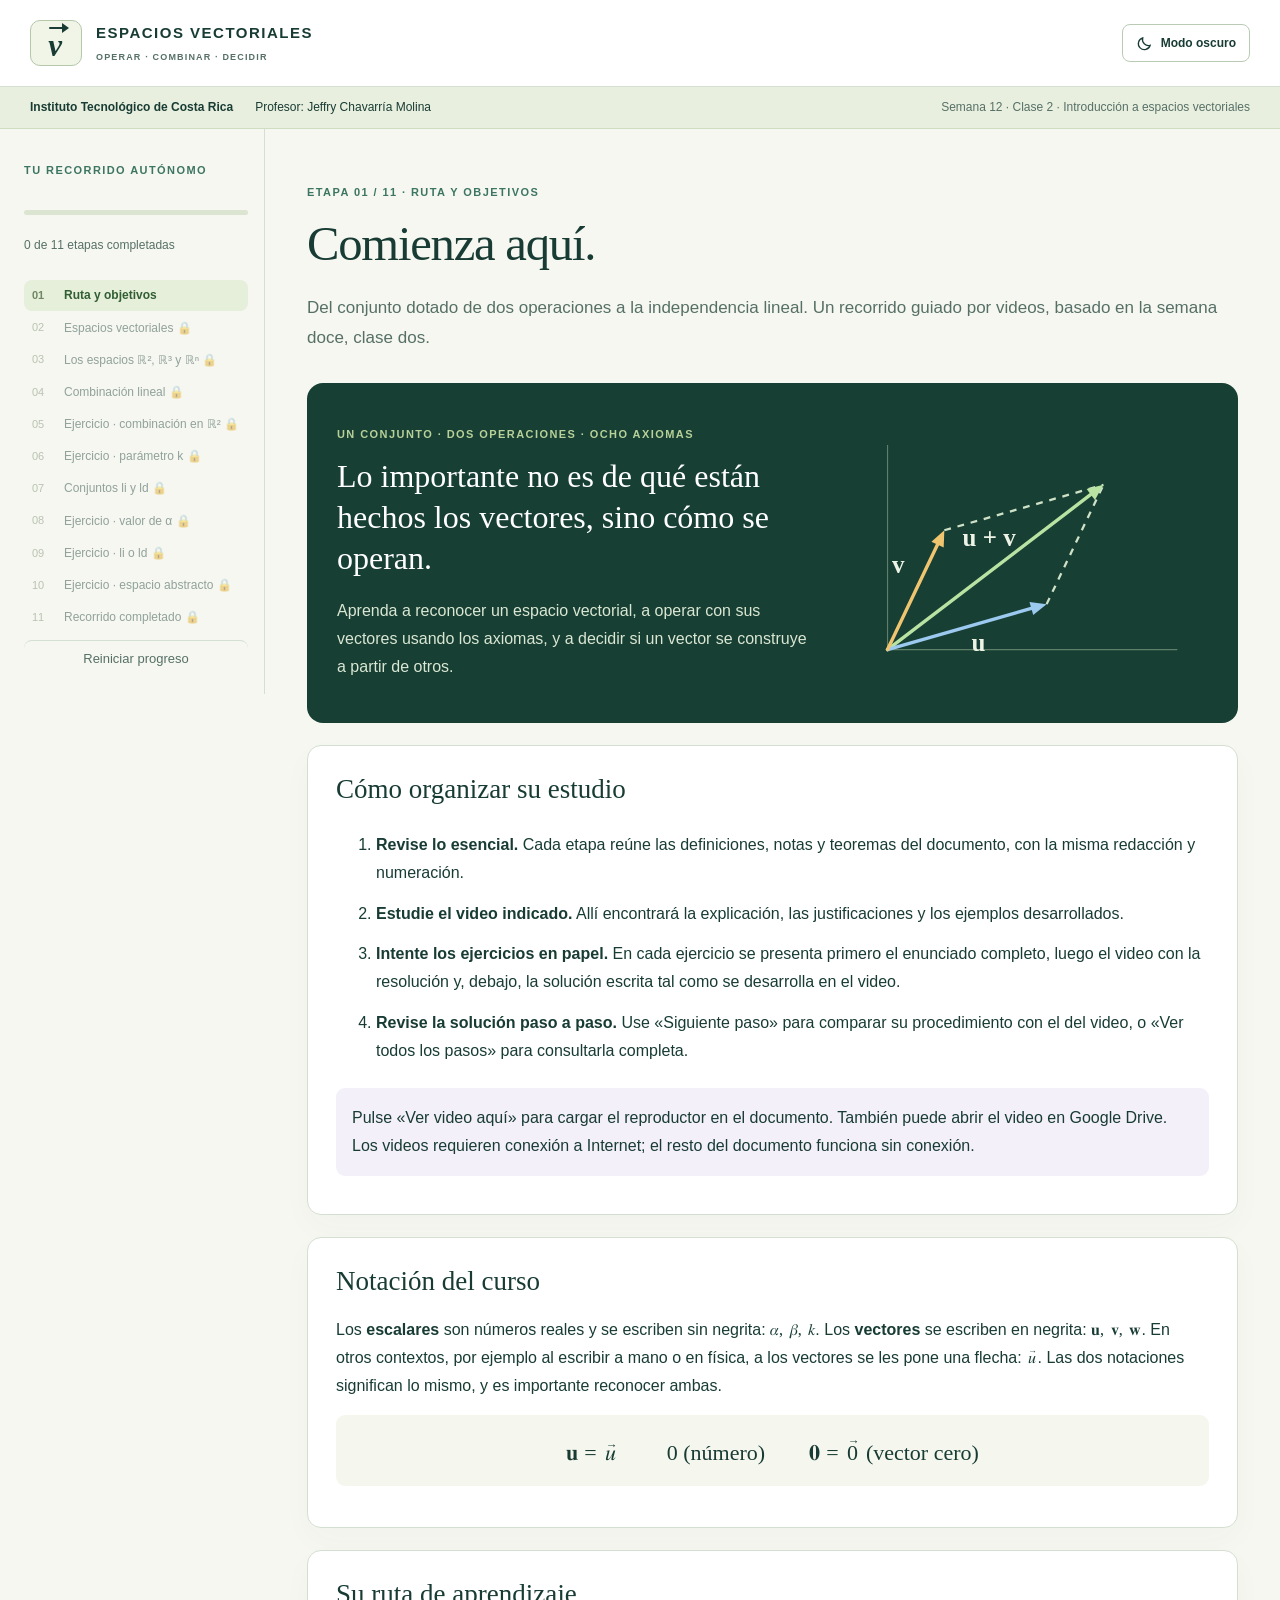
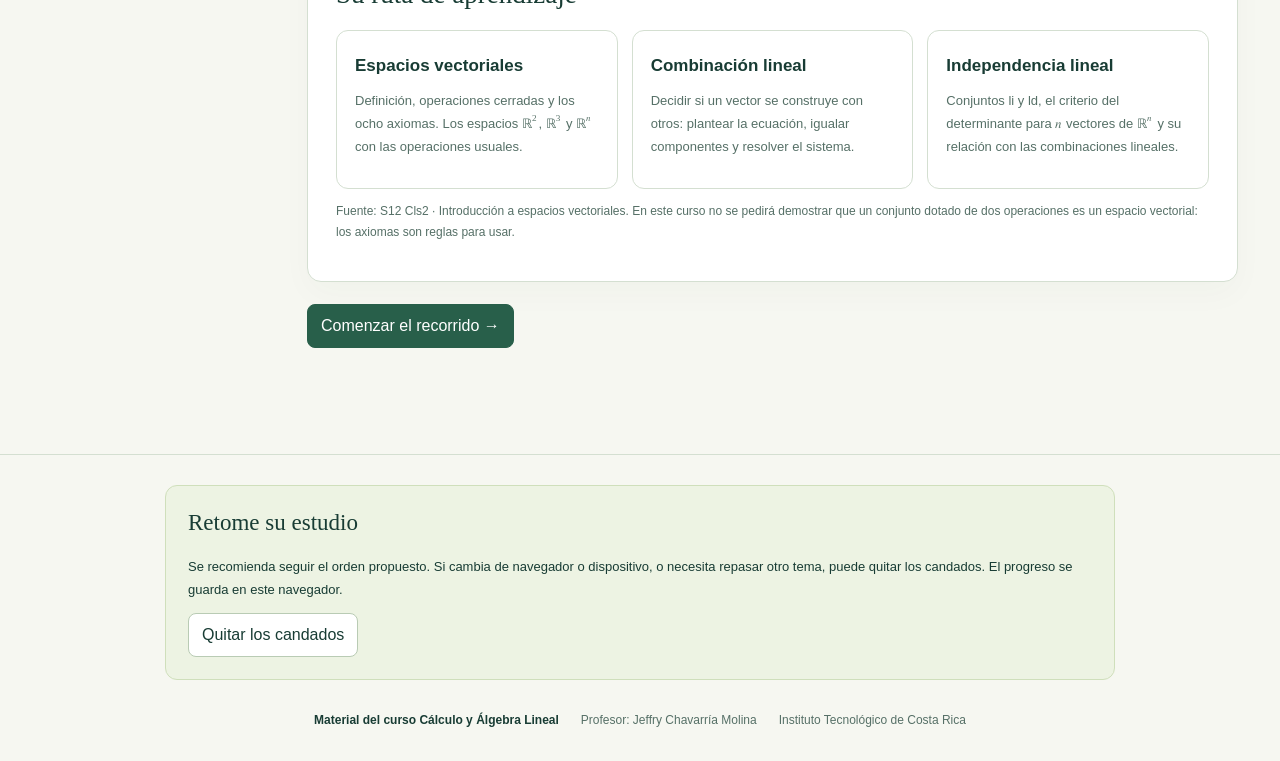
==== CAL/EspaciosVectoriales/index.html @ 29727b68 "Publicar guia de Espacios Vectoriales" ====
<!doctype html><html lang="es"><head><meta charset="utf-8"><meta name="viewport" content="width=device-width,initial-scale=1"><meta name="author" content="Jeffry Chavarría Molina"><meta name="description" content="Guía autónoma de espacios vectoriales: definición y axiomas, ℝ² y ℝⁿ, combinación lineal e independencia lineal. Semana 12, clase 2. Instituto Tecnológico de Costa Rica."><title>Espacios vectoriales · Cálculo y Álgebra Lineal</title><script>try{const t=localStorage.getItem('cal-espacios-vectoriales-tema-v1');document.documentElement.dataset.theme=t==='light'||t==='dark'?t:matchMedia('(prefers-color-scheme: dark)').matches?'dark':'light';}catch{document.documentElement.dataset.theme='light';}</script><style>:root{--ink:#183c34;--muted:#567067;--paper:#f6f7f1;--card:#fff;--line:#d4dfd1;--green:#387855;--blue:#3474ae;--amber:#b77d14;--violet:#674399;--shadow:0 12px 32px #24402d07;color-scheme:light;font-family:"Segoe UI",Arial,sans-serif;font-size:16px}*{box-sizing:border-box}body{margin:0;background:var(--paper);color:var(--ink);line-height:1.75}button,input,select{font:inherit}button,select,input{border:1px solid #b9cbb4;border-radius:8px;background:#fff;color:var(--ink);padding:9px 13px}button{cursor:pointer;line-height:1.5}button:hover{background:#edf4e6;border-color:#85a679}button:disabled{cursor:default;opacity:.45}button:focus-visible,a:focus-visible,select:focus-visible,input:focus-visible,[tabindex]:focus-visible{outline:3px solid #bb8c27;outline-offset:3px}a{color:var(--green)}.primary{background:#285f4a;color:white;border-color:#285f4a}.primary:hover{background:#397a60}.text-button{border:0;background:transparent;color:var(--muted);font-size:13px}.skip{position:absolute;top:-100px;left:20px;z-index:99;background:white;padding:10px}.skip:focus{top:10px}header{display:flex;align-items:center;justify-content:space-between;gap:20px;padding:20px 30px;background:#fff;border-bottom:1px solid var(--line)}.brand{display:flex;align-items:center;gap:14px;text-decoration:none;color:var(--ink);font-weight:750;font-size:15px;letter-spacing:.1em}.brand small{display:block;font-size:9px;letter-spacing:.13em;color:var(--muted);margin-top:4px}.brand-mark{font:italic 31px Georgia,serif;border:1px solid #b5c8a9;border-radius:10px;padding:2px 12px;background:#f0f5e7}.audio-controls{display:flex;gap:8px;align-items:center;flex-wrap:wrap;font-size:12px}.audio-controls select{max-width:220px;padding:7px}.audio-controls button{font-size:12px}.identity{display:flex;gap:22px;align-items:center;flex-wrap:wrap;padding:10px 30px;font-size:12px;background:#e9efdf;border-bottom:1px solid #d0ddc1}.identity #audio-status{font-size:11px;margin-left:auto;color:#604281}.layout{display:grid;grid-template-columns:265px minmax(0,1fr);max-width:1700px;margin:auto}aside{padding:28px 16px 28px 24px;border-right:1px solid var(--line)}.eyebrow{font-size:11px;font-weight:700;letter-spacing:.13em;text-transform:uppercase;color:#3d7563}.small{font-size:12px;color:var(--muted)}.progress-track{height:5px;border-radius:9px;overflow:hidden;background:#dce5d2;margin:18px 0 8px}#progress{height:100%;background:#709347;transition:width .4s}#navigation{display:grid;gap:4px;margin-top:20px}#navigation button{display:flex;gap:10px;text-align:left;border:0;background:transparent;font-size:12px;padding:10px 8px;align-items:center}#navigation button.active{background:#e6efda;font-weight:700;color:#315e32}#navigation .num{min-width:22px;font-size:11px;color:#718665}main{min-width:0;max-width:1260px;width:100%;padding:42px 42px 70px;outline:none}h1{font:clamp(32px,3.8vw,54px)/1.15 Georgia,serif;margin:15px 0 20px;letter-spacing:-.025em}h2{font:27px/1.28 Georgia,serif;margin:0 0 18px}h3{font-size:17px;line-height:1.5;margin:20px 0 12px}p{margin:12px 0}.lead{font-size:17px;color:var(--muted);margin-bottom:30px}.card{padding:26px 28px;border:1px solid var(--line);border-radius:14px;background:var(--card);margin:22px 0;box-shadow:var(--shadow);min-width:0}.card.theory{background:#eef3e5;border-color:#cadbb6}.card.warning{background:#fff7e7;border-color:#e7d3a0}.source{font-size:11px;text-transform:uppercase;letter-spacing:.06em;color:#4e735b;background:#eaf0e1;padding:5px 10px;border-radius:20px;display:inline-block;margin-bottom:14px}.hero{background:#173f34;color:#fff;padding:30px;border-radius:16px;display:grid;grid-template-columns:minmax(0,1.3fr) minmax(200px,1fr);gap:25px;align-items:center}.hero h2{color:#fff;font-size:32px}.hero p{color:#dae7d3}.hero .eyebrow{color:#b8d198}.hero svg{width:100%;max-height:250px}.goals{display:grid;grid-template-columns:repeat(3,minmax(0,1fr));gap:14px}.goal{border:1px solid var(--line);border-radius:12px;padding:18px;background:#fff}.goal h3{margin:4px 0}.goal p{font-size:13px;color:var(--muted)}.audio-box{display:flex;align-items:center;justify-content:space-between;flex-wrap:wrap;gap:12px;background:#eee7fa;border-radius:9px;padding:13px 15px;font-size:12px;margin:20px 0}.audio-button{display:inline-flex;align-items:center;gap:9px;background:#f1ebfb;border:1px solid #b89dd7;color:#57398a;font-size:12px;font-weight:600;padding:9px 12px}.audio-button svg{width:20px;height:20px;flex-shrink:0}.audio-button:hover{background:#e7dcf8;border-color:#936dbc}.read-button{display:inline-flex;gap:4px;font-size:10px;padding:2px 5px;margin-left:7px;border:0;color:#657c70;background:transparent}.audio-button.playing{background:#ddcff3}.formula{background:#f5f7ef;border-radius:9px;padding:17px 20px;margin:15px 0;max-width:100%;overflow-x:auto;font-size:22px}.formula math{font-size:22px}.inline-math{display:inline;white-space:nowrap}.inline-math math{font-size:1.08em}.equation{display:flex;align-items:center;justify-content:center;flex-wrap:wrap;gap:16px;margin:18px 0;max-width:100%}.equation-nowrap{flex-wrap:nowrap;min-width:max-content;justify-content:flex-start}.math-scroll{max-width:100%;overflow-x:auto;padding:6px}.matrix{position:relative;display:inline-grid;grid-template-columns:repeat(var(--cols),auto);gap:5px;padding:12px 17px;margin:7px 3px;font-family:"Cambria Math",Cambria,serif;font-size:23px;flex-shrink:0;vertical-align:middle;border:0}.matrix:before,.matrix:after{content:"";position:absolute;top:3px;bottom:3px;width:9px;border:2px solid #3a6552}.matrix:before{left:0;border-right:0;border-radius:5px 0 0 5px}.matrix:after{right:0;border-left:0;border-radius:0 5px 5px 0}.matrix.determinant:before,.matrix.determinant:after{width:0;border-top:0;border-bottom:0;border-radius:0}.matrix .cell{display:flex;align-items:center;justify-content:center;min-width:51px;min-height:48px;padding:6px 9px;border:1px solid transparent;background:#f0f3ec;border-radius:5px;transition:background .22s,opacity .3s,box-shadow .2s;position:relative}.matrix .cell math{font-size:23px}.matrix.small-matrix .cell{min-width:43px;min-height:39px}.matrix.small-matrix,.matrix.small-matrix .cell math{font-size:20px}.cell[tabindex]{cursor:pointer}.cell.source-a,.green-highlight{background:#dfedca!important;box-shadow:inset 0 0 0 2px #659543}.cell.source-b,.blue-highlight{background:#dfebfb!important;box-shadow:inset 0 0 0 2px #4f83b7}.cell.target,.amber-highlight{background:#fff0c8!important;box-shadow:inset 0 0 0 2px #b98923}.cell.deleted{background:#f5e5e1!important;opacity:.52}.cell.kept{background:#dfebfb}.cell.constant{border-left:2px solid #77936c;margin-left:5px}.cell input{width:82px;max-width:100%;font:18px "Segoe UI",sans-serif;text-align:center;padding:8px;border-color:#afc3a0}.cell.invalid input{background:#fff0e9;border-color:#bd7151}.cell.correct input{background:#e4f0d8;border-color:#73a455}.lab{border:1px solid #cbd9bb;border-radius:12px;background:#fbfcf8;margin:20px 0;padding:20px;min-width:0}.toolbar{display:flex;flex-wrap:wrap;align-items:center;gap:12px;padding:14px;background:#ecf2e2;border-radius:10px;margin:18px 0}.toolbar label{display:flex;gap:8px;align-items:center;font-size:13px;font-weight:600}.toolbar select{max-width:260px;font-size:13px}.toolbar input{width:90px}.mode-control{padding:9px;background:#fff0ca;border:1px solid #cba34b;border-radius:9px}.mode-control select{border:2px solid #ba8b24;font-weight:700}.actions{display:flex;gap:10px;align-items:center;flex-wrap:wrap;margin:16px 0}.legend{display:flex;flex-wrap:wrap;gap:20px;font-size:11px;color:var(--muted);margin:14px 0}.legend span:before{content:"";width:10px;height:10px;border-radius:2px;display:inline-block;margin-right:6px;background:var(--green)}.legend .blue:before{background:var(--blue)}.legend .amber:before{background:var(--amber)}.legend .red:before{background:#c07c6d}.calculation{padding:20px;text-align:center;background:#eef3e4;border:1px dashed #abc58c;border-radius:10px;margin:18px 0;min-height:100px}.calculation math{font-size:22px}.scene{position:relative;padding:30px 12px 62px;min-width:max-content}.scene svg.connectors{position:absolute;inset:0;width:100%;height:100%;pointer-events:none;overflow:visible}.flow-scroll{overflow-x:auto;max-width:100%}.matrix-block{display:flex;flex-direction:column;align-items:center;flex-shrink:0}.matrix-name{font-size:13px;font-weight:600;color:#4b6c59;min-height:25px}.operation-arrow{display:inline-flex;flex-shrink:0;align-items:center;font-size:21px;color:#356b55}.operation-arrow math{font-size:20px}.system{max-width:100%;overflow-x:auto;padding:14px;font-size:23px}.system math{font-size:23px}.step-list{border-left:2px solid #dce6d3;padding-left:22px;margin:25px 0;display:grid;gap:20px}.paper-step{border:1px solid #d5dfce;border-radius:10px;padding:18px;background:#fff;position:relative;min-width:0}.paper-step:before{content:"";position:absolute;left:-28px;top:25px;width:10px;height:10px;border-radius:50%;background:#779457;border:2px solid #f6f7f1}.step-caption{display:flex;align-items:center;gap:14px;flex-wrap:wrap;justify-content:space-between}.step-caption h3{margin:0}.paper-step .step-formula{font-size:23px;overflow:auto;max-width:100%;padding:14px 0}.step-formula math{font-size:23px}.paper-step p{font-size:14px;color:#466455}.paper-step.active{border-color:#8ba968;background:#f8fbf2}.hidden{display:none!important}.columns{display:grid;grid-template-columns:repeat(2,minmax(0,1fr));gap:20px}.columns>*{min-width:0}.feedback{background:#fff0e7;border:1px solid #dfb090;border-radius:10px;padding:17px;margin:14px 0}.feedback.success{background:#eaf4de;border-color:#a2c385}.feedback h3{margin:0 0 10px}.practice-prompt{border:1px solid #cbd7bc;border-radius:10px;padding:20px;margin:18px 0}.practice-fields{display:flex;flex-wrap:wrap;gap:16px;align-items:center;margin:18px 0}.practice-fields label{display:flex;gap:10px;align-items:center}.practice-fields input{max-width:125px}.choice{display:flex;align-items:flex-start;gap:10px;padding:12px;border:1px solid #d2ddc8;border-radius:8px;margin:9px 0;cursor:pointer}.choice input{margin-top:7px;flex-shrink:0}.quiz-question{border-top:1px solid var(--line);padding-top:20px;margin-top:20px}.property-list{display:grid;gap:12px}.property{border:1px solid var(--line);border-radius:11px;background:#fcfdf9;padding:19px}.property h3{margin:0;font-size:16px}.property .formula{font-size:20px}.property .formula math{font-size:20px}.property details,.property-panel{margin-top:14px;background:#f1f5e9;border-radius:9px;padding:15px}summary{cursor:pointer;font-weight:600;font-size:13px}.property table{border-collapse:collapse;width:100%;font-size:13px}.property td,.property th{padding:10px;border-bottom:1px solid #d5dfcf;text-align:left}.sign-board .cell{min-width:48px}.term-list{display:flex;gap:8px;flex-wrap:wrap}.term-list button{font-size:12px}.term-list button.active{background:#e4efcc;border-color:#86a856}.cofactor-map{display:grid;gap:15px}.factor-ledger{padding:15px;background:#fff6df;border:1px solid #e2c686;border-radius:9px}.coverage-list{columns:2;font-size:13px}.coverage-list li{margin-bottom:8px;break-inside:avoid}.parameter-case{padding:20px;border-left:4px solid #7b9a54;background:#f4f7eb;margin:16px 0}.area-svg{background:#edf3e8;border:1px solid var(--line);border-radius:10px;width:100%;max-width:460px;height:auto}footer{max-width:1660px;margin:20px auto 0;padding:30px;border-top:1px solid var(--line)}.access-note{max-width:950px;margin:0 auto 30px;background:#edf3e3;border:1px solid #cfdfbb;padding:22px;border-radius:12px}.access-note h2{font-size:23px}.access-note p{font-size:13px}.footer-ribbon{display:flex;justify-content:center;gap:22px;flex-wrap:wrap;font-size:12px;color:var(--muted)}.footer-ribbon strong{color:var(--ink)}.finish{font-size:70px;color:#5b8b36;text-align:center}.pulse{animation:pulse .6s ease}.fade-in{animation:arrive .5s ease}.term-flight{animation:arrive .45s ease}@keyframes arrive{from{opacity:.15;transform:translateY(9px)}to{opacity:1;transform:none}}@keyframes pulse{50%{box-shadow:inset 0 0 0 3px #b98923;background:#ffe9ad}}@media(min-width:1100px){aside{align-self:start;position:sticky;top:0;max-height:100vh;overflow-y:auto}}@media(max-width:1100px){header{align-items:flex-start;flex-direction:column}.layout{grid-template-columns:210px minmax(0,1fr)}main{padding:28px 22px}.brand{font-size:14px}.audio-controls{font-size:11px}.matrix .cell{min-width:44px}}@media(max-width:760px){.layout{display:block}aside{border-right:0;border-bottom:1px solid var(--line);padding:15px 20px}#navigation{display:flex;overflow-x:auto;margin-top:10px;padding-bottom:8px}#navigation button{min-width:135px;max-width:175px;flex-shrink:0}.progress-track{margin-top:9px}aside .eyebrow{margin:0}#reset-progress{display:none}header{padding:18px 20px}.identity{padding:10px 20px;gap:8px 18px}.identity #audio-status{margin-left:0;width:100%}main{padding:25px 18px 40px}.hero,.columns{grid-template-columns:1fr}.hero{padding:24px}.hero svg{max-height:180px}.goals{grid-template-columns:1fr}.card{padding:22px 18px;margin:18px 0}h1{font-size:35px}h2{font-size:25px}.matrix{font-size:21px;padding:10px 13px;gap:4px}.matrix .cell{min-width:43px;min-height:43px;padding:5px 7px}.matrix .cell math{font-size:21px}.formula{padding:14px;font-size:20px}.formula math{font-size:20px}.coverage-list{columns:1}.lab{padding:15px}.scene{padding:22px 8px 65px}.paper-step{padding:15px}.step-list{padding-left:16px}.paper-step:before{left:-22px}.audio-controls #voice{max-width:190px}footer{padding:22px 18px}.cell input{width:65px}.step-formula math{font-size:21px}}
@media(prefers-reduced-motion:reduce){*,*:before,*:after{animation:none!important;transition:none!important;scroll-behavior:auto!important}}
.property-list{grid-template-columns:minmax(0,1fr)}.property{min-width:0}.toolbar label{flex-wrap:wrap;max-width:100%}.toolbar select{max-width:100%}main:focus-visible{outline:none}.quiz-question{border:0;border-top:1px solid var(--line);min-width:0;padding:20px 0}.quiz-question legend{max-width:100%;padding:0 8px 0 0;font-weight:600}.quiz-question legend .matrix{vertical-align:middle}
.video-slot{display:flex;align-items:center;gap:1.4rem;padding:1.5rem;margin:1.5rem 0 0;border:1.5px dashed #8b79b7;border-radius:14px;background:#f4f0fa;min-width:0}
.video-slot figcaption{min-width:0}.video-slot h3{margin:.4rem 0 .75rem;color:#41335f}.video-slot p{margin:.65rem 0 0}
.video-icon{display:grid;place-items:center;flex:0 0 54px;height:54px;border-radius:50%;background:#e4daf3;color:#654593;font-size:1.3rem}
.video-filename{font-family:inherit;font-size:.95rem;overflow-wrap:anywhere;color:#4e3a70}
.video-reference{padding:1rem 1.25rem;border-left:4px solid #8b79b7;background:#f5f1fa;margin-top:1rem}.video-reference button{max-width:100%;white-space:normal;text-align:left}
.attempt{padding:1rem 1.2rem;background:#f4f5ed;border-left:3px solid #759259}
.optional-lab{background:#fff;border:1px solid #d6dfd0;border-radius:12px;margin:1.3rem 0;min-width:0}.optional-lab>summary{padding:1.2rem;cursor:pointer;font-weight:600;color:#345a45;line-height:1.6}.optional-lab>.card{margin:0;border:0;border-top:1px solid #e0e6da;border-radius:0 0 12px 12px}
.study-route li{padding:.4rem 0}.notice{padding:1rem;background:#f4f0fa;border-radius:9px}.det-operation{display:inline-flex;flex-direction:column;align-items:center;gap:.3rem}
@media(max-width:600px){.video-slot{padding:1.1rem;gap:.8rem;align-items:flex-start}.video-icon{flex-basis:34px;height:34px;font-size:.9rem}.video-slot .eyebrow{font-size:.65rem}.optional-lab>summary{padding:1rem}.video-reference{padding:.9rem}}
.theme-toggle{display:inline-flex;align-items:center;gap:8px;font-weight:600;white-space:nowrap}.theme-toggle svg{width:17px;height:17px}.theme-toggle .sun-icon{display:none}[data-theme="dark"] .theme-toggle .sun-icon{display:block}[data-theme="dark"] .theme-toggle .moon-icon{display:none}
:root[data-theme="dark"]{color-scheme:dark;--ink:#e4efe8;--muted:#b2c8bc;--paper:#111d19;--card:#1a2b24;--line:#41574b;--green:#a2dcb6;--blue:#92bfee;--amber:#ebbf65;--violet:#cfb8f3;--shadow:0 12px 32px #0002}
[data-theme="dark"] header{background:#15231d}[data-theme="dark"] button,[data-theme="dark"] input,[data-theme="dark"] select{background:#23392e;border-color:#607765;color:var(--ink)}
[data-theme="dark"] button:hover{background:#304b3b;border-color:#9cbb94}[data-theme="dark"] .primary{background:#abd4ad;color:#14251b;border-color:#abd4ad}[data-theme="dark"] .primary:hover{background:#c2e5bf}
[data-theme="dark"] .brand-mark{background:#20362a;border-color:#607b58}[data-theme="dark"] .identity{background:#203328;border-color:var(--line)}[data-theme="dark"] .identity #audio-status{color:#d1bdf1}[data-theme="dark"] .eyebrow{color:#afd4bc}
[data-theme="dark"] #navigation button{background:transparent}[data-theme="dark"] #navigation button.active{background:#2b4532;color:#d0ebc3}[data-theme="dark"] #navigation .num{color:#aec6a0}[data-theme="dark"] .progress-track{background:#354736}[data-theme="dark"] #progress{background:#9aba73}
[data-theme="dark"] .card.theory,[data-theme="dark"] .access-note{background:#22362a;border-color:#536c42}[data-theme="dark"] .card.warning{background:#3b3020;border-color:#917140}[data-theme="dark"] .source{background:#2d4431;color:#c5dfb7}[data-theme="dark"] .goal{background:#1c3026}
[data-theme="dark"] .formula{background:#14261d}[data-theme="dark"] .matrix:before,[data-theme="dark"] .matrix:after{border-color:#adc9b6}[data-theme="dark"] .matrix .cell{background:#263c30}[data-theme="dark"] .matrix-name,[data-theme="dark"] .operation-arrow{color:#c3dfca}
[data-theme="dark"] .cell.source-a,[data-theme="dark"] .green-highlight{background:#3b5426!important;box-shadow:inset 0 0 0 2px #a2c779}[data-theme="dark"] .cell.source-b,[data-theme="dark"] .blue-highlight{background:#25425c!important;box-shadow:inset 0 0 0 2px #91bce5}
[data-theme="dark"] .cell.target,[data-theme="dark"] .amber-highlight{background:#574319!important;box-shadow:inset 0 0 0 2px #e6ba58}[data-theme="dark"] .cell.deleted{background:#52312d!important;opacity:.7}[data-theme="dark"] .cell.kept{background:#25425c}[data-theme="dark"] .cell.constant{border-color:#aac398}
[data-theme="dark"] .cell.invalid input{background:#4b2c23;border-color:#e0a17e}[data-theme="dark"] .cell.correct input{background:#304a2a;border-color:#9bbf7f}
[data-theme="dark"] .lab{background:#1b3023;border-color:var(--line)}[data-theme="dark"] .toolbar{background:#24392a}[data-theme="dark"] .mode-control{background:#473b1f;border-color:#caa955}[data-theme="dark"] .mode-control select{border-color:#d4af54}
[data-theme="dark"] .calculation{background:#213625;border-color:#839d67}[data-theme="dark"] .step-list{border-color:#506747}[data-theme="dark"] .paper-step{background:#1c3026;border-color:var(--line)}[data-theme="dark"] .paper-step:before{background:#a5c17f;border-color:var(--paper)}[data-theme="dark"] .paper-step p{color:#c2d5c6}[data-theme="dark"] .paper-step.active{background:#2a3e2a;border-color:#9bb37b}
[data-theme="dark"] .feedback{background:#422f24;border-color:#bd8c62}[data-theme="dark"] .feedback.success{background:#2b4125;border-color:#8ba96d}[data-theme="dark"] .practice-prompt,[data-theme="dark"] .choice{border-color:#5d7356}
[data-theme="dark"] .property{background:#1c3025}[data-theme="dark"] .property details,[data-theme="dark"] .property-panel{background:#293f2b}[data-theme="dark"] .property td,[data-theme="dark"] .property th{border-color:var(--line)}[data-theme="dark"] .term-list button.active{background:#40552a;border-color:#aec781}
[data-theme="dark"] .factor-ledger{background:#3c331f;border-color:#a18950}[data-theme="dark"] .parameter-case{background:#293b26;border-color:#9db37a}[data-theme="dark"] .area-svg{background:#213328}[data-theme="dark"] .area-svg text{fill:#e4efe8}[data-theme="dark"] .area-svg polygon{fill:#3d552f;stroke:#adc792}[data-theme="dark"] .area-svg polygon[fill="#ead8b6"]{fill:#63502b}[data-theme="dark"] .area-svg g[stroke]{stroke:#4a6351}
[data-theme="dark"] .audio-box{background:#342b47}[data-theme="dark"] .audio-button{background:#3c3053;border-color:#a38ac6;color:#e0cef8}[data-theme="dark"] .audio-button:hover,[data-theme="dark"] .audio-button.playing{background:#514168}[data-theme="dark"] .read-button{background:transparent;color:#b6cabd;border:0}[data-theme="dark"] .text-button{background:transparent;color:var(--muted);border:0}
[data-theme="dark"] .video-slot{background:#30283f;border-color:#a38dc1}[data-theme="dark"] .video-slot h3,[data-theme="dark"] .video-filename{color:#e2d3fa}[data-theme="dark"] .video-icon{background:#504164;color:#e1cef9}[data-theme="dark"] .video-reference,[data-theme="dark"] .notice{background:#30283f}[data-theme="dark"] .attempt{background:#283b28;border-color:#a4bb83}[data-theme="dark"] .optional-lab{background:var(--card);border-color:var(--line)}[data-theme="dark"] .optional-lab>summary{color:#c4dfc9}[data-theme="dark"] .optional-lab>.card{border-color:var(--line)}[data-theme="dark"] .skip{background:#23392e}[data-theme="dark"] .finish{color:#b1d987}
@media(prefers-reduced-motion:no-preference){body,header,.card,button,input,select,.identity,.formula,.video-slot{transition:background-color .18s,color .18s,border-color .18s}}
main[tabindex]:focus-visible{outline:none}[data-theme="dark"] input::placeholder{color:#b2c8bc;opacity:1}

/* Una sola escala para cada expresión; los índices conservan su tamaño semántico. */
:root{--math-size:22px}
math{font-family:"Cambria Math","STIX Two Math",math;font-style:normal;font-weight:400}
.equation,.matrix,.calculation,.step-formula,.system,.formula{font-size:var(--math-size)}
.equation math,.matrix .cell math,.calculation math,.paper-step .step-formula math,.system math,.formula math,.property .formula math{font-size:1em}
.matrix .cell,.matrix.small-matrix .cell{font-size:inherit}
.matrix .cell input{font-family:"Cambria Math",math;font-size:1em}
.matrix.small-matrix,.matrix-name math,.operation-arrow math{font-size:1em}
.matrix-name{font-size:13px;font-weight:600}.matrix-name math{font-size:var(--math-size)}
.paper-step .step-formula,.property .formula{font-size:var(--math-size)}
.inline-math math{font-size:1em}
.equation .operation-arrow,.det-operation{font-size:inherit}
.equation .matrix{font-size:inherit}
.matrix .deletion-lines{position:absolute;inset:0;width:100%;height:100%;overflow:visible;pointer-events:none;z-index:4}
.deletion-lines line{stroke:#a34d43;stroke-width:2.5;stroke-linecap:round;vector-effect:non-scaling-stroke}
[data-theme="dark"] .deletion-lines line{stroke:#f4b2a0}
@media(max-width:760px){:root{--math-size:20px}}
.visual-explanation{display:flex;gap:20px;align-items:center;justify-content:space-between;padding:20px;background:#f0eafa;border:1px solid #b8a2d2;border-left:5px solid #7953a8;border-radius:12px;margin:20px 0}.visual-explanation p{margin:4px 0 0;max-width:640px}.visual-explanation .eyebrow{color:#65438b}.audio-button{font-size:14px;padding:12px 16px;border-width:1.5px;box-shadow:0 3px 9px #58358016}.audio-button svg{width:24px;height:24px}.visual-explanation .audio-button{flex-shrink:0;background:#684398;color:white;border-color:#684398;font-weight:700}.visual-explanation .audio-button:hover{background:#513177}.visual-explanation .audio-button.playing{background:#473060}
.group-flow-arrow{display:flex;flex-direction:column;align-items:center;gap:7px;min-width:104px;flex-shrink:0;color:#3474ae;text-align:center;font-size:13px;line-height:1.5}.group-flow-arrow svg{width:90px;height:30px;overflow:visible}.group-flow-arrow path{stroke:currentColor;stroke-width:3;stroke-linecap:round;stroke-linejoin:round;fill:none}.group-flow-arrow.active{color:#245d9b;filter:drop-shadow(0 0 5px #75b6ec88)}
.retained-selection .cell.kept{background:#dceafa;box-shadow:inset 0 0 0 1px #8cb0d2}.submatrix-block{background:#eaf2fb;border-radius:10px}.submatrix-block .cell{background:#dceafa;border-color:#8cb0d2}.submatrix-block:before,.submatrix-block:after{border-color:#3474ae}.block-caption{font-size:12px;line-height:1.5;margin-top:6px;max-width:235px;text-align:center;color:#3b6590}
.observation-guide{background:#edf4fb;border:1px solid #a9c4de;border-radius:11px;padding:20px;margin:15px 0}.observation-guide h3{margin-top:0}.block-phases{list-style:none;padding:0;display:flex;gap:10px;flex-wrap:wrap;counter-reset:block}.block-phases li{counter-increment:block;padding:8px 12px;border:1px solid #b7cbe1;border-radius:20px;font-size:12px;background:var(--card)}.block-phases li:before{content:counter(block) '. ';font-weight:700}.block-phases li.active{background:#d2e6f8;border-color:#4d84b4;color:#164c7c;font-weight:700}.block-status{font-size:14px;min-height:2em}
.matrix.submatrix-transfer{position:absolute;margin:0;pointer-events:none;z-index:8;background:transparent;border-radius:10px;overflow:visible}.submatrix-transfer .cell{background:#dceafa!important;border-color:#4d84b4;box-shadow:0 2px 8px #255c8c22}.submatrix-transfer:before,.submatrix-transfer:after{opacity:0}.submatrix-transfer.assembled{background:#eaf2fb}.submatrix-transfer.assembled:before,.submatrix-transfer.assembled:after{opacity:1}.is-transferring .cell.kept{opacity:.2}.submatrix-waiting .cell{color:#6a8299}
[data-theme="dark"] .visual-explanation{background:#352a46;border-color:#a38ac5;border-left-color:#d2b6f6}[data-theme="dark"] .visual-explanation .eyebrow{color:#dec5fc}[data-theme="dark"] .visual-explanation .audio-button{background:#cdb3ef;color:#261938;border-color:#dec5fc}[data-theme="dark"] .visual-explanation .audio-button:hover,[data-theme="dark"] .visual-explanation .audio-button.playing{background:#e0cbfc}[data-theme="dark"] .group-flow-arrow,[data-theme="dark"] .block-caption{color:#a6caed}[data-theme="dark"] .group-flow-arrow.active{color:#c2def9}[data-theme="dark"] .retained-selection .cell.kept,[data-theme="dark"] .submatrix-block .cell{background:#25435e;box-shadow:inset 0 0 0 1px #83afd6}[data-theme="dark"] .submatrix-block,[data-theme="dark"] .submatrix-transfer.assembled{background:#1b344b}[data-theme="dark"] .submatrix-block:before,[data-theme="dark"] .submatrix-block:after{border-color:#9cc7ed}[data-theme="dark"] .observation-guide{background:#1d3448;border-color:#638caf}[data-theme="dark"] .block-phases li{border-color:#7193af}[data-theme="dark"] .block-phases li.active{background:#365c7c;color:#f0f7ff}[data-theme="dark"] .submatrix-transfer .cell{background:#25435e!important;border-color:#a6caed}[data-theme="dark"] .submatrix-waiting .cell{color:#b7cde1}
@media(max-width:900px){.visual-explanation{align-items:flex-start;flex-direction:column;gap:12px}.visual-explanation .audio-button{max-width:100%;white-space:normal}}@media(max-width:760px){.visual-explanation,.observation-guide{padding:16px}.group-flow-arrow{min-width:85px}.group-flow-arrow svg{width:75px}}
@media(max-width:760px){#minor-scene{min-width:0;padding-bottom:22px}#minor-scene>.equation{flex-direction:column;gap:18px}#minor-scene .group-flow-arrow{flex-direction:row;gap:12px;min-width:0;min-height:65px}#minor-scene .group-flow-arrow svg{width:60px;height:26px;transform:rotate(90deg);margin:16px 0}}
.minor-interaction{margin:18px 0;border:1px solid var(--line);border-radius:12px;padding:14px;background:var(--card);scroll-margin-top:16px}.minor-interaction>.toolbar{margin:0 0 12px;padding:10px;gap:10px}.minor-interaction .toolbar label{gap:6px}.minor-interaction .toolbar select{padding:7px 9px}.minor-interaction .toolbar button{padding:8px 11px}
.minor-workbench{display:grid;grid-template-columns:minmax(0,1.25fr) minmax(0,1fr);gap:16px;align-items:start}.minor-diagram{min-width:0}.minor-workbench #minor-scene{min-width:0;padding:14px 0 16px}.minor-workbench #minor-scene>.equation{gap:10px;margin:8px 0;flex-wrap:nowrap}.minor-workbench .matrix{padding:10px 12px;gap:4px}.minor-workbench .matrix .cell{min-width:36px;min-height:38px;padding:4px 5px}.minor-workbench .block-caption{font-size:11px;max-width:200px;line-height:1.4}.minor-workbench .group-flow-arrow{min-width:50px;font-size:11px}.minor-workbench .group-flow-arrow svg{width:48px;height:24px}.minor-workbench .matrix-name{font-size:11px}
.minor-workbench #minor-calc{padding:16px 12px;margin:0;min-width:0;min-height:0;text-align:center;border-style:solid;background:#edf4fb;border-color:#b3cbe0}.minor-workbench #minor-calc h3{margin:0 0 8px;font-size:16px}.minor-live-position{font-size:12px;margin:5px 0}.minor-live-matrix>.equation{margin:5px 0;gap:8px}.minor-live-note,.minor-live-hint{font-size:12px;line-height:1.5;margin:10px 0 5px}.minor-live-hint{color:var(--muted)}.minor-live-value{max-width:100%;overflow-x:auto;padding:6px 0}.minor-live-cofactor{border-top:1px solid var(--line);margin-top:12px;padding-top:8px}.minor-live-cofactor .equation{margin:6px 0}.minor-live-cofactor .formula{padding:10px;margin:6px 0}
.minor-complete-procedure{border:1px solid var(--line);border-radius:10px;padding:12px 16px;margin:16px 0}.minor-complete-procedure>summary{color:var(--green)}.minor-complete-procedure #minor-paper:empty{display:none}.minor-exploration>.visual-explanation{padding:14px 16px;gap:14px;margin:14px 0}.minor-exploration>.visual-explanation p{font-size:13px;line-height:1.55}.minor-exploration>p{font-size:13px;line-height:1.6}.minor-exploration .observation-guide{margin-top:15px}
[data-theme="dark"] .minor-workbench #minor-calc{background:#1d3448;border-color:#638caf}
.minor-auxiliary{border-top:1px solid var(--line);padding-top:7px;margin-top:10px}.minor-auxiliary-grid{display:grid;grid-template-columns:repeat(3,minmax(0,1fr));gap:5px;max-width:100%;overflow-x:auto}.minor-auxiliary-item{min-width:0}.minor-workbench .minor-auxiliary .matrix{padding:7px 7px;margin:4px 0;gap:3px}.minor-workbench .minor-auxiliary .matrix .cell{min-width:28px;min-height:29px;padding:3px}.minor-auxiliary-item .equation{gap:4px;margin:2px 0;font-size:var(--math-size)}
.minor-workbench .minor-live-value{display:flex;justify-content:center;align-items:center;gap:0 7px;flex-wrap:wrap}.minor-workbench .minor-auxiliary-item>div{line-height:1.3}
@media(min-width:761px) and (max-width:1100px){.minor-workbench{grid-template-columns:minmax(0,1.2fr) minmax(0,1fr)}.minor-workbench .matrix .cell{min-width:32px;padding:4px 3px}.minor-workbench .group-flow-arrow{min-width:42px}.minor-workbench .group-flow-arrow svg{width:40px}.minor-workbench #minor-scene>.equation{gap:6px}.minor-workbench .matrix{padding:9px 10px}}
@media(max-width:760px){.minor-interaction{padding:10px}.minor-workbench{grid-template-columns:1fr;gap:10px}.minor-workbench #minor-scene>.equation{flex-direction:column;gap:9px}.minor-workbench #minor-scene .group-flow-arrow{min-height:42px;gap:9px}.minor-workbench #minor-scene .group-flow-arrow svg{width:42px;height:20px;margin:8px 0}.minor-workbench .matrix .cell{min-height:34px}.minor-workbench .minor-live-matrix{display:none}.minor-workbench #minor-calc{padding:12px}.minor-workbench #minor-calc h3{font-size:15px}.minor-workbench .minor-live-hint{margin:6px 0}.minor-complete-procedure{padding:12px}.minor-exploration>.visual-explanation{padding:14px}}
@media(min-width:761px) and (max-width:1150px){.minor-workbench{grid-template-columns:1fr;gap:10px}.minor-workbench #minor-scene{padding:4px 0 8px}.minor-workbench #minor-calc{display:grid;grid-template-columns:minmax(210px,.8fr) minmax(0,1.2fr);column-gap:14px;align-items:center}.minor-workbench #minor-calc h3{grid-column:1/-1}.minor-workbench .minor-live-position{grid-column:1;grid-row:2}.minor-workbench .minor-live-matrix{grid-column:1;grid-row:3/7}.minor-workbench #minor-calc>.minor-live-note{grid-column:2;grid-row:2}.minor-workbench .minor-live-value{grid-column:2;grid-row:3}.minor-workbench .minor-auxiliary{grid-column:2;grid-row:4}.minor-workbench .minor-live-cofactor{grid-column:2;grid-row:5}.minor-workbench .minor-live-hint{grid-column:1/-1;grid-row:7}}
@media(max-width:1150px){.minor-workbench .block-caption,.minor-workbench .minor-live-hint{display:none}.minor-workbench .matrix-name{line-height:1.35;min-height:22px}}
@media(max-width:760px){.minor-interaction>.toolbar{display:grid;grid-template-columns:repeat(3,minmax(0,1fr));gap:8px;padding:9px}.minor-interaction .toolbar>label:first-child{grid-column:1/-1;justify-content:space-between}.minor-interaction .toolbar label{font-size:12px;flex-wrap:nowrap;gap:3px;min-width:0}.minor-interaction .toolbar select{font-size:12px;min-width:0;max-width:100%;padding:5px}.minor-interaction .toolbar>label:first-child select{max-width:155px}.minor-interaction .toolbar>button{grid-column:1/-1;font-size:12px;padding:7px}.minor-workbench #minor-scene{padding:2px 0 6px}.minor-workbench #minor-scene>.equation{gap:4px;margin:4px 0}.minor-workbench #minor-scene .matrix{padding-top:7px;padding-bottom:7px;margin-top:3px;margin-bottom:3px;gap:3px}.minor-workbench #minor-scene .matrix .cell{min-height:30px;padding:3px 5px}.minor-workbench #minor-scene .group-flow-arrow{min-height:30px;gap:9px}.minor-workbench #minor-scene .group-flow-arrow svg{width:30px;height:16px;margin:0}.minor-workbench .minor-live-position{display:none}.minor-workbench #minor-calc h3{margin-bottom:5px}.minor-workbench .minor-live-note{font-size:11px;line-height:1.4;margin:5px 0}.minor-workbench .minor-live-value{padding:3px 0}.minor-workbench .minor-auxiliary{padding-top:5px;margin-top:5px}.minor-workbench .minor-auxiliary-item>div{white-space:nowrap}.minor-workbench .minor-auxiliary .matrix{margin-top:2px;margin-bottom:2px}}
.video-slot.video-linked{display:block;border-style:solid;padding:20px}.video-linked figcaption{margin-bottom:15px}.video-linked h3{margin:.35rem 0}.video-linked .video-filename{font-size:12px;color:var(--muted)}.video-screen{aspect-ratio:16/9;background:#132d25;border-radius:10px;overflow:hidden;position:relative;display:grid;place-items:center}.video-screen iframe{position:absolute;inset:0;border:0;width:100%;height:100%;background:#111}.video-launch{display:flex;flex-direction:column;align-items:center;gap:14px;justify-content:center;background:transparent;color:#fff;border:0;border-radius:0;width:100%;height:100%;font-weight:700;font-size:18px}.video-launch:hover{background:#254b3a;color:#fff;border:0}.video-play-symbol{display:grid;place-items:center;width:68px;height:68px;border-radius:50%;background:#e4d5f5;color:#4a2f73;padding-left:4px;font-size:25px}.video-links{display:flex;justify-content:space-between;align-items:center;gap:12px;flex-wrap:wrap;margin-top:13px;font-size:12px}.video-links a{font-weight:600}.video-links>span{color:var(--muted)}
[data-theme="dark"] .video-screen{background:#101b17}[data-theme="dark"] .video-launch{background:transparent;color:#edf7ef;border:0}[data-theme="dark"] .video-launch:hover{background:#273b2e}[data-theme="dark"] .video-play-symbol{background:#d0b5f0;color:#291a3d}
@media(max-width:600px){.video-slot.video-linked{padding:14px}.video-launch{font-size:15px;gap:10px}.video-play-symbol{width:50px;height:50px;font-size:20px}.video-links{font-size:11px;gap:6px}}
.guided-progress{display:flex;align-items:center;justify-content:space-between;gap:12px;flex-wrap:wrap;border:1px solid #a7c091;background:#edf5e5;border-radius:10px;padding:12px 16px;margin:18px 0;font-size:13px}.guided-progress>span{font-weight:700}.guided-progress-dots{display:flex;gap:7px}.guided-progress-dots i{display:block;width:20px;height:8px;border:1px solid #839e6c;border-radius:8px}.guided-progress-dots i.done{background:#5e8d3d}.guided-question{border-width:2px;border-color:#a7be97;background:var(--card)}.guided-question-title{font-size:19px;margin:0 0 12px}.guided-request{font-size:17px;line-height:1.7}.guided-question-board{display:grid;grid-template-columns:minmax(0,1fr) minmax(0,1fr);gap:24px;align-items:center;margin:20px 0}.guided-answer-panel{padding:20px;border:1px solid #b4c9db;border-radius:12px;background:#eef5fb;min-width:0}.guided-answer-panel p{font-size:13px}.guided-answer-label{display:flex;align-items:center;gap:12px;flex-wrap:wrap;font-size:var(--math-size)}.guided-answer-label math{font-size:1em}.guided-answer-label input{font-family:"Cambria Math",math;font-size:22px;width:150px;max-width:100%;padding:11px 12px;border:2px solid #7297b9}.guided-answer-label input[aria-invalid="true"]{border-color:#bf7352;background:#fff0e8}.guided-answer-label input:read-only{background:#e7f2de;border-color:#779e58}.guided-question-hint{border-left:3px solid #83a366;padding:10px 14px;background:#f1f6eb;font-size:13px;line-height:1.7}.guided-actions{gap:14px}.guided-actions button{font-weight:600;min-height:44px}.guided-confirmation .matrix .cell{min-width:40px}.guided-confirmation .equation{gap:10px}.guided-instructions .audio-button{max-width:320px}.visible-exploration{scroll-margin-top:15px}
[data-theme="dark"] .guided-progress{background:#293e28;border-color:#86a06b}[data-theme="dark"] .guided-progress-dots i.done{background:#a9cc83}[data-theme="dark"] .guided-question{border-color:#85a269}[data-theme="dark"] .guided-answer-panel{background:#20394e;border-color:#6f97ba}[data-theme="dark"] .guided-question-hint{background:#283b25;border-color:#a3bb82}[data-theme="dark"] .guided-answer-label input[aria-invalid="true"]{background:#4a2e26;border-color:#e3a282}[data-theme="dark"] .guided-answer-label input:read-only{background:#2a442a;border-color:#a3c481}
@media(max-width:760px){.guided-question-board{grid-template-columns:1fr;gap:14px}.guided-answer-panel{padding:16px}.guided-question{padding:16px}.guided-request{font-size:16px}.guided-question .matrix .cell{min-width:40px}.guided-actions{display:grid;grid-template-columns:1fr}.guided-actions button{width:100%}.guided-progress{padding:12px}.guided-confirmation .equation{gap:7px}.guided-instructions .audio-button{max-width:100%;white-space:normal}}
/* Navegación persistente durante el estudio. */
.layout>aside{position:sticky;top:0;align-self:start;z-index:30;background:var(--paper);max-height:100dvh;display:flex;flex-direction:column;overflow:hidden;box-sizing:border-box}
.layout>aside #navigation{min-height:0;overflow-y:auto;overscroll-behavior:contain;flex:1}
.layout>aside>.eyebrow,.layout>aside>.progress-track,.layout>aside>#progress-label,.layout>aside>#reset-progress{flex-shrink:0}
@media(max-width:1024px){
 .layout{display:block}
 .layout>aside{padding:10px 20px 8px;border-right:0;border-bottom:1px solid var(--line);max-height:155px;box-shadow:0 4px 12px #00000012}
 .layout>aside>.eyebrow{display:none}
 .layout>aside>.progress-track{margin:0 0 4px;height:4px}
 .layout>aside>#progress-label{font-size:11px;line-height:1.4;margin:2px 0}
 .layout>aside #navigation{display:flex;flex:0 0 auto;overflow-x:auto;overflow-y:hidden;gap:5px;margin:5px 0 0;padding-bottom:5px;max-height:80px;overscroll-behavior-x:contain}
 .layout>aside #navigation button{min-width:145px;max-width:190px;flex-shrink:0;font-size:12px;line-height:1.4;padding:9px 8px}
 .layout>aside>#reset-progress{display:none}
 html{scroll-padding-top:145px}
 main :is(input,button,select,[tabindex],section,details){scroll-margin-top:145px}
}
@media(max-width:450px){.layout>aside{padding-left:14px;padding-right:14px}.layout>aside #navigation button{min-width:135px;max-width:170px}}
/* Determinantes simbólicos con composición matemática tradicional. */
.generic-operation .generic-determinant{flex-shrink:0}
.generic-operation .generic-determinant mtd{background:transparent;border:0;box-shadow:none;padding:0}
.generic-operation .equation-nowrap{gap:12px;margin:12px 0}
.generic-operation .generic-determinant mtd.generic-ellipsis{padding:.22em .32em}
.generic-operation .generic-determinant mtd.generic-line-a{color:#24642c;font-weight:600}
.generic-operation .generic-determinant mtd.generic-line-b{color:#225c9d;font-weight:600}
[data-theme="dark"] .generic-operation .generic-determinant mtd.generic-line-a{color:#b8e58e}
[data-theme="dark"] .generic-operation .generic-determinant mtd.generic-line-b{color:#a8cfff}
.exercise-statement-box{border:1px solid var(--line);border-left:4px solid #74944e;border-radius:10px;padding:18px 22px;margin:18px 0;background:var(--card)}
.exercise-statement-box>h3{margin:0 0 12px}.exercise-statement-box>p:last-child{margin-bottom:0}
.exercise-statement-box .equation{margin:12px 0}.exercise-statement-box mtd{background:transparent;border:0;padding:0}
[data-theme="dark"] .exercise-statement-box{border-left-color:#aac88c}
@media(max-width:760px){.exercise-statement-box{padding:16px}}
/* El espaciado de tablas matemáticas se define en CSS para MathML Core. */
.exercise-matrix-math mtd,.exercise-statement-box .exercise-matrix-math mtd{padding:.2em .55em;background:transparent;border:0;line-height:normal}
.exercise-matrix-math mtable{border-spacing:0;line-height:normal}
.exercise-matrix-math{vertical-align:middle}


/* ===== Mejoras de index2 ===== */
/* Matrices con paréntesis, como en las notas del curso. */
.matrix:not(.determinant):before,.matrix:not(.determinant):after{width:10px;border-width:2px;border-top-color:transparent;border-bottom-color:transparent}
.matrix:not(.determinant):before{border-radius:100% 0 0 100% / 50% 0 0 50%}
.matrix:not(.determinant):after{border-radius:0 100% 100% 0 / 0 50% 50% 0}
/* Videos: tamaño moderado y centrado. */
.video-slot.video-linked{max-width:760px}
.video-linked .video-filename{display:none}
/* Sistemas alineados por incógnita. */
.system{display:flex;justify-content:flex-start}
/* Menú lateral más compacto: las 19 etapas caben en pantallas de 900 px. */
@media(min-width:1025px){
 .layout>aside{padding-top:20px;padding-bottom:16px}
 .layout>aside #navigation{gap:2px;margin-top:12px}
 .layout>aside #navigation button{padding:7px 8px;line-height:1.35}
 .layout>aside>#reset-progress{margin-top:8px;padding-top:8px;border-top:1px solid var(--line)}
}
/* Encabezado compacto en teléfonos. */
@media(max-width:760px){
 header{flex-direction:row;flex-wrap:wrap;align-items:center;gap:8px 10px;padding:10px 14px}
 .brand{gap:9px;font-size:13px}
 .brand small{display:none}
 .brand-mark{font-size:22px;padding:0 8px}
 .audio-controls{width:100%;flex-wrap:nowrap;gap:6px}
 .audio-controls .control-label{position:absolute;width:1px;height:1px;overflow:hidden;clip:rect(0 0 0 0)}
 .audio-controls #voice{flex:1 1 auto;min-width:0;max-width:none}
 .audio-controls #speed{flex:0 0 auto;width:auto}
 .audio-controls button{padding:7px 9px}
 .theme-toggle span,#stop-audio .button-text{display:none}
 .identity{gap:4px 14px;padding:6px 14px;font-size:11px}
 .identity #audio-status{display:none}
}

/* ===== Espacios vectoriales: agregados sobre la base de Determinantes ===== */
:root{--def:#2f6fa8;--def-bg:#eef4fb;--def-line:#bcd3ea;--nota:#3f8a5c;--nota-bg:#eef7f0;--nota-line:#bfdcc8;--teo:#5c6670;--teo-bg:#f2f3f4;--teo-line:#cfd4d8;--ej:#a06a12;--ej-bg:#fbf5e9;--ej-line:#e5cf9f;--va:#2f6fa8;--vb:#c0821b;--vc:#3c8a55;--vd:#b0503b;--grid:#e3e9df;--axis:#5d7268}
[data-theme="dark"]{--def:#9cc6ef;--def-bg:#18283a;--def-line:#33506d;--nota:#9fd7b1;--nota-bg:#16291f;--nota-line:#35573f;--teo:#c9d0d6;--teo-bg:#20262b;--teo-line:#47515a;--ej:#ecc777;--ej-bg:#2b2416;--ej-line:#655430;--va:#8fc0f0;--vb:#efbf63;--vc:#9ad9a9;--vd:#f0a08d;--grid:#2c3f36;--axis:#9fb5aa}
math{font-family:"Cambria Math","STIX Two Math",math}
math.tml-display{display:block;margin:.2em 0}
.math-row{display:flex;flex-wrap:wrap;justify-content:center;align-items:center;column-gap:2.2em;row-gap:.2em}
.math-row>math.tml-display{margin:.2em 0}
.tml-right{text-align:right}.tml-left{text-align:left}
menclose{position:relative;padding:.5ex 0}
.tml-overline{padding:.1em 0 0;border-top:.065em solid}
.tml-underline{padding:0 0 .1em;border-bottom:.065em solid}
.brand-mark{display:inline-grid;place-items:center;min-width:52px;font-style:normal}
.bm-v{position:relative;font:italic 700 31px Georgia,serif;line-height:1.1;padding-top:6px}
.bm-v::before{content:"";position:absolute;left:1px;right:-3px;top:4px;height:2px;background:currentColor;border-radius:2px}
.bm-v::after{content:"";position:absolute;right:-5px;top:0;border:5px solid transparent;border-left:7px solid currentColor;border-right:0}
.identity-topic{margin-left:auto;color:var(--muted)}
/* cajas del documento */
.doc-box{border:1px solid var(--line);border-left:5px solid var(--teo);border-radius:10px;background:var(--teo-bg);margin:16px 0;overflow:hidden;min-width:0}
.doc-box-title{margin:0;padding:9px 18px;font-weight:700;font-size:15px;letter-spacing:.01em;border-bottom:1px solid var(--line);color:var(--teo)}
.doc-box-body{padding:6px 20px 8px}
.doc-box-body>p,.doc-box-body li{line-height:1.7}
.doc-box-body ul{padding-left:20px}
.doc-box .formula{background:transparent;padding:4px 0;margin:6px 0}
.doc-box.def{border-color:var(--def-line);border-left-color:var(--def);background:var(--def-bg)}
.doc-box.def .doc-box-title{color:var(--def);border-color:var(--def-line)}
.doc-box.nota{border-color:var(--nota-line);border-left-color:var(--nota);background:var(--nota-bg)}
.doc-box.nota .doc-box-title{color:var(--nota);border-color:var(--nota-line)}
.doc-box.teo{border-color:var(--teo-line);border-left-color:var(--teo);background:var(--teo-bg)}
.doc-box.teo .doc-box-title{border-color:var(--teo-line)}
.doc-box.ej{border-color:var(--ej-line);border-left-color:var(--ej);background:var(--ej-bg)}
.doc-box.ej .doc-box-title{color:var(--ej);border-color:var(--ej-line)}
main>.doc-box{margin:22px 0}
/* enunciados y soluciones */
.video-exercise-statement{border:1px solid var(--ej-line);border-left:5px solid var(--ej);background:var(--ej-bg);border-radius:10px;padding:10px 20px;margin-bottom:6px}
.video-exercise-statement .formula{background:transparent;padding:2px 0;margin:4px 0}
.solution-block{margin-top:30px;padding-top:22px;border-top:2px dashed var(--line)}
.solution-block>.small{margin:4px 0 0}
.step-caption h3{font-size:16px}
.step-why{font-size:12px;color:var(--muted);background:var(--paper);border:1px solid var(--line);border-radius:20px;padding:2px 11px;line-height:1.6}
.paper-step>p{margin:8px 0}
.step-formula{font-size:21px;padding:8px 0}
.step-formula math{overflow-x:auto;overflow-y:hidden;max-width:100%}
.formula math{overflow-x:auto;overflow-y:hidden;max-width:100%}
.paper-step.fade-in{animation:ev-fade .35s ease}
@keyframes ev-fade{from{opacity:0;transform:translateY(6px)}to{opacity:1;transform:none}}
@media(prefers-reduced-motion:reduce){.paper-step.fade-in{animation:none}}
.result-box{border:1px solid var(--nota-line);background:var(--nota-bg);border-radius:10px;padding:8px 18px}
.axioms-split{margin-top:26px}
.property .formula{margin:8px 0}
.property p{margin:6px 0 0}
.goals.two{grid-template-columns:repeat(2,minmax(0,1fr))}
.video-card .video-description{margin-top:0}
/* figuras */
.figure-pair{display:grid;grid-template-columns:repeat(2,minmax(0,1fr));gap:18px;margin:10px 0 6px;align-items:start}
.figure-pair.single{grid-template-columns:minmax(0,1fr) minmax(0,1.1fr);align-items:center}
.plane-figure{margin:0;border:1px solid var(--line);border-radius:12px;background:var(--card);padding:10px 10px 6px;min-width:0}
.plane-figure figcaption{font-size:14px;color:var(--muted);padding:6px 6px 2px;line-height:1.55}
.plane{display:block;width:100%;height:auto;max-height:360px}
.pl-grid{stroke:var(--grid);stroke-width:1}
.pl-axis{stroke:var(--axis);stroke-width:1.4}
.pl-axis-head{fill:var(--axis)}
.pl-tick{fill:var(--muted);font:12px "Segoe UI",Arial,sans-serif}
.pl-seg{stroke:var(--muted);stroke-width:1.3;stroke-dasharray:4 4}
.pl-seg.line{stroke:var(--vd);opacity:.55;stroke-dasharray:7 5}
.pl-vec line{stroke-width:3;stroke-linecap:round}
.pl-vec.thick line{stroke-width:4}
.pl-vec text,.pl-point text{font:italic 17px Georgia,serif;paint-order:stroke;stroke:var(--card);stroke-width:4px;stroke-linejoin:round}
.pl-vec .bold,.pl-point .bold{font-weight:700;font-style:normal}
.pl-vec.va line{stroke:var(--va)}.pl-vec.va polygon,.pl-vec.va text{fill:var(--va)}
.pl-vec.vb line{stroke:var(--vb)}.pl-vec.vb polygon,.pl-vec.vb text{fill:var(--vb)}
.pl-vec.vc line{stroke:var(--vc)}.pl-vec.vc polygon,.pl-vec.vc text{fill:var(--vc)}
.pl-vec.vd line{stroke:var(--vd)}.pl-vec.vd polygon,.pl-vec.vd text{fill:var(--vd)}
.pl-vec.ghost{opacity:.5}.pl-vec.ghost line{stroke-dasharray:6 5;stroke-width:2.2}
.pl-point circle{fill:var(--va)}.pl-point text{fill:var(--ink);font-style:normal;font-family:"Segoe UI",Arial,sans-serif;font-size:15px;font-weight:600}
/* cierre */
.summary-grid{display:grid;grid-template-columns:repeat(2,minmax(0,1fr));gap:14px}
.summary-item{border:1px solid var(--line);border-radius:12px;padding:16px 18px;background:var(--card);min-width:0}
.summary-item h3{margin:0 0 6px}
.summary-item p{margin:0}
.video-index{padding-left:22px;margin:0}
.video-index li{padding:5px 0}
.video-index .small{display:block}
[data-theme="dark"] .goal,[data-theme="dark"] .summary-item{background:#1c3026}
@media(max-width:760px){
  .figure-pair,.figure-pair.single,.summary-grid,.goals.two{grid-template-columns:minmax(0,1fr)}
  .doc-box-body{padding:4px 14px 6px}
  .video-exercise-statement{padding:8px 14px}
  .step-formula{font-size:17px}
  .formula{font-size:18px}
}
@media(max-width:450px){
  .step-formula,.formula{font-size:15.5px}
  .paper-step{padding:13px}
  .identity-topic{margin-left:0}
}
</style></head><body><a class="skip" href="#main">Saltar al contenido</a><header><a href="#" id="home" class="brand"><span class="brand-mark" aria-hidden="true"><span class="bm-v">v</span></span><span>ESPACIOS VECTORIALES<small>OPERAR · COMBINAR · DECIDIR</small></span></a><div class="audio-controls"><button type="button" id="theme-toggle" class="theme-toggle" aria-pressed="false" aria-label="Cambiar a modo oscuro"><svg class="moon-icon" viewBox="0 0 24 24" fill="none" stroke="currentColor" stroke-width="1.8" aria-hidden="true"><path d="M20 14.5A8.5 8.5 0 0 1 9.5 4 8.5 8.5 0 1 0 20 14.5Z"/></svg><svg class="sun-icon" viewBox="0 0 24 24" fill="none" stroke="currentColor" stroke-width="1.8" aria-hidden="true"><circle cx="12" cy="12" r="4"/><path d="M12 1v3m0 16v3M1 12h3m16 0h3M4 4l2 2m12 12 2 2M4 20l2-2M18 6l2-2"/></svg><span>Modo oscuro</span></button></div></header><div class="identity"><strong>Instituto Tecnológico de Costa Rica</strong><span>Profesor: Jeffry Chavarría Molina</span><span class="identity-topic">Semana 12 · Clase 2 · Introducción a espacios vectoriales</span></div><div class="layout"><aside><p class="eyebrow">TU RECORRIDO AUTÓNOMO</p><div class="progress-track"><div id="progress"></div></div><p class="small" id="progress-label"></p><nav id="navigation" aria-label="Secciones del documento"></nav><button id="reset-progress" class="text-button">Reiniciar progreso</button></aside><main id="main" tabindex="-1"></main></div><footer><section class="access-note"><h2>Retome su estudio</h2><p>Se recomienda seguir el orden propuesto. Si cambia de navegador o dispositivo, o necesita repasar otro tema, puede quitar los candados. El progreso se guarda en este navegador.</p><button id="unlock-all">Quitar los candados</button><span id="access-status" role="status"></span></section><div class="footer-ribbon"><strong>Material del curso Cálculo y Álgebra Lineal</strong><span>Profesor: Jeffry Chavarría Molina</span><span>Instituto Tecnológico de Costa Rica</span></div></footer><script>const THEME_KEY='cal-espacios-vectoriales-tema-v1';
const themeButton=document.getElementById('theme-toggle');
function setTheme(theme,persist=false){
  document.documentElement.dataset.theme=theme;
  const dark=theme==='dark';
  themeButton.setAttribute('aria-pressed',String(dark));
  themeButton.setAttribute('aria-label',dark?'Cambiar a modo claro':'Cambiar a modo oscuro');
  themeButton.title=dark?'Cambiar a modo claro':'Cambiar a modo oscuro';
  themeButton.querySelector('span').textContent=dark?'Modo claro':'Modo oscuro';
  if(persist){try{localStorage.setItem(THEME_KEY,theme);}catch{}}
}
setTheme(document.documentElement.dataset.theme||'light');
themeButton.addEventListener('click',()=>setTheme(document.documentElement.dataset.theme==='dark'?'light':'dark',true));
const themePreference=matchMedia('(prefers-color-scheme: dark)');
themePreference.addEventListener('change',e=>{
  try{if(localStorage.getItem(THEME_KEY))return;}catch{}
  setTheme(e.matches?'dark':'light');
});

;
// Enlaces de Google Drive de los videos de Espacios vectoriales.
// Para incorporar un video: compártalo en Drive como «Cualquier persona con el enlace»,
// copie su enlace y péguelo en "url". El "id" es el texto entre /d/ y /view en ese enlace.
// Ejemplo:
//   "1": {"id": "1AbCdEf…", "url": "https://drive.google.com/file/d/1AbCdEf…/view?usp=drivesdk", "file": "1. DefinicionEspacioVectorial.mp4"},
// Un video sin enlace aparece como «Video pendiente de incorporar».
// Después de editar este archivo, ejecute:  node build.cjs
const VIDEO_LINKS={
  "1": {"id": "", "url": "", "file": "1. DefinicionEspacioVectorial.mp4"},
  "2": {"id": "", "url": "", "file": "2. EspaciosR2yRn.mp4"},
  "3": {"id": "", "url": "", "file": "3. CombinacionLineal.mp4"},
  "4": {"id": "", "url": "", "file": "4. EjemploCombinacionLinealR2.mp4"},
  "5": {"id": "", "url": "", "file": "5. EjemploCombinacionLinealParametro.mp4"},
  "6": {"id": "", "url": "", "file": "6. IndependenciaLineal.mp4"},
  "7": {"id": "", "url": "", "file": "7. EjemploLiConParametro.mp4"},
  "8": {"id": "", "url": "", "file": "8. EjemploLiOLd.mp4"},
  "9": {"id": "", "url": "", "file": "9. EjemploLiEspacioAbstracto.mp4"}
};

;
const CHAPTERS=[["Comienza aquí","Ruta y objetivos"],["Un conjunto, dos operaciones y ocho reglas","Espacios vectoriales"],["Pares, ternas y n-tuplas","Los espacios ℝ², ℝ³ y ℝⁿ"],["Construir vectores a partir de otros","Combinación lineal"],["Una combinación lineal en el plano","Ejercicio · combinación en ℝ²"],["Un parámetro que decide la combinación","Ejercicio · parámetro k"],["Independencia y dependencia lineal","Conjuntos li y ld"],["El valor que rompe la independencia","Ejercicio · valor de α"],["Tres vectores y un determinante","Ejercicio · li o ld"],["Independencia sin coordenadas","Ejercicio · espacio abstracto"],["Conserve las ideas esenciales","Recorrido completado"]];
const STUDY_VIDEOS={"1":["DefinicionEspacioVectorial","Espacios vectoriales: definición y axiomas"],"2":["EspaciosR2yRn","Los espacios ℝ², ℝ³ y ℝⁿ"],"3":["CombinacionLineal","Combinación lineal de vectores"],"4":["EjemploCombinacionLinealR2","Ejemplo: combinación lineal en ℝ²"],"5":["EjemploCombinacionLinealParametro","Ejemplo: combinación lineal con un parámetro"],"6":["IndependenciaLineal","Independencia y dependencia lineal"],"7":["EjemploLiConParametro","Ejemplo: independencia lineal con un parámetro"],"8":["EjemploLiOLd","Ejemplo: ¿li o ld?"],"9":["EjemploLiEspacioAbstracto","Ejemplo: independencia lineal en un espacio vectorial"]};
const PAGES=["<p class=\"eyebrow\">ETAPA 01 / 11 · Ruta y objetivos</p><h1>Comienza aquí.</h1><p class=\"lead\">Del conjunto dotado de dos operaciones a la independencia lineal. Un recorrido guiado por videos, basado en la semana doce, clase dos.</p><section class=\"hero\"><div><p class=\"eyebrow\">UN CONJUNTO · DOS OPERACIONES · OCHO AXIOMAS</p><h2>Lo importante no es de qué están hechos los vectores, sino cómo se operan.</h2><p>Aprenda a reconocer un espacio vectorial, a operar con sus vectores usando los axiomas, y a decidir si un vector se construye a partir de otros.</p></div><svg viewBox=\"0 0 300 220\" role=\"img\" aria-label=\"Suma de dos vectores: la diagonal del paralelogramo\"><path d=\"M30 195H285M30 195V15\" stroke=\"#5f7f6a\" fill=\"none\"/><path d=\"M170 155L220 50M80 90L220 50\" stroke=\"#cfe1c7\" stroke-dasharray=\"6 6\" stroke-width=\"2\" fill=\"none\"/><path d=\"M30 195L208.9 58.5\" stroke=\"#b9e3a3\" stroke-width=\"3\" stroke-linecap=\"round\"/><polygon fill=\"#b9e3a3\" points=\"220,50 212.5,63.3 205.2,53.7\"/><path d=\"M30 195L156.5 158.8\" stroke=\"#9cc9f0\" stroke-width=\"3\" stroke-linecap=\"round\"/><polygon fill=\"#9cc9f0\" points=\"170,155 158.2,164.6 154.9,153.1\"/><path d=\"M30 195L74.0 102.6\" stroke=\"#f0c56f\" stroke-width=\"3\" stroke-linecap=\"round\"/><polygon fill=\"#f0c56f\" points=\"80,90 79.4,105.2 68.6,100.1\"/><g fill=\"#edf3e5\" font-family=\"Georgia,serif\" font-size=\"22\" font-weight=\"700\"><text x=\"104\" y=\"196\">u</text><text x=\"34\" y=\"128\">v</text><text x=\"96\" y=\"104\">u + v</text></g></svg></section><section class=\"card \"><h2>Cómo organizar su estudio</h2><ol class=\"study-route\"><li><strong>Revise lo esencial.</strong> Cada etapa reúne las definiciones, notas y teoremas del documento, con la misma redacción y numeración.</li><li><strong>Estudie el video indicado.</strong> Allí encontrará la explicación, las justificaciones y los ejemplos desarrollados.</li><li><strong>Intente los ejercicios en papel.</strong> En cada ejercicio se presenta primero el enunciado completo, luego el video con la resolución y, debajo, la solución escrita tal como se desarrolla en el video.</li><li><strong>Revise la solución paso a paso.</strong> Use «Siguiente paso» para comparar su procedimiento con el del video, o «Ver todos los pasos» para consultarla completa.</li></ol><p class=\"notice\">Pulse «Ver video aquí» para cargar el reproductor en el documento. También puede abrir el video en Google Drive. Los videos requieren conexión a Internet; el resto del documento funciona sin conexión.</p></section><section class=\"card \"><h2>Notación del curso</h2><p>Los <strong>escalares</strong> son números reales y se escriben sin negrita: <math><mrow><mi>α</mi><mo separator=\"true\">,</mo></mrow><mrow><mtext> </mtext><mi>β</mi><mo separator=\"true\">,</mo></mrow><mrow><mtext> </mtext><mi>k</mi></mrow></math>. Los <strong>vectores</strong> se escriben en negrita: <math><mrow><mi>𝐮</mi><mo separator=\"true\">,</mo></mrow><mrow><mtext> </mtext><mi>𝐯</mi><mo separator=\"true\">,</mo></mrow><mrow><mtext> </mtext><mi>𝐰</mi></mrow></math>. En otros contextos, por ejemplo al escribir a mano o en física, a los vectores se les pone una flecha: <math><mover><mi>u</mi><mo stretchy=\"false\" style=\"transform:scale(0.75) translate(10%, 30%);\">→</mo></mover></math>. Las dos notaciones significan lo mismo, y es importante reconocer ambas.</p><div class=\"formula\"><span class=\"math-row\"><math display=\"block\" class=\"tml-display\" style=\"display:block math;\"><mrow><mi>𝐮</mi><mo>=</mo><mover><mi>u</mi><mo stretchy=\"false\" style=\"transform:scale(0.75) translate(10%, 30%);\">→</mo></mover></mrow></math><math display=\"block\" class=\"tml-display\" style=\"display:block math;\"><mrow><mn>0</mn><mtext> </mtext><mtext>(número)</mtext><mspace width=\"2em\"></mspace><mn>𝟎</mn><mo>=</mo><mover><mn>0</mn><mo stretchy=\"false\" style=\"transform:scale(0.75) translate(10%, 30%);\">→</mo></mover><mtext> </mtext><mtext>(vector cero)</mtext></mrow></math></span></div></section><section class=\"card \"><h2>Su ruta de aprendizaje</h2><div class=\"goals\"><div class=\"goal\"><h3>Espacios vectoriales</h3><p>Definición, operaciones cerradas y los ocho axiomas. Los espacios <math><msup><mi>ℝ</mi><mn>2</mn></msup></math>, <math><msup><mi>ℝ</mi><mn>3</mn></msup></math> y <math><msup><mi>ℝ</mi><mi>n</mi></msup></math> con las operaciones usuales.</p></div><div class=\"goal\"><h3>Combinación lineal</h3><p>Decidir si un vector se construye con otros: plantear la ecuación, igualar componentes y resolver el sistema.</p></div><div class=\"goal\"><h3>Independencia lineal</h3><p>Conjuntos li y ld, el criterio del determinante para <math><mi>n</mi></math> vectores de <math><msup><mi>ℝ</mi><mi>n</mi></msup></math> y su relación con las combinaciones lineales.</p></div></div><p class=\"small\">Fuente: S12 Cls2 · Introducción a espacios vectoriales. En este curso no se pedirá demostrar que un conjunto dotado de dos operaciones es un espacio vectorial: los axiomas son reglas para usar.</p></section><div class=\"actions\"><button class=\"primary\" data-next>Comenzar el recorrido →</button></div>","<p class=\"eyebrow\">ETAPA 02 / 11 · Espacios vectoriales</p><h1>Un conjunto, dos operaciones y ocho reglas.</h1><p class=\"lead\">Un espacio vectorial es un conjunto con una suma y una multiplicación por escalar que cumplen ocho axiomas. En este curso, los axiomas no se demuestran: se usan.</p><section class=\"card video-card\"><h2>Estudie el video</h2><p class=\"video-description\">En el siguiente video se presentan los escalares y los vectores con sus dos notaciones, la definición de espacio vectorial, las operaciones cerradas y los ocho axiomas, comentados uno por uno. También se muestra cómo usar los axiomas y se estudia el ejemplo del documento: las matrices cuadradas de orden dos.</p><div class=\"video-mount\" data-video=\"1\" data-kind=\"Teoría\"></div></section><section class=\"card \"><h2>Escalares y vectores</h2><p>Los <strong>escalares</strong> son números; en este curso, números reales. Se escriben con letras sin negrita, como <math><mi>α</mi></math>, <math><mi>β</mi></math> o <math><mi>k</mi></math>. Los <strong>vectores</strong> son los elementos del conjunto <math><mi class=\"mathcal\">𝒱</mi></math> y se escriben en negrita, como <math><mi>𝐮</mi></math>, <math><mi>𝐯</mi></math> y <math><mi>𝐰</mi></math>. Al escribir a mano, o en física, se les suele poner una flecha.</p><div class=\"formula\"><span class=\"math-row\"><math display=\"block\" class=\"tml-display\" style=\"display:block math;\"><mrow><mtext>Escalares: </mtext><mtext> </mtext><mi>α</mi><mo separator=\"true\">,</mo><mtext> </mtext><mi>β</mi><mo separator=\"true\">,</mo><mtext> </mtext><mi>k</mi></mrow></math><math display=\"block\" class=\"tml-display\" style=\"display:block math;\"><mrow><mtext>Vectores: </mtext><mtext> </mtext><mi>𝐮</mi><mo>=</mo><mover><mi>u</mi><mo stretchy=\"false\" style=\"transform:scale(0.75) translate(10%, 30%);\">→</mo></mover><mo separator=\"true\">,</mo><mspace width=\"1em\"></mspace><mi>𝐯</mi><mo>=</mo><mover><mi>v</mi><mo stretchy=\"false\" style=\"transform:scale(0.75) translate(10%, 30%);\">→</mo></mover><mo separator=\"true\">,</mo><mspace width=\"1em\"></mspace><mi>𝐰</mi><mo>=</mo><mover><mi>w</mi><mo stretchy=\"false\" style=\"transform:scale(0.75) translate(10%, 30%);\">→</mo></mover></mrow></math></span></div><p>En particular, distinguiremos el número <math><mn>0</mn></math>, sin negrita, del vector cero <math><mrow><mn>𝟎</mn><mo>=</mo></mrow><mrow><mover><mn>0</mn><mo stretchy=\"false\" style=\"transform:scale(0.75) translate(10%, 30%);\">→</mo></mover></mrow></math>.</p></section><section class=\"card \"><h2>Definición</h2><div class=\"doc-box def\"><p class=\"doc-box-title\">Definición: Espacio vectorial</p><div class=\"doc-box-body\"><p>Sea <math><mi class=\"mathcal\">𝒦</mi></math> un campo y sea <math><mi class=\"mathcal\">𝒱</mi></math> un conjunto no vacío dotado de dos operaciones, a saber:</p><ul><li><strong>Adición (+):</strong> la cual debe ser un operador cerrado para elementos de <math><mi class=\"mathcal\">𝒱</mi></math>. Lo que significa que para cualquier <math><mrow><mi>𝐮</mi><mo separator=\"true\">,</mo></mrow><mrow><mi>𝐯</mi><mo>∈</mo></mrow><mrow><mi class=\"mathcal\">𝒱</mi></mrow></math> se cumple que <math><mrow><mi>𝐮</mi><mo>+</mo></mrow><mrow><mi>𝐯</mi><mo>∈</mo></mrow><mrow><mi class=\"mathcal\">𝒱</mi></mrow></math>.</li><li><strong>Multiplicación por escalar (·):</strong> la cual debe cumplir que para cualquier <math><mrow><mi>𝐮</mi><mo>∈</mo></mrow><mrow><mi class=\"mathcal\">𝒱</mi></mrow></math> y para cualquier escalar <math><mrow><mi>α</mi><mo>∈</mo></mrow><mrow><mi class=\"mathcal\">𝒦</mi></mrow></math> se cumple que <math><mrow><mi>α</mi><mo>⋅</mo></mrow><mrow><mi>𝐮</mi><mo>∈</mo></mrow><mrow><mi class=\"mathcal\">𝒱</mi></mrow></math>.</li></ul><p>Si los siguientes axiomas son válidos para todo <math><mrow><mi>𝐮</mi><mo separator=\"true\">,</mo></mrow><mrow><mi>𝐯</mi><mo separator=\"true\">,</mo></mrow><mrow><mi>𝐰</mi><mo>∈</mo></mrow><mrow><mi class=\"mathcal\">𝒱</mi></mrow></math> y para todos los escalares <math><mi>α</mi></math> y <math><mi>β</mi></math> en <math><mi class=\"mathcal\">𝒦</mi></math>, entonces <math><mrow><mo form=\"prefix\" stretchy=\"false\">(</mo><mi class=\"mathcal\">𝒱</mi><mo separator=\"true\">,</mo><mo form=\"prefix\" stretchy=\"false\">+</mo><mo separator=\"true\">,</mo><mo form=\"prefix\" stretchy=\"false\">⋅</mo><mo form=\"postfix\" stretchy=\"false\">)</mo></mrow></math> es un espacio vectorial y sus elementos reciben el nombre de vectores.</p></div></div><p>Las dos condiciones dicen que las operaciones son <strong>cerradas</strong>: si sumamos dos vectores del conjunto, o multiplicamos un vector por un escalar, el resultado vuelve a estar en <math><mi class=\"mathcal\">𝒱</mi></math>. Al operar, nunca nos salimos del conjunto. En este curso los escalares son números reales, por eso hablaremos de <strong>espacios vectoriales reales</strong>.</p></section><section class=\"card \"><h2>Axiomas para espacios vectoriales</h2><p class=\"eyebrow\">De la adición</p><div class=\"property-list\"><div class=\"property\"><h3>Axioma 1 · la adición es conmutativa</h3><div class=\"formula\"><math display=\"block\" class=\"tml-display\" style=\"display:block math;\"><mrow><mi>𝐮</mi><mo>+</mo><mi>𝐯</mi><mo>=</mo><mi>𝐯</mi><mo>+</mo><mi>𝐮</mi></mrow></math></div><p>El orden en que sumamos dos vectores no altera el resultado.</p></div><div class=\"property\"><h3>Axioma 2 · la adición es asociativa</h3><div class=\"formula\"><math display=\"block\" class=\"tml-display\" style=\"display:block math;\"><mrow><mo form=\"prefix\" stretchy=\"false\">(</mo><mi>𝐮</mi><mo>+</mo><mi>𝐯</mi><mo form=\"postfix\" stretchy=\"false\">)</mo><mo>+</mo><mi>𝐰</mi><mo>=</mo><mi>𝐮</mi><mo>+</mo><mo form=\"prefix\" stretchy=\"false\">(</mo><mi>𝐯</mi><mo>+</mo><mi>𝐰</mi><mo form=\"postfix\" stretchy=\"false\">)</mo></mrow></math></div><p>Podemos agrupar los sumandos como queramos. Por eso, en adelante, escribiremos <math><mrow><mi>𝐮</mi><mo>+</mo></mrow><mrow><mi>𝐯</mi><mo>+</mo></mrow><mrow><mi>𝐰</mi></mrow></math> sin paréntesis.</p></div><div class=\"property\"><h3>Axioma 3 · existencia del neutro aditivo</h3><div class=\"formula\"><math display=\"block\" class=\"tml-display\" style=\"display:block math;\"><mrow><mtext>Existe </mtext><mn>𝟎</mn><mo>∈</mo><mi class=\"mathcal\">𝒱</mi><mtext> tal que </mtext><mtext> </mtext><mi>𝐮</mi><mo>+</mo><mn>𝟎</mn><mo>=</mo><mn>𝟎</mn><mo>+</mo><mi>𝐮</mi><mo>=</mo><mi>𝐮</mi></mrow></math></div><p>El vector cero, o vector nulo, no cambia ningún vector al sumarlo. Este cero es un vector: va en negrita, o con flecha; no es el número cero.</p></div><div class=\"property\"><h3>Axioma 4 · existencia de inversos aditivos</h3><div class=\"formula\"><math display=\"block\" class=\"tml-display\" style=\"display:block math;\"><mrow><mtext>Para cada </mtext><mi>𝐮</mi><mo>∈</mo><mi class=\"mathcal\">𝒱</mi><mtext> existe </mtext><mo>−</mo><mi>𝐮</mi><mo>∈</mo><mi class=\"mathcal\">𝒱</mi><mtext> tal que </mtext><mtext> </mtext><mi>𝐮</mi><mo>+</mo><mo form=\"prefix\" stretchy=\"false\">(</mo><mo form=\"prefix\" stretchy=\"false\">−</mo><mi>𝐮</mi><mo form=\"postfix\" stretchy=\"false\">)</mo><mo>=</mo><mo form=\"prefix\" stretchy=\"false\">(</mo><mo form=\"prefix\" stretchy=\"false\">−</mo><mi>𝐮</mi><mo form=\"postfix\" stretchy=\"false\">)</mo><mo>+</mo><mi>𝐮</mi><mo>=</mo><mn>𝟎</mn></mrow></math></div><p>Es el vector opuesto. Gracias a él podemos restar vectores: <math><mrow><mi>𝐮</mi><mo>−</mo></mrow><mrow><mi>𝐯</mi></mrow></math> significa <math><mrow><mi>𝐮</mi><mo>+</mo></mrow><mrow><mo form=\"prefix\" stretchy=\"false\">(</mo><mo form=\"prefix\" stretchy=\"false\">−</mo><mi>𝐯</mi><mo form=\"postfix\" stretchy=\"false\">)</mo></mrow></math>.</p></div></div><p class=\"eyebrow axioms-split\">De la multiplicación por escalar</p><div class=\"property-list\"><div class=\"property\"><h3>Axioma 5 · distributiva respecto a la adición de vectores</h3><div class=\"formula\"><math display=\"block\" class=\"tml-display\" style=\"display:block math;\"><mrow><mi>α</mi><mo>⋅</mo><mo form=\"prefix\" stretchy=\"false\">(</mo><mi>𝐮</mi><mo>+</mo><mi>𝐯</mi><mo form=\"postfix\" stretchy=\"false\">)</mo><mo>=</mo><mi>α</mi><mo>⋅</mo><mi>𝐮</mi><mo>+</mo><mi>α</mi><mo>⋅</mo><mi>𝐯</mi></mrow></math></div><p>El escalar se distribuye sobre una suma de vectores. Por ejemplo, <math><mrow><mn>3</mn><mo form=\"prefix\" stretchy=\"false\">(</mo><mi>𝐮</mi><mo>+</mo><mi>𝐯</mi><mo form=\"postfix\" stretchy=\"false\">)</mo><mo>=</mo></mrow><mrow><mn>3</mn><mi>𝐮</mi><mo>+</mo></mrow><mrow><mn>3</mn><mi>𝐯</mi></mrow></math>.</p></div><div class=\"property\"><h3>Axioma 6 · distributiva respecto a la adición de escalares</h3><div class=\"formula\"><math display=\"block\" class=\"tml-display\" style=\"display:block math;\"><mrow><mo form=\"prefix\" stretchy=\"false\">(</mo><mi>α</mi><mo>+</mo><mi>β</mi><mo form=\"postfix\" stretchy=\"false\">)</mo><mo>⋅</mo><mi>𝐮</mi><mo>=</mo><mi>α</mi><mo>⋅</mo><mi>𝐮</mi><mo>+</mo><mi>β</mi><mo>⋅</mo><mi>𝐮</mi></mrow></math></div><p>Aunque se usa el mismo símbolo, las dos sumas son distintas: a la izquierda, <math><mrow><mi>α</mi><mo>+</mo></mrow><mrow><mi>β</mi></mrow></math> es una suma de números; a la derecha, se suman dos vectores.</p></div><div class=\"property\"><h3>Axioma 7 · asociatividad</h3><div class=\"formula\"><math display=\"block\" class=\"tml-display\" style=\"display:block math;\"><mrow><mi>α</mi><mo>⋅</mo><mo form=\"prefix\" stretchy=\"false\">(</mo><mi>β</mi><mo>⋅</mo><mi>𝐮</mi><mo form=\"postfix\" stretchy=\"false\">)</mo><mo>=</mo><mo form=\"prefix\" stretchy=\"false\">(</mo><mi>α</mi><mi>β</mi><mo form=\"postfix\" stretchy=\"false\">)</mo><mo>⋅</mo><mi>𝐮</mi></mrow></math></div><p>Multiplicar dos veces por un escalar equivale a multiplicar primero los números y luego el resultado por el vector. Por ejemplo, <math><mrow><mn>2</mn><mo form=\"prefix\" stretchy=\"false\">(</mo><mn>3</mn><mi>𝐮</mi><mo form=\"postfix\" stretchy=\"false\">)</mo><mo>=</mo></mrow><mrow><mn>6</mn><mi>𝐮</mi></mrow></math>.</p></div><div class=\"property\"><h3>Axioma 8 · neutro multiplicativo y escalar cero</h3><div class=\"formula\"><math display=\"block\" class=\"tml-display\" style=\"display:block math;\"><mrow><mn>1</mn><mo>⋅</mo><mi>𝐮</mi><mo>=</mo><mi>𝐮</mi><mspace width=\"2em\"></mspace><mtext>y</mtext><mspace width=\"2em\"></mspace><mn>0</mn><mo>⋅</mo><mi>𝐮</mi><mo>=</mo><mn>𝟎</mn></mrow></math></div><p>El número uno no cambia ningún vector, y el número cero multiplicado por cualquier vector da el vector cero. A la izquierda el cero es un número; a la derecha, un vector.</p></div></div></section><div class=\"doc-box nota\"><p class=\"doc-box-title\">Nota</p><div class=\"doc-box-body\"><p>En este curso no se pedirá demostrar que un conjunto dotado de dos operaciones es un espacio vectorial. Para nosotros, los axiomas son reglas que podemos usar con confianza al operar con vectores.</p></div></div><section class=\"card \"><h2>Cómo se usan los axiomas</h2><p>Simplifiquemos <math><mrow><mn>3</mn><mo form=\"prefix\" stretchy=\"false\">(</mo><mi>𝐮</mi><mo>+</mo><mi>𝐯</mi><mo form=\"postfix\" stretchy=\"false\">)</mo><mo>+</mo></mrow><mrow><mn>2</mn><mi>𝐮</mi></mrow></math>. Cada paso está respaldado por un axioma.</p><div class=\"actions paper-controls\" data-paper=\"paper-1\"><button data-step-next>Siguiente paso</button><button data-step-all>Ver todos los pasos</button><button data-step-reset>Volver al inicio</button></div><div id=\"paper-1\" class=\"step-list\" data-visible=\"5\"><article class=\"paper-step\" data-step=\"0\"><div class=\"step-caption\"><h3>1. Distribuimos el 3</h3><span class=\"step-why\">Axioma 5</span></div><div class=\"step-formula\"><math display=\"block\" class=\"tml-display\" style=\"display:block math;\"><mrow><mn>3</mn><mo form=\"prefix\" stretchy=\"false\">(</mo><mi>𝐮</mi><mo>+</mo><mi>𝐯</mi><mo form=\"postfix\" stretchy=\"false\">)</mo><mo>+</mo><mn>2</mn><mi>𝐮</mi><mo>=</mo><mo form=\"prefix\" stretchy=\"false\">(</mo><mn>3</mn><mi>𝐮</mi><mo>+</mo><mn>3</mn><mi>𝐯</mi><mo form=\"postfix\" stretchy=\"false\">)</mo><mo>+</mo><mn>2</mn><mi>𝐮</mi></mrow></math></div></article><article class=\"paper-step\" data-step=\"1\"><div class=\"step-caption\"><h3>2. Cambiamos el orden de 3u y 3v</h3><span class=\"step-why\">Axioma 1</span></div><div class=\"step-formula\"><math display=\"block\" class=\"tml-display\" style=\"display:block math;\"><mrow><mo>=</mo><mo form=\"prefix\" stretchy=\"false\">(</mo><mn>3</mn><mi>𝐯</mi><mo>+</mo><mn>3</mn><mi>𝐮</mi><mo form=\"postfix\" stretchy=\"false\">)</mo><mo>+</mo><mn>2</mn><mi>𝐮</mi></mrow></math></div></article><article class=\"paper-step\" data-step=\"2\"><div class=\"step-caption\"><h3>3. Agrupamos 3u con 2u</h3><span class=\"step-why\">Axioma 2</span></div><div class=\"step-formula\"><math display=\"block\" class=\"tml-display\" style=\"display:block math;\"><mrow><mo>=</mo><mn>3</mn><mi>𝐯</mi><mo>+</mo><mo form=\"prefix\" stretchy=\"false\">(</mo><mn>3</mn><mi>𝐮</mi><mo>+</mo><mn>2</mn><mi>𝐮</mi><mo form=\"postfix\" stretchy=\"false\">)</mo></mrow></math></div></article><article class=\"paper-step\" data-step=\"3\"><div class=\"step-caption\"><h3>4. Sacamos u como factor común</h3><span class=\"step-why\">Axioma 6</span></div><div class=\"step-formula\"><math display=\"block\" class=\"tml-display\" style=\"display:block math;\"><mrow><mo>=</mo><mn>3</mn><mi>𝐯</mi><mo>+</mo><mo form=\"prefix\" stretchy=\"false\">(</mo><mn>3</mn><mo>+</mo><mn>2</mn><mo form=\"postfix\" stretchy=\"false\">)</mo><mi>𝐮</mi></mrow></math></div></article><article class=\"paper-step\" data-step=\"4\"><div class=\"step-caption\"><h3>5. Resultado</h3><span class=\"step-why\">Axioma 1</span></div><div class=\"step-formula\"><math display=\"block\" class=\"tml-display\" style=\"display:block math;\"><mrow><mo>=</mo><mn>3</mn><mi>𝐯</mi><mo>+</mo><mn>5</mn><mi>𝐮</mi><mo>=</mo><mn>5</mn><mi>𝐮</mi><mo>+</mo><mn>3</mn><mi>𝐯</mi></mrow></math></div></article></div></section><section class=\"card \"><h2>Ejemplo del documento: matrices de orden 2</h2><div class=\"doc-box ej\"><p class=\"doc-box-title\">Ejemplo</p><div class=\"doc-box-body\"><p>Considere el conjunto <math><mi class=\"mathcal\">𝒱</mi></math> formado por todas las matrices cuadradas de orden 2 definido con la adición usual de matrices y la multiplicación de un número real por una matriz tal y como se estableció en el capítulo anterior. ¿Será <math><mrow><mo form=\"prefix\" stretchy=\"false\">(</mo><mi class=\"mathcal\">𝒱</mi><mo separator=\"true\">,</mo><mo form=\"prefix\" stretchy=\"false\">+</mo><mo separator=\"true\">,</mo><mo form=\"prefix\" stretchy=\"false\">⋅</mo><mo form=\"postfix\" stretchy=\"false\">)</mo></mrow></math> un espacio vectorial real?</p></div></div><div class=\"solution-block\"><p class=\"eyebrow\">Solución · tal como se desarrolla en el video</p><p class=\"small\">Antes de revisar la solución, piense qué significa sumar dos matrices de orden 2 y multiplicar una matriz por un número.</p><div class=\"actions paper-controls\" data-paper=\"paper-2\"><button data-step-next>Siguiente paso</button><button data-step-all>Ver todos los pasos</button><button data-step-reset>Volver al inicio</button></div><div id=\"paper-2\" class=\"step-list\" data-visible=\"1\"><article class=\"paper-step\" data-step=\"0\"><div class=\"step-caption\"><h3>1. El conjunto</h3></div><p>Una matriz cuadrada de orden 2 es un arreglo de cuatro números reales, acomodados en dos filas y dos columnas. Por ejemplo:</p><div class=\"step-formula\"><math display=\"block\" class=\"tml-display\" style=\"display:block math;\"><mrow><mi class=\"mathcal\">𝒱</mi><mo>=</mo><mrow><mo fence=\"true\" form=\"prefix\">{</mo><mrow><mo fence=\"true\" form=\"prefix\">(</mo><mtable columnalign=\"center center\"><mtr><mtd style=\"padding-left:0em;\"><mi>a</mi></mtd><mtd style=\"padding-right:0em;\"><mi>b</mi></mtd></mtr><mtr><mtd style=\"padding-left:0em;\"><mi>c</mi></mtd><mtd style=\"padding-right:0em;\"><mi>d</mi></mtd></mtr></mtable><mo fence=\"true\" form=\"postfix\">)</mo></mrow><mtext> </mtext><mo fence=\"true\" form=\"prefix\" lspace=\"0.05em\" rspace=\"0.05em\">/</mo><mtext> </mtext><mi>a</mi><mo separator=\"true\">,</mo><mi>b</mi><mo separator=\"true\">,</mo><mi>c</mi><mo separator=\"true\">,</mo><mi>d</mi><mo>∈</mo><mi>ℝ</mi><mo fence=\"true\" form=\"postfix\">}</mo></mrow><mo separator=\"true\">,</mo><mspace width=\"2em\"></mspace><mrow><mo fence=\"true\" form=\"prefix\">(</mo><mtable columnalign=\"center center\"><mtr><mtd style=\"padding-left:0em;\"><mn>1</mn></mtd><mtd style=\"padding-right:0em;\"><mn>2</mn></mtd></mtr><mtr><mtd style=\"padding-left:0em;\"><mn>0</mn></mtd><mtd style=\"padding-right:0em;\"><mrow><mo>−</mo><mn>1</mn></mrow></mtd></mtr></mtable><mo fence=\"true\" form=\"postfix\">)</mo></mrow><mo>∈</mo><mi class=\"mathcal\">𝒱</mi></mrow></math></div></article><article class=\"paper-step hidden\" data-step=\"1\"><div class=\"step-caption\"><h3>2. La suma es cerrada</h3></div><p>Dos matrices de orden 2 se suman entrada por entrada: se suman los números que ocupan la misma posición.</p><div class=\"step-formula\"><math display=\"block\" class=\"tml-display\" style=\"display:block math;\"><mrow><mrow><mo fence=\"true\" form=\"prefix\">(</mo><mtable columnalign=\"center center\"><mtr><mtd style=\"padding-left:0em;\"><mn>1</mn></mtd><mtd style=\"padding-right:0em;\"><mn>2</mn></mtd></mtr><mtr><mtd style=\"padding-left:0em;\"><mn>0</mn></mtd><mtd style=\"padding-right:0em;\"><mrow><mo>−</mo><mn>1</mn></mrow></mtd></mtr></mtable><mo fence=\"true\" form=\"postfix\">)</mo></mrow><mo>+</mo><mrow><mo fence=\"true\" form=\"prefix\">(</mo><mtable columnalign=\"center center\"><mtr><mtd style=\"padding-left:0em;\"><mn>3</mn></mtd><mtd style=\"padding-right:0em;\"><mn>0</mn></mtd></mtr><mtr><mtd style=\"padding-left:0em;\"><mn>1</mn></mtd><mtd style=\"padding-right:0em;\"><mn>1</mn></mtd></mtr></mtable><mo fence=\"true\" form=\"postfix\">)</mo></mrow><mo>=</mo><mrow><mo fence=\"true\" form=\"prefix\">(</mo><mtable columnalign=\"center center\"><mtr><mtd style=\"padding-left:0em;\"><mrow><mn>1</mn><mo>+</mo><mn>3</mn></mrow></mtd><mtd style=\"padding-right:0em;\"><mrow><mn>2</mn><mo>+</mo><mn>0</mn></mrow></mtd></mtr><mtr><mtd style=\"padding-left:0em;\"><mrow><mn>0</mn><mo>+</mo><mn>1</mn></mrow></mtd><mtd style=\"padding-right:0em;\"><mrow><mo>−</mo><mn>1</mn><mo>+</mo><mn>1</mn></mrow></mtd></mtr></mtable><mo fence=\"true\" form=\"postfix\">)</mo></mrow><mo>=</mo><mrow><mo fence=\"true\" form=\"prefix\">(</mo><mtable columnalign=\"center center\"><mtr><mtd style=\"padding-left:0em;\"><mn>4</mn></mtd><mtd style=\"padding-right:0em;\"><mn>2</mn></mtd></mtr><mtr><mtd style=\"padding-left:0em;\"><mn>1</mn></mtd><mtd style=\"padding-right:0em;\"><mn>0</mn></mtd></mtr></mtable><mo fence=\"true\" form=\"postfix\">)</mo></mrow></mrow></math></div><p>El resultado es otra matriz de orden 2.</p></article><article class=\"paper-step hidden\" data-step=\"2\"><div class=\"step-caption\"><h3>3. La multiplicación por escalar es cerrada</h3></div><p>Para multiplicar una matriz por un número real, se multiplica cada entrada por ese número.</p><div class=\"step-formula\"><math display=\"block\" class=\"tml-display\" style=\"display:block math;\"><mrow><mn>2</mn><mo>⋅</mo><mrow><mo fence=\"true\" form=\"prefix\">(</mo><mtable columnalign=\"center center\"><mtr><mtd style=\"padding-left:0em;\"><mn>3</mn></mtd><mtd style=\"padding-right:0em;\"><mn>0</mn></mtd></mtr><mtr><mtd style=\"padding-left:0em;\"><mn>1</mn></mtd><mtd style=\"padding-right:0em;\"><mn>1</mn></mtd></mtr></mtable><mo fence=\"true\" form=\"postfix\">)</mo></mrow><mo>=</mo><mrow><mo fence=\"true\" form=\"prefix\">(</mo><mtable columnalign=\"center center\"><mtr><mtd style=\"padding-left:0em;\"><mrow><mn>2</mn><mo>⋅</mo><mn>3</mn></mrow></mtd><mtd style=\"padding-right:0em;\"><mrow><mn>2</mn><mo>⋅</mo><mn>0</mn></mrow></mtd></mtr><mtr><mtd style=\"padding-left:0em;\"><mrow><mn>2</mn><mo>⋅</mo><mn>1</mn></mrow></mtd><mtd style=\"padding-right:0em;\"><mrow><mn>2</mn><mo>⋅</mo><mn>1</mn></mrow></mtd></mtr></mtable><mo fence=\"true\" form=\"postfix\">)</mo></mrow><mo>=</mo><mrow><mo fence=\"true\" form=\"prefix\">(</mo><mtable columnalign=\"center center\"><mtr><mtd style=\"padding-left:0em;\"><mn>6</mn></mtd><mtd style=\"padding-right:0em;\"><mn>0</mn></mtd></mtr><mtr><mtd style=\"padding-left:0em;\"><mn>2</mn></mtd><mtd style=\"padding-right:0em;\"><mn>2</mn></mtd></mtr></mtable><mo fence=\"true\" form=\"postfix\">)</mo></mrow></mrow></math></div><p>De nuevo, el resultado es una matriz de orden 2.</p></article><article class=\"paper-step hidden\" data-step=\"3\"><div class=\"step-caption\"><h3>4. Conclusión</h3></div><p>Con estas operaciones se cumplen los ocho axiomas; así, <math><mrow><mo form=\"prefix\" stretchy=\"false\">(</mo><mi class=\"mathcal\">𝒱</mi><mo separator=\"true\">,</mo><mo form=\"prefix\" stretchy=\"false\">+</mo><mo separator=\"true\">,</mo><mo form=\"prefix\" stretchy=\"false\">⋅</mo><mo form=\"postfix\" stretchy=\"false\">)</mo></mrow></math> <strong>sí es un espacio vectorial real</strong>. En este espacio los vectores son matrices: el vector cero es la matriz nula y el opuesto de una matriz se obtiene cambiando el signo de cada entrada.</p><div class=\"step-formula\"><span class=\"math-row\"><math display=\"block\" class=\"tml-display\" style=\"display:block math;\"><mrow><mn>𝟎</mn><mo>=</mo><mrow><mo fence=\"true\" form=\"prefix\">(</mo><mtable columnalign=\"center center\"><mtr><mtd style=\"padding-left:0em;\"><mn>0</mn></mtd><mtd style=\"padding-right:0em;\"><mn>0</mn></mtd></mtr><mtr><mtd style=\"padding-left:0em;\"><mn>0</mn></mtd><mtd style=\"padding-right:0em;\"><mn>0</mn></mtd></mtr></mtable><mo fence=\"true\" form=\"postfix\">)</mo></mrow></mrow></math><math display=\"block\" class=\"tml-display\" style=\"display:block math;\"><mrow><mo>−</mo><mrow><mo fence=\"true\" form=\"prefix\">(</mo><mtable columnalign=\"center center\"><mtr><mtd style=\"padding-left:0em;\"><mi>a</mi></mtd><mtd style=\"padding-right:0em;\"><mi>b</mi></mtd></mtr><mtr><mtd style=\"padding-left:0em;\"><mi>c</mi></mtd><mtd style=\"padding-right:0em;\"><mi>d</mi></mtd></mtr></mtable><mo fence=\"true\" form=\"postfix\">)</mo></mrow><mo>=</mo><mrow><mo fence=\"true\" form=\"prefix\">(</mo><mtable columnalign=\"center center\"><mtr><mtd style=\"padding-left:0em;\"><mrow><mo>−</mo><mi>a</mi></mrow></mtd><mtd style=\"padding-right:0em;\"><mrow><mo>−</mo><mi>b</mi></mrow></mtd></mtr><mtr><mtd style=\"padding-left:0em;\"><mrow><mo>−</mo><mi>c</mi></mrow></mtd><mtd style=\"padding-right:0em;\"><mrow><mo>−</mo><mi>d</mi></mrow></mtd></mtr></mtable><mo fence=\"true\" form=\"postfix\">)</mo></mrow></mrow></math></span></div><p>Como acordamos, no demostramos los axiomas: los usamos.</p></article></div></div></section><div class=\"actions\"><button class=\"primary\" data-next>Continuar →</button></div>","<p class=\"eyebrow\">ETAPA 03 / 11 · Los espacios ℝ², ℝ³ y ℝⁿ</p><h1>Pares, ternas y n-tuplas.</h1><p class=\"lead\">Los ejemplos más importantes de espacios vectoriales: listas ordenadas de números reales que se suman y se multiplican por escalares componente a componente.</p><section class=\"card video-card\"><h2>Estudie el video</h2><p class=\"video-description\">En el siguiente video se presentan <math><msup><mi>ℝ</mi><mn>2</mn></msup></math>, <math><msup><mi>ℝ</mi><mn>3</mn></msup></math> y <math><msup><mi>ℝ</mi><mi>n</mi></msup></math> con sus operaciones usuales, se resuelve paso a paso un ejemplo, se explica la diferencia entre un punto y un vector, y se interpretan geométricamente la suma y la multiplicación por escalar, en el plano y en el espacio.</p><div class=\"video-mount\" data-video=\"2\" data-kind=\"Teoría\"></div></section><section class=\"card \"><h2>El espacio vectorial ℝ²</h2><div class=\"doc-box def\"><p class=\"doc-box-title\">Definición 1.1: Espacio vectorial <math><msup><mi>ℝ</mi><mn>2</mn></msup></math></p><div class=\"doc-box-body\"><p>El conjunto <math><msup><mi>ℝ</mi><mn>2</mn></msup></math> formado por todos los pares ordenados de la forma <math><mrow><mo form=\"prefix\" stretchy=\"false\">(</mo><mi>x</mi><mo separator=\"true\">,</mo><mi>y</mi><mo form=\"postfix\" stretchy=\"false\">)</mo></mrow></math>, donde <math><mrow><mi>x</mi><mo separator=\"true\">,</mo></mrow><mrow><mi>y</mi><mo>∈</mo></mrow><mrow><mi>ℝ</mi></mrow></math>, tal que:</p><div class=\"formula\"><math display=\"block\" class=\"tml-display\" style=\"display:block math;\"><mrow><msup><mi>ℝ</mi><mn>2</mn></msup><mo>=</mo><mo form=\"prefix\" stretchy=\"false\">{</mo><mo form=\"prefix\" stretchy=\"false\">(</mo><mi>x</mi><mo separator=\"true\">,</mo><mi>y</mi><mo form=\"postfix\" stretchy=\"false\">)</mo><mtext> </mtext><mi>/</mi><mtext> </mtext><mi>x</mi><mo>∈</mo><mi>ℝ</mi><mo separator=\"true\">,</mo><mtext> </mtext><mi>y</mi><mo>∈</mo><mi>ℝ</mi><mo form=\"postfix\" stretchy=\"false\">}</mo></mrow></math></div><p>es un espacio vectorial real con la suma y la multiplicación por escalar definidas por:</p><div class=\"formula\"><math display=\"block\" class=\"tml-display\" style=\"display:block math;\"><mrow><mi>𝐮</mi><mo>+</mo><mi>𝐯</mi><mo>=</mo><mo form=\"prefix\" stretchy=\"false\">(</mo><mi>a</mi><mo separator=\"true\">,</mo><mi>b</mi><mo form=\"postfix\" stretchy=\"false\">)</mo><mo>+</mo><mo form=\"prefix\" stretchy=\"false\">(</mo><mi>c</mi><mo separator=\"true\">,</mo><mi>d</mi><mo form=\"postfix\" stretchy=\"false\">)</mo><mo>=</mo><mo form=\"prefix\" stretchy=\"false\">(</mo><mi>a</mi><mo>+</mo><mi>c</mi><mo separator=\"true\">,</mo><mspace width=\"0.1667em\"></mspace><mi>b</mi><mo>+</mo><mi>d</mi><mo form=\"postfix\" stretchy=\"false\">)</mo><mo>∈</mo><msup><mi>ℝ</mi><mn>2</mn></msup></mrow></math></div><div class=\"formula\"><math display=\"block\" class=\"tml-display\" style=\"display:block math;\"><mrow><mi>k</mi><mo>⋅</mo><mi>𝐮</mi><mo>=</mo><mi>k</mi><mo form=\"prefix\" stretchy=\"false\">(</mo><mi>a</mi><mo separator=\"true\">,</mo><mi>b</mi><mo form=\"postfix\" stretchy=\"false\">)</mo><mo>=</mo><mo form=\"prefix\" stretchy=\"false\">(</mo><mi>k</mi><mi>a</mi><mo separator=\"true\">,</mo><mspace width=\"0.1667em\"></mspace><mi>k</mi><mi>b</mi><mo form=\"postfix\" stretchy=\"false\">)</mo><mo>∈</mo><msup><mi>ℝ</mi><mn>2</mn></msup></mrow></math></div></div></div><p>Para sumar, se suman las primeras componentes entre sí y las segundas entre sí. Para multiplicar por un escalar <math><mi>k</mi></math>, el número <math><mi>k</mi></math> multiplica a cada componente. En ambos casos el resultado es otro par ordenado.</p></section><section class=\"card \"><h2>Ejemplo: (5, 3) + 2(3, 4)</h2><div class=\"actions paper-controls\" data-paper=\"paper-3\"><button data-step-next>Siguiente paso</button><button data-step-all>Ver todos los pasos</button><button data-step-reset>Volver al inicio</button></div><div id=\"paper-3\" class=\"step-list\" data-visible=\"3\"><article class=\"paper-step\" data-step=\"0\"><div class=\"step-caption\"><h3>1. Primero, la multiplicación por escalar</h3><span class=\"step-why\">el 2 multiplica a cada componente</span></div><div class=\"step-formula\"><math display=\"block\" class=\"tml-display\" style=\"display:block math;\"><mrow><mo form=\"prefix\" stretchy=\"false\">(</mo><mn>5</mn><mo separator=\"true\">,</mo><mspace width=\"0.1667em\"></mspace><mn>3</mn><mo form=\"postfix\" stretchy=\"false\">)</mo><mo>+</mo><mn>2</mn><mo form=\"prefix\" stretchy=\"false\">(</mo><mn>3</mn><mo separator=\"true\">,</mo><mspace width=\"0.1667em\"></mspace><mn>4</mn><mo form=\"postfix\" stretchy=\"false\">)</mo><mo>=</mo><mo form=\"prefix\" stretchy=\"false\">(</mo><mn>5</mn><mo separator=\"true\">,</mo><mspace width=\"0.1667em\"></mspace><mn>3</mn><mo form=\"postfix\" stretchy=\"false\">)</mo><mo>+</mo><mo form=\"prefix\" stretchy=\"false\">(</mo><mn>2</mn><mo>⋅</mo><mn>3</mn><mo separator=\"true\">,</mo><mspace width=\"0.1667em\"></mspace><mn>2</mn><mo>⋅</mo><mn>4</mn><mo form=\"postfix\" stretchy=\"false\">)</mo><mo>=</mo><mo form=\"prefix\" stretchy=\"false\">(</mo><mn>5</mn><mo separator=\"true\">,</mo><mspace width=\"0.1667em\"></mspace><mn>3</mn><mo form=\"postfix\" stretchy=\"false\">)</mo><mo>+</mo><mo form=\"prefix\" stretchy=\"false\">(</mo><mn>6</mn><mo separator=\"true\">,</mo><mspace width=\"0.1667em\"></mspace><mn>8</mn><mo form=\"postfix\" stretchy=\"false\">)</mo></mrow></math></div></article><article class=\"paper-step\" data-step=\"1\"><div class=\"step-caption\"><h3>2. Luego, la suma componente a componente</h3><span class=\"step-why\">primeras con primeras, segundas con segundas</span></div><div class=\"step-formula\"><math display=\"block\" class=\"tml-display\" style=\"display:block math;\"><mrow><mo>=</mo><mo form=\"prefix\" stretchy=\"false\">(</mo><mn>5</mn><mo>+</mo><mn>6</mn><mo separator=\"true\">,</mo><mspace width=\"0.1667em\"></mspace><mn>3</mn><mo>+</mo><mn>8</mn><mo form=\"postfix\" stretchy=\"false\">)</mo></mrow></math></div></article><article class=\"paper-step\" data-step=\"2\"><div class=\"step-caption\"><h3>3. Resultado</h3></div><div class=\"step-formula\"><math display=\"block\" class=\"tml-display\" style=\"display:block math;\"><mrow><mo>=</mo><mo form=\"prefix\" stretchy=\"false\">(</mo><mn>11</mn><mo separator=\"true\">,</mo><mspace width=\"0.1667em\"></mspace><mn>11</mn><mo form=\"postfix\" stretchy=\"false\">)</mo></mrow></math></div></article></div></section><section class=\"card \"><h2>Punto y vector</h2><div class=\"figure-pair\"><figure class=\"plane-figure\"><svg class=\"plane\" viewBox=\"0 0 282 236\" role=\"img\" aria-label=\"Punto P de coordenadas 3, 2\"><line class=\"pl-grid\" x1=\"26\" y1=\"210\" x2=\"26\" y2=\"26\"/><line class=\"pl-grid\" x1=\"72\" y1=\"210\" x2=\"72\" y2=\"26\"/><line class=\"pl-grid\" x1=\"118\" y1=\"210\" x2=\"118\" y2=\"26\"/><line class=\"pl-grid\" x1=\"164\" y1=\"210\" x2=\"164\" y2=\"26\"/><line class=\"pl-grid\" x1=\"210\" y1=\"210\" x2=\"210\" y2=\"26\"/><line class=\"pl-grid\" x1=\"256\" y1=\"210\" x2=\"256\" y2=\"26\"/><line class=\"pl-grid\" x1=\"26\" y1=\"210\" x2=\"256\" y2=\"210\"/><line class=\"pl-grid\" x1=\"26\" y1=\"164\" x2=\"256\" y2=\"164\"/><line class=\"pl-grid\" x1=\"26\" y1=\"118\" x2=\"256\" y2=\"118\"/><line class=\"pl-grid\" x1=\"26\" y1=\"72\" x2=\"256\" y2=\"72\"/><line class=\"pl-grid\" x1=\"26\" y1=\"26\" x2=\"256\" y2=\"26\"/><line class=\"pl-axis\" x1=\"26\" y1=\"164\" x2=\"268\" y2=\"164\"/><line class=\"pl-axis\" x1=\"72\" y1=\"210\" x2=\"72\" y2=\"14\"/><polygon class=\"pl-axis-head\" points=\"272,164 262,159 262,169\"/><polygon class=\"pl-axis-head\" points=\"72,10 67,20 77,20\"/><text class=\"pl-tick\" x=\"26\" y=\"179\" text-anchor=\"middle\">−1</text><text class=\"pl-tick\" x=\"118\" y=\"179\" text-anchor=\"middle\">1</text><text class=\"pl-tick\" x=\"164\" y=\"179\" text-anchor=\"middle\">2</text><text class=\"pl-tick\" x=\"210\" y=\"179\" text-anchor=\"middle\">3</text><text class=\"pl-tick\" x=\"256\" y=\"179\" text-anchor=\"middle\">4</text><text class=\"pl-tick\" x=\"65\" y=\"214\" text-anchor=\"end\">−1</text><text class=\"pl-tick\" x=\"65\" y=\"122\" text-anchor=\"end\">1</text><text class=\"pl-tick\" x=\"65\" y=\"76\" text-anchor=\"end\">2</text><text class=\"pl-tick\" x=\"65\" y=\"30\" text-anchor=\"end\">3</text><text class=\"pl-tick\" x=\"65\" y=\"179\" text-anchor=\"end\">O</text><line class=\"pl-seg guide\" x1=\"210\" y1=\"164\" x2=\"210\" y2=\"72\"/><line class=\"pl-seg guide\" x1=\"72\" y1=\"72\" x2=\"210\" y2=\"72\"/><g class=\"pl-point va\"><circle cx=\"210\" cy=\"72\" r=\"4.5\"/><text x=\"216.9\" y=\"60.5\" text-anchor=\"start\">P(3, 2)</text></g></svg><figcaption>El punto <math><mrow><mi>P</mi><mo form=\"prefix\" stretchy=\"false\">(</mo><mn>3</mn><mo separator=\"true\">,</mo><mspace width=\"0.1667em\"></mspace><mn>2</mn><mo form=\"postfix\" stretchy=\"false\">)</mo></mrow></math> es solo una ubicación en el plano.</figcaption></figure><figure class=\"plane-figure\"><svg class=\"plane\" viewBox=\"0 0 282 236\" role=\"img\" aria-label=\"Vector u del origen al punto P\"><line class=\"pl-grid\" x1=\"26\" y1=\"210\" x2=\"26\" y2=\"26\"/><line class=\"pl-grid\" x1=\"72\" y1=\"210\" x2=\"72\" y2=\"26\"/><line class=\"pl-grid\" x1=\"118\" y1=\"210\" x2=\"118\" y2=\"26\"/><line class=\"pl-grid\" x1=\"164\" y1=\"210\" x2=\"164\" y2=\"26\"/><line class=\"pl-grid\" x1=\"210\" y1=\"210\" x2=\"210\" y2=\"26\"/><line class=\"pl-grid\" x1=\"256\" y1=\"210\" x2=\"256\" y2=\"26\"/><line class=\"pl-grid\" x1=\"26\" y1=\"210\" x2=\"256\" y2=\"210\"/><line class=\"pl-grid\" x1=\"26\" y1=\"164\" x2=\"256\" y2=\"164\"/><line class=\"pl-grid\" x1=\"26\" y1=\"118\" x2=\"256\" y2=\"118\"/><line class=\"pl-grid\" x1=\"26\" y1=\"72\" x2=\"256\" y2=\"72\"/><line class=\"pl-grid\" x1=\"26\" y1=\"26\" x2=\"256\" y2=\"26\"/><line class=\"pl-axis\" x1=\"26\" y1=\"164\" x2=\"268\" y2=\"164\"/><line class=\"pl-axis\" x1=\"72\" y1=\"210\" x2=\"72\" y2=\"14\"/><polygon class=\"pl-axis-head\" points=\"272,164 262,159 262,169\"/><polygon class=\"pl-axis-head\" points=\"72,10 67,20 77,20\"/><text class=\"pl-tick\" x=\"26\" y=\"179\" text-anchor=\"middle\">−1</text><text class=\"pl-tick\" x=\"118\" y=\"179\" text-anchor=\"middle\">1</text><text class=\"pl-tick\" x=\"164\" y=\"179\" text-anchor=\"middle\">2</text><text class=\"pl-tick\" x=\"210\" y=\"179\" text-anchor=\"middle\">3</text><text class=\"pl-tick\" x=\"256\" y=\"179\" text-anchor=\"middle\">4</text><text class=\"pl-tick\" x=\"65\" y=\"214\" text-anchor=\"end\">−1</text><text class=\"pl-tick\" x=\"65\" y=\"122\" text-anchor=\"end\">1</text><text class=\"pl-tick\" x=\"65\" y=\"76\" text-anchor=\"end\">2</text><text class=\"pl-tick\" x=\"65\" y=\"30\" text-anchor=\"end\">3</text><text class=\"pl-tick\" x=\"65\" y=\"179\" text-anchor=\"end\">O</text><g class=\"pl-vec va\"><line x1=\"72\" y1=\"164\" x2=\"199.2\" y2=\"79.2\"/><polygon points=\"210,72 202.2,83.8 196.1,74.6\"/><text x=\"131.8\" y=\"97.3\" text-anchor=\"middle\"><tspan class=\"bold\">u</tspan> = (3, 2)</text></g><g class=\"pl-point va\"><circle cx=\"210\" cy=\"72\" r=\"4.5\"/><text x=\"216.9\" y=\"60.5\" text-anchor=\"start\">P</text></g></svg><figcaption>El vector <math><mrow><mi>𝐮</mi><mo>=</mo></mrow><mrow><mo form=\"prefix\" stretchy=\"false\">(</mo><mn>3</mn><mo separator=\"true\">,</mo><mspace width=\"0.1667em\"></mspace><mn>2</mn><mo form=\"postfix\" stretchy=\"false\">)</mo></mrow></math> es la flecha que inicia en <math><mi>O</mi></math> y termina en <math><mi>P</mi></math>.</figcaption></figure></div><p>Un par ordenado puede verse como un <strong>punto</strong>: una ubicación. También puede verse como un <strong>vector</strong>: un desplazamiento, con una longitud y una dirección, que va desde el origen <math><mi>O</mi></math> hasta el punto <math><mi>P</mi></math>. Por eso se escribe</p><div class=\"formula\"><math display=\"block\" class=\"tml-display\" style=\"display:block math;\"><mrow><mi>𝐮</mi><mo>=</mo><mover><mrow><mi>O</mi><mi>P</mi></mrow><mo stretchy=\"true\" style=\"math-style:normal;math-depth:0;\">→</mo></mover><mo>=</mo><mo form=\"prefix\" stretchy=\"false\">(</mo><mn>3</mn><mo separator=\"true\">,</mo><mspace width=\"0.1667em\"></mspace><mn>2</mn><mo form=\"postfix\" stretchy=\"false\">)</mo></mrow></math></div><p>Las coordenadas del punto final son las componentes del vector: tres unidades en horizontal y dos en vertical.</p></section><section class=\"card \"><h2>Interpretación geométrica de las operaciones</h2><div class=\"figure-pair\"><figure class=\"plane-figure\"><svg class=\"plane\" viewBox=\"0 0 292 252\" role=\"img\" aria-label=\"Suma de u y v como diagonal del paralelogramo\"><line class=\"pl-grid\" x1=\"26\" y1=\"226\" x2=\"26\" y2=\"26\"/><line class=\"pl-grid\" x1=\"66\" y1=\"226\" x2=\"66\" y2=\"26\"/><line class=\"pl-grid\" x1=\"106\" y1=\"226\" x2=\"106\" y2=\"26\"/><line class=\"pl-grid\" x1=\"146\" y1=\"226\" x2=\"146\" y2=\"26\"/><line class=\"pl-grid\" x1=\"186\" y1=\"226\" x2=\"186\" y2=\"26\"/><line class=\"pl-grid\" x1=\"226\" y1=\"226\" x2=\"226\" y2=\"26\"/><line class=\"pl-grid\" x1=\"266\" y1=\"226\" x2=\"266\" y2=\"26\"/><line class=\"pl-grid\" x1=\"26\" y1=\"226\" x2=\"266\" y2=\"226\"/><line class=\"pl-grid\" x1=\"26\" y1=\"186\" x2=\"266\" y2=\"186\"/><line class=\"pl-grid\" x1=\"26\" y1=\"146\" x2=\"266\" y2=\"146\"/><line class=\"pl-grid\" x1=\"26\" y1=\"106\" x2=\"266\" y2=\"106\"/><line class=\"pl-grid\" x1=\"26\" y1=\"66\" x2=\"266\" y2=\"66\"/><line class=\"pl-grid\" x1=\"26\" y1=\"26\" x2=\"266\" y2=\"26\"/><line class=\"pl-axis\" x1=\"26\" y1=\"186\" x2=\"278\" y2=\"186\"/><line class=\"pl-axis\" x1=\"66\" y1=\"226\" x2=\"66\" y2=\"14\"/><polygon class=\"pl-axis-head\" points=\"282,186 272,181 272,191\"/><polygon class=\"pl-axis-head\" points=\"66,10 61,20 71,20\"/><text class=\"pl-tick\" x=\"26\" y=\"201\" text-anchor=\"middle\">−1</text><text class=\"pl-tick\" x=\"106\" y=\"201\" text-anchor=\"middle\">1</text><text class=\"pl-tick\" x=\"146\" y=\"201\" text-anchor=\"middle\">2</text><text class=\"pl-tick\" x=\"186\" y=\"201\" text-anchor=\"middle\">3</text><text class=\"pl-tick\" x=\"226\" y=\"201\" text-anchor=\"middle\">4</text><text class=\"pl-tick\" x=\"266\" y=\"201\" text-anchor=\"middle\">5</text><text class=\"pl-tick\" x=\"59\" y=\"230\" text-anchor=\"end\">−1</text><text class=\"pl-tick\" x=\"59\" y=\"150\" text-anchor=\"end\">1</text><text class=\"pl-tick\" x=\"59\" y=\"110\" text-anchor=\"end\">2</text><text class=\"pl-tick\" x=\"59\" y=\"70\" text-anchor=\"end\">3</text><text class=\"pl-tick\" x=\"59\" y=\"30\" text-anchor=\"end\">4</text><text class=\"pl-tick\" x=\"59\" y=\"201\" text-anchor=\"end\">O</text><g class=\"pl-vec vb ghost\"><line x1=\"186\" y1=\"146\" x2=\"220.2\" y2=\"77.6\"/><polygon points=\"226,66 225.1,80.1 215.3,75.2\"/></g><g class=\"pl-vec va ghost\"><line x1=\"106\" y1=\"106\" x2=\"213.7\" y2=\"70.1\"/><polygon points=\"226,66 215.4,75.3 211.9,64.9\"/></g><g class=\"pl-vec va\"><line x1=\"66\" y1=\"186\" x2=\"173.7\" y2=\"150.1\"/><polygon points=\"186,146 175.4,155.3 171.9,144.9\"/><text x=\"134\" y=\"174\" text-anchor=\"middle\"><tspan class=\"bold\">u</tspan></text></g><g class=\"pl-vec vb\"><line x1=\"66\" y1=\"186\" x2=\"100.2\" y2=\"117.6\"/><polygon points=\"106,106 105.1,120.1 95.3,115.2\"/><text x=\"76\" y=\"132\" text-anchor=\"middle\"><tspan class=\"bold\">v</tspan></text></g><g class=\"pl-vec vc\"><line x1=\"66\" y1=\"186\" x2=\"215.6\" y2=\"73.8\"/><polygon points=\"226,66 218.9,78.2 212.3,69.4\"/><text x=\"144\" y=\"117.2\" text-anchor=\"middle\"><tspan class=\"bold\">u</tspan> + <tspan class=\"bold\">v</tspan></text></g></svg><figcaption>Suma: <math><mrow><mi>𝐮</mi><mo>+</mo></mrow><mrow><mi>𝐯</mi><mo>=</mo></mrow><mrow><mo form=\"prefix\" stretchy=\"false\">(</mo><mn>3</mn><mo separator=\"true\">,</mo><mspace width=\"0.1667em\"></mspace><mn>1</mn><mo form=\"postfix\" stretchy=\"false\">)</mo><mo>+</mo></mrow><mrow><mo form=\"prefix\" stretchy=\"false\">(</mo><mn>1</mn><mo separator=\"true\">,</mo><mspace width=\"0.1667em\"></mspace><mn>2</mn><mo form=\"postfix\" stretchy=\"false\">)</mo><mo>=</mo></mrow><mrow><mo form=\"prefix\" stretchy=\"false\">(</mo><mn>4</mn><mo separator=\"true\">,</mo><mspace width=\"0.1667em\"></mspace><mn>3</mn><mo form=\"postfix\" stretchy=\"false\">)</mo></mrow></math>, la diagonal del paralelogramo.</figcaption></figure><figure class=\"plane-figure\"><svg class=\"plane\" viewBox=\"0 0 252 332\" role=\"img\" aria-label=\"Múltiplos escalares del vector v\"><line class=\"pl-grid\" x1=\"26\" y1=\"306\" x2=\"26\" y2=\"26\"/><line class=\"pl-grid\" x1=\"66\" y1=\"306\" x2=\"66\" y2=\"26\"/><line class=\"pl-grid\" x1=\"106\" y1=\"306\" x2=\"106\" y2=\"26\"/><line class=\"pl-grid\" x1=\"146\" y1=\"306\" x2=\"146\" y2=\"26\"/><line class=\"pl-grid\" x1=\"186\" y1=\"306\" x2=\"186\" y2=\"26\"/><line class=\"pl-grid\" x1=\"226\" y1=\"306\" x2=\"226\" y2=\"26\"/><line class=\"pl-grid\" x1=\"26\" y1=\"306\" x2=\"226\" y2=\"306\"/><line class=\"pl-grid\" x1=\"26\" y1=\"266\" x2=\"226\" y2=\"266\"/><line class=\"pl-grid\" x1=\"26\" y1=\"226\" x2=\"226\" y2=\"226\"/><line class=\"pl-grid\" x1=\"26\" y1=\"186\" x2=\"226\" y2=\"186\"/><line class=\"pl-grid\" x1=\"26\" y1=\"146\" x2=\"226\" y2=\"146\"/><line class=\"pl-grid\" x1=\"26\" y1=\"106\" x2=\"226\" y2=\"106\"/><line class=\"pl-grid\" x1=\"26\" y1=\"66\" x2=\"226\" y2=\"66\"/><line class=\"pl-grid\" x1=\"26\" y1=\"26\" x2=\"226\" y2=\"26\"/><line class=\"pl-axis\" x1=\"26\" y1=\"186\" x2=\"238\" y2=\"186\"/><line class=\"pl-axis\" x1=\"106\" y1=\"306\" x2=\"106\" y2=\"14\"/><polygon class=\"pl-axis-head\" points=\"242,186 232,181 232,191\"/><polygon class=\"pl-axis-head\" points=\"106,10 101,20 111,20\"/><text class=\"pl-tick\" x=\"26\" y=\"201\" text-anchor=\"middle\">−2</text><text class=\"pl-tick\" x=\"66\" y=\"201\" text-anchor=\"middle\">−1</text><text class=\"pl-tick\" x=\"146\" y=\"201\" text-anchor=\"middle\">1</text><text class=\"pl-tick\" x=\"186\" y=\"201\" text-anchor=\"middle\">2</text><text class=\"pl-tick\" x=\"226\" y=\"201\" text-anchor=\"middle\">3</text><text class=\"pl-tick\" x=\"99\" y=\"310\" text-anchor=\"end\">−3</text><text class=\"pl-tick\" x=\"99\" y=\"270\" text-anchor=\"end\">−2</text><text class=\"pl-tick\" x=\"99\" y=\"230\" text-anchor=\"end\">−1</text><text class=\"pl-tick\" x=\"99\" y=\"150\" text-anchor=\"end\">1</text><text class=\"pl-tick\" x=\"99\" y=\"110\" text-anchor=\"end\">2</text><text class=\"pl-tick\" x=\"99\" y=\"70\" text-anchor=\"end\">3</text><text class=\"pl-tick\" x=\"99\" y=\"30\" text-anchor=\"end\">4</text><text class=\"pl-tick\" x=\"99\" y=\"201\" text-anchor=\"end\">O</text><g class=\"pl-vec vc\"><line x1=\"106\" y1=\"186\" x2=\"180.2\" y2=\"37.6\"/><polygon points=\"186,26 185.1,40.1 175.3,35.2\"/><text x=\"202\" y=\"42\" text-anchor=\"middle\">2<tspan class=\"bold\">v</tspan></text></g><g class=\"pl-vec vd\"><line x1=\"106\" y1=\"186\" x2=\"71.8\" y2=\"254.4\"/><polygon points=\"66,266 66.9,251.9 76.7,256.8\"/><text x=\"48\" y=\"242\" text-anchor=\"middle\">−<tspan class=\"bold\">v</tspan></text></g><g class=\"pl-vec vb\"><line x1=\"106\" y1=\"186\" x2=\"140.2\" y2=\"117.6\"/><polygon points=\"146,106 145.1,120.1 135.3,115.2\"/><text x=\"128\" y=\"118\" text-anchor=\"middle\"><tspan class=\"bold\">v</tspan></text></g><g class=\"pl-vec va\"><line x1=\"106\" y1=\"186\" x2=\"120.2\" y2=\"157.6\"/><polygon points=\"126,146 125.1,160.1 115.3,155.2\"/><text x=\"142\" y=\"160\" text-anchor=\"middle\">½<tspan class=\"bold\">v</tspan></text></g></svg><figcaption>Escalar: <math><mrow><mn>2</mn><mi>𝐯</mi><mo>=</mo></mrow><mrow><mo form=\"prefix\" stretchy=\"false\">(</mo><mn>2</mn><mo separator=\"true\">,</mo><mspace width=\"0.1667em\"></mspace><mn>4</mn><mo form=\"postfix\" stretchy=\"false\">)</mo></mrow></math>, <math><mrow><mstyle displaystyle=\"false\" scriptlevel=\"0\"><mfrac><mn>1</mn><mn>2</mn></mfrac></mstyle><mi>𝐯</mi><mo>=</mo></mrow><mrow><mo form=\"prefix\" stretchy=\"false\">(</mo><mstyle displaystyle=\"false\" scriptlevel=\"0\"><mfrac><mn>1</mn><mn>2</mn></mfrac></mstyle><mo separator=\"true\">,</mo><mn>1</mn><mo form=\"postfix\" stretchy=\"false\">)</mo></mrow></math> y <math><mrow><mo>−</mo></mrow><mrow><mi>𝐯</mi><mo>=</mo></mrow><mrow><mo form=\"prefix\" stretchy=\"false\">(</mo><mo form=\"prefix\" stretchy=\"false\">−</mo><mn>1</mn><mo separator=\"true\">,</mo><mspace width=\"0.1667em\"></mspace><mo lspace=\"0em\" rspace=\"0em\">−</mo><mn>2</mn><mo form=\"postfix\" stretchy=\"false\">)</mo></mrow></math>.</figcaption></figure></div><p>Para sumar, se coloca una copia de <math><mi>𝐯</mi></math> a partir de la punta de <math><mi>𝐮</mi></math>: la flecha que va del origen a la nueva punta es <math><mrow><mi>𝐮</mi><mo>+</mo></mrow><mrow><mi>𝐯</mi></mrow></math>. Multiplicar por un escalar estira o encoge el vector y, si el escalar es negativo, además invierte su sentido.</p></section><section class=\"card \"><h2>El espacio ℝ³</h2><p>Todo lo anterior se extiende a <math><msup><mi>ℝ</mi><mn>3</mn></msup></math>, el conjunto de las ternas ordenadas <math><mrow><mo form=\"prefix\" stretchy=\"false\">(</mo><mi>x</mi><mo separator=\"true\">,</mo><mi>y</mi><mo separator=\"true\">,</mo><mi>z</mi><mo form=\"postfix\" stretchy=\"false\">)</mo></mrow></math> de números reales. Las operaciones se hacen componente a componente:</p><div class=\"formula\"><span class=\"math-row\"><math display=\"block\" class=\"tml-display\" style=\"display:block math;\"><mrow><mo form=\"prefix\" stretchy=\"false\">(</mo><mn>1</mn><mo separator=\"true\">,</mo><mspace width=\"0.1667em\"></mspace><mn>2</mn><mo separator=\"true\">,</mo><mspace width=\"0.1667em\"></mspace><mn>3</mn><mo form=\"postfix\" stretchy=\"false\">)</mo><mo>+</mo><mo form=\"prefix\" stretchy=\"false\">(</mo><mn>2</mn><mo separator=\"true\">,</mo><mspace width=\"0.1667em\"></mspace><mn>0</mn><mo separator=\"true\">,</mo><mspace width=\"0.1667em\"></mspace><mn>1</mn><mo form=\"postfix\" stretchy=\"false\">)</mo><mo>=</mo><mo form=\"prefix\" stretchy=\"false\">(</mo><mn>3</mn><mo separator=\"true\">,</mo><mspace width=\"0.1667em\"></mspace><mn>2</mn><mo separator=\"true\">,</mo><mspace width=\"0.1667em\"></mspace><mn>4</mn><mo form=\"postfix\" stretchy=\"false\">)</mo></mrow></math><math display=\"block\" class=\"tml-display\" style=\"display:block math;\"><mrow><mn>2</mn><mo form=\"prefix\" stretchy=\"false\">(</mo><mn>1</mn><mo separator=\"true\">,</mo><mspace width=\"0.1667em\"></mspace><mn>2</mn><mo separator=\"true\">,</mo><mspace width=\"0.1667em\"></mspace><mn>3</mn><mo form=\"postfix\" stretchy=\"false\">)</mo><mo>=</mo><mo form=\"prefix\" stretchy=\"false\">(</mo><mn>2</mn><mo separator=\"true\">,</mo><mspace width=\"0.1667em\"></mspace><mn>4</mn><mo separator=\"true\">,</mo><mspace width=\"0.1667em\"></mspace><mn>6</mn><mo form=\"postfix\" stretchy=\"false\">)</mo></mrow></math></span></div><p>Geométricamente se usan tres ejes perpendiculares entre sí. El punto <math><mrow><mi>P</mi><mo form=\"prefix\" stretchy=\"false\">(</mo><mn>2</mn><mo separator=\"true\">,</mo><mspace width=\"0.1667em\"></mspace><mn>3</mn><mo separator=\"true\">,</mo><mspace width=\"0.1667em\"></mspace><mn>4</mn><mo form=\"postfix\" stretchy=\"false\">)</mo></mrow></math> se ubica avanzando dos unidades en la dirección del eje <math><mi>x</mi></math>, tres en la del eje <math><mi>y</mi></math> y cuatro en la del eje <math><mi>z</mi></math>; el vector <math><mrow><mi>𝐮</mi><mo>=</mo></mrow><mrow><mover><mrow><mi>O</mi><mi>P</mi></mrow><mo stretchy=\"true\" style=\"math-style:normal;math-depth:0;\">→</mo></mover><mo>=</mo></mrow><mrow><mo form=\"prefix\" stretchy=\"false\">(</mo><mn>2</mn><mo separator=\"true\">,</mo><mspace width=\"0.1667em\"></mspace><mn>3</mn><mo separator=\"true\">,</mo><mspace width=\"0.1667em\"></mspace><mn>4</mn><mo form=\"postfix\" stretchy=\"false\">)</mo></mrow></math> es la flecha que va del origen a <math><mi>P</mi></math>. La suma y el escalar tienen la misma interpretación que en el plano: por ejemplo, <math><mrow><mo form=\"prefix\" stretchy=\"false\">(</mo><mn>2</mn><mo separator=\"true\">,</mo><mspace width=\"0.1667em\"></mspace><mn>0</mn><mo separator=\"true\">,</mo><mspace width=\"0.1667em\"></mspace><mn>1</mn><mo form=\"postfix\" stretchy=\"false\">)</mo><mo>+</mo></mrow><mrow><mo form=\"prefix\" stretchy=\"false\">(</mo><mn>0</mn><mo separator=\"true\">,</mo><mspace width=\"0.1667em\"></mspace><mn>3</mn><mo separator=\"true\">,</mo><mspace width=\"0.1667em\"></mspace><mn>2</mn><mo form=\"postfix\" stretchy=\"false\">)</mo><mo>=</mo></mrow><mrow><mo form=\"prefix\" stretchy=\"false\">(</mo><mn>2</mn><mo separator=\"true\">,</mo><mspace width=\"0.1667em\"></mspace><mn>3</mn><mo separator=\"true\">,</mo><mspace width=\"0.1667em\"></mspace><mn>3</mn><mo form=\"postfix\" stretchy=\"false\">)</mo></mrow></math> es la diagonal de un paralelogramo en el espacio. En el video se gira la figura para apreciarlo desde varios ángulos.</p></section><section class=\"card \"><h2>El espacio vectorial ℝⁿ</h2><div class=\"doc-box def\"><p class=\"doc-box-title\">Definición 1.2: Espacio vectorial <math><msup><mi>ℝ</mi><mi>n</mi></msup></math></p><div class=\"doc-box-body\"><p>En general, se define <math><msup><mi>ℝ</mi><mi>n</mi></msup></math> como el conjunto formado por todas las <math><mi>n</mi></math>-tuplas de la forma <math><mrow><mo form=\"prefix\" stretchy=\"false\">(</mo><msub><mi>x</mi><mn>1</mn></msub><mo separator=\"true\">,</mo><msub><mi>x</mi><mn>2</mn></msub><mo separator=\"true\">,</mo><msub><mi>x</mi><mn>3</mn></msub><mo separator=\"true\">,</mo><mo>…</mo><mo separator=\"true\">,</mo><msub><mi>x</mi><mi>n</mi></msub><mo form=\"postfix\" stretchy=\"false\">)</mo></mrow></math> tal que <math><mrow><msub><mi>x</mi><mi>j</mi></msub><mo>∈</mo></mrow><mrow><mi>ℝ</mi></mrow></math> con <math><mrow><mi>j</mi><mo>=</mo></mrow><mrow><mn>1</mn><mo separator=\"true\">,</mo><mspace width=\"0.1667em\"></mspace></mrow><mrow><mn>2</mn><mo separator=\"true\">,</mo><mspace width=\"0.1667em\"></mspace></mrow><mrow><mn>3</mn><mo separator=\"true\">,</mo></mrow><mrow><mo>…</mo></mrow><mrow><mo separator=\"true\">,</mo></mrow><mrow><mi>n</mi></mrow></math>. Es decir:</p><div class=\"formula\"><math display=\"block\" class=\"tml-display\" style=\"display:block math;\"><mrow><msup><mi>ℝ</mi><mi>n</mi></msup><mo>=</mo><mo form=\"prefix\" stretchy=\"false\">{</mo><mo form=\"prefix\" stretchy=\"false\">(</mo><msub><mi>x</mi><mn>1</mn></msub><mo separator=\"true\">,</mo><msub><mi>x</mi><mn>2</mn></msub><mo separator=\"true\">,</mo><msub><mi>x</mi><mn>3</mn></msub><mo separator=\"true\">,</mo><mo>…</mo><mo separator=\"true\">,</mo><msub><mi>x</mi><mi>n</mi></msub><mo form=\"postfix\" stretchy=\"false\">)</mo><mtext> </mtext><mi>/</mi><mtext> </mtext><msub><mi>x</mi><mi>j</mi></msub><mo>∈</mo><mi>ℝ</mi><mtext> </mtext><mtext>para</mtext><mtext> </mtext><mi>j</mi><mo>=</mo><mn>1</mn><mo separator=\"true\">,</mo><mspace width=\"0.1667em\"></mspace><mn>2</mn><mo separator=\"true\">,</mo><mspace width=\"0.1667em\"></mspace><mn>3</mn><mo separator=\"true\">,</mo><mo>…</mo><mo separator=\"true\">,</mo><mi>n</mi><mo form=\"postfix\" stretchy=\"false\">}</mo></mrow></math></div><p>Así, <math><msup><mi>ℝ</mi><mi>n</mi></msup></math> es un espacio vectorial real con la suma y la multiplicación por un escalar definidas como sigue. Sean <math><mrow><mi>𝐮</mi><mo>=</mo></mrow><mrow><mo form=\"prefix\" stretchy=\"false\">(</mo><msub><mi>x</mi><mn>1</mn></msub><mo separator=\"true\">,</mo><msub><mi>x</mi><mn>2</mn></msub><mo separator=\"true\">,</mo><msub><mi>x</mi><mn>3</mn></msub><mo separator=\"true\">,</mo><mo>…</mo><mo separator=\"true\">,</mo><msub><mi>x</mi><mi>n</mi></msub><mo form=\"postfix\" stretchy=\"false\">)</mo></mrow></math> y <math><mrow><mi>𝐯</mi><mo>=</mo></mrow><mrow><mo form=\"prefix\" stretchy=\"false\">(</mo><msub><mi>y</mi><mn>1</mn></msub><mo separator=\"true\">,</mo><msub><mi>y</mi><mn>2</mn></msub><mo separator=\"true\">,</mo><msub><mi>y</mi><mn>3</mn></msub><mo separator=\"true\">,</mo><mo>…</mo><mo separator=\"true\">,</mo><msub><mi>y</mi><mi>n</mi></msub><mo form=\"postfix\" stretchy=\"false\">)</mo></mrow></math> dos elementos de <math><msup><mi>ℝ</mi><mi>n</mi></msup></math>, y sea <math><mrow><mi>k</mi><mo>∈</mo></mrow><mrow><mi>ℝ</mi></mrow></math>, entonces:</p><div class=\"formula\"><math display=\"block\" class=\"tml-display\" style=\"display:block math;\"><mtable displaystyle=\"true\" columnalign=\"right left\"><mtr><mtd class=\"tml-right\" style=\"padding:0.7ex 0em 0.7ex 0em;\"><mrow><mi>𝐮</mi><mo>+</mo><mi>𝐯</mi></mrow></mtd><mtd class=\"tml-left\" style=\"padding:0.7ex 0em 0.7ex 0em;\"><mrow><mo>=</mo><mo form=\"prefix\" stretchy=\"false\">(</mo><msub><mi>x</mi><mn>1</mn></msub><mo separator=\"true\">,</mo><msub><mi>x</mi><mn>2</mn></msub><mo separator=\"true\">,</mo><msub><mi>x</mi><mn>3</mn></msub><mo separator=\"true\">,</mo><mo>…</mo><mo separator=\"true\">,</mo><msub><mi>x</mi><mi>n</mi></msub><mo form=\"postfix\" stretchy=\"false\">)</mo><mo>+</mo><mo form=\"prefix\" stretchy=\"false\">(</mo><msub><mi>y</mi><mn>1</mn></msub><mo separator=\"true\">,</mo><msub><mi>y</mi><mn>2</mn></msub><mo separator=\"true\">,</mo><msub><mi>y</mi><mn>3</mn></msub><mo separator=\"true\">,</mo><mo>…</mo><mo separator=\"true\">,</mo><msub><mi>y</mi><mi>n</mi></msub><mo form=\"postfix\" stretchy=\"false\">)</mo></mrow></mtd></mtr><mtr><mtd class=\"tml-right\" style=\"padding:0.7ex 0em 0.7ex 0em;\"><mrow></mrow></mtd><mtd class=\"tml-left\" style=\"padding:0.7ex 0em 0.7ex 0em;\"><mrow><mo>=</mo><mo form=\"prefix\" stretchy=\"false\">(</mo><msub><mi>x</mi><mn>1</mn></msub><mo>+</mo><msub><mi>y</mi><mn>1</mn></msub><mo separator=\"true\">,</mo><mspace width=\"0.1667em\"></mspace><msub><mi>x</mi><mn>2</mn></msub><mo>+</mo><msub><mi>y</mi><mn>2</mn></msub><mo separator=\"true\">,</mo><mspace width=\"0.1667em\"></mspace><msub><mi>x</mi><mn>3</mn></msub><mo>+</mo><msub><mi>y</mi><mn>3</mn></msub><mo separator=\"true\">,</mo><mo>…</mo><mo separator=\"true\">,</mo><msub><mi>x</mi><mi>n</mi></msub><mo>+</mo><msub><mi>y</mi><mi>n</mi></msub><mo form=\"postfix\" stretchy=\"false\">)</mo><mo>∈</mo><msup><mi>ℝ</mi><mi>n</mi></msup></mrow></mtd></mtr></mtable></math></div><div class=\"formula\"><math display=\"block\" class=\"tml-display\" style=\"display:block math;\"><mrow><mi>k</mi><mo>⋅</mo><mi>𝐮</mi><mo>=</mo><mi>k</mi><mo form=\"prefix\" stretchy=\"false\">(</mo><msub><mi>x</mi><mn>1</mn></msub><mo separator=\"true\">,</mo><msub><mi>x</mi><mn>2</mn></msub><mo separator=\"true\">,</mo><msub><mi>x</mi><mn>3</mn></msub><mo separator=\"true\">,</mo><mo>…</mo><mo separator=\"true\">,</mo><msub><mi>x</mi><mi>n</mi></msub><mo form=\"postfix\" stretchy=\"false\">)</mo><mo>=</mo><mo form=\"prefix\" stretchy=\"false\">(</mo><mi>k</mi><msub><mi>x</mi><mn>1</mn></msub><mo separator=\"true\">,</mo><mi>k</mi><msub><mi>x</mi><mn>2</mn></msub><mo separator=\"true\">,</mo><mi>k</mi><msub><mi>x</mi><mn>3</mn></msub><mo separator=\"true\">,</mo><mo>…</mo><mo separator=\"true\">,</mo><mi>k</mi><msub><mi>x</mi><mi>n</mi></msub><mo form=\"postfix\" stretchy=\"false\">)</mo><mo>∈</mo><msup><mi>ℝ</mi><mi>n</mi></msup></mrow></math></div></div></div><p class=\"notice\">En adelante, las operaciones definidas de esta manera en <math><msup><mi>ℝ</mi><mi>n</mi></msup></math> serán denominadas las operaciones de <strong>adición y multiplicación por escalar usuales</strong> en dicho conjunto. Cuando <math><mrow><mi>n</mi><mo>&gt;</mo></mrow><mrow><mn>3</mn></mrow></math> ya no podemos dibujar los vectores, pero las operaciones funcionan exactamente igual.</p></section><div class=\"actions\"><button class=\"primary\" data-next>Continuar →</button></div>","<p class=\"eyebrow\">ETAPA 04 / 11 · Combinación lineal</p><h1>Construir vectores a partir de otros.</h1><p class=\"lead\">¿Se puede construir un vector multiplicando otros por escalares y sumando los resultados? Esa pregunta es la idea de combinación lineal.</p><section class=\"card video-card\"><h2>Estudie el video</h2><p class=\"video-description\">En el siguiente video se presenta la definición de combinación lineal, se interpreta con un ejemplo en <math><msup><mi>ℝ</mi><mn>2</mn></msup></math> y se explica cómo se demuestra que un vector es combinación lineal de otros. Se resuelven dos ejemplos en <math><msup><mi>ℝ</mi><mn>3</mn></msup></math> por el método de Gauss-Jordan: uno en el que sí lo es y otro en el que no.</p><div class=\"video-mount\" data-video=\"3\" data-kind=\"Teoría\"></div></section><section class=\"card \"><h2>Definición</h2><div class=\"doc-box def\"><p class=\"doc-box-title\">Definición 1.3: Combinación lineal de vectores</p><div class=\"doc-box-body\"><p>Sean <math><mrow><msub><mi>𝐯</mi><mn>1</mn></msub><mo separator=\"true\">,</mo></mrow><mrow><msub><mi>𝐯</mi><mn>2</mn></msub><mo separator=\"true\">,</mo></mrow><mrow><msub><mi>𝐯</mi><mn>3</mn></msub><mo separator=\"true\">,</mo></mrow><mrow><mo>…</mo></mrow><mrow><mo separator=\"true\">,</mo></mrow><mrow><msub><mi>𝐯</mi><mi>n</mi></msub></mrow></math> vectores de un espacio vectorial <math><mi class=\"mathcal\">𝒱</mi></math>. Sea <math><mi>𝐰</mi></math> otro vector en <math><mi class=\"mathcal\">𝒱</mi></math>. Se dice que <math><mi>𝐰</mi></math> se puede expresar como combinación lineal de los vectores <math><mrow><msub><mi>𝐯</mi><mn>1</mn></msub><mo separator=\"true\">,</mo></mrow><mrow><msub><mi>𝐯</mi><mn>2</mn></msub><mo separator=\"true\">,</mo></mrow><mrow><msub><mi>𝐯</mi><mn>3</mn></msub><mo separator=\"true\">,</mo></mrow><mrow><mo>…</mo></mrow><mrow><mo separator=\"true\">,</mo></mrow><mrow><msub><mi>𝐯</mi><mi>n</mi></msub></mrow></math> si existen escalares <math><mrow><msub><mi>a</mi><mn>1</mn></msub><mo separator=\"true\">,</mo></mrow><mrow><msub><mi>a</mi><mn>2</mn></msub><mo separator=\"true\">,</mo></mrow><mrow><msub><mi>a</mi><mn>3</mn></msub><mo separator=\"true\">,</mo></mrow><mrow><mo>…</mo></mrow><mrow><mo separator=\"true\">,</mo></mrow><mrow><msub><mi>a</mi><mi>n</mi></msub></mrow></math> tales que:</p><div class=\"formula\"><math display=\"block\" class=\"tml-display\" style=\"display:block math;\"><mrow><mi>𝐰</mi><mo>=</mo><msub><mi>a</mi><mn>1</mn></msub><msub><mi>𝐯</mi><mn>1</mn></msub><mo>+</mo><msub><mi>a</mi><mn>2</mn></msub><msub><mi>𝐯</mi><mn>2</mn></msub><mo>+</mo><msub><mi>a</mi><mn>3</mn></msub><msub><mi>𝐯</mi><mn>3</mn></msub><mo>+</mo><mo>⋯</mo><mo>+</mo><msub><mi>a</mi><mi>n</mi></msub><msub><mi>𝐯</mi><mi>n</mi></msub></mrow></math></div></div></div><p>A los escalares <math><mrow><msub><mi>a</mi><mn>1</mn></msub><mo separator=\"true\">,</mo></mrow><mrow><mo>…</mo></mrow><mrow><mo separator=\"true\">,</mo></mrow><mrow><msub><mi>a</mi><mi>n</mi></msub></mrow></math> se les llama <strong>coeficientes</strong> de la combinación lineal. Es decir, <math><mi>𝐰</mi></math> se puede construir con los vectores <math><mrow><msub><mi>𝐯</mi><mn>1</mn></msub><mo separator=\"true\">,</mo></mrow><mrow><mo>…</mo></mrow><mrow><mo separator=\"true\">,</mo></mrow><mrow><msub><mi>𝐯</mi><mi>n</mi></msub></mrow></math> usando solo las dos operaciones del espacio: multiplicar por escalares y sumar.</p></section><section class=\"card \"><h2>Un ejemplo en ℝ²</h2><div class=\"figure-pair single\"><figure class=\"plane-figure\"><svg class=\"plane\" viewBox=\"0 0 332 332\" role=\"img\" aria-label=\"w igual a tres v uno más dos v dos\"><line class=\"pl-grid\" x1=\"26\" y1=\"306\" x2=\"26\" y2=\"26\"/><line class=\"pl-grid\" x1=\"66\" y1=\"306\" x2=\"66\" y2=\"26\"/><line class=\"pl-grid\" x1=\"106\" y1=\"306\" x2=\"106\" y2=\"26\"/><line class=\"pl-grid\" x1=\"146\" y1=\"306\" x2=\"146\" y2=\"26\"/><line class=\"pl-grid\" x1=\"186\" y1=\"306\" x2=\"186\" y2=\"26\"/><line class=\"pl-grid\" x1=\"226\" y1=\"306\" x2=\"226\" y2=\"26\"/><line class=\"pl-grid\" x1=\"266\" y1=\"306\" x2=\"266\" y2=\"26\"/><line class=\"pl-grid\" x1=\"306\" y1=\"306\" x2=\"306\" y2=\"26\"/><line class=\"pl-grid\" x1=\"26\" y1=\"306\" x2=\"306\" y2=\"306\"/><line class=\"pl-grid\" x1=\"26\" y1=\"266\" x2=\"306\" y2=\"266\"/><line class=\"pl-grid\" x1=\"26\" y1=\"226\" x2=\"306\" y2=\"226\"/><line class=\"pl-grid\" x1=\"26\" y1=\"186\" x2=\"306\" y2=\"186\"/><line class=\"pl-grid\" x1=\"26\" y1=\"146\" x2=\"306\" y2=\"146\"/><line class=\"pl-grid\" x1=\"26\" y1=\"106\" x2=\"306\" y2=\"106\"/><line class=\"pl-grid\" x1=\"26\" y1=\"66\" x2=\"306\" y2=\"66\"/><line class=\"pl-grid\" x1=\"26\" y1=\"26\" x2=\"306\" y2=\"26\"/><line class=\"pl-axis\" x1=\"26\" y1=\"186\" x2=\"318\" y2=\"186\"/><line class=\"pl-axis\" x1=\"66\" y1=\"306\" x2=\"66\" y2=\"14\"/><polygon class=\"pl-axis-head\" points=\"322,186 312,181 312,191\"/><polygon class=\"pl-axis-head\" points=\"66,10 61,20 71,20\"/><text class=\"pl-tick\" x=\"26\" y=\"201\" text-anchor=\"middle\">−1</text><text class=\"pl-tick\" x=\"106\" y=\"201\" text-anchor=\"middle\">1</text><text class=\"pl-tick\" x=\"146\" y=\"201\" text-anchor=\"middle\">2</text><text class=\"pl-tick\" x=\"186\" y=\"201\" text-anchor=\"middle\">3</text><text class=\"pl-tick\" x=\"226\" y=\"201\" text-anchor=\"middle\">4</text><text class=\"pl-tick\" x=\"266\" y=\"201\" text-anchor=\"middle\">5</text><text class=\"pl-tick\" x=\"306\" y=\"201\" text-anchor=\"middle\">6</text><text class=\"pl-tick\" x=\"59\" y=\"310\" text-anchor=\"end\">−3</text><text class=\"pl-tick\" x=\"59\" y=\"270\" text-anchor=\"end\">−2</text><text class=\"pl-tick\" x=\"59\" y=\"230\" text-anchor=\"end\">−1</text><text class=\"pl-tick\" x=\"59\" y=\"150\" text-anchor=\"end\">1</text><text class=\"pl-tick\" x=\"59\" y=\"110\" text-anchor=\"end\">2</text><text class=\"pl-tick\" x=\"59\" y=\"70\" text-anchor=\"end\">3</text><text class=\"pl-tick\" x=\"59\" y=\"30\" text-anchor=\"end\">4</text><text class=\"pl-tick\" x=\"59\" y=\"201\" text-anchor=\"end\">O</text><g class=\"pl-vec va\"><line x1=\"66\" y1=\"186\" x2=\"176.8\" y2=\"75.2\"/><polygon points=\"186,66 180.7,79.1 172.9,71.3\"/><text x=\"112\" y=\"102\" text-anchor=\"middle\">3<tspan class=\"bold\">v</tspan>₁</text></g><g class=\"pl-vec vb\"><line x1=\"186\" y1=\"66\" x2=\"256.8\" y2=\"136.8\"/><polygon points=\"266,146 252.9,140.7 260.7,132.9\"/><text x=\"248\" y=\"90\" text-anchor=\"middle\">2<tspan class=\"bold\">v</tspan>₂</text></g><g class=\"pl-vec va thick\"><line x1=\"66\" y1=\"186\" x2=\"96.8\" y2=\"155.2\"/><polygon points=\"106,146 100.7,159.1 92.9,151.3\"/><text x=\"80\" y=\"144\" text-anchor=\"middle\"><tspan class=\"bold\">v</tspan>₁</text></g><g class=\"pl-vec vb thick\"><line x1=\"66\" y1=\"186\" x2=\"96.8\" y2=\"216.8\"/><polygon points=\"106,226 92.9,220.7 100.7,212.9\"/><text x=\"112\" y=\"246\" text-anchor=\"middle\"><tspan class=\"bold\">v</tspan>₂</text></g><g class=\"pl-vec vc\"><line x1=\"66\" y1=\"186\" x2=\"253.3\" y2=\"148.5\"/><polygon points=\"266,146 254.3,153.9 252.2,143.2\"/><text x=\"194\" y=\"176\" text-anchor=\"middle\"><tspan class=\"bold\">w</tspan></text></g></svg><figcaption>Con <math><mrow><msub><mi>𝐯</mi><mn>1</mn></msub><mo>=</mo></mrow><mrow><mo form=\"prefix\" stretchy=\"false\">(</mo><mn>1</mn><mo separator=\"true\">,</mo><mspace width=\"0.1667em\"></mspace><mn>1</mn><mo form=\"postfix\" stretchy=\"false\">)</mo></mrow></math> y <math><mrow><msub><mi>𝐯</mi><mn>2</mn></msub><mo>=</mo></mrow><mrow><mo form=\"prefix\" stretchy=\"false\">(</mo><mn>1</mn><mo separator=\"true\">,</mo><mspace width=\"0.1667em\"></mspace><mo lspace=\"0em\" rspace=\"0em\">−</mo><mn>1</mn><mo form=\"postfix\" stretchy=\"false\">)</mo></mrow></math> se llega a <math><mrow><mi>𝐰</mi><mo>=</mo></mrow><mrow><mo form=\"prefix\" stretchy=\"false\">(</mo><mn>5</mn><mo separator=\"true\">,</mo><mspace width=\"0.1667em\"></mspace><mn>1</mn><mo form=\"postfix\" stretchy=\"false\">)</mo></mrow></math>.</figcaption></figure><div><div class=\"formula\"><math display=\"block\" class=\"tml-display\" style=\"display:block math;\"><mrow><mn>3</mn><msub><mi>𝐯</mi><mn>1</mn></msub><mo>=</mo><mo form=\"prefix\" stretchy=\"false\">(</mo><mn>3</mn><mo separator=\"true\">,</mo><mspace width=\"0.1667em\"></mspace><mn>3</mn><mo form=\"postfix\" stretchy=\"false\">)</mo><mspace width=\"2em\"></mspace><mn>2</mn><msub><mi>𝐯</mi><mn>2</mn></msub><mo>=</mo><mo form=\"prefix\" stretchy=\"false\">(</mo><mn>2</mn><mo separator=\"true\">,</mo><mspace width=\"0.1667em\"></mspace><mo lspace=\"0em\" rspace=\"0em\">−</mo><mn>2</mn><mo form=\"postfix\" stretchy=\"false\">)</mo></mrow></math></div><div class=\"formula\"><math display=\"block\" class=\"tml-display\" style=\"display:block math;\"><mrow><mn>3</mn><msub><mi>𝐯</mi><mn>1</mn></msub><mo>+</mo><mn>2</mn><msub><mi>𝐯</mi><mn>2</mn></msub><mo>=</mo><mo form=\"prefix\" stretchy=\"false\">(</mo><mn>3</mn><mo separator=\"true\">,</mo><mspace width=\"0.1667em\"></mspace><mn>3</mn><mo form=\"postfix\" stretchy=\"false\">)</mo><mo>+</mo><mo form=\"prefix\" stretchy=\"false\">(</mo><mn>2</mn><mo separator=\"true\">,</mo><mspace width=\"0.1667em\"></mspace><mo lspace=\"0em\" rspace=\"0em\">−</mo><mn>2</mn><mo form=\"postfix\" stretchy=\"false\">)</mo><mo>=</mo><mo form=\"prefix\" stretchy=\"false\">(</mo><mn>5</mn><mo separator=\"true\">,</mo><mspace width=\"0.1667em\"></mspace><mn>1</mn><mo form=\"postfix\" stretchy=\"false\">)</mo><mo>=</mo><mi>𝐰</mi></mrow></math></div><p>Al colocar <math><mrow><mn>2</mn><msub><mi>𝐯</mi><mn>2</mn></msub></mrow></math> a partir de la punta de <math><mrow><mn>3</mn><msub><mi>𝐯</mi><mn>1</mn></msub></mrow></math> se llega exactamente a <math><mi>𝐰</mi></math>. Así, <math><mrow><mi>𝐰</mi><mo>=</mo></mrow><mrow><mn>3</mn><msub><mi>𝐯</mi><mn>1</mn></msub><mo>+</mo></mrow><mrow><mn>2</mn><msub><mi>𝐯</mi><mn>2</mn></msub></mrow></math>: los coeficientes son <math><mn>3</mn></math> y <math><mn>2</mn></math>.</p></div></div></section><section class=\"card \"><h2>¿Cómo se demuestra que un vector es combinación lineal de otros?</h2><p>Debemos encontrar los escalares:</p><ol class=\"study-route\"><li><strong>Plantear la ecuación</strong> <math><mrow><mi>𝐰</mi><mo>=</mo></mrow><mrow><msub><mi>a</mi><mn>1</mn></msub><msub><mi>𝐯</mi><mn>1</mn></msub><mo>+</mo></mrow><mrow><mo>⋯</mo></mrow><mrow><mo>+</mo></mrow><mrow><msub><mi>a</mi><mi>n</mi></msub><msub><mi>𝐯</mi><mi>n</mi></msub></mrow></math>, con los escalares como incógnitas.</li><li><strong>Operar e igualar componentes</strong> para obtener un sistema de ecuaciones.</li><li><strong>Resolver el sistema.</strong> Si tiene solución, los escalares encontrados demuestran que <math><mi>𝐰</mi></math> es combinación lineal; conviene verificarlo sustituyendo.</li><li>Si el sistema <strong>no tiene solución</strong>, <math><mi>𝐰</mi></math> no es combinación lineal de esos vectores.</li></ol></section><section class=\"card \"><h2>Ejemplo en ℝ³: sí es combinación lineal</h2><div class=\"doc-box ej\"><p class=\"doc-box-title\">Ejemplo</p><div class=\"doc-box-body\"><p>¿Es el vector <math><mrow><mo form=\"prefix\" stretchy=\"false\">(</mo><mn>7</mn><mo separator=\"true\">,</mo><mspace width=\"0.1667em\"></mspace><mn>8</mn><mo separator=\"true\">,</mo><mspace width=\"0.1667em\"></mspace><mn>9</mn><mo form=\"postfix\" stretchy=\"false\">)</mo></mrow></math> combinación lineal de los vectores <math><mrow><mo form=\"prefix\" stretchy=\"false\">(</mo><mn>1</mn><mo separator=\"true\">,</mo><mspace width=\"0.1667em\"></mspace><mn>2</mn><mo separator=\"true\">,</mo><mspace width=\"0.1667em\"></mspace><mn>1</mn><mo form=\"postfix\" stretchy=\"false\">)</mo></mrow></math> y <math><mrow><mo form=\"prefix\" stretchy=\"false\">(</mo><mn>2</mn><mo separator=\"true\">,</mo><mspace width=\"0.1667em\"></mspace><mn>1</mn><mo separator=\"true\">,</mo><mspace width=\"0.1667em\"></mspace><mn>3</mn><mo form=\"postfix\" stretchy=\"false\">)</mo></mrow></math>?</p></div></div><div class=\"solution-block\"><p class=\"eyebrow\">Solución · tal como se desarrolla en el video</p><p class=\"small\">Intente resolver el ejercicio en papel antes de revisar la solución. Puede avanzar paso a paso o mostrar todos los pasos.</p><div class=\"actions paper-controls\" data-paper=\"paper-4\"><button data-step-next>Siguiente paso</button><button data-step-all>Ver todos los pasos</button><button data-step-reset>Volver al inicio</button></div><div id=\"paper-4\" class=\"step-list\" data-visible=\"1\"><article class=\"paper-step\" data-step=\"0\"><div class=\"step-caption\"><h3>1. Planteamos la ecuación</h3></div><div class=\"step-formula\"><math display=\"block\" class=\"tml-display\" style=\"display:block math;\"><mrow><mo form=\"prefix\" stretchy=\"false\">(</mo><mn>7</mn><mo separator=\"true\">,</mo><mspace width=\"0.1667em\"></mspace><mn>8</mn><mo separator=\"true\">,</mo><mspace width=\"0.1667em\"></mspace><mn>9</mn><mo form=\"postfix\" stretchy=\"false\">)</mo><mo>=</mo><mi>a</mi><mspace width=\"0.1667em\"></mspace><mo form=\"prefix\" stretchy=\"false\">(</mo><mn>1</mn><mo separator=\"true\">,</mo><mspace width=\"0.1667em\"></mspace><mn>2</mn><mo separator=\"true\">,</mo><mspace width=\"0.1667em\"></mspace><mn>1</mn><mo form=\"postfix\" stretchy=\"false\">)</mo><mo>+</mo><mi>b</mi><mspace width=\"0.1667em\"></mspace><mo form=\"prefix\" stretchy=\"false\">(</mo><mn>2</mn><mo separator=\"true\">,</mo><mspace width=\"0.1667em\"></mspace><mn>1</mn><mo separator=\"true\">,</mo><mspace width=\"0.1667em\"></mspace><mn>3</mn><mo form=\"postfix\" stretchy=\"false\">)</mo></mrow></math></div></article><article class=\"paper-step hidden\" data-step=\"1\"><div class=\"step-caption\"><h3>2. Multiplicamos y sumamos componente a componente</h3></div><div class=\"step-formula\"><math display=\"block\" class=\"tml-display\" style=\"display:block math;\"><mrow><mo form=\"prefix\" stretchy=\"false\">(</mo><mn>7</mn><mo separator=\"true\">,</mo><mspace width=\"0.1667em\"></mspace><mn>8</mn><mo separator=\"true\">,</mo><mspace width=\"0.1667em\"></mspace><mn>9</mn><mo form=\"postfix\" stretchy=\"false\">)</mo><mo>=</mo><mo form=\"prefix\" stretchy=\"false\">(</mo><mi>a</mi><mo>+</mo><mn>2</mn><mi>b</mi><mo separator=\"true\">,</mo><mtext> </mtext><mn>2</mn><mi>a</mi><mo>+</mo><mi>b</mi><mo separator=\"true\">,</mo><mtext> </mtext><mi>a</mi><mo>+</mo><mn>3</mn><mi>b</mi><mo form=\"postfix\" stretchy=\"false\">)</mo></mrow></math></div></article><article class=\"paper-step hidden\" data-step=\"2\"><div class=\"step-caption\"><h3>3. Igualamos componentes</h3></div><p>Obtenemos un sistema de tres ecuaciones con dos incógnitas:</p><div class=\"step-formula\"><math display=\"block\" class=\"tml-display\" style=\"display:block math;\"><mrow><mo fence=\"true\" form=\"prefix\">{</mo><mtable><mtr><mtd class=\"tml-left\" style=\"padding:0.5ex 0em 0.5ex 0em;\"><mrow><mi>a</mi><mo>+</mo><mn>2</mn><mi>b</mi><mo>=</mo><mn>7</mn></mrow></mtd></mtr><mtr><mtd class=\"tml-left\" style=\"padding:0.5ex 0em 0.5ex 0em;\"><mrow><mn>2</mn><mi>a</mi><mo>+</mo><mi>b</mi><mo>=</mo><mn>8</mn></mrow></mtd></mtr><mtr><mtd class=\"tml-left\" style=\"padding:0.5ex 0em 0.5ex 0em;\"><mrow><mi>a</mi><mo>+</mo><mn>3</mn><mi>b</mi><mo>=</mo><mn>9</mn></mrow></mtd></mtr></mtable><mo fence=\"true\" form=\"postfix\"></mo></mrow></math></div></article><article class=\"paper-step hidden\" data-step=\"3\"><div class=\"step-caption\"><h3>4. Matriz aumentada y Gauss-Jordan</h3></div><p>En las dos primeras columnas, los coeficientes de <math><mi>a</mi></math> y de <math><mi>b</mi></math>; después de la barra, los términos independientes.</p><div class=\"step-formula\"><math display=\"block\" class=\"tml-display\" style=\"display:block math;\"><mtable displaystyle=\"true\" columnalign=\"right left\"><mtr><mtd class=\"tml-right\" style=\"padding:0.7ex 0em 0.7ex 0em;\"><mrow><mo fence=\"true\" form=\"prefix\">(</mo><mtable columnalign=\"center center center\"><mtr><mtd style=\"padding:0.5ex 5.9776pt 0.5ex 0pt;\"><mn>1</mn></mtd><mtd style=\"padding:0.5ex 5.9776pt 0.5ex 5.9776pt;border-right:0.06em solid;\"><mn>2</mn></mtd><mtd style=\"padding:0.5ex 0pt 0.5ex 5.9776pt;\"><mn>7</mn></mtd></mtr><mtr><mtd style=\"padding:0.5ex 5.9776pt 0.5ex 0pt;\"><mn>2</mn></mtd><mtd style=\"padding:0.5ex 5.9776pt 0.5ex 5.9776pt;border-right:0.06em solid;\"><mn>1</mn></mtd><mtd style=\"padding:0.5ex 0pt 0.5ex 5.9776pt;\"><mn>8</mn></mtd></mtr><mtr><mtd style=\"padding:0.5ex 5.9776pt 0.5ex 0pt;\"><mn>1</mn></mtd><mtd style=\"padding:0.5ex 5.9776pt 0.5ex 5.9776pt;border-right:0.06em solid;\"><mn>3</mn></mtd><mtd style=\"padding:0.5ex 0pt 0.5ex 5.9776pt;\"><mn>9</mn></mtd></mtr></mtable><mo fence=\"true\" form=\"postfix\">)</mo></mrow></mtd><mtd class=\"tml-left\" style=\"padding:0.7ex 0em 0.7ex 0em;\"><mrow><mrow><mspace width=\"0.2778em\"></mspace><munderover accent=\"false\"><mo stretchy=\"true\" lspace=\"0\" rspace=\"0\">→</mo><munder><mrow><mspace width=\"0.4286em\"></mspace><mrow><menclose notation=\"top\" class=\"tml-overline\"><msub><mi>F</mi><mn>3</mn></msub></menclose><mo>+</mo><mo form=\"prefix\" stretchy=\"false\">(</mo><mo form=\"prefix\" stretchy=\"false\">−</mo><mn>1</mn><mo form=\"postfix\" stretchy=\"false\">)</mo><msub><mi>F</mi><mn>1</mn></msub></mrow><mspace width=\"0.4286em\"></mspace></mrow><mspace width=\"3.5000em\"></mspace></munder><mover><mrow><mspace width=\"0.4286em\"></mspace><mrow><menclose notation=\"top\" class=\"tml-overline\"><msub><mi>F</mi><mn>2</mn></msub></menclose><mo>+</mo><mo form=\"prefix\" stretchy=\"false\">(</mo><mo form=\"prefix\" stretchy=\"false\">−</mo><mn>2</mn><mo form=\"postfix\" stretchy=\"false\">)</mo><msub><mi>F</mi><mn>1</mn></msub></mrow><mspace width=\"0.4286em\"></mspace></mrow><mspace width=\"3.5000em\"></mspace></mover></munderover><mspace width=\"0.2778em\"></mspace></mrow><mrow><mo fence=\"true\" form=\"prefix\">(</mo><mtable columnalign=\"center center center\"><mtr><mtd style=\"padding:0.5ex 5.9776pt 0.5ex 0pt;\"><mn>1</mn></mtd><mtd style=\"padding:0.5ex 5.9776pt 0.5ex 5.9776pt;border-right:0.06em solid;\"><mn>2</mn></mtd><mtd style=\"padding:0.5ex 0pt 0.5ex 5.9776pt;\"><mn>7</mn></mtd></mtr><mtr><mtd style=\"padding:0.5ex 5.9776pt 0.5ex 0pt;\"><mn>0</mn></mtd><mtd style=\"padding:0.5ex 5.9776pt 0.5ex 5.9776pt;border-right:0.06em solid;\"><mrow><mo>−</mo><mn>3</mn></mrow></mtd><mtd style=\"padding:0.5ex 0pt 0.5ex 5.9776pt;\"><mrow><mo>−</mo><mn>6</mn></mrow></mtd></mtr><mtr><mtd style=\"padding:0.5ex 5.9776pt 0.5ex 0pt;\"><mn>0</mn></mtd><mtd style=\"padding:0.5ex 5.9776pt 0.5ex 5.9776pt;border-right:0.06em solid;\"><mn>1</mn></mtd><mtd style=\"padding:0.5ex 0pt 0.5ex 5.9776pt;\"><mn>2</mn></mtd></mtr></mtable><mo fence=\"true\" form=\"postfix\">)</mo></mrow></mrow></mtd></mtr><mtr><mtd class=\"tml-right\" style=\"padding:0.7ex 0em 0.7ex 0em;\"><mrow></mrow></mtd><mtd class=\"tml-left\" style=\"padding:0.7ex 0em 0.7ex 0em;\"><mrow><mrow><mspace width=\"0.2778em\"></mspace><mover accent=\"false\"><mo stretchy=\"true\" lspace=\"0\" rspace=\"0\">→</mo><mover><mrow><mspace width=\"0.4286em\"></mspace><mrow><mo lspace=\"0em\" rspace=\"0em\">−</mo><mstyle displaystyle=\"false\" scriptlevel=\"0\"><mfrac><mn>1</mn><mn>3</mn></mfrac></mstyle><msub><mi>F</mi><mn>2</mn></msub></mrow><mspace width=\"0.4286em\"></mspace></mrow><mspace width=\"3.5000em\"></mspace></mover></mover><mspace width=\"0.2778em\"></mspace></mrow><mrow><mo fence=\"true\" form=\"prefix\">(</mo><mtable columnalign=\"center center center\"><mtr><mtd style=\"padding:0.5ex 5.9776pt 0.5ex 0pt;\"><mn>1</mn></mtd><mtd style=\"padding:0.5ex 5.9776pt 0.5ex 5.9776pt;border-right:0.06em solid;\"><mn>2</mn></mtd><mtd style=\"padding:0.5ex 0pt 0.5ex 5.9776pt;\"><mn>7</mn></mtd></mtr><mtr><mtd style=\"padding:0.5ex 5.9776pt 0.5ex 0pt;\"><mn>0</mn></mtd><mtd style=\"padding:0.5ex 5.9776pt 0.5ex 5.9776pt;border-right:0.06em solid;\"><mn>1</mn></mtd><mtd style=\"padding:0.5ex 0pt 0.5ex 5.9776pt;\"><mn>2</mn></mtd></mtr><mtr><mtd style=\"padding:0.5ex 5.9776pt 0.5ex 0pt;\"><mn>0</mn></mtd><mtd style=\"padding:0.5ex 5.9776pt 0.5ex 5.9776pt;border-right:0.06em solid;\"><mn>1</mn></mtd><mtd style=\"padding:0.5ex 0pt 0.5ex 5.9776pt;\"><mn>2</mn></mtd></mtr></mtable><mo fence=\"true\" form=\"postfix\">)</mo></mrow></mrow></mtd></mtr><mtr><mtd class=\"tml-right\" style=\"padding:0.7ex 0em 0.7ex 0em;\"><mrow></mrow></mtd><mtd class=\"tml-left\" style=\"padding:0.7ex 0em 0.7ex 0em;\"><mrow><mrow><mspace width=\"0.2778em\"></mspace><munderover accent=\"false\"><mo stretchy=\"true\" lspace=\"0\" rspace=\"0\">→</mo><munder><mrow><mspace width=\"0.4286em\"></mspace><mrow><menclose notation=\"top\" class=\"tml-overline\"><msub><mi>F</mi><mn>3</mn></msub></menclose><mo>+</mo><mo form=\"prefix\" stretchy=\"false\">(</mo><mo form=\"prefix\" stretchy=\"false\">−</mo><mn>1</mn><mo form=\"postfix\" stretchy=\"false\">)</mo><msub><mi>F</mi><mn>2</mn></msub></mrow><mspace width=\"0.4286em\"></mspace></mrow><mspace width=\"3.5000em\"></mspace></munder><mover><mrow><mspace width=\"0.4286em\"></mspace><mrow><menclose notation=\"top\" class=\"tml-overline\"><msub><mi>F</mi><mn>1</mn></msub></menclose><mo>+</mo><mo form=\"prefix\" stretchy=\"false\">(</mo><mo form=\"prefix\" stretchy=\"false\">−</mo><mn>2</mn><mo form=\"postfix\" stretchy=\"false\">)</mo><msub><mi>F</mi><mn>2</mn></msub></mrow><mspace width=\"0.4286em\"></mspace></mrow><mspace width=\"3.5000em\"></mspace></mover></munderover><mspace width=\"0.2778em\"></mspace></mrow><mrow><mo fence=\"true\" form=\"prefix\">(</mo><mtable columnalign=\"center center center\"><mtr><mtd style=\"padding:0.5ex 5.9776pt 0.5ex 0pt;\"><mn>1</mn></mtd><mtd style=\"padding:0.5ex 5.9776pt 0.5ex 5.9776pt;border-right:0.06em solid;\"><mn>0</mn></mtd><mtd style=\"padding:0.5ex 0pt 0.5ex 5.9776pt;\"><mn>3</mn></mtd></mtr><mtr><mtd style=\"padding:0.5ex 5.9776pt 0.5ex 0pt;\"><mn>0</mn></mtd><mtd style=\"padding:0.5ex 5.9776pt 0.5ex 5.9776pt;border-right:0.06em solid;\"><mn>1</mn></mtd><mtd style=\"padding:0.5ex 0pt 0.5ex 5.9776pt;\"><mn>2</mn></mtd></mtr><mtr><mtd style=\"padding:0.5ex 5.9776pt 0.5ex 0pt;\"><mn>0</mn></mtd><mtd style=\"padding:0.5ex 5.9776pt 0.5ex 5.9776pt;border-right:0.06em solid;\"><mn>0</mn></mtd><mtd style=\"padding:0.5ex 0pt 0.5ex 5.9776pt;\"><mn>0</mn></mtd></mtr></mtable><mo fence=\"true\" form=\"postfix\">)</mo></mrow></mrow></mtd></mtr></mtable></math></div></article><article class=\"paper-step hidden\" data-step=\"4\"><div class=\"step-caption\"><h3>5. Conclusión</h3></div><p>La matriz final indica <math><mrow><mi>a</mi><mo>=</mo></mrow><mrow><mn>3</mn></mrow></math> y <math><mrow><mi>b</mi><mo>=</mo></mrow><mrow><mn>2</mn></mrow></math>; la última fila, <math><mrow><mn>0</mn><mo>=</mo></mrow><mrow><mn>0</mn></mrow></math>, no presenta contradicción. El sistema tiene solución:</p><div class=\"step-formula\"><math display=\"block\" class=\"tml-display\" style=\"display:block math;\"><mrow><mo form=\"prefix\" stretchy=\"false\">(</mo><mn>7</mn><mo separator=\"true\">,</mo><mspace width=\"0.1667em\"></mspace><mn>8</mn><mo separator=\"true\">,</mo><mspace width=\"0.1667em\"></mspace><mn>9</mn><mo form=\"postfix\" stretchy=\"false\">)</mo><mo>=</mo><mn>3</mn><mspace width=\"0.1667em\"></mspace><mo form=\"prefix\" stretchy=\"false\">(</mo><mn>1</mn><mo separator=\"true\">,</mo><mspace width=\"0.1667em\"></mspace><mn>2</mn><mo separator=\"true\">,</mo><mspace width=\"0.1667em\"></mspace><mn>1</mn><mo form=\"postfix\" stretchy=\"false\">)</mo><mo>+</mo><mn>2</mn><mspace width=\"0.1667em\"></mspace><mo form=\"prefix\" stretchy=\"false\">(</mo><mn>2</mn><mo separator=\"true\">,</mo><mspace width=\"0.1667em\"></mspace><mn>1</mn><mo separator=\"true\">,</mo><mspace width=\"0.1667em\"></mspace><mn>3</mn><mo form=\"postfix\" stretchy=\"false\">)</mo></mrow></math></div><p>Por lo tanto, <math><mrow><mo form=\"prefix\" stretchy=\"false\">(</mo><mn>7</mn><mo separator=\"true\">,</mo><mspace width=\"0.1667em\"></mspace><mn>8</mn><mo separator=\"true\">,</mo><mspace width=\"0.1667em\"></mspace><mn>9</mn><mo form=\"postfix\" stretchy=\"false\">)</mo></mrow></math> <strong>sí es combinación lineal</strong> de <math><mrow><mo form=\"prefix\" stretchy=\"false\">(</mo><mn>1</mn><mo separator=\"true\">,</mo><mspace width=\"0.1667em\"></mspace><mn>2</mn><mo separator=\"true\">,</mo><mspace width=\"0.1667em\"></mspace><mn>1</mn><mo form=\"postfix\" stretchy=\"false\">)</mo></mrow></math> y <math><mrow><mo form=\"prefix\" stretchy=\"false\">(</mo><mn>2</mn><mo separator=\"true\">,</mo><mspace width=\"0.1667em\"></mspace><mn>1</mn><mo separator=\"true\">,</mo><mspace width=\"0.1667em\"></mspace><mn>3</mn><mo form=\"postfix\" stretchy=\"false\">)</mo></mrow></math>.</p></article></div></div></section><section class=\"card \"><h2>Ejemplo en ℝ³: no es combinación lineal</h2><div class=\"doc-box ej\"><p class=\"doc-box-title\">Ejemplo</p><div class=\"doc-box-body\"><p>¿Es el vector <math><mrow><mo form=\"prefix\" stretchy=\"false\">(</mo><mn>7</mn><mo separator=\"true\">,</mo><mspace width=\"0.1667em\"></mspace><mn>8</mn><mo separator=\"true\">,</mo><mspace width=\"0.1667em\"></mspace><mn>10</mn><mo form=\"postfix\" stretchy=\"false\">)</mo></mrow></math> combinación lineal de los vectores <math><mrow><mo form=\"prefix\" stretchy=\"false\">(</mo><mn>1</mn><mo separator=\"true\">,</mo><mspace width=\"0.1667em\"></mspace><mn>2</mn><mo separator=\"true\">,</mo><mspace width=\"0.1667em\"></mspace><mn>1</mn><mo form=\"postfix\" stretchy=\"false\">)</mo></mrow></math> y <math><mrow><mo form=\"prefix\" stretchy=\"false\">(</mo><mn>2</mn><mo separator=\"true\">,</mo><mspace width=\"0.1667em\"></mspace><mn>1</mn><mo separator=\"true\">,</mo><mspace width=\"0.1667em\"></mspace><mn>3</mn><mo form=\"postfix\" stretchy=\"false\">)</mo></mrow></math>?</p></div></div><div class=\"solution-block\"><p class=\"eyebrow\">Solución · tal como se desarrolla en el video</p><p class=\"small\">Intente resolver el ejercicio en papel antes de revisar la solución. Puede avanzar paso a paso o mostrar todos los pasos.</p><div class=\"actions paper-controls\" data-paper=\"paper-5\"><button data-step-next>Siguiente paso</button><button data-step-all>Ver todos los pasos</button><button data-step-reset>Volver al inicio</button></div><div id=\"paper-5\" class=\"step-list\" data-visible=\"1\"><article class=\"paper-step\" data-step=\"0\"><div class=\"step-caption\"><h3>1. El mismo planteamiento</h3></div><p>Solo cambia el último término independiente, que ahora es <math><mn>10</mn></math>:</p><div class=\"step-formula\"><math display=\"block\" class=\"tml-display\" style=\"display:block math;\"><mrow><mo fence=\"true\" form=\"prefix\">{</mo><mtable><mtr><mtd class=\"tml-left\" style=\"padding:0.5ex 0em 0.5ex 0em;\"><mrow><mi>a</mi><mo>+</mo><mn>2</mn><mi>b</mi><mo>=</mo><mn>7</mn></mrow></mtd></mtr><mtr><mtd class=\"tml-left\" style=\"padding:0.5ex 0em 0.5ex 0em;\"><mrow><mn>2</mn><mi>a</mi><mo>+</mo><mi>b</mi><mo>=</mo><mn>8</mn></mrow></mtd></mtr><mtr><mtd class=\"tml-left\" style=\"padding:0.5ex 0em 0.5ex 0em;\"><mrow><mi>a</mi><mo>+</mo><mn>3</mn><mi>b</mi><mo>=</mo><mn>10</mn></mrow></mtd></mtr></mtable><mo fence=\"true\" form=\"postfix\"></mo></mrow></math></div></article><article class=\"paper-step hidden\" data-step=\"1\"><div class=\"step-caption\"><h3>2. Las mismas operaciones de Gauss-Jordan</h3></div><div class=\"step-formula\"><math display=\"block\" class=\"tml-display\" style=\"display:block math;\"><mtable displaystyle=\"true\" columnalign=\"right left\"><mtr><mtd class=\"tml-right\" style=\"padding:0.7ex 0em 0.7ex 0em;\"><mrow><mo fence=\"true\" form=\"prefix\">(</mo><mtable columnalign=\"center center center\"><mtr><mtd style=\"padding:0.5ex 5.9776pt 0.5ex 0pt;\"><mn>1</mn></mtd><mtd style=\"padding:0.5ex 5.9776pt 0.5ex 5.9776pt;border-right:0.06em solid;\"><mn>2</mn></mtd><mtd style=\"padding:0.5ex 0pt 0.5ex 5.9776pt;\"><mn>7</mn></mtd></mtr><mtr><mtd style=\"padding:0.5ex 5.9776pt 0.5ex 0pt;\"><mn>2</mn></mtd><mtd style=\"padding:0.5ex 5.9776pt 0.5ex 5.9776pt;border-right:0.06em solid;\"><mn>1</mn></mtd><mtd style=\"padding:0.5ex 0pt 0.5ex 5.9776pt;\"><mn>8</mn></mtd></mtr><mtr><mtd style=\"padding:0.5ex 5.9776pt 0.5ex 0pt;\"><mn>1</mn></mtd><mtd style=\"padding:0.5ex 5.9776pt 0.5ex 5.9776pt;border-right:0.06em solid;\"><mn>3</mn></mtd><mtd style=\"padding:0.5ex 0pt 0.5ex 5.9776pt;\"><mn>10</mn></mtd></mtr></mtable><mo fence=\"true\" form=\"postfix\">)</mo></mrow></mtd><mtd class=\"tml-left\" style=\"padding:0.7ex 0em 0.7ex 0em;\"><mrow><mrow><mspace width=\"0.2778em\"></mspace><munderover accent=\"false\"><mo stretchy=\"true\" lspace=\"0\" rspace=\"0\">→</mo><munder><mrow><mspace width=\"0.4286em\"></mspace><mrow><menclose notation=\"top\" class=\"tml-overline\"><msub><mi>F</mi><mn>3</mn></msub></menclose><mo>+</mo><mo form=\"prefix\" stretchy=\"false\">(</mo><mo form=\"prefix\" stretchy=\"false\">−</mo><mn>1</mn><mo form=\"postfix\" stretchy=\"false\">)</mo><msub><mi>F</mi><mn>1</mn></msub></mrow><mspace width=\"0.4286em\"></mspace></mrow><mspace width=\"3.5000em\"></mspace></munder><mover><mrow><mspace width=\"0.4286em\"></mspace><mrow><menclose notation=\"top\" class=\"tml-overline\"><msub><mi>F</mi><mn>2</mn></msub></menclose><mo>+</mo><mo form=\"prefix\" stretchy=\"false\">(</mo><mo form=\"prefix\" stretchy=\"false\">−</mo><mn>2</mn><mo form=\"postfix\" stretchy=\"false\">)</mo><msub><mi>F</mi><mn>1</mn></msub></mrow><mspace width=\"0.4286em\"></mspace></mrow><mspace width=\"3.5000em\"></mspace></mover></munderover><mspace width=\"0.2778em\"></mspace></mrow><mrow><mo fence=\"true\" form=\"prefix\">(</mo><mtable columnalign=\"center center center\"><mtr><mtd style=\"padding:0.5ex 5.9776pt 0.5ex 0pt;\"><mn>1</mn></mtd><mtd style=\"padding:0.5ex 5.9776pt 0.5ex 5.9776pt;border-right:0.06em solid;\"><mn>2</mn></mtd><mtd style=\"padding:0.5ex 0pt 0.5ex 5.9776pt;\"><mn>7</mn></mtd></mtr><mtr><mtd style=\"padding:0.5ex 5.9776pt 0.5ex 0pt;\"><mn>0</mn></mtd><mtd style=\"padding:0.5ex 5.9776pt 0.5ex 5.9776pt;border-right:0.06em solid;\"><mrow><mo>−</mo><mn>3</mn></mrow></mtd><mtd style=\"padding:0.5ex 0pt 0.5ex 5.9776pt;\"><mrow><mo>−</mo><mn>6</mn></mrow></mtd></mtr><mtr><mtd style=\"padding:0.5ex 5.9776pt 0.5ex 0pt;\"><mn>0</mn></mtd><mtd style=\"padding:0.5ex 5.9776pt 0.5ex 5.9776pt;border-right:0.06em solid;\"><mn>1</mn></mtd><mtd style=\"padding:0.5ex 0pt 0.5ex 5.9776pt;\"><mn>3</mn></mtd></mtr></mtable><mo fence=\"true\" form=\"postfix\">)</mo></mrow></mrow></mtd></mtr><mtr><mtd class=\"tml-right\" style=\"padding:0.7ex 0em 0.7ex 0em;\"><mrow></mrow></mtd><mtd class=\"tml-left\" style=\"padding:0.7ex 0em 0.7ex 0em;\"><mrow><mrow><mspace width=\"0.2778em\"></mspace><mover accent=\"false\"><mo stretchy=\"true\" lspace=\"0\" rspace=\"0\">→</mo><mover><mrow><mspace width=\"0.4286em\"></mspace><mrow><mo lspace=\"0em\" rspace=\"0em\">−</mo><mstyle displaystyle=\"false\" scriptlevel=\"0\"><mfrac><mn>1</mn><mn>3</mn></mfrac></mstyle><msub><mi>F</mi><mn>2</mn></msub></mrow><mspace width=\"0.4286em\"></mspace></mrow><mspace width=\"3.5000em\"></mspace></mover></mover><mspace width=\"0.2778em\"></mspace></mrow><mrow><mo fence=\"true\" form=\"prefix\">(</mo><mtable columnalign=\"center center center\"><mtr><mtd style=\"padding:0.5ex 5.9776pt 0.5ex 0pt;\"><mn>1</mn></mtd><mtd style=\"padding:0.5ex 5.9776pt 0.5ex 5.9776pt;border-right:0.06em solid;\"><mn>2</mn></mtd><mtd style=\"padding:0.5ex 0pt 0.5ex 5.9776pt;\"><mn>7</mn></mtd></mtr><mtr><mtd style=\"padding:0.5ex 5.9776pt 0.5ex 0pt;\"><mn>0</mn></mtd><mtd style=\"padding:0.5ex 5.9776pt 0.5ex 5.9776pt;border-right:0.06em solid;\"><mn>1</mn></mtd><mtd style=\"padding:0.5ex 0pt 0.5ex 5.9776pt;\"><mn>2</mn></mtd></mtr><mtr><mtd style=\"padding:0.5ex 5.9776pt 0.5ex 0pt;\"><mn>0</mn></mtd><mtd style=\"padding:0.5ex 5.9776pt 0.5ex 5.9776pt;border-right:0.06em solid;\"><mn>1</mn></mtd><mtd style=\"padding:0.5ex 0pt 0.5ex 5.9776pt;\"><mn>3</mn></mtd></mtr></mtable><mo fence=\"true\" form=\"postfix\">)</mo></mrow></mrow></mtd></mtr><mtr><mtd class=\"tml-right\" style=\"padding:0.7ex 0em 0.7ex 0em;\"><mrow></mrow></mtd><mtd class=\"tml-left\" style=\"padding:0.7ex 0em 0.7ex 0em;\"><mrow><mrow><mspace width=\"0.2778em\"></mspace><munderover accent=\"false\"><mo stretchy=\"true\" lspace=\"0\" rspace=\"0\">→</mo><munder><mrow><mspace width=\"0.4286em\"></mspace><mrow><menclose notation=\"top\" class=\"tml-overline\"><msub><mi>F</mi><mn>3</mn></msub></menclose><mo>+</mo><mo form=\"prefix\" stretchy=\"false\">(</mo><mo form=\"prefix\" stretchy=\"false\">−</mo><mn>1</mn><mo form=\"postfix\" stretchy=\"false\">)</mo><msub><mi>F</mi><mn>2</mn></msub></mrow><mspace width=\"0.4286em\"></mspace></mrow><mspace width=\"3.5000em\"></mspace></munder><mover><mrow><mspace width=\"0.4286em\"></mspace><mrow><menclose notation=\"top\" class=\"tml-overline\"><msub><mi>F</mi><mn>1</mn></msub></menclose><mo>+</mo><mo form=\"prefix\" stretchy=\"false\">(</mo><mo form=\"prefix\" stretchy=\"false\">−</mo><mn>2</mn><mo form=\"postfix\" stretchy=\"false\">)</mo><msub><mi>F</mi><mn>2</mn></msub></mrow><mspace width=\"0.4286em\"></mspace></mrow><mspace width=\"3.5000em\"></mspace></mover></munderover><mspace width=\"0.2778em\"></mspace></mrow><mrow><mo fence=\"true\" form=\"prefix\">(</mo><mtable columnalign=\"center center center\"><mtr><mtd style=\"padding:0.5ex 5.9776pt 0.5ex 0pt;\"><mn>1</mn></mtd><mtd style=\"padding:0.5ex 5.9776pt 0.5ex 5.9776pt;border-right:0.06em solid;\"><mn>0</mn></mtd><mtd style=\"padding:0.5ex 0pt 0.5ex 5.9776pt;\"><mn>3</mn></mtd></mtr><mtr><mtd style=\"padding:0.5ex 5.9776pt 0.5ex 0pt;\"><mn>0</mn></mtd><mtd style=\"padding:0.5ex 5.9776pt 0.5ex 5.9776pt;border-right:0.06em solid;\"><mn>1</mn></mtd><mtd style=\"padding:0.5ex 0pt 0.5ex 5.9776pt;\"><mn>2</mn></mtd></mtr><mtr><mtd style=\"padding:0.5ex 5.9776pt 0.5ex 0pt;\"><mn>0</mn></mtd><mtd style=\"padding:0.5ex 5.9776pt 0.5ex 5.9776pt;border-right:0.06em solid;\"><mn>0</mn></mtd><mtd style=\"padding:0.5ex 0pt 0.5ex 5.9776pt;\"><mn>1</mn></mtd></mtr></mtable><mo fence=\"true\" form=\"postfix\">)</mo></mrow></mrow></mtd></mtr></mtable></math></div></article><article class=\"paper-step hidden\" data-step=\"2\"><div class=\"step-caption\"><h3>3. Conclusión</h3></div><p>La última fila dice <math><mrow><mn>0</mn><mo>=</mo></mrow><mrow><mn>1</mn></mrow></math>, lo cual es imposible:</p><div class=\"step-formula\"><math display=\"block\" class=\"tml-display\" style=\"display:block math;\"><mrow><mn>0</mn><mspace width=\"0.1667em\"></mspace><mi>a</mi><mo>+</mo><mn>0</mn><mspace width=\"0.1667em\"></mspace><mi>b</mi><mo>=</mo><mn>1</mn></mrow></math></div><p>El sistema no tiene solución. Por lo tanto, <math><mrow><mo form=\"prefix\" stretchy=\"false\">(</mo><mn>7</mn><mo separator=\"true\">,</mo><mspace width=\"0.1667em\"></mspace><mn>8</mn><mo separator=\"true\">,</mo><mspace width=\"0.1667em\"></mspace><mn>10</mn><mo form=\"postfix\" stretchy=\"false\">)</mo></mrow></math> <strong>no es combinación lineal</strong> de <math><mrow><mo form=\"prefix\" stretchy=\"false\">(</mo><mn>1</mn><mo separator=\"true\">,</mo><mspace width=\"0.1667em\"></mspace><mn>2</mn><mo separator=\"true\">,</mo><mspace width=\"0.1667em\"></mspace><mn>1</mn><mo form=\"postfix\" stretchy=\"false\">)</mo></mrow></math> y <math><mrow><mo form=\"prefix\" stretchy=\"false\">(</mo><mn>2</mn><mo separator=\"true\">,</mo><mspace width=\"0.1667em\"></mspace><mn>1</mn><mo separator=\"true\">,</mo><mspace width=\"0.1667em\"></mspace><mn>3</mn><mo form=\"postfix\" stretchy=\"false\">)</mo></mrow></math>.</p></article></div></div></section><div class=\"actions\"><button class=\"primary\" data-next>Continuar →</button></div>","<p class=\"eyebrow\">ETAPA 05 / 11 · Ejercicio · combinación en ℝ²</p><h1>Una combinación lineal en el plano.</h1><p class=\"lead\">Expresar un vector como combinación lineal de otros es resolver un sistema de ecuaciones. Para saber si es posible, basta revisar el determinante del sistema.</p><section class=\"card exercise-card\"><h2>Ejercicio: combinación lineal en ℝ²</h2><div class=\"video-exercise-statement\"><p>Sean <math><mrow><mi>𝐮</mi><mo>=</mo></mrow><mrow><mo form=\"prefix\" stretchy=\"false\">(</mo><mo form=\"prefix\" stretchy=\"false\">−</mo><mn>1</mn><mo separator=\"true\">,</mo><mspace width=\"0.1667em\"></mspace><mn>2</mn><mo form=\"postfix\" stretchy=\"false\">)</mo></mrow></math>, <math><mrow><mi>𝐯</mi><mo>=</mo></mrow><mrow><mo form=\"prefix\" stretchy=\"false\">(</mo><mn>1</mn><mo separator=\"true\">,</mo><mspace width=\"0.1667em\"></mspace><mn>2</mn><mo form=\"postfix\" stretchy=\"false\">)</mo></mrow></math> y <math><mrow><mi>𝐰</mi><mo>=</mo></mrow><mrow><mo form=\"prefix\" stretchy=\"false\">(</mo><mn>2</mn><mo separator=\"true\">,</mo><mspace width=\"0.1667em\"></mspace><mn>3</mn><mo form=\"postfix\" stretchy=\"false\">)</mo></mrow></math> vectores en <math><msup><mi>ℝ</mi><mn>2</mn></msup></math>. Exprese, si es posible, <math><mi>𝐮</mi></math> como combinación lineal de <math><mi>𝐯</mi></math> y <math><mi>𝐰</mi></math>.</p></div><p class=\"video-description\">En el siguiente video encontrará la solución detallada de este ejercicio.</p><div class=\"video-mount\" data-video=\"4\" data-kind=\"Resolución\"></div><div class=\"solution-block\"><p class=\"eyebrow\">Solución · tal como se desarrolla en el video</p><p class=\"small\">Intente resolver el ejercicio en papel antes de revisar la solución. Puede avanzar paso a paso o mostrar todos los pasos.</p><div class=\"actions paper-controls\" data-paper=\"paper-6\"><button data-step-next>Siguiente paso</button><button data-step-all>Ver todos los pasos</button><button data-step-reset>Volver al inicio</button></div><div id=\"paper-6\" class=\"step-list\" data-visible=\"1\"><article class=\"paper-step\" data-step=\"0\"><div class=\"step-caption\"><h3>1. Estrategia</h3></div><p>Buscamos dos escalares <math><mi>α</mi></math> y <math><mi>β</mi></math> tales que <math><mrow><mi>𝐮</mi><mo>=</mo></mrow><mrow><mi>α</mi><mi>𝐯</mi><mo>+</mo></mrow><mrow><mi>β</mi><mi>𝐰</mi></mrow></math>. Al igualar componentes obtendremos un sistema <math><mrow><mn>2</mn><mo>×</mo></mrow><mrow><mn>2</mn></mrow></math>, que resolveremos con la regla de Cramer; al final verificaremos el resultado.</p></article><article class=\"paper-step hidden\" data-step=\"1\"><div class=\"step-caption\"><h3>2. Planteamos la ecuación</h3><span class=\"step-why\">multiplicación por escalar y suma</span></div><div class=\"step-formula\"><math display=\"block\" class=\"tml-display\" style=\"display:block math;\"><mtable displaystyle=\"true\" columnalign=\"right left\"><mtr><mtd class=\"tml-right\" style=\"padding:0.7ex 0em 0.7ex 0em;\"><mrow><mo form=\"prefix\" stretchy=\"false\">(</mo><mo form=\"prefix\" stretchy=\"false\">−</mo><mn>1</mn><mo separator=\"true\">,</mo><mspace width=\"0.1667em\"></mspace><mn>2</mn><mo form=\"postfix\" stretchy=\"false\">)</mo></mrow></mtd><mtd class=\"tml-left\" style=\"padding:0.7ex 0em 0.7ex 0em;\"><mrow><mo>=</mo><mi>α</mi><mspace width=\"0.1667em\"></mspace><mo form=\"prefix\" stretchy=\"false\">(</mo><mn>1</mn><mo separator=\"true\">,</mo><mspace width=\"0.1667em\"></mspace><mn>2</mn><mo form=\"postfix\" stretchy=\"false\">)</mo><mo>+</mo><mi>β</mi><mspace width=\"0.1667em\"></mspace><mo form=\"prefix\" stretchy=\"false\">(</mo><mn>2</mn><mo separator=\"true\">,</mo><mspace width=\"0.1667em\"></mspace><mn>3</mn><mo form=\"postfix\" stretchy=\"false\">)</mo></mrow></mtd></mtr><mtr><mtd class=\"tml-right\" style=\"padding:0.7ex 0em 0.7ex 0em;\"><mrow></mrow></mtd><mtd class=\"tml-left\" style=\"padding:0.7ex 0em 0.7ex 0em;\"><mrow><mo>=</mo><mo form=\"prefix\" stretchy=\"false\">(</mo><mi>α</mi><mo separator=\"true\">,</mo><mspace width=\"0.1667em\"></mspace><mn>2</mn><mi>α</mi><mo form=\"postfix\" stretchy=\"false\">)</mo><mo>+</mo><mo form=\"prefix\" stretchy=\"false\">(</mo><mn>2</mn><mi>β</mi><mo separator=\"true\">,</mo><mspace width=\"0.1667em\"></mspace><mn>3</mn><mi>β</mi><mo form=\"postfix\" stretchy=\"false\">)</mo></mrow></mtd></mtr><mtr><mtd class=\"tml-right\" style=\"padding:0.7ex 0em 0.7ex 0em;\"><mrow></mrow></mtd><mtd class=\"tml-left\" style=\"padding:0.7ex 0em 0.7ex 0em;\"><mrow><mo>=</mo><mo form=\"prefix\" stretchy=\"false\">(</mo><mi>α</mi><mo>+</mo><mn>2</mn><mi>β</mi><mo separator=\"true\">,</mo><mtext> </mtext><mn>2</mn><mi>α</mi><mo>+</mo><mn>3</mn><mi>β</mi><mo form=\"postfix\" stretchy=\"false\">)</mo></mrow></mtd></mtr></mtable></math></div></article><article class=\"paper-step hidden\" data-step=\"2\"><div class=\"step-caption\"><h3>3. Igualamos componentes</h3><span class=\"step-why\">dos pares ordenados son iguales si sus componentes lo son</span></div><div class=\"step-formula\"><math display=\"block\" class=\"tml-display\" style=\"display:block math;\"><mrow><mo fence=\"true\" form=\"prefix\">{</mo><mtable><mtr><mtd class=\"tml-left\" style=\"padding:0.5ex 0em 0.5ex 0em;\"><mrow><mi>α</mi><mo>+</mo><mn>2</mn><mi>β</mi><mo>=</mo><mo form=\"prefix\" stretchy=\"false\">−</mo><mn>1</mn></mrow></mtd></mtr><mtr><mtd class=\"tml-left\" style=\"padding:0.5ex 0em 0.5ex 0em;\"><mrow><mn>2</mn><mi>α</mi><mo>+</mo><mn>3</mn><mi>β</mi><mo>=</mo><mn>2</mn></mrow></mtd></mtr></mtable><mo fence=\"true\" form=\"postfix\"></mo></mrow></math></div></article><article class=\"paper-step hidden\" data-step=\"3\"><div class=\"step-caption\"><h3>4. Forma matricial y determinante</h3></div><p>Las columnas de la matriz del sistema son los vectores <math><mi>𝐯</mi></math> y <math><mi>𝐰</mi></math>.</p><div class=\"step-formula\"><span class=\"math-row\"><math display=\"block\" class=\"tml-display\" style=\"display:block math;\"><mrow><mrow><mo fence=\"true\" form=\"prefix\">(</mo><mtable columnalign=\"center center\"><mtr><mtd style=\"padding-left:0em;\"><mn>1</mn></mtd><mtd style=\"padding-right:0em;\"><mn>2</mn></mtd></mtr><mtr><mtd style=\"padding-left:0em;\"><mn>2</mn></mtd><mtd style=\"padding-right:0em;\"><mn>3</mn></mtd></mtr></mtable><mo fence=\"true\" form=\"postfix\">)</mo></mrow><mrow><mo fence=\"true\" form=\"prefix\">(</mo><mtable columnalign=\"center\"><mtr><mtd style=\"padding-left:0em;padding-right:0em;\"><mi>α</mi></mtd></mtr><mtr><mtd style=\"padding-left:0em;padding-right:0em;\"><mi>β</mi></mtd></mtr></mtable><mo fence=\"true\" form=\"postfix\">)</mo></mrow><mo>=</mo><mrow><mo fence=\"true\" form=\"prefix\">(</mo><mtable columnalign=\"center\"><mtr><mtd style=\"padding-left:0em;padding-right:0em;\"><mrow><mo>−</mo><mn>1</mn></mrow></mtd></mtr><mtr><mtd style=\"padding-left:0em;padding-right:0em;\"><mn>2</mn></mtd></mtr></mtable><mo fence=\"true\" form=\"postfix\">)</mo></mrow></mrow></math><math display=\"block\" class=\"tml-display\" style=\"display:block math;\"><mrow><mrow><mo fence=\"true\" form=\"prefix\">|</mo><mtable columnalign=\"center center\"><mtr><mtd style=\"padding-left:0em;\"><mn>1</mn></mtd><mtd style=\"padding-right:0em;\"><mn>2</mn></mtd></mtr><mtr><mtd style=\"padding-left:0em;\"><mn>2</mn></mtd><mtd style=\"padding-right:0em;\"><mn>3</mn></mtd></mtr></mtable><mo fence=\"true\" form=\"postfix\">|</mo></mrow><mo>=</mo><mn>3</mn><mo>−</mo><mn>4</mn><mo>=</mo><mo form=\"prefix\" stretchy=\"false\">−</mo><mn>1</mn><mo>≠</mo><mn>0</mn></mrow></math></span></div><p>Como el determinante es distinto de cero, el sistema tiene solución única: sí es posible expresar <math><mi>𝐮</mi></math> como combinación lineal de <math><mi>𝐯</mi></math> y <math><mi>𝐰</mi></math>.</p></article><article class=\"paper-step hidden\" data-step=\"4\"><div class=\"step-caption\"><h3>5. Observación sobre el determinante</h3></div><p>Si el ejercicio solo pidiera <strong>demostrar</strong> que <math><mi>𝐮</mi></math> es combinación lineal de <math><mi>𝐯</mi></math> y <math><mi>𝐰</mi></math>, sin calcular los escalares, bastaría con revisar el determinante del sistema: si es distinto de cero, el sistema tiene solución y la combinación lineal existe. Como aquí se pide <strong>expresar</strong> <math><mi>𝐮</mi></math>, debemos calcular los escalares.</p></article><article class=\"paper-step hidden\" data-step=\"5\"><div class=\"step-caption\"><h3>6. Regla de Cramer</h3><span class=\"step-why\">se cambia la columna de cada incógnita por los términos independientes</span></div><div class=\"step-formula\"><span class=\"math-row\"><math display=\"block\" class=\"tml-display\" style=\"display:block math;\"><mrow><mi>α</mi><mo>=</mo><mfrac><mrow><mo fence=\"true\" form=\"prefix\">|</mo><mtable columnalign=\"center center\"><mtr><mtd style=\"padding-left:0em;\"><mrow><mo>−</mo><mn>1</mn></mrow></mtd><mtd style=\"padding-right:0em;\"><mn>2</mn></mtd></mtr><mtr><mtd style=\"padding-left:0em;\"><mn>2</mn></mtd><mtd style=\"padding-right:0em;\"><mn>3</mn></mtd></mtr></mtable><mo fence=\"true\" form=\"postfix\">|</mo></mrow><mrow><mo lspace=\"0em\" rspace=\"0em\">−</mo><mn>1</mn></mrow></mfrac><mo>=</mo><mfrac><mrow><mo lspace=\"0em\" rspace=\"0em\">−</mo><mn>3</mn><mo>−</mo><mn>4</mn></mrow><mrow><mo lspace=\"0em\" rspace=\"0em\">−</mo><mn>1</mn></mrow></mfrac><mo>=</mo><mn>7</mn></mrow></math><math display=\"block\" class=\"tml-display\" style=\"display:block math;\"><mrow><mi>β</mi><mo>=</mo><mfrac><mrow><mo fence=\"true\" form=\"prefix\">|</mo><mtable columnalign=\"center center\"><mtr><mtd style=\"padding-left:0em;\"><mn>1</mn></mtd><mtd style=\"padding-right:0em;\"><mrow><mo>−</mo><mn>1</mn></mrow></mtd></mtr><mtr><mtd style=\"padding-left:0em;\"><mn>2</mn></mtd><mtd style=\"padding-right:0em;\"><mn>2</mn></mtd></mtr></mtable><mo fence=\"true\" form=\"postfix\">|</mo></mrow><mrow><mo lspace=\"0em\" rspace=\"0em\">−</mo><mn>1</mn></mrow></mfrac><mo>=</mo><mfrac><mrow><mn>2</mn><mo>+</mo><mn>2</mn></mrow><mrow><mo lspace=\"0em\" rspace=\"0em\">−</mo><mn>1</mn></mrow></mfrac><mo>=</mo><mo form=\"prefix\" stretchy=\"false\">−</mo><mn>4</mn></mrow></math></span></div></article><article class=\"paper-step hidden\" data-step=\"6\"><div class=\"step-caption\"><h3>7. Verificación</h3></div><div class=\"step-formula\"><math display=\"block\" class=\"tml-display\" style=\"display:block math;\"><mrow><mn>7</mn><mspace width=\"0.1667em\"></mspace><mo form=\"prefix\" stretchy=\"false\">(</mo><mn>1</mn><mo separator=\"true\">,</mo><mspace width=\"0.1667em\"></mspace><mn>2</mn><mo form=\"postfix\" stretchy=\"false\">)</mo><mo>+</mo><mo form=\"prefix\" stretchy=\"false\">(</mo><mo form=\"prefix\" stretchy=\"false\">−</mo><mn>4</mn><mo form=\"postfix\" stretchy=\"false\">)</mo><mspace width=\"0.1667em\"></mspace><mo form=\"prefix\" stretchy=\"false\">(</mo><mn>2</mn><mo separator=\"true\">,</mo><mspace width=\"0.1667em\"></mspace><mn>3</mn><mo form=\"postfix\" stretchy=\"false\">)</mo><mo>=</mo><mo form=\"prefix\" stretchy=\"false\">(</mo><mn>7</mn><mo separator=\"true\">,</mo><mspace width=\"0.1667em\"></mspace><mn>14</mn><mo form=\"postfix\" stretchy=\"false\">)</mo><mo>+</mo><mo form=\"prefix\" stretchy=\"false\">(</mo><mo form=\"prefix\" stretchy=\"false\">−</mo><mn>8</mn><mo separator=\"true\">,</mo><mspace width=\"0.1667em\"></mspace><mo lspace=\"0em\" rspace=\"0em\">−</mo><mn>12</mn><mo form=\"postfix\" stretchy=\"false\">)</mo><mo>=</mo><mo form=\"prefix\" stretchy=\"false\">(</mo><mo form=\"prefix\" stretchy=\"false\">−</mo><mn>1</mn><mo separator=\"true\">,</mo><mspace width=\"0.1667em\"></mspace><mn>2</mn><mo form=\"postfix\" stretchy=\"false\">)</mo><mo>=</mo><mi>𝐮</mi></mrow></math></div></article><article class=\"paper-step hidden\" data-step=\"7\"><div class=\"step-caption\"><h3>8. Respuesta</h3></div><div class=\"step-formula\"><math display=\"block\" class=\"tml-display\" style=\"display:block math;\"><mrow><mi>𝐮</mi><mo>=</mo><mn>7</mn><mi>𝐯</mi><mo>−</mo><mn>4</mn><mi>𝐰</mi></mrow></math></div></article></div></div></section><div class=\"actions\"><button class=\"primary\" data-next>Continuar →</button></div>","<p class=\"eyebrow\">ETAPA 06 / 11 · Ejercicio · parámetro k</p><h1>Un parámetro que decide la combinación.</h1><p class=\"lead\">Cuando hay más ecuaciones que incógnitas, se resuelve primero un sistema con algunas de ellas y luego se impone que se cumpla la ecuación restante.</p><section class=\"card exercise-card\"><h2>Ejercicio: combinación lineal con un parámetro</h2><div class=\"video-exercise-statement\"><p>Sean <math><mrow><mi>𝐮</mi><mo>=</mo></mrow><mrow><mo form=\"prefix\" stretchy=\"false\">(</mo><mn>2</mn><mo separator=\"true\">,</mo><mspace width=\"0.1667em\"></mspace><mo lspace=\"0em\" rspace=\"0em\">−</mo><mn>1</mn><mo separator=\"true\">,</mo><mspace width=\"0.1667em\"></mspace><mn>1</mn><mo form=\"postfix\" stretchy=\"false\">)</mo></mrow></math> y <math><mrow><mi>𝐯</mi><mo>=</mo></mrow><mrow><mo form=\"prefix\" stretchy=\"false\">(</mo><mn>1</mn><mo separator=\"true\">,</mo><mspace width=\"0.1667em\"></mspace><mo lspace=\"0em\" rspace=\"0em\">−</mo><mn>6</mn><mo separator=\"true\">,</mo><mspace width=\"0.1667em\"></mspace><mn>2</mn><mo form=\"postfix\" stretchy=\"false\">)</mo></mrow></math> dos vectores en <math><msup><mi>ℝ</mi><mn>3</mn></msup></math>. Determine para qué valor de <math><mi>k</mi></math> se cumple que el vector <math><mrow><mi>𝐰</mi><mo>=</mo></mrow><mrow><mo form=\"prefix\" stretchy=\"false\">(</mo><mn>4</mn><mo separator=\"true\">,</mo><mi>k</mi><mo separator=\"true\">,</mo><mo form=\"prefix\" stretchy=\"false\">−</mo><mn>1</mn><mo form=\"postfix\" stretchy=\"false\">)</mo></mrow></math> se puede expresar como combinación lineal de <math><mi>𝐮</mi></math> y <math><mi>𝐯</mi></math>.</p></div><p class=\"video-description\">En el siguiente video encontrará la solución detallada de este ejercicio.</p><div class=\"video-mount\" data-video=\"5\" data-kind=\"Resolución\"></div><div class=\"solution-block\"><p class=\"eyebrow\">Solución · tal como se desarrolla en el video</p><p class=\"small\">Intente resolver el ejercicio en papel antes de revisar la solución. Puede avanzar paso a paso o mostrar todos los pasos.</p><div class=\"actions paper-controls\" data-paper=\"paper-7\"><button data-step-next>Siguiente paso</button><button data-step-all>Ver todos los pasos</button><button data-step-reset>Volver al inicio</button></div><div id=\"paper-7\" class=\"step-list\" data-visible=\"1\"><article class=\"paper-step\" data-step=\"0\"><div class=\"step-caption\"><h3>1. Estrategia</h3></div><p>Planteamos <math><mrow><mi>𝐰</mi><mo>=</mo></mrow><mrow><mi>α</mi><mi>𝐮</mi><mo>+</mo></mrow><mrow><mi>β</mi><mi>𝐯</mi></mrow></math> y obtenemos un sistema de tres ecuaciones con dos incógnitas. Con las dos ecuaciones que no dependen de <math><mi>k</mi></math> calculamos <math><mi>α</mi></math> y <math><mi>β</mi></math> por la regla de Cramer; la ecuación restante nos dirá cuánto debe valer <math><mi>k</mi></math>.</p></article><article class=\"paper-step hidden\" data-step=\"1\"><div class=\"step-caption\"><h3>2. Planteamos la ecuación</h3><span class=\"step-why\">multiplicación por escalar y suma</span></div><div class=\"step-formula\"><math display=\"block\" class=\"tml-display\" style=\"display:block math;\"><mtable displaystyle=\"true\" columnalign=\"right left\"><mtr><mtd class=\"tml-right\" style=\"padding:0.7ex 0em 0.7ex 0em;\"><mrow><mo form=\"prefix\" stretchy=\"false\">(</mo><mn>4</mn><mo separator=\"true\">,</mo><mi>k</mi><mo separator=\"true\">,</mo><mo form=\"prefix\" stretchy=\"false\">−</mo><mn>1</mn><mo form=\"postfix\" stretchy=\"false\">)</mo></mrow></mtd><mtd class=\"tml-left\" style=\"padding:0.7ex 0em 0.7ex 0em;\"><mrow><mo>=</mo><mi>α</mi><mspace width=\"0.1667em\"></mspace><mo form=\"prefix\" stretchy=\"false\">(</mo><mn>2</mn><mo separator=\"true\">,</mo><mspace width=\"0.1667em\"></mspace><mo lspace=\"0em\" rspace=\"0em\">−</mo><mn>1</mn><mo separator=\"true\">,</mo><mspace width=\"0.1667em\"></mspace><mn>1</mn><mo form=\"postfix\" stretchy=\"false\">)</mo><mo>+</mo><mi>β</mi><mspace width=\"0.1667em\"></mspace><mo form=\"prefix\" stretchy=\"false\">(</mo><mn>1</mn><mo separator=\"true\">,</mo><mspace width=\"0.1667em\"></mspace><mo lspace=\"0em\" rspace=\"0em\">−</mo><mn>6</mn><mo separator=\"true\">,</mo><mspace width=\"0.1667em\"></mspace><mn>2</mn><mo form=\"postfix\" stretchy=\"false\">)</mo></mrow></mtd></mtr><mtr><mtd class=\"tml-right\" style=\"padding:0.7ex 0em 0.7ex 0em;\"><mrow></mrow></mtd><mtd class=\"tml-left\" style=\"padding:0.7ex 0em 0.7ex 0em;\"><mrow><mo>=</mo><mo form=\"prefix\" stretchy=\"false\">(</mo><mn>2</mn><mi>α</mi><mo separator=\"true\">,</mo><mspace width=\"0.1667em\"></mspace><mo>−</mo><mi>α</mi><mo separator=\"true\">,</mo><mspace width=\"0.1667em\"></mspace><mi>α</mi><mo form=\"postfix\" stretchy=\"false\">)</mo><mo>+</mo><mo form=\"prefix\" stretchy=\"false\">(</mo><mi>β</mi><mo separator=\"true\">,</mo><mspace width=\"0.1667em\"></mspace><mo>−</mo><mn>6</mn><mi>β</mi><mo separator=\"true\">,</mo><mspace width=\"0.1667em\"></mspace><mn>2</mn><mi>β</mi><mo form=\"postfix\" stretchy=\"false\">)</mo></mrow></mtd></mtr><mtr><mtd class=\"tml-right\" style=\"padding:0.7ex 0em 0.7ex 0em;\"><mrow></mrow></mtd><mtd class=\"tml-left\" style=\"padding:0.7ex 0em 0.7ex 0em;\"><mrow><mo>=</mo><mo form=\"prefix\" stretchy=\"false\">(</mo><mn>2</mn><mi>α</mi><mo>+</mo><mi>β</mi><mo separator=\"true\">,</mo><mtext> </mtext><mo>−</mo><mi>α</mi><mo>−</mo><mn>6</mn><mi>β</mi><mo separator=\"true\">,</mo><mtext> </mtext><mi>α</mi><mo>+</mo><mn>2</mn><mi>β</mi><mo form=\"postfix\" stretchy=\"false\">)</mo></mrow></mtd></mtr></mtable></math></div></article><article class=\"paper-step hidden\" data-step=\"2\"><div class=\"step-caption\"><h3>3. Igualamos componentes</h3></div><div class=\"step-formula\"><math display=\"block\" class=\"tml-display\" style=\"display:block math;\"><mrow><mo fence=\"true\" form=\"prefix\">{</mo><mtable><mtr><mtd class=\"tml-left\" style=\"padding:0.5ex 0em 0.5ex 0em;\"><mrow><mn>2</mn><mi>α</mi><mo>+</mo><mi>β</mi><mo>=</mo><mn>4</mn></mrow></mtd></mtr><mtr><mtd class=\"tml-left\" style=\"padding:0.5ex 0em 0.5ex 0em;\"><mrow><mo>−</mo><mi>α</mi><mo>−</mo><mn>6</mn><mi>β</mi><mo>=</mo><mi>k</mi></mrow></mtd></mtr><mtr><mtd class=\"tml-left\" style=\"padding:0.5ex 0em 0.5ex 0em;\"><mrow><mi>α</mi><mo>+</mo><mn>2</mn><mi>β</mi><mo>=</mo><mo form=\"prefix\" stretchy=\"false\">−</mo><mn>1</mn></mrow></mtd></mtr></mtable><mo fence=\"true\" form=\"postfix\"></mo></mrow></math></div></article><article class=\"paper-step hidden\" data-step=\"3\"><div class=\"step-caption\"><h3>4. Las ecuaciones que no dependen de k</h3></div><p>La primera y la tercera ecuación forman un sistema de dos ecuaciones con dos incógnitas:</p><div class=\"step-formula\"><span class=\"math-row\"><math display=\"block\" class=\"tml-display\" style=\"display:block math;\"><mrow><mo fence=\"true\" form=\"prefix\">{</mo><mtable><mtr><mtd class=\"tml-left\" style=\"padding:0.5ex 0em 0.5ex 0em;\"><mrow><mn>2</mn><mi>α</mi><mo>+</mo><mi>β</mi><mo>=</mo><mn>4</mn></mrow></mtd></mtr><mtr><mtd class=\"tml-left\" style=\"padding:0.5ex 0em 0.5ex 0em;\"><mrow><mi>α</mi><mo>+</mo><mn>2</mn><mi>β</mi><mo>=</mo><mo form=\"prefix\" stretchy=\"false\">−</mo><mn>1</mn></mrow></mtd></mtr></mtable><mo fence=\"true\" form=\"postfix\"></mo></mrow></math><math display=\"block\" class=\"tml-display\" style=\"display:block math;\"><mrow><mrow><mo fence=\"true\" form=\"prefix\">|</mo><mtable columnalign=\"center center\"><mtr><mtd style=\"padding-left:0em;\"><mn>2</mn></mtd><mtd style=\"padding-right:0em;\"><mn>1</mn></mtd></mtr><mtr><mtd style=\"padding-left:0em;\"><mn>1</mn></mtd><mtd style=\"padding-right:0em;\"><mn>2</mn></mtd></mtr></mtable><mo fence=\"true\" form=\"postfix\">|</mo></mrow><mo>=</mo><mn>4</mn><mo>−</mo><mn>1</mn><mo>=</mo><mn>3</mn><mo>≠</mo><mn>0</mn></mrow></math></span></div><p>Como el determinante es distinto de cero, este sistema tiene solución única.</p></article><article class=\"paper-step hidden\" data-step=\"4\"><div class=\"step-caption\"><h3>5. Observación sobre el determinante</h3></div><p>En el ejercicio anterior el sistema tenía dos ecuaciones y dos incógnitas, y bastaba revisar su determinante para saber si la combinación lineal existía. Aquí hay tres ecuaciones y solo dos incógnitas: el determinante distinto de cero garantiza que las ecuaciones 1 y 3 tienen una única solución, pero todavía falta que se cumpla la segunda ecuación. Por eso, en este caso, debemos calcular <math><mi>α</mi></math> y <math><mi>β</mi></math>.</p></article><article class=\"paper-step hidden\" data-step=\"5\"><div class=\"step-caption\"><h3>6. Regla de Cramer</h3></div><div class=\"step-formula\"><span class=\"math-row\"><math display=\"block\" class=\"tml-display\" style=\"display:block math;\"><mrow><mi>α</mi><mo>=</mo><mfrac><mrow><mo fence=\"true\" form=\"prefix\">|</mo><mtable columnalign=\"center center\"><mtr><mtd style=\"padding-left:0em;\"><mn>4</mn></mtd><mtd style=\"padding-right:0em;\"><mn>1</mn></mtd></mtr><mtr><mtd style=\"padding-left:0em;\"><mrow><mo>−</mo><mn>1</mn></mrow></mtd><mtd style=\"padding-right:0em;\"><mn>2</mn></mtd></mtr></mtable><mo fence=\"true\" form=\"postfix\">|</mo></mrow><mn>3</mn></mfrac><mo>=</mo><mfrac><mrow><mn>8</mn><mo>+</mo><mn>1</mn></mrow><mn>3</mn></mfrac><mo>=</mo><mn>3</mn></mrow></math><math display=\"block\" class=\"tml-display\" style=\"display:block math;\"><mrow><mi>β</mi><mo>=</mo><mfrac><mrow><mo fence=\"true\" form=\"prefix\">|</mo><mtable columnalign=\"center center\"><mtr><mtd style=\"padding-left:0em;\"><mn>2</mn></mtd><mtd style=\"padding-right:0em;\"><mn>4</mn></mtd></mtr><mtr><mtd style=\"padding-left:0em;\"><mn>1</mn></mtd><mtd style=\"padding-right:0em;\"><mrow><mo>−</mo><mn>1</mn></mrow></mtd></mtr></mtable><mo fence=\"true\" form=\"postfix\">|</mo></mrow><mn>3</mn></mfrac><mo>=</mo><mfrac><mrow><mo lspace=\"0em\" rspace=\"0em\">−</mo><mn>2</mn><mo>−</mo><mn>4</mn></mrow><mn>3</mn></mfrac><mo>=</mo><mo form=\"prefix\" stretchy=\"false\">−</mo><mn>2</mn></mrow></math></span></div></article><article class=\"paper-step hidden\" data-step=\"6\"><div class=\"step-caption\"><h3>7. Sustituimos en la ecuación que contiene a k</h3></div><div class=\"step-formula\"><math display=\"block\" class=\"tml-display\" style=\"display:block math;\"><mrow><mo>−</mo><mi>α</mi><mo>−</mo><mn>6</mn><mi>β</mi><mo>=</mo><mi>k</mi><mspace width=\"1em\"></mspace><mo stretchy=\"false\">⟹</mo><mspace width=\"1em\"></mspace><mo>−</mo><mn>3</mn><mo>−</mo><mn>6</mn><mo form=\"prefix\" stretchy=\"false\">(</mo><mo form=\"prefix\" stretchy=\"false\">−</mo><mn>2</mn><mo form=\"postfix\" stretchy=\"false\">)</mo><mo>=</mo><mi>k</mi><mspace width=\"1em\"></mspace><mo stretchy=\"false\">⟹</mo><mspace width=\"1em\"></mspace><mi>k</mi><mo>=</mo><mn>9</mn></mrow></math></div></article><article class=\"paper-step hidden\" data-step=\"7\"><div class=\"step-caption\"><h3>8. Respuesta</h3></div><p>Si <math><mrow><mi>k</mi><mo>=</mo></mrow><mrow><mn>9</mn></mrow></math>, <math><mi>𝐰</mi></math> sí es combinación lineal de <math><mi>𝐮</mi></math> y <math><mi>𝐯</mi></math>:</p><div class=\"step-formula\"><span class=\"math-row\"><math display=\"block\" class=\"tml-display\" style=\"display:block math;\"><mrow><mi>𝐰</mi><mo>=</mo><mn>3</mn><mi>𝐮</mi><mo>−</mo><mn>2</mn><mi>𝐯</mi></mrow></math><math display=\"block\" class=\"tml-display\" style=\"display:block math;\"><mrow><mn>3</mn><mspace width=\"0.1667em\"></mspace><mo form=\"prefix\" stretchy=\"false\">(</mo><mn>2</mn><mo separator=\"true\">,</mo><mspace width=\"0.1667em\"></mspace><mo lspace=\"0em\" rspace=\"0em\">−</mo><mn>1</mn><mo separator=\"true\">,</mo><mspace width=\"0.1667em\"></mspace><mn>1</mn><mo form=\"postfix\" stretchy=\"false\">)</mo><mo>−</mo><mn>2</mn><mspace width=\"0.1667em\"></mspace><mo form=\"prefix\" stretchy=\"false\">(</mo><mn>1</mn><mo separator=\"true\">,</mo><mspace width=\"0.1667em\"></mspace><mo lspace=\"0em\" rspace=\"0em\">−</mo><mn>6</mn><mo separator=\"true\">,</mo><mspace width=\"0.1667em\"></mspace><mn>2</mn><mo form=\"postfix\" stretchy=\"false\">)</mo><mo>=</mo><mo form=\"prefix\" stretchy=\"false\">(</mo><mn>6</mn><mo separator=\"true\">,</mo><mspace width=\"0.1667em\"></mspace><mo lspace=\"0em\" rspace=\"0em\">−</mo><mn>3</mn><mo separator=\"true\">,</mo><mspace width=\"0.1667em\"></mspace><mn>3</mn><mo form=\"postfix\" stretchy=\"false\">)</mo><mo>−</mo><mo form=\"prefix\" stretchy=\"false\">(</mo><mn>2</mn><mo separator=\"true\">,</mo><mspace width=\"0.1667em\"></mspace><mo lspace=\"0em\" rspace=\"0em\">−</mo><mn>12</mn><mo separator=\"true\">,</mo><mspace width=\"0.1667em\"></mspace><mn>4</mn><mo form=\"postfix\" stretchy=\"false\">)</mo><mo>=</mo><mo form=\"prefix\" stretchy=\"false\">(</mo><mn>4</mn><mo separator=\"true\">,</mo><mspace width=\"0.1667em\"></mspace><mn>9</mn><mo separator=\"true\">,</mo><mspace width=\"0.1667em\"></mspace><mo lspace=\"0em\" rspace=\"0em\">−</mo><mn>1</mn><mo form=\"postfix\" stretchy=\"false\">)</mo></mrow></math></span></div><p>Si <math><mrow><mi>k</mi><mo>≠</mo></mrow><mrow><mn>9</mn></mrow></math>, la segunda ecuación no se cumple y <math><mi>𝐰</mi></math> no se puede expresar como combinación lineal de <math><mi>𝐮</mi></math> y <math><mi>𝐯</mi></math>.</p></article></div></div></section><div class=\"actions\"><button class=\"primary\" data-next>Continuar →</button></div>","<p class=\"eyebrow\">ETAPA 07 / 11 · Conjuntos li y ld</p><h1>Independencia y dependencia lineal.</h1><p class=\"lead\">Un conjunto es li cuando la única forma de obtener el vector cero es la trivial, y es ld cuando alguno de sus vectores es combinación lineal de los otros.</p><section class=\"card video-card\"><h2>Estudie el video</h2><p class=\"video-description\">En el siguiente video se presentan la definición de conjunto linealmente independiente y linealmente dependiente, la relación con los sistemas homogéneos, el criterio del determinante (Teorema 1.1) con su interpretación en <math><msup><mi>ℝ</mi><mn>2</mn></msup></math>, y la relación entre dependencia lineal y combinación lineal (Teorema 1.2), con su justificación.</p><div class=\"video-mount\" data-video=\"6\" data-kind=\"Teoría\"></div></section><section class=\"card \"><h2>Definición</h2><div class=\"doc-box def\"><p class=\"doc-box-title\">Definición 1.4: Conjunto li o conjunto ld</p><div class=\"doc-box-body\"><p>Si <math><mrow><mi class=\"mathcal\">𝒲</mi><mo>=</mo></mrow><mrow><mo form=\"prefix\" stretchy=\"false\">{</mo><msub><mi>𝐯</mi><mn>1</mn></msub><mo separator=\"true\">,</mo><msub><mi>𝐯</mi><mn>2</mn></msub><mo separator=\"true\">,</mo><msub><mi>𝐯</mi><mn>3</mn></msub><mo separator=\"true\">,</mo><mo>…</mo><mo separator=\"true\">,</mo><msub><mi>𝐯</mi><mi>n</mi></msub><mo form=\"postfix\" stretchy=\"false\">}</mo></mrow></math> es un subconjunto no vacío de vectores de un espacio vectorial <math><mrow><mo form=\"prefix\" stretchy=\"false\">(</mo><mi class=\"mathcal\">𝒱</mi><mo separator=\"true\">,</mo><mo form=\"prefix\" stretchy=\"false\">+</mo><mo separator=\"true\">,</mo><mo form=\"prefix\" stretchy=\"false\">⋅</mo><mo form=\"postfix\" stretchy=\"false\">)</mo></mrow></math>, se dice que <math><mi class=\"mathcal\">𝒲</mi></math> es un conjunto de vectores <strong>linealmente independiente</strong> (li) si la única solución de la ecuación:</p><div class=\"formula\"><math display=\"block\" class=\"tml-display\" style=\"display:block math;\"><mrow><msub><mi>a</mi><mn>1</mn></msub><msub><mi>𝐯</mi><mn>1</mn></msub><mo>+</mo><msub><mi>a</mi><mn>2</mn></msub><msub><mi>𝐯</mi><mn>2</mn></msub><mo>+</mo><msub><mi>a</mi><mn>3</mn></msub><msub><mi>𝐯</mi><mn>3</mn></msub><mo>+</mo><mo>⋯</mo><mo>+</mo><msub><mi>a</mi><mi>n</mi></msub><msub><mi>𝐯</mi><mi>n</mi></msub><mo>=</mo><mn>𝟎</mn></mrow></math></div><p>es la solución trivial <math><mrow><msub><mi>a</mi><mn>1</mn></msub><mo>=</mo></mrow><mrow><msub><mi>a</mi><mn>2</mn></msub><mo>=</mo></mrow><mrow><msub><mi>a</mi><mn>3</mn></msub><mo>=</mo></mrow><mrow><mo>⋯</mo></mrow><mrow><mo>=</mo></mrow><mrow><msub><mi>a</mi><mi>n</mi></msub><mo>=</mo></mrow><mrow><mn>0</mn></mrow></math>.</p><p>En caso que existan otras soluciones de la ecuación, en donde al menos un escalar en la ecuación no sea nulo, se dice que <math><mi class=\"mathcal\">𝒲</mi></math> es un conjunto de vectores <strong>linealmente dependientes</strong> (ld).</p></div></div><div class=\"doc-box nota\"><p class=\"doc-box-title\">Nota 1.1: Notación</p><div class=\"doc-box-body\"><p>Si <math><mrow><mi class=\"mathcal\">𝒲</mi><mo>=</mo></mrow><mrow><mo form=\"prefix\" stretchy=\"false\">{</mo><msub><mi>𝐯</mi><mn>1</mn></msub><mo separator=\"true\">,</mo><msub><mi>𝐯</mi><mn>2</mn></msub><mo separator=\"true\">,</mo><msub><mi>𝐯</mi><mn>3</mn></msub><mo separator=\"true\">,</mo><mo>…</mo><mo separator=\"true\">,</mo><msub><mi>𝐯</mi><mi>n</mi></msub><mo form=\"postfix\" stretchy=\"false\">}</mo></mrow></math> es un conjunto de vectores linealmente independientes, entonces se dirá que <math><mi class=\"mathcal\">𝒲</mi></math> es un conjunto linealmente independiente o li. De manera análoga, si <math><mi class=\"mathcal\">𝒲</mi></math> es un conjunto de vectores linealmente dependientes, entonces se dirá que <math><mi class=\"mathcal\">𝒲</mi></math> es un conjunto ld o linealmente dependiente.</p></div></div></section><section class=\"card \"><h2>Un sistema homogéneo</h2><p>Al plantear la ecuación de la definición y operar, se obtiene un sistema <strong>homogéneo</strong>: todos sus términos independientes son cero. Un sistema homogéneo siempre tiene solución, porque la solución trivial siempre funciona. Por eso solo hay dos posibilidades:</p><div class=\"goals two\"><div class=\"goal\"><h3>Solución única</h3><p>La única solución es la trivial: el conjunto es <strong>li</strong>.</p></div><div class=\"goal\"><h3>Infinitas soluciones</h3><p>Hay soluciones con algún escalar distinto de cero: el conjunto es <strong>ld</strong>.</p></div></div></section><section class=\"card \"><h2>El criterio del determinante</h2><div class=\"doc-box teo\"><p class=\"doc-box-title\">Teorema 1.1</p><div class=\"doc-box-body\"><p>Sean <math><mrow><mi class=\"mathcal\">𝒱</mi><mo>=</mo></mrow><mrow><mo form=\"prefix\" stretchy=\"false\">{</mo><msub><mi>𝐯</mi><mn>1</mn></msub><mo separator=\"true\">,</mo><msub><mi>𝐯</mi><mn>2</mn></msub><mo separator=\"true\">,</mo><msub><mi>𝐯</mi><mn>3</mn></msub><mo separator=\"true\">,</mo><mo>…</mo><mo separator=\"true\">,</mo><msub><mi>𝐯</mi><mi>n</mi></msub><mo form=\"postfix\" stretchy=\"false\">}</mo></mrow></math> un conjunto de <math><mi>n</mi></math> vectores en <math><msup><mi>ℝ</mi><mi>n</mi></msup></math> tal que <math><mrow><msub><mi>𝐯</mi><mi>i</mi></msub><mo>=</mo></mrow><mrow><mo form=\"prefix\" stretchy=\"false\">(</mo><msub><mi>x</mi><mrow><mi>i</mi><mn>1</mn></mrow></msub><mo separator=\"true\">,</mo><msub><mi>x</mi><mrow><mi>i</mi><mn>2</mn></mrow></msub><mo separator=\"true\">,</mo><msub><mi>x</mi><mrow><mi>i</mi><mn>3</mn></mrow></msub><mo separator=\"true\">,</mo><mo>…</mo><mo separator=\"true\">,</mo><msub><mi>x</mi><mrow><mi>i</mi><mi>n</mi></mrow></msub><mo form=\"postfix\" stretchy=\"false\">)</mo></mrow></math> para todo <math><mrow><mi>i</mi><mo>=</mo></mrow><mrow><mn>1</mn><mo separator=\"true\">,</mo><mspace width=\"0.1667em\"></mspace></mrow><mrow><mn>2</mn><mo separator=\"true\">,</mo><mspace width=\"0.1667em\"></mspace></mrow><mrow><mn>3</mn><mo separator=\"true\">,</mo></mrow><mrow><mo>…</mo></mrow><mrow><mo separator=\"true\">,</mo></mrow><mrow><mi>n</mi></mrow></math>. Entonces, el conjunto <math><mi class=\"mathcal\">𝒱</mi></math> es un conjunto de <math><mi>n</mi></math> vectores linealmente independientes si y solo si:</p><div class=\"formula\"><math display=\"block\" class=\"tml-display\" style=\"display:block math;\"><mrow><mrow><mo fence=\"true\" form=\"prefix\">|</mo><mtable columnalign=\"center center center center center\"><mtr><mtd style=\"padding-left:0em;\"><msub><mi>x</mi><mn>11</mn></msub></mtd><mtd><msub><mi>x</mi><mn>12</mn></msub></mtd><mtd><msub><mi>x</mi><mn>13</mn></msub></mtd><mtd><mo>⋯</mo></mtd><mtd style=\"padding-right:0em;\"><msub><mi>x</mi><mrow><mn>1</mn><mi>n</mi></mrow></msub></mtd></mtr><mtr><mtd style=\"padding-left:0em;\"><msub><mi>x</mi><mn>21</mn></msub></mtd><mtd><msub><mi>x</mi><mn>22</mn></msub></mtd><mtd><msub><mi>x</mi><mn>23</mn></msub></mtd><mtd><mo>⋯</mo></mtd><mtd style=\"padding-right:0em;\"><msub><mi>x</mi><mrow><mn>2</mn><mi>n</mi></mrow></msub></mtd></mtr><mtr><mtd style=\"padding-left:0em;\"><msub><mi>x</mi><mn>31</mn></msub></mtd><mtd><msub><mi>x</mi><mn>32</mn></msub></mtd><mtd><msub><mi>x</mi><mn>33</mn></msub></mtd><mtd><mo>⋯</mo></mtd><mtd style=\"padding-right:0em;\"><msub><mi>x</mi><mrow><mn>3</mn><mi>n</mi></mrow></msub></mtd></mtr><mtr><mtd style=\"padding-left:0em;\"><mrow><mi>⋮</mi><mspace width=\"0pt\" height=\"14.944pt\"></mspace></mrow></mtd><mtd><mrow><mi>⋮</mi><mspace width=\"0pt\" height=\"14.944pt\"></mspace></mrow></mtd><mtd><mrow><mi>⋮</mi><mspace width=\"0pt\" height=\"14.944pt\"></mspace></mrow></mtd><mtd><mo>⋱</mo></mtd><mtd style=\"padding-right:0em;\"><mrow><mi>⋮</mi><mspace width=\"0pt\" height=\"14.944pt\"></mspace></mrow></mtd></mtr><mtr><mtd style=\"padding-left:0em;\"><msub><mi>x</mi><mrow><mi>n</mi><mn>1</mn></mrow></msub></mtd><mtd><msub><mi>x</mi><mrow><mi>n</mi><mn>2</mn></mrow></msub></mtd><mtd><msub><mi>x</mi><mrow><mi>n</mi><mn>3</mn></mrow></msub></mtd><mtd><mo>⋯</mo></mtd><mtd style=\"padding-right:0em;\"><msub><mi>x</mi><mrow><mi>n</mi><mi>n</mi></mrow></msub></mtd></mtr></mtable><mo fence=\"true\" form=\"postfix\">|</mo></mrow><mo>≠</mo><mn>0</mn><mspace width=\"2em\"></mspace><mo form=\"prefix\" stretchy=\"false\">(</mo><mo lspace=\"0em\" rspace=\"0em\">*</mo><mo form=\"postfix\" stretchy=\"false\">)</mo></mrow></math></div></div></div><p>El teorema anterior establece que el conjunto <math><mi class=\"mathcal\">𝒱</mi></math> es li si el determinante presente en (*) es distinto de cero, mientras que el conjunto es ld si dicho determinante es cero. Como el determinante de la transpuesta es igual al de la matriz, también se pueden escribir los vectores como columnas.</p></section><section class=\"card \"><h2>El caso de ℝ²</h2><p>Si <math><mrow><mi>𝐮</mi><mo>=</mo></mrow><mrow><mo form=\"prefix\" stretchy=\"false\">(</mo><msub><mi>x</mi><mn>1</mn></msub><mo separator=\"true\">,</mo><msub><mi>y</mi><mn>1</mn></msub><mo form=\"postfix\" stretchy=\"false\">)</mo></mrow></math> y <math><mrow><mi>𝐯</mi><mo>=</mo></mrow><mrow><mo form=\"prefix\" stretchy=\"false\">(</mo><msub><mi>x</mi><mn>2</mn></msub><mo separator=\"true\">,</mo><msub><mi>y</mi><mn>2</mn></msub><mo form=\"postfix\" stretchy=\"false\">)</mo></mrow></math>, entonces:</p><div class=\"formula\"><span class=\"math-row\"><math display=\"block\" class=\"tml-display\" style=\"display:block math;\"><mrow><mrow><mo fence=\"true\" form=\"prefix\">|</mo><mtable columnalign=\"center center\"><mtr><mtd style=\"padding-left:0em;\"><msub><mi>x</mi><mn>1</mn></msub></mtd><mtd style=\"padding-right:0em;\"><msub><mi>y</mi><mn>1</mn></msub></mtd></mtr><mtr><mtd style=\"padding-left:0em;\"><msub><mi>x</mi><mn>2</mn></msub></mtd><mtd style=\"padding-right:0em;\"><msub><mi>y</mi><mn>2</mn></msub></mtd></mtr></mtable><mo fence=\"true\" form=\"postfix\">|</mo></mrow><mo>=</mo><mn>0</mn><mtext> </mtext><mo stretchy=\"false\">⟹</mo><mtext> </mtext><mi>𝐮</mi><mtext> y </mtext><mi>𝐯</mi><mtext> son ld</mtext></mrow></math><math display=\"block\" class=\"tml-display\" style=\"display:block math;\"><mrow><mrow><mo fence=\"true\" form=\"prefix\">|</mo><mtable columnalign=\"center center\"><mtr><mtd style=\"padding-left:0em;\"><msub><mi>x</mi><mn>1</mn></msub></mtd><mtd style=\"padding-right:0em;\"><msub><mi>y</mi><mn>1</mn></msub></mtd></mtr><mtr><mtd style=\"padding-left:0em;\"><msub><mi>x</mi><mn>2</mn></msub></mtd><mtd style=\"padding-right:0em;\"><msub><mi>y</mi><mn>2</mn></msub></mtd></mtr></mtable><mo fence=\"true\" form=\"postfix\">|</mo></mrow><mo>≠</mo><mn>0</mn><mtext> </mtext><mo stretchy=\"false\">⟹</mo><mtext> </mtext><mi>𝐮</mi><mtext> y </mtext><mi>𝐯</mi><mtext> son li</mtext></mrow></math></span></div><div class=\"figure-pair\"><figure class=\"plane-figure\"><svg class=\"plane\" viewBox=\"0 0 204 280\" role=\"img\" aria-label=\"Vectores uno dos y dos cuatro sobre la misma recta\"><line class=\"pl-grid\" x1=\"26\" y1=\"254\" x2=\"26\" y2=\"26\"/><line class=\"pl-grid\" x1=\"64\" y1=\"254\" x2=\"64\" y2=\"26\"/><line class=\"pl-grid\" x1=\"102\" y1=\"254\" x2=\"102\" y2=\"26\"/><line class=\"pl-grid\" x1=\"140\" y1=\"254\" x2=\"140\" y2=\"26\"/><line class=\"pl-grid\" x1=\"178\" y1=\"254\" x2=\"178\" y2=\"26\"/><line class=\"pl-grid\" x1=\"26\" y1=\"254\" x2=\"178\" y2=\"254\"/><line class=\"pl-grid\" x1=\"26\" y1=\"216\" x2=\"178\" y2=\"216\"/><line class=\"pl-grid\" x1=\"26\" y1=\"178\" x2=\"178\" y2=\"178\"/><line class=\"pl-grid\" x1=\"26\" y1=\"140\" x2=\"178\" y2=\"140\"/><line class=\"pl-grid\" x1=\"26\" y1=\"102\" x2=\"178\" y2=\"102\"/><line class=\"pl-grid\" x1=\"26\" y1=\"64\" x2=\"178\" y2=\"64\"/><line class=\"pl-grid\" x1=\"26\" y1=\"26\" x2=\"178\" y2=\"26\"/><line class=\"pl-axis\" x1=\"26\" y1=\"216\" x2=\"190\" y2=\"216\"/><line class=\"pl-axis\" x1=\"64\" y1=\"254\" x2=\"64\" y2=\"14\"/><polygon class=\"pl-axis-head\" points=\"194,216 184,211 184,221\"/><polygon class=\"pl-axis-head\" points=\"64,10 59,20 69,20\"/><text class=\"pl-tick\" x=\"26\" y=\"231\" text-anchor=\"middle\">−1</text><text class=\"pl-tick\" x=\"102\" y=\"231\" text-anchor=\"middle\">1</text><text class=\"pl-tick\" x=\"140\" y=\"231\" text-anchor=\"middle\">2</text><text class=\"pl-tick\" x=\"178\" y=\"231\" text-anchor=\"middle\">3</text><text class=\"pl-tick\" x=\"57\" y=\"258\" text-anchor=\"end\">−1</text><text class=\"pl-tick\" x=\"57\" y=\"182\" text-anchor=\"end\">1</text><text class=\"pl-tick\" x=\"57\" y=\"144\" text-anchor=\"end\">2</text><text class=\"pl-tick\" x=\"57\" y=\"106\" text-anchor=\"end\">3</text><text class=\"pl-tick\" x=\"57\" y=\"68\" text-anchor=\"end\">4</text><text class=\"pl-tick\" x=\"57\" y=\"30\" text-anchor=\"end\">5</text><text class=\"pl-tick\" x=\"57\" y=\"231\" text-anchor=\"end\">O</text><line class=\"pl-seg line\" x1=\"52.6\" y1=\"238.8\" x2=\"159\" y2=\"26\"/><g class=\"pl-vec vb\"><line x1=\"64\" y1=\"216\" x2=\"134.2\" y2=\"75.6\"/><polygon points=\"140,64 139.1,78.1 129.3,73.2\"/><text x=\"160.9\" y=\"79.2\" text-anchor=\"middle\">(2, 4)</text></g><g class=\"pl-vec va thick\"><line x1=\"64\" y1=\"216\" x2=\"96.2\" y2=\"151.6\"/><polygon points=\"102,140 101.1,154.1 91.3,149.2\"/><text x=\"122.9\" y=\"155.2\" text-anchor=\"middle\">(1, 2)</text></g></svg><figcaption><math><mrow><mrow><mo fence=\"true\" form=\"prefix\">|</mo><mtable columnalign=\"center center\"><mtr><mtd style=\"padding-left:0em;\"><mn>1</mn></mtd><mtd style=\"padding-right:0em;\"><mn>2</mn></mtd></mtr><mtr><mtd style=\"padding-left:0em;\"><mn>2</mn></mtd><mtd style=\"padding-right:0em;\"><mn>4</mn></mtd></mtr></mtable><mo fence=\"true\" form=\"postfix\">|</mo></mrow><mo>=</mo></mrow><mrow><mn>4</mn><mo>−</mo></mrow><mrow><mn>4</mn><mo>=</mo></mrow><mrow><mn>0</mn></mrow></math>: son <strong>ld</strong>. Están sobre la misma recta: <math><mrow><mo form=\"prefix\" stretchy=\"false\">(</mo><mn>2</mn><mo separator=\"true\">,</mo><mspace width=\"0.1667em\"></mspace><mn>4</mn><mo form=\"postfix\" stretchy=\"false\">)</mo><mo>=</mo></mrow><mrow><mn>2</mn><mspace width=\"0.1667em\"></mspace><mo form=\"prefix\" stretchy=\"false\">(</mo><mn>1</mn><mo separator=\"true\">,</mo><mspace width=\"0.1667em\"></mspace><mn>2</mn><mo form=\"postfix\" stretchy=\"false\">)</mo></mrow></math>.</figcaption></figure><figure class=\"plane-figure\"><svg class=\"plane\" viewBox=\"0 0 204 280\" role=\"img\" aria-label=\"Vectores uno dos y dos uno en direcciones distintas\"><line class=\"pl-grid\" x1=\"26\" y1=\"254\" x2=\"26\" y2=\"26\"/><line class=\"pl-grid\" x1=\"64\" y1=\"254\" x2=\"64\" y2=\"26\"/><line class=\"pl-grid\" x1=\"102\" y1=\"254\" x2=\"102\" y2=\"26\"/><line class=\"pl-grid\" x1=\"140\" y1=\"254\" x2=\"140\" y2=\"26\"/><line class=\"pl-grid\" x1=\"178\" y1=\"254\" x2=\"178\" y2=\"26\"/><line class=\"pl-grid\" x1=\"26\" y1=\"254\" x2=\"178\" y2=\"254\"/><line class=\"pl-grid\" x1=\"26\" y1=\"216\" x2=\"178\" y2=\"216\"/><line class=\"pl-grid\" x1=\"26\" y1=\"178\" x2=\"178\" y2=\"178\"/><line class=\"pl-grid\" x1=\"26\" y1=\"140\" x2=\"178\" y2=\"140\"/><line class=\"pl-grid\" x1=\"26\" y1=\"102\" x2=\"178\" y2=\"102\"/><line class=\"pl-grid\" x1=\"26\" y1=\"64\" x2=\"178\" y2=\"64\"/><line class=\"pl-grid\" x1=\"26\" y1=\"26\" x2=\"178\" y2=\"26\"/><line class=\"pl-axis\" x1=\"26\" y1=\"216\" x2=\"190\" y2=\"216\"/><line class=\"pl-axis\" x1=\"64\" y1=\"254\" x2=\"64\" y2=\"14\"/><polygon class=\"pl-axis-head\" points=\"194,216 184,211 184,221\"/><polygon class=\"pl-axis-head\" points=\"64,10 59,20 69,20\"/><text class=\"pl-tick\" x=\"26\" y=\"231\" text-anchor=\"middle\">−1</text><text class=\"pl-tick\" x=\"102\" y=\"231\" text-anchor=\"middle\">1</text><text class=\"pl-tick\" x=\"140\" y=\"231\" text-anchor=\"middle\">2</text><text class=\"pl-tick\" x=\"178\" y=\"231\" text-anchor=\"middle\">3</text><text class=\"pl-tick\" x=\"57\" y=\"258\" text-anchor=\"end\">−1</text><text class=\"pl-tick\" x=\"57\" y=\"182\" text-anchor=\"end\">1</text><text class=\"pl-tick\" x=\"57\" y=\"144\" text-anchor=\"end\">2</text><text class=\"pl-tick\" x=\"57\" y=\"106\" text-anchor=\"end\">3</text><text class=\"pl-tick\" x=\"57\" y=\"68\" text-anchor=\"end\">4</text><text class=\"pl-tick\" x=\"57\" y=\"30\" text-anchor=\"end\">5</text><text class=\"pl-tick\" x=\"57\" y=\"231\" text-anchor=\"end\">O</text><g class=\"pl-vec vb\"><line x1=\"64\" y1=\"216\" x2=\"128.4\" y2=\"183.8\"/><polygon points=\"140,178 130.8,188.7 125.9,178.9\"/><text x=\"155.2\" y=\"195.1\" text-anchor=\"middle\">(2, 1)</text></g><g class=\"pl-vec va thick\"><line x1=\"64\" y1=\"216\" x2=\"96.2\" y2=\"151.6\"/><polygon points=\"102,140 101.1,154.1 91.3,149.2\"/><text x=\"84.9\" y=\"124.8\" text-anchor=\"middle\">(1, 2)</text></g></svg><figcaption><math><mrow><mrow><mo fence=\"true\" form=\"prefix\">|</mo><mtable columnalign=\"center center\"><mtr><mtd style=\"padding-left:0em;\"><mn>1</mn></mtd><mtd style=\"padding-right:0em;\"><mn>2</mn></mtd></mtr><mtr><mtd style=\"padding-left:0em;\"><mn>2</mn></mtd><mtd style=\"padding-right:0em;\"><mn>1</mn></mtd></mtr></mtable><mo fence=\"true\" form=\"postfix\">|</mo></mrow><mo>=</mo></mrow><mrow><mn>1</mn><mo>−</mo></mrow><mrow><mn>4</mn><mo>=</mo></mrow><mrow><mo form=\"prefix\" stretchy=\"false\">−</mo></mrow><mrow><mn>3</mn><mo>≠</mo></mrow><mrow><mn>0</mn></mrow></math>: son <strong>li</strong>. No están sobre la misma recta.</figcaption></figure></div></section><section class=\"card \"><h2>Dependencia lineal y combinación lineal</h2><div class=\"doc-box teo\"><p class=\"doc-box-title\">Teorema 1.2</p><div class=\"doc-box-body\"><p>Un conjunto de vectores <math><mrow><mi class=\"mathcal\">ℬ</mi><mo>=</mo></mrow><mrow><mo form=\"prefix\" stretchy=\"false\">{</mo><msub><mi>𝐯</mi><mn>1</mn></msub><mo separator=\"true\">,</mo><msub><mi>𝐯</mi><mn>2</mn></msub><mo separator=\"true\">,</mo><msub><mi>𝐯</mi><mn>3</mn></msub><mo separator=\"true\">,</mo><mo>…</mo><mo separator=\"true\">,</mo><msub><mi>𝐯</mi><mi>n</mi></msub><mo form=\"postfix\" stretchy=\"false\">}</mo></mrow></math> de un espacio vectorial <math><mrow><mo form=\"prefix\" stretchy=\"false\">(</mo><mi class=\"mathcal\">𝒱</mi><mo separator=\"true\">,</mo><mo form=\"prefix\" stretchy=\"false\">+</mo><mo separator=\"true\">,</mo><mo form=\"prefix\" stretchy=\"false\">⋅</mo><mo form=\"postfix\" stretchy=\"false\">)</mo></mrow></math> es linealmente dependiente si, y sólo si, alguno de sus vectores es combinación lineal de otros vectores de <math><mi class=\"mathcal\">ℬ</mi></math>.</p></div></div><p class=\"eyebrow\">¿Por qué?</p><div class=\"actions paper-controls\" data-paper=\"paper-8\"><button data-step-next>Siguiente paso</button><button data-step-all>Ver todos los pasos</button><button data-step-reset>Volver al inicio</button></div><div id=\"paper-8\" class=\"step-list\" data-visible=\"3\"><article class=\"paper-step\" data-step=\"0\"><div class=\"step-caption\"><h3>1. Supongamos que v₁ es combinación lineal de los demás</h3></div><div class=\"step-formula\"><math display=\"block\" class=\"tml-display\" style=\"display:block math;\"><mrow><msub><mi>𝐯</mi><mn>1</mn></msub><mo>=</mo><msub><mi>α</mi><mn>2</mn></msub><msub><mi>𝐯</mi><mn>2</mn></msub><mo>+</mo><msub><mi>α</mi><mn>3</mn></msub><msub><mi>𝐯</mi><mn>3</mn></msub><mo>+</mo><mo>⋯</mo><mo>+</mo><msub><mi>α</mi><mi>n</mi></msub><msub><mi>𝐯</mi><mi>n</mi></msub></mrow></math></div></article><article class=\"paper-step\" data-step=\"1\"><div class=\"step-caption\"><h3>2. Pasamos v₁ al otro lado</h3></div><div class=\"step-formula\"><math display=\"block\" class=\"tml-display\" style=\"display:block math;\"><mrow><mn>𝟎</mn><mo>=</mo><mo form=\"prefix\" stretchy=\"false\">(</mo><mo form=\"prefix\" stretchy=\"false\">−</mo><mn>1</mn><mo form=\"postfix\" stretchy=\"false\">)</mo><mspace width=\"0.1667em\"></mspace><msub><mi>𝐯</mi><mn>1</mn></msub><mo>+</mo><msub><mi>α</mi><mn>2</mn></msub><msub><mi>𝐯</mi><mn>2</mn></msub><mo>+</mo><msub><mi>α</mi><mn>3</mn></msub><msub><mi>𝐯</mi><mn>3</mn></msub><mo>+</mo><mo>⋯</mo><mo>+</mo><msub><mi>α</mi><mi>n</mi></msub><msub><mi>𝐯</mi><mi>n</mi></msub></mrow></math></div><p>Es una solución no trivial de la ecuación, porque el coeficiente de <math><msub><mi>𝐯</mi><mn>1</mn></msub></math> es <math><mrow><mo>−</mo></mrow><mrow><mn>1</mn><mo>≠</mo></mrow><mrow><mn>0</mn></mrow></math>. Por lo tanto, el conjunto es ld.</p></article><article class=\"paper-step\" data-step=\"2\"><div class=\"step-caption\"><h3>3. El recíproco</h3></div><p>Si hay una solución con algún escalar distinto de cero, se despeja el vector que lo acompaña, y queda como combinación lineal de los otros.</p></article></div></section><div class=\"actions\"><button class=\"primary\" data-next>Continuar →</button></div>","<p class=\"eyebrow\">ETAPA 08 / 11 · Ejercicio · valor de α</p><h1>El valor que rompe la independencia.</h1><p class=\"lead\">Para n vectores de ℝⁿ, decidir si forman un conjunto li se reduce a calcular un determinante.</p><section class=\"card exercise-card\"><h2>Ejercicio: independencia lineal con un parámetro</h2><div class=\"video-exercise-statement\"><p>Determine el valor de <math><mi>α</mi></math> para que el conjunto</p><div class=\"formula\"><math display=\"block\" class=\"tml-display\" style=\"display:block math;\"><mrow><mi class=\"mathcal\">𝒮</mi><mo>=</mo><mo form=\"prefix\" stretchy=\"false\">{</mo><mo form=\"prefix\" stretchy=\"false\">(</mo><mn>1</mn><mo separator=\"true\">,</mo><mspace width=\"0.1667em\"></mspace><mn>0</mn><mo separator=\"true\">,</mo><mspace width=\"0.1667em\"></mspace><mo lspace=\"0em\" rspace=\"0em\">−</mo><mn>2</mn><mo form=\"postfix\" stretchy=\"false\">)</mo><mo separator=\"true\">,</mo><mtext> </mtext><mo form=\"prefix\" stretchy=\"false\">(</mo><mn>2</mn><mo separator=\"true\">,</mo><mspace width=\"0.1667em\"></mspace><mn>5</mn><mo separator=\"true\">,</mo><mspace width=\"0.1667em\"></mspace><mn>3</mn><mo form=\"postfix\" stretchy=\"false\">)</mo><mo separator=\"true\">,</mo><mtext> </mtext><mo form=\"prefix\" stretchy=\"false\">(</mo><mn>4</mn><mo separator=\"true\">,</mo><mspace width=\"0.1667em\"></mspace><mn>10</mn><mo separator=\"true\">,</mo><mspace width=\"0.1667em\"></mspace><mn>5</mn><mo>−</mo><mi>α</mi><mo form=\"postfix\" stretchy=\"false\">)</mo><mo form=\"postfix\" stretchy=\"false\">}</mo></mrow></math></div><p>represente un conjunto de vectores linealmente independiente.</p></div><p class=\"video-description\">En el siguiente video encontrará la solución detallada de este ejercicio.</p><div class=\"video-mount\" data-video=\"7\" data-kind=\"Resolución\"></div><div class=\"solution-block\"><p class=\"eyebrow\">Solución · tal como se desarrolla en el video</p><p class=\"small\">Intente resolver el ejercicio en papel antes de revisar la solución. Puede avanzar paso a paso o mostrar todos los pasos.</p><div class=\"actions paper-controls\" data-paper=\"paper-9\"><button data-step-next>Siguiente paso</button><button data-step-all>Ver todos los pasos</button><button data-step-reset>Volver al inicio</button></div><div id=\"paper-9\" class=\"step-list\" data-visible=\"1\"><article class=\"paper-step\" data-step=\"0\"><div class=\"step-caption\"><h3>1. Estrategia</h3></div><p>Por la definición, igualamos una combinación lineal de los tres vectores al vector cero. Obtendremos un sistema homogéneo, que siempre tiene la solución trivial. El conjunto es li cuando esa es la única solución, es decir, cuando el determinante de la matriz del sistema es distinto de cero.</p></article><article class=\"paper-step hidden\" data-step=\"1\"><div class=\"step-caption\"><h3>2. Planteamos la ecuación</h3><span class=\"step-why\">Definición de li</span></div><div class=\"step-formula\"><math display=\"block\" class=\"tml-display\" style=\"display:block math;\"><mtable displaystyle=\"true\" columnalign=\"right left\"><mtr><mtd class=\"tml-right\" style=\"padding:0.7ex 0em 0.7ex 0em;\"><mrow><mo form=\"prefix\" stretchy=\"false\">(</mo><mn>0</mn><mo separator=\"true\">,</mo><mspace width=\"0.1667em\"></mspace><mn>0</mn><mo separator=\"true\">,</mo><mspace width=\"0.1667em\"></mspace><mn>0</mn><mo form=\"postfix\" stretchy=\"false\">)</mo></mrow></mtd><mtd class=\"tml-left\" style=\"padding:0.7ex 0em 0.7ex 0em;\"><mrow><mo>=</mo><mi>x</mi><mspace width=\"0.1667em\"></mspace><mo form=\"prefix\" stretchy=\"false\">(</mo><mn>1</mn><mo separator=\"true\">,</mo><mspace width=\"0.1667em\"></mspace><mn>0</mn><mo separator=\"true\">,</mo><mspace width=\"0.1667em\"></mspace><mo lspace=\"0em\" rspace=\"0em\">−</mo><mn>2</mn><mo form=\"postfix\" stretchy=\"false\">)</mo><mo>+</mo><mi>y</mi><mspace width=\"0.1667em\"></mspace><mo form=\"prefix\" stretchy=\"false\">(</mo><mn>2</mn><mo separator=\"true\">,</mo><mspace width=\"0.1667em\"></mspace><mn>5</mn><mo separator=\"true\">,</mo><mspace width=\"0.1667em\"></mspace><mn>3</mn><mo form=\"postfix\" stretchy=\"false\">)</mo><mo>+</mo><mi>z</mi><mspace width=\"0.1667em\"></mspace><mo form=\"prefix\" stretchy=\"false\">(</mo><mn>4</mn><mo separator=\"true\">,</mo><mspace width=\"0.1667em\"></mspace><mn>10</mn><mo separator=\"true\">,</mo><mspace width=\"0.1667em\"></mspace><mn>5</mn><mo>−</mo><mi>α</mi><mo form=\"postfix\" stretchy=\"false\">)</mo></mrow></mtd></mtr><mtr><mtd class=\"tml-right\" style=\"padding:0.7ex 0em 0.7ex 0em;\"><mrow></mrow></mtd><mtd class=\"tml-left\" style=\"padding:0.7ex 0em 0.7ex 0em;\"><mrow><mo>=</mo><mo form=\"prefix\" stretchy=\"false\">(</mo><mi>x</mi><mo>+</mo><mn>2</mn><mi>y</mi><mo>+</mo><mn>4</mn><mi>z</mi><mo separator=\"true\">,</mo><mtext> </mtext><mtext> </mtext><mn>5</mn><mi>y</mi><mo>+</mo><mn>10</mn><mi>z</mi><mo separator=\"true\">,</mo><mtext> </mtext><mtext> </mtext><mo>−</mo><mn>2</mn><mi>x</mi><mo>+</mo><mn>3</mn><mi>y</mi><mo>+</mo><mo form=\"prefix\" stretchy=\"false\">(</mo><mn>5</mn><mo>−</mo><mi>α</mi><mo form=\"postfix\" stretchy=\"false\">)</mo><mi>z</mi><mo form=\"postfix\" stretchy=\"false\">)</mo></mrow></mtd></mtr></mtable></math></div></article><article class=\"paper-step hidden\" data-step=\"2\"><div class=\"step-caption\"><h3>3. Sistema homogéneo</h3></div><p>Al igualar componentes, las columnas de la matriz del sistema son los vectores del conjunto:</p><div class=\"step-formula\"><span class=\"math-row\"><math display=\"block\" class=\"tml-display\" style=\"display:block math;\"><mrow><mo fence=\"true\" form=\"prefix\">{</mo><mtable><mtr><mtd class=\"tml-left\" style=\"padding:0.5ex 0em 0.5ex 0em;\"><mrow><mi>x</mi><mo>+</mo><mn>2</mn><mi>y</mi><mo>+</mo><mn>4</mn><mi>z</mi><mo>=</mo><mn>0</mn></mrow></mtd></mtr><mtr><mtd class=\"tml-left\" style=\"padding:0.5ex 0em 0.5ex 0em;\"><mrow><mn>5</mn><mi>y</mi><mo>+</mo><mn>10</mn><mi>z</mi><mo>=</mo><mn>0</mn></mrow></mtd></mtr><mtr><mtd class=\"tml-left\" style=\"padding:0.5ex 0em 0.5ex 0em;\"><mrow><mo>−</mo><mn>2</mn><mi>x</mi><mo>+</mo><mn>3</mn><mi>y</mi><mo>+</mo><mo form=\"prefix\" stretchy=\"false\">(</mo><mn>5</mn><mo>−</mo><mi>α</mi><mo form=\"postfix\" stretchy=\"false\">)</mo><mi>z</mi><mo>=</mo><mn>0</mn></mrow></mtd></mtr></mtable><mo fence=\"true\" form=\"postfix\"></mo></mrow></math><math display=\"block\" class=\"tml-display\" style=\"display:block math;\"><mrow><mrow><mo fence=\"true\" form=\"prefix\">(</mo><mtable columnalign=\"center center center\"><mtr><mtd style=\"padding-left:0em;\"><mn>1</mn></mtd><mtd><mn>2</mn></mtd><mtd style=\"padding-right:0em;\"><mn>4</mn></mtd></mtr><mtr><mtd style=\"padding-left:0em;\"><mn>0</mn></mtd><mtd><mn>5</mn></mtd><mtd style=\"padding-right:0em;\"><mn>10</mn></mtd></mtr><mtr><mtd style=\"padding-left:0em;\"><mrow><mo>−</mo><mn>2</mn></mrow></mtd><mtd><mn>3</mn></mtd><mtd style=\"padding-right:0em;\"><mrow><mn>5</mn><mo>−</mo><mi>α</mi></mrow></mtd></mtr></mtable><mo fence=\"true\" form=\"postfix\">)</mo></mrow><mrow><mo fence=\"true\" form=\"prefix\">(</mo><mtable columnalign=\"center\"><mtr><mtd style=\"padding-left:0em;padding-right:0em;\"><mi>x</mi></mtd></mtr><mtr><mtd style=\"padding-left:0em;padding-right:0em;\"><mi>y</mi></mtd></mtr><mtr><mtd style=\"padding-left:0em;padding-right:0em;\"><mi>z</mi></mtd></mtr></mtable><mo fence=\"true\" form=\"postfix\">)</mo></mrow><mo>=</mo><mrow><mo fence=\"true\" form=\"prefix\">(</mo><mtable columnalign=\"center\"><mtr><mtd style=\"padding-left:0em;padding-right:0em;\"><mn>0</mn></mtd></mtr><mtr><mtd style=\"padding-left:0em;padding-right:0em;\"><mn>0</mn></mtd></mtr><mtr><mtd style=\"padding-left:0em;padding-right:0em;\"><mn>0</mn></mtd></mtr></mtable><mo fence=\"true\" form=\"postfix\">)</mo></mrow></mrow></math></span></div><p><math><mrow><mi>x</mi><mo>=</mo></mrow><mrow><mi>y</mi><mo>=</mo></mrow><mrow><mi>z</mi><mo>=</mo></mrow><mrow><mn>0</mn></mrow></math> siempre es solución. Nos interesa que sea la única, y un sistema cuadrado tiene solución única exactamente cuando el determinante de su matriz es distinto de cero.</p></article><article class=\"paper-step hidden\" data-step=\"3\"><div class=\"step-caption\"><h3>4. Determinante por la segunda fila</h3><span class=\"step-why\">la fila que tiene un cero</span></div><div class=\"step-formula\"><math display=\"block\" class=\"tml-display\" style=\"display:block math;\"><mtable displaystyle=\"true\" columnalign=\"right left\"><mtr><mtd class=\"tml-right\" style=\"padding:0.7ex 0em 0.7ex 0em;\"><mrow><mo fence=\"true\" form=\"prefix\">|</mo><mtable columnalign=\"center center center\"><mtr><mtd style=\"padding-left:0em;\"><mn>1</mn></mtd><mtd><mn>2</mn></mtd><mtd style=\"padding-right:0em;\"><mn>4</mn></mtd></mtr><mtr><mtd style=\"padding-left:0em;\"><mn>0</mn></mtd><mtd><mn>5</mn></mtd><mtd style=\"padding-right:0em;\"><mn>10</mn></mtd></mtr><mtr><mtd style=\"padding-left:0em;\"><mrow><mo>−</mo><mn>2</mn></mrow></mtd><mtd><mn>3</mn></mtd><mtd style=\"padding-right:0em;\"><mrow><mn>5</mn><mo>−</mo><mi>α</mi></mrow></mtd></mtr></mtable><mo fence=\"true\" form=\"postfix\">|</mo></mrow></mtd><mtd class=\"tml-left\" style=\"padding:0.7ex 0em 0.7ex 0em;\"><mrow><mo>=</mo><mo form=\"prefix\" stretchy=\"false\">−</mo><mn>0</mn><mspace width=\"0.1667em\"></mspace><msub><mi>M</mi><mn>21</mn></msub><mo>+</mo><mn>5</mn><mrow><mo fence=\"true\" form=\"prefix\">|</mo><mtable columnalign=\"center center\"><mtr><mtd style=\"padding-left:0em;\"><mn>1</mn></mtd><mtd style=\"padding-right:0em;\"><mn>4</mn></mtd></mtr><mtr><mtd style=\"padding-left:0em;\"><mrow><mo>−</mo><mn>2</mn></mrow></mtd><mtd style=\"padding-right:0em;\"><mrow><mn>5</mn><mo>−</mo><mi>α</mi></mrow></mtd></mtr></mtable><mo fence=\"true\" form=\"postfix\">|</mo></mrow><mo>−</mo><mn>10</mn><mrow><mo fence=\"true\" form=\"prefix\">|</mo><mtable columnalign=\"center center\"><mtr><mtd style=\"padding-left:0em;\"><mn>1</mn></mtd><mtd style=\"padding-right:0em;\"><mn>2</mn></mtd></mtr><mtr><mtd style=\"padding-left:0em;\"><mrow><mo>−</mo><mn>2</mn></mrow></mtd><mtd style=\"padding-right:0em;\"><mn>3</mn></mtd></mtr></mtable><mo fence=\"true\" form=\"postfix\">|</mo></mrow></mrow></mtd></mtr><mtr><mtd class=\"tml-right\" style=\"padding:0.7ex 0em 0.7ex 0em;\"><mrow></mrow></mtd><mtd class=\"tml-left\" style=\"padding:0.7ex 0em 0.7ex 0em;\"><mrow><mo>=</mo><mn>5</mn><mspace width=\"0.1667em\"></mspace><mo form=\"prefix\" stretchy=\"false\">(</mo><mn>13</mn><mo>−</mo><mi>α</mi><mo form=\"postfix\" stretchy=\"false\">)</mo><mo>−</mo><mn>10</mn><mspace width=\"0.1667em\"></mspace><mo form=\"prefix\" stretchy=\"false\">(</mo><mn>7</mn><mo form=\"postfix\" stretchy=\"false\">)</mo></mrow></mtd></mtr><mtr><mtd class=\"tml-right\" style=\"padding:0.7ex 0em 0.7ex 0em;\"><mrow></mrow></mtd><mtd class=\"tml-left\" style=\"padding:0.7ex 0em 0.7ex 0em;\"><mrow><mo>=</mo><mn>65</mn><mo>−</mo><mn>5</mn><mi>α</mi><mo>−</mo><mn>70</mn><mo>=</mo><mo form=\"prefix\" stretchy=\"false\">−</mo><mn>5</mn><mo>−</mo><mn>5</mn><mi>α</mi></mrow></mtd></mtr></mtable></math></div></article><article class=\"paper-step hidden\" data-step=\"4\"><div class=\"step-caption\"><h3>5. Condición</h3></div><div class=\"step-formula\"><math display=\"block\" class=\"tml-display\" style=\"display:block math;\"><mrow><mo>−</mo><mn>5</mn><mo>−</mo><mn>5</mn><mi>α</mi><mo>≠</mo><mn>0</mn><mspace width=\"1em\"></mspace><mo stretchy=\"false\">⟺</mo><mspace width=\"1em\"></mspace><mi>α</mi><mo>≠</mo><mo form=\"prefix\" stretchy=\"false\">−</mo><mn>1</mn></mrow></math></div><p>Por lo tanto, <math><mi class=\"mathcal\">𝒮</mi></math> es un conjunto de vectores li si y solo si <math><mrow><mi>α</mi><mo>≠</mo></mrow><mrow><mo form=\"prefix\" stretchy=\"false\">−</mo></mrow><mrow><mn>1</mn></mrow></math>.</p></article><article class=\"paper-step hidden\" data-step=\"5\"><div class=\"step-caption\"><h3>6. ¿Qué ocurre si α = −1?</h3></div><p>El tercer vector es <math><mrow><mo form=\"prefix\" stretchy=\"false\">(</mo><mn>4</mn><mo separator=\"true\">,</mo><mspace width=\"0.1667em\"></mspace><mn>10</mn><mo separator=\"true\">,</mo><mspace width=\"0.1667em\"></mspace><mn>6</mn><mo form=\"postfix\" stretchy=\"false\">)</mo></mrow></math>, que es el doble del segundo:</p><div class=\"step-formula\"><math display=\"block\" class=\"tml-display\" style=\"display:block math;\"><mrow><mo form=\"prefix\" stretchy=\"false\">(</mo><mn>4</mn><mo separator=\"true\">,</mo><mspace width=\"0.1667em\"></mspace><mn>10</mn><mo separator=\"true\">,</mo><mspace width=\"0.1667em\"></mspace><mn>6</mn><mo form=\"postfix\" stretchy=\"false\">)</mo><mo>=</mo><mn>2</mn><mspace width=\"0.1667em\"></mspace><mo form=\"prefix\" stretchy=\"false\">(</mo><mn>2</mn><mo separator=\"true\">,</mo><mspace width=\"0.1667em\"></mspace><mn>5</mn><mo separator=\"true\">,</mo><mspace width=\"0.1667em\"></mspace><mn>3</mn><mo form=\"postfix\" stretchy=\"false\">)</mo></mrow></math></div><p>Uno de los vectores es combinación lineal de los otros, y el conjunto es linealmente dependiente (Teorema 1.2).</p></article></div></div></section><div class=\"actions\"><button class=\"primary\" data-next>Continuar →</button></div>","<p class=\"eyebrow\">ETAPA 09 / 11 · Ejercicio · li o ld</p><h1>Tres vectores y un determinante.</h1><p class=\"lead\">Para tres vectores de ℝ³: si el determinante es distinto de cero son li, y si es cero son ld.</p><section class=\"card exercise-card\"><h2>Ejercicio: ¿li o ld?</h2><div class=\"video-exercise-statement\"><p>Determine si los vectores</p><div class=\"formula\"><span class=\"math-row\"><math display=\"block\" class=\"tml-display\" style=\"display:block math;\"><mrow><msub><mi>𝐯</mi><mn>1</mn></msub><mo>=</mo><mo form=\"prefix\" stretchy=\"false\">(</mo><mn>3</mn><mo separator=\"true\">,</mo><mspace width=\"0.1667em\"></mspace><mo lspace=\"0em\" rspace=\"0em\">−</mo><mn>2</mn><mo separator=\"true\">,</mo><mspace width=\"0.1667em\"></mspace><mn>3</mn><mo form=\"postfix\" stretchy=\"false\">)</mo></mrow></math><math display=\"block\" class=\"tml-display\" style=\"display:block math;\"><mrow><msub><mi>𝐯</mi><mn>2</mn></msub><mo>=</mo><mo form=\"prefix\" stretchy=\"false\">(</mo><mn>2</mn><mo separator=\"true\">,</mo><mspace width=\"0.1667em\"></mspace><mn>1</mn><mo separator=\"true\">,</mo><mspace width=\"0.1667em\"></mspace><mo lspace=\"0em\" rspace=\"0em\">−</mo><mn>1</mn><mo form=\"postfix\" stretchy=\"false\">)</mo></mrow></math><math display=\"block\" class=\"tml-display\" style=\"display:block math;\"><mrow><msub><mi>𝐯</mi><mn>3</mn></msub><mo>=</mo><mo form=\"prefix\" stretchy=\"false\">(</mo><mn>1</mn><mo separator=\"true\">,</mo><mspace width=\"0.1667em\"></mspace><mo lspace=\"0em\" rspace=\"0em\">−</mo><mn>1</mn><mo separator=\"true\">,</mo><mspace width=\"0.1667em\"></mspace><mn>2</mn><mo form=\"postfix\" stretchy=\"false\">)</mo></mrow></math></span></div><p>forman un conjunto linealmente independiente o linealmente dependiente en <math><msup><mi>ℝ</mi><mn>3</mn></msup></math>.</p></div><p class=\"video-description\">En el siguiente video encontrará la solución detallada de este ejercicio.</p><div class=\"video-mount\" data-video=\"8\" data-kind=\"Resolución\"></div><div class=\"solution-block\"><p class=\"eyebrow\">Solución · tal como se desarrolla en el video</p><p class=\"small\">Intente resolver el ejercicio en papel antes de revisar la solución. Puede avanzar paso a paso o mostrar todos los pasos.</p><div class=\"actions paper-controls\" data-paper=\"paper-10\"><button data-step-next>Siguiente paso</button><button data-step-all>Ver todos los pasos</button><button data-step-reset>Volver al inicio</button></div><div id=\"paper-10\" class=\"step-list\" data-visible=\"1\"><article class=\"paper-step\" data-step=\"0\"><div class=\"step-caption\"><h3>1. Estrategia</h3></div><p>Igualamos una combinación lineal de los tres vectores al vector cero y obtenemos un sistema homogéneo. Si la única solución es la trivial, los vectores son li; si hay infinitas soluciones, son ld. Para decidirlo, calculamos un determinante.</p></article><article class=\"paper-step hidden\" data-step=\"1\"><div class=\"step-caption\"><h3>2. Planteamos la ecuación</h3><span class=\"step-why\">Definición de li</span></div><div class=\"step-formula\"><math display=\"block\" class=\"tml-display\" style=\"display:block math;\"><mtable displaystyle=\"true\" columnalign=\"right left\"><mtr><mtd class=\"tml-right\" style=\"padding:0.7ex 0em 0.7ex 0em;\"><mrow><mo form=\"prefix\" stretchy=\"false\">(</mo><mn>0</mn><mo separator=\"true\">,</mo><mspace width=\"0.1667em\"></mspace><mn>0</mn><mo separator=\"true\">,</mo><mspace width=\"0.1667em\"></mspace><mn>0</mn><mo form=\"postfix\" stretchy=\"false\">)</mo></mrow></mtd><mtd class=\"tml-left\" style=\"padding:0.7ex 0em 0.7ex 0em;\"><mrow><mo>=</mo><mi>x</mi><mspace width=\"0.1667em\"></mspace><mo form=\"prefix\" stretchy=\"false\">(</mo><mn>3</mn><mo separator=\"true\">,</mo><mspace width=\"0.1667em\"></mspace><mo lspace=\"0em\" rspace=\"0em\">−</mo><mn>2</mn><mo separator=\"true\">,</mo><mspace width=\"0.1667em\"></mspace><mn>3</mn><mo form=\"postfix\" stretchy=\"false\">)</mo><mo>+</mo><mi>y</mi><mspace width=\"0.1667em\"></mspace><mo form=\"prefix\" stretchy=\"false\">(</mo><mn>2</mn><mo separator=\"true\">,</mo><mspace width=\"0.1667em\"></mspace><mn>1</mn><mo separator=\"true\">,</mo><mspace width=\"0.1667em\"></mspace><mo lspace=\"0em\" rspace=\"0em\">−</mo><mn>1</mn><mo form=\"postfix\" stretchy=\"false\">)</mo><mo>+</mo><mi>z</mi><mspace width=\"0.1667em\"></mspace><mo form=\"prefix\" stretchy=\"false\">(</mo><mn>1</mn><mo separator=\"true\">,</mo><mspace width=\"0.1667em\"></mspace><mo lspace=\"0em\" rspace=\"0em\">−</mo><mn>1</mn><mo separator=\"true\">,</mo><mspace width=\"0.1667em\"></mspace><mn>2</mn><mo form=\"postfix\" stretchy=\"false\">)</mo></mrow></mtd></mtr><mtr><mtd class=\"tml-right\" style=\"padding:0.7ex 0em 0.7ex 0em;\"><mrow></mrow></mtd><mtd class=\"tml-left\" style=\"padding:0.7ex 0em 0.7ex 0em;\"><mrow><mo>=</mo><mo form=\"prefix\" stretchy=\"false\">(</mo><mn>3</mn><mi>x</mi><mo>+</mo><mn>2</mn><mi>y</mi><mo>+</mo><mi>z</mi><mo separator=\"true\">,</mo><mtext> </mtext><mtext> </mtext><mo>−</mo><mn>2</mn><mi>x</mi><mo>+</mo><mi>y</mi><mo>−</mo><mi>z</mi><mo separator=\"true\">,</mo><mtext> </mtext><mtext> </mtext><mn>3</mn><mi>x</mi><mo>−</mo><mi>y</mi><mo>+</mo><mn>2</mn><mi>z</mi><mo form=\"postfix\" stretchy=\"false\">)</mo></mrow></mtd></mtr></mtable></math></div></article><article class=\"paper-step hidden\" data-step=\"2\"><div class=\"step-caption\"><h3>3. Sistema homogéneo</h3></div><div class=\"step-formula\"><math display=\"block\" class=\"tml-display\" style=\"display:block math;\"><mrow><mo fence=\"true\" form=\"prefix\">{</mo><mtable><mtr><mtd class=\"tml-left\" style=\"padding:0.5ex 0em 0.5ex 0em;\"><mrow><mn>3</mn><mi>x</mi><mo>+</mo><mn>2</mn><mi>y</mi><mo>+</mo><mi>z</mi><mo>=</mo><mn>0</mn></mrow></mtd></mtr><mtr><mtd class=\"tml-left\" style=\"padding:0.5ex 0em 0.5ex 0em;\"><mrow><mo>−</mo><mn>2</mn><mi>x</mi><mo>+</mo><mi>y</mi><mo>−</mo><mi>z</mi><mo>=</mo><mn>0</mn></mrow></mtd></mtr><mtr><mtd class=\"tml-left\" style=\"padding:0.5ex 0em 0.5ex 0em;\"><mrow><mn>3</mn><mi>x</mi><mo>−</mo><mi>y</mi><mo>+</mo><mn>2</mn><mi>z</mi><mo>=</mo><mn>0</mn></mrow></mtd></mtr></mtable><mo fence=\"true\" form=\"postfix\"></mo></mrow></math></div><p>Tiene solución, al menos la trivial. Como el sistema es cuadrado, basta calcular el determinante de su matriz para saber si esa solución es única.</p></article><article class=\"paper-step hidden\" data-step=\"3\"><div class=\"step-caption\"><h3>4. Columnas o filas</h3><span class=\"step-why\">determinante de la transpuesta</span></div><p>Las columnas de la matriz del sistema son <math><mrow><msub><mi>𝐯</mi><mn>1</mn></msub><mo separator=\"true\">,</mo></mrow><mrow><msub><mi>𝐯</mi><mn>2</mn></msub><mo separator=\"true\">,</mo></mrow><mrow><msub><mi>𝐯</mi><mn>3</mn></msub></mrow></math>. Da lo mismo escribir los vectores como columnas o como filas, que es la forma del Teorema 1.1:</p><div class=\"step-formula\"><math display=\"block\" class=\"tml-display\" style=\"display:block math;\"><mrow><mrow><mo fence=\"true\" form=\"prefix\">|</mo><mtable columnalign=\"center center center\"><mtr><mtd style=\"padding-left:0em;\"><mn>3</mn></mtd><mtd><mn>2</mn></mtd><mtd style=\"padding-right:0em;\"><mn>1</mn></mtd></mtr><mtr><mtd style=\"padding-left:0em;\"><mrow><mo>−</mo><mn>2</mn></mrow></mtd><mtd><mn>1</mn></mtd><mtd style=\"padding-right:0em;\"><mrow><mo>−</mo><mn>1</mn></mrow></mtd></mtr><mtr><mtd style=\"padding-left:0em;\"><mn>3</mn></mtd><mtd><mrow><mo>−</mo><mn>1</mn></mrow></mtd><mtd style=\"padding-right:0em;\"><mn>2</mn></mtd></mtr></mtable><mo fence=\"true\" form=\"postfix\">|</mo></mrow><mo>=</mo><mrow><mo fence=\"true\" form=\"prefix\">|</mo><mtable columnalign=\"center center center\"><mtr><mtd style=\"padding-left:0em;\"><mn>3</mn></mtd><mtd><mrow><mo>−</mo><mn>2</mn></mrow></mtd><mtd style=\"padding-right:0em;\"><mn>3</mn></mtd></mtr><mtr><mtd style=\"padding-left:0em;\"><mn>2</mn></mtd><mtd><mn>1</mn></mtd><mtd style=\"padding-right:0em;\"><mrow><mo>−</mo><mn>1</mn></mrow></mtd></mtr><mtr><mtd style=\"padding-left:0em;\"><mn>1</mn></mtd><mtd><mrow><mo>−</mo><mn>1</mn></mrow></mtd><mtd style=\"padding-right:0em;\"><mn>2</mn></mtd></mtr></mtable><mo fence=\"true\" form=\"postfix\">|</mo></mrow></mrow></math></div></article><article class=\"paper-step hidden\" data-step=\"4\"><div class=\"step-caption\"><h3>5. Desarrollo por la primera fila</h3></div><div class=\"step-formula\"><math display=\"block\" class=\"tml-display\" style=\"display:block math;\"><mtable displaystyle=\"true\" columnalign=\"right left\"><mtr><mtd class=\"tml-right\" style=\"padding:0.7ex 0em 0.7ex 0em;\"><mrow><mo fence=\"true\" form=\"prefix\">|</mo><mtable columnalign=\"center center center\"><mtr><mtd style=\"padding-left:0em;\"><mn>3</mn></mtd><mtd><mn>2</mn></mtd><mtd style=\"padding-right:0em;\"><mn>1</mn></mtd></mtr><mtr><mtd style=\"padding-left:0em;\"><mrow><mo>−</mo><mn>2</mn></mrow></mtd><mtd><mn>1</mn></mtd><mtd style=\"padding-right:0em;\"><mrow><mo>−</mo><mn>1</mn></mrow></mtd></mtr><mtr><mtd style=\"padding-left:0em;\"><mn>3</mn></mtd><mtd><mrow><mo>−</mo><mn>1</mn></mrow></mtd><mtd style=\"padding-right:0em;\"><mn>2</mn></mtd></mtr></mtable><mo fence=\"true\" form=\"postfix\">|</mo></mrow></mtd><mtd class=\"tml-left\" style=\"padding:0.7ex 0em 0.7ex 0em;\"><mrow><mo>=</mo><mn>3</mn><mrow><mo fence=\"true\" form=\"prefix\">|</mo><mtable columnalign=\"center center\"><mtr><mtd style=\"padding-left:0em;\"><mn>1</mn></mtd><mtd style=\"padding-right:0em;\"><mrow><mo>−</mo><mn>1</mn></mrow></mtd></mtr><mtr><mtd style=\"padding-left:0em;\"><mrow><mo>−</mo><mn>1</mn></mrow></mtd><mtd style=\"padding-right:0em;\"><mn>2</mn></mtd></mtr></mtable><mo fence=\"true\" form=\"postfix\">|</mo></mrow><mo>−</mo><mn>2</mn><mrow><mo fence=\"true\" form=\"prefix\">|</mo><mtable columnalign=\"center center\"><mtr><mtd style=\"padding-left:0em;\"><mrow><mo>−</mo><mn>2</mn></mrow></mtd><mtd style=\"padding-right:0em;\"><mrow><mo>−</mo><mn>1</mn></mrow></mtd></mtr><mtr><mtd style=\"padding-left:0em;\"><mn>3</mn></mtd><mtd style=\"padding-right:0em;\"><mn>2</mn></mtd></mtr></mtable><mo fence=\"true\" form=\"postfix\">|</mo></mrow><mo>+</mo><mn>1</mn><mrow><mo fence=\"true\" form=\"prefix\">|</mo><mtable columnalign=\"center center\"><mtr><mtd style=\"padding-left:0em;\"><mrow><mo>−</mo><mn>2</mn></mrow></mtd><mtd style=\"padding-right:0em;\"><mn>1</mn></mtd></mtr><mtr><mtd style=\"padding-left:0em;\"><mn>3</mn></mtd><mtd style=\"padding-right:0em;\"><mrow><mo>−</mo><mn>1</mn></mrow></mtd></mtr></mtable><mo fence=\"true\" form=\"postfix\">|</mo></mrow></mrow></mtd></mtr><mtr><mtd class=\"tml-right\" style=\"padding:0.7ex 0em 0.7ex 0em;\"><mrow></mrow></mtd><mtd class=\"tml-left\" style=\"padding:0.7ex 0em 0.7ex 0em;\"><mrow><mo>=</mo><mn>3</mn><mspace width=\"0.1667em\"></mspace><mo form=\"prefix\" stretchy=\"false\">(</mo><mn>2</mn><mo>−</mo><mn>1</mn><mo form=\"postfix\" stretchy=\"false\">)</mo><mo>−</mo><mn>2</mn><mspace width=\"0.1667em\"></mspace><mo form=\"prefix\" stretchy=\"false\">(</mo><mo form=\"prefix\" stretchy=\"false\">−</mo><mn>4</mn><mo>+</mo><mn>3</mn><mo form=\"postfix\" stretchy=\"false\">)</mo><mo>+</mo><mn>1</mn><mspace width=\"0.1667em\"></mspace><mo form=\"prefix\" stretchy=\"false\">(</mo><mn>2</mn><mo>−</mo><mn>3</mn><mo form=\"postfix\" stretchy=\"false\">)</mo></mrow></mtd></mtr><mtr><mtd class=\"tml-right\" style=\"padding:0.7ex 0em 0.7ex 0em;\"><mrow></mrow></mtd><mtd class=\"tml-left\" style=\"padding:0.7ex 0em 0.7ex 0em;\"><mrow><mo>=</mo><mn>3</mn><mspace width=\"0.1667em\"></mspace><mo form=\"prefix\" stretchy=\"false\">(</mo><mn>1</mn><mo form=\"postfix\" stretchy=\"false\">)</mo><mo>−</mo><mn>2</mn><mspace width=\"0.1667em\"></mspace><mo form=\"prefix\" stretchy=\"false\">(</mo><mo form=\"prefix\" stretchy=\"false\">−</mo><mn>1</mn><mo form=\"postfix\" stretchy=\"false\">)</mo><mo>+</mo><mn>1</mn><mspace width=\"0.1667em\"></mspace><mo form=\"prefix\" stretchy=\"false\">(</mo><mo form=\"prefix\" stretchy=\"false\">−</mo><mn>1</mn><mo form=\"postfix\" stretchy=\"false\">)</mo></mrow></mtd></mtr><mtr><mtd class=\"tml-right\" style=\"padding:0.7ex 0em 0.7ex 0em;\"><mrow></mrow></mtd><mtd class=\"tml-left\" style=\"padding:0.7ex 0em 0.7ex 0em;\"><mrow><mo>=</mo><mn>3</mn><mo>+</mo><mn>2</mn><mo>−</mo><mn>1</mn><mo>=</mo><mn>4</mn><mo>≠</mo><mn>0</mn></mrow></mtd></mtr></mtable></math></div></article><article class=\"paper-step hidden\" data-step=\"5\"><div class=\"step-caption\"><h3>6. Conclusión</h3></div><p>Como el determinante es distinto de cero, el sistema tiene solución única, que es la trivial: <math><mrow><mi>x</mi><mo>=</mo></mrow><mrow><mi>y</mi><mo>=</mo></mrow><mrow><mi>z</mi><mo>=</mo></mrow><mrow><mn>0</mn></mrow></math>.</p><div class=\"step-formula\"><math display=\"block\" class=\"tml-display\" style=\"display:block math;\"><mrow><mo form=\"prefix\" stretchy=\"false\">{</mo><msub><mi>𝐯</mi><mn>1</mn></msub><mo separator=\"true\">,</mo><msub><mi>𝐯</mi><mn>2</mn></msub><mo separator=\"true\">,</mo><msub><mi>𝐯</mi><mn>3</mn></msub><mo form=\"postfix\" stretchy=\"false\">}</mo><mtext> </mtext><mtext>es linealmente independiente.</mtext></mrow></math></div></article></div></div></section><div class=\"actions\"><button class=\"primary\" data-next>Continuar →</button></div>","<p class=\"eyebrow\">ETAPA 10 / 11 · Ejercicio · espacio abstracto</p><h1>Independencia sin coordenadas.</h1><p class=\"lead\">Para probar que un conjunto es li, se plantea una combinación lineal igual a cero y se muestra que solo admite la solución trivial.</p><section class=\"card exercise-card\"><h2>Ejercicio: independencia lineal en un espacio vectorial</h2><div class=\"video-exercise-statement\"><p>Suponga que <math><mrow><mi class=\"mathcal\">𝒮</mi><mo>=</mo></mrow><mrow><mo form=\"prefix\" stretchy=\"false\">{</mo><msub><mi>𝐯</mi><mn>1</mn></msub><mo separator=\"true\">,</mo><msub><mi>𝐯</mi><mn>2</mn></msub><mo separator=\"true\">,</mo><msub><mi>𝐯</mi><mn>3</mn></msub><mo form=\"postfix\" stretchy=\"false\">}</mo></mrow></math> es un conjunto linealmente independiente de vectores en un espacio vectorial <math><mrow><mo form=\"prefix\" stretchy=\"false\">(</mo><mi class=\"mathcal\">𝒱</mi><mo separator=\"true\">,</mo><mo form=\"prefix\" stretchy=\"false\">+</mo><mo separator=\"true\">,</mo><mo form=\"prefix\" stretchy=\"false\">⋅</mo><mo form=\"postfix\" stretchy=\"false\">)</mo></mrow></math>. Muestre que <math><mrow><mi class=\"mathcal\">𝒯</mi><mo>=</mo></mrow><mrow><mo form=\"prefix\" stretchy=\"false\">{</mo><msub><mi>𝐰</mi><mn>1</mn></msub><mo separator=\"true\">,</mo><msub><mi>𝐰</mi><mn>2</mn></msub><mo separator=\"true\">,</mo><msub><mi>𝐰</mi><mn>3</mn></msub><mo form=\"postfix\" stretchy=\"false\">}</mo></mrow></math>, donde:</p><div class=\"formula\"><span class=\"math-row\"><math display=\"block\" class=\"tml-display\" style=\"display:block math;\"><mrow><msub><mi>𝐰</mi><mn>1</mn></msub><mo>=</mo><msub><mi>𝐯</mi><mn>1</mn></msub><mo>+</mo><msub><mi>𝐯</mi><mn>2</mn></msub><mo>+</mo><msub><mi>𝐯</mi><mn>3</mn></msub></mrow></math><math display=\"block\" class=\"tml-display\" style=\"display:block math;\"><mrow><msub><mi>𝐰</mi><mn>2</mn></msub><mo>=</mo><msub><mi>𝐯</mi><mn>2</mn></msub><mo>+</mo><msub><mi>𝐯</mi><mn>3</mn></msub></mrow></math><math display=\"block\" class=\"tml-display\" style=\"display:block math;\"><mrow><msub><mi>𝐰</mi><mn>3</mn></msub><mo>=</mo><msub><mi>𝐯</mi><mn>3</mn></msub></mrow></math></span></div><p>también es un conjunto de vectores linealmente independiente.</p></div><p class=\"video-description\">En el siguiente video encontrará la solución detallada de este ejercicio.</p><div class=\"video-mount\" data-video=\"9\" data-kind=\"Resolución\"></div><div class=\"solution-block\"><p class=\"eyebrow\">Solución · tal como se desarrolla en el video</p><p class=\"small\">Intente resolver el ejercicio en papel antes de revisar la solución. Puede avanzar paso a paso o mostrar todos los pasos.</p><div class=\"actions paper-controls\" data-paper=\"paper-11\"><button data-step-next>Siguiente paso</button><button data-step-all>Ver todos los pasos</button><button data-step-reset>Volver al inicio</button></div><div id=\"paper-11\" class=\"step-list\" data-visible=\"1\"><article class=\"paper-step\" data-step=\"0\"><div class=\"step-caption\"><h3>1. Estrategia</h3></div><p>Usamos la definición: igualamos <math><mrow><mi>x</mi><msub><mi>𝐰</mi><mn>1</mn></msub><mo>+</mo></mrow><mrow><mi>y</mi><msub><mi>𝐰</mi><mn>2</mn></msub><mo>+</mo></mrow><mrow><mi>z</mi><msub><mi>𝐰</mi><mn>3</mn></msub></mrow></math> al vector <math><mn>𝟎</mn></math> y mostramos que la única solución es la trivial. Para lograrlo, escribimos todo en términos de <math><mrow><msub><mi>𝐯</mi><mn>1</mn></msub><mo separator=\"true\">,</mo></mrow><mrow><msub><mi>𝐯</mi><mn>2</mn></msub><mo separator=\"true\">,</mo></mrow><mrow><msub><mi>𝐯</mi><mn>3</mn></msub></mrow></math> y usamos que <math><mi class=\"mathcal\">𝒮</mi></math> es li.</p></article><article class=\"paper-step hidden\" data-step=\"1\"><div class=\"step-caption\"><h3>2. Hipótesis: 𝒮 es li</h3><span class=\"step-why\">es la única forma de obtener el vector cero</span></div><div class=\"step-formula\"><math display=\"block\" class=\"tml-display\" style=\"display:block math;\"><mrow><mn>𝟎</mn><mo>=</mo><mi>α</mi><mspace width=\"0.1667em\"></mspace><msub><mi>𝐯</mi><mn>1</mn></msub><mo>+</mo><mi>β</mi><mspace width=\"0.1667em\"></mspace><msub><mi>𝐯</mi><mn>2</mn></msub><mo>+</mo><mi>θ</mi><mspace width=\"0.1667em\"></mspace><msub><mi>𝐯</mi><mn>3</mn></msub><mspace width=\"1em\"></mspace><mo stretchy=\"false\">⟹</mo><mspace width=\"1em\"></mspace><mi>α</mi><mo>=</mo><mi>β</mi><mo>=</mo><mi>θ</mi><mo>=</mo><mn>0</mn></mrow></math></div></article><article class=\"paper-step hidden\" data-step=\"2\"><div class=\"step-caption\"><h3>3. Planteamos la ecuación con los vectores w</h3><span class=\"step-why\">Definición de li</span></div><div class=\"step-formula\"><math display=\"block\" class=\"tml-display\" style=\"display:block math;\"><mrow><mn>𝟎</mn><mo>=</mo><mi>x</mi><mspace width=\"0.1667em\"></mspace><msub><mi>𝐰</mi><mn>1</mn></msub><mo>+</mo><mi>y</mi><mspace width=\"0.1667em\"></mspace><msub><mi>𝐰</mi><mn>2</mn></msub><mo>+</mo><mi>z</mi><mspace width=\"0.1667em\"></mspace><msub><mi>𝐰</mi><mn>3</mn></msub></mrow></math></div></article><article class=\"paper-step hidden\" data-step=\"3\"><div class=\"step-caption\"><h3>4. Sustituimos</h3></div><div class=\"step-formula\"><math display=\"block\" class=\"tml-display\" style=\"display:block math;\"><mrow><mn>𝟎</mn><mo>=</mo><mi>x</mi><mspace width=\"0.1667em\"></mspace><mo form=\"prefix\" stretchy=\"false\">(</mo><msub><mi>𝐯</mi><mn>1</mn></msub><mo>+</mo><msub><mi>𝐯</mi><mn>2</mn></msub><mo>+</mo><msub><mi>𝐯</mi><mn>3</mn></msub><mo form=\"postfix\" stretchy=\"false\">)</mo><mo>+</mo><mi>y</mi><mspace width=\"0.1667em\"></mspace><mo form=\"prefix\" stretchy=\"false\">(</mo><msub><mi>𝐯</mi><mn>2</mn></msub><mo>+</mo><msub><mi>𝐯</mi><mn>3</mn></msub><mo form=\"postfix\" stretchy=\"false\">)</mo><mo>+</mo><mi>z</mi><mspace width=\"0.1667em\"></mspace><msub><mi>𝐯</mi><mn>3</mn></msub></mrow></math></div></article><article class=\"paper-step hidden\" data-step=\"4\"><div class=\"step-caption\"><h3>5. Distribuimos cada escalar</h3><span class=\"step-why\">Axioma 5</span></div><div class=\"step-formula\"><math display=\"block\" class=\"tml-display\" style=\"display:block math;\"><mrow><mn>𝟎</mn><mo>=</mo><mi>x</mi><msub><mi>𝐯</mi><mn>1</mn></msub><mo>+</mo><mi>x</mi><msub><mi>𝐯</mi><mn>2</mn></msub><mo>+</mo><mi>x</mi><msub><mi>𝐯</mi><mn>3</mn></msub><mo>+</mo><mi>y</mi><msub><mi>𝐯</mi><mn>2</mn></msub><mo>+</mo><mi>y</mi><msub><mi>𝐯</mi><mn>3</mn></msub><mo>+</mo><mi>z</mi><msub><mi>𝐯</mi><mn>3</mn></msub></mrow></math></div></article><article class=\"paper-step hidden\" data-step=\"5\"><div class=\"step-caption\"><h3>6. Agrupamos los términos con v₂ y con v₃</h3><span class=\"step-why\">Axiomas 1 y 2</span></div><div class=\"step-formula\"><math display=\"block\" class=\"tml-display\" style=\"display:block math;\"><mrow><mn>𝟎</mn><mo>=</mo><mi>x</mi><msub><mi>𝐯</mi><mn>1</mn></msub><mo>+</mo><mo form=\"prefix\" stretchy=\"false\">(</mo><mi>x</mi><msub><mi>𝐯</mi><mn>2</mn></msub><mo>+</mo><mi>y</mi><msub><mi>𝐯</mi><mn>2</mn></msub><mo form=\"postfix\" stretchy=\"false\">)</mo><mo>+</mo><mo form=\"prefix\" stretchy=\"false\">(</mo><mi>x</mi><msub><mi>𝐯</mi><mn>3</mn></msub><mo>+</mo><mi>y</mi><msub><mi>𝐯</mi><mn>3</mn></msub><mo>+</mo><mi>z</mi><msub><mi>𝐯</mi><mn>3</mn></msub><mo form=\"postfix\" stretchy=\"false\">)</mo></mrow></math></div></article><article class=\"paper-step hidden\" data-step=\"6\"><div class=\"step-caption\"><h3>7. Factor común</h3><span class=\"step-why\">Axioma 6</span></div><div class=\"step-formula\"><math display=\"block\" class=\"tml-display\" style=\"display:block math;\"><mrow><mn>𝟎</mn><mo>=</mo><mrow><munder><munder><mi>x</mi><mo stretchy=\"true\" style=\"math-depth:0;\">⏟</mo></munder><mi>α</mi></munder></mrow><mspace width=\"0.1667em\"></mspace><msub><mi>𝐯</mi><mn>1</mn></msub><mo>+</mo><mrow><munder><munder><mrow><mo form=\"prefix\" stretchy=\"false\" lspace=\"0em\" rspace=\"0em\">(</mo><mi>x</mi><mo>+</mo><mi>y</mi><mo form=\"postfix\" stretchy=\"false\" lspace=\"0em\" rspace=\"0em\">)</mo></mrow><mo stretchy=\"true\" style=\"math-depth:0;\">⏟</mo></munder><mi>β</mi></munder></mrow><mspace width=\"0.1667em\"></mspace><msub><mi>𝐯</mi><mn>2</mn></msub><mo>+</mo><mrow><munder><munder><mrow><mo form=\"prefix\" stretchy=\"false\" lspace=\"0em\" rspace=\"0em\">(</mo><mi>x</mi><mo>+</mo><mi>y</mi><mo>+</mo><mi>z</mi><mo form=\"postfix\" stretchy=\"false\" lspace=\"0em\" rspace=\"0em\">)</mo></mrow><mo stretchy=\"true\" style=\"math-depth:0;\">⏟</mo></munder><mi>θ</mi></munder></mrow><mspace width=\"0.1667em\"></mspace><msub><mi>𝐯</mi><mn>3</mn></msub></mrow></math></div><p>Es una combinación lineal de <math><mrow><msub><mi>𝐯</mi><mn>1</mn></msub><mo separator=\"true\">,</mo></mrow><mrow><msub><mi>𝐯</mi><mn>2</mn></msub><mo separator=\"true\">,</mo></mrow><mrow><msub><mi>𝐯</mi><mn>3</mn></msub></mrow></math> igual al vector cero.</p></article><article class=\"paper-step hidden\" data-step=\"7\"><div class=\"step-caption\"><h3>8. Como 𝒮 es li, los coeficientes son cero</h3></div><div class=\"step-formula\"><math display=\"block\" class=\"tml-display\" style=\"display:block math;\"><mrow><mrow><mo fence=\"true\" form=\"prefix\">{</mo><mtable><mtr><mtd class=\"tml-left\" style=\"padding:0.5ex 0em 0.5ex 0em;\"><mrow><mi>x</mi><mo>=</mo><mn>0</mn></mrow></mtd></mtr><mtr><mtd class=\"tml-left\" style=\"padding:0.5ex 0em 0.5ex 0em;\"><mrow><mi>x</mi><mo>+</mo><mi>y</mi><mo>=</mo><mn>0</mn></mrow></mtd></mtr><mtr><mtd class=\"tml-left\" style=\"padding:0.5ex 0em 0.5ex 0em;\"><mrow><mi>x</mi><mo>+</mo><mi>y</mi><mo>+</mo><mi>z</mi><mo>=</mo><mn>0</mn></mrow></mtd></mtr></mtable><mo fence=\"true\" form=\"postfix\"></mo></mrow><mspace width=\"1em\"></mspace><mo stretchy=\"false\">⟺</mo><mspace width=\"1em\"></mspace><mrow><mo fence=\"true\" form=\"prefix\">(</mo><mtable columnalign=\"center center center\"><mtr><mtd style=\"padding-left:0em;\"><mn>1</mn></mtd><mtd><mn>0</mn></mtd><mtd style=\"padding-right:0em;\"><mn>0</mn></mtd></mtr><mtr><mtd style=\"padding-left:0em;\"><mn>1</mn></mtd><mtd><mn>1</mn></mtd><mtd style=\"padding-right:0em;\"><mn>0</mn></mtd></mtr><mtr><mtd style=\"padding-left:0em;\"><mn>1</mn></mtd><mtd><mn>1</mn></mtd><mtd style=\"padding-right:0em;\"><mn>1</mn></mtd></mtr></mtable><mo fence=\"true\" form=\"postfix\">)</mo></mrow><mrow><mo fence=\"true\" form=\"prefix\">(</mo><mtable columnalign=\"center\"><mtr><mtd style=\"padding-left:0em;padding-right:0em;\"><mi>x</mi></mtd></mtr><mtr><mtd style=\"padding-left:0em;padding-right:0em;\"><mi>y</mi></mtd></mtr><mtr><mtd style=\"padding-left:0em;padding-right:0em;\"><mi>z</mi></mtd></mtr></mtable><mo fence=\"true\" form=\"postfix\">)</mo></mrow><mo>=</mo><mrow><mo fence=\"true\" form=\"prefix\">(</mo><mtable columnalign=\"center\"><mtr><mtd style=\"padding-left:0em;padding-right:0em;\"><mn>0</mn></mtd></mtr><mtr><mtd style=\"padding-left:0em;padding-right:0em;\"><mn>0</mn></mtd></mtr><mtr><mtd style=\"padding-left:0em;padding-right:0em;\"><mn>0</mn></mtd></mtr></mtable><mo fence=\"true\" form=\"postfix\">)</mo></mrow></mrow></math></div></article><article class=\"paper-step hidden\" data-step=\"8\"><div class=\"step-caption\"><h3>9. Determinante</h3><span class=\"step-why\">matriz triangular: producto de la diagonal</span></div><div class=\"step-formula\"><math display=\"block\" class=\"tml-display\" style=\"display:block math;\"><mrow><mrow><mo fence=\"true\" form=\"prefix\">|</mo><mtable columnalign=\"center center center\"><mtr><mtd style=\"padding-left:0em;\"><mn>1</mn></mtd><mtd><mn>0</mn></mtd><mtd style=\"padding-right:0em;\"><mn>0</mn></mtd></mtr><mtr><mtd style=\"padding-left:0em;\"><mn>1</mn></mtd><mtd><mn>1</mn></mtd><mtd style=\"padding-right:0em;\"><mn>0</mn></mtd></mtr><mtr><mtd style=\"padding-left:0em;\"><mn>1</mn></mtd><mtd><mn>1</mn></mtd><mtd style=\"padding-right:0em;\"><mn>1</mn></mtd></mtr></mtable><mo fence=\"true\" form=\"postfix\">|</mo></mrow><mo>=</mo><mn>1</mn><mo>⋅</mo><mn>1</mn><mo>⋅</mo><mn>1</mn><mo>=</mo><mn>1</mn><mo>≠</mo><mn>0</mn></mrow></math></div></article><article class=\"paper-step hidden\" data-step=\"9\"><div class=\"step-caption\"><h3>10. Conclusión</h3></div><p>El sistema tiene solución única, que es la trivial: <math><mrow><mi>x</mi><mo>=</mo></mrow><mrow><mi>y</mi><mo>=</mo></mrow><mrow><mi>z</mi><mo>=</mo></mrow><mrow><mn>0</mn></mrow></math>. Por lo tanto,</p><div class=\"step-formula\"><math display=\"block\" class=\"tml-display\" style=\"display:block math;\"><mrow><mi class=\"mathcal\">𝒯</mi><mo>=</mo><mo form=\"prefix\" stretchy=\"false\">{</mo><msub><mi>𝐰</mi><mn>1</mn></msub><mo separator=\"true\">,</mo><msub><mi>𝐰</mi><mn>2</mn></msub><mo separator=\"true\">,</mo><msub><mi>𝐰</mi><mn>3</mn></msub><mo form=\"postfix\" stretchy=\"false\">}</mo><mtext> </mtext><mtext>también es li.</mtext></mrow></math></div></article></div></div></section><div class=\"actions\"><button class=\"primary\" data-next>Finalizar el recorrido →</button></div>","<p class=\"eyebrow\">ETAPA 11 / 11 · Recorrido completado</p><h1>Conserve las ideas esenciales.</h1><p class=\"lead\">Estas son las ideas que conviene conservar del tema. Puede volver a cualquier etapa desde el menú lateral.</p><section class=\"card \"><h2>Ideas esenciales</h2><div class=\"summary-grid\"><div class=\"summary-item\"><h3>Espacio vectorial</h3><p>Un conjunto con una suma y una multiplicación por escalar, cerradas, que cumplen los ocho axiomas. Los axiomas se usan para operar.</p><div class=\"formula\"><math display=\"block\" class=\"tml-display\" style=\"display:block math;\"><mrow><mo form=\"prefix\" stretchy=\"false\">(</mo><mi class=\"mathcal\">𝒱</mi><mo separator=\"true\">,</mo><mo form=\"prefix\" stretchy=\"false\">+</mo><mo separator=\"true\">,</mo><mo form=\"prefix\" stretchy=\"false\">⋅</mo><mo form=\"postfix\" stretchy=\"false\">)</mo><mspace width=\"2em\"></mspace><mi>𝐮</mi><mo>=</mo><mover><mi>u</mi><mo stretchy=\"false\" style=\"transform:scale(0.75) translate(10%, 30%);\">→</mo></mover></mrow></math></div></div><div class=\"summary-item\"><h3>ℝⁿ con las operaciones usuales</h3><p>Se suma y se multiplica por un escalar componente a componente. Un vector es un desplazamiento: <math><mrow><mi>𝐮</mi><mo>=</mo></mrow><mrow><mover><mrow><mi>O</mi><mi>P</mi></mrow><mo stretchy=\"true\" style=\"math-style:normal;math-depth:0;\">→</mo></mover></mrow></math>.</p><div class=\"formula\"><math display=\"block\" class=\"tml-display\" style=\"display:block math;\"><mrow><mi>k</mi><mo form=\"prefix\" stretchy=\"false\">(</mo><msub><mi>x</mi><mn>1</mn></msub><mo separator=\"true\">,</mo><mo>…</mo><mo separator=\"true\">,</mo><msub><mi>x</mi><mi>n</mi></msub><mo form=\"postfix\" stretchy=\"false\">)</mo><mo>=</mo><mo form=\"prefix\" stretchy=\"false\">(</mo><mi>k</mi><msub><mi>x</mi><mn>1</mn></msub><mo separator=\"true\">,</mo><mo>…</mo><mo separator=\"true\">,</mo><mi>k</mi><msub><mi>x</mi><mi>n</mi></msub><mo form=\"postfix\" stretchy=\"false\">)</mo></mrow></math></div></div><div class=\"summary-item\"><h3>Combinación lineal</h3><p>Se plantea la ecuación, se igualan componentes y se resuelve el sistema: si tiene solución, sí lo es; si no, no lo es.</p><div class=\"formula\"><math display=\"block\" class=\"tml-display\" style=\"display:block math;\"><mrow><mi>𝐰</mi><mo>=</mo><msub><mi>a</mi><mn>1</mn></msub><msub><mi>𝐯</mi><mn>1</mn></msub><mo>+</mo><mo>⋯</mo><mo>+</mo><msub><mi>a</mi><mi>n</mi></msub><msub><mi>𝐯</mi><mi>n</mi></msub></mrow></math></div></div><div class=\"summary-item\"><h3>Independencia lineal</h3><p>li: la única solución es la trivial. ld: alguno de los vectores es combinación lineal de los otros. Para <math><mi>n</mi></math> vectores de <math><msup><mi>ℝ</mi><mi>n</mi></msup></math>:</p><div class=\"formula\"><math display=\"block\" class=\"tml-display\" style=\"display:block math;\"><mrow><mrow><mi>det</mi><mo>⁡</mo><mspace width=\"0.1667em\"></mspace></mrow><mo>≠</mo><mn>0</mn><mspace width=\"0.2778em\"></mspace><mo stretchy=\"false\">⟺</mo><mspace width=\"0.2778em\"></mspace><mtext>li</mtext><mspace width=\"2em\"></mspace><mrow><mi>det</mi><mo>⁡</mo><mspace width=\"0.1667em\"></mspace></mrow><mo>=</mo><mn>0</mn><mspace width=\"0.2778em\"></mspace><mo stretchy=\"false\">⟺</mo><mspace width=\"0.2778em\"></mspace><mtext>ld</mtext></mrow></math></div></div></div></section><section class=\"card \"><h2>Videos del tema</h2><ol class=\"video-index\"><li><strong>Espacios vectoriales: definición y axiomas</strong><span class=\"small\">1. DefinicionEspacioVectorial.mp4</span></li><li><strong>Los espacios ℝ², ℝ³ y ℝⁿ</strong><span class=\"small\">2. EspaciosR2yRn.mp4</span></li><li><strong>Combinación lineal de vectores</strong><span class=\"small\">3. CombinacionLineal.mp4</span></li><li><strong>Ejemplo: combinación lineal en ℝ²</strong><span class=\"small\">4. EjemploCombinacionLinealR2.mp4</span></li><li><strong>Ejemplo: combinación lineal con un parámetro</strong><span class=\"small\">5. EjemploCombinacionLinealParametro.mp4</span></li><li><strong>Independencia y dependencia lineal</strong><span class=\"small\">6. IndependenciaLineal.mp4</span></li><li><strong>Ejemplo: independencia lineal con un parámetro</strong><span class=\"small\">7. EjemploLiConParametro.mp4</span></li><li><strong>Ejemplo: ¿li o ld?</strong><span class=\"small\">8. EjemploLiOLd.mp4</span></li><li><strong>Ejemplo: independencia lineal en un espacio vectorial</strong><span class=\"small\">9. EjemploLiEspacioAbstracto.mp4</span></li></ol></section><div class=\"actions\"><button class=\"primary\" data-go=\"0\">Volver al inicio</button></div>"];
;
// Motor de la guía (navegación, progreso, candados, videos y pasos).
// PAGES, CHAPTERS y STUDY_VIDEOS los inserta build.cjs; VIDEO_LINKS viene de videos-enlaces.js.
const STORAGE='cal-espacios-vectoriales-v1',LAST=CHAPTERS.length-1;
const esc=s=>String(s).replace(/[&<>"']/g,c=>({'&':'&amp;','<':'&lt;','>':'&gt;','"':'&quot;',"'":'&#39;'}[c]));
let saved={};try{saved=JSON.parse(localStorage.getItem(STORAGE)||'{}')||{};}catch{}
let state={page:Number.isInteger(saved.page)?saved.page:0,unlocked:Number.isInteger(saved.unlocked)?Math.max(0,Math.min(LAST,saved.unlocked)):0,free:saved.free===true};
const main=document.getElementById('main');
const save=()=>{try{localStorage.setItem(STORAGE,JSON.stringify(state));}catch{}};

function driveId(link){
  if(!link)return '';
  if(link.id)return link.id;
  const m=String(link.url||'').match(/\/d\/([\w-]+)|[?&]id=([\w-]+)/);
  return m?(m[1]||m[2]):'';
}
function videoSlot(id,kind){
  const [file,title]=STUDY_VIDEOS[id],link=VIDEO_LINKS[id],name=(link&&link.file)||`${id}. ${file}.mp4`,did=driveId(link);
  if(did){
    const url=link.url||`https://drive.google.com/file/d/${did}/view`;
    return `<figure class="video-slot video-linked" data-video-id="${id}"><figcaption><span class="eyebrow">${kind}</span><h3>${title}</h3><span class="video-filename">${esc(name)}</span></figcaption><div class="video-screen"><button type="button" class="video-launch" data-load-video="${id}" aria-label="Ver ${esc(title)}"><span class="video-play-symbol" aria-hidden="true">▶</span><span>Ver video aquí</span></button></div><div class="video-links"><a href="${esc(url)}" target="_blank" rel="noopener noreferrer">Abrir video en Google Drive ↗</a><span>Requiere conexión a Internet</span></div></figure>`;
  }
  return `<figure class="video-slot" data-video-id="${id}" aria-label="${kind}: ${esc(title)}"><div class="video-icon" aria-hidden="true">▶</div><figcaption><span class="eyebrow">${kind}</span><h3>${title}</h3><strong class="video-filename">${esc(name)}</strong><p class="small">Video pendiente de incorporar.</p></figcaption></figure>`;
}
function bindVideoPlayers(root){
  root.querySelectorAll('.video-mount').forEach(m=>{m.outerHTML=videoSlot(+m.dataset.video,m.dataset.kind||'Teoría');});
  root.querySelectorAll('[data-load-video]').forEach(button=>button.onclick=()=>{
    const id=+button.dataset.loadVideo,did=driveId(VIDEO_LINKS[id]),screen=button.closest('.video-screen');
    if(!did)return;
    const frame=document.createElement('iframe');
    frame.src='https://drive.google.com/file/d/'+encodeURIComponent(did)+'/preview';
    frame.title=STUDY_VIDEOS[id][1];frame.allow='autoplay; fullscreen; picture-in-picture';frame.allowFullscreen=true;frame.referrerPolicy='strict-origin-when-cross-origin';
    screen.replaceChildren(frame);
  });
}
function revealPaper(id,count){
  const root=document.getElementById(id);if(!root)return;
  const steps=[...root.children].filter(c=>c.classList.contains('paper-step'));
  root.dataset.visible=Math.min(count,steps.length);
  steps.forEach((step,i)=>step.classList.toggle('hidden',i>=count));
  document.querySelectorAll(`.paper-controls[data-paper="${id}"] [data-step-next]`).forEach(b=>b.disabled=count>=steps.length);
  document.querySelectorAll(`.paper-controls[data-paper="${id}"] [data-step-all]`).forEach(b=>b.disabled=count>=steps.length);
}
function bindPapers(root){
  root.querySelectorAll('.paper-controls').forEach(controls=>{
    const paper=document.getElementById(controls.dataset.paper);if(!paper)return;
    const n=paper.children.length;
    controls.querySelector('[data-step-next]').onclick=()=>{const count=Math.min(n,+paper.dataset.visible+1);revealPaper(paper.id,count);const s=paper.children[count-1];if(s){s.classList.add('fade-in');s.scrollIntoView({block:'nearest',behavior:'smooth'});}};
    controls.querySelector('[data-step-all]').onclick=()=>revealPaper(paper.id,n);
    controls.querySelector('[data-step-reset]').onclick=()=>revealPaper(paper.id,1);
    revealPaper(paper.id,+paper.dataset.visible);
  });
}
function stagesDone(){return state.unlocked>=LAST&&state.page===LAST?CHAPTERS.length:state.unlocked;}
function navigation(){
  const nav=document.getElementById('navigation');
  nav.innerHTML=CHAPTERS.map(([,title],i)=>{const locked=!state.free&&i>state.unlocked;return `<button data-page="${i}" class="${i===state.page?'active':''}"${locked?' disabled':''}${i===state.page?' aria-current="step"':''}><span class="num">${i<state.unlocked?'✓':String(i+1).padStart(2,'0')}</span>${title}${locked?' 🔒':''}</button>`;}).join('');
  nav.querySelectorAll('[data-page]').forEach(b=>b.onclick=()=>go(+b.dataset.page));
  document.getElementById('progress').style.width=(stagesDone()/CHAPTERS.length*100)+'%';
  document.getElementById('progress-label').textContent=state.free?'Acceso libre · conserva tu progreso':stagesDone()+' de '+CHAPTERS.length+' etapas completadas';
  document.getElementById('unlock-all').disabled=state.free;
  document.getElementById('access-status').textContent=state.free?' Todas las secciones están disponibles.':'';
}
function go(page){
  page=Math.max(0,Math.min(LAST,page));
  if(!state.free&&page>state.unlocked)page=state.unlocked;
  state.page=page;if(page===LAST)state.unlocked=LAST;save();
  main.innerHTML=PAGES[page];
  bindVideoPlayers(main);bindPapers(main);
  main.querySelectorAll('[data-next]').forEach(b=>b.onclick=()=>{state.unlocked=Math.max(state.unlocked,state.page+1);save();go(state.page+1);});
  main.querySelectorAll('[data-go]').forEach(b=>b.onclick=()=>go(+b.dataset.go));
  navigation();
  main.focus({preventScroll:true});window.scrollTo(0,0);
}
document.getElementById('home').onclick=e=>{e.preventDefault();go(0);};
document.getElementById('unlock-all').onclick=()=>{state.free=true;save();navigation();};
document.getElementById('reset-progress').onclick=()=>{if(confirm('¿Reiniciar el progreso de Espacios vectoriales en este navegador?')){state={page:0,unlocked:0,free:false};save();go(0);}};
go(Math.min(state.page,state.free?LAST:state.unlocked));
</script></body></html>
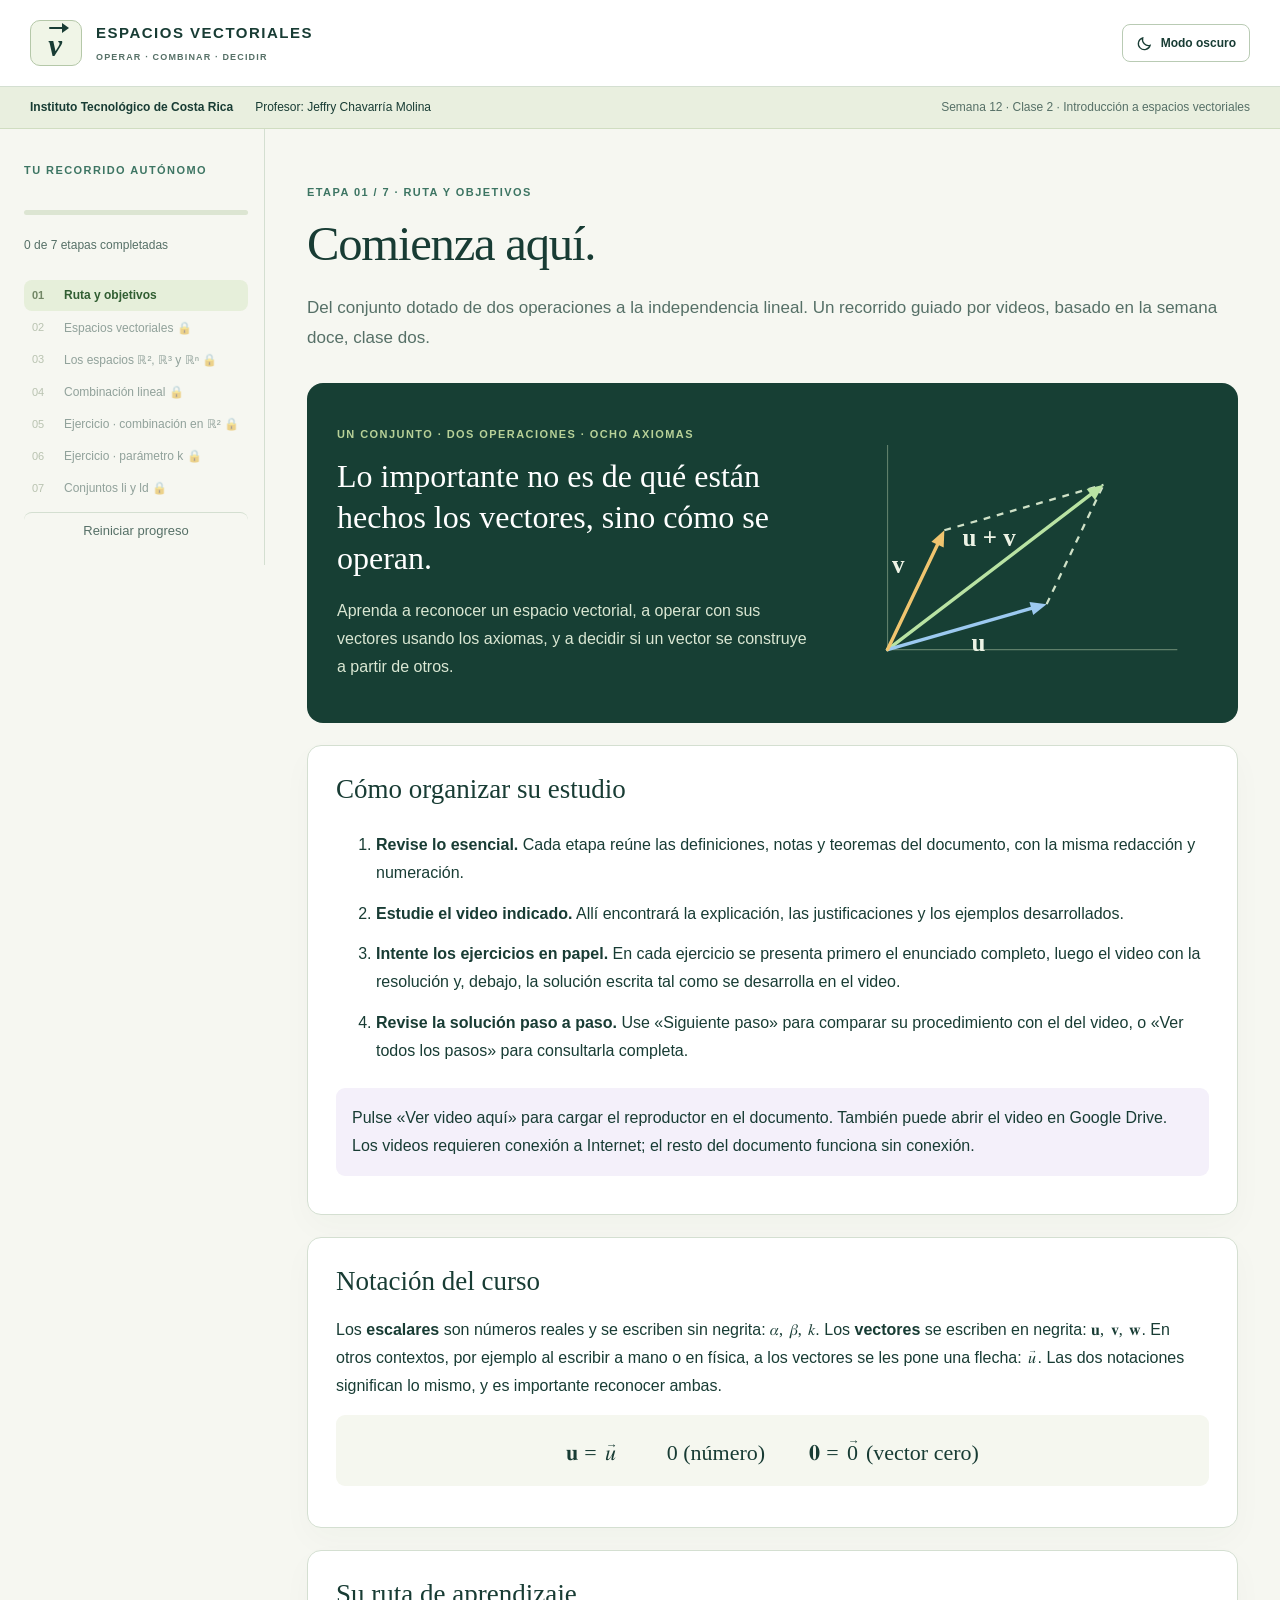
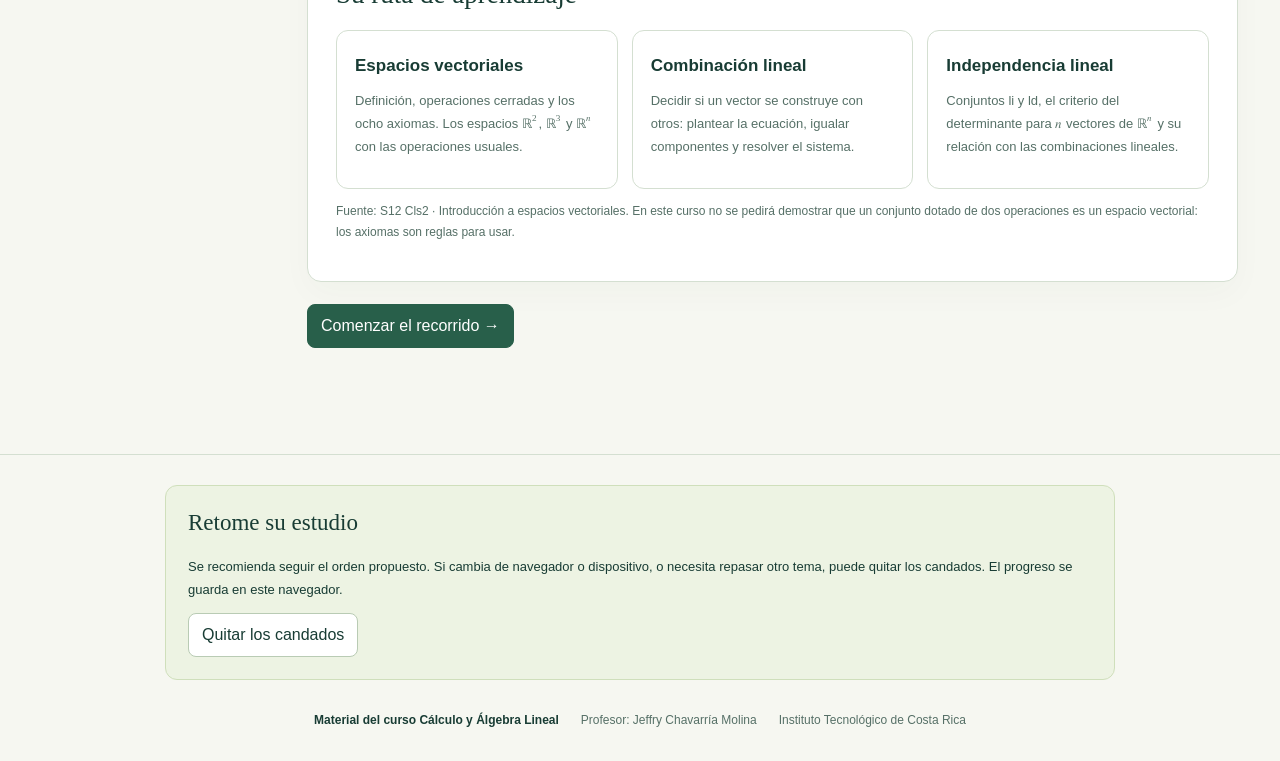
==== commit 376f70dc: "Retirar paginas 08 a 11 de Espacios Vectoriales" ====
--- a/CAL/EspaciosVectoriales/index.html
+++ b/CAL/EspaciosVectoriales/index.html
@@ -259,29 +259,44 @@
 });
 
 ;
-// Enlaces de Google Drive de los videos de Espacios vectoriales.
-// Para incorporar un video: compártalo en Drive como «Cualquier persona con el enlace»,
-// copie su enlace y péguelo en "url". El "id" es el texto entre /d/ y /view en ese enlace.
-// Ejemplo:
-//   "1": {"id": "1AbCdEf…", "url": "https://drive.google.com/file/d/1AbCdEf…/view?usp=drivesdk", "file": "1. DefinicionEspacioVectorial.mp4"},
-// Un video sin enlace aparece como «Video pendiente de incorporar».
-// Después de editar este archivo, ejecute:  node build.cjs
+// Videos de las siete etapas vigentes.
 const VIDEO_LINKS={
-  "1": {"id": "", "url": "", "file": "1. DefinicionEspacioVectorial.mp4"},
-  "2": {"id": "", "url": "", "file": "2. EspaciosR2yRn.mp4"},
-  "3": {"id": "", "url": "", "file": "3. CombinacionLineal.mp4"},
-  "4": {"id": "", "url": "", "file": "4. EjemploCombinacionLinealR2.mp4"},
-  "5": {"id": "", "url": "", "file": "5. EjemploCombinacionLinealParametro.mp4"},
-  "6": {"id": "", "url": "", "file": "6. IndependenciaLineal.mp4"},
-  "7": {"id": "", "url": "", "file": "7. EjemploLiConParametro.mp4"},
-  "8": {"id": "", "url": "", "file": "8. EjemploLiOLd.mp4"},
-  "9": {"id": "", "url": "", "file": "9. EjemploLiEspacioAbstracto.mp4"}
+  "1": {
+    "id": "116pQ8wULjU_vow3WptoELJul73aOFf9p",
+    "url": "https://drive.google.com/file/d/116pQ8wULjU_vow3WptoELJul73aOFf9p/view?usp=drivesdk",
+    "file": "1. EspacioVectorialDefinicion.mp4"
+  },
+  "2": {
+    "id": "1yx2_dSezG_05xwC4MExFaUlQOuW0vejn",
+    "url": "https://drive.google.com/file/d/1yx2_dSezG_05xwC4MExFaUlQOuW0vejn/view?usp=drivesdk",
+    "file": "2. EspaciosRn.mp4"
+  },
+  "3": {
+    "id": "1NjgcNObx_3LvnvDK_rNYVODMIDIlgfwj",
+    "url": "https://drive.google.com/file/d/1NjgcNObx_3LvnvDK_rNYVODMIDIlgfwj/view?usp=drivesdk",
+    "file": "3. CombinacionLineal.mp4"
+  },
+  "4": {
+    "id": "1SoXf9JDHeXqjwvXsfdIFC_vagw7yp04z",
+    "url": "https://drive.google.com/file/d/1SoXf9JDHeXqjwvXsfdIFC_vagw7yp04z/view?usp=drivesdk",
+    "file": "4. EjemploCombinacionR2.mp4"
+  },
+  "5": {
+    "id": "1dnzb4z_d4xZEs0FFe7yYmJCuwt7LAHfU",
+    "url": "https://drive.google.com/file/d/1dnzb4z_d4xZEs0FFe7yYmJCuwt7LAHfU/view?usp=drivesdk",
+    "file": "5. EjemploCombinacionParametro.mp4"
+  },
+  "6": {
+    "id": "1JZvBxhkYOTpTEN-RcJtc6HJZm-ZgAUOr",
+    "url": "https://drive.google.com/file/d/1JZvBxhkYOTpTEN-RcJtc6HJZm-ZgAUOr/view?usp=drivesdk",
+    "file": "6. IndependenciaLineal.mp4"
+  }
 };
 
 ;
-const CHAPTERS=[["Comienza aquí","Ruta y objetivos"],["Un conjunto, dos operaciones y ocho reglas","Espacios vectoriales"],["Pares, ternas y n-tuplas","Los espacios ℝ², ℝ³ y ℝⁿ"],["Construir vectores a partir de otros","Combinación lineal"],["Una combinación lineal en el plano","Ejercicio · combinación en ℝ²"],["Un parámetro que decide la combinación","Ejercicio · parámetro k"],["Independencia y dependencia lineal","Conjuntos li y ld"],["El valor que rompe la independencia","Ejercicio · valor de α"],["Tres vectores y un determinante","Ejercicio · li o ld"],["Independencia sin coordenadas","Ejercicio · espacio abstracto"],["Conserve las ideas esenciales","Recorrido completado"]];
-const STUDY_VIDEOS={"1":["DefinicionEspacioVectorial","Espacios vectoriales: definición y axiomas"],"2":["EspaciosR2yRn","Los espacios ℝ², ℝ³ y ℝⁿ"],"3":["CombinacionLineal","Combinación lineal de vectores"],"4":["EjemploCombinacionLinealR2","Ejemplo: combinación lineal en ℝ²"],"5":["EjemploCombinacionLinealParametro","Ejemplo: combinación lineal con un parámetro"],"6":["IndependenciaLineal","Independencia y dependencia lineal"],"7":["EjemploLiConParametro","Ejemplo: independencia lineal con un parámetro"],"8":["EjemploLiOLd","Ejemplo: ¿li o ld?"],"9":["EjemploLiEspacioAbstracto","Ejemplo: independencia lineal en un espacio vectorial"]};
-const PAGES=["<p class=\"eyebrow\">ETAPA 01 / 11 · Ruta y objetivos</p><h1>Comienza aquí.</h1><p class=\"lead\">Del conjunto dotado de dos operaciones a la independencia lineal. Un recorrido guiado por videos, basado en la semana doce, clase dos.</p><section class=\"hero\"><div><p class=\"eyebrow\">UN CONJUNTO · DOS OPERACIONES · OCHO AXIOMAS</p><h2>Lo importante no es de qué están hechos los vectores, sino cómo se operan.</h2><p>Aprenda a reconocer un espacio vectorial, a operar con sus vectores usando los axiomas, y a decidir si un vector se construye a partir de otros.</p></div><svg viewBox=\"0 0 300 220\" role=\"img\" aria-label=\"Suma de dos vectores: la diagonal del paralelogramo\"><path d=\"M30 195H285M30 195V15\" stroke=\"#5f7f6a\" fill=\"none\"/><path d=\"M170 155L220 50M80 90L220 50\" stroke=\"#cfe1c7\" stroke-dasharray=\"6 6\" stroke-width=\"2\" fill=\"none\"/><path d=\"M30 195L208.9 58.5\" stroke=\"#b9e3a3\" stroke-width=\"3\" stroke-linecap=\"round\"/><polygon fill=\"#b9e3a3\" points=\"220,50 212.5,63.3 205.2,53.7\"/><path d=\"M30 195L156.5 158.8\" stroke=\"#9cc9f0\" stroke-width=\"3\" stroke-linecap=\"round\"/><polygon fill=\"#9cc9f0\" points=\"170,155 158.2,164.6 154.9,153.1\"/><path d=\"M30 195L74.0 102.6\" stroke=\"#f0c56f\" stroke-width=\"3\" stroke-linecap=\"round\"/><polygon fill=\"#f0c56f\" points=\"80,90 79.4,105.2 68.6,100.1\"/><g fill=\"#edf3e5\" font-family=\"Georgia,serif\" font-size=\"22\" font-weight=\"700\"><text x=\"104\" y=\"196\">u</text><text x=\"34\" y=\"128\">v</text><text x=\"96\" y=\"104\">u + v</text></g></svg></section><section class=\"card \"><h2>Cómo organizar su estudio</h2><ol class=\"study-route\"><li><strong>Revise lo esencial.</strong> Cada etapa reúne las definiciones, notas y teoremas del documento, con la misma redacción y numeración.</li><li><strong>Estudie el video indicado.</strong> Allí encontrará la explicación, las justificaciones y los ejemplos desarrollados.</li><li><strong>Intente los ejercicios en papel.</strong> En cada ejercicio se presenta primero el enunciado completo, luego el video con la resolución y, debajo, la solución escrita tal como se desarrolla en el video.</li><li><strong>Revise la solución paso a paso.</strong> Use «Siguiente paso» para comparar su procedimiento con el del video, o «Ver todos los pasos» para consultarla completa.</li></ol><p class=\"notice\">Pulse «Ver video aquí» para cargar el reproductor en el documento. También puede abrir el video en Google Drive. Los videos requieren conexión a Internet; el resto del documento funciona sin conexión.</p></section><section class=\"card \"><h2>Notación del curso</h2><p>Los <strong>escalares</strong> son números reales y se escriben sin negrita: <math><mrow><mi>α</mi><mo separator=\"true\">,</mo></mrow><mrow><mtext> </mtext><mi>β</mi><mo separator=\"true\">,</mo></mrow><mrow><mtext> </mtext><mi>k</mi></mrow></math>. Los <strong>vectores</strong> se escriben en negrita: <math><mrow><mi>𝐮</mi><mo separator=\"true\">,</mo></mrow><mrow><mtext> </mtext><mi>𝐯</mi><mo separator=\"true\">,</mo></mrow><mrow><mtext> </mtext><mi>𝐰</mi></mrow></math>. En otros contextos, por ejemplo al escribir a mano o en física, a los vectores se les pone una flecha: <math><mover><mi>u</mi><mo stretchy=\"false\" style=\"transform:scale(0.75) translate(10%, 30%);\">→</mo></mover></math>. Las dos notaciones significan lo mismo, y es importante reconocer ambas.</p><div class=\"formula\"><span class=\"math-row\"><math display=\"block\" class=\"tml-display\" style=\"display:block math;\"><mrow><mi>𝐮</mi><mo>=</mo><mover><mi>u</mi><mo stretchy=\"false\" style=\"transform:scale(0.75) translate(10%, 30%);\">→</mo></mover></mrow></math><math display=\"block\" class=\"tml-display\" style=\"display:block math;\"><mrow><mn>0</mn><mtext> </mtext><mtext>(número)</mtext><mspace width=\"2em\"></mspace><mn>𝟎</mn><mo>=</mo><mover><mn>0</mn><mo stretchy=\"false\" style=\"transform:scale(0.75) translate(10%, 30%);\">→</mo></mover><mtext> </mtext><mtext>(vector cero)</mtext></mrow></math></span></div></section><section class=\"card \"><h2>Su ruta de aprendizaje</h2><div class=\"goals\"><div class=\"goal\"><h3>Espacios vectoriales</h3><p>Definición, operaciones cerradas y los ocho axiomas. Los espacios <math><msup><mi>ℝ</mi><mn>2</mn></msup></math>, <math><msup><mi>ℝ</mi><mn>3</mn></msup></math> y <math><msup><mi>ℝ</mi><mi>n</mi></msup></math> con las operaciones usuales.</p></div><div class=\"goal\"><h3>Combinación lineal</h3><p>Decidir si un vector se construye con otros: plantear la ecuación, igualar componentes y resolver el sistema.</p></div><div class=\"goal\"><h3>Independencia lineal</h3><p>Conjuntos li y ld, el criterio del determinante para <math><mi>n</mi></math> vectores de <math><msup><mi>ℝ</mi><mi>n</mi></msup></math> y su relación con las combinaciones lineales.</p></div></div><p class=\"small\">Fuente: S12 Cls2 · Introducción a espacios vectoriales. En este curso no se pedirá demostrar que un conjunto dotado de dos operaciones es un espacio vectorial: los axiomas son reglas para usar.</p></section><div class=\"actions\"><button class=\"primary\" data-next>Comenzar el recorrido →</button></div>","<p class=\"eyebrow\">ETAPA 02 / 11 · Espacios vectoriales</p><h1>Un conjunto, dos operaciones y ocho reglas.</h1><p class=\"lead\">Un espacio vectorial es un conjunto con una suma y una multiplicación por escalar que cumplen ocho axiomas. En este curso, los axiomas no se demuestran: se usan.</p><section class=\"card video-card\"><h2>Estudie el video</h2><p class=\"video-description\">En el siguiente video se presentan los escalares y los vectores con sus dos notaciones, la definición de espacio vectorial, las operaciones cerradas y los ocho axiomas, comentados uno por uno. También se muestra cómo usar los axiomas y se estudia el ejemplo del documento: las matrices cuadradas de orden dos.</p><div class=\"video-mount\" data-video=\"1\" data-kind=\"Teoría\"></div></section><section class=\"card \"><h2>Escalares y vectores</h2><p>Los <strong>escalares</strong> son números; en este curso, números reales. Se escriben con letras sin negrita, como <math><mi>α</mi></math>, <math><mi>β</mi></math> o <math><mi>k</mi></math>. Los <strong>vectores</strong> son los elementos del conjunto <math><mi class=\"mathcal\">𝒱</mi></math> y se escriben en negrita, como <math><mi>𝐮</mi></math>, <math><mi>𝐯</mi></math> y <math><mi>𝐰</mi></math>. Al escribir a mano, o en física, se les suele poner una flecha.</p><div class=\"formula\"><span class=\"math-row\"><math display=\"block\" class=\"tml-display\" style=\"display:block math;\"><mrow><mtext>Escalares: </mtext><mtext> </mtext><mi>α</mi><mo separator=\"true\">,</mo><mtext> </mtext><mi>β</mi><mo separator=\"true\">,</mo><mtext> </mtext><mi>k</mi></mrow></math><math display=\"block\" class=\"tml-display\" style=\"display:block math;\"><mrow><mtext>Vectores: </mtext><mtext> </mtext><mi>𝐮</mi><mo>=</mo><mover><mi>u</mi><mo stretchy=\"false\" style=\"transform:scale(0.75) translate(10%, 30%);\">→</mo></mover><mo separator=\"true\">,</mo><mspace width=\"1em\"></mspace><mi>𝐯</mi><mo>=</mo><mover><mi>v</mi><mo stretchy=\"false\" style=\"transform:scale(0.75) translate(10%, 30%);\">→</mo></mover><mo separator=\"true\">,</mo><mspace width=\"1em\"></mspace><mi>𝐰</mi><mo>=</mo><mover><mi>w</mi><mo stretchy=\"false\" style=\"transform:scale(0.75) translate(10%, 30%);\">→</mo></mover></mrow></math></span></div><p>En particular, distinguiremos el número <math><mn>0</mn></math>, sin negrita, del vector cero <math><mrow><mn>𝟎</mn><mo>=</mo></mrow><mrow><mover><mn>0</mn><mo stretchy=\"false\" style=\"transform:scale(0.75) translate(10%, 30%);\">→</mo></mover></mrow></math>.</p></section><section class=\"card \"><h2>Definición</h2><div class=\"doc-box def\"><p class=\"doc-box-title\">Definición: Espacio vectorial</p><div class=\"doc-box-body\"><p>Sea <math><mi class=\"mathcal\">𝒦</mi></math> un campo y sea <math><mi class=\"mathcal\">𝒱</mi></math> un conjunto no vacío dotado de dos operaciones, a saber:</p><ul><li><strong>Adición (+):</strong> la cual debe ser un operador cerrado para elementos de <math><mi class=\"mathcal\">𝒱</mi></math>. Lo que significa que para cualquier <math><mrow><mi>𝐮</mi><mo separator=\"true\">,</mo></mrow><mrow><mi>𝐯</mi><mo>∈</mo></mrow><mrow><mi class=\"mathcal\">𝒱</mi></mrow></math> se cumple que <math><mrow><mi>𝐮</mi><mo>+</mo></mrow><mrow><mi>𝐯</mi><mo>∈</mo></mrow><mrow><mi class=\"mathcal\">𝒱</mi></mrow></math>.</li><li><strong>Multiplicación por escalar (·):</strong> la cual debe cumplir que para cualquier <math><mrow><mi>𝐮</mi><mo>∈</mo></mrow><mrow><mi class=\"mathcal\">𝒱</mi></mrow></math> y para cualquier escalar <math><mrow><mi>α</mi><mo>∈</mo></mrow><mrow><mi class=\"mathcal\">𝒦</mi></mrow></math> se cumple que <math><mrow><mi>α</mi><mo>⋅</mo></mrow><mrow><mi>𝐮</mi><mo>∈</mo></mrow><mrow><mi class=\"mathcal\">𝒱</mi></mrow></math>.</li></ul><p>Si los siguientes axiomas son válidos para todo <math><mrow><mi>𝐮</mi><mo separator=\"true\">,</mo></mrow><mrow><mi>𝐯</mi><mo separator=\"true\">,</mo></mrow><mrow><mi>𝐰</mi><mo>∈</mo></mrow><mrow><mi class=\"mathcal\">𝒱</mi></mrow></math> y para todos los escalares <math><mi>α</mi></math> y <math><mi>β</mi></math> en <math><mi class=\"mathcal\">𝒦</mi></math>, entonces <math><mrow><mo form=\"prefix\" stretchy=\"false\">(</mo><mi class=\"mathcal\">𝒱</mi><mo separator=\"true\">,</mo><mo form=\"prefix\" stretchy=\"false\">+</mo><mo separator=\"true\">,</mo><mo form=\"prefix\" stretchy=\"false\">⋅</mo><mo form=\"postfix\" stretchy=\"false\">)</mo></mrow></math> es un espacio vectorial y sus elementos reciben el nombre de vectores.</p></div></div><p>Las dos condiciones dicen que las operaciones son <strong>cerradas</strong>: si sumamos dos vectores del conjunto, o multiplicamos un vector por un escalar, el resultado vuelve a estar en <math><mi class=\"mathcal\">𝒱</mi></math>. Al operar, nunca nos salimos del conjunto. En este curso los escalares son números reales, por eso hablaremos de <strong>espacios vectoriales reales</strong>.</p></section><section class=\"card \"><h2>Axiomas para espacios vectoriales</h2><p class=\"eyebrow\">De la adición</p><div class=\"property-list\"><div class=\"property\"><h3>Axioma 1 · la adición es conmutativa</h3><div class=\"formula\"><math display=\"block\" class=\"tml-display\" style=\"display:block math;\"><mrow><mi>𝐮</mi><mo>+</mo><mi>𝐯</mi><mo>=</mo><mi>𝐯</mi><mo>+</mo><mi>𝐮</mi></mrow></math></div><p>El orden en que sumamos dos vectores no altera el resultado.</p></div><div class=\"property\"><h3>Axioma 2 · la adición es asociativa</h3><div class=\"formula\"><math display=\"block\" class=\"tml-display\" style=\"display:block math;\"><mrow><mo form=\"prefix\" stretchy=\"false\">(</mo><mi>𝐮</mi><mo>+</mo><mi>𝐯</mi><mo form=\"postfix\" stretchy=\"false\">)</mo><mo>+</mo><mi>𝐰</mi><mo>=</mo><mi>𝐮</mi><mo>+</mo><mo form=\"prefix\" stretchy=\"false\">(</mo><mi>𝐯</mi><mo>+</mo><mi>𝐰</mi><mo form=\"postfix\" stretchy=\"false\">)</mo></mrow></math></div><p>Podemos agrupar los sumandos como queramos. Por eso, en adelante, escribiremos <math><mrow><mi>𝐮</mi><mo>+</mo></mrow><mrow><mi>𝐯</mi><mo>+</mo></mrow><mrow><mi>𝐰</mi></mrow></math> sin paréntesis.</p></div><div class=\"property\"><h3>Axioma 3 · existencia del neutro aditivo</h3><div class=\"formula\"><math display=\"block\" class=\"tml-display\" style=\"display:block math;\"><mrow><mtext>Existe </mtext><mn>𝟎</mn><mo>∈</mo><mi class=\"mathcal\">𝒱</mi><mtext> tal que </mtext><mtext> </mtext><mi>𝐮</mi><mo>+</mo><mn>𝟎</mn><mo>=</mo><mn>𝟎</mn><mo>+</mo><mi>𝐮</mi><mo>=</mo><mi>𝐮</mi></mrow></math></div><p>El vector cero, o vector nulo, no cambia ningún vector al sumarlo. Este cero es un vector: va en negrita, o con flecha; no es el número cero.</p></div><div class=\"property\"><h3>Axioma 4 · existencia de inversos aditivos</h3><div class=\"formula\"><math display=\"block\" class=\"tml-display\" style=\"display:block math;\"><mrow><mtext>Para cada </mtext><mi>𝐮</mi><mo>∈</mo><mi class=\"mathcal\">𝒱</mi><mtext> existe </mtext><mo>−</mo><mi>𝐮</mi><mo>∈</mo><mi class=\"mathcal\">𝒱</mi><mtext> tal que </mtext><mtext> </mtext><mi>𝐮</mi><mo>+</mo><mo form=\"prefix\" stretchy=\"false\">(</mo><mo form=\"prefix\" stretchy=\"false\">−</mo><mi>𝐮</mi><mo form=\"postfix\" stretchy=\"false\">)</mo><mo>=</mo><mo form=\"prefix\" stretchy=\"false\">(</mo><mo form=\"prefix\" stretchy=\"false\">−</mo><mi>𝐮</mi><mo form=\"postfix\" stretchy=\"false\">)</mo><mo>+</mo><mi>𝐮</mi><mo>=</mo><mn>𝟎</mn></mrow></math></div><p>Es el vector opuesto. Gracias a él podemos restar vectores: <math><mrow><mi>𝐮</mi><mo>−</mo></mrow><mrow><mi>𝐯</mi></mrow></math> significa <math><mrow><mi>𝐮</mi><mo>+</mo></mrow><mrow><mo form=\"prefix\" stretchy=\"false\">(</mo><mo form=\"prefix\" stretchy=\"false\">−</mo><mi>𝐯</mi><mo form=\"postfix\" stretchy=\"false\">)</mo></mrow></math>.</p></div></div><p class=\"eyebrow axioms-split\">De la multiplicación por escalar</p><div class=\"property-list\"><div class=\"property\"><h3>Axioma 5 · distributiva respecto a la adición de vectores</h3><div class=\"formula\"><math display=\"block\" class=\"tml-display\" style=\"display:block math;\"><mrow><mi>α</mi><mo>⋅</mo><mo form=\"prefix\" stretchy=\"false\">(</mo><mi>𝐮</mi><mo>+</mo><mi>𝐯</mi><mo form=\"postfix\" stretchy=\"false\">)</mo><mo>=</mo><mi>α</mi><mo>⋅</mo><mi>𝐮</mi><mo>+</mo><mi>α</mi><mo>⋅</mo><mi>𝐯</mi></mrow></math></div><p>El escalar se distribuye sobre una suma de vectores. Por ejemplo, <math><mrow><mn>3</mn><mo form=\"prefix\" stretchy=\"false\">(</mo><mi>𝐮</mi><mo>+</mo><mi>𝐯</mi><mo form=\"postfix\" stretchy=\"false\">)</mo><mo>=</mo></mrow><mrow><mn>3</mn><mi>𝐮</mi><mo>+</mo></mrow><mrow><mn>3</mn><mi>𝐯</mi></mrow></math>.</p></div><div class=\"property\"><h3>Axioma 6 · distributiva respecto a la adición de escalares</h3><div class=\"formula\"><math display=\"block\" class=\"tml-display\" style=\"display:block math;\"><mrow><mo form=\"prefix\" stretchy=\"false\">(</mo><mi>α</mi><mo>+</mo><mi>β</mi><mo form=\"postfix\" stretchy=\"false\">)</mo><mo>⋅</mo><mi>𝐮</mi><mo>=</mo><mi>α</mi><mo>⋅</mo><mi>𝐮</mi><mo>+</mo><mi>β</mi><mo>⋅</mo><mi>𝐮</mi></mrow></math></div><p>Aunque se usa el mismo símbolo, las dos sumas son distintas: a la izquierda, <math><mrow><mi>α</mi><mo>+</mo></mrow><mrow><mi>β</mi></mrow></math> es una suma de números; a la derecha, se suman dos vectores.</p></div><div class=\"property\"><h3>Axioma 7 · asociatividad</h3><div class=\"formula\"><math display=\"block\" class=\"tml-display\" style=\"display:block math;\"><mrow><mi>α</mi><mo>⋅</mo><mo form=\"prefix\" stretchy=\"false\">(</mo><mi>β</mi><mo>⋅</mo><mi>𝐮</mi><mo form=\"postfix\" stretchy=\"false\">)</mo><mo>=</mo><mo form=\"prefix\" stretchy=\"false\">(</mo><mi>α</mi><mi>β</mi><mo form=\"postfix\" stretchy=\"false\">)</mo><mo>⋅</mo><mi>𝐮</mi></mrow></math></div><p>Multiplicar dos veces por un escalar equivale a multiplicar primero los números y luego el resultado por el vector. Por ejemplo, <math><mrow><mn>2</mn><mo form=\"prefix\" stretchy=\"false\">(</mo><mn>3</mn><mi>𝐮</mi><mo form=\"postfix\" stretchy=\"false\">)</mo><mo>=</mo></mrow><mrow><mn>6</mn><mi>𝐮</mi></mrow></math>.</p></div><div class=\"property\"><h3>Axioma 8 · neutro multiplicativo y escalar cero</h3><div class=\"formula\"><math display=\"block\" class=\"tml-display\" style=\"display:block math;\"><mrow><mn>1</mn><mo>⋅</mo><mi>𝐮</mi><mo>=</mo><mi>𝐮</mi><mspace width=\"2em\"></mspace><mtext>y</mtext><mspace width=\"2em\"></mspace><mn>0</mn><mo>⋅</mo><mi>𝐮</mi><mo>=</mo><mn>𝟎</mn></mrow></math></div><p>El número uno no cambia ningún vector, y el número cero multiplicado por cualquier vector da el vector cero. A la izquierda el cero es un número; a la derecha, un vector.</p></div></div></section><div class=\"doc-box nota\"><p class=\"doc-box-title\">Nota</p><div class=\"doc-box-body\"><p>En este curso no se pedirá demostrar que un conjunto dotado de dos operaciones es un espacio vectorial. Para nosotros, los axiomas son reglas que podemos usar con confianza al operar con vectores.</p></div></div><section class=\"card \"><h2>Cómo se usan los axiomas</h2><p>Simplifiquemos <math><mrow><mn>3</mn><mo form=\"prefix\" stretchy=\"false\">(</mo><mi>𝐮</mi><mo>+</mo><mi>𝐯</mi><mo form=\"postfix\" stretchy=\"false\">)</mo><mo>+</mo></mrow><mrow><mn>2</mn><mi>𝐮</mi></mrow></math>. Cada paso está respaldado por un axioma.</p><div class=\"actions paper-controls\" data-paper=\"paper-1\"><button data-step-next>Siguiente paso</button><button data-step-all>Ver todos los pasos</button><button data-step-reset>Volver al inicio</button></div><div id=\"paper-1\" class=\"step-list\" data-visible=\"5\"><article class=\"paper-step\" data-step=\"0\"><div class=\"step-caption\"><h3>1. Distribuimos el 3</h3><span class=\"step-why\">Axioma 5</span></div><div class=\"step-formula\"><math display=\"block\" class=\"tml-display\" style=\"display:block math;\"><mrow><mn>3</mn><mo form=\"prefix\" stretchy=\"false\">(</mo><mi>𝐮</mi><mo>+</mo><mi>𝐯</mi><mo form=\"postfix\" stretchy=\"false\">)</mo><mo>+</mo><mn>2</mn><mi>𝐮</mi><mo>=</mo><mo form=\"prefix\" stretchy=\"false\">(</mo><mn>3</mn><mi>𝐮</mi><mo>+</mo><mn>3</mn><mi>𝐯</mi><mo form=\"postfix\" stretchy=\"false\">)</mo><mo>+</mo><mn>2</mn><mi>𝐮</mi></mrow></math></div></article><article class=\"paper-step\" data-step=\"1\"><div class=\"step-caption\"><h3>2. Cambiamos el orden de 3u y 3v</h3><span class=\"step-why\">Axioma 1</span></div><div class=\"step-formula\"><math display=\"block\" class=\"tml-display\" style=\"display:block math;\"><mrow><mo>=</mo><mo form=\"prefix\" stretchy=\"false\">(</mo><mn>3</mn><mi>𝐯</mi><mo>+</mo><mn>3</mn><mi>𝐮</mi><mo form=\"postfix\" stretchy=\"false\">)</mo><mo>+</mo><mn>2</mn><mi>𝐮</mi></mrow></math></div></article><article class=\"paper-step\" data-step=\"2\"><div class=\"step-caption\"><h3>3. Agrupamos 3u con 2u</h3><span class=\"step-why\">Axioma 2</span></div><div class=\"step-formula\"><math display=\"block\" class=\"tml-display\" style=\"display:block math;\"><mrow><mo>=</mo><mn>3</mn><mi>𝐯</mi><mo>+</mo><mo form=\"prefix\" stretchy=\"false\">(</mo><mn>3</mn><mi>𝐮</mi><mo>+</mo><mn>2</mn><mi>𝐮</mi><mo form=\"postfix\" stretchy=\"false\">)</mo></mrow></math></div></article><article class=\"paper-step\" data-step=\"3\"><div class=\"step-caption\"><h3>4. Sacamos u como factor común</h3><span class=\"step-why\">Axioma 6</span></div><div class=\"step-formula\"><math display=\"block\" class=\"tml-display\" style=\"display:block math;\"><mrow><mo>=</mo><mn>3</mn><mi>𝐯</mi><mo>+</mo><mo form=\"prefix\" stretchy=\"false\">(</mo><mn>3</mn><mo>+</mo><mn>2</mn><mo form=\"postfix\" stretchy=\"false\">)</mo><mi>𝐮</mi></mrow></math></div></article><article class=\"paper-step\" data-step=\"4\"><div class=\"step-caption\"><h3>5. Resultado</h3><span class=\"step-why\">Axioma 1</span></div><div class=\"step-formula\"><math display=\"block\" class=\"tml-display\" style=\"display:block math;\"><mrow><mo>=</mo><mn>3</mn><mi>𝐯</mi><mo>+</mo><mn>5</mn><mi>𝐮</mi><mo>=</mo><mn>5</mn><mi>𝐮</mi><mo>+</mo><mn>3</mn><mi>𝐯</mi></mrow></math></div></article></div></section><section class=\"card \"><h2>Ejemplo del documento: matrices de orden 2</h2><div class=\"doc-box ej\"><p class=\"doc-box-title\">Ejemplo</p><div class=\"doc-box-body\"><p>Considere el conjunto <math><mi class=\"mathcal\">𝒱</mi></math> formado por todas las matrices cuadradas de orden 2 definido con la adición usual de matrices y la multiplicación de un número real por una matriz tal y como se estableció en el capítulo anterior. ¿Será <math><mrow><mo form=\"prefix\" stretchy=\"false\">(</mo><mi class=\"mathcal\">𝒱</mi><mo separator=\"true\">,</mo><mo form=\"prefix\" stretchy=\"false\">+</mo><mo separator=\"true\">,</mo><mo form=\"prefix\" stretchy=\"false\">⋅</mo><mo form=\"postfix\" stretchy=\"false\">)</mo></mrow></math> un espacio vectorial real?</p></div></div><div class=\"solution-block\"><p class=\"eyebrow\">Solución · tal como se desarrolla en el video</p><p class=\"small\">Antes de revisar la solución, piense qué significa sumar dos matrices de orden 2 y multiplicar una matriz por un número.</p><div class=\"actions paper-controls\" data-paper=\"paper-2\"><button data-step-next>Siguiente paso</button><button data-step-all>Ver todos los pasos</button><button data-step-reset>Volver al inicio</button></div><div id=\"paper-2\" class=\"step-list\" data-visible=\"1\"><article class=\"paper-step\" data-step=\"0\"><div class=\"step-caption\"><h3>1. El conjunto</h3></div><p>Una matriz cuadrada de orden 2 es un arreglo de cuatro números reales, acomodados en dos filas y dos columnas. Por ejemplo:</p><div class=\"step-formula\"><math display=\"block\" class=\"tml-display\" style=\"display:block math;\"><mrow><mi class=\"mathcal\">𝒱</mi><mo>=</mo><mrow><mo fence=\"true\" form=\"prefix\">{</mo><mrow><mo fence=\"true\" form=\"prefix\">(</mo><mtable columnalign=\"center center\"><mtr><mtd style=\"padding-left:0em;\"><mi>a</mi></mtd><mtd style=\"padding-right:0em;\"><mi>b</mi></mtd></mtr><mtr><mtd style=\"padding-left:0em;\"><mi>c</mi></mtd><mtd style=\"padding-right:0em;\"><mi>d</mi></mtd></mtr></mtable><mo fence=\"true\" form=\"postfix\">)</mo></mrow><mtext> </mtext><mo fence=\"true\" form=\"prefix\" lspace=\"0.05em\" rspace=\"0.05em\">/</mo><mtext> </mtext><mi>a</mi><mo separator=\"true\">,</mo><mi>b</mi><mo separator=\"true\">,</mo><mi>c</mi><mo separator=\"true\">,</mo><mi>d</mi><mo>∈</mo><mi>ℝ</mi><mo fence=\"true\" form=\"postfix\">}</mo></mrow><mo separator=\"true\">,</mo><mspace width=\"2em\"></mspace><mrow><mo fence=\"true\" form=\"prefix\">(</mo><mtable columnalign=\"center center\"><mtr><mtd style=\"padding-left:0em;\"><mn>1</mn></mtd><mtd style=\"padding-right:0em;\"><mn>2</mn></mtd></mtr><mtr><mtd style=\"padding-left:0em;\"><mn>0</mn></mtd><mtd style=\"padding-right:0em;\"><mrow><mo>−</mo><mn>1</mn></mrow></mtd></mtr></mtable><mo fence=\"true\" form=\"postfix\">)</mo></mrow><mo>∈</mo><mi class=\"mathcal\">𝒱</mi></mrow></math></div></article><article class=\"paper-step hidden\" data-step=\"1\"><div class=\"step-caption\"><h3>2. La suma es cerrada</h3></div><p>Dos matrices de orden 2 se suman entrada por entrada: se suman los números que ocupan la misma posición.</p><div class=\"step-formula\"><math display=\"block\" class=\"tml-display\" style=\"display:block math;\"><mrow><mrow><mo fence=\"true\" form=\"prefix\">(</mo><mtable columnalign=\"center center\"><mtr><mtd style=\"padding-left:0em;\"><mn>1</mn></mtd><mtd style=\"padding-right:0em;\"><mn>2</mn></mtd></mtr><mtr><mtd style=\"padding-left:0em;\"><mn>0</mn></mtd><mtd style=\"padding-right:0em;\"><mrow><mo>−</mo><mn>1</mn></mrow></mtd></mtr></mtable><mo fence=\"true\" form=\"postfix\">)</mo></mrow><mo>+</mo><mrow><mo fence=\"true\" form=\"prefix\">(</mo><mtable columnalign=\"center center\"><mtr><mtd style=\"padding-left:0em;\"><mn>3</mn></mtd><mtd style=\"padding-right:0em;\"><mn>0</mn></mtd></mtr><mtr><mtd style=\"padding-left:0em;\"><mn>1</mn></mtd><mtd style=\"padding-right:0em;\"><mn>1</mn></mtd></mtr></mtable><mo fence=\"true\" form=\"postfix\">)</mo></mrow><mo>=</mo><mrow><mo fence=\"true\" form=\"prefix\">(</mo><mtable columnalign=\"center center\"><mtr><mtd style=\"padding-left:0em;\"><mrow><mn>1</mn><mo>+</mo><mn>3</mn></mrow></mtd><mtd style=\"padding-right:0em;\"><mrow><mn>2</mn><mo>+</mo><mn>0</mn></mrow></mtd></mtr><mtr><mtd style=\"padding-left:0em;\"><mrow><mn>0</mn><mo>+</mo><mn>1</mn></mrow></mtd><mtd style=\"padding-right:0em;\"><mrow><mo>−</mo><mn>1</mn><mo>+</mo><mn>1</mn></mrow></mtd></mtr></mtable><mo fence=\"true\" form=\"postfix\">)</mo></mrow><mo>=</mo><mrow><mo fence=\"true\" form=\"prefix\">(</mo><mtable columnalign=\"center center\"><mtr><mtd style=\"padding-left:0em;\"><mn>4</mn></mtd><mtd style=\"padding-right:0em;\"><mn>2</mn></mtd></mtr><mtr><mtd style=\"padding-left:0em;\"><mn>1</mn></mtd><mtd style=\"padding-right:0em;\"><mn>0</mn></mtd></mtr></mtable><mo fence=\"true\" form=\"postfix\">)</mo></mrow></mrow></math></div><p>El resultado es otra matriz de orden 2.</p></article><article class=\"paper-step hidden\" data-step=\"2\"><div class=\"step-caption\"><h3>3. La multiplicación por escalar es cerrada</h3></div><p>Para multiplicar una matriz por un número real, se multiplica cada entrada por ese número.</p><div class=\"step-formula\"><math display=\"block\" class=\"tml-display\" style=\"display:block math;\"><mrow><mn>2</mn><mo>⋅</mo><mrow><mo fence=\"true\" form=\"prefix\">(</mo><mtable columnalign=\"center center\"><mtr><mtd style=\"padding-left:0em;\"><mn>3</mn></mtd><mtd style=\"padding-right:0em;\"><mn>0</mn></mtd></mtr><mtr><mtd style=\"padding-left:0em;\"><mn>1</mn></mtd><mtd style=\"padding-right:0em;\"><mn>1</mn></mtd></mtr></mtable><mo fence=\"true\" form=\"postfix\">)</mo></mrow><mo>=</mo><mrow><mo fence=\"true\" form=\"prefix\">(</mo><mtable columnalign=\"center center\"><mtr><mtd style=\"padding-left:0em;\"><mrow><mn>2</mn><mo>⋅</mo><mn>3</mn></mrow></mtd><mtd style=\"padding-right:0em;\"><mrow><mn>2</mn><mo>⋅</mo><mn>0</mn></mrow></mtd></mtr><mtr><mtd style=\"padding-left:0em;\"><mrow><mn>2</mn><mo>⋅</mo><mn>1</mn></mrow></mtd><mtd style=\"padding-right:0em;\"><mrow><mn>2</mn><mo>⋅</mo><mn>1</mn></mrow></mtd></mtr></mtable><mo fence=\"true\" form=\"postfix\">)</mo></mrow><mo>=</mo><mrow><mo fence=\"true\" form=\"prefix\">(</mo><mtable columnalign=\"center center\"><mtr><mtd style=\"padding-left:0em;\"><mn>6</mn></mtd><mtd style=\"padding-right:0em;\"><mn>0</mn></mtd></mtr><mtr><mtd style=\"padding-left:0em;\"><mn>2</mn></mtd><mtd style=\"padding-right:0em;\"><mn>2</mn></mtd></mtr></mtable><mo fence=\"true\" form=\"postfix\">)</mo></mrow></mrow></math></div><p>De nuevo, el resultado es una matriz de orden 2.</p></article><article class=\"paper-step hidden\" data-step=\"3\"><div class=\"step-caption\"><h3>4. Conclusión</h3></div><p>Con estas operaciones se cumplen los ocho axiomas; así, <math><mrow><mo form=\"prefix\" stretchy=\"false\">(</mo><mi class=\"mathcal\">𝒱</mi><mo separator=\"true\">,</mo><mo form=\"prefix\" stretchy=\"false\">+</mo><mo separator=\"true\">,</mo><mo form=\"prefix\" stretchy=\"false\">⋅</mo><mo form=\"postfix\" stretchy=\"false\">)</mo></mrow></math> <strong>sí es un espacio vectorial real</strong>. En este espacio los vectores son matrices: el vector cero es la matriz nula y el opuesto de una matriz se obtiene cambiando el signo de cada entrada.</p><div class=\"step-formula\"><span class=\"math-row\"><math display=\"block\" class=\"tml-display\" style=\"display:block math;\"><mrow><mn>𝟎</mn><mo>=</mo><mrow><mo fence=\"true\" form=\"prefix\">(</mo><mtable columnalign=\"center center\"><mtr><mtd style=\"padding-left:0em;\"><mn>0</mn></mtd><mtd style=\"padding-right:0em;\"><mn>0</mn></mtd></mtr><mtr><mtd style=\"padding-left:0em;\"><mn>0</mn></mtd><mtd style=\"padding-right:0em;\"><mn>0</mn></mtd></mtr></mtable><mo fence=\"true\" form=\"postfix\">)</mo></mrow></mrow></math><math display=\"block\" class=\"tml-display\" style=\"display:block math;\"><mrow><mo>−</mo><mrow><mo fence=\"true\" form=\"prefix\">(</mo><mtable columnalign=\"center center\"><mtr><mtd style=\"padding-left:0em;\"><mi>a</mi></mtd><mtd style=\"padding-right:0em;\"><mi>b</mi></mtd></mtr><mtr><mtd style=\"padding-left:0em;\"><mi>c</mi></mtd><mtd style=\"padding-right:0em;\"><mi>d</mi></mtd></mtr></mtable><mo fence=\"true\" form=\"postfix\">)</mo></mrow><mo>=</mo><mrow><mo fence=\"true\" form=\"prefix\">(</mo><mtable columnalign=\"center center\"><mtr><mtd style=\"padding-left:0em;\"><mrow><mo>−</mo><mi>a</mi></mrow></mtd><mtd style=\"padding-right:0em;\"><mrow><mo>−</mo><mi>b</mi></mrow></mtd></mtr><mtr><mtd style=\"padding-left:0em;\"><mrow><mo>−</mo><mi>c</mi></mrow></mtd><mtd style=\"padding-right:0em;\"><mrow><mo>−</mo><mi>d</mi></mrow></mtd></mtr></mtable><mo fence=\"true\" form=\"postfix\">)</mo></mrow></mrow></math></span></div><p>Como acordamos, no demostramos los axiomas: los usamos.</p></article></div></div></section><div class=\"actions\"><button class=\"primary\" data-next>Continuar →</button></div>","<p class=\"eyebrow\">ETAPA 03 / 11 · Los espacios ℝ², ℝ³ y ℝⁿ</p><h1>Pares, ternas y n-tuplas.</h1><p class=\"lead\">Los ejemplos más importantes de espacios vectoriales: listas ordenadas de números reales que se suman y se multiplican por escalares componente a componente.</p><section class=\"card video-card\"><h2>Estudie el video</h2><p class=\"video-description\">En el siguiente video se presentan <math><msup><mi>ℝ</mi><mn>2</mn></msup></math>, <math><msup><mi>ℝ</mi><mn>3</mn></msup></math> y <math><msup><mi>ℝ</mi><mi>n</mi></msup></math> con sus operaciones usuales, se resuelve paso a paso un ejemplo, se explica la diferencia entre un punto y un vector, y se interpretan geométricamente la suma y la multiplicación por escalar, en el plano y en el espacio.</p><div class=\"video-mount\" data-video=\"2\" data-kind=\"Teoría\"></div></section><section class=\"card \"><h2>El espacio vectorial ℝ²</h2><div class=\"doc-box def\"><p class=\"doc-box-title\">Definición 1.1: Espacio vectorial <math><msup><mi>ℝ</mi><mn>2</mn></msup></math></p><div class=\"doc-box-body\"><p>El conjunto <math><msup><mi>ℝ</mi><mn>2</mn></msup></math> formado por todos los pares ordenados de la forma <math><mrow><mo form=\"prefix\" stretchy=\"false\">(</mo><mi>x</mi><mo separator=\"true\">,</mo><mi>y</mi><mo form=\"postfix\" stretchy=\"false\">)</mo></mrow></math>, donde <math><mrow><mi>x</mi><mo separator=\"true\">,</mo></mrow><mrow><mi>y</mi><mo>∈</mo></mrow><mrow><mi>ℝ</mi></mrow></math>, tal que:</p><div class=\"formula\"><math display=\"block\" class=\"tml-display\" style=\"display:block math;\"><mrow><msup><mi>ℝ</mi><mn>2</mn></msup><mo>=</mo><mo form=\"prefix\" stretchy=\"false\">{</mo><mo form=\"prefix\" stretchy=\"false\">(</mo><mi>x</mi><mo separator=\"true\">,</mo><mi>y</mi><mo form=\"postfix\" stretchy=\"false\">)</mo><mtext> </mtext><mi>/</mi><mtext> </mtext><mi>x</mi><mo>∈</mo><mi>ℝ</mi><mo separator=\"true\">,</mo><mtext> </mtext><mi>y</mi><mo>∈</mo><mi>ℝ</mi><mo form=\"postfix\" stretchy=\"false\">}</mo></mrow></math></div><p>es un espacio vectorial real con la suma y la multiplicación por escalar definidas por:</p><div class=\"formula\"><math display=\"block\" class=\"tml-display\" style=\"display:block math;\"><mrow><mi>𝐮</mi><mo>+</mo><mi>𝐯</mi><mo>=</mo><mo form=\"prefix\" stretchy=\"false\">(</mo><mi>a</mi><mo separator=\"true\">,</mo><mi>b</mi><mo form=\"postfix\" stretchy=\"false\">)</mo><mo>+</mo><mo form=\"prefix\" stretchy=\"false\">(</mo><mi>c</mi><mo separator=\"true\">,</mo><mi>d</mi><mo form=\"postfix\" stretchy=\"false\">)</mo><mo>=</mo><mo form=\"prefix\" stretchy=\"false\">(</mo><mi>a</mi><mo>+</mo><mi>c</mi><mo separator=\"true\">,</mo><mspace width=\"0.1667em\"></mspace><mi>b</mi><mo>+</mo><mi>d</mi><mo form=\"postfix\" stretchy=\"false\">)</mo><mo>∈</mo><msup><mi>ℝ</mi><mn>2</mn></msup></mrow></math></div><div class=\"formula\"><math display=\"block\" class=\"tml-display\" style=\"display:block math;\"><mrow><mi>k</mi><mo>⋅</mo><mi>𝐮</mi><mo>=</mo><mi>k</mi><mo form=\"prefix\" stretchy=\"false\">(</mo><mi>a</mi><mo separator=\"true\">,</mo><mi>b</mi><mo form=\"postfix\" stretchy=\"false\">)</mo><mo>=</mo><mo form=\"prefix\" stretchy=\"false\">(</mo><mi>k</mi><mi>a</mi><mo separator=\"true\">,</mo><mspace width=\"0.1667em\"></mspace><mi>k</mi><mi>b</mi><mo form=\"postfix\" stretchy=\"false\">)</mo><mo>∈</mo><msup><mi>ℝ</mi><mn>2</mn></msup></mrow></math></div></div></div><p>Para sumar, se suman las primeras componentes entre sí y las segundas entre sí. Para multiplicar por un escalar <math><mi>k</mi></math>, el número <math><mi>k</mi></math> multiplica a cada componente. En ambos casos el resultado es otro par ordenado.</p></section><section class=\"card \"><h2>Ejemplo: (5, 3) + 2(3, 4)</h2><div class=\"actions paper-controls\" data-paper=\"paper-3\"><button data-step-next>Siguiente paso</button><button data-step-all>Ver todos los pasos</button><button data-step-reset>Volver al inicio</button></div><div id=\"paper-3\" class=\"step-list\" data-visible=\"3\"><article class=\"paper-step\" data-step=\"0\"><div class=\"step-caption\"><h3>1. Primero, la multiplicación por escalar</h3><span class=\"step-why\">el 2 multiplica a cada componente</span></div><div class=\"step-formula\"><math display=\"block\" class=\"tml-display\" style=\"display:block math;\"><mrow><mo form=\"prefix\" stretchy=\"false\">(</mo><mn>5</mn><mo separator=\"true\">,</mo><mspace width=\"0.1667em\"></mspace><mn>3</mn><mo form=\"postfix\" stretchy=\"false\">)</mo><mo>+</mo><mn>2</mn><mo form=\"prefix\" stretchy=\"false\">(</mo><mn>3</mn><mo separator=\"true\">,</mo><mspace width=\"0.1667em\"></mspace><mn>4</mn><mo form=\"postfix\" stretchy=\"false\">)</mo><mo>=</mo><mo form=\"prefix\" stretchy=\"false\">(</mo><mn>5</mn><mo separator=\"true\">,</mo><mspace width=\"0.1667em\"></mspace><mn>3</mn><mo form=\"postfix\" stretchy=\"false\">)</mo><mo>+</mo><mo form=\"prefix\" stretchy=\"false\">(</mo><mn>2</mn><mo>⋅</mo><mn>3</mn><mo separator=\"true\">,</mo><mspace width=\"0.1667em\"></mspace><mn>2</mn><mo>⋅</mo><mn>4</mn><mo form=\"postfix\" stretchy=\"false\">)</mo><mo>=</mo><mo form=\"prefix\" stretchy=\"false\">(</mo><mn>5</mn><mo separator=\"true\">,</mo><mspace width=\"0.1667em\"></mspace><mn>3</mn><mo form=\"postfix\" stretchy=\"false\">)</mo><mo>+</mo><mo form=\"prefix\" stretchy=\"false\">(</mo><mn>6</mn><mo separator=\"true\">,</mo><mspace width=\"0.1667em\"></mspace><mn>8</mn><mo form=\"postfix\" stretchy=\"false\">)</mo></mrow></math></div></article><article class=\"paper-step\" data-step=\"1\"><div class=\"step-caption\"><h3>2. Luego, la suma componente a componente</h3><span class=\"step-why\">primeras con primeras, segundas con segundas</span></div><div class=\"step-formula\"><math display=\"block\" class=\"tml-display\" style=\"display:block math;\"><mrow><mo>=</mo><mo form=\"prefix\" stretchy=\"false\">(</mo><mn>5</mn><mo>+</mo><mn>6</mn><mo separator=\"true\">,</mo><mspace width=\"0.1667em\"></mspace><mn>3</mn><mo>+</mo><mn>8</mn><mo form=\"postfix\" stretchy=\"false\">)</mo></mrow></math></div></article><article class=\"paper-step\" data-step=\"2\"><div class=\"step-caption\"><h3>3. Resultado</h3></div><div class=\"step-formula\"><math display=\"block\" class=\"tml-display\" style=\"display:block math;\"><mrow><mo>=</mo><mo form=\"prefix\" stretchy=\"false\">(</mo><mn>11</mn><mo separator=\"true\">,</mo><mspace width=\"0.1667em\"></mspace><mn>11</mn><mo form=\"postfix\" stretchy=\"false\">)</mo></mrow></math></div></article></div></section><section class=\"card \"><h2>Punto y vector</h2><div class=\"figure-pair\"><figure class=\"plane-figure\"><svg class=\"plane\" viewBox=\"0 0 282 236\" role=\"img\" aria-label=\"Punto P de coordenadas 3, 2\"><line class=\"pl-grid\" x1=\"26\" y1=\"210\" x2=\"26\" y2=\"26\"/><line class=\"pl-grid\" x1=\"72\" y1=\"210\" x2=\"72\" y2=\"26\"/><line class=\"pl-grid\" x1=\"118\" y1=\"210\" x2=\"118\" y2=\"26\"/><line class=\"pl-grid\" x1=\"164\" y1=\"210\" x2=\"164\" y2=\"26\"/><line class=\"pl-grid\" x1=\"210\" y1=\"210\" x2=\"210\" y2=\"26\"/><line class=\"pl-grid\" x1=\"256\" y1=\"210\" x2=\"256\" y2=\"26\"/><line class=\"pl-grid\" x1=\"26\" y1=\"210\" x2=\"256\" y2=\"210\"/><line class=\"pl-grid\" x1=\"26\" y1=\"164\" x2=\"256\" y2=\"164\"/><line class=\"pl-grid\" x1=\"26\" y1=\"118\" x2=\"256\" y2=\"118\"/><line class=\"pl-grid\" x1=\"26\" y1=\"72\" x2=\"256\" y2=\"72\"/><line class=\"pl-grid\" x1=\"26\" y1=\"26\" x2=\"256\" y2=\"26\"/><line class=\"pl-axis\" x1=\"26\" y1=\"164\" x2=\"268\" y2=\"164\"/><line class=\"pl-axis\" x1=\"72\" y1=\"210\" x2=\"72\" y2=\"14\"/><polygon class=\"pl-axis-head\" points=\"272,164 262,159 262,169\"/><polygon class=\"pl-axis-head\" points=\"72,10 67,20 77,20\"/><text class=\"pl-tick\" x=\"26\" y=\"179\" text-anchor=\"middle\">−1</text><text class=\"pl-tick\" x=\"118\" y=\"179\" text-anchor=\"middle\">1</text><text class=\"pl-tick\" x=\"164\" y=\"179\" text-anchor=\"middle\">2</text><text class=\"pl-tick\" x=\"210\" y=\"179\" text-anchor=\"middle\">3</text><text class=\"pl-tick\" x=\"256\" y=\"179\" text-anchor=\"middle\">4</text><text class=\"pl-tick\" x=\"65\" y=\"214\" text-anchor=\"end\">−1</text><text class=\"pl-tick\" x=\"65\" y=\"122\" text-anchor=\"end\">1</text><text class=\"pl-tick\" x=\"65\" y=\"76\" text-anchor=\"end\">2</text><text class=\"pl-tick\" x=\"65\" y=\"30\" text-anchor=\"end\">3</text><text class=\"pl-tick\" x=\"65\" y=\"179\" text-anchor=\"end\">O</text><line class=\"pl-seg guide\" x1=\"210\" y1=\"164\" x2=\"210\" y2=\"72\"/><line class=\"pl-seg guide\" x1=\"72\" y1=\"72\" x2=\"210\" y2=\"72\"/><g class=\"pl-point va\"><circle cx=\"210\" cy=\"72\" r=\"4.5\"/><text x=\"216.9\" y=\"60.5\" text-anchor=\"start\">P(3, 2)</text></g></svg><figcaption>El punto <math><mrow><mi>P</mi><mo form=\"prefix\" stretchy=\"false\">(</mo><mn>3</mn><mo separator=\"true\">,</mo><mspace width=\"0.1667em\"></mspace><mn>2</mn><mo form=\"postfix\" stretchy=\"false\">)</mo></mrow></math> es solo una ubicación en el plano.</figcaption></figure><figure class=\"plane-figure\"><svg class=\"plane\" viewBox=\"0 0 282 236\" role=\"img\" aria-label=\"Vector u del origen al punto P\"><line class=\"pl-grid\" x1=\"26\" y1=\"210\" x2=\"26\" y2=\"26\"/><line class=\"pl-grid\" x1=\"72\" y1=\"210\" x2=\"72\" y2=\"26\"/><line class=\"pl-grid\" x1=\"118\" y1=\"210\" x2=\"118\" y2=\"26\"/><line class=\"pl-grid\" x1=\"164\" y1=\"210\" x2=\"164\" y2=\"26\"/><line class=\"pl-grid\" x1=\"210\" y1=\"210\" x2=\"210\" y2=\"26\"/><line class=\"pl-grid\" x1=\"256\" y1=\"210\" x2=\"256\" y2=\"26\"/><line class=\"pl-grid\" x1=\"26\" y1=\"210\" x2=\"256\" y2=\"210\"/><line class=\"pl-grid\" x1=\"26\" y1=\"164\" x2=\"256\" y2=\"164\"/><line class=\"pl-grid\" x1=\"26\" y1=\"118\" x2=\"256\" y2=\"118\"/><line class=\"pl-grid\" x1=\"26\" y1=\"72\" x2=\"256\" y2=\"72\"/><line class=\"pl-grid\" x1=\"26\" y1=\"26\" x2=\"256\" y2=\"26\"/><line class=\"pl-axis\" x1=\"26\" y1=\"164\" x2=\"268\" y2=\"164\"/><line class=\"pl-axis\" x1=\"72\" y1=\"210\" x2=\"72\" y2=\"14\"/><polygon class=\"pl-axis-head\" points=\"272,164 262,159 262,169\"/><polygon class=\"pl-axis-head\" points=\"72,10 67,20 77,20\"/><text class=\"pl-tick\" x=\"26\" y=\"179\" text-anchor=\"middle\">−1</text><text class=\"pl-tick\" x=\"118\" y=\"179\" text-anchor=\"middle\">1</text><text class=\"pl-tick\" x=\"164\" y=\"179\" text-anchor=\"middle\">2</text><text class=\"pl-tick\" x=\"210\" y=\"179\" text-anchor=\"middle\">3</text><text class=\"pl-tick\" x=\"256\" y=\"179\" text-anchor=\"middle\">4</text><text class=\"pl-tick\" x=\"65\" y=\"214\" text-anchor=\"end\">−1</text><text class=\"pl-tick\" x=\"65\" y=\"122\" text-anchor=\"end\">1</text><text class=\"pl-tick\" x=\"65\" y=\"76\" text-anchor=\"end\">2</text><text class=\"pl-tick\" x=\"65\" y=\"30\" text-anchor=\"end\">3</text><text class=\"pl-tick\" x=\"65\" y=\"179\" text-anchor=\"end\">O</text><g class=\"pl-vec va\"><line x1=\"72\" y1=\"164\" x2=\"199.2\" y2=\"79.2\"/><polygon points=\"210,72 202.2,83.8 196.1,74.6\"/><text x=\"131.8\" y=\"97.3\" text-anchor=\"middle\"><tspan class=\"bold\">u</tspan> = (3, 2)</text></g><g class=\"pl-point va\"><circle cx=\"210\" cy=\"72\" r=\"4.5\"/><text x=\"216.9\" y=\"60.5\" text-anchor=\"start\">P</text></g></svg><figcaption>El vector <math><mrow><mi>𝐮</mi><mo>=</mo></mrow><mrow><mo form=\"prefix\" stretchy=\"false\">(</mo><mn>3</mn><mo separator=\"true\">,</mo><mspace width=\"0.1667em\"></mspace><mn>2</mn><mo form=\"postfix\" stretchy=\"false\">)</mo></mrow></math> es la flecha que inicia en <math><mi>O</mi></math> y termina en <math><mi>P</mi></math>.</figcaption></figure></div><p>Un par ordenado puede verse como un <strong>punto</strong>: una ubicación. También puede verse como un <strong>vector</strong>: un desplazamiento, con una longitud y una dirección, que va desde el origen <math><mi>O</mi></math> hasta el punto <math><mi>P</mi></math>. Por eso se escribe</p><div class=\"formula\"><math display=\"block\" class=\"tml-display\" style=\"display:block math;\"><mrow><mi>𝐮</mi><mo>=</mo><mover><mrow><mi>O</mi><mi>P</mi></mrow><mo stretchy=\"true\" style=\"math-style:normal;math-depth:0;\">→</mo></mover><mo>=</mo><mo form=\"prefix\" stretchy=\"false\">(</mo><mn>3</mn><mo separator=\"true\">,</mo><mspace width=\"0.1667em\"></mspace><mn>2</mn><mo form=\"postfix\" stretchy=\"false\">)</mo></mrow></math></div><p>Las coordenadas del punto final son las componentes del vector: tres unidades en horizontal y dos en vertical.</p></section><section class=\"card \"><h2>Interpretación geométrica de las operaciones</h2><div class=\"figure-pair\"><figure class=\"plane-figure\"><svg class=\"plane\" viewBox=\"0 0 292 252\" role=\"img\" aria-label=\"Suma de u y v como diagonal del paralelogramo\"><line class=\"pl-grid\" x1=\"26\" y1=\"226\" x2=\"26\" y2=\"26\"/><line class=\"pl-grid\" x1=\"66\" y1=\"226\" x2=\"66\" y2=\"26\"/><line class=\"pl-grid\" x1=\"106\" y1=\"226\" x2=\"106\" y2=\"26\"/><line class=\"pl-grid\" x1=\"146\" y1=\"226\" x2=\"146\" y2=\"26\"/><line class=\"pl-grid\" x1=\"186\" y1=\"226\" x2=\"186\" y2=\"26\"/><line class=\"pl-grid\" x1=\"226\" y1=\"226\" x2=\"226\" y2=\"26\"/><line class=\"pl-grid\" x1=\"266\" y1=\"226\" x2=\"266\" y2=\"26\"/><line class=\"pl-grid\" x1=\"26\" y1=\"226\" x2=\"266\" y2=\"226\"/><line class=\"pl-grid\" x1=\"26\" y1=\"186\" x2=\"266\" y2=\"186\"/><line class=\"pl-grid\" x1=\"26\" y1=\"146\" x2=\"266\" y2=\"146\"/><line class=\"pl-grid\" x1=\"26\" y1=\"106\" x2=\"266\" y2=\"106\"/><line class=\"pl-grid\" x1=\"26\" y1=\"66\" x2=\"266\" y2=\"66\"/><line class=\"pl-grid\" x1=\"26\" y1=\"26\" x2=\"266\" y2=\"26\"/><line class=\"pl-axis\" x1=\"26\" y1=\"186\" x2=\"278\" y2=\"186\"/><line class=\"pl-axis\" x1=\"66\" y1=\"226\" x2=\"66\" y2=\"14\"/><polygon class=\"pl-axis-head\" points=\"282,186 272,181 272,191\"/><polygon class=\"pl-axis-head\" points=\"66,10 61,20 71,20\"/><text class=\"pl-tick\" x=\"26\" y=\"201\" text-anchor=\"middle\">−1</text><text class=\"pl-tick\" x=\"106\" y=\"201\" text-anchor=\"middle\">1</text><text class=\"pl-tick\" x=\"146\" y=\"201\" text-anchor=\"middle\">2</text><text class=\"pl-tick\" x=\"186\" y=\"201\" text-anchor=\"middle\">3</text><text class=\"pl-tick\" x=\"226\" y=\"201\" text-anchor=\"middle\">4</text><text class=\"pl-tick\" x=\"266\" y=\"201\" text-anchor=\"middle\">5</text><text class=\"pl-tick\" x=\"59\" y=\"230\" text-anchor=\"end\">−1</text><text class=\"pl-tick\" x=\"59\" y=\"150\" text-anchor=\"end\">1</text><text class=\"pl-tick\" x=\"59\" y=\"110\" text-anchor=\"end\">2</text><text class=\"pl-tick\" x=\"59\" y=\"70\" text-anchor=\"end\">3</text><text class=\"pl-tick\" x=\"59\" y=\"30\" text-anchor=\"end\">4</text><text class=\"pl-tick\" x=\"59\" y=\"201\" text-anchor=\"end\">O</text><g class=\"pl-vec vb ghost\"><line x1=\"186\" y1=\"146\" x2=\"220.2\" y2=\"77.6\"/><polygon points=\"226,66 225.1,80.1 215.3,75.2\"/></g><g class=\"pl-vec va ghost\"><line x1=\"106\" y1=\"106\" x2=\"213.7\" y2=\"70.1\"/><polygon points=\"226,66 215.4,75.3 211.9,64.9\"/></g><g class=\"pl-vec va\"><line x1=\"66\" y1=\"186\" x2=\"173.7\" y2=\"150.1\"/><polygon points=\"186,146 175.4,155.3 171.9,144.9\"/><text x=\"134\" y=\"174\" text-anchor=\"middle\"><tspan class=\"bold\">u</tspan></text></g><g class=\"pl-vec vb\"><line x1=\"66\" y1=\"186\" x2=\"100.2\" y2=\"117.6\"/><polygon points=\"106,106 105.1,120.1 95.3,115.2\"/><text x=\"76\" y=\"132\" text-anchor=\"middle\"><tspan class=\"bold\">v</tspan></text></g><g class=\"pl-vec vc\"><line x1=\"66\" y1=\"186\" x2=\"215.6\" y2=\"73.8\"/><polygon points=\"226,66 218.9,78.2 212.3,69.4\"/><text x=\"144\" y=\"117.2\" text-anchor=\"middle\"><tspan class=\"bold\">u</tspan> + <tspan class=\"bold\">v</tspan></text></g></svg><figcaption>Suma: <math><mrow><mi>𝐮</mi><mo>+</mo></mrow><mrow><mi>𝐯</mi><mo>=</mo></mrow><mrow><mo form=\"prefix\" stretchy=\"false\">(</mo><mn>3</mn><mo separator=\"true\">,</mo><mspace width=\"0.1667em\"></mspace><mn>1</mn><mo form=\"postfix\" stretchy=\"false\">)</mo><mo>+</mo></mrow><mrow><mo form=\"prefix\" stretchy=\"false\">(</mo><mn>1</mn><mo separator=\"true\">,</mo><mspace width=\"0.1667em\"></mspace><mn>2</mn><mo form=\"postfix\" stretchy=\"false\">)</mo><mo>=</mo></mrow><mrow><mo form=\"prefix\" stretchy=\"false\">(</mo><mn>4</mn><mo separator=\"true\">,</mo><mspace width=\"0.1667em\"></mspace><mn>3</mn><mo form=\"postfix\" stretchy=\"false\">)</mo></mrow></math>, la diagonal del paralelogramo.</figcaption></figure><figure class=\"plane-figure\"><svg class=\"plane\" viewBox=\"0 0 252 332\" role=\"img\" aria-label=\"Múltiplos escalares del vector v\"><line class=\"pl-grid\" x1=\"26\" y1=\"306\" x2=\"26\" y2=\"26\"/><line class=\"pl-grid\" x1=\"66\" y1=\"306\" x2=\"66\" y2=\"26\"/><line class=\"pl-grid\" x1=\"106\" y1=\"306\" x2=\"106\" y2=\"26\"/><line class=\"pl-grid\" x1=\"146\" y1=\"306\" x2=\"146\" y2=\"26\"/><line class=\"pl-grid\" x1=\"186\" y1=\"306\" x2=\"186\" y2=\"26\"/><line class=\"pl-grid\" x1=\"226\" y1=\"306\" x2=\"226\" y2=\"26\"/><line class=\"pl-grid\" x1=\"26\" y1=\"306\" x2=\"226\" y2=\"306\"/><line class=\"pl-grid\" x1=\"26\" y1=\"266\" x2=\"226\" y2=\"266\"/><line class=\"pl-grid\" x1=\"26\" y1=\"226\" x2=\"226\" y2=\"226\"/><line class=\"pl-grid\" x1=\"26\" y1=\"186\" x2=\"226\" y2=\"186\"/><line class=\"pl-grid\" x1=\"26\" y1=\"146\" x2=\"226\" y2=\"146\"/><line class=\"pl-grid\" x1=\"26\" y1=\"106\" x2=\"226\" y2=\"106\"/><line class=\"pl-grid\" x1=\"26\" y1=\"66\" x2=\"226\" y2=\"66\"/><line class=\"pl-grid\" x1=\"26\" y1=\"26\" x2=\"226\" y2=\"26\"/><line class=\"pl-axis\" x1=\"26\" y1=\"186\" x2=\"238\" y2=\"186\"/><line class=\"pl-axis\" x1=\"106\" y1=\"306\" x2=\"106\" y2=\"14\"/><polygon class=\"pl-axis-head\" points=\"242,186 232,181 232,191\"/><polygon class=\"pl-axis-head\" points=\"106,10 101,20 111,20\"/><text class=\"pl-tick\" x=\"26\" y=\"201\" text-anchor=\"middle\">−2</text><text class=\"pl-tick\" x=\"66\" y=\"201\" text-anchor=\"middle\">−1</text><text class=\"pl-tick\" x=\"146\" y=\"201\" text-anchor=\"middle\">1</text><text class=\"pl-tick\" x=\"186\" y=\"201\" text-anchor=\"middle\">2</text><text class=\"pl-tick\" x=\"226\" y=\"201\" text-anchor=\"middle\">3</text><text class=\"pl-tick\" x=\"99\" y=\"310\" text-anchor=\"end\">−3</text><text class=\"pl-tick\" x=\"99\" y=\"270\" text-anchor=\"end\">−2</text><text class=\"pl-tick\" x=\"99\" y=\"230\" text-anchor=\"end\">−1</text><text class=\"pl-tick\" x=\"99\" y=\"150\" text-anchor=\"end\">1</text><text class=\"pl-tick\" x=\"99\" y=\"110\" text-anchor=\"end\">2</text><text class=\"pl-tick\" x=\"99\" y=\"70\" text-anchor=\"end\">3</text><text class=\"pl-tick\" x=\"99\" y=\"30\" text-anchor=\"end\">4</text><text class=\"pl-tick\" x=\"99\" y=\"201\" text-anchor=\"end\">O</text><g class=\"pl-vec vc\"><line x1=\"106\" y1=\"186\" x2=\"180.2\" y2=\"37.6\"/><polygon points=\"186,26 185.1,40.1 175.3,35.2\"/><text x=\"202\" y=\"42\" text-anchor=\"middle\">2<tspan class=\"bold\">v</tspan></text></g><g class=\"pl-vec vd\"><line x1=\"106\" y1=\"186\" x2=\"71.8\" y2=\"254.4\"/><polygon points=\"66,266 66.9,251.9 76.7,256.8\"/><text x=\"48\" y=\"242\" text-anchor=\"middle\">−<tspan class=\"bold\">v</tspan></text></g><g class=\"pl-vec vb\"><line x1=\"106\" y1=\"186\" x2=\"140.2\" y2=\"117.6\"/><polygon points=\"146,106 145.1,120.1 135.3,115.2\"/><text x=\"128\" y=\"118\" text-anchor=\"middle\"><tspan class=\"bold\">v</tspan></text></g><g class=\"pl-vec va\"><line x1=\"106\" y1=\"186\" x2=\"120.2\" y2=\"157.6\"/><polygon points=\"126,146 125.1,160.1 115.3,155.2\"/><text x=\"142\" y=\"160\" text-anchor=\"middle\">½<tspan class=\"bold\">v</tspan></text></g></svg><figcaption>Escalar: <math><mrow><mn>2</mn><mi>𝐯</mi><mo>=</mo></mrow><mrow><mo form=\"prefix\" stretchy=\"false\">(</mo><mn>2</mn><mo separator=\"true\">,</mo><mspace width=\"0.1667em\"></mspace><mn>4</mn><mo form=\"postfix\" stretchy=\"false\">)</mo></mrow></math>, <math><mrow><mstyle displaystyle=\"false\" scriptlevel=\"0\"><mfrac><mn>1</mn><mn>2</mn></mfrac></mstyle><mi>𝐯</mi><mo>=</mo></mrow><mrow><mo form=\"prefix\" stretchy=\"false\">(</mo><mstyle displaystyle=\"false\" scriptlevel=\"0\"><mfrac><mn>1</mn><mn>2</mn></mfrac></mstyle><mo separator=\"true\">,</mo><mn>1</mn><mo form=\"postfix\" stretchy=\"false\">)</mo></mrow></math> y <math><mrow><mo>−</mo></mrow><mrow><mi>𝐯</mi><mo>=</mo></mrow><mrow><mo form=\"prefix\" stretchy=\"false\">(</mo><mo form=\"prefix\" stretchy=\"false\">−</mo><mn>1</mn><mo separator=\"true\">,</mo><mspace width=\"0.1667em\"></mspace><mo lspace=\"0em\" rspace=\"0em\">−</mo><mn>2</mn><mo form=\"postfix\" stretchy=\"false\">)</mo></mrow></math>.</figcaption></figure></div><p>Para sumar, se coloca una copia de <math><mi>𝐯</mi></math> a partir de la punta de <math><mi>𝐮</mi></math>: la flecha que va del origen a la nueva punta es <math><mrow><mi>𝐮</mi><mo>+</mo></mrow><mrow><mi>𝐯</mi></mrow></math>. Multiplicar por un escalar estira o encoge el vector y, si el escalar es negativo, además invierte su sentido.</p></section><section class=\"card \"><h2>El espacio ℝ³</h2><p>Todo lo anterior se extiende a <math><msup><mi>ℝ</mi><mn>3</mn></msup></math>, el conjunto de las ternas ordenadas <math><mrow><mo form=\"prefix\" stretchy=\"false\">(</mo><mi>x</mi><mo separator=\"true\">,</mo><mi>y</mi><mo separator=\"true\">,</mo><mi>z</mi><mo form=\"postfix\" stretchy=\"false\">)</mo></mrow></math> de números reales. Las operaciones se hacen componente a componente:</p><div class=\"formula\"><span class=\"math-row\"><math display=\"block\" class=\"tml-display\" style=\"display:block math;\"><mrow><mo form=\"prefix\" stretchy=\"false\">(</mo><mn>1</mn><mo separator=\"true\">,</mo><mspace width=\"0.1667em\"></mspace><mn>2</mn><mo separator=\"true\">,</mo><mspace width=\"0.1667em\"></mspace><mn>3</mn><mo form=\"postfix\" stretchy=\"false\">)</mo><mo>+</mo><mo form=\"prefix\" stretchy=\"false\">(</mo><mn>2</mn><mo separator=\"true\">,</mo><mspace width=\"0.1667em\"></mspace><mn>0</mn><mo separator=\"true\">,</mo><mspace width=\"0.1667em\"></mspace><mn>1</mn><mo form=\"postfix\" stretchy=\"false\">)</mo><mo>=</mo><mo form=\"prefix\" stretchy=\"false\">(</mo><mn>3</mn><mo separator=\"true\">,</mo><mspace width=\"0.1667em\"></mspace><mn>2</mn><mo separator=\"true\">,</mo><mspace width=\"0.1667em\"></mspace><mn>4</mn><mo form=\"postfix\" stretchy=\"false\">)</mo></mrow></math><math display=\"block\" class=\"tml-display\" style=\"display:block math;\"><mrow><mn>2</mn><mo form=\"prefix\" stretchy=\"false\">(</mo><mn>1</mn><mo separator=\"true\">,</mo><mspace width=\"0.1667em\"></mspace><mn>2</mn><mo separator=\"true\">,</mo><mspace width=\"0.1667em\"></mspace><mn>3</mn><mo form=\"postfix\" stretchy=\"false\">)</mo><mo>=</mo><mo form=\"prefix\" stretchy=\"false\">(</mo><mn>2</mn><mo separator=\"true\">,</mo><mspace width=\"0.1667em\"></mspace><mn>4</mn><mo separator=\"true\">,</mo><mspace width=\"0.1667em\"></mspace><mn>6</mn><mo form=\"postfix\" stretchy=\"false\">)</mo></mrow></math></span></div><p>Geométricamente se usan tres ejes perpendiculares entre sí. El punto <math><mrow><mi>P</mi><mo form=\"prefix\" stretchy=\"false\">(</mo><mn>2</mn><mo separator=\"true\">,</mo><mspace width=\"0.1667em\"></mspace><mn>3</mn><mo separator=\"true\">,</mo><mspace width=\"0.1667em\"></mspace><mn>4</mn><mo form=\"postfix\" stretchy=\"false\">)</mo></mrow></math> se ubica avanzando dos unidades en la dirección del eje <math><mi>x</mi></math>, tres en la del eje <math><mi>y</mi></math> y cuatro en la del eje <math><mi>z</mi></math>; el vector <math><mrow><mi>𝐮</mi><mo>=</mo></mrow><mrow><mover><mrow><mi>O</mi><mi>P</mi></mrow><mo stretchy=\"true\" style=\"math-style:normal;math-depth:0;\">→</mo></mover><mo>=</mo></mrow><mrow><mo form=\"prefix\" stretchy=\"false\">(</mo><mn>2</mn><mo separator=\"true\">,</mo><mspace width=\"0.1667em\"></mspace><mn>3</mn><mo separator=\"true\">,</mo><mspace width=\"0.1667em\"></mspace><mn>4</mn><mo form=\"postfix\" stretchy=\"false\">)</mo></mrow></math> es la flecha que va del origen a <math><mi>P</mi></math>. La suma y el escalar tienen la misma interpretación que en el plano: por ejemplo, <math><mrow><mo form=\"prefix\" stretchy=\"false\">(</mo><mn>2</mn><mo separator=\"true\">,</mo><mspace width=\"0.1667em\"></mspace><mn>0</mn><mo separator=\"true\">,</mo><mspace width=\"0.1667em\"></mspace><mn>1</mn><mo form=\"postfix\" stretchy=\"false\">)</mo><mo>+</mo></mrow><mrow><mo form=\"prefix\" stretchy=\"false\">(</mo><mn>0</mn><mo separator=\"true\">,</mo><mspace width=\"0.1667em\"></mspace><mn>3</mn><mo separator=\"true\">,</mo><mspace width=\"0.1667em\"></mspace><mn>2</mn><mo form=\"postfix\" stretchy=\"false\">)</mo><mo>=</mo></mrow><mrow><mo form=\"prefix\" stretchy=\"false\">(</mo><mn>2</mn><mo separator=\"true\">,</mo><mspace width=\"0.1667em\"></mspace><mn>3</mn><mo separator=\"true\">,</mo><mspace width=\"0.1667em\"></mspace><mn>3</mn><mo form=\"postfix\" stretchy=\"false\">)</mo></mrow></math> es la diagonal de un paralelogramo en el espacio. En el video se gira la figura para apreciarlo desde varios ángulos.</p></section><section class=\"card \"><h2>El espacio vectorial ℝⁿ</h2><div class=\"doc-box def\"><p class=\"doc-box-title\">Definición 1.2: Espacio vectorial <math><msup><mi>ℝ</mi><mi>n</mi></msup></math></p><div class=\"doc-box-body\"><p>En general, se define <math><msup><mi>ℝ</mi><mi>n</mi></msup></math> como el conjunto formado por todas las <math><mi>n</mi></math>-tuplas de la forma <math><mrow><mo form=\"prefix\" stretchy=\"false\">(</mo><msub><mi>x</mi><mn>1</mn></msub><mo separator=\"true\">,</mo><msub><mi>x</mi><mn>2</mn></msub><mo separator=\"true\">,</mo><msub><mi>x</mi><mn>3</mn></msub><mo separator=\"true\">,</mo><mo>…</mo><mo separator=\"true\">,</mo><msub><mi>x</mi><mi>n</mi></msub><mo form=\"postfix\" stretchy=\"false\">)</mo></mrow></math> tal que <math><mrow><msub><mi>x</mi><mi>j</mi></msub><mo>∈</mo></mrow><mrow><mi>ℝ</mi></mrow></math> con <math><mrow><mi>j</mi><mo>=</mo></mrow><mrow><mn>1</mn><mo separator=\"true\">,</mo><mspace width=\"0.1667em\"></mspace></mrow><mrow><mn>2</mn><mo separator=\"true\">,</mo><mspace width=\"0.1667em\"></mspace></mrow><mrow><mn>3</mn><mo separator=\"true\">,</mo></mrow><mrow><mo>…</mo></mrow><mrow><mo separator=\"true\">,</mo></mrow><mrow><mi>n</mi></mrow></math>. Es decir:</p><div class=\"formula\"><math display=\"block\" class=\"tml-display\" style=\"display:block math;\"><mrow><msup><mi>ℝ</mi><mi>n</mi></msup><mo>=</mo><mo form=\"prefix\" stretchy=\"false\">{</mo><mo form=\"prefix\" stretchy=\"false\">(</mo><msub><mi>x</mi><mn>1</mn></msub><mo separator=\"true\">,</mo><msub><mi>x</mi><mn>2</mn></msub><mo separator=\"true\">,</mo><msub><mi>x</mi><mn>3</mn></msub><mo separator=\"true\">,</mo><mo>…</mo><mo separator=\"true\">,</mo><msub><mi>x</mi><mi>n</mi></msub><mo form=\"postfix\" stretchy=\"false\">)</mo><mtext> </mtext><mi>/</mi><mtext> </mtext><msub><mi>x</mi><mi>j</mi></msub><mo>∈</mo><mi>ℝ</mi><mtext> </mtext><mtext>para</mtext><mtext> </mtext><mi>j</mi><mo>=</mo><mn>1</mn><mo separator=\"true\">,</mo><mspace width=\"0.1667em\"></mspace><mn>2</mn><mo separator=\"true\">,</mo><mspace width=\"0.1667em\"></mspace><mn>3</mn><mo separator=\"true\">,</mo><mo>…</mo><mo separator=\"true\">,</mo><mi>n</mi><mo form=\"postfix\" stretchy=\"false\">}</mo></mrow></math></div><p>Así, <math><msup><mi>ℝ</mi><mi>n</mi></msup></math> es un espacio vectorial real con la suma y la multiplicación por un escalar definidas como sigue. Sean <math><mrow><mi>𝐮</mi><mo>=</mo></mrow><mrow><mo form=\"prefix\" stretchy=\"false\">(</mo><msub><mi>x</mi><mn>1</mn></msub><mo separator=\"true\">,</mo><msub><mi>x</mi><mn>2</mn></msub><mo separator=\"true\">,</mo><msub><mi>x</mi><mn>3</mn></msub><mo separator=\"true\">,</mo><mo>…</mo><mo separator=\"true\">,</mo><msub><mi>x</mi><mi>n</mi></msub><mo form=\"postfix\" stretchy=\"false\">)</mo></mrow></math> y <math><mrow><mi>𝐯</mi><mo>=</mo></mrow><mrow><mo form=\"prefix\" stretchy=\"false\">(</mo><msub><mi>y</mi><mn>1</mn></msub><mo separator=\"true\">,</mo><msub><mi>y</mi><mn>2</mn></msub><mo separator=\"true\">,</mo><msub><mi>y</mi><mn>3</mn></msub><mo separator=\"true\">,</mo><mo>…</mo><mo separator=\"true\">,</mo><msub><mi>y</mi><mi>n</mi></msub><mo form=\"postfix\" stretchy=\"false\">)</mo></mrow></math> dos elementos de <math><msup><mi>ℝ</mi><mi>n</mi></msup></math>, y sea <math><mrow><mi>k</mi><mo>∈</mo></mrow><mrow><mi>ℝ</mi></mrow></math>, entonces:</p><div class=\"formula\"><math display=\"block\" class=\"tml-display\" style=\"display:block math;\"><mtable displaystyle=\"true\" columnalign=\"right left\"><mtr><mtd class=\"tml-right\" style=\"padding:0.7ex 0em 0.7ex 0em;\"><mrow><mi>𝐮</mi><mo>+</mo><mi>𝐯</mi></mrow></mtd><mtd class=\"tml-left\" style=\"padding:0.7ex 0em 0.7ex 0em;\"><mrow><mo>=</mo><mo form=\"prefix\" stretchy=\"false\">(</mo><msub><mi>x</mi><mn>1</mn></msub><mo separator=\"true\">,</mo><msub><mi>x</mi><mn>2</mn></msub><mo separator=\"true\">,</mo><msub><mi>x</mi><mn>3</mn></msub><mo separator=\"true\">,</mo><mo>…</mo><mo separator=\"true\">,</mo><msub><mi>x</mi><mi>n</mi></msub><mo form=\"postfix\" stretchy=\"false\">)</mo><mo>+</mo><mo form=\"prefix\" stretchy=\"false\">(</mo><msub><mi>y</mi><mn>1</mn></msub><mo separator=\"true\">,</mo><msub><mi>y</mi><mn>2</mn></msub><mo separator=\"true\">,</mo><msub><mi>y</mi><mn>3</mn></msub><mo separator=\"true\">,</mo><mo>…</mo><mo separator=\"true\">,</mo><msub><mi>y</mi><mi>n</mi></msub><mo form=\"postfix\" stretchy=\"false\">)</mo></mrow></mtd></mtr><mtr><mtd class=\"tml-right\" style=\"padding:0.7ex 0em 0.7ex 0em;\"><mrow></mrow></mtd><mtd class=\"tml-left\" style=\"padding:0.7ex 0em 0.7ex 0em;\"><mrow><mo>=</mo><mo form=\"prefix\" stretchy=\"false\">(</mo><msub><mi>x</mi><mn>1</mn></msub><mo>+</mo><msub><mi>y</mi><mn>1</mn></msub><mo separator=\"true\">,</mo><mspace width=\"0.1667em\"></mspace><msub><mi>x</mi><mn>2</mn></msub><mo>+</mo><msub><mi>y</mi><mn>2</mn></msub><mo separator=\"true\">,</mo><mspace width=\"0.1667em\"></mspace><msub><mi>x</mi><mn>3</mn></msub><mo>+</mo><msub><mi>y</mi><mn>3</mn></msub><mo separator=\"true\">,</mo><mo>…</mo><mo separator=\"true\">,</mo><msub><mi>x</mi><mi>n</mi></msub><mo>+</mo><msub><mi>y</mi><mi>n</mi></msub><mo form=\"postfix\" stretchy=\"false\">)</mo><mo>∈</mo><msup><mi>ℝ</mi><mi>n</mi></msup></mrow></mtd></mtr></mtable></math></div><div class=\"formula\"><math display=\"block\" class=\"tml-display\" style=\"display:block math;\"><mrow><mi>k</mi><mo>⋅</mo><mi>𝐮</mi><mo>=</mo><mi>k</mi><mo form=\"prefix\" stretchy=\"false\">(</mo><msub><mi>x</mi><mn>1</mn></msub><mo separator=\"true\">,</mo><msub><mi>x</mi><mn>2</mn></msub><mo separator=\"true\">,</mo><msub><mi>x</mi><mn>3</mn></msub><mo separator=\"true\">,</mo><mo>…</mo><mo separator=\"true\">,</mo><msub><mi>x</mi><mi>n</mi></msub><mo form=\"postfix\" stretchy=\"false\">)</mo><mo>=</mo><mo form=\"prefix\" stretchy=\"false\">(</mo><mi>k</mi><msub><mi>x</mi><mn>1</mn></msub><mo separator=\"true\">,</mo><mi>k</mi><msub><mi>x</mi><mn>2</mn></msub><mo separator=\"true\">,</mo><mi>k</mi><msub><mi>x</mi><mn>3</mn></msub><mo separator=\"true\">,</mo><mo>…</mo><mo separator=\"true\">,</mo><mi>k</mi><msub><mi>x</mi><mi>n</mi></msub><mo form=\"postfix\" stretchy=\"false\">)</mo><mo>∈</mo><msup><mi>ℝ</mi><mi>n</mi></msup></mrow></math></div></div></div><p class=\"notice\">En adelante, las operaciones definidas de esta manera en <math><msup><mi>ℝ</mi><mi>n</mi></msup></math> serán denominadas las operaciones de <strong>adición y multiplicación por escalar usuales</strong> en dicho conjunto. Cuando <math><mrow><mi>n</mi><mo>&gt;</mo></mrow><mrow><mn>3</mn></mrow></math> ya no podemos dibujar los vectores, pero las operaciones funcionan exactamente igual.</p></section><div class=\"actions\"><button class=\"primary\" data-next>Continuar →</button></div>","<p class=\"eyebrow\">ETAPA 04 / 11 · Combinación lineal</p><h1>Construir vectores a partir de otros.</h1><p class=\"lead\">¿Se puede construir un vector multiplicando otros por escalares y sumando los resultados? Esa pregunta es la idea de combinación lineal.</p><section class=\"card video-card\"><h2>Estudie el video</h2><p class=\"video-description\">En el siguiente video se presenta la definición de combinación lineal, se interpreta con un ejemplo en <math><msup><mi>ℝ</mi><mn>2</mn></msup></math> y se explica cómo se demuestra que un vector es combinación lineal de otros. Se resuelven dos ejemplos en <math><msup><mi>ℝ</mi><mn>3</mn></msup></math> por el método de Gauss-Jordan: uno en el que sí lo es y otro en el que no.</p><div class=\"video-mount\" data-video=\"3\" data-kind=\"Teoría\"></div></section><section class=\"card \"><h2>Definición</h2><div class=\"doc-box def\"><p class=\"doc-box-title\">Definición 1.3: Combinación lineal de vectores</p><div class=\"doc-box-body\"><p>Sean <math><mrow><msub><mi>𝐯</mi><mn>1</mn></msub><mo separator=\"true\">,</mo></mrow><mrow><msub><mi>𝐯</mi><mn>2</mn></msub><mo separator=\"true\">,</mo></mrow><mrow><msub><mi>𝐯</mi><mn>3</mn></msub><mo separator=\"true\">,</mo></mrow><mrow><mo>…</mo></mrow><mrow><mo separator=\"true\">,</mo></mrow><mrow><msub><mi>𝐯</mi><mi>n</mi></msub></mrow></math> vectores de un espacio vectorial <math><mi class=\"mathcal\">𝒱</mi></math>. Sea <math><mi>𝐰</mi></math> otro vector en <math><mi class=\"mathcal\">𝒱</mi></math>. Se dice que <math><mi>𝐰</mi></math> se puede expresar como combinación lineal de los vectores <math><mrow><msub><mi>𝐯</mi><mn>1</mn></msub><mo separator=\"true\">,</mo></mrow><mrow><msub><mi>𝐯</mi><mn>2</mn></msub><mo separator=\"true\">,</mo></mrow><mrow><msub><mi>𝐯</mi><mn>3</mn></msub><mo separator=\"true\">,</mo></mrow><mrow><mo>…</mo></mrow><mrow><mo separator=\"true\">,</mo></mrow><mrow><msub><mi>𝐯</mi><mi>n</mi></msub></mrow></math> si existen escalares <math><mrow><msub><mi>a</mi><mn>1</mn></msub><mo separator=\"true\">,</mo></mrow><mrow><msub><mi>a</mi><mn>2</mn></msub><mo separator=\"true\">,</mo></mrow><mrow><msub><mi>a</mi><mn>3</mn></msub><mo separator=\"true\">,</mo></mrow><mrow><mo>…</mo></mrow><mrow><mo separator=\"true\">,</mo></mrow><mrow><msub><mi>a</mi><mi>n</mi></msub></mrow></math> tales que:</p><div class=\"formula\"><math display=\"block\" class=\"tml-display\" style=\"display:block math;\"><mrow><mi>𝐰</mi><mo>=</mo><msub><mi>a</mi><mn>1</mn></msub><msub><mi>𝐯</mi><mn>1</mn></msub><mo>+</mo><msub><mi>a</mi><mn>2</mn></msub><msub><mi>𝐯</mi><mn>2</mn></msub><mo>+</mo><msub><mi>a</mi><mn>3</mn></msub><msub><mi>𝐯</mi><mn>3</mn></msub><mo>+</mo><mo>⋯</mo><mo>+</mo><msub><mi>a</mi><mi>n</mi></msub><msub><mi>𝐯</mi><mi>n</mi></msub></mrow></math></div></div></div><p>A los escalares <math><mrow><msub><mi>a</mi><mn>1</mn></msub><mo separator=\"true\">,</mo></mrow><mrow><mo>…</mo></mrow><mrow><mo separator=\"true\">,</mo></mrow><mrow><msub><mi>a</mi><mi>n</mi></msub></mrow></math> se les llama <strong>coeficientes</strong> de la combinación lineal. Es decir, <math><mi>𝐰</mi></math> se puede construir con los vectores <math><mrow><msub><mi>𝐯</mi><mn>1</mn></msub><mo separator=\"true\">,</mo></mrow><mrow><mo>…</mo></mrow><mrow><mo separator=\"true\">,</mo></mrow><mrow><msub><mi>𝐯</mi><mi>n</mi></msub></mrow></math> usando solo las dos operaciones del espacio: multiplicar por escalares y sumar.</p></section><section class=\"card \"><h2>Un ejemplo en ℝ²</h2><div class=\"figure-pair single\"><figure class=\"plane-figure\"><svg class=\"plane\" viewBox=\"0 0 332 332\" role=\"img\" aria-label=\"w igual a tres v uno más dos v dos\"><line class=\"pl-grid\" x1=\"26\" y1=\"306\" x2=\"26\" y2=\"26\"/><line class=\"pl-grid\" x1=\"66\" y1=\"306\" x2=\"66\" y2=\"26\"/><line class=\"pl-grid\" x1=\"106\" y1=\"306\" x2=\"106\" y2=\"26\"/><line class=\"pl-grid\" x1=\"146\" y1=\"306\" x2=\"146\" y2=\"26\"/><line class=\"pl-grid\" x1=\"186\" y1=\"306\" x2=\"186\" y2=\"26\"/><line class=\"pl-grid\" x1=\"226\" y1=\"306\" x2=\"226\" y2=\"26\"/><line class=\"pl-grid\" x1=\"266\" y1=\"306\" x2=\"266\" y2=\"26\"/><line class=\"pl-grid\" x1=\"306\" y1=\"306\" x2=\"306\" y2=\"26\"/><line class=\"pl-grid\" x1=\"26\" y1=\"306\" x2=\"306\" y2=\"306\"/><line class=\"pl-grid\" x1=\"26\" y1=\"266\" x2=\"306\" y2=\"266\"/><line class=\"pl-grid\" x1=\"26\" y1=\"226\" x2=\"306\" y2=\"226\"/><line class=\"pl-grid\" x1=\"26\" y1=\"186\" x2=\"306\" y2=\"186\"/><line class=\"pl-grid\" x1=\"26\" y1=\"146\" x2=\"306\" y2=\"146\"/><line class=\"pl-grid\" x1=\"26\" y1=\"106\" x2=\"306\" y2=\"106\"/><line class=\"pl-grid\" x1=\"26\" y1=\"66\" x2=\"306\" y2=\"66\"/><line class=\"pl-grid\" x1=\"26\" y1=\"26\" x2=\"306\" y2=\"26\"/><line class=\"pl-axis\" x1=\"26\" y1=\"186\" x2=\"318\" y2=\"186\"/><line class=\"pl-axis\" x1=\"66\" y1=\"306\" x2=\"66\" y2=\"14\"/><polygon class=\"pl-axis-head\" points=\"322,186 312,181 312,191\"/><polygon class=\"pl-axis-head\" points=\"66,10 61,20 71,20\"/><text class=\"pl-tick\" x=\"26\" y=\"201\" text-anchor=\"middle\">−1</text><text class=\"pl-tick\" x=\"106\" y=\"201\" text-anchor=\"middle\">1</text><text class=\"pl-tick\" x=\"146\" y=\"201\" text-anchor=\"middle\">2</text><text class=\"pl-tick\" x=\"186\" y=\"201\" text-anchor=\"middle\">3</text><text class=\"pl-tick\" x=\"226\" y=\"201\" text-anchor=\"middle\">4</text><text class=\"pl-tick\" x=\"266\" y=\"201\" text-anchor=\"middle\">5</text><text class=\"pl-tick\" x=\"306\" y=\"201\" text-anchor=\"middle\">6</text><text class=\"pl-tick\" x=\"59\" y=\"310\" text-anchor=\"end\">−3</text><text class=\"pl-tick\" x=\"59\" y=\"270\" text-anchor=\"end\">−2</text><text class=\"pl-tick\" x=\"59\" y=\"230\" text-anchor=\"end\">−1</text><text class=\"pl-tick\" x=\"59\" y=\"150\" text-anchor=\"end\">1</text><text class=\"pl-tick\" x=\"59\" y=\"110\" text-anchor=\"end\">2</text><text class=\"pl-tick\" x=\"59\" y=\"70\" text-anchor=\"end\">3</text><text class=\"pl-tick\" x=\"59\" y=\"30\" text-anchor=\"end\">4</text><text class=\"pl-tick\" x=\"59\" y=\"201\" text-anchor=\"end\">O</text><g class=\"pl-vec va\"><line x1=\"66\" y1=\"186\" x2=\"176.8\" y2=\"75.2\"/><polygon points=\"186,66 180.7,79.1 172.9,71.3\"/><text x=\"112\" y=\"102\" text-anchor=\"middle\">3<tspan class=\"bold\">v</tspan>₁</text></g><g class=\"pl-vec vb\"><line x1=\"186\" y1=\"66\" x2=\"256.8\" y2=\"136.8\"/><polygon points=\"266,146 252.9,140.7 260.7,132.9\"/><text x=\"248\" y=\"90\" text-anchor=\"middle\">2<tspan class=\"bold\">v</tspan>₂</text></g><g class=\"pl-vec va thick\"><line x1=\"66\" y1=\"186\" x2=\"96.8\" y2=\"155.2\"/><polygon points=\"106,146 100.7,159.1 92.9,151.3\"/><text x=\"80\" y=\"144\" text-anchor=\"middle\"><tspan class=\"bold\">v</tspan>₁</text></g><g class=\"pl-vec vb thick\"><line x1=\"66\" y1=\"186\" x2=\"96.8\" y2=\"216.8\"/><polygon points=\"106,226 92.9,220.7 100.7,212.9\"/><text x=\"112\" y=\"246\" text-anchor=\"middle\"><tspan class=\"bold\">v</tspan>₂</text></g><g class=\"pl-vec vc\"><line x1=\"66\" y1=\"186\" x2=\"253.3\" y2=\"148.5\"/><polygon points=\"266,146 254.3,153.9 252.2,143.2\"/><text x=\"194\" y=\"176\" text-anchor=\"middle\"><tspan class=\"bold\">w</tspan></text></g></svg><figcaption>Con <math><mrow><msub><mi>𝐯</mi><mn>1</mn></msub><mo>=</mo></mrow><mrow><mo form=\"prefix\" stretchy=\"false\">(</mo><mn>1</mn><mo separator=\"true\">,</mo><mspace width=\"0.1667em\"></mspace><mn>1</mn><mo form=\"postfix\" stretchy=\"false\">)</mo></mrow></math> y <math><mrow><msub><mi>𝐯</mi><mn>2</mn></msub><mo>=</mo></mrow><mrow><mo form=\"prefix\" stretchy=\"false\">(</mo><mn>1</mn><mo separator=\"true\">,</mo><mspace width=\"0.1667em\"></mspace><mo lspace=\"0em\" rspace=\"0em\">−</mo><mn>1</mn><mo form=\"postfix\" stretchy=\"false\">)</mo></mrow></math> se llega a <math><mrow><mi>𝐰</mi><mo>=</mo></mrow><mrow><mo form=\"prefix\" stretchy=\"false\">(</mo><mn>5</mn><mo separator=\"true\">,</mo><mspace width=\"0.1667em\"></mspace><mn>1</mn><mo form=\"postfix\" stretchy=\"false\">)</mo></mrow></math>.</figcaption></figure><div><div class=\"formula\"><math display=\"block\" class=\"tml-display\" style=\"display:block math;\"><mrow><mn>3</mn><msub><mi>𝐯</mi><mn>1</mn></msub><mo>=</mo><mo form=\"prefix\" stretchy=\"false\">(</mo><mn>3</mn><mo separator=\"true\">,</mo><mspace width=\"0.1667em\"></mspace><mn>3</mn><mo form=\"postfix\" stretchy=\"false\">)</mo><mspace width=\"2em\"></mspace><mn>2</mn><msub><mi>𝐯</mi><mn>2</mn></msub><mo>=</mo><mo form=\"prefix\" stretchy=\"false\">(</mo><mn>2</mn><mo separator=\"true\">,</mo><mspace width=\"0.1667em\"></mspace><mo lspace=\"0em\" rspace=\"0em\">−</mo><mn>2</mn><mo form=\"postfix\" stretchy=\"false\">)</mo></mrow></math></div><div class=\"formula\"><math display=\"block\" class=\"tml-display\" style=\"display:block math;\"><mrow><mn>3</mn><msub><mi>𝐯</mi><mn>1</mn></msub><mo>+</mo><mn>2</mn><msub><mi>𝐯</mi><mn>2</mn></msub><mo>=</mo><mo form=\"prefix\" stretchy=\"false\">(</mo><mn>3</mn><mo separator=\"true\">,</mo><mspace width=\"0.1667em\"></mspace><mn>3</mn><mo form=\"postfix\" stretchy=\"false\">)</mo><mo>+</mo><mo form=\"prefix\" stretchy=\"false\">(</mo><mn>2</mn><mo separator=\"true\">,</mo><mspace width=\"0.1667em\"></mspace><mo lspace=\"0em\" rspace=\"0em\">−</mo><mn>2</mn><mo form=\"postfix\" stretchy=\"false\">)</mo><mo>=</mo><mo form=\"prefix\" stretchy=\"false\">(</mo><mn>5</mn><mo separator=\"true\">,</mo><mspace width=\"0.1667em\"></mspace><mn>1</mn><mo form=\"postfix\" stretchy=\"false\">)</mo><mo>=</mo><mi>𝐰</mi></mrow></math></div><p>Al colocar <math><mrow><mn>2</mn><msub><mi>𝐯</mi><mn>2</mn></msub></mrow></math> a partir de la punta de <math><mrow><mn>3</mn><msub><mi>𝐯</mi><mn>1</mn></msub></mrow></math> se llega exactamente a <math><mi>𝐰</mi></math>. Así, <math><mrow><mi>𝐰</mi><mo>=</mo></mrow><mrow><mn>3</mn><msub><mi>𝐯</mi><mn>1</mn></msub><mo>+</mo></mrow><mrow><mn>2</mn><msub><mi>𝐯</mi><mn>2</mn></msub></mrow></math>: los coeficientes son <math><mn>3</mn></math> y <math><mn>2</mn></math>.</p></div></div></section><section class=\"card \"><h2>¿Cómo se demuestra que un vector es combinación lineal de otros?</h2><p>Debemos encontrar los escalares:</p><ol class=\"study-route\"><li><strong>Plantear la ecuación</strong> <math><mrow><mi>𝐰</mi><mo>=</mo></mrow><mrow><msub><mi>a</mi><mn>1</mn></msub><msub><mi>𝐯</mi><mn>1</mn></msub><mo>+</mo></mrow><mrow><mo>⋯</mo></mrow><mrow><mo>+</mo></mrow><mrow><msub><mi>a</mi><mi>n</mi></msub><msub><mi>𝐯</mi><mi>n</mi></msub></mrow></math>, con los escalares como incógnitas.</li><li><strong>Operar e igualar componentes</strong> para obtener un sistema de ecuaciones.</li><li><strong>Resolver el sistema.</strong> Si tiene solución, los escalares encontrados demuestran que <math><mi>𝐰</mi></math> es combinación lineal; conviene verificarlo sustituyendo.</li><li>Si el sistema <strong>no tiene solución</strong>, <math><mi>𝐰</mi></math> no es combinación lineal de esos vectores.</li></ol></section><section class=\"card \"><h2>Ejemplo en ℝ³: sí es combinación lineal</h2><div class=\"doc-box ej\"><p class=\"doc-box-title\">Ejemplo</p><div class=\"doc-box-body\"><p>¿Es el vector <math><mrow><mo form=\"prefix\" stretchy=\"false\">(</mo><mn>7</mn><mo separator=\"true\">,</mo><mspace width=\"0.1667em\"></mspace><mn>8</mn><mo separator=\"true\">,</mo><mspace width=\"0.1667em\"></mspace><mn>9</mn><mo form=\"postfix\" stretchy=\"false\">)</mo></mrow></math> combinación lineal de los vectores <math><mrow><mo form=\"prefix\" stretchy=\"false\">(</mo><mn>1</mn><mo separator=\"true\">,</mo><mspace width=\"0.1667em\"></mspace><mn>2</mn><mo separator=\"true\">,</mo><mspace width=\"0.1667em\"></mspace><mn>1</mn><mo form=\"postfix\" stretchy=\"false\">)</mo></mrow></math> y <math><mrow><mo form=\"prefix\" stretchy=\"false\">(</mo><mn>2</mn><mo separator=\"true\">,</mo><mspace width=\"0.1667em\"></mspace><mn>1</mn><mo separator=\"true\">,</mo><mspace width=\"0.1667em\"></mspace><mn>3</mn><mo form=\"postfix\" stretchy=\"false\">)</mo></mrow></math>?</p></div></div><div class=\"solution-block\"><p class=\"eyebrow\">Solución · tal como se desarrolla en el video</p><p class=\"small\">Intente resolver el ejercicio en papel antes de revisar la solución. Puede avanzar paso a paso o mostrar todos los pasos.</p><div class=\"actions paper-controls\" data-paper=\"paper-4\"><button data-step-next>Siguiente paso</button><button data-step-all>Ver todos los pasos</button><button data-step-reset>Volver al inicio</button></div><div id=\"paper-4\" class=\"step-list\" data-visible=\"1\"><article class=\"paper-step\" data-step=\"0\"><div class=\"step-caption\"><h3>1. Planteamos la ecuación</h3></div><div class=\"step-formula\"><math display=\"block\" class=\"tml-display\" style=\"display:block math;\"><mrow><mo form=\"prefix\" stretchy=\"false\">(</mo><mn>7</mn><mo separator=\"true\">,</mo><mspace width=\"0.1667em\"></mspace><mn>8</mn><mo separator=\"true\">,</mo><mspace width=\"0.1667em\"></mspace><mn>9</mn><mo form=\"postfix\" stretchy=\"false\">)</mo><mo>=</mo><mi>a</mi><mspace width=\"0.1667em\"></mspace><mo form=\"prefix\" stretchy=\"false\">(</mo><mn>1</mn><mo separator=\"true\">,</mo><mspace width=\"0.1667em\"></mspace><mn>2</mn><mo separator=\"true\">,</mo><mspace width=\"0.1667em\"></mspace><mn>1</mn><mo form=\"postfix\" stretchy=\"false\">)</mo><mo>+</mo><mi>b</mi><mspace width=\"0.1667em\"></mspace><mo form=\"prefix\" stretchy=\"false\">(</mo><mn>2</mn><mo separator=\"true\">,</mo><mspace width=\"0.1667em\"></mspace><mn>1</mn><mo separator=\"true\">,</mo><mspace width=\"0.1667em\"></mspace><mn>3</mn><mo form=\"postfix\" stretchy=\"false\">)</mo></mrow></math></div></article><article class=\"paper-step hidden\" data-step=\"1\"><div class=\"step-caption\"><h3>2. Multiplicamos y sumamos componente a componente</h3></div><div class=\"step-formula\"><math display=\"block\" class=\"tml-display\" style=\"display:block math;\"><mrow><mo form=\"prefix\" stretchy=\"false\">(</mo><mn>7</mn><mo separator=\"true\">,</mo><mspace width=\"0.1667em\"></mspace><mn>8</mn><mo separator=\"true\">,</mo><mspace width=\"0.1667em\"></mspace><mn>9</mn><mo form=\"postfix\" stretchy=\"false\">)</mo><mo>=</mo><mo form=\"prefix\" stretchy=\"false\">(</mo><mi>a</mi><mo>+</mo><mn>2</mn><mi>b</mi><mo separator=\"true\">,</mo><mtext> </mtext><mn>2</mn><mi>a</mi><mo>+</mo><mi>b</mi><mo separator=\"true\">,</mo><mtext> </mtext><mi>a</mi><mo>+</mo><mn>3</mn><mi>b</mi><mo form=\"postfix\" stretchy=\"false\">)</mo></mrow></math></div></article><article class=\"paper-step hidden\" data-step=\"2\"><div class=\"step-caption\"><h3>3. Igualamos componentes</h3></div><p>Obtenemos un sistema de tres ecuaciones con dos incógnitas:</p><div class=\"step-formula\"><math display=\"block\" class=\"tml-display\" style=\"display:block math;\"><mrow><mo fence=\"true\" form=\"prefix\">{</mo><mtable><mtr><mtd class=\"tml-left\" style=\"padding:0.5ex 0em 0.5ex 0em;\"><mrow><mi>a</mi><mo>+</mo><mn>2</mn><mi>b</mi><mo>=</mo><mn>7</mn></mrow></mtd></mtr><mtr><mtd class=\"tml-left\" style=\"padding:0.5ex 0em 0.5ex 0em;\"><mrow><mn>2</mn><mi>a</mi><mo>+</mo><mi>b</mi><mo>=</mo><mn>8</mn></mrow></mtd></mtr><mtr><mtd class=\"tml-left\" style=\"padding:0.5ex 0em 0.5ex 0em;\"><mrow><mi>a</mi><mo>+</mo><mn>3</mn><mi>b</mi><mo>=</mo><mn>9</mn></mrow></mtd></mtr></mtable><mo fence=\"true\" form=\"postfix\"></mo></mrow></math></div></article><article class=\"paper-step hidden\" data-step=\"3\"><div class=\"step-caption\"><h3>4. Matriz aumentada y Gauss-Jordan</h3></div><p>En las dos primeras columnas, los coeficientes de <math><mi>a</mi></math> y de <math><mi>b</mi></math>; después de la barra, los términos independientes.</p><div class=\"step-formula\"><math display=\"block\" class=\"tml-display\" style=\"display:block math;\"><mtable displaystyle=\"true\" columnalign=\"right left\"><mtr><mtd class=\"tml-right\" style=\"padding:0.7ex 0em 0.7ex 0em;\"><mrow><mo fence=\"true\" form=\"prefix\">(</mo><mtable columnalign=\"center center center\"><mtr><mtd style=\"padding:0.5ex 5.9776pt 0.5ex 0pt;\"><mn>1</mn></mtd><mtd style=\"padding:0.5ex 5.9776pt 0.5ex 5.9776pt;border-right:0.06em solid;\"><mn>2</mn></mtd><mtd style=\"padding:0.5ex 0pt 0.5ex 5.9776pt;\"><mn>7</mn></mtd></mtr><mtr><mtd style=\"padding:0.5ex 5.9776pt 0.5ex 0pt;\"><mn>2</mn></mtd><mtd style=\"padding:0.5ex 5.9776pt 0.5ex 5.9776pt;border-right:0.06em solid;\"><mn>1</mn></mtd><mtd style=\"padding:0.5ex 0pt 0.5ex 5.9776pt;\"><mn>8</mn></mtd></mtr><mtr><mtd style=\"padding:0.5ex 5.9776pt 0.5ex 0pt;\"><mn>1</mn></mtd><mtd style=\"padding:0.5ex 5.9776pt 0.5ex 5.9776pt;border-right:0.06em solid;\"><mn>3</mn></mtd><mtd style=\"padding:0.5ex 0pt 0.5ex 5.9776pt;\"><mn>9</mn></mtd></mtr></mtable><mo fence=\"true\" form=\"postfix\">)</mo></mrow></mtd><mtd class=\"tml-left\" style=\"padding:0.7ex 0em 0.7ex 0em;\"><mrow><mrow><mspace width=\"0.2778em\"></mspace><munderover accent=\"false\"><mo stretchy=\"true\" lspace=\"0\" rspace=\"0\">→</mo><munder><mrow><mspace width=\"0.4286em\"></mspace><mrow><menclose notation=\"top\" class=\"tml-overline\"><msub><mi>F</mi><mn>3</mn></msub></menclose><mo>+</mo><mo form=\"prefix\" stretchy=\"false\">(</mo><mo form=\"prefix\" stretchy=\"false\">−</mo><mn>1</mn><mo form=\"postfix\" stretchy=\"false\">)</mo><msub><mi>F</mi><mn>1</mn></msub></mrow><mspace width=\"0.4286em\"></mspace></mrow><mspace width=\"3.5000em\"></mspace></munder><mover><mrow><mspace width=\"0.4286em\"></mspace><mrow><menclose notation=\"top\" class=\"tml-overline\"><msub><mi>F</mi><mn>2</mn></msub></menclose><mo>+</mo><mo form=\"prefix\" stretchy=\"false\">(</mo><mo form=\"prefix\" stretchy=\"false\">−</mo><mn>2</mn><mo form=\"postfix\" stretchy=\"false\">)</mo><msub><mi>F</mi><mn>1</mn></msub></mrow><mspace width=\"0.4286em\"></mspace></mrow><mspace width=\"3.5000em\"></mspace></mover></munderover><mspace width=\"0.2778em\"></mspace></mrow><mrow><mo fence=\"true\" form=\"prefix\">(</mo><mtable columnalign=\"center center center\"><mtr><mtd style=\"padding:0.5ex 5.9776pt 0.5ex 0pt;\"><mn>1</mn></mtd><mtd style=\"padding:0.5ex 5.9776pt 0.5ex 5.9776pt;border-right:0.06em solid;\"><mn>2</mn></mtd><mtd style=\"padding:0.5ex 0pt 0.5ex 5.9776pt;\"><mn>7</mn></mtd></mtr><mtr><mtd style=\"padding:0.5ex 5.9776pt 0.5ex 0pt;\"><mn>0</mn></mtd><mtd style=\"padding:0.5ex 5.9776pt 0.5ex 5.9776pt;border-right:0.06em solid;\"><mrow><mo>−</mo><mn>3</mn></mrow></mtd><mtd style=\"padding:0.5ex 0pt 0.5ex 5.9776pt;\"><mrow><mo>−</mo><mn>6</mn></mrow></mtd></mtr><mtr><mtd style=\"padding:0.5ex 5.9776pt 0.5ex 0pt;\"><mn>0</mn></mtd><mtd style=\"padding:0.5ex 5.9776pt 0.5ex 5.9776pt;border-right:0.06em solid;\"><mn>1</mn></mtd><mtd style=\"padding:0.5ex 0pt 0.5ex 5.9776pt;\"><mn>2</mn></mtd></mtr></mtable><mo fence=\"true\" form=\"postfix\">)</mo></mrow></mrow></mtd></mtr><mtr><mtd class=\"tml-right\" style=\"padding:0.7ex 0em 0.7ex 0em;\"><mrow></mrow></mtd><mtd class=\"tml-left\" style=\"padding:0.7ex 0em 0.7ex 0em;\"><mrow><mrow><mspace width=\"0.2778em\"></mspace><mover accent=\"false\"><mo stretchy=\"true\" lspace=\"0\" rspace=\"0\">→</mo><mover><mrow><mspace width=\"0.4286em\"></mspace><mrow><mo lspace=\"0em\" rspace=\"0em\">−</mo><mstyle displaystyle=\"false\" scriptlevel=\"0\"><mfrac><mn>1</mn><mn>3</mn></mfrac></mstyle><msub><mi>F</mi><mn>2</mn></msub></mrow><mspace width=\"0.4286em\"></mspace></mrow><mspace width=\"3.5000em\"></mspace></mover></mover><mspace width=\"0.2778em\"></mspace></mrow><mrow><mo fence=\"true\" form=\"prefix\">(</mo><mtable columnalign=\"center center center\"><mtr><mtd style=\"padding:0.5ex 5.9776pt 0.5ex 0pt;\"><mn>1</mn></mtd><mtd style=\"padding:0.5ex 5.9776pt 0.5ex 5.9776pt;border-right:0.06em solid;\"><mn>2</mn></mtd><mtd style=\"padding:0.5ex 0pt 0.5ex 5.9776pt;\"><mn>7</mn></mtd></mtr><mtr><mtd style=\"padding:0.5ex 5.9776pt 0.5ex 0pt;\"><mn>0</mn></mtd><mtd style=\"padding:0.5ex 5.9776pt 0.5ex 5.9776pt;border-right:0.06em solid;\"><mn>1</mn></mtd><mtd style=\"padding:0.5ex 0pt 0.5ex 5.9776pt;\"><mn>2</mn></mtd></mtr><mtr><mtd style=\"padding:0.5ex 5.9776pt 0.5ex 0pt;\"><mn>0</mn></mtd><mtd style=\"padding:0.5ex 5.9776pt 0.5ex 5.9776pt;border-right:0.06em solid;\"><mn>1</mn></mtd><mtd style=\"padding:0.5ex 0pt 0.5ex 5.9776pt;\"><mn>2</mn></mtd></mtr></mtable><mo fence=\"true\" form=\"postfix\">)</mo></mrow></mrow></mtd></mtr><mtr><mtd class=\"tml-right\" style=\"padding:0.7ex 0em 0.7ex 0em;\"><mrow></mrow></mtd><mtd class=\"tml-left\" style=\"padding:0.7ex 0em 0.7ex 0em;\"><mrow><mrow><mspace width=\"0.2778em\"></mspace><munderover accent=\"false\"><mo stretchy=\"true\" lspace=\"0\" rspace=\"0\">→</mo><munder><mrow><mspace width=\"0.4286em\"></mspace><mrow><menclose notation=\"top\" class=\"tml-overline\"><msub><mi>F</mi><mn>3</mn></msub></menclose><mo>+</mo><mo form=\"prefix\" stretchy=\"false\">(</mo><mo form=\"prefix\" stretchy=\"false\">−</mo><mn>1</mn><mo form=\"postfix\" stretchy=\"false\">)</mo><msub><mi>F</mi><mn>2</mn></msub></mrow><mspace width=\"0.4286em\"></mspace></mrow><mspace width=\"3.5000em\"></mspace></munder><mover><mrow><mspace width=\"0.4286em\"></mspace><mrow><menclose notation=\"top\" class=\"tml-overline\"><msub><mi>F</mi><mn>1</mn></msub></menclose><mo>+</mo><mo form=\"prefix\" stretchy=\"false\">(</mo><mo form=\"prefix\" stretchy=\"false\">−</mo><mn>2</mn><mo form=\"postfix\" stretchy=\"false\">)</mo><msub><mi>F</mi><mn>2</mn></msub></mrow><mspace width=\"0.4286em\"></mspace></mrow><mspace width=\"3.5000em\"></mspace></mover></munderover><mspace width=\"0.2778em\"></mspace></mrow><mrow><mo fence=\"true\" form=\"prefix\">(</mo><mtable columnalign=\"center center center\"><mtr><mtd style=\"padding:0.5ex 5.9776pt 0.5ex 0pt;\"><mn>1</mn></mtd><mtd style=\"padding:0.5ex 5.9776pt 0.5ex 5.9776pt;border-right:0.06em solid;\"><mn>0</mn></mtd><mtd style=\"padding:0.5ex 0pt 0.5ex 5.9776pt;\"><mn>3</mn></mtd></mtr><mtr><mtd style=\"padding:0.5ex 5.9776pt 0.5ex 0pt;\"><mn>0</mn></mtd><mtd style=\"padding:0.5ex 5.9776pt 0.5ex 5.9776pt;border-right:0.06em solid;\"><mn>1</mn></mtd><mtd style=\"padding:0.5ex 0pt 0.5ex 5.9776pt;\"><mn>2</mn></mtd></mtr><mtr><mtd style=\"padding:0.5ex 5.9776pt 0.5ex 0pt;\"><mn>0</mn></mtd><mtd style=\"padding:0.5ex 5.9776pt 0.5ex 5.9776pt;border-right:0.06em solid;\"><mn>0</mn></mtd><mtd style=\"padding:0.5ex 0pt 0.5ex 5.9776pt;\"><mn>0</mn></mtd></mtr></mtable><mo fence=\"true\" form=\"postfix\">)</mo></mrow></mrow></mtd></mtr></mtable></math></div></article><article class=\"paper-step hidden\" data-step=\"4\"><div class=\"step-caption\"><h3>5. Conclusión</h3></div><p>La matriz final indica <math><mrow><mi>a</mi><mo>=</mo></mrow><mrow><mn>3</mn></mrow></math> y <math><mrow><mi>b</mi><mo>=</mo></mrow><mrow><mn>2</mn></mrow></math>; la última fila, <math><mrow><mn>0</mn><mo>=</mo></mrow><mrow><mn>0</mn></mrow></math>, no presenta contradicción. El sistema tiene solución:</p><div class=\"step-formula\"><math display=\"block\" class=\"tml-display\" style=\"display:block math;\"><mrow><mo form=\"prefix\" stretchy=\"false\">(</mo><mn>7</mn><mo separator=\"true\">,</mo><mspace width=\"0.1667em\"></mspace><mn>8</mn><mo separator=\"true\">,</mo><mspace width=\"0.1667em\"></mspace><mn>9</mn><mo form=\"postfix\" stretchy=\"false\">)</mo><mo>=</mo><mn>3</mn><mspace width=\"0.1667em\"></mspace><mo form=\"prefix\" stretchy=\"false\">(</mo><mn>1</mn><mo separator=\"true\">,</mo><mspace width=\"0.1667em\"></mspace><mn>2</mn><mo separator=\"true\">,</mo><mspace width=\"0.1667em\"></mspace><mn>1</mn><mo form=\"postfix\" stretchy=\"false\">)</mo><mo>+</mo><mn>2</mn><mspace width=\"0.1667em\"></mspace><mo form=\"prefix\" stretchy=\"false\">(</mo><mn>2</mn><mo separator=\"true\">,</mo><mspace width=\"0.1667em\"></mspace><mn>1</mn><mo separator=\"true\">,</mo><mspace width=\"0.1667em\"></mspace><mn>3</mn><mo form=\"postfix\" stretchy=\"false\">)</mo></mrow></math></div><p>Por lo tanto, <math><mrow><mo form=\"prefix\" stretchy=\"false\">(</mo><mn>7</mn><mo separator=\"true\">,</mo><mspace width=\"0.1667em\"></mspace><mn>8</mn><mo separator=\"true\">,</mo><mspace width=\"0.1667em\"></mspace><mn>9</mn><mo form=\"postfix\" stretchy=\"false\">)</mo></mrow></math> <strong>sí es combinación lineal</strong> de <math><mrow><mo form=\"prefix\" stretchy=\"false\">(</mo><mn>1</mn><mo separator=\"true\">,</mo><mspace width=\"0.1667em\"></mspace><mn>2</mn><mo separator=\"true\">,</mo><mspace width=\"0.1667em\"></mspace><mn>1</mn><mo form=\"postfix\" stretchy=\"false\">)</mo></mrow></math> y <math><mrow><mo form=\"prefix\" stretchy=\"false\">(</mo><mn>2</mn><mo separator=\"true\">,</mo><mspace width=\"0.1667em\"></mspace><mn>1</mn><mo separator=\"true\">,</mo><mspace width=\"0.1667em\"></mspace><mn>3</mn><mo form=\"postfix\" stretchy=\"false\">)</mo></mrow></math>.</p></article></div></div></section><section class=\"card \"><h2>Ejemplo en ℝ³: no es combinación lineal</h2><div class=\"doc-box ej\"><p class=\"doc-box-title\">Ejemplo</p><div class=\"doc-box-body\"><p>¿Es el vector <math><mrow><mo form=\"prefix\" stretchy=\"false\">(</mo><mn>7</mn><mo separator=\"true\">,</mo><mspace width=\"0.1667em\"></mspace><mn>8</mn><mo separator=\"true\">,</mo><mspace width=\"0.1667em\"></mspace><mn>10</mn><mo form=\"postfix\" stretchy=\"false\">)</mo></mrow></math> combinación lineal de los vectores <math><mrow><mo form=\"prefix\" stretchy=\"false\">(</mo><mn>1</mn><mo separator=\"true\">,</mo><mspace width=\"0.1667em\"></mspace><mn>2</mn><mo separator=\"true\">,</mo><mspace width=\"0.1667em\"></mspace><mn>1</mn><mo form=\"postfix\" stretchy=\"false\">)</mo></mrow></math> y <math><mrow><mo form=\"prefix\" stretchy=\"false\">(</mo><mn>2</mn><mo separator=\"true\">,</mo><mspace width=\"0.1667em\"></mspace><mn>1</mn><mo separator=\"true\">,</mo><mspace width=\"0.1667em\"></mspace><mn>3</mn><mo form=\"postfix\" stretchy=\"false\">)</mo></mrow></math>?</p></div></div><div class=\"solution-block\"><p class=\"eyebrow\">Solución · tal como se desarrolla en el video</p><p class=\"small\">Intente resolver el ejercicio en papel antes de revisar la solución. Puede avanzar paso a paso o mostrar todos los pasos.</p><div class=\"actions paper-controls\" data-paper=\"paper-5\"><button data-step-next>Siguiente paso</button><button data-step-all>Ver todos los pasos</button><button data-step-reset>Volver al inicio</button></div><div id=\"paper-5\" class=\"step-list\" data-visible=\"1\"><article class=\"paper-step\" data-step=\"0\"><div class=\"step-caption\"><h3>1. El mismo planteamiento</h3></div><p>Solo cambia el último término independiente, que ahora es <math><mn>10</mn></math>:</p><div class=\"step-formula\"><math display=\"block\" class=\"tml-display\" style=\"display:block math;\"><mrow><mo fence=\"true\" form=\"prefix\">{</mo><mtable><mtr><mtd class=\"tml-left\" style=\"padding:0.5ex 0em 0.5ex 0em;\"><mrow><mi>a</mi><mo>+</mo><mn>2</mn><mi>b</mi><mo>=</mo><mn>7</mn></mrow></mtd></mtr><mtr><mtd class=\"tml-left\" style=\"padding:0.5ex 0em 0.5ex 0em;\"><mrow><mn>2</mn><mi>a</mi><mo>+</mo><mi>b</mi><mo>=</mo><mn>8</mn></mrow></mtd></mtr><mtr><mtd class=\"tml-left\" style=\"padding:0.5ex 0em 0.5ex 0em;\"><mrow><mi>a</mi><mo>+</mo><mn>3</mn><mi>b</mi><mo>=</mo><mn>10</mn></mrow></mtd></mtr></mtable><mo fence=\"true\" form=\"postfix\"></mo></mrow></math></div></article><article class=\"paper-step hidden\" data-step=\"1\"><div class=\"step-caption\"><h3>2. Las mismas operaciones de Gauss-Jordan</h3></div><div class=\"step-formula\"><math display=\"block\" class=\"tml-display\" style=\"display:block math;\"><mtable displaystyle=\"true\" columnalign=\"right left\"><mtr><mtd class=\"tml-right\" style=\"padding:0.7ex 0em 0.7ex 0em;\"><mrow><mo fence=\"true\" form=\"prefix\">(</mo><mtable columnalign=\"center center center\"><mtr><mtd style=\"padding:0.5ex 5.9776pt 0.5ex 0pt;\"><mn>1</mn></mtd><mtd style=\"padding:0.5ex 5.9776pt 0.5ex 5.9776pt;border-right:0.06em solid;\"><mn>2</mn></mtd><mtd style=\"padding:0.5ex 0pt 0.5ex 5.9776pt;\"><mn>7</mn></mtd></mtr><mtr><mtd style=\"padding:0.5ex 5.9776pt 0.5ex 0pt;\"><mn>2</mn></mtd><mtd style=\"padding:0.5ex 5.9776pt 0.5ex 5.9776pt;border-right:0.06em solid;\"><mn>1</mn></mtd><mtd style=\"padding:0.5ex 0pt 0.5ex 5.9776pt;\"><mn>8</mn></mtd></mtr><mtr><mtd style=\"padding:0.5ex 5.9776pt 0.5ex 0pt;\"><mn>1</mn></mtd><mtd style=\"padding:0.5ex 5.9776pt 0.5ex 5.9776pt;border-right:0.06em solid;\"><mn>3</mn></mtd><mtd style=\"padding:0.5ex 0pt 0.5ex 5.9776pt;\"><mn>10</mn></mtd></mtr></mtable><mo fence=\"true\" form=\"postfix\">)</mo></mrow></mtd><mtd class=\"tml-left\" style=\"padding:0.7ex 0em 0.7ex 0em;\"><mrow><mrow><mspace width=\"0.2778em\"></mspace><munderover accent=\"false\"><mo stretchy=\"true\" lspace=\"0\" rspace=\"0\">→</mo><munder><mrow><mspace width=\"0.4286em\"></mspace><mrow><menclose notation=\"top\" class=\"tml-overline\"><msub><mi>F</mi><mn>3</mn></msub></menclose><mo>+</mo><mo form=\"prefix\" stretchy=\"false\">(</mo><mo form=\"prefix\" stretchy=\"false\">−</mo><mn>1</mn><mo form=\"postfix\" stretchy=\"false\">)</mo><msub><mi>F</mi><mn>1</mn></msub></mrow><mspace width=\"0.4286em\"></mspace></mrow><mspace width=\"3.5000em\"></mspace></munder><mover><mrow><mspace width=\"0.4286em\"></mspace><mrow><menclose notation=\"top\" class=\"tml-overline\"><msub><mi>F</mi><mn>2</mn></msub></menclose><mo>+</mo><mo form=\"prefix\" stretchy=\"false\">(</mo><mo form=\"prefix\" stretchy=\"false\">−</mo><mn>2</mn><mo form=\"postfix\" stretchy=\"false\">)</mo><msub><mi>F</mi><mn>1</mn></msub></mrow><mspace width=\"0.4286em\"></mspace></mrow><mspace width=\"3.5000em\"></mspace></mover></munderover><mspace width=\"0.2778em\"></mspace></mrow><mrow><mo fence=\"true\" form=\"prefix\">(</mo><mtable columnalign=\"center center center\"><mtr><mtd style=\"padding:0.5ex 5.9776pt 0.5ex 0pt;\"><mn>1</mn></mtd><mtd style=\"padding:0.5ex 5.9776pt 0.5ex 5.9776pt;border-right:0.06em solid;\"><mn>2</mn></mtd><mtd style=\"padding:0.5ex 0pt 0.5ex 5.9776pt;\"><mn>7</mn></mtd></mtr><mtr><mtd style=\"padding:0.5ex 5.9776pt 0.5ex 0pt;\"><mn>0</mn></mtd><mtd style=\"padding:0.5ex 5.9776pt 0.5ex 5.9776pt;border-right:0.06em solid;\"><mrow><mo>−</mo><mn>3</mn></mrow></mtd><mtd style=\"padding:0.5ex 0pt 0.5ex 5.9776pt;\"><mrow><mo>−</mo><mn>6</mn></mrow></mtd></mtr><mtr><mtd style=\"padding:0.5ex 5.9776pt 0.5ex 0pt;\"><mn>0</mn></mtd><mtd style=\"padding:0.5ex 5.9776pt 0.5ex 5.9776pt;border-right:0.06em solid;\"><mn>1</mn></mtd><mtd style=\"padding:0.5ex 0pt 0.5ex 5.9776pt;\"><mn>3</mn></mtd></mtr></mtable><mo fence=\"true\" form=\"postfix\">)</mo></mrow></mrow></mtd></mtr><mtr><mtd class=\"tml-right\" style=\"padding:0.7ex 0em 0.7ex 0em;\"><mrow></mrow></mtd><mtd class=\"tml-left\" style=\"padding:0.7ex 0em 0.7ex 0em;\"><mrow><mrow><mspace width=\"0.2778em\"></mspace><mover accent=\"false\"><mo stretchy=\"true\" lspace=\"0\" rspace=\"0\">→</mo><mover><mrow><mspace width=\"0.4286em\"></mspace><mrow><mo lspace=\"0em\" rspace=\"0em\">−</mo><mstyle displaystyle=\"false\" scriptlevel=\"0\"><mfrac><mn>1</mn><mn>3</mn></mfrac></mstyle><msub><mi>F</mi><mn>2</mn></msub></mrow><mspace width=\"0.4286em\"></mspace></mrow><mspace width=\"3.5000em\"></mspace></mover></mover><mspace width=\"0.2778em\"></mspace></mrow><mrow><mo fence=\"true\" form=\"prefix\">(</mo><mtable columnalign=\"center center center\"><mtr><mtd style=\"padding:0.5ex 5.9776pt 0.5ex 0pt;\"><mn>1</mn></mtd><mtd style=\"padding:0.5ex 5.9776pt 0.5ex 5.9776pt;border-right:0.06em solid;\"><mn>2</mn></mtd><mtd style=\"padding:0.5ex 0pt 0.5ex 5.9776pt;\"><mn>7</mn></mtd></mtr><mtr><mtd style=\"padding:0.5ex 5.9776pt 0.5ex 0pt;\"><mn>0</mn></mtd><mtd style=\"padding:0.5ex 5.9776pt 0.5ex 5.9776pt;border-right:0.06em solid;\"><mn>1</mn></mtd><mtd style=\"padding:0.5ex 0pt 0.5ex 5.9776pt;\"><mn>2</mn></mtd></mtr><mtr><mtd style=\"padding:0.5ex 5.9776pt 0.5ex 0pt;\"><mn>0</mn></mtd><mtd style=\"padding:0.5ex 5.9776pt 0.5ex 5.9776pt;border-right:0.06em solid;\"><mn>1</mn></mtd><mtd style=\"padding:0.5ex 0pt 0.5ex 5.9776pt;\"><mn>3</mn></mtd></mtr></mtable><mo fence=\"true\" form=\"postfix\">)</mo></mrow></mrow></mtd></mtr><mtr><mtd class=\"tml-right\" style=\"padding:0.7ex 0em 0.7ex 0em;\"><mrow></mrow></mtd><mtd class=\"tml-left\" style=\"padding:0.7ex 0em 0.7ex 0em;\"><mrow><mrow><mspace width=\"0.2778em\"></mspace><munderover accent=\"false\"><mo stretchy=\"true\" lspace=\"0\" rspace=\"0\">→</mo><munder><mrow><mspace width=\"0.4286em\"></mspace><mrow><menclose notation=\"top\" class=\"tml-overline\"><msub><mi>F</mi><mn>3</mn></msub></menclose><mo>+</mo><mo form=\"prefix\" stretchy=\"false\">(</mo><mo form=\"prefix\" stretchy=\"false\">−</mo><mn>1</mn><mo form=\"postfix\" stretchy=\"false\">)</mo><msub><mi>F</mi><mn>2</mn></msub></mrow><mspace width=\"0.4286em\"></mspace></mrow><mspace width=\"3.5000em\"></mspace></munder><mover><mrow><mspace width=\"0.4286em\"></mspace><mrow><menclose notation=\"top\" class=\"tml-overline\"><msub><mi>F</mi><mn>1</mn></msub></menclose><mo>+</mo><mo form=\"prefix\" stretchy=\"false\">(</mo><mo form=\"prefix\" stretchy=\"false\">−</mo><mn>2</mn><mo form=\"postfix\" stretchy=\"false\">)</mo><msub><mi>F</mi><mn>2</mn></msub></mrow><mspace width=\"0.4286em\"></mspace></mrow><mspace width=\"3.5000em\"></mspace></mover></munderover><mspace width=\"0.2778em\"></mspace></mrow><mrow><mo fence=\"true\" form=\"prefix\">(</mo><mtable columnalign=\"center center center\"><mtr><mtd style=\"padding:0.5ex 5.9776pt 0.5ex 0pt;\"><mn>1</mn></mtd><mtd style=\"padding:0.5ex 5.9776pt 0.5ex 5.9776pt;border-right:0.06em solid;\"><mn>0</mn></mtd><mtd style=\"padding:0.5ex 0pt 0.5ex 5.9776pt;\"><mn>3</mn></mtd></mtr><mtr><mtd style=\"padding:0.5ex 5.9776pt 0.5ex 0pt;\"><mn>0</mn></mtd><mtd style=\"padding:0.5ex 5.9776pt 0.5ex 5.9776pt;border-right:0.06em solid;\"><mn>1</mn></mtd><mtd style=\"padding:0.5ex 0pt 0.5ex 5.9776pt;\"><mn>2</mn></mtd></mtr><mtr><mtd style=\"padding:0.5ex 5.9776pt 0.5ex 0pt;\"><mn>0</mn></mtd><mtd style=\"padding:0.5ex 5.9776pt 0.5ex 5.9776pt;border-right:0.06em solid;\"><mn>0</mn></mtd><mtd style=\"padding:0.5ex 0pt 0.5ex 5.9776pt;\"><mn>1</mn></mtd></mtr></mtable><mo fence=\"true\" form=\"postfix\">)</mo></mrow></mrow></mtd></mtr></mtable></math></div></article><article class=\"paper-step hidden\" data-step=\"2\"><div class=\"step-caption\"><h3>3. Conclusión</h3></div><p>La última fila dice <math><mrow><mn>0</mn><mo>=</mo></mrow><mrow><mn>1</mn></mrow></math>, lo cual es imposible:</p><div class=\"step-formula\"><math display=\"block\" class=\"tml-display\" style=\"display:block math;\"><mrow><mn>0</mn><mspace width=\"0.1667em\"></mspace><mi>a</mi><mo>+</mo><mn>0</mn><mspace width=\"0.1667em\"></mspace><mi>b</mi><mo>=</mo><mn>1</mn></mrow></math></div><p>El sistema no tiene solución. Por lo tanto, <math><mrow><mo form=\"prefix\" stretchy=\"false\">(</mo><mn>7</mn><mo separator=\"true\">,</mo><mspace width=\"0.1667em\"></mspace><mn>8</mn><mo separator=\"true\">,</mo><mspace width=\"0.1667em\"></mspace><mn>10</mn><mo form=\"postfix\" stretchy=\"false\">)</mo></mrow></math> <strong>no es combinación lineal</strong> de <math><mrow><mo form=\"prefix\" stretchy=\"false\">(</mo><mn>1</mn><mo separator=\"true\">,</mo><mspace width=\"0.1667em\"></mspace><mn>2</mn><mo separator=\"true\">,</mo><mspace width=\"0.1667em\"></mspace><mn>1</mn><mo form=\"postfix\" stretchy=\"false\">)</mo></mrow></math> y <math><mrow><mo form=\"prefix\" stretchy=\"false\">(</mo><mn>2</mn><mo separator=\"true\">,</mo><mspace width=\"0.1667em\"></mspace><mn>1</mn><mo separator=\"true\">,</mo><mspace width=\"0.1667em\"></mspace><mn>3</mn><mo form=\"postfix\" stretchy=\"false\">)</mo></mrow></math>.</p></article></div></div></section><div class=\"actions\"><button class=\"primary\" data-next>Continuar →</button></div>","<p class=\"eyebrow\">ETAPA 05 / 11 · Ejercicio · combinación en ℝ²</p><h1>Una combinación lineal en el plano.</h1><p class=\"lead\">Expresar un vector como combinación lineal de otros es resolver un sistema de ecuaciones. Para saber si es posible, basta revisar el determinante del sistema.</p><section class=\"card exercise-card\"><h2>Ejercicio: combinación lineal en ℝ²</h2><div class=\"video-exercise-statement\"><p>Sean <math><mrow><mi>𝐮</mi><mo>=</mo></mrow><mrow><mo form=\"prefix\" stretchy=\"false\">(</mo><mo form=\"prefix\" stretchy=\"false\">−</mo><mn>1</mn><mo separator=\"true\">,</mo><mspace width=\"0.1667em\"></mspace><mn>2</mn><mo form=\"postfix\" stretchy=\"false\">)</mo></mrow></math>, <math><mrow><mi>𝐯</mi><mo>=</mo></mrow><mrow><mo form=\"prefix\" stretchy=\"false\">(</mo><mn>1</mn><mo separator=\"true\">,</mo><mspace width=\"0.1667em\"></mspace><mn>2</mn><mo form=\"postfix\" stretchy=\"false\">)</mo></mrow></math> y <math><mrow><mi>𝐰</mi><mo>=</mo></mrow><mrow><mo form=\"prefix\" stretchy=\"false\">(</mo><mn>2</mn><mo separator=\"true\">,</mo><mspace width=\"0.1667em\"></mspace><mn>3</mn><mo form=\"postfix\" stretchy=\"false\">)</mo></mrow></math> vectores en <math><msup><mi>ℝ</mi><mn>2</mn></msup></math>. Exprese, si es posible, <math><mi>𝐮</mi></math> como combinación lineal de <math><mi>𝐯</mi></math> y <math><mi>𝐰</mi></math>.</p></div><p class=\"video-description\">En el siguiente video encontrará la solución detallada de este ejercicio.</p><div class=\"video-mount\" data-video=\"4\" data-kind=\"Resolución\"></div><div class=\"solution-block\"><p class=\"eyebrow\">Solución · tal como se desarrolla en el video</p><p class=\"small\">Intente resolver el ejercicio en papel antes de revisar la solución. Puede avanzar paso a paso o mostrar todos los pasos.</p><div class=\"actions paper-controls\" data-paper=\"paper-6\"><button data-step-next>Siguiente paso</button><button data-step-all>Ver todos los pasos</button><button data-step-reset>Volver al inicio</button></div><div id=\"paper-6\" class=\"step-list\" data-visible=\"1\"><article class=\"paper-step\" data-step=\"0\"><div class=\"step-caption\"><h3>1. Estrategia</h3></div><p>Buscamos dos escalares <math><mi>α</mi></math> y <math><mi>β</mi></math> tales que <math><mrow><mi>𝐮</mi><mo>=</mo></mrow><mrow><mi>α</mi><mi>𝐯</mi><mo>+</mo></mrow><mrow><mi>β</mi><mi>𝐰</mi></mrow></math>. Al igualar componentes obtendremos un sistema <math><mrow><mn>2</mn><mo>×</mo></mrow><mrow><mn>2</mn></mrow></math>, que resolveremos con la regla de Cramer; al final verificaremos el resultado.</p></article><article class=\"paper-step hidden\" data-step=\"1\"><div class=\"step-caption\"><h3>2. Planteamos la ecuación</h3><span class=\"step-why\">multiplicación por escalar y suma</span></div><div class=\"step-formula\"><math display=\"block\" class=\"tml-display\" style=\"display:block math;\"><mtable displaystyle=\"true\" columnalign=\"right left\"><mtr><mtd class=\"tml-right\" style=\"padding:0.7ex 0em 0.7ex 0em;\"><mrow><mo form=\"prefix\" stretchy=\"false\">(</mo><mo form=\"prefix\" stretchy=\"false\">−</mo><mn>1</mn><mo separator=\"true\">,</mo><mspace width=\"0.1667em\"></mspace><mn>2</mn><mo form=\"postfix\" stretchy=\"false\">)</mo></mrow></mtd><mtd class=\"tml-left\" style=\"padding:0.7ex 0em 0.7ex 0em;\"><mrow><mo>=</mo><mi>α</mi><mspace width=\"0.1667em\"></mspace><mo form=\"prefix\" stretchy=\"false\">(</mo><mn>1</mn><mo separator=\"true\">,</mo><mspace width=\"0.1667em\"></mspace><mn>2</mn><mo form=\"postfix\" stretchy=\"false\">)</mo><mo>+</mo><mi>β</mi><mspace width=\"0.1667em\"></mspace><mo form=\"prefix\" stretchy=\"false\">(</mo><mn>2</mn><mo separator=\"true\">,</mo><mspace width=\"0.1667em\"></mspace><mn>3</mn><mo form=\"postfix\" stretchy=\"false\">)</mo></mrow></mtd></mtr><mtr><mtd class=\"tml-right\" style=\"padding:0.7ex 0em 0.7ex 0em;\"><mrow></mrow></mtd><mtd class=\"tml-left\" style=\"padding:0.7ex 0em 0.7ex 0em;\"><mrow><mo>=</mo><mo form=\"prefix\" stretchy=\"false\">(</mo><mi>α</mi><mo separator=\"true\">,</mo><mspace width=\"0.1667em\"></mspace><mn>2</mn><mi>α</mi><mo form=\"postfix\" stretchy=\"false\">)</mo><mo>+</mo><mo form=\"prefix\" stretchy=\"false\">(</mo><mn>2</mn><mi>β</mi><mo separator=\"true\">,</mo><mspace width=\"0.1667em\"></mspace><mn>3</mn><mi>β</mi><mo form=\"postfix\" stretchy=\"false\">)</mo></mrow></mtd></mtr><mtr><mtd class=\"tml-right\" style=\"padding:0.7ex 0em 0.7ex 0em;\"><mrow></mrow></mtd><mtd class=\"tml-left\" style=\"padding:0.7ex 0em 0.7ex 0em;\"><mrow><mo>=</mo><mo form=\"prefix\" stretchy=\"false\">(</mo><mi>α</mi><mo>+</mo><mn>2</mn><mi>β</mi><mo separator=\"true\">,</mo><mtext> </mtext><mn>2</mn><mi>α</mi><mo>+</mo><mn>3</mn><mi>β</mi><mo form=\"postfix\" stretchy=\"false\">)</mo></mrow></mtd></mtr></mtable></math></div></article><article class=\"paper-step hidden\" data-step=\"2\"><div class=\"step-caption\"><h3>3. Igualamos componentes</h3><span class=\"step-why\">dos pares ordenados son iguales si sus componentes lo son</span></div><div class=\"step-formula\"><math display=\"block\" class=\"tml-display\" style=\"display:block math;\"><mrow><mo fence=\"true\" form=\"prefix\">{</mo><mtable><mtr><mtd class=\"tml-left\" style=\"padding:0.5ex 0em 0.5ex 0em;\"><mrow><mi>α</mi><mo>+</mo><mn>2</mn><mi>β</mi><mo>=</mo><mo form=\"prefix\" stretchy=\"false\">−</mo><mn>1</mn></mrow></mtd></mtr><mtr><mtd class=\"tml-left\" style=\"padding:0.5ex 0em 0.5ex 0em;\"><mrow><mn>2</mn><mi>α</mi><mo>+</mo><mn>3</mn><mi>β</mi><mo>=</mo><mn>2</mn></mrow></mtd></mtr></mtable><mo fence=\"true\" form=\"postfix\"></mo></mrow></math></div></article><article class=\"paper-step hidden\" data-step=\"3\"><div class=\"step-caption\"><h3>4. Forma matricial y determinante</h3></div><p>Las columnas de la matriz del sistema son los vectores <math><mi>𝐯</mi></math> y <math><mi>𝐰</mi></math>.</p><div class=\"step-formula\"><span class=\"math-row\"><math display=\"block\" class=\"tml-display\" style=\"display:block math;\"><mrow><mrow><mo fence=\"true\" form=\"prefix\">(</mo><mtable columnalign=\"center center\"><mtr><mtd style=\"padding-left:0em;\"><mn>1</mn></mtd><mtd style=\"padding-right:0em;\"><mn>2</mn></mtd></mtr><mtr><mtd style=\"padding-left:0em;\"><mn>2</mn></mtd><mtd style=\"padding-right:0em;\"><mn>3</mn></mtd></mtr></mtable><mo fence=\"true\" form=\"postfix\">)</mo></mrow><mrow><mo fence=\"true\" form=\"prefix\">(</mo><mtable columnalign=\"center\"><mtr><mtd style=\"padding-left:0em;padding-right:0em;\"><mi>α</mi></mtd></mtr><mtr><mtd style=\"padding-left:0em;padding-right:0em;\"><mi>β</mi></mtd></mtr></mtable><mo fence=\"true\" form=\"postfix\">)</mo></mrow><mo>=</mo><mrow><mo fence=\"true\" form=\"prefix\">(</mo><mtable columnalign=\"center\"><mtr><mtd style=\"padding-left:0em;padding-right:0em;\"><mrow><mo>−</mo><mn>1</mn></mrow></mtd></mtr><mtr><mtd style=\"padding-left:0em;padding-right:0em;\"><mn>2</mn></mtd></mtr></mtable><mo fence=\"true\" form=\"postfix\">)</mo></mrow></mrow></math><math display=\"block\" class=\"tml-display\" style=\"display:block math;\"><mrow><mrow><mo fence=\"true\" form=\"prefix\">|</mo><mtable columnalign=\"center center\"><mtr><mtd style=\"padding-left:0em;\"><mn>1</mn></mtd><mtd style=\"padding-right:0em;\"><mn>2</mn></mtd></mtr><mtr><mtd style=\"padding-left:0em;\"><mn>2</mn></mtd><mtd style=\"padding-right:0em;\"><mn>3</mn></mtd></mtr></mtable><mo fence=\"true\" form=\"postfix\">|</mo></mrow><mo>=</mo><mn>3</mn><mo>−</mo><mn>4</mn><mo>=</mo><mo form=\"prefix\" stretchy=\"false\">−</mo><mn>1</mn><mo>≠</mo><mn>0</mn></mrow></math></span></div><p>Como el determinante es distinto de cero, el sistema tiene solución única: sí es posible expresar <math><mi>𝐮</mi></math> como combinación lineal de <math><mi>𝐯</mi></math> y <math><mi>𝐰</mi></math>.</p></article><article class=\"paper-step hidden\" data-step=\"4\"><div class=\"step-caption\"><h3>5. Observación sobre el determinante</h3></div><p>Si el ejercicio solo pidiera <strong>demostrar</strong> que <math><mi>𝐮</mi></math> es combinación lineal de <math><mi>𝐯</mi></math> y <math><mi>𝐰</mi></math>, sin calcular los escalares, bastaría con revisar el determinante del sistema: si es distinto de cero, el sistema tiene solución y la combinación lineal existe. Como aquí se pide <strong>expresar</strong> <math><mi>𝐮</mi></math>, debemos calcular los escalares.</p></article><article class=\"paper-step hidden\" data-step=\"5\"><div class=\"step-caption\"><h3>6. Regla de Cramer</h3><span class=\"step-why\">se cambia la columna de cada incógnita por los términos independientes</span></div><div class=\"step-formula\"><span class=\"math-row\"><math display=\"block\" class=\"tml-display\" style=\"display:block math;\"><mrow><mi>α</mi><mo>=</mo><mfrac><mrow><mo fence=\"true\" form=\"prefix\">|</mo><mtable columnalign=\"center center\"><mtr><mtd style=\"padding-left:0em;\"><mrow><mo>−</mo><mn>1</mn></mrow></mtd><mtd style=\"padding-right:0em;\"><mn>2</mn></mtd></mtr><mtr><mtd style=\"padding-left:0em;\"><mn>2</mn></mtd><mtd style=\"padding-right:0em;\"><mn>3</mn></mtd></mtr></mtable><mo fence=\"true\" form=\"postfix\">|</mo></mrow><mrow><mo lspace=\"0em\" rspace=\"0em\">−</mo><mn>1</mn></mrow></mfrac><mo>=</mo><mfrac><mrow><mo lspace=\"0em\" rspace=\"0em\">−</mo><mn>3</mn><mo>−</mo><mn>4</mn></mrow><mrow><mo lspace=\"0em\" rspace=\"0em\">−</mo><mn>1</mn></mrow></mfrac><mo>=</mo><mn>7</mn></mrow></math><math display=\"block\" class=\"tml-display\" style=\"display:block math;\"><mrow><mi>β</mi><mo>=</mo><mfrac><mrow><mo fence=\"true\" form=\"prefix\">|</mo><mtable columnalign=\"center center\"><mtr><mtd style=\"padding-left:0em;\"><mn>1</mn></mtd><mtd style=\"padding-right:0em;\"><mrow><mo>−</mo><mn>1</mn></mrow></mtd></mtr><mtr><mtd style=\"padding-left:0em;\"><mn>2</mn></mtd><mtd style=\"padding-right:0em;\"><mn>2</mn></mtd></mtr></mtable><mo fence=\"true\" form=\"postfix\">|</mo></mrow><mrow><mo lspace=\"0em\" rspace=\"0em\">−</mo><mn>1</mn></mrow></mfrac><mo>=</mo><mfrac><mrow><mn>2</mn><mo>+</mo><mn>2</mn></mrow><mrow><mo lspace=\"0em\" rspace=\"0em\">−</mo><mn>1</mn></mrow></mfrac><mo>=</mo><mo form=\"prefix\" stretchy=\"false\">−</mo><mn>4</mn></mrow></math></span></div></article><article class=\"paper-step hidden\" data-step=\"6\"><div class=\"step-caption\"><h3>7. Verificación</h3></div><div class=\"step-formula\"><math display=\"block\" class=\"tml-display\" style=\"display:block math;\"><mrow><mn>7</mn><mspace width=\"0.1667em\"></mspace><mo form=\"prefix\" stretchy=\"false\">(</mo><mn>1</mn><mo separator=\"true\">,</mo><mspace width=\"0.1667em\"></mspace><mn>2</mn><mo form=\"postfix\" stretchy=\"false\">)</mo><mo>+</mo><mo form=\"prefix\" stretchy=\"false\">(</mo><mo form=\"prefix\" stretchy=\"false\">−</mo><mn>4</mn><mo form=\"postfix\" stretchy=\"false\">)</mo><mspace width=\"0.1667em\"></mspace><mo form=\"prefix\" stretchy=\"false\">(</mo><mn>2</mn><mo separator=\"true\">,</mo><mspace width=\"0.1667em\"></mspace><mn>3</mn><mo form=\"postfix\" stretchy=\"false\">)</mo><mo>=</mo><mo form=\"prefix\" stretchy=\"false\">(</mo><mn>7</mn><mo separator=\"true\">,</mo><mspace width=\"0.1667em\"></mspace><mn>14</mn><mo form=\"postfix\" stretchy=\"false\">)</mo><mo>+</mo><mo form=\"prefix\" stretchy=\"false\">(</mo><mo form=\"prefix\" stretchy=\"false\">−</mo><mn>8</mn><mo separator=\"true\">,</mo><mspace width=\"0.1667em\"></mspace><mo lspace=\"0em\" rspace=\"0em\">−</mo><mn>12</mn><mo form=\"postfix\" stretchy=\"false\">)</mo><mo>=</mo><mo form=\"prefix\" stretchy=\"false\">(</mo><mo form=\"prefix\" stretchy=\"false\">−</mo><mn>1</mn><mo separator=\"true\">,</mo><mspace width=\"0.1667em\"></mspace><mn>2</mn><mo form=\"postfix\" stretchy=\"false\">)</mo><mo>=</mo><mi>𝐮</mi></mrow></math></div></article><article class=\"paper-step hidden\" data-step=\"7\"><div class=\"step-caption\"><h3>8. Respuesta</h3></div><div class=\"step-formula\"><math display=\"block\" class=\"tml-display\" style=\"display:block math;\"><mrow><mi>𝐮</mi><mo>=</mo><mn>7</mn><mi>𝐯</mi><mo>−</mo><mn>4</mn><mi>𝐰</mi></mrow></math></div></article></div></div></section><div class=\"actions\"><button class=\"primary\" data-next>Continuar →</button></div>","<p class=\"eyebrow\">ETAPA 06 / 11 · Ejercicio · parámetro k</p><h1>Un parámetro que decide la combinación.</h1><p class=\"lead\">Cuando hay más ecuaciones que incógnitas, se resuelve primero un sistema con algunas de ellas y luego se impone que se cumpla la ecuación restante.</p><section class=\"card exercise-card\"><h2>Ejercicio: combinación lineal con un parámetro</h2><div class=\"video-exercise-statement\"><p>Sean <math><mrow><mi>𝐮</mi><mo>=</mo></mrow><mrow><mo form=\"prefix\" stretchy=\"false\">(</mo><mn>2</mn><mo separator=\"true\">,</mo><mspace width=\"0.1667em\"></mspace><mo lspace=\"0em\" rspace=\"0em\">−</mo><mn>1</mn><mo separator=\"true\">,</mo><mspace width=\"0.1667em\"></mspace><mn>1</mn><mo form=\"postfix\" stretchy=\"false\">)</mo></mrow></math> y <math><mrow><mi>𝐯</mi><mo>=</mo></mrow><mrow><mo form=\"prefix\" stretchy=\"false\">(</mo><mn>1</mn><mo separator=\"true\">,</mo><mspace width=\"0.1667em\"></mspace><mo lspace=\"0em\" rspace=\"0em\">−</mo><mn>6</mn><mo separator=\"true\">,</mo><mspace width=\"0.1667em\"></mspace><mn>2</mn><mo form=\"postfix\" stretchy=\"false\">)</mo></mrow></math> dos vectores en <math><msup><mi>ℝ</mi><mn>3</mn></msup></math>. Determine para qué valor de <math><mi>k</mi></math> se cumple que el vector <math><mrow><mi>𝐰</mi><mo>=</mo></mrow><mrow><mo form=\"prefix\" stretchy=\"false\">(</mo><mn>4</mn><mo separator=\"true\">,</mo><mi>k</mi><mo separator=\"true\">,</mo><mo form=\"prefix\" stretchy=\"false\">−</mo><mn>1</mn><mo form=\"postfix\" stretchy=\"false\">)</mo></mrow></math> se puede expresar como combinación lineal de <math><mi>𝐮</mi></math> y <math><mi>𝐯</mi></math>.</p></div><p class=\"video-description\">En el siguiente video encontrará la solución detallada de este ejercicio.</p><div class=\"video-mount\" data-video=\"5\" data-kind=\"Resolución\"></div><div class=\"solution-block\"><p class=\"eyebrow\">Solución · tal como se desarrolla en el video</p><p class=\"small\">Intente resolver el ejercicio en papel antes de revisar la solución. Puede avanzar paso a paso o mostrar todos los pasos.</p><div class=\"actions paper-controls\" data-paper=\"paper-7\"><button data-step-next>Siguiente paso</button><button data-step-all>Ver todos los pasos</button><button data-step-reset>Volver al inicio</button></div><div id=\"paper-7\" class=\"step-list\" data-visible=\"1\"><article class=\"paper-step\" data-step=\"0\"><div class=\"step-caption\"><h3>1. Estrategia</h3></div><p>Planteamos <math><mrow><mi>𝐰</mi><mo>=</mo></mrow><mrow><mi>α</mi><mi>𝐮</mi><mo>+</mo></mrow><mrow><mi>β</mi><mi>𝐯</mi></mrow></math> y obtenemos un sistema de tres ecuaciones con dos incógnitas. Con las dos ecuaciones que no dependen de <math><mi>k</mi></math> calculamos <math><mi>α</mi></math> y <math><mi>β</mi></math> por la regla de Cramer; la ecuación restante nos dirá cuánto debe valer <math><mi>k</mi></math>.</p></article><article class=\"paper-step hidden\" data-step=\"1\"><div class=\"step-caption\"><h3>2. Planteamos la ecuación</h3><span class=\"step-why\">multiplicación por escalar y suma</span></div><div class=\"step-formula\"><math display=\"block\" class=\"tml-display\" style=\"display:block math;\"><mtable displaystyle=\"true\" columnalign=\"right left\"><mtr><mtd class=\"tml-right\" style=\"padding:0.7ex 0em 0.7ex 0em;\"><mrow><mo form=\"prefix\" stretchy=\"false\">(</mo><mn>4</mn><mo separator=\"true\">,</mo><mi>k</mi><mo separator=\"true\">,</mo><mo form=\"prefix\" stretchy=\"false\">−</mo><mn>1</mn><mo form=\"postfix\" stretchy=\"false\">)</mo></mrow></mtd><mtd class=\"tml-left\" style=\"padding:0.7ex 0em 0.7ex 0em;\"><mrow><mo>=</mo><mi>α</mi><mspace width=\"0.1667em\"></mspace><mo form=\"prefix\" stretchy=\"false\">(</mo><mn>2</mn><mo separator=\"true\">,</mo><mspace width=\"0.1667em\"></mspace><mo lspace=\"0em\" rspace=\"0em\">−</mo><mn>1</mn><mo separator=\"true\">,</mo><mspace width=\"0.1667em\"></mspace><mn>1</mn><mo form=\"postfix\" stretchy=\"false\">)</mo><mo>+</mo><mi>β</mi><mspace width=\"0.1667em\"></mspace><mo form=\"prefix\" stretchy=\"false\">(</mo><mn>1</mn><mo separator=\"true\">,</mo><mspace width=\"0.1667em\"></mspace><mo lspace=\"0em\" rspace=\"0em\">−</mo><mn>6</mn><mo separator=\"true\">,</mo><mspace width=\"0.1667em\"></mspace><mn>2</mn><mo form=\"postfix\" stretchy=\"false\">)</mo></mrow></mtd></mtr><mtr><mtd class=\"tml-right\" style=\"padding:0.7ex 0em 0.7ex 0em;\"><mrow></mrow></mtd><mtd class=\"tml-left\" style=\"padding:0.7ex 0em 0.7ex 0em;\"><mrow><mo>=</mo><mo form=\"prefix\" stretchy=\"false\">(</mo><mn>2</mn><mi>α</mi><mo separator=\"true\">,</mo><mspace width=\"0.1667em\"></mspace><mo>−</mo><mi>α</mi><mo separator=\"true\">,</mo><mspace width=\"0.1667em\"></mspace><mi>α</mi><mo form=\"postfix\" stretchy=\"false\">)</mo><mo>+</mo><mo form=\"prefix\" stretchy=\"false\">(</mo><mi>β</mi><mo separator=\"true\">,</mo><mspace width=\"0.1667em\"></mspace><mo>−</mo><mn>6</mn><mi>β</mi><mo separator=\"true\">,</mo><mspace width=\"0.1667em\"></mspace><mn>2</mn><mi>β</mi><mo form=\"postfix\" stretchy=\"false\">)</mo></mrow></mtd></mtr><mtr><mtd class=\"tml-right\" style=\"padding:0.7ex 0em 0.7ex 0em;\"><mrow></mrow></mtd><mtd class=\"tml-left\" style=\"padding:0.7ex 0em 0.7ex 0em;\"><mrow><mo>=</mo><mo form=\"prefix\" stretchy=\"false\">(</mo><mn>2</mn><mi>α</mi><mo>+</mo><mi>β</mi><mo separator=\"true\">,</mo><mtext> </mtext><mo>−</mo><mi>α</mi><mo>−</mo><mn>6</mn><mi>β</mi><mo separator=\"true\">,</mo><mtext> </mtext><mi>α</mi><mo>+</mo><mn>2</mn><mi>β</mi><mo form=\"postfix\" stretchy=\"false\">)</mo></mrow></mtd></mtr></mtable></math></div></article><article class=\"paper-step hidden\" data-step=\"2\"><div class=\"step-caption\"><h3>3. Igualamos componentes</h3></div><div class=\"step-formula\"><math display=\"block\" class=\"tml-display\" style=\"display:block math;\"><mrow><mo fence=\"true\" form=\"prefix\">{</mo><mtable><mtr><mtd class=\"tml-left\" style=\"padding:0.5ex 0em 0.5ex 0em;\"><mrow><mn>2</mn><mi>α</mi><mo>+</mo><mi>β</mi><mo>=</mo><mn>4</mn></mrow></mtd></mtr><mtr><mtd class=\"tml-left\" style=\"padding:0.5ex 0em 0.5ex 0em;\"><mrow><mo>−</mo><mi>α</mi><mo>−</mo><mn>6</mn><mi>β</mi><mo>=</mo><mi>k</mi></mrow></mtd></mtr><mtr><mtd class=\"tml-left\" style=\"padding:0.5ex 0em 0.5ex 0em;\"><mrow><mi>α</mi><mo>+</mo><mn>2</mn><mi>β</mi><mo>=</mo><mo form=\"prefix\" stretchy=\"false\">−</mo><mn>1</mn></mrow></mtd></mtr></mtable><mo fence=\"true\" form=\"postfix\"></mo></mrow></math></div></article><article class=\"paper-step hidden\" data-step=\"3\"><div class=\"step-caption\"><h3>4. Las ecuaciones que no dependen de k</h3></div><p>La primera y la tercera ecuación forman un sistema de dos ecuaciones con dos incógnitas:</p><div class=\"step-formula\"><span class=\"math-row\"><math display=\"block\" class=\"tml-display\" style=\"display:block math;\"><mrow><mo fence=\"true\" form=\"prefix\">{</mo><mtable><mtr><mtd class=\"tml-left\" style=\"padding:0.5ex 0em 0.5ex 0em;\"><mrow><mn>2</mn><mi>α</mi><mo>+</mo><mi>β</mi><mo>=</mo><mn>4</mn></mrow></mtd></mtr><mtr><mtd class=\"tml-left\" style=\"padding:0.5ex 0em 0.5ex 0em;\"><mrow><mi>α</mi><mo>+</mo><mn>2</mn><mi>β</mi><mo>=</mo><mo form=\"prefix\" stretchy=\"false\">−</mo><mn>1</mn></mrow></mtd></mtr></mtable><mo fence=\"true\" form=\"postfix\"></mo></mrow></math><math display=\"block\" class=\"tml-display\" style=\"display:block math;\"><mrow><mrow><mo fence=\"true\" form=\"prefix\">|</mo><mtable columnalign=\"center center\"><mtr><mtd style=\"padding-left:0em;\"><mn>2</mn></mtd><mtd style=\"padding-right:0em;\"><mn>1</mn></mtd></mtr><mtr><mtd style=\"padding-left:0em;\"><mn>1</mn></mtd><mtd style=\"padding-right:0em;\"><mn>2</mn></mtd></mtr></mtable><mo fence=\"true\" form=\"postfix\">|</mo></mrow><mo>=</mo><mn>4</mn><mo>−</mo><mn>1</mn><mo>=</mo><mn>3</mn><mo>≠</mo><mn>0</mn></mrow></math></span></div><p>Como el determinante es distinto de cero, este sistema tiene solución única.</p></article><article class=\"paper-step hidden\" data-step=\"4\"><div class=\"step-caption\"><h3>5. Observación sobre el determinante</h3></div><p>En el ejercicio anterior el sistema tenía dos ecuaciones y dos incógnitas, y bastaba revisar su determinante para saber si la combinación lineal existía. Aquí hay tres ecuaciones y solo dos incógnitas: el determinante distinto de cero garantiza que las ecuaciones 1 y 3 tienen una única solución, pero todavía falta que se cumpla la segunda ecuación. Por eso, en este caso, debemos calcular <math><mi>α</mi></math> y <math><mi>β</mi></math>.</p></article><article class=\"paper-step hidden\" data-step=\"5\"><div class=\"step-caption\"><h3>6. Regla de Cramer</h3></div><div class=\"step-formula\"><span class=\"math-row\"><math display=\"block\" class=\"tml-display\" style=\"display:block math;\"><mrow><mi>α</mi><mo>=</mo><mfrac><mrow><mo fence=\"true\" form=\"prefix\">|</mo><mtable columnalign=\"center center\"><mtr><mtd style=\"padding-left:0em;\"><mn>4</mn></mtd><mtd style=\"padding-right:0em;\"><mn>1</mn></mtd></mtr><mtr><mtd style=\"padding-left:0em;\"><mrow><mo>−</mo><mn>1</mn></mrow></mtd><mtd style=\"padding-right:0em;\"><mn>2</mn></mtd></mtr></mtable><mo fence=\"true\" form=\"postfix\">|</mo></mrow><mn>3</mn></mfrac><mo>=</mo><mfrac><mrow><mn>8</mn><mo>+</mo><mn>1</mn></mrow><mn>3</mn></mfrac><mo>=</mo><mn>3</mn></mrow></math><math display=\"block\" class=\"tml-display\" style=\"display:block math;\"><mrow><mi>β</mi><mo>=</mo><mfrac><mrow><mo fence=\"true\" form=\"prefix\">|</mo><mtable columnalign=\"center center\"><mtr><mtd style=\"padding-left:0em;\"><mn>2</mn></mtd><mtd style=\"padding-right:0em;\"><mn>4</mn></mtd></mtr><mtr><mtd style=\"padding-left:0em;\"><mn>1</mn></mtd><mtd style=\"padding-right:0em;\"><mrow><mo>−</mo><mn>1</mn></mrow></mtd></mtr></mtable><mo fence=\"true\" form=\"postfix\">|</mo></mrow><mn>3</mn></mfrac><mo>=</mo><mfrac><mrow><mo lspace=\"0em\" rspace=\"0em\">−</mo><mn>2</mn><mo>−</mo><mn>4</mn></mrow><mn>3</mn></mfrac><mo>=</mo><mo form=\"prefix\" stretchy=\"false\">−</mo><mn>2</mn></mrow></math></span></div></article><article class=\"paper-step hidden\" data-step=\"6\"><div class=\"step-caption\"><h3>7. Sustituimos en la ecuación que contiene a k</h3></div><div class=\"step-formula\"><math display=\"block\" class=\"tml-display\" style=\"display:block math;\"><mrow><mo>−</mo><mi>α</mi><mo>−</mo><mn>6</mn><mi>β</mi><mo>=</mo><mi>k</mi><mspace width=\"1em\"></mspace><mo stretchy=\"false\">⟹</mo><mspace width=\"1em\"></mspace><mo>−</mo><mn>3</mn><mo>−</mo><mn>6</mn><mo form=\"prefix\" stretchy=\"false\">(</mo><mo form=\"prefix\" stretchy=\"false\">−</mo><mn>2</mn><mo form=\"postfix\" stretchy=\"false\">)</mo><mo>=</mo><mi>k</mi><mspace width=\"1em\"></mspace><mo stretchy=\"false\">⟹</mo><mspace width=\"1em\"></mspace><mi>k</mi><mo>=</mo><mn>9</mn></mrow></math></div></article><article class=\"paper-step hidden\" data-step=\"7\"><div class=\"step-caption\"><h3>8. Respuesta</h3></div><p>Si <math><mrow><mi>k</mi><mo>=</mo></mrow><mrow><mn>9</mn></mrow></math>, <math><mi>𝐰</mi></math> sí es combinación lineal de <math><mi>𝐮</mi></math> y <math><mi>𝐯</mi></math>:</p><div class=\"step-formula\"><span class=\"math-row\"><math display=\"block\" class=\"tml-display\" style=\"display:block math;\"><mrow><mi>𝐰</mi><mo>=</mo><mn>3</mn><mi>𝐮</mi><mo>−</mo><mn>2</mn><mi>𝐯</mi></mrow></math><math display=\"block\" class=\"tml-display\" style=\"display:block math;\"><mrow><mn>3</mn><mspace width=\"0.1667em\"></mspace><mo form=\"prefix\" stretchy=\"false\">(</mo><mn>2</mn><mo separator=\"true\">,</mo><mspace width=\"0.1667em\"></mspace><mo lspace=\"0em\" rspace=\"0em\">−</mo><mn>1</mn><mo separator=\"true\">,</mo><mspace width=\"0.1667em\"></mspace><mn>1</mn><mo form=\"postfix\" stretchy=\"false\">)</mo><mo>−</mo><mn>2</mn><mspace width=\"0.1667em\"></mspace><mo form=\"prefix\" stretchy=\"false\">(</mo><mn>1</mn><mo separator=\"true\">,</mo><mspace width=\"0.1667em\"></mspace><mo lspace=\"0em\" rspace=\"0em\">−</mo><mn>6</mn><mo separator=\"true\">,</mo><mspace width=\"0.1667em\"></mspace><mn>2</mn><mo form=\"postfix\" stretchy=\"false\">)</mo><mo>=</mo><mo form=\"prefix\" stretchy=\"false\">(</mo><mn>6</mn><mo separator=\"true\">,</mo><mspace width=\"0.1667em\"></mspace><mo lspace=\"0em\" rspace=\"0em\">−</mo><mn>3</mn><mo separator=\"true\">,</mo><mspace width=\"0.1667em\"></mspace><mn>3</mn><mo form=\"postfix\" stretchy=\"false\">)</mo><mo>−</mo><mo form=\"prefix\" stretchy=\"false\">(</mo><mn>2</mn><mo separator=\"true\">,</mo><mspace width=\"0.1667em\"></mspace><mo lspace=\"0em\" rspace=\"0em\">−</mo><mn>12</mn><mo separator=\"true\">,</mo><mspace width=\"0.1667em\"></mspace><mn>4</mn><mo form=\"postfix\" stretchy=\"false\">)</mo><mo>=</mo><mo form=\"prefix\" stretchy=\"false\">(</mo><mn>4</mn><mo separator=\"true\">,</mo><mspace width=\"0.1667em\"></mspace><mn>9</mn><mo separator=\"true\">,</mo><mspace width=\"0.1667em\"></mspace><mo lspace=\"0em\" rspace=\"0em\">−</mo><mn>1</mn><mo form=\"postfix\" stretchy=\"false\">)</mo></mrow></math></span></div><p>Si <math><mrow><mi>k</mi><mo>≠</mo></mrow><mrow><mn>9</mn></mrow></math>, la segunda ecuación no se cumple y <math><mi>𝐰</mi></math> no se puede expresar como combinación lineal de <math><mi>𝐮</mi></math> y <math><mi>𝐯</mi></math>.</p></article></div></div></section><div class=\"actions\"><button class=\"primary\" data-next>Continuar →</button></div>","<p class=\"eyebrow\">ETAPA 07 / 11 · Conjuntos li y ld</p><h1>Independencia y dependencia lineal.</h1><p class=\"lead\">Un conjunto es li cuando la única forma de obtener el vector cero es la trivial, y es ld cuando alguno de sus vectores es combinación lineal de los otros.</p><section class=\"card video-card\"><h2>Estudie el video</h2><p class=\"video-description\">En el siguiente video se presentan la definición de conjunto linealmente independiente y linealmente dependiente, la relación con los sistemas homogéneos, el criterio del determinante (Teorema 1.1) con su interpretación en <math><msup><mi>ℝ</mi><mn>2</mn></msup></math>, y la relación entre dependencia lineal y combinación lineal (Teorema 1.2), con su justificación.</p><div class=\"video-mount\" data-video=\"6\" data-kind=\"Teoría\"></div></section><section class=\"card \"><h2>Definición</h2><div class=\"doc-box def\"><p class=\"doc-box-title\">Definición 1.4: Conjunto li o conjunto ld</p><div class=\"doc-box-body\"><p>Si <math><mrow><mi class=\"mathcal\">𝒲</mi><mo>=</mo></mrow><mrow><mo form=\"prefix\" stretchy=\"false\">{</mo><msub><mi>𝐯</mi><mn>1</mn></msub><mo separator=\"true\">,</mo><msub><mi>𝐯</mi><mn>2</mn></msub><mo separator=\"true\">,</mo><msub><mi>𝐯</mi><mn>3</mn></msub><mo separator=\"true\">,</mo><mo>…</mo><mo separator=\"true\">,</mo><msub><mi>𝐯</mi><mi>n</mi></msub><mo form=\"postfix\" stretchy=\"false\">}</mo></mrow></math> es un subconjunto no vacío de vectores de un espacio vectorial <math><mrow><mo form=\"prefix\" stretchy=\"false\">(</mo><mi class=\"mathcal\">𝒱</mi><mo separator=\"true\">,</mo><mo form=\"prefix\" stretchy=\"false\">+</mo><mo separator=\"true\">,</mo><mo form=\"prefix\" stretchy=\"false\">⋅</mo><mo form=\"postfix\" stretchy=\"false\">)</mo></mrow></math>, se dice que <math><mi class=\"mathcal\">𝒲</mi></math> es un conjunto de vectores <strong>linealmente independiente</strong> (li) si la única solución de la ecuación:</p><div class=\"formula\"><math display=\"block\" class=\"tml-display\" style=\"display:block math;\"><mrow><msub><mi>a</mi><mn>1</mn></msub><msub><mi>𝐯</mi><mn>1</mn></msub><mo>+</mo><msub><mi>a</mi><mn>2</mn></msub><msub><mi>𝐯</mi><mn>2</mn></msub><mo>+</mo><msub><mi>a</mi><mn>3</mn></msub><msub><mi>𝐯</mi><mn>3</mn></msub><mo>+</mo><mo>⋯</mo><mo>+</mo><msub><mi>a</mi><mi>n</mi></msub><msub><mi>𝐯</mi><mi>n</mi></msub><mo>=</mo><mn>𝟎</mn></mrow></math></div><p>es la solución trivial <math><mrow><msub><mi>a</mi><mn>1</mn></msub><mo>=</mo></mrow><mrow><msub><mi>a</mi><mn>2</mn></msub><mo>=</mo></mrow><mrow><msub><mi>a</mi><mn>3</mn></msub><mo>=</mo></mrow><mrow><mo>⋯</mo></mrow><mrow><mo>=</mo></mrow><mrow><msub><mi>a</mi><mi>n</mi></msub><mo>=</mo></mrow><mrow><mn>0</mn></mrow></math>.</p><p>En caso que existan otras soluciones de la ecuación, en donde al menos un escalar en la ecuación no sea nulo, se dice que <math><mi class=\"mathcal\">𝒲</mi></math> es un conjunto de vectores <strong>linealmente dependientes</strong> (ld).</p></div></div><div class=\"doc-box nota\"><p class=\"doc-box-title\">Nota 1.1: Notación</p><div class=\"doc-box-body\"><p>Si <math><mrow><mi class=\"mathcal\">𝒲</mi><mo>=</mo></mrow><mrow><mo form=\"prefix\" stretchy=\"false\">{</mo><msub><mi>𝐯</mi><mn>1</mn></msub><mo separator=\"true\">,</mo><msub><mi>𝐯</mi><mn>2</mn></msub><mo separator=\"true\">,</mo><msub><mi>𝐯</mi><mn>3</mn></msub><mo separator=\"true\">,</mo><mo>…</mo><mo separator=\"true\">,</mo><msub><mi>𝐯</mi><mi>n</mi></msub><mo form=\"postfix\" stretchy=\"false\">}</mo></mrow></math> es un conjunto de vectores linealmente independientes, entonces se dirá que <math><mi class=\"mathcal\">𝒲</mi></math> es un conjunto linealmente independiente o li. De manera análoga, si <math><mi class=\"mathcal\">𝒲</mi></math> es un conjunto de vectores linealmente dependientes, entonces se dirá que <math><mi class=\"mathcal\">𝒲</mi></math> es un conjunto ld o linealmente dependiente.</p></div></div></section><section class=\"card \"><h2>Un sistema homogéneo</h2><p>Al plantear la ecuación de la definición y operar, se obtiene un sistema <strong>homogéneo</strong>: todos sus términos independientes son cero. Un sistema homogéneo siempre tiene solución, porque la solución trivial siempre funciona. Por eso solo hay dos posibilidades:</p><div class=\"goals two\"><div class=\"goal\"><h3>Solución única</h3><p>La única solución es la trivial: el conjunto es <strong>li</strong>.</p></div><div class=\"goal\"><h3>Infinitas soluciones</h3><p>Hay soluciones con algún escalar distinto de cero: el conjunto es <strong>ld</strong>.</p></div></div></section><section class=\"card \"><h2>El criterio del determinante</h2><div class=\"doc-box teo\"><p class=\"doc-box-title\">Teorema 1.1</p><div class=\"doc-box-body\"><p>Sean <math><mrow><mi class=\"mathcal\">𝒱</mi><mo>=</mo></mrow><mrow><mo form=\"prefix\" stretchy=\"false\">{</mo><msub><mi>𝐯</mi><mn>1</mn></msub><mo separator=\"true\">,</mo><msub><mi>𝐯</mi><mn>2</mn></msub><mo separator=\"true\">,</mo><msub><mi>𝐯</mi><mn>3</mn></msub><mo separator=\"true\">,</mo><mo>…</mo><mo separator=\"true\">,</mo><msub><mi>𝐯</mi><mi>n</mi></msub><mo form=\"postfix\" stretchy=\"false\">}</mo></mrow></math> un conjunto de <math><mi>n</mi></math> vectores en <math><msup><mi>ℝ</mi><mi>n</mi></msup></math> tal que <math><mrow><msub><mi>𝐯</mi><mi>i</mi></msub><mo>=</mo></mrow><mrow><mo form=\"prefix\" stretchy=\"false\">(</mo><msub><mi>x</mi><mrow><mi>i</mi><mn>1</mn></mrow></msub><mo separator=\"true\">,</mo><msub><mi>x</mi><mrow><mi>i</mi><mn>2</mn></mrow></msub><mo separator=\"true\">,</mo><msub><mi>x</mi><mrow><mi>i</mi><mn>3</mn></mrow></msub><mo separator=\"true\">,</mo><mo>…</mo><mo separator=\"true\">,</mo><msub><mi>x</mi><mrow><mi>i</mi><mi>n</mi></mrow></msub><mo form=\"postfix\" stretchy=\"false\">)</mo></mrow></math> para todo <math><mrow><mi>i</mi><mo>=</mo></mrow><mrow><mn>1</mn><mo separator=\"true\">,</mo><mspace width=\"0.1667em\"></mspace></mrow><mrow><mn>2</mn><mo separator=\"true\">,</mo><mspace width=\"0.1667em\"></mspace></mrow><mrow><mn>3</mn><mo separator=\"true\">,</mo></mrow><mrow><mo>…</mo></mrow><mrow><mo separator=\"true\">,</mo></mrow><mrow><mi>n</mi></mrow></math>. Entonces, el conjunto <math><mi class=\"mathcal\">𝒱</mi></math> es un conjunto de <math><mi>n</mi></math> vectores linealmente independientes si y solo si:</p><div class=\"formula\"><math display=\"block\" class=\"tml-display\" style=\"display:block math;\"><mrow><mrow><mo fence=\"true\" form=\"prefix\">|</mo><mtable columnalign=\"center center center center center\"><mtr><mtd style=\"padding-left:0em;\"><msub><mi>x</mi><mn>11</mn></msub></mtd><mtd><msub><mi>x</mi><mn>12</mn></msub></mtd><mtd><msub><mi>x</mi><mn>13</mn></msub></mtd><mtd><mo>⋯</mo></mtd><mtd style=\"padding-right:0em;\"><msub><mi>x</mi><mrow><mn>1</mn><mi>n</mi></mrow></msub></mtd></mtr><mtr><mtd style=\"padding-left:0em;\"><msub><mi>x</mi><mn>21</mn></msub></mtd><mtd><msub><mi>x</mi><mn>22</mn></msub></mtd><mtd><msub><mi>x</mi><mn>23</mn></msub></mtd><mtd><mo>⋯</mo></mtd><mtd style=\"padding-right:0em;\"><msub><mi>x</mi><mrow><mn>2</mn><mi>n</mi></mrow></msub></mtd></mtr><mtr><mtd style=\"padding-left:0em;\"><msub><mi>x</mi><mn>31</mn></msub></mtd><mtd><msub><mi>x</mi><mn>32</mn></msub></mtd><mtd><msub><mi>x</mi><mn>33</mn></msub></mtd><mtd><mo>⋯</mo></mtd><mtd style=\"padding-right:0em;\"><msub><mi>x</mi><mrow><mn>3</mn><mi>n</mi></mrow></msub></mtd></mtr><mtr><mtd style=\"padding-left:0em;\"><mrow><mi>⋮</mi><mspace width=\"0pt\" height=\"14.944pt\"></mspace></mrow></mtd><mtd><mrow><mi>⋮</mi><mspace width=\"0pt\" height=\"14.944pt\"></mspace></mrow></mtd><mtd><mrow><mi>⋮</mi><mspace width=\"0pt\" height=\"14.944pt\"></mspace></mrow></mtd><mtd><mo>⋱</mo></mtd><mtd style=\"padding-right:0em;\"><mrow><mi>⋮</mi><mspace width=\"0pt\" height=\"14.944pt\"></mspace></mrow></mtd></mtr><mtr><mtd style=\"padding-left:0em;\"><msub><mi>x</mi><mrow><mi>n</mi><mn>1</mn></mrow></msub></mtd><mtd><msub><mi>x</mi><mrow><mi>n</mi><mn>2</mn></mrow></msub></mtd><mtd><msub><mi>x</mi><mrow><mi>n</mi><mn>3</mn></mrow></msub></mtd><mtd><mo>⋯</mo></mtd><mtd style=\"padding-right:0em;\"><msub><mi>x</mi><mrow><mi>n</mi><mi>n</mi></mrow></msub></mtd></mtr></mtable><mo fence=\"true\" form=\"postfix\">|</mo></mrow><mo>≠</mo><mn>0</mn><mspace width=\"2em\"></mspace><mo form=\"prefix\" stretchy=\"false\">(</mo><mo lspace=\"0em\" rspace=\"0em\">*</mo><mo form=\"postfix\" stretchy=\"false\">)</mo></mrow></math></div></div></div><p>El teorema anterior establece que el conjunto <math><mi class=\"mathcal\">𝒱</mi></math> es li si el determinante presente en (*) es distinto de cero, mientras que el conjunto es ld si dicho determinante es cero. Como el determinante de la transpuesta es igual al de la matriz, también se pueden escribir los vectores como columnas.</p></section><section class=\"card \"><h2>El caso de ℝ²</h2><p>Si <math><mrow><mi>𝐮</mi><mo>=</mo></mrow><mrow><mo form=\"prefix\" stretchy=\"false\">(</mo><msub><mi>x</mi><mn>1</mn></msub><mo separator=\"true\">,</mo><msub><mi>y</mi><mn>1</mn></msub><mo form=\"postfix\" stretchy=\"false\">)</mo></mrow></math> y <math><mrow><mi>𝐯</mi><mo>=</mo></mrow><mrow><mo form=\"prefix\" stretchy=\"false\">(</mo><msub><mi>x</mi><mn>2</mn></msub><mo separator=\"true\">,</mo><msub><mi>y</mi><mn>2</mn></msub><mo form=\"postfix\" stretchy=\"false\">)</mo></mrow></math>, entonces:</p><div class=\"formula\"><span class=\"math-row\"><math display=\"block\" class=\"tml-display\" style=\"display:block math;\"><mrow><mrow><mo fence=\"true\" form=\"prefix\">|</mo><mtable columnalign=\"center center\"><mtr><mtd style=\"padding-left:0em;\"><msub><mi>x</mi><mn>1</mn></msub></mtd><mtd style=\"padding-right:0em;\"><msub><mi>y</mi><mn>1</mn></msub></mtd></mtr><mtr><mtd style=\"padding-left:0em;\"><msub><mi>x</mi><mn>2</mn></msub></mtd><mtd style=\"padding-right:0em;\"><msub><mi>y</mi><mn>2</mn></msub></mtd></mtr></mtable><mo fence=\"true\" form=\"postfix\">|</mo></mrow><mo>=</mo><mn>0</mn><mtext> </mtext><mo stretchy=\"false\">⟹</mo><mtext> </mtext><mi>𝐮</mi><mtext> y </mtext><mi>𝐯</mi><mtext> son ld</mtext></mrow></math><math display=\"block\" class=\"tml-display\" style=\"display:block math;\"><mrow><mrow><mo fence=\"true\" form=\"prefix\">|</mo><mtable columnalign=\"center center\"><mtr><mtd style=\"padding-left:0em;\"><msub><mi>x</mi><mn>1</mn></msub></mtd><mtd style=\"padding-right:0em;\"><msub><mi>y</mi><mn>1</mn></msub></mtd></mtr><mtr><mtd style=\"padding-left:0em;\"><msub><mi>x</mi><mn>2</mn></msub></mtd><mtd style=\"padding-right:0em;\"><msub><mi>y</mi><mn>2</mn></msub></mtd></mtr></mtable><mo fence=\"true\" form=\"postfix\">|</mo></mrow><mo>≠</mo><mn>0</mn><mtext> </mtext><mo stretchy=\"false\">⟹</mo><mtext> </mtext><mi>𝐮</mi><mtext> y </mtext><mi>𝐯</mi><mtext> son li</mtext></mrow></math></span></div><div class=\"figure-pair\"><figure class=\"plane-figure\"><svg class=\"plane\" viewBox=\"0 0 204 280\" role=\"img\" aria-label=\"Vectores uno dos y dos cuatro sobre la misma recta\"><line class=\"pl-grid\" x1=\"26\" y1=\"254\" x2=\"26\" y2=\"26\"/><line class=\"pl-grid\" x1=\"64\" y1=\"254\" x2=\"64\" y2=\"26\"/><line class=\"pl-grid\" x1=\"102\" y1=\"254\" x2=\"102\" y2=\"26\"/><line class=\"pl-grid\" x1=\"140\" y1=\"254\" x2=\"140\" y2=\"26\"/><line class=\"pl-grid\" x1=\"178\" y1=\"254\" x2=\"178\" y2=\"26\"/><line class=\"pl-grid\" x1=\"26\" y1=\"254\" x2=\"178\" y2=\"254\"/><line class=\"pl-grid\" x1=\"26\" y1=\"216\" x2=\"178\" y2=\"216\"/><line class=\"pl-grid\" x1=\"26\" y1=\"178\" x2=\"178\" y2=\"178\"/><line class=\"pl-grid\" x1=\"26\" y1=\"140\" x2=\"178\" y2=\"140\"/><line class=\"pl-grid\" x1=\"26\" y1=\"102\" x2=\"178\" y2=\"102\"/><line class=\"pl-grid\" x1=\"26\" y1=\"64\" x2=\"178\" y2=\"64\"/><line class=\"pl-grid\" x1=\"26\" y1=\"26\" x2=\"178\" y2=\"26\"/><line class=\"pl-axis\" x1=\"26\" y1=\"216\" x2=\"190\" y2=\"216\"/><line class=\"pl-axis\" x1=\"64\" y1=\"254\" x2=\"64\" y2=\"14\"/><polygon class=\"pl-axis-head\" points=\"194,216 184,211 184,221\"/><polygon class=\"pl-axis-head\" points=\"64,10 59,20 69,20\"/><text class=\"pl-tick\" x=\"26\" y=\"231\" text-anchor=\"middle\">−1</text><text class=\"pl-tick\" x=\"102\" y=\"231\" text-anchor=\"middle\">1</text><text class=\"pl-tick\" x=\"140\" y=\"231\" text-anchor=\"middle\">2</text><text class=\"pl-tick\" x=\"178\" y=\"231\" text-anchor=\"middle\">3</text><text class=\"pl-tick\" x=\"57\" y=\"258\" text-anchor=\"end\">−1</text><text class=\"pl-tick\" x=\"57\" y=\"182\" text-anchor=\"end\">1</text><text class=\"pl-tick\" x=\"57\" y=\"144\" text-anchor=\"end\">2</text><text class=\"pl-tick\" x=\"57\" y=\"106\" text-anchor=\"end\">3</text><text class=\"pl-tick\" x=\"57\" y=\"68\" text-anchor=\"end\">4</text><text class=\"pl-tick\" x=\"57\" y=\"30\" text-anchor=\"end\">5</text><text class=\"pl-tick\" x=\"57\" y=\"231\" text-anchor=\"end\">O</text><line class=\"pl-seg line\" x1=\"52.6\" y1=\"238.8\" x2=\"159\" y2=\"26\"/><g class=\"pl-vec vb\"><line x1=\"64\" y1=\"216\" x2=\"134.2\" y2=\"75.6\"/><polygon points=\"140,64 139.1,78.1 129.3,73.2\"/><text x=\"160.9\" y=\"79.2\" text-anchor=\"middle\">(2, 4)</text></g><g class=\"pl-vec va thick\"><line x1=\"64\" y1=\"216\" x2=\"96.2\" y2=\"151.6\"/><polygon points=\"102,140 101.1,154.1 91.3,149.2\"/><text x=\"122.9\" y=\"155.2\" text-anchor=\"middle\">(1, 2)</text></g></svg><figcaption><math><mrow><mrow><mo fence=\"true\" form=\"prefix\">|</mo><mtable columnalign=\"center center\"><mtr><mtd style=\"padding-left:0em;\"><mn>1</mn></mtd><mtd style=\"padding-right:0em;\"><mn>2</mn></mtd></mtr><mtr><mtd style=\"padding-left:0em;\"><mn>2</mn></mtd><mtd style=\"padding-right:0em;\"><mn>4</mn></mtd></mtr></mtable><mo fence=\"true\" form=\"postfix\">|</mo></mrow><mo>=</mo></mrow><mrow><mn>4</mn><mo>−</mo></mrow><mrow><mn>4</mn><mo>=</mo></mrow><mrow><mn>0</mn></mrow></math>: son <strong>ld</strong>. Están sobre la misma recta: <math><mrow><mo form=\"prefix\" stretchy=\"false\">(</mo><mn>2</mn><mo separator=\"true\">,</mo><mspace width=\"0.1667em\"></mspace><mn>4</mn><mo form=\"postfix\" stretchy=\"false\">)</mo><mo>=</mo></mrow><mrow><mn>2</mn><mspace width=\"0.1667em\"></mspace><mo form=\"prefix\" stretchy=\"false\">(</mo><mn>1</mn><mo separator=\"true\">,</mo><mspace width=\"0.1667em\"></mspace><mn>2</mn><mo form=\"postfix\" stretchy=\"false\">)</mo></mrow></math>.</figcaption></figure><figure class=\"plane-figure\"><svg class=\"plane\" viewBox=\"0 0 204 280\" role=\"img\" aria-label=\"Vectores uno dos y dos uno en direcciones distintas\"><line class=\"pl-grid\" x1=\"26\" y1=\"254\" x2=\"26\" y2=\"26\"/><line class=\"pl-grid\" x1=\"64\" y1=\"254\" x2=\"64\" y2=\"26\"/><line class=\"pl-grid\" x1=\"102\" y1=\"254\" x2=\"102\" y2=\"26\"/><line class=\"pl-grid\" x1=\"140\" y1=\"254\" x2=\"140\" y2=\"26\"/><line class=\"pl-grid\" x1=\"178\" y1=\"254\" x2=\"178\" y2=\"26\"/><line class=\"pl-grid\" x1=\"26\" y1=\"254\" x2=\"178\" y2=\"254\"/><line class=\"pl-grid\" x1=\"26\" y1=\"216\" x2=\"178\" y2=\"216\"/><line class=\"pl-grid\" x1=\"26\" y1=\"178\" x2=\"178\" y2=\"178\"/><line class=\"pl-grid\" x1=\"26\" y1=\"140\" x2=\"178\" y2=\"140\"/><line class=\"pl-grid\" x1=\"26\" y1=\"102\" x2=\"178\" y2=\"102\"/><line class=\"pl-grid\" x1=\"26\" y1=\"64\" x2=\"178\" y2=\"64\"/><line class=\"pl-grid\" x1=\"26\" y1=\"26\" x2=\"178\" y2=\"26\"/><line class=\"pl-axis\" x1=\"26\" y1=\"216\" x2=\"190\" y2=\"216\"/><line class=\"pl-axis\" x1=\"64\" y1=\"254\" x2=\"64\" y2=\"14\"/><polygon class=\"pl-axis-head\" points=\"194,216 184,211 184,221\"/><polygon class=\"pl-axis-head\" points=\"64,10 59,20 69,20\"/><text class=\"pl-tick\" x=\"26\" y=\"231\" text-anchor=\"middle\">−1</text><text class=\"pl-tick\" x=\"102\" y=\"231\" text-anchor=\"middle\">1</text><text class=\"pl-tick\" x=\"140\" y=\"231\" text-anchor=\"middle\">2</text><text class=\"pl-tick\" x=\"178\" y=\"231\" text-anchor=\"middle\">3</text><text class=\"pl-tick\" x=\"57\" y=\"258\" text-anchor=\"end\">−1</text><text class=\"pl-tick\" x=\"57\" y=\"182\" text-anchor=\"end\">1</text><text class=\"pl-tick\" x=\"57\" y=\"144\" text-anchor=\"end\">2</text><text class=\"pl-tick\" x=\"57\" y=\"106\" text-anchor=\"end\">3</text><text class=\"pl-tick\" x=\"57\" y=\"68\" text-anchor=\"end\">4</text><text class=\"pl-tick\" x=\"57\" y=\"30\" text-anchor=\"end\">5</text><text class=\"pl-tick\" x=\"57\" y=\"231\" text-anchor=\"end\">O</text><g class=\"pl-vec vb\"><line x1=\"64\" y1=\"216\" x2=\"128.4\" y2=\"183.8\"/><polygon points=\"140,178 130.8,188.7 125.9,178.9\"/><text x=\"155.2\" y=\"195.1\" text-anchor=\"middle\">(2, 1)</text></g><g class=\"pl-vec va thick\"><line x1=\"64\" y1=\"216\" x2=\"96.2\" y2=\"151.6\"/><polygon points=\"102,140 101.1,154.1 91.3,149.2\"/><text x=\"84.9\" y=\"124.8\" text-anchor=\"middle\">(1, 2)</text></g></svg><figcaption><math><mrow><mrow><mo fence=\"true\" form=\"prefix\">|</mo><mtable columnalign=\"center center\"><mtr><mtd style=\"padding-left:0em;\"><mn>1</mn></mtd><mtd style=\"padding-right:0em;\"><mn>2</mn></mtd></mtr><mtr><mtd style=\"padding-left:0em;\"><mn>2</mn></mtd><mtd style=\"padding-right:0em;\"><mn>1</mn></mtd></mtr></mtable><mo fence=\"true\" form=\"postfix\">|</mo></mrow><mo>=</mo></mrow><mrow><mn>1</mn><mo>−</mo></mrow><mrow><mn>4</mn><mo>=</mo></mrow><mrow><mo form=\"prefix\" stretchy=\"false\">−</mo></mrow><mrow><mn>3</mn><mo>≠</mo></mrow><mrow><mn>0</mn></mrow></math>: son <strong>li</strong>. No están sobre la misma recta.</figcaption></figure></div></section><section class=\"card \"><h2>Dependencia lineal y combinación lineal</h2><div class=\"doc-box teo\"><p class=\"doc-box-title\">Teorema 1.2</p><div class=\"doc-box-body\"><p>Un conjunto de vectores <math><mrow><mi class=\"mathcal\">ℬ</mi><mo>=</mo></mrow><mrow><mo form=\"prefix\" stretchy=\"false\">{</mo><msub><mi>𝐯</mi><mn>1</mn></msub><mo separator=\"true\">,</mo><msub><mi>𝐯</mi><mn>2</mn></msub><mo separator=\"true\">,</mo><msub><mi>𝐯</mi><mn>3</mn></msub><mo separator=\"true\">,</mo><mo>…</mo><mo separator=\"true\">,</mo><msub><mi>𝐯</mi><mi>n</mi></msub><mo form=\"postfix\" stretchy=\"false\">}</mo></mrow></math> de un espacio vectorial <math><mrow><mo form=\"prefix\" stretchy=\"false\">(</mo><mi class=\"mathcal\">𝒱</mi><mo separator=\"true\">,</mo><mo form=\"prefix\" stretchy=\"false\">+</mo><mo separator=\"true\">,</mo><mo form=\"prefix\" stretchy=\"false\">⋅</mo><mo form=\"postfix\" stretchy=\"false\">)</mo></mrow></math> es linealmente dependiente si, y sólo si, alguno de sus vectores es combinación lineal de otros vectores de <math><mi class=\"mathcal\">ℬ</mi></math>.</p></div></div><p class=\"eyebrow\">¿Por qué?</p><div class=\"actions paper-controls\" data-paper=\"paper-8\"><button data-step-next>Siguiente paso</button><button data-step-all>Ver todos los pasos</button><button data-step-reset>Volver al inicio</button></div><div id=\"paper-8\" class=\"step-list\" data-visible=\"3\"><article class=\"paper-step\" data-step=\"0\"><div class=\"step-caption\"><h3>1. Supongamos que v₁ es combinación lineal de los demás</h3></div><div class=\"step-formula\"><math display=\"block\" class=\"tml-display\" style=\"display:block math;\"><mrow><msub><mi>𝐯</mi><mn>1</mn></msub><mo>=</mo><msub><mi>α</mi><mn>2</mn></msub><msub><mi>𝐯</mi><mn>2</mn></msub><mo>+</mo><msub><mi>α</mi><mn>3</mn></msub><msub><mi>𝐯</mi><mn>3</mn></msub><mo>+</mo><mo>⋯</mo><mo>+</mo><msub><mi>α</mi><mi>n</mi></msub><msub><mi>𝐯</mi><mi>n</mi></msub></mrow></math></div></article><article class=\"paper-step\" data-step=\"1\"><div class=\"step-caption\"><h3>2. Pasamos v₁ al otro lado</h3></div><div class=\"step-formula\"><math display=\"block\" class=\"tml-display\" style=\"display:block math;\"><mrow><mn>𝟎</mn><mo>=</mo><mo form=\"prefix\" stretchy=\"false\">(</mo><mo form=\"prefix\" stretchy=\"false\">−</mo><mn>1</mn><mo form=\"postfix\" stretchy=\"false\">)</mo><mspace width=\"0.1667em\"></mspace><msub><mi>𝐯</mi><mn>1</mn></msub><mo>+</mo><msub><mi>α</mi><mn>2</mn></msub><msub><mi>𝐯</mi><mn>2</mn></msub><mo>+</mo><msub><mi>α</mi><mn>3</mn></msub><msub><mi>𝐯</mi><mn>3</mn></msub><mo>+</mo><mo>⋯</mo><mo>+</mo><msub><mi>α</mi><mi>n</mi></msub><msub><mi>𝐯</mi><mi>n</mi></msub></mrow></math></div><p>Es una solución no trivial de la ecuación, porque el coeficiente de <math><msub><mi>𝐯</mi><mn>1</mn></msub></math> es <math><mrow><mo>−</mo></mrow><mrow><mn>1</mn><mo>≠</mo></mrow><mrow><mn>0</mn></mrow></math>. Por lo tanto, el conjunto es ld.</p></article><article class=\"paper-step\" data-step=\"2\"><div class=\"step-caption\"><h3>3. El recíproco</h3></div><p>Si hay una solución con algún escalar distinto de cero, se despeja el vector que lo acompaña, y queda como combinación lineal de los otros.</p></article></div></section><div class=\"actions\"><button class=\"primary\" data-next>Continuar →</button></div>","<p class=\"eyebrow\">ETAPA 08 / 11 · Ejercicio · valor de α</p><h1>El valor que rompe la independencia.</h1><p class=\"lead\">Para n vectores de ℝⁿ, decidir si forman un conjunto li se reduce a calcular un determinante.</p><section class=\"card exercise-card\"><h2>Ejercicio: independencia lineal con un parámetro</h2><div class=\"video-exercise-statement\"><p>Determine el valor de <math><mi>α</mi></math> para que el conjunto</p><div class=\"formula\"><math display=\"block\" class=\"tml-display\" style=\"display:block math;\"><mrow><mi class=\"mathcal\">𝒮</mi><mo>=</mo><mo form=\"prefix\" stretchy=\"false\">{</mo><mo form=\"prefix\" stretchy=\"false\">(</mo><mn>1</mn><mo separator=\"true\">,</mo><mspace width=\"0.1667em\"></mspace><mn>0</mn><mo separator=\"true\">,</mo><mspace width=\"0.1667em\"></mspace><mo lspace=\"0em\" rspace=\"0em\">−</mo><mn>2</mn><mo form=\"postfix\" stretchy=\"false\">)</mo><mo separator=\"true\">,</mo><mtext> </mtext><mo form=\"prefix\" stretchy=\"false\">(</mo><mn>2</mn><mo separator=\"true\">,</mo><mspace width=\"0.1667em\"></mspace><mn>5</mn><mo separator=\"true\">,</mo><mspace width=\"0.1667em\"></mspace><mn>3</mn><mo form=\"postfix\" stretchy=\"false\">)</mo><mo separator=\"true\">,</mo><mtext> </mtext><mo form=\"prefix\" stretchy=\"false\">(</mo><mn>4</mn><mo separator=\"true\">,</mo><mspace width=\"0.1667em\"></mspace><mn>10</mn><mo separator=\"true\">,</mo><mspace width=\"0.1667em\"></mspace><mn>5</mn><mo>−</mo><mi>α</mi><mo form=\"postfix\" stretchy=\"false\">)</mo><mo form=\"postfix\" stretchy=\"false\">}</mo></mrow></math></div><p>represente un conjunto de vectores linealmente independiente.</p></div><p class=\"video-description\">En el siguiente video encontrará la solución detallada de este ejercicio.</p><div class=\"video-mount\" data-video=\"7\" data-kind=\"Resolución\"></div><div class=\"solution-block\"><p class=\"eyebrow\">Solución · tal como se desarrolla en el video</p><p class=\"small\">Intente resolver el ejercicio en papel antes de revisar la solución. Puede avanzar paso a paso o mostrar todos los pasos.</p><div class=\"actions paper-controls\" data-paper=\"paper-9\"><button data-step-next>Siguiente paso</button><button data-step-all>Ver todos los pasos</button><button data-step-reset>Volver al inicio</button></div><div id=\"paper-9\" class=\"step-list\" data-visible=\"1\"><article class=\"paper-step\" data-step=\"0\"><div class=\"step-caption\"><h3>1. Estrategia</h3></div><p>Por la definición, igualamos una combinación lineal de los tres vectores al vector cero. Obtendremos un sistema homogéneo, que siempre tiene la solución trivial. El conjunto es li cuando esa es la única solución, es decir, cuando el determinante de la matriz del sistema es distinto de cero.</p></article><article class=\"paper-step hidden\" data-step=\"1\"><div class=\"step-caption\"><h3>2. Planteamos la ecuación</h3><span class=\"step-why\">Definición de li</span></div><div class=\"step-formula\"><math display=\"block\" class=\"tml-display\" style=\"display:block math;\"><mtable displaystyle=\"true\" columnalign=\"right left\"><mtr><mtd class=\"tml-right\" style=\"padding:0.7ex 0em 0.7ex 0em;\"><mrow><mo form=\"prefix\" stretchy=\"false\">(</mo><mn>0</mn><mo separator=\"true\">,</mo><mspace width=\"0.1667em\"></mspace><mn>0</mn><mo separator=\"true\">,</mo><mspace width=\"0.1667em\"></mspace><mn>0</mn><mo form=\"postfix\" stretchy=\"false\">)</mo></mrow></mtd><mtd class=\"tml-left\" style=\"padding:0.7ex 0em 0.7ex 0em;\"><mrow><mo>=</mo><mi>x</mi><mspace width=\"0.1667em\"></mspace><mo form=\"prefix\" stretchy=\"false\">(</mo><mn>1</mn><mo separator=\"true\">,</mo><mspace width=\"0.1667em\"></mspace><mn>0</mn><mo separator=\"true\">,</mo><mspace width=\"0.1667em\"></mspace><mo lspace=\"0em\" rspace=\"0em\">−</mo><mn>2</mn><mo form=\"postfix\" stretchy=\"false\">)</mo><mo>+</mo><mi>y</mi><mspace width=\"0.1667em\"></mspace><mo form=\"prefix\" stretchy=\"false\">(</mo><mn>2</mn><mo separator=\"true\">,</mo><mspace width=\"0.1667em\"></mspace><mn>5</mn><mo separator=\"true\">,</mo><mspace width=\"0.1667em\"></mspace><mn>3</mn><mo form=\"postfix\" stretchy=\"false\">)</mo><mo>+</mo><mi>z</mi><mspace width=\"0.1667em\"></mspace><mo form=\"prefix\" stretchy=\"false\">(</mo><mn>4</mn><mo separator=\"true\">,</mo><mspace width=\"0.1667em\"></mspace><mn>10</mn><mo separator=\"true\">,</mo><mspace width=\"0.1667em\"></mspace><mn>5</mn><mo>−</mo><mi>α</mi><mo form=\"postfix\" stretchy=\"false\">)</mo></mrow></mtd></mtr><mtr><mtd class=\"tml-right\" style=\"padding:0.7ex 0em 0.7ex 0em;\"><mrow></mrow></mtd><mtd class=\"tml-left\" style=\"padding:0.7ex 0em 0.7ex 0em;\"><mrow><mo>=</mo><mo form=\"prefix\" stretchy=\"false\">(</mo><mi>x</mi><mo>+</mo><mn>2</mn><mi>y</mi><mo>+</mo><mn>4</mn><mi>z</mi><mo separator=\"true\">,</mo><mtext> </mtext><mtext> </mtext><mn>5</mn><mi>y</mi><mo>+</mo><mn>10</mn><mi>z</mi><mo separator=\"true\">,</mo><mtext> </mtext><mtext> </mtext><mo>−</mo><mn>2</mn><mi>x</mi><mo>+</mo><mn>3</mn><mi>y</mi><mo>+</mo><mo form=\"prefix\" stretchy=\"false\">(</mo><mn>5</mn><mo>−</mo><mi>α</mi><mo form=\"postfix\" stretchy=\"false\">)</mo><mi>z</mi><mo form=\"postfix\" stretchy=\"false\">)</mo></mrow></mtd></mtr></mtable></math></div></article><article class=\"paper-step hidden\" data-step=\"2\"><div class=\"step-caption\"><h3>3. Sistema homogéneo</h3></div><p>Al igualar componentes, las columnas de la matriz del sistema son los vectores del conjunto:</p><div class=\"step-formula\"><span class=\"math-row\"><math display=\"block\" class=\"tml-display\" style=\"display:block math;\"><mrow><mo fence=\"true\" form=\"prefix\">{</mo><mtable><mtr><mtd class=\"tml-left\" style=\"padding:0.5ex 0em 0.5ex 0em;\"><mrow><mi>x</mi><mo>+</mo><mn>2</mn><mi>y</mi><mo>+</mo><mn>4</mn><mi>z</mi><mo>=</mo><mn>0</mn></mrow></mtd></mtr><mtr><mtd class=\"tml-left\" style=\"padding:0.5ex 0em 0.5ex 0em;\"><mrow><mn>5</mn><mi>y</mi><mo>+</mo><mn>10</mn><mi>z</mi><mo>=</mo><mn>0</mn></mrow></mtd></mtr><mtr><mtd class=\"tml-left\" style=\"padding:0.5ex 0em 0.5ex 0em;\"><mrow><mo>−</mo><mn>2</mn><mi>x</mi><mo>+</mo><mn>3</mn><mi>y</mi><mo>+</mo><mo form=\"prefix\" stretchy=\"false\">(</mo><mn>5</mn><mo>−</mo><mi>α</mi><mo form=\"postfix\" stretchy=\"false\">)</mo><mi>z</mi><mo>=</mo><mn>0</mn></mrow></mtd></mtr></mtable><mo fence=\"true\" form=\"postfix\"></mo></mrow></math><math display=\"block\" class=\"tml-display\" style=\"display:block math;\"><mrow><mrow><mo fence=\"true\" form=\"prefix\">(</mo><mtable columnalign=\"center center center\"><mtr><mtd style=\"padding-left:0em;\"><mn>1</mn></mtd><mtd><mn>2</mn></mtd><mtd style=\"padding-right:0em;\"><mn>4</mn></mtd></mtr><mtr><mtd style=\"padding-left:0em;\"><mn>0</mn></mtd><mtd><mn>5</mn></mtd><mtd style=\"padding-right:0em;\"><mn>10</mn></mtd></mtr><mtr><mtd style=\"padding-left:0em;\"><mrow><mo>−</mo><mn>2</mn></mrow></mtd><mtd><mn>3</mn></mtd><mtd style=\"padding-right:0em;\"><mrow><mn>5</mn><mo>−</mo><mi>α</mi></mrow></mtd></mtr></mtable><mo fence=\"true\" form=\"postfix\">)</mo></mrow><mrow><mo fence=\"true\" form=\"prefix\">(</mo><mtable columnalign=\"center\"><mtr><mtd style=\"padding-left:0em;padding-right:0em;\"><mi>x</mi></mtd></mtr><mtr><mtd style=\"padding-left:0em;padding-right:0em;\"><mi>y</mi></mtd></mtr><mtr><mtd style=\"padding-left:0em;padding-right:0em;\"><mi>z</mi></mtd></mtr></mtable><mo fence=\"true\" form=\"postfix\">)</mo></mrow><mo>=</mo><mrow><mo fence=\"true\" form=\"prefix\">(</mo><mtable columnalign=\"center\"><mtr><mtd style=\"padding-left:0em;padding-right:0em;\"><mn>0</mn></mtd></mtr><mtr><mtd style=\"padding-left:0em;padding-right:0em;\"><mn>0</mn></mtd></mtr><mtr><mtd style=\"padding-left:0em;padding-right:0em;\"><mn>0</mn></mtd></mtr></mtable><mo fence=\"true\" form=\"postfix\">)</mo></mrow></mrow></math></span></div><p><math><mrow><mi>x</mi><mo>=</mo></mrow><mrow><mi>y</mi><mo>=</mo></mrow><mrow><mi>z</mi><mo>=</mo></mrow><mrow><mn>0</mn></mrow></math> siempre es solución. Nos interesa que sea la única, y un sistema cuadrado tiene solución única exactamente cuando el determinante de su matriz es distinto de cero.</p></article><article class=\"paper-step hidden\" data-step=\"3\"><div class=\"step-caption\"><h3>4. Determinante por la segunda fila</h3><span class=\"step-why\">la fila que tiene un cero</span></div><div class=\"step-formula\"><math display=\"block\" class=\"tml-display\" style=\"display:block math;\"><mtable displaystyle=\"true\" columnalign=\"right left\"><mtr><mtd class=\"tml-right\" style=\"padding:0.7ex 0em 0.7ex 0em;\"><mrow><mo fence=\"true\" form=\"prefix\">|</mo><mtable columnalign=\"center center center\"><mtr><mtd style=\"padding-left:0em;\"><mn>1</mn></mtd><mtd><mn>2</mn></mtd><mtd style=\"padding-right:0em;\"><mn>4</mn></mtd></mtr><mtr><mtd style=\"padding-left:0em;\"><mn>0</mn></mtd><mtd><mn>5</mn></mtd><mtd style=\"padding-right:0em;\"><mn>10</mn></mtd></mtr><mtr><mtd style=\"padding-left:0em;\"><mrow><mo>−</mo><mn>2</mn></mrow></mtd><mtd><mn>3</mn></mtd><mtd style=\"padding-right:0em;\"><mrow><mn>5</mn><mo>−</mo><mi>α</mi></mrow></mtd></mtr></mtable><mo fence=\"true\" form=\"postfix\">|</mo></mrow></mtd><mtd class=\"tml-left\" style=\"padding:0.7ex 0em 0.7ex 0em;\"><mrow><mo>=</mo><mo form=\"prefix\" stretchy=\"false\">−</mo><mn>0</mn><mspace width=\"0.1667em\"></mspace><msub><mi>M</mi><mn>21</mn></msub><mo>+</mo><mn>5</mn><mrow><mo fence=\"true\" form=\"prefix\">|</mo><mtable columnalign=\"center center\"><mtr><mtd style=\"padding-left:0em;\"><mn>1</mn></mtd><mtd style=\"padding-right:0em;\"><mn>4</mn></mtd></mtr><mtr><mtd style=\"padding-left:0em;\"><mrow><mo>−</mo><mn>2</mn></mrow></mtd><mtd style=\"padding-right:0em;\"><mrow><mn>5</mn><mo>−</mo><mi>α</mi></mrow></mtd></mtr></mtable><mo fence=\"true\" form=\"postfix\">|</mo></mrow><mo>−</mo><mn>10</mn><mrow><mo fence=\"true\" form=\"prefix\">|</mo><mtable columnalign=\"center center\"><mtr><mtd style=\"padding-left:0em;\"><mn>1</mn></mtd><mtd style=\"padding-right:0em;\"><mn>2</mn></mtd></mtr><mtr><mtd style=\"padding-left:0em;\"><mrow><mo>−</mo><mn>2</mn></mrow></mtd><mtd style=\"padding-right:0em;\"><mn>3</mn></mtd></mtr></mtable><mo fence=\"true\" form=\"postfix\">|</mo></mrow></mrow></mtd></mtr><mtr><mtd class=\"tml-right\" style=\"padding:0.7ex 0em 0.7ex 0em;\"><mrow></mrow></mtd><mtd class=\"tml-left\" style=\"padding:0.7ex 0em 0.7ex 0em;\"><mrow><mo>=</mo><mn>5</mn><mspace width=\"0.1667em\"></mspace><mo form=\"prefix\" stretchy=\"false\">(</mo><mn>13</mn><mo>−</mo><mi>α</mi><mo form=\"postfix\" stretchy=\"false\">)</mo><mo>−</mo><mn>10</mn><mspace width=\"0.1667em\"></mspace><mo form=\"prefix\" stretchy=\"false\">(</mo><mn>7</mn><mo form=\"postfix\" stretchy=\"false\">)</mo></mrow></mtd></mtr><mtr><mtd class=\"tml-right\" style=\"padding:0.7ex 0em 0.7ex 0em;\"><mrow></mrow></mtd><mtd class=\"tml-left\" style=\"padding:0.7ex 0em 0.7ex 0em;\"><mrow><mo>=</mo><mn>65</mn><mo>−</mo><mn>5</mn><mi>α</mi><mo>−</mo><mn>70</mn><mo>=</mo><mo form=\"prefix\" stretchy=\"false\">−</mo><mn>5</mn><mo>−</mo><mn>5</mn><mi>α</mi></mrow></mtd></mtr></mtable></math></div></article><article class=\"paper-step hidden\" data-step=\"4\"><div class=\"step-caption\"><h3>5. Condición</h3></div><div class=\"step-formula\"><math display=\"block\" class=\"tml-display\" style=\"display:block math;\"><mrow><mo>−</mo><mn>5</mn><mo>−</mo><mn>5</mn><mi>α</mi><mo>≠</mo><mn>0</mn><mspace width=\"1em\"></mspace><mo stretchy=\"false\">⟺</mo><mspace width=\"1em\"></mspace><mi>α</mi><mo>≠</mo><mo form=\"prefix\" stretchy=\"false\">−</mo><mn>1</mn></mrow></math></div><p>Por lo tanto, <math><mi class=\"mathcal\">𝒮</mi></math> es un conjunto de vectores li si y solo si <math><mrow><mi>α</mi><mo>≠</mo></mrow><mrow><mo form=\"prefix\" stretchy=\"false\">−</mo></mrow><mrow><mn>1</mn></mrow></math>.</p></article><article class=\"paper-step hidden\" data-step=\"5\"><div class=\"step-caption\"><h3>6. ¿Qué ocurre si α = −1?</h3></div><p>El tercer vector es <math><mrow><mo form=\"prefix\" stretchy=\"false\">(</mo><mn>4</mn><mo separator=\"true\">,</mo><mspace width=\"0.1667em\"></mspace><mn>10</mn><mo separator=\"true\">,</mo><mspace width=\"0.1667em\"></mspace><mn>6</mn><mo form=\"postfix\" stretchy=\"false\">)</mo></mrow></math>, que es el doble del segundo:</p><div class=\"step-formula\"><math display=\"block\" class=\"tml-display\" style=\"display:block math;\"><mrow><mo form=\"prefix\" stretchy=\"false\">(</mo><mn>4</mn><mo separator=\"true\">,</mo><mspace width=\"0.1667em\"></mspace><mn>10</mn><mo separator=\"true\">,</mo><mspace width=\"0.1667em\"></mspace><mn>6</mn><mo form=\"postfix\" stretchy=\"false\">)</mo><mo>=</mo><mn>2</mn><mspace width=\"0.1667em\"></mspace><mo form=\"prefix\" stretchy=\"false\">(</mo><mn>2</mn><mo separator=\"true\">,</mo><mspace width=\"0.1667em\"></mspace><mn>5</mn><mo separator=\"true\">,</mo><mspace width=\"0.1667em\"></mspace><mn>3</mn><mo form=\"postfix\" stretchy=\"false\">)</mo></mrow></math></div><p>Uno de los vectores es combinación lineal de los otros, y el conjunto es linealmente dependiente (Teorema 1.2).</p></article></div></div></section><div class=\"actions\"><button class=\"primary\" data-next>Continuar →</button></div>","<p class=\"eyebrow\">ETAPA 09 / 11 · Ejercicio · li o ld</p><h1>Tres vectores y un determinante.</h1><p class=\"lead\">Para tres vectores de ℝ³: si el determinante es distinto de cero son li, y si es cero son ld.</p><section class=\"card exercise-card\"><h2>Ejercicio: ¿li o ld?</h2><div class=\"video-exercise-statement\"><p>Determine si los vectores</p><div class=\"formula\"><span class=\"math-row\"><math display=\"block\" class=\"tml-display\" style=\"display:block math;\"><mrow><msub><mi>𝐯</mi><mn>1</mn></msub><mo>=</mo><mo form=\"prefix\" stretchy=\"false\">(</mo><mn>3</mn><mo separator=\"true\">,</mo><mspace width=\"0.1667em\"></mspace><mo lspace=\"0em\" rspace=\"0em\">−</mo><mn>2</mn><mo separator=\"true\">,</mo><mspace width=\"0.1667em\"></mspace><mn>3</mn><mo form=\"postfix\" stretchy=\"false\">)</mo></mrow></math><math display=\"block\" class=\"tml-display\" style=\"display:block math;\"><mrow><msub><mi>𝐯</mi><mn>2</mn></msub><mo>=</mo><mo form=\"prefix\" stretchy=\"false\">(</mo><mn>2</mn><mo separator=\"true\">,</mo><mspace width=\"0.1667em\"></mspace><mn>1</mn><mo separator=\"true\">,</mo><mspace width=\"0.1667em\"></mspace><mo lspace=\"0em\" rspace=\"0em\">−</mo><mn>1</mn><mo form=\"postfix\" stretchy=\"false\">)</mo></mrow></math><math display=\"block\" class=\"tml-display\" style=\"display:block math;\"><mrow><msub><mi>𝐯</mi><mn>3</mn></msub><mo>=</mo><mo form=\"prefix\" stretchy=\"false\">(</mo><mn>1</mn><mo separator=\"true\">,</mo><mspace width=\"0.1667em\"></mspace><mo lspace=\"0em\" rspace=\"0em\">−</mo><mn>1</mn><mo separator=\"true\">,</mo><mspace width=\"0.1667em\"></mspace><mn>2</mn><mo form=\"postfix\" stretchy=\"false\">)</mo></mrow></math></span></div><p>forman un conjunto linealmente independiente o linealmente dependiente en <math><msup><mi>ℝ</mi><mn>3</mn></msup></math>.</p></div><p class=\"video-description\">En el siguiente video encontrará la solución detallada de este ejercicio.</p><div class=\"video-mount\" data-video=\"8\" data-kind=\"Resolución\"></div><div class=\"solution-block\"><p class=\"eyebrow\">Solución · tal como se desarrolla en el video</p><p class=\"small\">Intente resolver el ejercicio en papel antes de revisar la solución. Puede avanzar paso a paso o mostrar todos los pasos.</p><div class=\"actions paper-controls\" data-paper=\"paper-10\"><button data-step-next>Siguiente paso</button><button data-step-all>Ver todos los pasos</button><button data-step-reset>Volver al inicio</button></div><div id=\"paper-10\" class=\"step-list\" data-visible=\"1\"><article class=\"paper-step\" data-step=\"0\"><div class=\"step-caption\"><h3>1. Estrategia</h3></div><p>Igualamos una combinación lineal de los tres vectores al vector cero y obtenemos un sistema homogéneo. Si la única solución es la trivial, los vectores son li; si hay infinitas soluciones, son ld. Para decidirlo, calculamos un determinante.</p></article><article class=\"paper-step hidden\" data-step=\"1\"><div class=\"step-caption\"><h3>2. Planteamos la ecuación</h3><span class=\"step-why\">Definición de li</span></div><div class=\"step-formula\"><math display=\"block\" class=\"tml-display\" style=\"display:block math;\"><mtable displaystyle=\"true\" columnalign=\"right left\"><mtr><mtd class=\"tml-right\" style=\"padding:0.7ex 0em 0.7ex 0em;\"><mrow><mo form=\"prefix\" stretchy=\"false\">(</mo><mn>0</mn><mo separator=\"true\">,</mo><mspace width=\"0.1667em\"></mspace><mn>0</mn><mo separator=\"true\">,</mo><mspace width=\"0.1667em\"></mspace><mn>0</mn><mo form=\"postfix\" stretchy=\"false\">)</mo></mrow></mtd><mtd class=\"tml-left\" style=\"padding:0.7ex 0em 0.7ex 0em;\"><mrow><mo>=</mo><mi>x</mi><mspace width=\"0.1667em\"></mspace><mo form=\"prefix\" stretchy=\"false\">(</mo><mn>3</mn><mo separator=\"true\">,</mo><mspace width=\"0.1667em\"></mspace><mo lspace=\"0em\" rspace=\"0em\">−</mo><mn>2</mn><mo separator=\"true\">,</mo><mspace width=\"0.1667em\"></mspace><mn>3</mn><mo form=\"postfix\" stretchy=\"false\">)</mo><mo>+</mo><mi>y</mi><mspace width=\"0.1667em\"></mspace><mo form=\"prefix\" stretchy=\"false\">(</mo><mn>2</mn><mo separator=\"true\">,</mo><mspace width=\"0.1667em\"></mspace><mn>1</mn><mo separator=\"true\">,</mo><mspace width=\"0.1667em\"></mspace><mo lspace=\"0em\" rspace=\"0em\">−</mo><mn>1</mn><mo form=\"postfix\" stretchy=\"false\">)</mo><mo>+</mo><mi>z</mi><mspace width=\"0.1667em\"></mspace><mo form=\"prefix\" stretchy=\"false\">(</mo><mn>1</mn><mo separator=\"true\">,</mo><mspace width=\"0.1667em\"></mspace><mo lspace=\"0em\" rspace=\"0em\">−</mo><mn>1</mn><mo separator=\"true\">,</mo><mspace width=\"0.1667em\"></mspace><mn>2</mn><mo form=\"postfix\" stretchy=\"false\">)</mo></mrow></mtd></mtr><mtr><mtd class=\"tml-right\" style=\"padding:0.7ex 0em 0.7ex 0em;\"><mrow></mrow></mtd><mtd class=\"tml-left\" style=\"padding:0.7ex 0em 0.7ex 0em;\"><mrow><mo>=</mo><mo form=\"prefix\" stretchy=\"false\">(</mo><mn>3</mn><mi>x</mi><mo>+</mo><mn>2</mn><mi>y</mi><mo>+</mo><mi>z</mi><mo separator=\"true\">,</mo><mtext> </mtext><mtext> </mtext><mo>−</mo><mn>2</mn><mi>x</mi><mo>+</mo><mi>y</mi><mo>−</mo><mi>z</mi><mo separator=\"true\">,</mo><mtext> </mtext><mtext> </mtext><mn>3</mn><mi>x</mi><mo>−</mo><mi>y</mi><mo>+</mo><mn>2</mn><mi>z</mi><mo form=\"postfix\" stretchy=\"false\">)</mo></mrow></mtd></mtr></mtable></math></div></article><article class=\"paper-step hidden\" data-step=\"2\"><div class=\"step-caption\"><h3>3. Sistema homogéneo</h3></div><div class=\"step-formula\"><math display=\"block\" class=\"tml-display\" style=\"display:block math;\"><mrow><mo fence=\"true\" form=\"prefix\">{</mo><mtable><mtr><mtd class=\"tml-left\" style=\"padding:0.5ex 0em 0.5ex 0em;\"><mrow><mn>3</mn><mi>x</mi><mo>+</mo><mn>2</mn><mi>y</mi><mo>+</mo><mi>z</mi><mo>=</mo><mn>0</mn></mrow></mtd></mtr><mtr><mtd class=\"tml-left\" style=\"padding:0.5ex 0em 0.5ex 0em;\"><mrow><mo>−</mo><mn>2</mn><mi>x</mi><mo>+</mo><mi>y</mi><mo>−</mo><mi>z</mi><mo>=</mo><mn>0</mn></mrow></mtd></mtr><mtr><mtd class=\"tml-left\" style=\"padding:0.5ex 0em 0.5ex 0em;\"><mrow><mn>3</mn><mi>x</mi><mo>−</mo><mi>y</mi><mo>+</mo><mn>2</mn><mi>z</mi><mo>=</mo><mn>0</mn></mrow></mtd></mtr></mtable><mo fence=\"true\" form=\"postfix\"></mo></mrow></math></div><p>Tiene solución, al menos la trivial. Como el sistema es cuadrado, basta calcular el determinante de su matriz para saber si esa solución es única.</p></article><article class=\"paper-step hidden\" data-step=\"3\"><div class=\"step-caption\"><h3>4. Columnas o filas</h3><span class=\"step-why\">determinante de la transpuesta</span></div><p>Las columnas de la matriz del sistema son <math><mrow><msub><mi>𝐯</mi><mn>1</mn></msub><mo separator=\"true\">,</mo></mrow><mrow><msub><mi>𝐯</mi><mn>2</mn></msub><mo separator=\"true\">,</mo></mrow><mrow><msub><mi>𝐯</mi><mn>3</mn></msub></mrow></math>. Da lo mismo escribir los vectores como columnas o como filas, que es la forma del Teorema 1.1:</p><div class=\"step-formula\"><math display=\"block\" class=\"tml-display\" style=\"display:block math;\"><mrow><mrow><mo fence=\"true\" form=\"prefix\">|</mo><mtable columnalign=\"center center center\"><mtr><mtd style=\"padding-left:0em;\"><mn>3</mn></mtd><mtd><mn>2</mn></mtd><mtd style=\"padding-right:0em;\"><mn>1</mn></mtd></mtr><mtr><mtd style=\"padding-left:0em;\"><mrow><mo>−</mo><mn>2</mn></mrow></mtd><mtd><mn>1</mn></mtd><mtd style=\"padding-right:0em;\"><mrow><mo>−</mo><mn>1</mn></mrow></mtd></mtr><mtr><mtd style=\"padding-left:0em;\"><mn>3</mn></mtd><mtd><mrow><mo>−</mo><mn>1</mn></mrow></mtd><mtd style=\"padding-right:0em;\"><mn>2</mn></mtd></mtr></mtable><mo fence=\"true\" form=\"postfix\">|</mo></mrow><mo>=</mo><mrow><mo fence=\"true\" form=\"prefix\">|</mo><mtable columnalign=\"center center center\"><mtr><mtd style=\"padding-left:0em;\"><mn>3</mn></mtd><mtd><mrow><mo>−</mo><mn>2</mn></mrow></mtd><mtd style=\"padding-right:0em;\"><mn>3</mn></mtd></mtr><mtr><mtd style=\"padding-left:0em;\"><mn>2</mn></mtd><mtd><mn>1</mn></mtd><mtd style=\"padding-right:0em;\"><mrow><mo>−</mo><mn>1</mn></mrow></mtd></mtr><mtr><mtd style=\"padding-left:0em;\"><mn>1</mn></mtd><mtd><mrow><mo>−</mo><mn>1</mn></mrow></mtd><mtd style=\"padding-right:0em;\"><mn>2</mn></mtd></mtr></mtable><mo fence=\"true\" form=\"postfix\">|</mo></mrow></mrow></math></div></article><article class=\"paper-step hidden\" data-step=\"4\"><div class=\"step-caption\"><h3>5. Desarrollo por la primera fila</h3></div><div class=\"step-formula\"><math display=\"block\" class=\"tml-display\" style=\"display:block math;\"><mtable displaystyle=\"true\" columnalign=\"right left\"><mtr><mtd class=\"tml-right\" style=\"padding:0.7ex 0em 0.7ex 0em;\"><mrow><mo fence=\"true\" form=\"prefix\">|</mo><mtable columnalign=\"center center center\"><mtr><mtd style=\"padding-left:0em;\"><mn>3</mn></mtd><mtd><mn>2</mn></mtd><mtd style=\"padding-right:0em;\"><mn>1</mn></mtd></mtr><mtr><mtd style=\"padding-left:0em;\"><mrow><mo>−</mo><mn>2</mn></mrow></mtd><mtd><mn>1</mn></mtd><mtd style=\"padding-right:0em;\"><mrow><mo>−</mo><mn>1</mn></mrow></mtd></mtr><mtr><mtd style=\"padding-left:0em;\"><mn>3</mn></mtd><mtd><mrow><mo>−</mo><mn>1</mn></mrow></mtd><mtd style=\"padding-right:0em;\"><mn>2</mn></mtd></mtr></mtable><mo fence=\"true\" form=\"postfix\">|</mo></mrow></mtd><mtd class=\"tml-left\" style=\"padding:0.7ex 0em 0.7ex 0em;\"><mrow><mo>=</mo><mn>3</mn><mrow><mo fence=\"true\" form=\"prefix\">|</mo><mtable columnalign=\"center center\"><mtr><mtd style=\"padding-left:0em;\"><mn>1</mn></mtd><mtd style=\"padding-right:0em;\"><mrow><mo>−</mo><mn>1</mn></mrow></mtd></mtr><mtr><mtd style=\"padding-left:0em;\"><mrow><mo>−</mo><mn>1</mn></mrow></mtd><mtd style=\"padding-right:0em;\"><mn>2</mn></mtd></mtr></mtable><mo fence=\"true\" form=\"postfix\">|</mo></mrow><mo>−</mo><mn>2</mn><mrow><mo fence=\"true\" form=\"prefix\">|</mo><mtable columnalign=\"center center\"><mtr><mtd style=\"padding-left:0em;\"><mrow><mo>−</mo><mn>2</mn></mrow></mtd><mtd style=\"padding-right:0em;\"><mrow><mo>−</mo><mn>1</mn></mrow></mtd></mtr><mtr><mtd style=\"padding-left:0em;\"><mn>3</mn></mtd><mtd style=\"padding-right:0em;\"><mn>2</mn></mtd></mtr></mtable><mo fence=\"true\" form=\"postfix\">|</mo></mrow><mo>+</mo><mn>1</mn><mrow><mo fence=\"true\" form=\"prefix\">|</mo><mtable columnalign=\"center center\"><mtr><mtd style=\"padding-left:0em;\"><mrow><mo>−</mo><mn>2</mn></mrow></mtd><mtd style=\"padding-right:0em;\"><mn>1</mn></mtd></mtr><mtr><mtd style=\"padding-left:0em;\"><mn>3</mn></mtd><mtd style=\"padding-right:0em;\"><mrow><mo>−</mo><mn>1</mn></mrow></mtd></mtr></mtable><mo fence=\"true\" form=\"postfix\">|</mo></mrow></mrow></mtd></mtr><mtr><mtd class=\"tml-right\" style=\"padding:0.7ex 0em 0.7ex 0em;\"><mrow></mrow></mtd><mtd class=\"tml-left\" style=\"padding:0.7ex 0em 0.7ex 0em;\"><mrow><mo>=</mo><mn>3</mn><mspace width=\"0.1667em\"></mspace><mo form=\"prefix\" stretchy=\"false\">(</mo><mn>2</mn><mo>−</mo><mn>1</mn><mo form=\"postfix\" stretchy=\"false\">)</mo><mo>−</mo><mn>2</mn><mspace width=\"0.1667em\"></mspace><mo form=\"prefix\" stretchy=\"false\">(</mo><mo form=\"prefix\" stretchy=\"false\">−</mo><mn>4</mn><mo>+</mo><mn>3</mn><mo form=\"postfix\" stretchy=\"false\">)</mo><mo>+</mo><mn>1</mn><mspace width=\"0.1667em\"></mspace><mo form=\"prefix\" stretchy=\"false\">(</mo><mn>2</mn><mo>−</mo><mn>3</mn><mo form=\"postfix\" stretchy=\"false\">)</mo></mrow></mtd></mtr><mtr><mtd class=\"tml-right\" style=\"padding:0.7ex 0em 0.7ex 0em;\"><mrow></mrow></mtd><mtd class=\"tml-left\" style=\"padding:0.7ex 0em 0.7ex 0em;\"><mrow><mo>=</mo><mn>3</mn><mspace width=\"0.1667em\"></mspace><mo form=\"prefix\" stretchy=\"false\">(</mo><mn>1</mn><mo form=\"postfix\" stretchy=\"false\">)</mo><mo>−</mo><mn>2</mn><mspace width=\"0.1667em\"></mspace><mo form=\"prefix\" stretchy=\"false\">(</mo><mo form=\"prefix\" stretchy=\"false\">−</mo><mn>1</mn><mo form=\"postfix\" stretchy=\"false\">)</mo><mo>+</mo><mn>1</mn><mspace width=\"0.1667em\"></mspace><mo form=\"prefix\" stretchy=\"false\">(</mo><mo form=\"prefix\" stretchy=\"false\">−</mo><mn>1</mn><mo form=\"postfix\" stretchy=\"false\">)</mo></mrow></mtd></mtr><mtr><mtd class=\"tml-right\" style=\"padding:0.7ex 0em 0.7ex 0em;\"><mrow></mrow></mtd><mtd class=\"tml-left\" style=\"padding:0.7ex 0em 0.7ex 0em;\"><mrow><mo>=</mo><mn>3</mn><mo>+</mo><mn>2</mn><mo>−</mo><mn>1</mn><mo>=</mo><mn>4</mn><mo>≠</mo><mn>0</mn></mrow></mtd></mtr></mtable></math></div></article><article class=\"paper-step hidden\" data-step=\"5\"><div class=\"step-caption\"><h3>6. Conclusión</h3></div><p>Como el determinante es distinto de cero, el sistema tiene solución única, que es la trivial: <math><mrow><mi>x</mi><mo>=</mo></mrow><mrow><mi>y</mi><mo>=</mo></mrow><mrow><mi>z</mi><mo>=</mo></mrow><mrow><mn>0</mn></mrow></math>.</p><div class=\"step-formula\"><math display=\"block\" class=\"tml-display\" style=\"display:block math;\"><mrow><mo form=\"prefix\" stretchy=\"false\">{</mo><msub><mi>𝐯</mi><mn>1</mn></msub><mo separator=\"true\">,</mo><msub><mi>𝐯</mi><mn>2</mn></msub><mo separator=\"true\">,</mo><msub><mi>𝐯</mi><mn>3</mn></msub><mo form=\"postfix\" stretchy=\"false\">}</mo><mtext> </mtext><mtext>es linealmente independiente.</mtext></mrow></math></div></article></div></div></section><div class=\"actions\"><button class=\"primary\" data-next>Continuar →</button></div>","<p class=\"eyebrow\">ETAPA 10 / 11 · Ejercicio · espacio abstracto</p><h1>Independencia sin coordenadas.</h1><p class=\"lead\">Para probar que un conjunto es li, se plantea una combinación lineal igual a cero y se muestra que solo admite la solución trivial.</p><section class=\"card exercise-card\"><h2>Ejercicio: independencia lineal en un espacio vectorial</h2><div class=\"video-exercise-statement\"><p>Suponga que <math><mrow><mi class=\"mathcal\">𝒮</mi><mo>=</mo></mrow><mrow><mo form=\"prefix\" stretchy=\"false\">{</mo><msub><mi>𝐯</mi><mn>1</mn></msub><mo separator=\"true\">,</mo><msub><mi>𝐯</mi><mn>2</mn></msub><mo separator=\"true\">,</mo><msub><mi>𝐯</mi><mn>3</mn></msub><mo form=\"postfix\" stretchy=\"false\">}</mo></mrow></math> es un conjunto linealmente independiente de vectores en un espacio vectorial <math><mrow><mo form=\"prefix\" stretchy=\"false\">(</mo><mi class=\"mathcal\">𝒱</mi><mo separator=\"true\">,</mo><mo form=\"prefix\" stretchy=\"false\">+</mo><mo separator=\"true\">,</mo><mo form=\"prefix\" stretchy=\"false\">⋅</mo><mo form=\"postfix\" stretchy=\"false\">)</mo></mrow></math>. Muestre que <math><mrow><mi class=\"mathcal\">𝒯</mi><mo>=</mo></mrow><mrow><mo form=\"prefix\" stretchy=\"false\">{</mo><msub><mi>𝐰</mi><mn>1</mn></msub><mo separator=\"true\">,</mo><msub><mi>𝐰</mi><mn>2</mn></msub><mo separator=\"true\">,</mo><msub><mi>𝐰</mi><mn>3</mn></msub><mo form=\"postfix\" stretchy=\"false\">}</mo></mrow></math>, donde:</p><div class=\"formula\"><span class=\"math-row\"><math display=\"block\" class=\"tml-display\" style=\"display:block math;\"><mrow><msub><mi>𝐰</mi><mn>1</mn></msub><mo>=</mo><msub><mi>𝐯</mi><mn>1</mn></msub><mo>+</mo><msub><mi>𝐯</mi><mn>2</mn></msub><mo>+</mo><msub><mi>𝐯</mi><mn>3</mn></msub></mrow></math><math display=\"block\" class=\"tml-display\" style=\"display:block math;\"><mrow><msub><mi>𝐰</mi><mn>2</mn></msub><mo>=</mo><msub><mi>𝐯</mi><mn>2</mn></msub><mo>+</mo><msub><mi>𝐯</mi><mn>3</mn></msub></mrow></math><math display=\"block\" class=\"tml-display\" style=\"display:block math;\"><mrow><msub><mi>𝐰</mi><mn>3</mn></msub><mo>=</mo><msub><mi>𝐯</mi><mn>3</mn></msub></mrow></math></span></div><p>también es un conjunto de vectores linealmente independiente.</p></div><p class=\"video-description\">En el siguiente video encontrará la solución detallada de este ejercicio.</p><div class=\"video-mount\" data-video=\"9\" data-kind=\"Resolución\"></div><div class=\"solution-block\"><p class=\"eyebrow\">Solución · tal como se desarrolla en el video</p><p class=\"small\">Intente resolver el ejercicio en papel antes de revisar la solución. Puede avanzar paso a paso o mostrar todos los pasos.</p><div class=\"actions paper-controls\" data-paper=\"paper-11\"><button data-step-next>Siguiente paso</button><button data-step-all>Ver todos los pasos</button><button data-step-reset>Volver al inicio</button></div><div id=\"paper-11\" class=\"step-list\" data-visible=\"1\"><article class=\"paper-step\" data-step=\"0\"><div class=\"step-caption\"><h3>1. Estrategia</h3></div><p>Usamos la definición: igualamos <math><mrow><mi>x</mi><msub><mi>𝐰</mi><mn>1</mn></msub><mo>+</mo></mrow><mrow><mi>y</mi><msub><mi>𝐰</mi><mn>2</mn></msub><mo>+</mo></mrow><mrow><mi>z</mi><msub><mi>𝐰</mi><mn>3</mn></msub></mrow></math> al vector <math><mn>𝟎</mn></math> y mostramos que la única solución es la trivial. Para lograrlo, escribimos todo en términos de <math><mrow><msub><mi>𝐯</mi><mn>1</mn></msub><mo separator=\"true\">,</mo></mrow><mrow><msub><mi>𝐯</mi><mn>2</mn></msub><mo separator=\"true\">,</mo></mrow><mrow><msub><mi>𝐯</mi><mn>3</mn></msub></mrow></math> y usamos que <math><mi class=\"mathcal\">𝒮</mi></math> es li.</p></article><article class=\"paper-step hidden\" data-step=\"1\"><div class=\"step-caption\"><h3>2. Hipótesis: 𝒮 es li</h3><span class=\"step-why\">es la única forma de obtener el vector cero</span></div><div class=\"step-formula\"><math display=\"block\" class=\"tml-display\" style=\"display:block math;\"><mrow><mn>𝟎</mn><mo>=</mo><mi>α</mi><mspace width=\"0.1667em\"></mspace><msub><mi>𝐯</mi><mn>1</mn></msub><mo>+</mo><mi>β</mi><mspace width=\"0.1667em\"></mspace><msub><mi>𝐯</mi><mn>2</mn></msub><mo>+</mo><mi>θ</mi><mspace width=\"0.1667em\"></mspace><msub><mi>𝐯</mi><mn>3</mn></msub><mspace width=\"1em\"></mspace><mo stretchy=\"false\">⟹</mo><mspace width=\"1em\"></mspace><mi>α</mi><mo>=</mo><mi>β</mi><mo>=</mo><mi>θ</mi><mo>=</mo><mn>0</mn></mrow></math></div></article><article class=\"paper-step hidden\" data-step=\"2\"><div class=\"step-caption\"><h3>3. Planteamos la ecuación con los vectores w</h3><span class=\"step-why\">Definición de li</span></div><div class=\"step-formula\"><math display=\"block\" class=\"tml-display\" style=\"display:block math;\"><mrow><mn>𝟎</mn><mo>=</mo><mi>x</mi><mspace width=\"0.1667em\"></mspace><msub><mi>𝐰</mi><mn>1</mn></msub><mo>+</mo><mi>y</mi><mspace width=\"0.1667em\"></mspace><msub><mi>𝐰</mi><mn>2</mn></msub><mo>+</mo><mi>z</mi><mspace width=\"0.1667em\"></mspace><msub><mi>𝐰</mi><mn>3</mn></msub></mrow></math></div></article><article class=\"paper-step hidden\" data-step=\"3\"><div class=\"step-caption\"><h3>4. Sustituimos</h3></div><div class=\"step-formula\"><math display=\"block\" class=\"tml-display\" style=\"display:block math;\"><mrow><mn>𝟎</mn><mo>=</mo><mi>x</mi><mspace width=\"0.1667em\"></mspace><mo form=\"prefix\" stretchy=\"false\">(</mo><msub><mi>𝐯</mi><mn>1</mn></msub><mo>+</mo><msub><mi>𝐯</mi><mn>2</mn></msub><mo>+</mo><msub><mi>𝐯</mi><mn>3</mn></msub><mo form=\"postfix\" stretchy=\"false\">)</mo><mo>+</mo><mi>y</mi><mspace width=\"0.1667em\"></mspace><mo form=\"prefix\" stretchy=\"false\">(</mo><msub><mi>𝐯</mi><mn>2</mn></msub><mo>+</mo><msub><mi>𝐯</mi><mn>3</mn></msub><mo form=\"postfix\" stretchy=\"false\">)</mo><mo>+</mo><mi>z</mi><mspace width=\"0.1667em\"></mspace><msub><mi>𝐯</mi><mn>3</mn></msub></mrow></math></div></article><article class=\"paper-step hidden\" data-step=\"4\"><div class=\"step-caption\"><h3>5. Distribuimos cada escalar</h3><span class=\"step-why\">Axioma 5</span></div><div class=\"step-formula\"><math display=\"block\" class=\"tml-display\" style=\"display:block math;\"><mrow><mn>𝟎</mn><mo>=</mo><mi>x</mi><msub><mi>𝐯</mi><mn>1</mn></msub><mo>+</mo><mi>x</mi><msub><mi>𝐯</mi><mn>2</mn></msub><mo>+</mo><mi>x</mi><msub><mi>𝐯</mi><mn>3</mn></msub><mo>+</mo><mi>y</mi><msub><mi>𝐯</mi><mn>2</mn></msub><mo>+</mo><mi>y</mi><msub><mi>𝐯</mi><mn>3</mn></msub><mo>+</mo><mi>z</mi><msub><mi>𝐯</mi><mn>3</mn></msub></mrow></math></div></article><article class=\"paper-step hidden\" data-step=\"5\"><div class=\"step-caption\"><h3>6. Agrupamos los términos con v₂ y con v₃</h3><span class=\"step-why\">Axiomas 1 y 2</span></div><div class=\"step-formula\"><math display=\"block\" class=\"tml-display\" style=\"display:block math;\"><mrow><mn>𝟎</mn><mo>=</mo><mi>x</mi><msub><mi>𝐯</mi><mn>1</mn></msub><mo>+</mo><mo form=\"prefix\" stretchy=\"false\">(</mo><mi>x</mi><msub><mi>𝐯</mi><mn>2</mn></msub><mo>+</mo><mi>y</mi><msub><mi>𝐯</mi><mn>2</mn></msub><mo form=\"postfix\" stretchy=\"false\">)</mo><mo>+</mo><mo form=\"prefix\" stretchy=\"false\">(</mo><mi>x</mi><msub><mi>𝐯</mi><mn>3</mn></msub><mo>+</mo><mi>y</mi><msub><mi>𝐯</mi><mn>3</mn></msub><mo>+</mo><mi>z</mi><msub><mi>𝐯</mi><mn>3</mn></msub><mo form=\"postfix\" stretchy=\"false\">)</mo></mrow></math></div></article><article class=\"paper-step hidden\" data-step=\"6\"><div class=\"step-caption\"><h3>7. Factor común</h3><span class=\"step-why\">Axioma 6</span></div><div class=\"step-formula\"><math display=\"block\" class=\"tml-display\" style=\"display:block math;\"><mrow><mn>𝟎</mn><mo>=</mo><mrow><munder><munder><mi>x</mi><mo stretchy=\"true\" style=\"math-depth:0;\">⏟</mo></munder><mi>α</mi></munder></mrow><mspace width=\"0.1667em\"></mspace><msub><mi>𝐯</mi><mn>1</mn></msub><mo>+</mo><mrow><munder><munder><mrow><mo form=\"prefix\" stretchy=\"false\" lspace=\"0em\" rspace=\"0em\">(</mo><mi>x</mi><mo>+</mo><mi>y</mi><mo form=\"postfix\" stretchy=\"false\" lspace=\"0em\" rspace=\"0em\">)</mo></mrow><mo stretchy=\"true\" style=\"math-depth:0;\">⏟</mo></munder><mi>β</mi></munder></mrow><mspace width=\"0.1667em\"></mspace><msub><mi>𝐯</mi><mn>2</mn></msub><mo>+</mo><mrow><munder><munder><mrow><mo form=\"prefix\" stretchy=\"false\" lspace=\"0em\" rspace=\"0em\">(</mo><mi>x</mi><mo>+</mo><mi>y</mi><mo>+</mo><mi>z</mi><mo form=\"postfix\" stretchy=\"false\" lspace=\"0em\" rspace=\"0em\">)</mo></mrow><mo stretchy=\"true\" style=\"math-depth:0;\">⏟</mo></munder><mi>θ</mi></munder></mrow><mspace width=\"0.1667em\"></mspace><msub><mi>𝐯</mi><mn>3</mn></msub></mrow></math></div><p>Es una combinación lineal de <math><mrow><msub><mi>𝐯</mi><mn>1</mn></msub><mo separator=\"true\">,</mo></mrow><mrow><msub><mi>𝐯</mi><mn>2</mn></msub><mo separator=\"true\">,</mo></mrow><mrow><msub><mi>𝐯</mi><mn>3</mn></msub></mrow></math> igual al vector cero.</p></article><article class=\"paper-step hidden\" data-step=\"7\"><div class=\"step-caption\"><h3>8. Como 𝒮 es li, los coeficientes son cero</h3></div><div class=\"step-formula\"><math display=\"block\" class=\"tml-display\" style=\"display:block math;\"><mrow><mrow><mo fence=\"true\" form=\"prefix\">{</mo><mtable><mtr><mtd class=\"tml-left\" style=\"padding:0.5ex 0em 0.5ex 0em;\"><mrow><mi>x</mi><mo>=</mo><mn>0</mn></mrow></mtd></mtr><mtr><mtd class=\"tml-left\" style=\"padding:0.5ex 0em 0.5ex 0em;\"><mrow><mi>x</mi><mo>+</mo><mi>y</mi><mo>=</mo><mn>0</mn></mrow></mtd></mtr><mtr><mtd class=\"tml-left\" style=\"padding:0.5ex 0em 0.5ex 0em;\"><mrow><mi>x</mi><mo>+</mo><mi>y</mi><mo>+</mo><mi>z</mi><mo>=</mo><mn>0</mn></mrow></mtd></mtr></mtable><mo fence=\"true\" form=\"postfix\"></mo></mrow><mspace width=\"1em\"></mspace><mo stretchy=\"false\">⟺</mo><mspace width=\"1em\"></mspace><mrow><mo fence=\"true\" form=\"prefix\">(</mo><mtable columnalign=\"center center center\"><mtr><mtd style=\"padding-left:0em;\"><mn>1</mn></mtd><mtd><mn>0</mn></mtd><mtd style=\"padding-right:0em;\"><mn>0</mn></mtd></mtr><mtr><mtd style=\"padding-left:0em;\"><mn>1</mn></mtd><mtd><mn>1</mn></mtd><mtd style=\"padding-right:0em;\"><mn>0</mn></mtd></mtr><mtr><mtd style=\"padding-left:0em;\"><mn>1</mn></mtd><mtd><mn>1</mn></mtd><mtd style=\"padding-right:0em;\"><mn>1</mn></mtd></mtr></mtable><mo fence=\"true\" form=\"postfix\">)</mo></mrow><mrow><mo fence=\"true\" form=\"prefix\">(</mo><mtable columnalign=\"center\"><mtr><mtd style=\"padding-left:0em;padding-right:0em;\"><mi>x</mi></mtd></mtr><mtr><mtd style=\"padding-left:0em;padding-right:0em;\"><mi>y</mi></mtd></mtr><mtr><mtd style=\"padding-left:0em;padding-right:0em;\"><mi>z</mi></mtd></mtr></mtable><mo fence=\"true\" form=\"postfix\">)</mo></mrow><mo>=</mo><mrow><mo fence=\"true\" form=\"prefix\">(</mo><mtable columnalign=\"center\"><mtr><mtd style=\"padding-left:0em;padding-right:0em;\"><mn>0</mn></mtd></mtr><mtr><mtd style=\"padding-left:0em;padding-right:0em;\"><mn>0</mn></mtd></mtr><mtr><mtd style=\"padding-left:0em;padding-right:0em;\"><mn>0</mn></mtd></mtr></mtable><mo fence=\"true\" form=\"postfix\">)</mo></mrow></mrow></math></div></article><article class=\"paper-step hidden\" data-step=\"8\"><div class=\"step-caption\"><h3>9. Determinante</h3><span class=\"step-why\">matriz triangular: producto de la diagonal</span></div><div class=\"step-formula\"><math display=\"block\" class=\"tml-display\" style=\"display:block math;\"><mrow><mrow><mo fence=\"true\" form=\"prefix\">|</mo><mtable columnalign=\"center center center\"><mtr><mtd style=\"padding-left:0em;\"><mn>1</mn></mtd><mtd><mn>0</mn></mtd><mtd style=\"padding-right:0em;\"><mn>0</mn></mtd></mtr><mtr><mtd style=\"padding-left:0em;\"><mn>1</mn></mtd><mtd><mn>1</mn></mtd><mtd style=\"padding-right:0em;\"><mn>0</mn></mtd></mtr><mtr><mtd style=\"padding-left:0em;\"><mn>1</mn></mtd><mtd><mn>1</mn></mtd><mtd style=\"padding-right:0em;\"><mn>1</mn></mtd></mtr></mtable><mo fence=\"true\" form=\"postfix\">|</mo></mrow><mo>=</mo><mn>1</mn><mo>⋅</mo><mn>1</mn><mo>⋅</mo><mn>1</mn><mo>=</mo><mn>1</mn><mo>≠</mo><mn>0</mn></mrow></math></div></article><article class=\"paper-step hidden\" data-step=\"9\"><div class=\"step-caption\"><h3>10. Conclusión</h3></div><p>El sistema tiene solución única, que es la trivial: <math><mrow><mi>x</mi><mo>=</mo></mrow><mrow><mi>y</mi><mo>=</mo></mrow><mrow><mi>z</mi><mo>=</mo></mrow><mrow><mn>0</mn></mrow></math>. Por lo tanto,</p><div class=\"step-formula\"><math display=\"block\" class=\"tml-display\" style=\"display:block math;\"><mrow><mi class=\"mathcal\">𝒯</mi><mo>=</mo><mo form=\"prefix\" stretchy=\"false\">{</mo><msub><mi>𝐰</mi><mn>1</mn></msub><mo separator=\"true\">,</mo><msub><mi>𝐰</mi><mn>2</mn></msub><mo separator=\"true\">,</mo><msub><mi>𝐰</mi><mn>3</mn></msub><mo form=\"postfix\" stretchy=\"false\">}</mo><mtext> </mtext><mtext>también es li.</mtext></mrow></math></div></article></div></div></section><div class=\"actions\"><button class=\"primary\" data-next>Finalizar el recorrido →</button></div>","<p class=\"eyebrow\">ETAPA 11 / 11 · Recorrido completado</p><h1>Conserve las ideas esenciales.</h1><p class=\"lead\">Estas son las ideas que conviene conservar del tema. Puede volver a cualquier etapa desde el menú lateral.</p><section class=\"card \"><h2>Ideas esenciales</h2><div class=\"summary-grid\"><div class=\"summary-item\"><h3>Espacio vectorial</h3><p>Un conjunto con una suma y una multiplicación por escalar, cerradas, que cumplen los ocho axiomas. Los axiomas se usan para operar.</p><div class=\"formula\"><math display=\"block\" class=\"tml-display\" style=\"display:block math;\"><mrow><mo form=\"prefix\" stretchy=\"false\">(</mo><mi class=\"mathcal\">𝒱</mi><mo separator=\"true\">,</mo><mo form=\"prefix\" stretchy=\"false\">+</mo><mo separator=\"true\">,</mo><mo form=\"prefix\" stretchy=\"false\">⋅</mo><mo form=\"postfix\" stretchy=\"false\">)</mo><mspace width=\"2em\"></mspace><mi>𝐮</mi><mo>=</mo><mover><mi>u</mi><mo stretchy=\"false\" style=\"transform:scale(0.75) translate(10%, 30%);\">→</mo></mover></mrow></math></div></div><div class=\"summary-item\"><h3>ℝⁿ con las operaciones usuales</h3><p>Se suma y se multiplica por un escalar componente a componente. Un vector es un desplazamiento: <math><mrow><mi>𝐮</mi><mo>=</mo></mrow><mrow><mover><mrow><mi>O</mi><mi>P</mi></mrow><mo stretchy=\"true\" style=\"math-style:normal;math-depth:0;\">→</mo></mover></mrow></math>.</p><div class=\"formula\"><math display=\"block\" class=\"tml-display\" style=\"display:block math;\"><mrow><mi>k</mi><mo form=\"prefix\" stretchy=\"false\">(</mo><msub><mi>x</mi><mn>1</mn></msub><mo separator=\"true\">,</mo><mo>…</mo><mo separator=\"true\">,</mo><msub><mi>x</mi><mi>n</mi></msub><mo form=\"postfix\" stretchy=\"false\">)</mo><mo>=</mo><mo form=\"prefix\" stretchy=\"false\">(</mo><mi>k</mi><msub><mi>x</mi><mn>1</mn></msub><mo separator=\"true\">,</mo><mo>…</mo><mo separator=\"true\">,</mo><mi>k</mi><msub><mi>x</mi><mi>n</mi></msub><mo form=\"postfix\" stretchy=\"false\">)</mo></mrow></math></div></div><div class=\"summary-item\"><h3>Combinación lineal</h3><p>Se plantea la ecuación, se igualan componentes y se resuelve el sistema: si tiene solución, sí lo es; si no, no lo es.</p><div class=\"formula\"><math display=\"block\" class=\"tml-display\" style=\"display:block math;\"><mrow><mi>𝐰</mi><mo>=</mo><msub><mi>a</mi><mn>1</mn></msub><msub><mi>𝐯</mi><mn>1</mn></msub><mo>+</mo><mo>⋯</mo><mo>+</mo><msub><mi>a</mi><mi>n</mi></msub><msub><mi>𝐯</mi><mi>n</mi></msub></mrow></math></div></div><div class=\"summary-item\"><h3>Independencia lineal</h3><p>li: la única solución es la trivial. ld: alguno de los vectores es combinación lineal de los otros. Para <math><mi>n</mi></math> vectores de <math><msup><mi>ℝ</mi><mi>n</mi></msup></math>:</p><div class=\"formula\"><math display=\"block\" class=\"tml-display\" style=\"display:block math;\"><mrow><mrow><mi>det</mi><mo>⁡</mo><mspace width=\"0.1667em\"></mspace></mrow><mo>≠</mo><mn>0</mn><mspace width=\"0.2778em\"></mspace><mo stretchy=\"false\">⟺</mo><mspace width=\"0.2778em\"></mspace><mtext>li</mtext><mspace width=\"2em\"></mspace><mrow><mi>det</mi><mo>⁡</mo><mspace width=\"0.1667em\"></mspace></mrow><mo>=</mo><mn>0</mn><mspace width=\"0.2778em\"></mspace><mo stretchy=\"false\">⟺</mo><mspace width=\"0.2778em\"></mspace><mtext>ld</mtext></mrow></math></div></div></div></section><section class=\"card \"><h2>Videos del tema</h2><ol class=\"video-index\"><li><strong>Espacios vectoriales: definición y axiomas</strong><span class=\"small\">1. DefinicionEspacioVectorial.mp4</span></li><li><strong>Los espacios ℝ², ℝ³ y ℝⁿ</strong><span class=\"small\">2. EspaciosR2yRn.mp4</span></li><li><strong>Combinación lineal de vectores</strong><span class=\"small\">3. CombinacionLineal.mp4</span></li><li><strong>Ejemplo: combinación lineal en ℝ²</strong><span class=\"small\">4. EjemploCombinacionLinealR2.mp4</span></li><li><strong>Ejemplo: combinación lineal con un parámetro</strong><span class=\"small\">5. EjemploCombinacionLinealParametro.mp4</span></li><li><strong>Independencia y dependencia lineal</strong><span class=\"small\">6. IndependenciaLineal.mp4</span></li><li><strong>Ejemplo: independencia lineal con un parámetro</strong><span class=\"small\">7. EjemploLiConParametro.mp4</span></li><li><strong>Ejemplo: ¿li o ld?</strong><span class=\"small\">8. EjemploLiOLd.mp4</span></li><li><strong>Ejemplo: independencia lineal en un espacio vectorial</strong><span class=\"small\">9. EjemploLiEspacioAbstracto.mp4</span></li></ol></section><div class=\"actions\"><button class=\"primary\" data-go=\"0\">Volver al inicio</button></div>"];
+const CHAPTERS=[["Comienza aquí","Ruta y objetivos"],["Un conjunto, dos operaciones y ocho reglas","Espacios vectoriales"],["Pares, ternas y n-tuplas","Los espacios ℝ², ℝ³ y ℝⁿ"],["Construir vectores a partir de otros","Combinación lineal"],["Una combinación lineal en el plano","Ejercicio · combinación en ℝ²"],["Un parámetro que decide la combinación","Ejercicio · parámetro k"],["Independencia y dependencia lineal","Conjuntos li y ld"]];
+const STUDY_VIDEOS={"1":["DefinicionEspacioVectorial","Espacios vectoriales: definición y axiomas"],"2":["EspaciosR2yRn","Los espacios ℝ², ℝ³ y ℝⁿ"],"3":["CombinacionLineal","Combinación lineal de vectores"],"4":["EjemploCombinacionLinealR2","Ejemplo: combinación lineal en ℝ²"],"5":["EjemploCombinacionLinealParametro","Ejemplo: combinación lineal con un parámetro"],"6":["IndependenciaLineal","Independencia y dependencia lineal"]};
+const PAGES=["<p class=\"eyebrow\">ETAPA 01 / 7 · Ruta y objetivos</p><h1>Comienza aquí.</h1><p class=\"lead\">Del conjunto dotado de dos operaciones a la independencia lineal. Un recorrido guiado por videos, basado en la semana doce, clase dos.</p><section class=\"hero\"><div><p class=\"eyebrow\">UN CONJUNTO · DOS OPERACIONES · OCHO AXIOMAS</p><h2>Lo importante no es de qué están hechos los vectores, sino cómo se operan.</h2><p>Aprenda a reconocer un espacio vectorial, a operar con sus vectores usando los axiomas, y a decidir si un vector se construye a partir de otros.</p></div><svg viewBox=\"0 0 300 220\" role=\"img\" aria-label=\"Suma de dos vectores: la diagonal del paralelogramo\"><path d=\"M30 195H285M30 195V15\" stroke=\"#5f7f6a\" fill=\"none\"/><path d=\"M170 155L220 50M80 90L220 50\" stroke=\"#cfe1c7\" stroke-dasharray=\"6 6\" stroke-width=\"2\" fill=\"none\"/><path d=\"M30 195L208.9 58.5\" stroke=\"#b9e3a3\" stroke-width=\"3\" stroke-linecap=\"round\"/><polygon fill=\"#b9e3a3\" points=\"220,50 212.5,63.3 205.2,53.7\"/><path d=\"M30 195L156.5 158.8\" stroke=\"#9cc9f0\" stroke-width=\"3\" stroke-linecap=\"round\"/><polygon fill=\"#9cc9f0\" points=\"170,155 158.2,164.6 154.9,153.1\"/><path d=\"M30 195L74.0 102.6\" stroke=\"#f0c56f\" stroke-width=\"3\" stroke-linecap=\"round\"/><polygon fill=\"#f0c56f\" points=\"80,90 79.4,105.2 68.6,100.1\"/><g fill=\"#edf3e5\" font-family=\"Georgia,serif\" font-size=\"22\" font-weight=\"700\"><text x=\"104\" y=\"196\">u</text><text x=\"34\" y=\"128\">v</text><text x=\"96\" y=\"104\">u + v</text></g></svg></section><section class=\"card \"><h2>Cómo organizar su estudio</h2><ol class=\"study-route\"><li><strong>Revise lo esencial.</strong> Cada etapa reúne las definiciones, notas y teoremas del documento, con la misma redacción y numeración.</li><li><strong>Estudie el video indicado.</strong> Allí encontrará la explicación, las justificaciones y los ejemplos desarrollados.</li><li><strong>Intente los ejercicios en papel.</strong> En cada ejercicio se presenta primero el enunciado completo, luego el video con la resolución y, debajo, la solución escrita tal como se desarrolla en el video.</li><li><strong>Revise la solución paso a paso.</strong> Use «Siguiente paso» para comparar su procedimiento con el del video, o «Ver todos los pasos» para consultarla completa.</li></ol><p class=\"notice\">Pulse «Ver video aquí» para cargar el reproductor en el documento. También puede abrir el video en Google Drive. Los videos requieren conexión a Internet; el resto del documento funciona sin conexión.</p></section><section class=\"card \"><h2>Notación del curso</h2><p>Los <strong>escalares</strong> son números reales y se escriben sin negrita: <math><mrow><mi>α</mi><mo separator=\"true\">,</mo></mrow><mrow><mtext> </mtext><mi>β</mi><mo separator=\"true\">,</mo></mrow><mrow><mtext> </mtext><mi>k</mi></mrow></math>. Los <strong>vectores</strong> se escriben en negrita: <math><mrow><mi>𝐮</mi><mo separator=\"true\">,</mo></mrow><mrow><mtext> </mtext><mi>𝐯</mi><mo separator=\"true\">,</mo></mrow><mrow><mtext> </mtext><mi>𝐰</mi></mrow></math>. En otros contextos, por ejemplo al escribir a mano o en física, a los vectores se les pone una flecha: <math><mover><mi>u</mi><mo stretchy=\"false\" style=\"transform:scale(0.75) translate(10%, 30%);\">→</mo></mover></math>. Las dos notaciones significan lo mismo, y es importante reconocer ambas.</p><div class=\"formula\"><span class=\"math-row\"><math display=\"block\" class=\"tml-display\" style=\"display:block math;\"><mrow><mi>𝐮</mi><mo>=</mo><mover><mi>u</mi><mo stretchy=\"false\" style=\"transform:scale(0.75) translate(10%, 30%);\">→</mo></mover></mrow></math><math display=\"block\" class=\"tml-display\" style=\"display:block math;\"><mrow><mn>0</mn><mtext> </mtext><mtext>(número)</mtext><mspace width=\"2em\"></mspace><mn>𝟎</mn><mo>=</mo><mover><mn>0</mn><mo stretchy=\"false\" style=\"transform:scale(0.75) translate(10%, 30%);\">→</mo></mover><mtext> </mtext><mtext>(vector cero)</mtext></mrow></math></span></div></section><section class=\"card \"><h2>Su ruta de aprendizaje</h2><div class=\"goals\"><div class=\"goal\"><h3>Espacios vectoriales</h3><p>Definición, operaciones cerradas y los ocho axiomas. Los espacios <math><msup><mi>ℝ</mi><mn>2</mn></msup></math>, <math><msup><mi>ℝ</mi><mn>3</mn></msup></math> y <math><msup><mi>ℝ</mi><mi>n</mi></msup></math> con las operaciones usuales.</p></div><div class=\"goal\"><h3>Combinación lineal</h3><p>Decidir si un vector se construye con otros: plantear la ecuación, igualar componentes y resolver el sistema.</p></div><div class=\"goal\"><h3>Independencia lineal</h3><p>Conjuntos li y ld, el criterio del determinante para <math><mi>n</mi></math> vectores de <math><msup><mi>ℝ</mi><mi>n</mi></msup></math> y su relación con las combinaciones lineales.</p></div></div><p class=\"small\">Fuente: S12 Cls2 · Introducción a espacios vectoriales. En este curso no se pedirá demostrar que un conjunto dotado de dos operaciones es un espacio vectorial: los axiomas son reglas para usar.</p></section><div class=\"actions\"><button class=\"primary\" data-next>Comenzar el recorrido →</button></div>","<p class=\"eyebrow\">ETAPA 02 / 7 · Espacios vectoriales</p><h1>Un conjunto, dos operaciones y ocho reglas.</h1><p class=\"lead\">Un espacio vectorial es un conjunto con una suma y una multiplicación por escalar que cumplen ocho axiomas. En este curso, los axiomas no se demuestran: se usan.</p><section class=\"card video-card\"><h2>Estudie el video</h2><p class=\"video-description\">En el siguiente video se presentan los escalares y los vectores con sus dos notaciones, la definición de espacio vectorial, las operaciones cerradas y los ocho axiomas, comentados uno por uno. También se muestra cómo usar los axiomas y se estudia el ejemplo del documento: las matrices cuadradas de orden dos.</p><div class=\"video-mount\" data-video=\"1\" data-kind=\"Teoría\"></div></section><section class=\"card \"><h2>Escalares y vectores</h2><p>Los <strong>escalares</strong> son números; en este curso, números reales. Se escriben con letras sin negrita, como <math><mi>α</mi></math>, <math><mi>β</mi></math> o <math><mi>k</mi></math>. Los <strong>vectores</strong> son los elementos del conjunto <math><mi class=\"mathcal\">𝒱</mi></math> y se escriben en negrita, como <math><mi>𝐮</mi></math>, <math><mi>𝐯</mi></math> y <math><mi>𝐰</mi></math>. Al escribir a mano, o en física, se les suele poner una flecha.</p><div class=\"formula\"><span class=\"math-row\"><math display=\"block\" class=\"tml-display\" style=\"display:block math;\"><mrow><mtext>Escalares: </mtext><mtext> </mtext><mi>α</mi><mo separator=\"true\">,</mo><mtext> </mtext><mi>β</mi><mo separator=\"true\">,</mo><mtext> </mtext><mi>k</mi></mrow></math><math display=\"block\" class=\"tml-display\" style=\"display:block math;\"><mrow><mtext>Vectores: </mtext><mtext> </mtext><mi>𝐮</mi><mo>=</mo><mover><mi>u</mi><mo stretchy=\"false\" style=\"transform:scale(0.75) translate(10%, 30%);\">→</mo></mover><mo separator=\"true\">,</mo><mspace width=\"1em\"></mspace><mi>𝐯</mi><mo>=</mo><mover><mi>v</mi><mo stretchy=\"false\" style=\"transform:scale(0.75) translate(10%, 30%);\">→</mo></mover><mo separator=\"true\">,</mo><mspace width=\"1em\"></mspace><mi>𝐰</mi><mo>=</mo><mover><mi>w</mi><mo stretchy=\"false\" style=\"transform:scale(0.75) translate(10%, 30%);\">→</mo></mover></mrow></math></span></div><p>En particular, distinguiremos el número <math><mn>0</mn></math>, sin negrita, del vector cero <math><mrow><mn>𝟎</mn><mo>=</mo></mrow><mrow><mover><mn>0</mn><mo stretchy=\"false\" style=\"transform:scale(0.75) translate(10%, 30%);\">→</mo></mover></mrow></math>.</p></section><section class=\"card \"><h2>Definición</h2><div class=\"doc-box def\"><p class=\"doc-box-title\">Definición: Espacio vectorial</p><div class=\"doc-box-body\"><p>Sea <math><mi class=\"mathcal\">𝒦</mi></math> un campo y sea <math><mi class=\"mathcal\">𝒱</mi></math> un conjunto no vacío dotado de dos operaciones, a saber:</p><ul><li><strong>Adición (+):</strong> la cual debe ser un operador cerrado para elementos de <math><mi class=\"mathcal\">𝒱</mi></math>. Lo que significa que para cualquier <math><mrow><mi>𝐮</mi><mo separator=\"true\">,</mo></mrow><mrow><mi>𝐯</mi><mo>∈</mo></mrow><mrow><mi class=\"mathcal\">𝒱</mi></mrow></math> se cumple que <math><mrow><mi>𝐮</mi><mo>+</mo></mrow><mrow><mi>𝐯</mi><mo>∈</mo></mrow><mrow><mi class=\"mathcal\">𝒱</mi></mrow></math>.</li><li><strong>Multiplicación por escalar (·):</strong> la cual debe cumplir que para cualquier <math><mrow><mi>𝐮</mi><mo>∈</mo></mrow><mrow><mi class=\"mathcal\">𝒱</mi></mrow></math> y para cualquier escalar <math><mrow><mi>α</mi><mo>∈</mo></mrow><mrow><mi class=\"mathcal\">𝒦</mi></mrow></math> se cumple que <math><mrow><mi>α</mi><mo>⋅</mo></mrow><mrow><mi>𝐮</mi><mo>∈</mo></mrow><mrow><mi class=\"mathcal\">𝒱</mi></mrow></math>.</li></ul><p>Si los siguientes axiomas son válidos para todo <math><mrow><mi>𝐮</mi><mo separator=\"true\">,</mo></mrow><mrow><mi>𝐯</mi><mo separator=\"true\">,</mo></mrow><mrow><mi>𝐰</mi><mo>∈</mo></mrow><mrow><mi class=\"mathcal\">𝒱</mi></mrow></math> y para todos los escalares <math><mi>α</mi></math> y <math><mi>β</mi></math> en <math><mi class=\"mathcal\">𝒦</mi></math>, entonces <math><mrow><mo form=\"prefix\" stretchy=\"false\">(</mo><mi class=\"mathcal\">𝒱</mi><mo separator=\"true\">,</mo><mo form=\"prefix\" stretchy=\"false\">+</mo><mo separator=\"true\">,</mo><mo form=\"prefix\" stretchy=\"false\">⋅</mo><mo form=\"postfix\" stretchy=\"false\">)</mo></mrow></math> es un espacio vectorial y sus elementos reciben el nombre de vectores.</p></div></div><p>Las dos condiciones dicen que las operaciones son <strong>cerradas</strong>: si sumamos dos vectores del conjunto, o multiplicamos un vector por un escalar, el resultado vuelve a estar en <math><mi class=\"mathcal\">𝒱</mi></math>. Al operar, nunca nos salimos del conjunto. En este curso los escalares son números reales, por eso hablaremos de <strong>espacios vectoriales reales</strong>.</p></section><section class=\"card \"><h2>Axiomas para espacios vectoriales</h2><p class=\"eyebrow\">De la adición</p><div class=\"property-list\"><div class=\"property\"><h3>Axioma 1 · la adición es conmutativa</h3><div class=\"formula\"><math display=\"block\" class=\"tml-display\" style=\"display:block math;\"><mrow><mi>𝐮</mi><mo>+</mo><mi>𝐯</mi><mo>=</mo><mi>𝐯</mi><mo>+</mo><mi>𝐮</mi></mrow></math></div><p>El orden en que sumamos dos vectores no altera el resultado.</p></div><div class=\"property\"><h3>Axioma 2 · la adición es asociativa</h3><div class=\"formula\"><math display=\"block\" class=\"tml-display\" style=\"display:block math;\"><mrow><mo form=\"prefix\" stretchy=\"false\">(</mo><mi>𝐮</mi><mo>+</mo><mi>𝐯</mi><mo form=\"postfix\" stretchy=\"false\">)</mo><mo>+</mo><mi>𝐰</mi><mo>=</mo><mi>𝐮</mi><mo>+</mo><mo form=\"prefix\" stretchy=\"false\">(</mo><mi>𝐯</mi><mo>+</mo><mi>𝐰</mi><mo form=\"postfix\" stretchy=\"false\">)</mo></mrow></math></div><p>Podemos agrupar los sumandos como queramos. Por eso, en adelante, escribiremos <math><mrow><mi>𝐮</mi><mo>+</mo></mrow><mrow><mi>𝐯</mi><mo>+</mo></mrow><mrow><mi>𝐰</mi></mrow></math> sin paréntesis.</p></div><div class=\"property\"><h3>Axioma 3 · existencia del neutro aditivo</h3><div class=\"formula\"><math display=\"block\" class=\"tml-display\" style=\"display:block math;\"><mrow><mtext>Existe </mtext><mn>𝟎</mn><mo>∈</mo><mi class=\"mathcal\">𝒱</mi><mtext> tal que </mtext><mtext> </mtext><mi>𝐮</mi><mo>+</mo><mn>𝟎</mn><mo>=</mo><mn>𝟎</mn><mo>+</mo><mi>𝐮</mi><mo>=</mo><mi>𝐮</mi></mrow></math></div><p>El vector cero, o vector nulo, no cambia ningún vector al sumarlo. Este cero es un vector: va en negrita, o con flecha; no es el número cero.</p></div><div class=\"property\"><h3>Axioma 4 · existencia de inversos aditivos</h3><div class=\"formula\"><math display=\"block\" class=\"tml-display\" style=\"display:block math;\"><mrow><mtext>Para cada </mtext><mi>𝐮</mi><mo>∈</mo><mi class=\"mathcal\">𝒱</mi><mtext> existe </mtext><mo>−</mo><mi>𝐮</mi><mo>∈</mo><mi class=\"mathcal\">𝒱</mi><mtext> tal que </mtext><mtext> </mtext><mi>𝐮</mi><mo>+</mo><mo form=\"prefix\" stretchy=\"false\">(</mo><mo form=\"prefix\" stretchy=\"false\">−</mo><mi>𝐮</mi><mo form=\"postfix\" stretchy=\"false\">)</mo><mo>=</mo><mo form=\"prefix\" stretchy=\"false\">(</mo><mo form=\"prefix\" stretchy=\"false\">−</mo><mi>𝐮</mi><mo form=\"postfix\" stretchy=\"false\">)</mo><mo>+</mo><mi>𝐮</mi><mo>=</mo><mn>𝟎</mn></mrow></math></div><p>Es el vector opuesto. Gracias a él podemos restar vectores: <math><mrow><mi>𝐮</mi><mo>−</mo></mrow><mrow><mi>𝐯</mi></mrow></math> significa <math><mrow><mi>𝐮</mi><mo>+</mo></mrow><mrow><mo form=\"prefix\" stretchy=\"false\">(</mo><mo form=\"prefix\" stretchy=\"false\">−</mo><mi>𝐯</mi><mo form=\"postfix\" stretchy=\"false\">)</mo></mrow></math>.</p></div></div><p class=\"eyebrow axioms-split\">De la multiplicación por escalar</p><div class=\"property-list\"><div class=\"property\"><h3>Axioma 5 · distributiva respecto a la adición de vectores</h3><div class=\"formula\"><math display=\"block\" class=\"tml-display\" style=\"display:block math;\"><mrow><mi>α</mi><mo>⋅</mo><mo form=\"prefix\" stretchy=\"false\">(</mo><mi>𝐮</mi><mo>+</mo><mi>𝐯</mi><mo form=\"postfix\" stretchy=\"false\">)</mo><mo>=</mo><mi>α</mi><mo>⋅</mo><mi>𝐮</mi><mo>+</mo><mi>α</mi><mo>⋅</mo><mi>𝐯</mi></mrow></math></div><p>El escalar se distribuye sobre una suma de vectores. Por ejemplo, <math><mrow><mn>3</mn><mo form=\"prefix\" stretchy=\"false\">(</mo><mi>𝐮</mi><mo>+</mo><mi>𝐯</mi><mo form=\"postfix\" stretchy=\"false\">)</mo><mo>=</mo></mrow><mrow><mn>3</mn><mi>𝐮</mi><mo>+</mo></mrow><mrow><mn>3</mn><mi>𝐯</mi></mrow></math>.</p></div><div class=\"property\"><h3>Axioma 6 · distributiva respecto a la adición de escalares</h3><div class=\"formula\"><math display=\"block\" class=\"tml-display\" style=\"display:block math;\"><mrow><mo form=\"prefix\" stretchy=\"false\">(</mo><mi>α</mi><mo>+</mo><mi>β</mi><mo form=\"postfix\" stretchy=\"false\">)</mo><mo>⋅</mo><mi>𝐮</mi><mo>=</mo><mi>α</mi><mo>⋅</mo><mi>𝐮</mi><mo>+</mo><mi>β</mi><mo>⋅</mo><mi>𝐮</mi></mrow></math></div><p>Aunque se usa el mismo símbolo, las dos sumas son distintas: a la izquierda, <math><mrow><mi>α</mi><mo>+</mo></mrow><mrow><mi>β</mi></mrow></math> es una suma de números; a la derecha, se suman dos vectores.</p></div><div class=\"property\"><h3>Axioma 7 · asociatividad</h3><div class=\"formula\"><math display=\"block\" class=\"tml-display\" style=\"display:block math;\"><mrow><mi>α</mi><mo>⋅</mo><mo form=\"prefix\" stretchy=\"false\">(</mo><mi>β</mi><mo>⋅</mo><mi>𝐮</mi><mo form=\"postfix\" stretchy=\"false\">)</mo><mo>=</mo><mo form=\"prefix\" stretchy=\"false\">(</mo><mi>α</mi><mi>β</mi><mo form=\"postfix\" stretchy=\"false\">)</mo><mo>⋅</mo><mi>𝐮</mi></mrow></math></div><p>Multiplicar dos veces por un escalar equivale a multiplicar primero los números y luego el resultado por el vector. Por ejemplo, <math><mrow><mn>2</mn><mo form=\"prefix\" stretchy=\"false\">(</mo><mn>3</mn><mi>𝐮</mi><mo form=\"postfix\" stretchy=\"false\">)</mo><mo>=</mo></mrow><mrow><mn>6</mn><mi>𝐮</mi></mrow></math>.</p></div><div class=\"property\"><h3>Axioma 8 · neutro multiplicativo y escalar cero</h3><div class=\"formula\"><math display=\"block\" class=\"tml-display\" style=\"display:block math;\"><mrow><mn>1</mn><mo>⋅</mo><mi>𝐮</mi><mo>=</mo><mi>𝐮</mi><mspace width=\"2em\"></mspace><mtext>y</mtext><mspace width=\"2em\"></mspace><mn>0</mn><mo>⋅</mo><mi>𝐮</mi><mo>=</mo><mn>𝟎</mn></mrow></math></div><p>El número uno no cambia ningún vector, y el número cero multiplicado por cualquier vector da el vector cero. A la izquierda el cero es un número; a la derecha, un vector.</p></div></div></section><div class=\"doc-box nota\"><p class=\"doc-box-title\">Nota</p><div class=\"doc-box-body\"><p>En este curso no se pedirá demostrar que un conjunto dotado de dos operaciones es un espacio vectorial. Para nosotros, los axiomas son reglas que podemos usar con confianza al operar con vectores.</p></div></div><section class=\"card \"><h2>Cómo se usan los axiomas</h2><p>Simplifiquemos <math><mrow><mn>3</mn><mo form=\"prefix\" stretchy=\"false\">(</mo><mi>𝐮</mi><mo>+</mo><mi>𝐯</mi><mo form=\"postfix\" stretchy=\"false\">)</mo><mo>+</mo></mrow><mrow><mn>2</mn><mi>𝐮</mi></mrow></math>. Cada paso está respaldado por un axioma.</p><div class=\"actions paper-controls\" data-paper=\"paper-1\"><button data-step-next>Siguiente paso</button><button data-step-all>Ver todos los pasos</button><button data-step-reset>Volver al inicio</button></div><div id=\"paper-1\" class=\"step-list\" data-visible=\"5\"><article class=\"paper-step\" data-step=\"0\"><div class=\"step-caption\"><h3>1. Distribuimos el 3</h3><span class=\"step-why\">Axioma 5</span></div><div class=\"step-formula\"><math display=\"block\" class=\"tml-display\" style=\"display:block math;\"><mrow><mn>3</mn><mo form=\"prefix\" stretchy=\"false\">(</mo><mi>𝐮</mi><mo>+</mo><mi>𝐯</mi><mo form=\"postfix\" stretchy=\"false\">)</mo><mo>+</mo><mn>2</mn><mi>𝐮</mi><mo>=</mo><mo form=\"prefix\" stretchy=\"false\">(</mo><mn>3</mn><mi>𝐮</mi><mo>+</mo><mn>3</mn><mi>𝐯</mi><mo form=\"postfix\" stretchy=\"false\">)</mo><mo>+</mo><mn>2</mn><mi>𝐮</mi></mrow></math></div></article><article class=\"paper-step\" data-step=\"1\"><div class=\"step-caption\"><h3>2. Cambiamos el orden de 3u y 3v</h3><span class=\"step-why\">Axioma 1</span></div><div class=\"step-formula\"><math display=\"block\" class=\"tml-display\" style=\"display:block math;\"><mrow><mo>=</mo><mo form=\"prefix\" stretchy=\"false\">(</mo><mn>3</mn><mi>𝐯</mi><mo>+</mo><mn>3</mn><mi>𝐮</mi><mo form=\"postfix\" stretchy=\"false\">)</mo><mo>+</mo><mn>2</mn><mi>𝐮</mi></mrow></math></div></article><article class=\"paper-step\" data-step=\"2\"><div class=\"step-caption\"><h3>3. Agrupamos 3u con 2u</h3><span class=\"step-why\">Axioma 2</span></div><div class=\"step-formula\"><math display=\"block\" class=\"tml-display\" style=\"display:block math;\"><mrow><mo>=</mo><mn>3</mn><mi>𝐯</mi><mo>+</mo><mo form=\"prefix\" stretchy=\"false\">(</mo><mn>3</mn><mi>𝐮</mi><mo>+</mo><mn>2</mn><mi>𝐮</mi><mo form=\"postfix\" stretchy=\"false\">)</mo></mrow></math></div></article><article class=\"paper-step\" data-step=\"3\"><div class=\"step-caption\"><h3>4. Sacamos u como factor común</h3><span class=\"step-why\">Axioma 6</span></div><div class=\"step-formula\"><math display=\"block\" class=\"tml-display\" style=\"display:block math;\"><mrow><mo>=</mo><mn>3</mn><mi>𝐯</mi><mo>+</mo><mo form=\"prefix\" stretchy=\"false\">(</mo><mn>3</mn><mo>+</mo><mn>2</mn><mo form=\"postfix\" stretchy=\"false\">)</mo><mi>𝐮</mi></mrow></math></div></article><article class=\"paper-step\" data-step=\"4\"><div class=\"step-caption\"><h3>5. Resultado</h3><span class=\"step-why\">Axioma 1</span></div><div class=\"step-formula\"><math display=\"block\" class=\"tml-display\" style=\"display:block math;\"><mrow><mo>=</mo><mn>3</mn><mi>𝐯</mi><mo>+</mo><mn>5</mn><mi>𝐮</mi><mo>=</mo><mn>5</mn><mi>𝐮</mi><mo>+</mo><mn>3</mn><mi>𝐯</mi></mrow></math></div></article></div></section><section class=\"card \"><h2>Ejemplo del documento: matrices de orden 2</h2><div class=\"doc-box ej\"><p class=\"doc-box-title\">Ejemplo</p><div class=\"doc-box-body\"><p>Considere el conjunto <math><mi class=\"mathcal\">𝒱</mi></math> formado por todas las matrices cuadradas de orden 2 definido con la adición usual de matrices y la multiplicación de un número real por una matriz tal y como se estableció en el capítulo anterior. ¿Será <math><mrow><mo form=\"prefix\" stretchy=\"false\">(</mo><mi class=\"mathcal\">𝒱</mi><mo separator=\"true\">,</mo><mo form=\"prefix\" stretchy=\"false\">+</mo><mo separator=\"true\">,</mo><mo form=\"prefix\" stretchy=\"false\">⋅</mo><mo form=\"postfix\" stretchy=\"false\">)</mo></mrow></math> un espacio vectorial real?</p></div></div><div class=\"solution-block\"><p class=\"eyebrow\">Solución · tal como se desarrolla en el video</p><p class=\"small\">Antes de revisar la solución, piense qué significa sumar dos matrices de orden 2 y multiplicar una matriz por un número.</p><div class=\"actions paper-controls\" data-paper=\"paper-2\"><button data-step-next>Siguiente paso</button><button data-step-all>Ver todos los pasos</button><button data-step-reset>Volver al inicio</button></div><div id=\"paper-2\" class=\"step-list\" data-visible=\"1\"><article class=\"paper-step\" data-step=\"0\"><div class=\"step-caption\"><h3>1. El conjunto</h3></div><p>Una matriz cuadrada de orden 2 es un arreglo de cuatro números reales, acomodados en dos filas y dos columnas. Por ejemplo:</p><div class=\"step-formula\"><math display=\"block\" class=\"tml-display\" style=\"display:block math;\"><mrow><mi class=\"mathcal\">𝒱</mi><mo>=</mo><mrow><mo fence=\"true\" form=\"prefix\">{</mo><mrow><mo fence=\"true\" form=\"prefix\">(</mo><mtable columnalign=\"center center\"><mtr><mtd style=\"padding-left:0em;\"><mi>a</mi></mtd><mtd style=\"padding-right:0em;\"><mi>b</mi></mtd></mtr><mtr><mtd style=\"padding-left:0em;\"><mi>c</mi></mtd><mtd style=\"padding-right:0em;\"><mi>d</mi></mtd></mtr></mtable><mo fence=\"true\" form=\"postfix\">)</mo></mrow><mtext> </mtext><mo fence=\"true\" form=\"prefix\" lspace=\"0.05em\" rspace=\"0.05em\">/</mo><mtext> </mtext><mi>a</mi><mo separator=\"true\">,</mo><mi>b</mi><mo separator=\"true\">,</mo><mi>c</mi><mo separator=\"true\">,</mo><mi>d</mi><mo>∈</mo><mi>ℝ</mi><mo fence=\"true\" form=\"postfix\">}</mo></mrow><mo separator=\"true\">,</mo><mspace width=\"2em\"></mspace><mrow><mo fence=\"true\" form=\"prefix\">(</mo><mtable columnalign=\"center center\"><mtr><mtd style=\"padding-left:0em;\"><mn>1</mn></mtd><mtd style=\"padding-right:0em;\"><mn>2</mn></mtd></mtr><mtr><mtd style=\"padding-left:0em;\"><mn>0</mn></mtd><mtd style=\"padding-right:0em;\"><mrow><mo>−</mo><mn>1</mn></mrow></mtd></mtr></mtable><mo fence=\"true\" form=\"postfix\">)</mo></mrow><mo>∈</mo><mi class=\"mathcal\">𝒱</mi></mrow></math></div></article><article class=\"paper-step hidden\" data-step=\"1\"><div class=\"step-caption\"><h3>2. La suma es cerrada</h3></div><p>Dos matrices de orden 2 se suman entrada por entrada: se suman los números que ocupan la misma posición.</p><div class=\"step-formula\"><math display=\"block\" class=\"tml-display\" style=\"display:block math;\"><mrow><mrow><mo fence=\"true\" form=\"prefix\">(</mo><mtable columnalign=\"center center\"><mtr><mtd style=\"padding-left:0em;\"><mn>1</mn></mtd><mtd style=\"padding-right:0em;\"><mn>2</mn></mtd></mtr><mtr><mtd style=\"padding-left:0em;\"><mn>0</mn></mtd><mtd style=\"padding-right:0em;\"><mrow><mo>−</mo><mn>1</mn></mrow></mtd></mtr></mtable><mo fence=\"true\" form=\"postfix\">)</mo></mrow><mo>+</mo><mrow><mo fence=\"true\" form=\"prefix\">(</mo><mtable columnalign=\"center center\"><mtr><mtd style=\"padding-left:0em;\"><mn>3</mn></mtd><mtd style=\"padding-right:0em;\"><mn>0</mn></mtd></mtr><mtr><mtd style=\"padding-left:0em;\"><mn>1</mn></mtd><mtd style=\"padding-right:0em;\"><mn>1</mn></mtd></mtr></mtable><mo fence=\"true\" form=\"postfix\">)</mo></mrow><mo>=</mo><mrow><mo fence=\"true\" form=\"prefix\">(</mo><mtable columnalign=\"center center\"><mtr><mtd style=\"padding-left:0em;\"><mrow><mn>1</mn><mo>+</mo><mn>3</mn></mrow></mtd><mtd style=\"padding-right:0em;\"><mrow><mn>2</mn><mo>+</mo><mn>0</mn></mrow></mtd></mtr><mtr><mtd style=\"padding-left:0em;\"><mrow><mn>0</mn><mo>+</mo><mn>1</mn></mrow></mtd><mtd style=\"padding-right:0em;\"><mrow><mo>−</mo><mn>1</mn><mo>+</mo><mn>1</mn></mrow></mtd></mtr></mtable><mo fence=\"true\" form=\"postfix\">)</mo></mrow><mo>=</mo><mrow><mo fence=\"true\" form=\"prefix\">(</mo><mtable columnalign=\"center center\"><mtr><mtd style=\"padding-left:0em;\"><mn>4</mn></mtd><mtd style=\"padding-right:0em;\"><mn>2</mn></mtd></mtr><mtr><mtd style=\"padding-left:0em;\"><mn>1</mn></mtd><mtd style=\"padding-right:0em;\"><mn>0</mn></mtd></mtr></mtable><mo fence=\"true\" form=\"postfix\">)</mo></mrow></mrow></math></div><p>El resultado es otra matriz de orden 2.</p></article><article class=\"paper-step hidden\" data-step=\"2\"><div class=\"step-caption\"><h3>3. La multiplicación por escalar es cerrada</h3></div><p>Para multiplicar una matriz por un número real, se multiplica cada entrada por ese número.</p><div class=\"step-formula\"><math display=\"block\" class=\"tml-display\" style=\"display:block math;\"><mrow><mn>2</mn><mo>⋅</mo><mrow><mo fence=\"true\" form=\"prefix\">(</mo><mtable columnalign=\"center center\"><mtr><mtd style=\"padding-left:0em;\"><mn>3</mn></mtd><mtd style=\"padding-right:0em;\"><mn>0</mn></mtd></mtr><mtr><mtd style=\"padding-left:0em;\"><mn>1</mn></mtd><mtd style=\"padding-right:0em;\"><mn>1</mn></mtd></mtr></mtable><mo fence=\"true\" form=\"postfix\">)</mo></mrow><mo>=</mo><mrow><mo fence=\"true\" form=\"prefix\">(</mo><mtable columnalign=\"center center\"><mtr><mtd style=\"padding-left:0em;\"><mrow><mn>2</mn><mo>⋅</mo><mn>3</mn></mrow></mtd><mtd style=\"padding-right:0em;\"><mrow><mn>2</mn><mo>⋅</mo><mn>0</mn></mrow></mtd></mtr><mtr><mtd style=\"padding-left:0em;\"><mrow><mn>2</mn><mo>⋅</mo><mn>1</mn></mrow></mtd><mtd style=\"padding-right:0em;\"><mrow><mn>2</mn><mo>⋅</mo><mn>1</mn></mrow></mtd></mtr></mtable><mo fence=\"true\" form=\"postfix\">)</mo></mrow><mo>=</mo><mrow><mo fence=\"true\" form=\"prefix\">(</mo><mtable columnalign=\"center center\"><mtr><mtd style=\"padding-left:0em;\"><mn>6</mn></mtd><mtd style=\"padding-right:0em;\"><mn>0</mn></mtd></mtr><mtr><mtd style=\"padding-left:0em;\"><mn>2</mn></mtd><mtd style=\"padding-right:0em;\"><mn>2</mn></mtd></mtr></mtable><mo fence=\"true\" form=\"postfix\">)</mo></mrow></mrow></math></div><p>De nuevo, el resultado es una matriz de orden 2.</p></article><article class=\"paper-step hidden\" data-step=\"3\"><div class=\"step-caption\"><h3>4. Conclusión</h3></div><p>Con estas operaciones se cumplen los ocho axiomas; así, <math><mrow><mo form=\"prefix\" stretchy=\"false\">(</mo><mi class=\"mathcal\">𝒱</mi><mo separator=\"true\">,</mo><mo form=\"prefix\" stretchy=\"false\">+</mo><mo separator=\"true\">,</mo><mo form=\"prefix\" stretchy=\"false\">⋅</mo><mo form=\"postfix\" stretchy=\"false\">)</mo></mrow></math> <strong>sí es un espacio vectorial real</strong>. En este espacio los vectores son matrices: el vector cero es la matriz nula y el opuesto de una matriz se obtiene cambiando el signo de cada entrada.</p><div class=\"step-formula\"><span class=\"math-row\"><math display=\"block\" class=\"tml-display\" style=\"display:block math;\"><mrow><mn>𝟎</mn><mo>=</mo><mrow><mo fence=\"true\" form=\"prefix\">(</mo><mtable columnalign=\"center center\"><mtr><mtd style=\"padding-left:0em;\"><mn>0</mn></mtd><mtd style=\"padding-right:0em;\"><mn>0</mn></mtd></mtr><mtr><mtd style=\"padding-left:0em;\"><mn>0</mn></mtd><mtd style=\"padding-right:0em;\"><mn>0</mn></mtd></mtr></mtable><mo fence=\"true\" form=\"postfix\">)</mo></mrow></mrow></math><math display=\"block\" class=\"tml-display\" style=\"display:block math;\"><mrow><mo>−</mo><mrow><mo fence=\"true\" form=\"prefix\">(</mo><mtable columnalign=\"center center\"><mtr><mtd style=\"padding-left:0em;\"><mi>a</mi></mtd><mtd style=\"padding-right:0em;\"><mi>b</mi></mtd></mtr><mtr><mtd style=\"padding-left:0em;\"><mi>c</mi></mtd><mtd style=\"padding-right:0em;\"><mi>d</mi></mtd></mtr></mtable><mo fence=\"true\" form=\"postfix\">)</mo></mrow><mo>=</mo><mrow><mo fence=\"true\" form=\"prefix\">(</mo><mtable columnalign=\"center center\"><mtr><mtd style=\"padding-left:0em;\"><mrow><mo>−</mo><mi>a</mi></mrow></mtd><mtd style=\"padding-right:0em;\"><mrow><mo>−</mo><mi>b</mi></mrow></mtd></mtr><mtr><mtd style=\"padding-left:0em;\"><mrow><mo>−</mo><mi>c</mi></mrow></mtd><mtd style=\"padding-right:0em;\"><mrow><mo>−</mo><mi>d</mi></mrow></mtd></mtr></mtable><mo fence=\"true\" form=\"postfix\">)</mo></mrow></mrow></math></span></div><p>Como acordamos, no demostramos los axiomas: los usamos.</p></article></div></div></section><div class=\"actions\"><button class=\"primary\" data-next>Continuar →</button></div>","<p class=\"eyebrow\">ETAPA 03 / 7 · Los espacios ℝ², ℝ³ y ℝⁿ</p><h1>Pares, ternas y n-tuplas.</h1><p class=\"lead\">Los ejemplos más importantes de espacios vectoriales: listas ordenadas de números reales que se suman y se multiplican por escalares componente a componente.</p><section class=\"card video-card\"><h2>Estudie el video</h2><p class=\"video-description\">En el siguiente video se presentan <math><msup><mi>ℝ</mi><mn>2</mn></msup></math>, <math><msup><mi>ℝ</mi><mn>3</mn></msup></math> y <math><msup><mi>ℝ</mi><mi>n</mi></msup></math> con sus operaciones usuales, se resuelve paso a paso un ejemplo, se explica la diferencia entre un punto y un vector, y se interpretan geométricamente la suma y la multiplicación por escalar, en el plano y en el espacio.</p><div class=\"video-mount\" data-video=\"2\" data-kind=\"Teoría\"></div></section><section class=\"card \"><h2>El espacio vectorial ℝ²</h2><div class=\"doc-box def\"><p class=\"doc-box-title\">Definición 1.1: Espacio vectorial <math><msup><mi>ℝ</mi><mn>2</mn></msup></math></p><div class=\"doc-box-body\"><p>El conjunto <math><msup><mi>ℝ</mi><mn>2</mn></msup></math> formado por todos los pares ordenados de la forma <math><mrow><mo form=\"prefix\" stretchy=\"false\">(</mo><mi>x</mi><mo separator=\"true\">,</mo><mi>y</mi><mo form=\"postfix\" stretchy=\"false\">)</mo></mrow></math>, donde <math><mrow><mi>x</mi><mo separator=\"true\">,</mo></mrow><mrow><mi>y</mi><mo>∈</mo></mrow><mrow><mi>ℝ</mi></mrow></math>, tal que:</p><div class=\"formula\"><math display=\"block\" class=\"tml-display\" style=\"display:block math;\"><mrow><msup><mi>ℝ</mi><mn>2</mn></msup><mo>=</mo><mo form=\"prefix\" stretchy=\"false\">{</mo><mo form=\"prefix\" stretchy=\"false\">(</mo><mi>x</mi><mo separator=\"true\">,</mo><mi>y</mi><mo form=\"postfix\" stretchy=\"false\">)</mo><mtext> </mtext><mi>/</mi><mtext> </mtext><mi>x</mi><mo>∈</mo><mi>ℝ</mi><mo separator=\"true\">,</mo><mtext> </mtext><mi>y</mi><mo>∈</mo><mi>ℝ</mi><mo form=\"postfix\" stretchy=\"false\">}</mo></mrow></math></div><p>es un espacio vectorial real con la suma y la multiplicación por escalar definidas por:</p><div class=\"formula\"><math display=\"block\" class=\"tml-display\" style=\"display:block math;\"><mrow><mi>𝐮</mi><mo>+</mo><mi>𝐯</mi><mo>=</mo><mo form=\"prefix\" stretchy=\"false\">(</mo><mi>a</mi><mo separator=\"true\">,</mo><mi>b</mi><mo form=\"postfix\" stretchy=\"false\">)</mo><mo>+</mo><mo form=\"prefix\" stretchy=\"false\">(</mo><mi>c</mi><mo separator=\"true\">,</mo><mi>d</mi><mo form=\"postfix\" stretchy=\"false\">)</mo><mo>=</mo><mo form=\"prefix\" stretchy=\"false\">(</mo><mi>a</mi><mo>+</mo><mi>c</mi><mo separator=\"true\">,</mo><mspace width=\"0.1667em\"></mspace><mi>b</mi><mo>+</mo><mi>d</mi><mo form=\"postfix\" stretchy=\"false\">)</mo><mo>∈</mo><msup><mi>ℝ</mi><mn>2</mn></msup></mrow></math></div><div class=\"formula\"><math display=\"block\" class=\"tml-display\" style=\"display:block math;\"><mrow><mi>k</mi><mo>⋅</mo><mi>𝐮</mi><mo>=</mo><mi>k</mi><mo form=\"prefix\" stretchy=\"false\">(</mo><mi>a</mi><mo separator=\"true\">,</mo><mi>b</mi><mo form=\"postfix\" stretchy=\"false\">)</mo><mo>=</mo><mo form=\"prefix\" stretchy=\"false\">(</mo><mi>k</mi><mi>a</mi><mo separator=\"true\">,</mo><mspace width=\"0.1667em\"></mspace><mi>k</mi><mi>b</mi><mo form=\"postfix\" stretchy=\"false\">)</mo><mo>∈</mo><msup><mi>ℝ</mi><mn>2</mn></msup></mrow></math></div></div></div><p>Para sumar, se suman las primeras componentes entre sí y las segundas entre sí. Para multiplicar por un escalar <math><mi>k</mi></math>, el número <math><mi>k</mi></math> multiplica a cada componente. En ambos casos el resultado es otro par ordenado.</p></section><section class=\"card \"><h2>Ejemplo: (5, 3) + 2(3, 4)</h2><div class=\"actions paper-controls\" data-paper=\"paper-3\"><button data-step-next>Siguiente paso</button><button data-step-all>Ver todos los pasos</button><button data-step-reset>Volver al inicio</button></div><div id=\"paper-3\" class=\"step-list\" data-visible=\"3\"><article class=\"paper-step\" data-step=\"0\"><div class=\"step-caption\"><h3>1. Primero, la multiplicación por escalar</h3><span class=\"step-why\">el 2 multiplica a cada componente</span></div><div class=\"step-formula\"><math display=\"block\" class=\"tml-display\" style=\"display:block math;\"><mrow><mo form=\"prefix\" stretchy=\"false\">(</mo><mn>5</mn><mo separator=\"true\">,</mo><mspace width=\"0.1667em\"></mspace><mn>3</mn><mo form=\"postfix\" stretchy=\"false\">)</mo><mo>+</mo><mn>2</mn><mo form=\"prefix\" stretchy=\"false\">(</mo><mn>3</mn><mo separator=\"true\">,</mo><mspace width=\"0.1667em\"></mspace><mn>4</mn><mo form=\"postfix\" stretchy=\"false\">)</mo><mo>=</mo><mo form=\"prefix\" stretchy=\"false\">(</mo><mn>5</mn><mo separator=\"true\">,</mo><mspace width=\"0.1667em\"></mspace><mn>3</mn><mo form=\"postfix\" stretchy=\"false\">)</mo><mo>+</mo><mo form=\"prefix\" stretchy=\"false\">(</mo><mn>2</mn><mo>⋅</mo><mn>3</mn><mo separator=\"true\">,</mo><mspace width=\"0.1667em\"></mspace><mn>2</mn><mo>⋅</mo><mn>4</mn><mo form=\"postfix\" stretchy=\"false\">)</mo><mo>=</mo><mo form=\"prefix\" stretchy=\"false\">(</mo><mn>5</mn><mo separator=\"true\">,</mo><mspace width=\"0.1667em\"></mspace><mn>3</mn><mo form=\"postfix\" stretchy=\"false\">)</mo><mo>+</mo><mo form=\"prefix\" stretchy=\"false\">(</mo><mn>6</mn><mo separator=\"true\">,</mo><mspace width=\"0.1667em\"></mspace><mn>8</mn><mo form=\"postfix\" stretchy=\"false\">)</mo></mrow></math></div></article><article class=\"paper-step\" data-step=\"1\"><div class=\"step-caption\"><h3>2. Luego, la suma componente a componente</h3><span class=\"step-why\">primeras con primeras, segundas con segundas</span></div><div class=\"step-formula\"><math display=\"block\" class=\"tml-display\" style=\"display:block math;\"><mrow><mo>=</mo><mo form=\"prefix\" stretchy=\"false\">(</mo><mn>5</mn><mo>+</mo><mn>6</mn><mo separator=\"true\">,</mo><mspace width=\"0.1667em\"></mspace><mn>3</mn><mo>+</mo><mn>8</mn><mo form=\"postfix\" stretchy=\"false\">)</mo></mrow></math></div></article><article class=\"paper-step\" data-step=\"2\"><div class=\"step-caption\"><h3>3. Resultado</h3></div><div class=\"step-formula\"><math display=\"block\" class=\"tml-display\" style=\"display:block math;\"><mrow><mo>=</mo><mo form=\"prefix\" stretchy=\"false\">(</mo><mn>11</mn><mo separator=\"true\">,</mo><mspace width=\"0.1667em\"></mspace><mn>11</mn><mo form=\"postfix\" stretchy=\"false\">)</mo></mrow></math></div></article></div></section><section class=\"card \"><h2>Punto y vector</h2><div class=\"figure-pair\"><figure class=\"plane-figure\"><svg class=\"plane\" viewBox=\"0 0 282 236\" role=\"img\" aria-label=\"Punto P de coordenadas 3, 2\"><line class=\"pl-grid\" x1=\"26\" y1=\"210\" x2=\"26\" y2=\"26\"/><line class=\"pl-grid\" x1=\"72\" y1=\"210\" x2=\"72\" y2=\"26\"/><line class=\"pl-grid\" x1=\"118\" y1=\"210\" x2=\"118\" y2=\"26\"/><line class=\"pl-grid\" x1=\"164\" y1=\"210\" x2=\"164\" y2=\"26\"/><line class=\"pl-grid\" x1=\"210\" y1=\"210\" x2=\"210\" y2=\"26\"/><line class=\"pl-grid\" x1=\"256\" y1=\"210\" x2=\"256\" y2=\"26\"/><line class=\"pl-grid\" x1=\"26\" y1=\"210\" x2=\"256\" y2=\"210\"/><line class=\"pl-grid\" x1=\"26\" y1=\"164\" x2=\"256\" y2=\"164\"/><line class=\"pl-grid\" x1=\"26\" y1=\"118\" x2=\"256\" y2=\"118\"/><line class=\"pl-grid\" x1=\"26\" y1=\"72\" x2=\"256\" y2=\"72\"/><line class=\"pl-grid\" x1=\"26\" y1=\"26\" x2=\"256\" y2=\"26\"/><line class=\"pl-axis\" x1=\"26\" y1=\"164\" x2=\"268\" y2=\"164\"/><line class=\"pl-axis\" x1=\"72\" y1=\"210\" x2=\"72\" y2=\"14\"/><polygon class=\"pl-axis-head\" points=\"272,164 262,159 262,169\"/><polygon class=\"pl-axis-head\" points=\"72,10 67,20 77,20\"/><text class=\"pl-tick\" x=\"26\" y=\"179\" text-anchor=\"middle\">−1</text><text class=\"pl-tick\" x=\"118\" y=\"179\" text-anchor=\"middle\">1</text><text class=\"pl-tick\" x=\"164\" y=\"179\" text-anchor=\"middle\">2</text><text class=\"pl-tick\" x=\"210\" y=\"179\" text-anchor=\"middle\">3</text><text class=\"pl-tick\" x=\"256\" y=\"179\" text-anchor=\"middle\">4</text><text class=\"pl-tick\" x=\"65\" y=\"214\" text-anchor=\"end\">−1</text><text class=\"pl-tick\" x=\"65\" y=\"122\" text-anchor=\"end\">1</text><text class=\"pl-tick\" x=\"65\" y=\"76\" text-anchor=\"end\">2</text><text class=\"pl-tick\" x=\"65\" y=\"30\" text-anchor=\"end\">3</text><text class=\"pl-tick\" x=\"65\" y=\"179\" text-anchor=\"end\">O</text><line class=\"pl-seg guide\" x1=\"210\" y1=\"164\" x2=\"210\" y2=\"72\"/><line class=\"pl-seg guide\" x1=\"72\" y1=\"72\" x2=\"210\" y2=\"72\"/><g class=\"pl-point va\"><circle cx=\"210\" cy=\"72\" r=\"4.5\"/><text x=\"216.9\" y=\"60.5\" text-anchor=\"start\">P(3, 2)</text></g></svg><figcaption>El punto <math><mrow><mi>P</mi><mo form=\"prefix\" stretchy=\"false\">(</mo><mn>3</mn><mo separator=\"true\">,</mo><mspace width=\"0.1667em\"></mspace><mn>2</mn><mo form=\"postfix\" stretchy=\"false\">)</mo></mrow></math> es solo una ubicación en el plano.</figcaption></figure><figure class=\"plane-figure\"><svg class=\"plane\" viewBox=\"0 0 282 236\" role=\"img\" aria-label=\"Vector u del origen al punto P\"><line class=\"pl-grid\" x1=\"26\" y1=\"210\" x2=\"26\" y2=\"26\"/><line class=\"pl-grid\" x1=\"72\" y1=\"210\" x2=\"72\" y2=\"26\"/><line class=\"pl-grid\" x1=\"118\" y1=\"210\" x2=\"118\" y2=\"26\"/><line class=\"pl-grid\" x1=\"164\" y1=\"210\" x2=\"164\" y2=\"26\"/><line class=\"pl-grid\" x1=\"210\" y1=\"210\" x2=\"210\" y2=\"26\"/><line class=\"pl-grid\" x1=\"256\" y1=\"210\" x2=\"256\" y2=\"26\"/><line class=\"pl-grid\" x1=\"26\" y1=\"210\" x2=\"256\" y2=\"210\"/><line class=\"pl-grid\" x1=\"26\" y1=\"164\" x2=\"256\" y2=\"164\"/><line class=\"pl-grid\" x1=\"26\" y1=\"118\" x2=\"256\" y2=\"118\"/><line class=\"pl-grid\" x1=\"26\" y1=\"72\" x2=\"256\" y2=\"72\"/><line class=\"pl-grid\" x1=\"26\" y1=\"26\" x2=\"256\" y2=\"26\"/><line class=\"pl-axis\" x1=\"26\" y1=\"164\" x2=\"268\" y2=\"164\"/><line class=\"pl-axis\" x1=\"72\" y1=\"210\" x2=\"72\" y2=\"14\"/><polygon class=\"pl-axis-head\" points=\"272,164 262,159 262,169\"/><polygon class=\"pl-axis-head\" points=\"72,10 67,20 77,20\"/><text class=\"pl-tick\" x=\"26\" y=\"179\" text-anchor=\"middle\">−1</text><text class=\"pl-tick\" x=\"118\" y=\"179\" text-anchor=\"middle\">1</text><text class=\"pl-tick\" x=\"164\" y=\"179\" text-anchor=\"middle\">2</text><text class=\"pl-tick\" x=\"210\" y=\"179\" text-anchor=\"middle\">3</text><text class=\"pl-tick\" x=\"256\" y=\"179\" text-anchor=\"middle\">4</text><text class=\"pl-tick\" x=\"65\" y=\"214\" text-anchor=\"end\">−1</text><text class=\"pl-tick\" x=\"65\" y=\"122\" text-anchor=\"end\">1</text><text class=\"pl-tick\" x=\"65\" y=\"76\" text-anchor=\"end\">2</text><text class=\"pl-tick\" x=\"65\" y=\"30\" text-anchor=\"end\">3</text><text class=\"pl-tick\" x=\"65\" y=\"179\" text-anchor=\"end\">O</text><g class=\"pl-vec va\"><line x1=\"72\" y1=\"164\" x2=\"199.2\" y2=\"79.2\"/><polygon points=\"210,72 202.2,83.8 196.1,74.6\"/><text x=\"131.8\" y=\"97.3\" text-anchor=\"middle\"><tspan class=\"bold\">u</tspan> = (3, 2)</text></g><g class=\"pl-point va\"><circle cx=\"210\" cy=\"72\" r=\"4.5\"/><text x=\"216.9\" y=\"60.5\" text-anchor=\"start\">P</text></g></svg><figcaption>El vector <math><mrow><mi>𝐮</mi><mo>=</mo></mrow><mrow><mo form=\"prefix\" stretchy=\"false\">(</mo><mn>3</mn><mo separator=\"true\">,</mo><mspace width=\"0.1667em\"></mspace><mn>2</mn><mo form=\"postfix\" stretchy=\"false\">)</mo></mrow></math> es la flecha que inicia en <math><mi>O</mi></math> y termina en <math><mi>P</mi></math>.</figcaption></figure></div><p>Un par ordenado puede verse como un <strong>punto</strong>: una ubicación. También puede verse como un <strong>vector</strong>: un desplazamiento, con una longitud y una dirección, que va desde el origen <math><mi>O</mi></math> hasta el punto <math><mi>P</mi></math>. Por eso se escribe</p><div class=\"formula\"><math display=\"block\" class=\"tml-display\" style=\"display:block math;\"><mrow><mi>𝐮</mi><mo>=</mo><mover><mrow><mi>O</mi><mi>P</mi></mrow><mo stretchy=\"true\" style=\"math-style:normal;math-depth:0;\">→</mo></mover><mo>=</mo><mo form=\"prefix\" stretchy=\"false\">(</mo><mn>3</mn><mo separator=\"true\">,</mo><mspace width=\"0.1667em\"></mspace><mn>2</mn><mo form=\"postfix\" stretchy=\"false\">)</mo></mrow></math></div><p>Las coordenadas del punto final son las componentes del vector: tres unidades en horizontal y dos en vertical.</p></section><section class=\"card \"><h2>Interpretación geométrica de las operaciones</h2><div class=\"figure-pair\"><figure class=\"plane-figure\"><svg class=\"plane\" viewBox=\"0 0 292 252\" role=\"img\" aria-label=\"Suma de u y v como diagonal del paralelogramo\"><line class=\"pl-grid\" x1=\"26\" y1=\"226\" x2=\"26\" y2=\"26\"/><line class=\"pl-grid\" x1=\"66\" y1=\"226\" x2=\"66\" y2=\"26\"/><line class=\"pl-grid\" x1=\"106\" y1=\"226\" x2=\"106\" y2=\"26\"/><line class=\"pl-grid\" x1=\"146\" y1=\"226\" x2=\"146\" y2=\"26\"/><line class=\"pl-grid\" x1=\"186\" y1=\"226\" x2=\"186\" y2=\"26\"/><line class=\"pl-grid\" x1=\"226\" y1=\"226\" x2=\"226\" y2=\"26\"/><line class=\"pl-grid\" x1=\"266\" y1=\"226\" x2=\"266\" y2=\"26\"/><line class=\"pl-grid\" x1=\"26\" y1=\"226\" x2=\"266\" y2=\"226\"/><line class=\"pl-grid\" x1=\"26\" y1=\"186\" x2=\"266\" y2=\"186\"/><line class=\"pl-grid\" x1=\"26\" y1=\"146\" x2=\"266\" y2=\"146\"/><line class=\"pl-grid\" x1=\"26\" y1=\"106\" x2=\"266\" y2=\"106\"/><line class=\"pl-grid\" x1=\"26\" y1=\"66\" x2=\"266\" y2=\"66\"/><line class=\"pl-grid\" x1=\"26\" y1=\"26\" x2=\"266\" y2=\"26\"/><line class=\"pl-axis\" x1=\"26\" y1=\"186\" x2=\"278\" y2=\"186\"/><line class=\"pl-axis\" x1=\"66\" y1=\"226\" x2=\"66\" y2=\"14\"/><polygon class=\"pl-axis-head\" points=\"282,186 272,181 272,191\"/><polygon class=\"pl-axis-head\" points=\"66,10 61,20 71,20\"/><text class=\"pl-tick\" x=\"26\" y=\"201\" text-anchor=\"middle\">−1</text><text class=\"pl-tick\" x=\"106\" y=\"201\" text-anchor=\"middle\">1</text><text class=\"pl-tick\" x=\"146\" y=\"201\" text-anchor=\"middle\">2</text><text class=\"pl-tick\" x=\"186\" y=\"201\" text-anchor=\"middle\">3</text><text class=\"pl-tick\" x=\"226\" y=\"201\" text-anchor=\"middle\">4</text><text class=\"pl-tick\" x=\"266\" y=\"201\" text-anchor=\"middle\">5</text><text class=\"pl-tick\" x=\"59\" y=\"230\" text-anchor=\"end\">−1</text><text class=\"pl-tick\" x=\"59\" y=\"150\" text-anchor=\"end\">1</text><text class=\"pl-tick\" x=\"59\" y=\"110\" text-anchor=\"end\">2</text><text class=\"pl-tick\" x=\"59\" y=\"70\" text-anchor=\"end\">3</text><text class=\"pl-tick\" x=\"59\" y=\"30\" text-anchor=\"end\">4</text><text class=\"pl-tick\" x=\"59\" y=\"201\" text-anchor=\"end\">O</text><g class=\"pl-vec vb ghost\"><line x1=\"186\" y1=\"146\" x2=\"220.2\" y2=\"77.6\"/><polygon points=\"226,66 225.1,80.1 215.3,75.2\"/></g><g class=\"pl-vec va ghost\"><line x1=\"106\" y1=\"106\" x2=\"213.7\" y2=\"70.1\"/><polygon points=\"226,66 215.4,75.3 211.9,64.9\"/></g><g class=\"pl-vec va\"><line x1=\"66\" y1=\"186\" x2=\"173.7\" y2=\"150.1\"/><polygon points=\"186,146 175.4,155.3 171.9,144.9\"/><text x=\"134\" y=\"174\" text-anchor=\"middle\"><tspan class=\"bold\">u</tspan></text></g><g class=\"pl-vec vb\"><line x1=\"66\" y1=\"186\" x2=\"100.2\" y2=\"117.6\"/><polygon points=\"106,106 105.1,120.1 95.3,115.2\"/><text x=\"76\" y=\"132\" text-anchor=\"middle\"><tspan class=\"bold\">v</tspan></text></g><g class=\"pl-vec vc\"><line x1=\"66\" y1=\"186\" x2=\"215.6\" y2=\"73.8\"/><polygon points=\"226,66 218.9,78.2 212.3,69.4\"/><text x=\"144\" y=\"117.2\" text-anchor=\"middle\"><tspan class=\"bold\">u</tspan> + <tspan class=\"bold\">v</tspan></text></g></svg><figcaption>Suma: <math><mrow><mi>𝐮</mi><mo>+</mo></mrow><mrow><mi>𝐯</mi><mo>=</mo></mrow><mrow><mo form=\"prefix\" stretchy=\"false\">(</mo><mn>3</mn><mo separator=\"true\">,</mo><mspace width=\"0.1667em\"></mspace><mn>1</mn><mo form=\"postfix\" stretchy=\"false\">)</mo><mo>+</mo></mrow><mrow><mo form=\"prefix\" stretchy=\"false\">(</mo><mn>1</mn><mo separator=\"true\">,</mo><mspace width=\"0.1667em\"></mspace><mn>2</mn><mo form=\"postfix\" stretchy=\"false\">)</mo><mo>=</mo></mrow><mrow><mo form=\"prefix\" stretchy=\"false\">(</mo><mn>4</mn><mo separator=\"true\">,</mo><mspace width=\"0.1667em\"></mspace><mn>3</mn><mo form=\"postfix\" stretchy=\"false\">)</mo></mrow></math>, la diagonal del paralelogramo.</figcaption></figure><figure class=\"plane-figure\"><svg class=\"plane\" viewBox=\"0 0 252 332\" role=\"img\" aria-label=\"Múltiplos escalares del vector v\"><line class=\"pl-grid\" x1=\"26\" y1=\"306\" x2=\"26\" y2=\"26\"/><line class=\"pl-grid\" x1=\"66\" y1=\"306\" x2=\"66\" y2=\"26\"/><line class=\"pl-grid\" x1=\"106\" y1=\"306\" x2=\"106\" y2=\"26\"/><line class=\"pl-grid\" x1=\"146\" y1=\"306\" x2=\"146\" y2=\"26\"/><line class=\"pl-grid\" x1=\"186\" y1=\"306\" x2=\"186\" y2=\"26\"/><line class=\"pl-grid\" x1=\"226\" y1=\"306\" x2=\"226\" y2=\"26\"/><line class=\"pl-grid\" x1=\"26\" y1=\"306\" x2=\"226\" y2=\"306\"/><line class=\"pl-grid\" x1=\"26\" y1=\"266\" x2=\"226\" y2=\"266\"/><line class=\"pl-grid\" x1=\"26\" y1=\"226\" x2=\"226\" y2=\"226\"/><line class=\"pl-grid\" x1=\"26\" y1=\"186\" x2=\"226\" y2=\"186\"/><line class=\"pl-grid\" x1=\"26\" y1=\"146\" x2=\"226\" y2=\"146\"/><line class=\"pl-grid\" x1=\"26\" y1=\"106\" x2=\"226\" y2=\"106\"/><line class=\"pl-grid\" x1=\"26\" y1=\"66\" x2=\"226\" y2=\"66\"/><line class=\"pl-grid\" x1=\"26\" y1=\"26\" x2=\"226\" y2=\"26\"/><line class=\"pl-axis\" x1=\"26\" y1=\"186\" x2=\"238\" y2=\"186\"/><line class=\"pl-axis\" x1=\"106\" y1=\"306\" x2=\"106\" y2=\"14\"/><polygon class=\"pl-axis-head\" points=\"242,186 232,181 232,191\"/><polygon class=\"pl-axis-head\" points=\"106,10 101,20 111,20\"/><text class=\"pl-tick\" x=\"26\" y=\"201\" text-anchor=\"middle\">−2</text><text class=\"pl-tick\" x=\"66\" y=\"201\" text-anchor=\"middle\">−1</text><text class=\"pl-tick\" x=\"146\" y=\"201\" text-anchor=\"middle\">1</text><text class=\"pl-tick\" x=\"186\" y=\"201\" text-anchor=\"middle\">2</text><text class=\"pl-tick\" x=\"226\" y=\"201\" text-anchor=\"middle\">3</text><text class=\"pl-tick\" x=\"99\" y=\"310\" text-anchor=\"end\">−3</text><text class=\"pl-tick\" x=\"99\" y=\"270\" text-anchor=\"end\">−2</text><text class=\"pl-tick\" x=\"99\" y=\"230\" text-anchor=\"end\">−1</text><text class=\"pl-tick\" x=\"99\" y=\"150\" text-anchor=\"end\">1</text><text class=\"pl-tick\" x=\"99\" y=\"110\" text-anchor=\"end\">2</text><text class=\"pl-tick\" x=\"99\" y=\"70\" text-anchor=\"end\">3</text><text class=\"pl-tick\" x=\"99\" y=\"30\" text-anchor=\"end\">4</text><text class=\"pl-tick\" x=\"99\" y=\"201\" text-anchor=\"end\">O</text><g class=\"pl-vec vc\"><line x1=\"106\" y1=\"186\" x2=\"180.2\" y2=\"37.6\"/><polygon points=\"186,26 185.1,40.1 175.3,35.2\"/><text x=\"202\" y=\"42\" text-anchor=\"middle\">2<tspan class=\"bold\">v</tspan></text></g><g class=\"pl-vec vd\"><line x1=\"106\" y1=\"186\" x2=\"71.8\" y2=\"254.4\"/><polygon points=\"66,266 66.9,251.9 76.7,256.8\"/><text x=\"48\" y=\"242\" text-anchor=\"middle\">−<tspan class=\"bold\">v</tspan></text></g><g class=\"pl-vec vb\"><line x1=\"106\" y1=\"186\" x2=\"140.2\" y2=\"117.6\"/><polygon points=\"146,106 145.1,120.1 135.3,115.2\"/><text x=\"128\" y=\"118\" text-anchor=\"middle\"><tspan class=\"bold\">v</tspan></text></g><g class=\"pl-vec va\"><line x1=\"106\" y1=\"186\" x2=\"120.2\" y2=\"157.6\"/><polygon points=\"126,146 125.1,160.1 115.3,155.2\"/><text x=\"142\" y=\"160\" text-anchor=\"middle\">½<tspan class=\"bold\">v</tspan></text></g></svg><figcaption>Escalar: <math><mrow><mn>2</mn><mi>𝐯</mi><mo>=</mo></mrow><mrow><mo form=\"prefix\" stretchy=\"false\">(</mo><mn>2</mn><mo separator=\"true\">,</mo><mspace width=\"0.1667em\"></mspace><mn>4</mn><mo form=\"postfix\" stretchy=\"false\">)</mo></mrow></math>, <math><mrow><mstyle displaystyle=\"false\" scriptlevel=\"0\"><mfrac><mn>1</mn><mn>2</mn></mfrac></mstyle><mi>𝐯</mi><mo>=</mo></mrow><mrow><mo form=\"prefix\" stretchy=\"false\">(</mo><mstyle displaystyle=\"false\" scriptlevel=\"0\"><mfrac><mn>1</mn><mn>2</mn></mfrac></mstyle><mo separator=\"true\">,</mo><mn>1</mn><mo form=\"postfix\" stretchy=\"false\">)</mo></mrow></math> y <math><mrow><mo>−</mo></mrow><mrow><mi>𝐯</mi><mo>=</mo></mrow><mrow><mo form=\"prefix\" stretchy=\"false\">(</mo><mo form=\"prefix\" stretchy=\"false\">−</mo><mn>1</mn><mo separator=\"true\">,</mo><mspace width=\"0.1667em\"></mspace><mo lspace=\"0em\" rspace=\"0em\">−</mo><mn>2</mn><mo form=\"postfix\" stretchy=\"false\">)</mo></mrow></math>.</figcaption></figure></div><p>Para sumar, se coloca una copia de <math><mi>𝐯</mi></math> a partir de la punta de <math><mi>𝐮</mi></math>: la flecha que va del origen a la nueva punta es <math><mrow><mi>𝐮</mi><mo>+</mo></mrow><mrow><mi>𝐯</mi></mrow></math>. Multiplicar por un escalar estira o encoge el vector y, si el escalar es negativo, además invierte su sentido.</p></section><section class=\"card \"><h2>El espacio ℝ³</h2><p>Todo lo anterior se extiende a <math><msup><mi>ℝ</mi><mn>3</mn></msup></math>, el conjunto de las ternas ordenadas <math><mrow><mo form=\"prefix\" stretchy=\"false\">(</mo><mi>x</mi><mo separator=\"true\">,</mo><mi>y</mi><mo separator=\"true\">,</mo><mi>z</mi><mo form=\"postfix\" stretchy=\"false\">)</mo></mrow></math> de números reales. Las operaciones se hacen componente a componente:</p><div class=\"formula\"><span class=\"math-row\"><math display=\"block\" class=\"tml-display\" style=\"display:block math;\"><mrow><mo form=\"prefix\" stretchy=\"false\">(</mo><mn>1</mn><mo separator=\"true\">,</mo><mspace width=\"0.1667em\"></mspace><mn>2</mn><mo separator=\"true\">,</mo><mspace width=\"0.1667em\"></mspace><mn>3</mn><mo form=\"postfix\" stretchy=\"false\">)</mo><mo>+</mo><mo form=\"prefix\" stretchy=\"false\">(</mo><mn>2</mn><mo separator=\"true\">,</mo><mspace width=\"0.1667em\"></mspace><mn>0</mn><mo separator=\"true\">,</mo><mspace width=\"0.1667em\"></mspace><mn>1</mn><mo form=\"postfix\" stretchy=\"false\">)</mo><mo>=</mo><mo form=\"prefix\" stretchy=\"false\">(</mo><mn>3</mn><mo separator=\"true\">,</mo><mspace width=\"0.1667em\"></mspace><mn>2</mn><mo separator=\"true\">,</mo><mspace width=\"0.1667em\"></mspace><mn>4</mn><mo form=\"postfix\" stretchy=\"false\">)</mo></mrow></math><math display=\"block\" class=\"tml-display\" style=\"display:block math;\"><mrow><mn>2</mn><mo form=\"prefix\" stretchy=\"false\">(</mo><mn>1</mn><mo separator=\"true\">,</mo><mspace width=\"0.1667em\"></mspace><mn>2</mn><mo separator=\"true\">,</mo><mspace width=\"0.1667em\"></mspace><mn>3</mn><mo form=\"postfix\" stretchy=\"false\">)</mo><mo>=</mo><mo form=\"prefix\" stretchy=\"false\">(</mo><mn>2</mn><mo separator=\"true\">,</mo><mspace width=\"0.1667em\"></mspace><mn>4</mn><mo separator=\"true\">,</mo><mspace width=\"0.1667em\"></mspace><mn>6</mn><mo form=\"postfix\" stretchy=\"false\">)</mo></mrow></math></span></div><p>Geométricamente se usan tres ejes perpendiculares entre sí. El punto <math><mrow><mi>P</mi><mo form=\"prefix\" stretchy=\"false\">(</mo><mn>2</mn><mo separator=\"true\">,</mo><mspace width=\"0.1667em\"></mspace><mn>3</mn><mo separator=\"true\">,</mo><mspace width=\"0.1667em\"></mspace><mn>4</mn><mo form=\"postfix\" stretchy=\"false\">)</mo></mrow></math> se ubica avanzando dos unidades en la dirección del eje <math><mi>x</mi></math>, tres en la del eje <math><mi>y</mi></math> y cuatro en la del eje <math><mi>z</mi></math>; el vector <math><mrow><mi>𝐮</mi><mo>=</mo></mrow><mrow><mover><mrow><mi>O</mi><mi>P</mi></mrow><mo stretchy=\"true\" style=\"math-style:normal;math-depth:0;\">→</mo></mover><mo>=</mo></mrow><mrow><mo form=\"prefix\" stretchy=\"false\">(</mo><mn>2</mn><mo separator=\"true\">,</mo><mspace width=\"0.1667em\"></mspace><mn>3</mn><mo separator=\"true\">,</mo><mspace width=\"0.1667em\"></mspace><mn>4</mn><mo form=\"postfix\" stretchy=\"false\">)</mo></mrow></math> es la flecha que va del origen a <math><mi>P</mi></math>. La suma y el escalar tienen la misma interpretación que en el plano: por ejemplo, <math><mrow><mo form=\"prefix\" stretchy=\"false\">(</mo><mn>2</mn><mo separator=\"true\">,</mo><mspace width=\"0.1667em\"></mspace><mn>0</mn><mo separator=\"true\">,</mo><mspace width=\"0.1667em\"></mspace><mn>1</mn><mo form=\"postfix\" stretchy=\"false\">)</mo><mo>+</mo></mrow><mrow><mo form=\"prefix\" stretchy=\"false\">(</mo><mn>0</mn><mo separator=\"true\">,</mo><mspace width=\"0.1667em\"></mspace><mn>3</mn><mo separator=\"true\">,</mo><mspace width=\"0.1667em\"></mspace><mn>2</mn><mo form=\"postfix\" stretchy=\"false\">)</mo><mo>=</mo></mrow><mrow><mo form=\"prefix\" stretchy=\"false\">(</mo><mn>2</mn><mo separator=\"true\">,</mo><mspace width=\"0.1667em\"></mspace><mn>3</mn><mo separator=\"true\">,</mo><mspace width=\"0.1667em\"></mspace><mn>3</mn><mo form=\"postfix\" stretchy=\"false\">)</mo></mrow></math> es la diagonal de un paralelogramo en el espacio. En el video se gira la figura para apreciarlo desde varios ángulos.</p></section><section class=\"card \"><h2>El espacio vectorial ℝⁿ</h2><div class=\"doc-box def\"><p class=\"doc-box-title\">Definición 1.2: Espacio vectorial <math><msup><mi>ℝ</mi><mi>n</mi></msup></math></p><div class=\"doc-box-body\"><p>En general, se define <math><msup><mi>ℝ</mi><mi>n</mi></msup></math> como el conjunto formado por todas las <math><mi>n</mi></math>-tuplas de la forma <math><mrow><mo form=\"prefix\" stretchy=\"false\">(</mo><msub><mi>x</mi><mn>1</mn></msub><mo separator=\"true\">,</mo><msub><mi>x</mi><mn>2</mn></msub><mo separator=\"true\">,</mo><msub><mi>x</mi><mn>3</mn></msub><mo separator=\"true\">,</mo><mo>…</mo><mo separator=\"true\">,</mo><msub><mi>x</mi><mi>n</mi></msub><mo form=\"postfix\" stretchy=\"false\">)</mo></mrow></math> tal que <math><mrow><msub><mi>x</mi><mi>j</mi></msub><mo>∈</mo></mrow><mrow><mi>ℝ</mi></mrow></math> con <math><mrow><mi>j</mi><mo>=</mo></mrow><mrow><mn>1</mn><mo separator=\"true\">,</mo><mspace width=\"0.1667em\"></mspace></mrow><mrow><mn>2</mn><mo separator=\"true\">,</mo><mspace width=\"0.1667em\"></mspace></mrow><mrow><mn>3</mn><mo separator=\"true\">,</mo></mrow><mrow><mo>…</mo></mrow><mrow><mo separator=\"true\">,</mo></mrow><mrow><mi>n</mi></mrow></math>. Es decir:</p><div class=\"formula\"><math display=\"block\" class=\"tml-display\" style=\"display:block math;\"><mrow><msup><mi>ℝ</mi><mi>n</mi></msup><mo>=</mo><mo form=\"prefix\" stretchy=\"false\">{</mo><mo form=\"prefix\" stretchy=\"false\">(</mo><msub><mi>x</mi><mn>1</mn></msub><mo separator=\"true\">,</mo><msub><mi>x</mi><mn>2</mn></msub><mo separator=\"true\">,</mo><msub><mi>x</mi><mn>3</mn></msub><mo separator=\"true\">,</mo><mo>…</mo><mo separator=\"true\">,</mo><msub><mi>x</mi><mi>n</mi></msub><mo form=\"postfix\" stretchy=\"false\">)</mo><mtext> </mtext><mi>/</mi><mtext> </mtext><msub><mi>x</mi><mi>j</mi></msub><mo>∈</mo><mi>ℝ</mi><mtext> </mtext><mtext>para</mtext><mtext> </mtext><mi>j</mi><mo>=</mo><mn>1</mn><mo separator=\"true\">,</mo><mspace width=\"0.1667em\"></mspace><mn>2</mn><mo separator=\"true\">,</mo><mspace width=\"0.1667em\"></mspace><mn>3</mn><mo separator=\"true\">,</mo><mo>…</mo><mo separator=\"true\">,</mo><mi>n</mi><mo form=\"postfix\" stretchy=\"false\">}</mo></mrow></math></div><p>Así, <math><msup><mi>ℝ</mi><mi>n</mi></msup></math> es un espacio vectorial real con la suma y la multiplicación por un escalar definidas como sigue. Sean <math><mrow><mi>𝐮</mi><mo>=</mo></mrow><mrow><mo form=\"prefix\" stretchy=\"false\">(</mo><msub><mi>x</mi><mn>1</mn></msub><mo separator=\"true\">,</mo><msub><mi>x</mi><mn>2</mn></msub><mo separator=\"true\">,</mo><msub><mi>x</mi><mn>3</mn></msub><mo separator=\"true\">,</mo><mo>…</mo><mo separator=\"true\">,</mo><msub><mi>x</mi><mi>n</mi></msub><mo form=\"postfix\" stretchy=\"false\">)</mo></mrow></math> y <math><mrow><mi>𝐯</mi><mo>=</mo></mrow><mrow><mo form=\"prefix\" stretchy=\"false\">(</mo><msub><mi>y</mi><mn>1</mn></msub><mo separator=\"true\">,</mo><msub><mi>y</mi><mn>2</mn></msub><mo separator=\"true\">,</mo><msub><mi>y</mi><mn>3</mn></msub><mo separator=\"true\">,</mo><mo>…</mo><mo separator=\"true\">,</mo><msub><mi>y</mi><mi>n</mi></msub><mo form=\"postfix\" stretchy=\"false\">)</mo></mrow></math> dos elementos de <math><msup><mi>ℝ</mi><mi>n</mi></msup></math>, y sea <math><mrow><mi>k</mi><mo>∈</mo></mrow><mrow><mi>ℝ</mi></mrow></math>, entonces:</p><div class=\"formula\"><math display=\"block\" class=\"tml-display\" style=\"display:block math;\"><mtable displaystyle=\"true\" columnalign=\"right left\"><mtr><mtd class=\"tml-right\" style=\"padding:0.7ex 0em 0.7ex 0em;\"><mrow><mi>𝐮</mi><mo>+</mo><mi>𝐯</mi></mrow></mtd><mtd class=\"tml-left\" style=\"padding:0.7ex 0em 0.7ex 0em;\"><mrow><mo>=</mo><mo form=\"prefix\" stretchy=\"false\">(</mo><msub><mi>x</mi><mn>1</mn></msub><mo separator=\"true\">,</mo><msub><mi>x</mi><mn>2</mn></msub><mo separator=\"true\">,</mo><msub><mi>x</mi><mn>3</mn></msub><mo separator=\"true\">,</mo><mo>…</mo><mo separator=\"true\">,</mo><msub><mi>x</mi><mi>n</mi></msub><mo form=\"postfix\" stretchy=\"false\">)</mo><mo>+</mo><mo form=\"prefix\" stretchy=\"false\">(</mo><msub><mi>y</mi><mn>1</mn></msub><mo separator=\"true\">,</mo><msub><mi>y</mi><mn>2</mn></msub><mo separator=\"true\">,</mo><msub><mi>y</mi><mn>3</mn></msub><mo separator=\"true\">,</mo><mo>…</mo><mo separator=\"true\">,</mo><msub><mi>y</mi><mi>n</mi></msub><mo form=\"postfix\" stretchy=\"false\">)</mo></mrow></mtd></mtr><mtr><mtd class=\"tml-right\" style=\"padding:0.7ex 0em 0.7ex 0em;\"><mrow></mrow></mtd><mtd class=\"tml-left\" style=\"padding:0.7ex 0em 0.7ex 0em;\"><mrow><mo>=</mo><mo form=\"prefix\" stretchy=\"false\">(</mo><msub><mi>x</mi><mn>1</mn></msub><mo>+</mo><msub><mi>y</mi><mn>1</mn></msub><mo separator=\"true\">,</mo><mspace width=\"0.1667em\"></mspace><msub><mi>x</mi><mn>2</mn></msub><mo>+</mo><msub><mi>y</mi><mn>2</mn></msub><mo separator=\"true\">,</mo><mspace width=\"0.1667em\"></mspace><msub><mi>x</mi><mn>3</mn></msub><mo>+</mo><msub><mi>y</mi><mn>3</mn></msub><mo separator=\"true\">,</mo><mo>…</mo><mo separator=\"true\">,</mo><msub><mi>x</mi><mi>n</mi></msub><mo>+</mo><msub><mi>y</mi><mi>n</mi></msub><mo form=\"postfix\" stretchy=\"false\">)</mo><mo>∈</mo><msup><mi>ℝ</mi><mi>n</mi></msup></mrow></mtd></mtr></mtable></math></div><div class=\"formula\"><math display=\"block\" class=\"tml-display\" style=\"display:block math;\"><mrow><mi>k</mi><mo>⋅</mo><mi>𝐮</mi><mo>=</mo><mi>k</mi><mo form=\"prefix\" stretchy=\"false\">(</mo><msub><mi>x</mi><mn>1</mn></msub><mo separator=\"true\">,</mo><msub><mi>x</mi><mn>2</mn></msub><mo separator=\"true\">,</mo><msub><mi>x</mi><mn>3</mn></msub><mo separator=\"true\">,</mo><mo>…</mo><mo separator=\"true\">,</mo><msub><mi>x</mi><mi>n</mi></msub><mo form=\"postfix\" stretchy=\"false\">)</mo><mo>=</mo><mo form=\"prefix\" stretchy=\"false\">(</mo><mi>k</mi><msub><mi>x</mi><mn>1</mn></msub><mo separator=\"true\">,</mo><mi>k</mi><msub><mi>x</mi><mn>2</mn></msub><mo separator=\"true\">,</mo><mi>k</mi><msub><mi>x</mi><mn>3</mn></msub><mo separator=\"true\">,</mo><mo>…</mo><mo separator=\"true\">,</mo><mi>k</mi><msub><mi>x</mi><mi>n</mi></msub><mo form=\"postfix\" stretchy=\"false\">)</mo><mo>∈</mo><msup><mi>ℝ</mi><mi>n</mi></msup></mrow></math></div></div></div><p class=\"notice\">En adelante, las operaciones definidas de esta manera en <math><msup><mi>ℝ</mi><mi>n</mi></msup></math> serán denominadas las operaciones de <strong>adición y multiplicación por escalar usuales</strong> en dicho conjunto. Cuando <math><mrow><mi>n</mi><mo>&gt;</mo></mrow><mrow><mn>3</mn></mrow></math> ya no podemos dibujar los vectores, pero las operaciones funcionan exactamente igual.</p></section><div class=\"actions\"><button class=\"primary\" data-next>Continuar →</button></div>","<p class=\"eyebrow\">ETAPA 04 / 7 · Combinación lineal</p><h1>Construir vectores a partir de otros.</h1><p class=\"lead\">¿Se puede construir un vector multiplicando otros por escalares y sumando los resultados? Esa pregunta es la idea de combinación lineal.</p><section class=\"card video-card\"><h2>Estudie el video</h2><p class=\"video-description\">En el siguiente video se presenta la definición de combinación lineal, se interpreta con un ejemplo en <math><msup><mi>ℝ</mi><mn>2</mn></msup></math> y se explica cómo se demuestra que un vector es combinación lineal de otros. Se resuelven dos ejemplos en <math><msup><mi>ℝ</mi><mn>3</mn></msup></math> por el método de Gauss-Jordan: uno en el que sí lo es y otro en el que no.</p><div class=\"video-mount\" data-video=\"3\" data-kind=\"Teoría\"></div></section><section class=\"card \"><h2>Definición</h2><div class=\"doc-box def\"><p class=\"doc-box-title\">Definición 1.3: Combinación lineal de vectores</p><div class=\"doc-box-body\"><p>Sean <math><mrow><msub><mi>𝐯</mi><mn>1</mn></msub><mo separator=\"true\">,</mo></mrow><mrow><msub><mi>𝐯</mi><mn>2</mn></msub><mo separator=\"true\">,</mo></mrow><mrow><msub><mi>𝐯</mi><mn>3</mn></msub><mo separator=\"true\">,</mo></mrow><mrow><mo>…</mo></mrow><mrow><mo separator=\"true\">,</mo></mrow><mrow><msub><mi>𝐯</mi><mi>n</mi></msub></mrow></math> vectores de un espacio vectorial <math><mi class=\"mathcal\">𝒱</mi></math>. Sea <math><mi>𝐰</mi></math> otro vector en <math><mi class=\"mathcal\">𝒱</mi></math>. Se dice que <math><mi>𝐰</mi></math> se puede expresar como combinación lineal de los vectores <math><mrow><msub><mi>𝐯</mi><mn>1</mn></msub><mo separator=\"true\">,</mo></mrow><mrow><msub><mi>𝐯</mi><mn>2</mn></msub><mo separator=\"true\">,</mo></mrow><mrow><msub><mi>𝐯</mi><mn>3</mn></msub><mo separator=\"true\">,</mo></mrow><mrow><mo>…</mo></mrow><mrow><mo separator=\"true\">,</mo></mrow><mrow><msub><mi>𝐯</mi><mi>n</mi></msub></mrow></math> si existen escalares <math><mrow><msub><mi>a</mi><mn>1</mn></msub><mo separator=\"true\">,</mo></mrow><mrow><msub><mi>a</mi><mn>2</mn></msub><mo separator=\"true\">,</mo></mrow><mrow><msub><mi>a</mi><mn>3</mn></msub><mo separator=\"true\">,</mo></mrow><mrow><mo>…</mo></mrow><mrow><mo separator=\"true\">,</mo></mrow><mrow><msub><mi>a</mi><mi>n</mi></msub></mrow></math> tales que:</p><div class=\"formula\"><math display=\"block\" class=\"tml-display\" style=\"display:block math;\"><mrow><mi>𝐰</mi><mo>=</mo><msub><mi>a</mi><mn>1</mn></msub><msub><mi>𝐯</mi><mn>1</mn></msub><mo>+</mo><msub><mi>a</mi><mn>2</mn></msub><msub><mi>𝐯</mi><mn>2</mn></msub><mo>+</mo><msub><mi>a</mi><mn>3</mn></msub><msub><mi>𝐯</mi><mn>3</mn></msub><mo>+</mo><mo>⋯</mo><mo>+</mo><msub><mi>a</mi><mi>n</mi></msub><msub><mi>𝐯</mi><mi>n</mi></msub></mrow></math></div></div></div><p>A los escalares <math><mrow><msub><mi>a</mi><mn>1</mn></msub><mo separator=\"true\">,</mo></mrow><mrow><mo>…</mo></mrow><mrow><mo separator=\"true\">,</mo></mrow><mrow><msub><mi>a</mi><mi>n</mi></msub></mrow></math> se les llama <strong>coeficientes</strong> de la combinación lineal. Es decir, <math><mi>𝐰</mi></math> se puede construir con los vectores <math><mrow><msub><mi>𝐯</mi><mn>1</mn></msub><mo separator=\"true\">,</mo></mrow><mrow><mo>…</mo></mrow><mrow><mo separator=\"true\">,</mo></mrow><mrow><msub><mi>𝐯</mi><mi>n</mi></msub></mrow></math> usando solo las dos operaciones del espacio: multiplicar por escalares y sumar.</p></section><section class=\"card \"><h2>Un ejemplo en ℝ²</h2><div class=\"figure-pair single\"><figure class=\"plane-figure\"><svg class=\"plane\" viewBox=\"0 0 332 332\" role=\"img\" aria-label=\"w igual a tres v uno más dos v dos\"><line class=\"pl-grid\" x1=\"26\" y1=\"306\" x2=\"26\" y2=\"26\"/><line class=\"pl-grid\" x1=\"66\" y1=\"306\" x2=\"66\" y2=\"26\"/><line class=\"pl-grid\" x1=\"106\" y1=\"306\" x2=\"106\" y2=\"26\"/><line class=\"pl-grid\" x1=\"146\" y1=\"306\" x2=\"146\" y2=\"26\"/><line class=\"pl-grid\" x1=\"186\" y1=\"306\" x2=\"186\" y2=\"26\"/><line class=\"pl-grid\" x1=\"226\" y1=\"306\" x2=\"226\" y2=\"26\"/><line class=\"pl-grid\" x1=\"266\" y1=\"306\" x2=\"266\" y2=\"26\"/><line class=\"pl-grid\" x1=\"306\" y1=\"306\" x2=\"306\" y2=\"26\"/><line class=\"pl-grid\" x1=\"26\" y1=\"306\" x2=\"306\" y2=\"306\"/><line class=\"pl-grid\" x1=\"26\" y1=\"266\" x2=\"306\" y2=\"266\"/><line class=\"pl-grid\" x1=\"26\" y1=\"226\" x2=\"306\" y2=\"226\"/><line class=\"pl-grid\" x1=\"26\" y1=\"186\" x2=\"306\" y2=\"186\"/><line class=\"pl-grid\" x1=\"26\" y1=\"146\" x2=\"306\" y2=\"146\"/><line class=\"pl-grid\" x1=\"26\" y1=\"106\" x2=\"306\" y2=\"106\"/><line class=\"pl-grid\" x1=\"26\" y1=\"66\" x2=\"306\" y2=\"66\"/><line class=\"pl-grid\" x1=\"26\" y1=\"26\" x2=\"306\" y2=\"26\"/><line class=\"pl-axis\" x1=\"26\" y1=\"186\" x2=\"318\" y2=\"186\"/><line class=\"pl-axis\" x1=\"66\" y1=\"306\" x2=\"66\" y2=\"14\"/><polygon class=\"pl-axis-head\" points=\"322,186 312,181 312,191\"/><polygon class=\"pl-axis-head\" points=\"66,10 61,20 71,20\"/><text class=\"pl-tick\" x=\"26\" y=\"201\" text-anchor=\"middle\">−1</text><text class=\"pl-tick\" x=\"106\" y=\"201\" text-anchor=\"middle\">1</text><text class=\"pl-tick\" x=\"146\" y=\"201\" text-anchor=\"middle\">2</text><text class=\"pl-tick\" x=\"186\" y=\"201\" text-anchor=\"middle\">3</text><text class=\"pl-tick\" x=\"226\" y=\"201\" text-anchor=\"middle\">4</text><text class=\"pl-tick\" x=\"266\" y=\"201\" text-anchor=\"middle\">5</text><text class=\"pl-tick\" x=\"306\" y=\"201\" text-anchor=\"middle\">6</text><text class=\"pl-tick\" x=\"59\" y=\"310\" text-anchor=\"end\">−3</text><text class=\"pl-tick\" x=\"59\" y=\"270\" text-anchor=\"end\">−2</text><text class=\"pl-tick\" x=\"59\" y=\"230\" text-anchor=\"end\">−1</text><text class=\"pl-tick\" x=\"59\" y=\"150\" text-anchor=\"end\">1</text><text class=\"pl-tick\" x=\"59\" y=\"110\" text-anchor=\"end\">2</text><text class=\"pl-tick\" x=\"59\" y=\"70\" text-anchor=\"end\">3</text><text class=\"pl-tick\" x=\"59\" y=\"30\" text-anchor=\"end\">4</text><text class=\"pl-tick\" x=\"59\" y=\"201\" text-anchor=\"end\">O</text><g class=\"pl-vec va\"><line x1=\"66\" y1=\"186\" x2=\"176.8\" y2=\"75.2\"/><polygon points=\"186,66 180.7,79.1 172.9,71.3\"/><text x=\"112\" y=\"102\" text-anchor=\"middle\">3<tspan class=\"bold\">v</tspan>₁</text></g><g class=\"pl-vec vb\"><line x1=\"186\" y1=\"66\" x2=\"256.8\" y2=\"136.8\"/><polygon points=\"266,146 252.9,140.7 260.7,132.9\"/><text x=\"248\" y=\"90\" text-anchor=\"middle\">2<tspan class=\"bold\">v</tspan>₂</text></g><g class=\"pl-vec va thick\"><line x1=\"66\" y1=\"186\" x2=\"96.8\" y2=\"155.2\"/><polygon points=\"106,146 100.7,159.1 92.9,151.3\"/><text x=\"80\" y=\"144\" text-anchor=\"middle\"><tspan class=\"bold\">v</tspan>₁</text></g><g class=\"pl-vec vb thick\"><line x1=\"66\" y1=\"186\" x2=\"96.8\" y2=\"216.8\"/><polygon points=\"106,226 92.9,220.7 100.7,212.9\"/><text x=\"112\" y=\"246\" text-anchor=\"middle\"><tspan class=\"bold\">v</tspan>₂</text></g><g class=\"pl-vec vc\"><line x1=\"66\" y1=\"186\" x2=\"253.3\" y2=\"148.5\"/><polygon points=\"266,146 254.3,153.9 252.2,143.2\"/><text x=\"194\" y=\"176\" text-anchor=\"middle\"><tspan class=\"bold\">w</tspan></text></g></svg><figcaption>Con <math><mrow><msub><mi>𝐯</mi><mn>1</mn></msub><mo>=</mo></mrow><mrow><mo form=\"prefix\" stretchy=\"false\">(</mo><mn>1</mn><mo separator=\"true\">,</mo><mspace width=\"0.1667em\"></mspace><mn>1</mn><mo form=\"postfix\" stretchy=\"false\">)</mo></mrow></math> y <math><mrow><msub><mi>𝐯</mi><mn>2</mn></msub><mo>=</mo></mrow><mrow><mo form=\"prefix\" stretchy=\"false\">(</mo><mn>1</mn><mo separator=\"true\">,</mo><mspace width=\"0.1667em\"></mspace><mo lspace=\"0em\" rspace=\"0em\">−</mo><mn>1</mn><mo form=\"postfix\" stretchy=\"false\">)</mo></mrow></math> se llega a <math><mrow><mi>𝐰</mi><mo>=</mo></mrow><mrow><mo form=\"prefix\" stretchy=\"false\">(</mo><mn>5</mn><mo separator=\"true\">,</mo><mspace width=\"0.1667em\"></mspace><mn>1</mn><mo form=\"postfix\" stretchy=\"false\">)</mo></mrow></math>.</figcaption></figure><div><div class=\"formula\"><math display=\"block\" class=\"tml-display\" style=\"display:block math;\"><mrow><mn>3</mn><msub><mi>𝐯</mi><mn>1</mn></msub><mo>=</mo><mo form=\"prefix\" stretchy=\"false\">(</mo><mn>3</mn><mo separator=\"true\">,</mo><mspace width=\"0.1667em\"></mspace><mn>3</mn><mo form=\"postfix\" stretchy=\"false\">)</mo><mspace width=\"2em\"></mspace><mn>2</mn><msub><mi>𝐯</mi><mn>2</mn></msub><mo>=</mo><mo form=\"prefix\" stretchy=\"false\">(</mo><mn>2</mn><mo separator=\"true\">,</mo><mspace width=\"0.1667em\"></mspace><mo lspace=\"0em\" rspace=\"0em\">−</mo><mn>2</mn><mo form=\"postfix\" stretchy=\"false\">)</mo></mrow></math></div><div class=\"formula\"><math display=\"block\" class=\"tml-display\" style=\"display:block math;\"><mrow><mn>3</mn><msub><mi>𝐯</mi><mn>1</mn></msub><mo>+</mo><mn>2</mn><msub><mi>𝐯</mi><mn>2</mn></msub><mo>=</mo><mo form=\"prefix\" stretchy=\"false\">(</mo><mn>3</mn><mo separator=\"true\">,</mo><mspace width=\"0.1667em\"></mspace><mn>3</mn><mo form=\"postfix\" stretchy=\"false\">)</mo><mo>+</mo><mo form=\"prefix\" stretchy=\"false\">(</mo><mn>2</mn><mo separator=\"true\">,</mo><mspace width=\"0.1667em\"></mspace><mo lspace=\"0em\" rspace=\"0em\">−</mo><mn>2</mn><mo form=\"postfix\" stretchy=\"false\">)</mo><mo>=</mo><mo form=\"prefix\" stretchy=\"false\">(</mo><mn>5</mn><mo separator=\"true\">,</mo><mspace width=\"0.1667em\"></mspace><mn>1</mn><mo form=\"postfix\" stretchy=\"false\">)</mo><mo>=</mo><mi>𝐰</mi></mrow></math></div><p>Al colocar <math><mrow><mn>2</mn><msub><mi>𝐯</mi><mn>2</mn></msub></mrow></math> a partir de la punta de <math><mrow><mn>3</mn><msub><mi>𝐯</mi><mn>1</mn></msub></mrow></math> se llega exactamente a <math><mi>𝐰</mi></math>. Así, <math><mrow><mi>𝐰</mi><mo>=</mo></mrow><mrow><mn>3</mn><msub><mi>𝐯</mi><mn>1</mn></msub><mo>+</mo></mrow><mrow><mn>2</mn><msub><mi>𝐯</mi><mn>2</mn></msub></mrow></math>: los coeficientes son <math><mn>3</mn></math> y <math><mn>2</mn></math>.</p></div></div></section><section class=\"card \"><h2>¿Cómo se demuestra que un vector es combinación lineal de otros?</h2><p>Debemos encontrar los escalares:</p><ol class=\"study-route\"><li><strong>Plantear la ecuación</strong> <math><mrow><mi>𝐰</mi><mo>=</mo></mrow><mrow><msub><mi>a</mi><mn>1</mn></msub><msub><mi>𝐯</mi><mn>1</mn></msub><mo>+</mo></mrow><mrow><mo>⋯</mo></mrow><mrow><mo>+</mo></mrow><mrow><msub><mi>a</mi><mi>n</mi></msub><msub><mi>𝐯</mi><mi>n</mi></msub></mrow></math>, con los escalares como incógnitas.</li><li><strong>Operar e igualar componentes</strong> para obtener un sistema de ecuaciones.</li><li><strong>Resolver el sistema.</strong> Si tiene solución, los escalares encontrados demuestran que <math><mi>𝐰</mi></math> es combinación lineal; conviene verificarlo sustituyendo.</li><li>Si el sistema <strong>no tiene solución</strong>, <math><mi>𝐰</mi></math> no es combinación lineal de esos vectores.</li></ol></section><section class=\"card \"><h2>Ejemplo en ℝ³: sí es combinación lineal</h2><div class=\"doc-box ej\"><p class=\"doc-box-title\">Ejemplo</p><div class=\"doc-box-body\"><p>¿Es el vector <math><mrow><mo form=\"prefix\" stretchy=\"false\">(</mo><mn>7</mn><mo separator=\"true\">,</mo><mspace width=\"0.1667em\"></mspace><mn>8</mn><mo separator=\"true\">,</mo><mspace width=\"0.1667em\"></mspace><mn>9</mn><mo form=\"postfix\" stretchy=\"false\">)</mo></mrow></math> combinación lineal de los vectores <math><mrow><mo form=\"prefix\" stretchy=\"false\">(</mo><mn>1</mn><mo separator=\"true\">,</mo><mspace width=\"0.1667em\"></mspace><mn>2</mn><mo separator=\"true\">,</mo><mspace width=\"0.1667em\"></mspace><mn>1</mn><mo form=\"postfix\" stretchy=\"false\">)</mo></mrow></math> y <math><mrow><mo form=\"prefix\" stretchy=\"false\">(</mo><mn>2</mn><mo separator=\"true\">,</mo><mspace width=\"0.1667em\"></mspace><mn>1</mn><mo separator=\"true\">,</mo><mspace width=\"0.1667em\"></mspace><mn>3</mn><mo form=\"postfix\" stretchy=\"false\">)</mo></mrow></math>?</p></div></div><div class=\"solution-block\"><p class=\"eyebrow\">Solución · tal como se desarrolla en el video</p><p class=\"small\">Intente resolver el ejercicio en papel antes de revisar la solución. Puede avanzar paso a paso o mostrar todos los pasos.</p><div class=\"actions paper-controls\" data-paper=\"paper-4\"><button data-step-next>Siguiente paso</button><button data-step-all>Ver todos los pasos</button><button data-step-reset>Volver al inicio</button></div><div id=\"paper-4\" class=\"step-list\" data-visible=\"1\"><article class=\"paper-step\" data-step=\"0\"><div class=\"step-caption\"><h3>1. Planteamos la ecuación</h3></div><div class=\"step-formula\"><math display=\"block\" class=\"tml-display\" style=\"display:block math;\"><mrow><mo form=\"prefix\" stretchy=\"false\">(</mo><mn>7</mn><mo separator=\"true\">,</mo><mspace width=\"0.1667em\"></mspace><mn>8</mn><mo separator=\"true\">,</mo><mspace width=\"0.1667em\"></mspace><mn>9</mn><mo form=\"postfix\" stretchy=\"false\">)</mo><mo>=</mo><mi>a</mi><mspace width=\"0.1667em\"></mspace><mo form=\"prefix\" stretchy=\"false\">(</mo><mn>1</mn><mo separator=\"true\">,</mo><mspace width=\"0.1667em\"></mspace><mn>2</mn><mo separator=\"true\">,</mo><mspace width=\"0.1667em\"></mspace><mn>1</mn><mo form=\"postfix\" stretchy=\"false\">)</mo><mo>+</mo><mi>b</mi><mspace width=\"0.1667em\"></mspace><mo form=\"prefix\" stretchy=\"false\">(</mo><mn>2</mn><mo separator=\"true\">,</mo><mspace width=\"0.1667em\"></mspace><mn>1</mn><mo separator=\"true\">,</mo><mspace width=\"0.1667em\"></mspace><mn>3</mn><mo form=\"postfix\" stretchy=\"false\">)</mo></mrow></math></div></article><article class=\"paper-step hidden\" data-step=\"1\"><div class=\"step-caption\"><h3>2. Multiplicamos y sumamos componente a componente</h3></div><div class=\"step-formula\"><math display=\"block\" class=\"tml-display\" style=\"display:block math;\"><mrow><mo form=\"prefix\" stretchy=\"false\">(</mo><mn>7</mn><mo separator=\"true\">,</mo><mspace width=\"0.1667em\"></mspace><mn>8</mn><mo separator=\"true\">,</mo><mspace width=\"0.1667em\"></mspace><mn>9</mn><mo form=\"postfix\" stretchy=\"false\">)</mo><mo>=</mo><mo form=\"prefix\" stretchy=\"false\">(</mo><mi>a</mi><mo>+</mo><mn>2</mn><mi>b</mi><mo separator=\"true\">,</mo><mtext> </mtext><mn>2</mn><mi>a</mi><mo>+</mo><mi>b</mi><mo separator=\"true\">,</mo><mtext> </mtext><mi>a</mi><mo>+</mo><mn>3</mn><mi>b</mi><mo form=\"postfix\" stretchy=\"false\">)</mo></mrow></math></div></article><article class=\"paper-step hidden\" data-step=\"2\"><div class=\"step-caption\"><h3>3. Igualamos componentes</h3></div><p>Obtenemos un sistema de tres ecuaciones con dos incógnitas:</p><div class=\"step-formula\"><math display=\"block\" class=\"tml-display\" style=\"display:block math;\"><mrow><mo fence=\"true\" form=\"prefix\">{</mo><mtable><mtr><mtd class=\"tml-left\" style=\"padding:0.5ex 0em 0.5ex 0em;\"><mrow><mi>a</mi><mo>+</mo><mn>2</mn><mi>b</mi><mo>=</mo><mn>7</mn></mrow></mtd></mtr><mtr><mtd class=\"tml-left\" style=\"padding:0.5ex 0em 0.5ex 0em;\"><mrow><mn>2</mn><mi>a</mi><mo>+</mo><mi>b</mi><mo>=</mo><mn>8</mn></mrow></mtd></mtr><mtr><mtd class=\"tml-left\" style=\"padding:0.5ex 0em 0.5ex 0em;\"><mrow><mi>a</mi><mo>+</mo><mn>3</mn><mi>b</mi><mo>=</mo><mn>9</mn></mrow></mtd></mtr></mtable><mo fence=\"true\" form=\"postfix\"></mo></mrow></math></div></article><article class=\"paper-step hidden\" data-step=\"3\"><div class=\"step-caption\"><h3>4. Matriz aumentada y Gauss-Jordan</h3></div><p>En las dos primeras columnas, los coeficientes de <math><mi>a</mi></math> y de <math><mi>b</mi></math>; después de la barra, los términos independientes.</p><div class=\"step-formula\"><math display=\"block\" class=\"tml-display\" style=\"display:block math;\"><mtable displaystyle=\"true\" columnalign=\"right left\"><mtr><mtd class=\"tml-right\" style=\"padding:0.7ex 0em 0.7ex 0em;\"><mrow><mo fence=\"true\" form=\"prefix\">(</mo><mtable columnalign=\"center center center\"><mtr><mtd style=\"padding:0.5ex 5.9776pt 0.5ex 0pt;\"><mn>1</mn></mtd><mtd style=\"padding:0.5ex 5.9776pt 0.5ex 5.9776pt;border-right:0.06em solid;\"><mn>2</mn></mtd><mtd style=\"padding:0.5ex 0pt 0.5ex 5.9776pt;\"><mn>7</mn></mtd></mtr><mtr><mtd style=\"padding:0.5ex 5.9776pt 0.5ex 0pt;\"><mn>2</mn></mtd><mtd style=\"padding:0.5ex 5.9776pt 0.5ex 5.9776pt;border-right:0.06em solid;\"><mn>1</mn></mtd><mtd style=\"padding:0.5ex 0pt 0.5ex 5.9776pt;\"><mn>8</mn></mtd></mtr><mtr><mtd style=\"padding:0.5ex 5.9776pt 0.5ex 0pt;\"><mn>1</mn></mtd><mtd style=\"padding:0.5ex 5.9776pt 0.5ex 5.9776pt;border-right:0.06em solid;\"><mn>3</mn></mtd><mtd style=\"padding:0.5ex 0pt 0.5ex 5.9776pt;\"><mn>9</mn></mtd></mtr></mtable><mo fence=\"true\" form=\"postfix\">)</mo></mrow></mtd><mtd class=\"tml-left\" style=\"padding:0.7ex 0em 0.7ex 0em;\"><mrow><mrow><mspace width=\"0.2778em\"></mspace><munderover accent=\"false\"><mo stretchy=\"true\" lspace=\"0\" rspace=\"0\">→</mo><munder><mrow><mspace width=\"0.4286em\"></mspace><mrow><menclose notation=\"top\" class=\"tml-overline\"><msub><mi>F</mi><mn>3</mn></msub></menclose><mo>+</mo><mo form=\"prefix\" stretchy=\"false\">(</mo><mo form=\"prefix\" stretchy=\"false\">−</mo><mn>1</mn><mo form=\"postfix\" stretchy=\"false\">)</mo><msub><mi>F</mi><mn>1</mn></msub></mrow><mspace width=\"0.4286em\"></mspace></mrow><mspace width=\"3.5000em\"></mspace></munder><mover><mrow><mspace width=\"0.4286em\"></mspace><mrow><menclose notation=\"top\" class=\"tml-overline\"><msub><mi>F</mi><mn>2</mn></msub></menclose><mo>+</mo><mo form=\"prefix\" stretchy=\"false\">(</mo><mo form=\"prefix\" stretchy=\"false\">−</mo><mn>2</mn><mo form=\"postfix\" stretchy=\"false\">)</mo><msub><mi>F</mi><mn>1</mn></msub></mrow><mspace width=\"0.4286em\"></mspace></mrow><mspace width=\"3.5000em\"></mspace></mover></munderover><mspace width=\"0.2778em\"></mspace></mrow><mrow><mo fence=\"true\" form=\"prefix\">(</mo><mtable columnalign=\"center center center\"><mtr><mtd style=\"padding:0.5ex 5.9776pt 0.5ex 0pt;\"><mn>1</mn></mtd><mtd style=\"padding:0.5ex 5.9776pt 0.5ex 5.9776pt;border-right:0.06em solid;\"><mn>2</mn></mtd><mtd style=\"padding:0.5ex 0pt 0.5ex 5.9776pt;\"><mn>7</mn></mtd></mtr><mtr><mtd style=\"padding:0.5ex 5.9776pt 0.5ex 0pt;\"><mn>0</mn></mtd><mtd style=\"padding:0.5ex 5.9776pt 0.5ex 5.9776pt;border-right:0.06em solid;\"><mrow><mo>−</mo><mn>3</mn></mrow></mtd><mtd style=\"padding:0.5ex 0pt 0.5ex 5.9776pt;\"><mrow><mo>−</mo><mn>6</mn></mrow></mtd></mtr><mtr><mtd style=\"padding:0.5ex 5.9776pt 0.5ex 0pt;\"><mn>0</mn></mtd><mtd style=\"padding:0.5ex 5.9776pt 0.5ex 5.9776pt;border-right:0.06em solid;\"><mn>1</mn></mtd><mtd style=\"padding:0.5ex 0pt 0.5ex 5.9776pt;\"><mn>2</mn></mtd></mtr></mtable><mo fence=\"true\" form=\"postfix\">)</mo></mrow></mrow></mtd></mtr><mtr><mtd class=\"tml-right\" style=\"padding:0.7ex 0em 0.7ex 0em;\"><mrow></mrow></mtd><mtd class=\"tml-left\" style=\"padding:0.7ex 0em 0.7ex 0em;\"><mrow><mrow><mspace width=\"0.2778em\"></mspace><mover accent=\"false\"><mo stretchy=\"true\" lspace=\"0\" rspace=\"0\">→</mo><mover><mrow><mspace width=\"0.4286em\"></mspace><mrow><mo lspace=\"0em\" rspace=\"0em\">−</mo><mstyle displaystyle=\"false\" scriptlevel=\"0\"><mfrac><mn>1</mn><mn>3</mn></mfrac></mstyle><msub><mi>F</mi><mn>2</mn></msub></mrow><mspace width=\"0.4286em\"></mspace></mrow><mspace width=\"3.5000em\"></mspace></mover></mover><mspace width=\"0.2778em\"></mspace></mrow><mrow><mo fence=\"true\" form=\"prefix\">(</mo><mtable columnalign=\"center center center\"><mtr><mtd style=\"padding:0.5ex 5.9776pt 0.5ex 0pt;\"><mn>1</mn></mtd><mtd style=\"padding:0.5ex 5.9776pt 0.5ex 5.9776pt;border-right:0.06em solid;\"><mn>2</mn></mtd><mtd style=\"padding:0.5ex 0pt 0.5ex 5.9776pt;\"><mn>7</mn></mtd></mtr><mtr><mtd style=\"padding:0.5ex 5.9776pt 0.5ex 0pt;\"><mn>0</mn></mtd><mtd style=\"padding:0.5ex 5.9776pt 0.5ex 5.9776pt;border-right:0.06em solid;\"><mn>1</mn></mtd><mtd style=\"padding:0.5ex 0pt 0.5ex 5.9776pt;\"><mn>2</mn></mtd></mtr><mtr><mtd style=\"padding:0.5ex 5.9776pt 0.5ex 0pt;\"><mn>0</mn></mtd><mtd style=\"padding:0.5ex 5.9776pt 0.5ex 5.9776pt;border-right:0.06em solid;\"><mn>1</mn></mtd><mtd style=\"padding:0.5ex 0pt 0.5ex 5.9776pt;\"><mn>2</mn></mtd></mtr></mtable><mo fence=\"true\" form=\"postfix\">)</mo></mrow></mrow></mtd></mtr><mtr><mtd class=\"tml-right\" style=\"padding:0.7ex 0em 0.7ex 0em;\"><mrow></mrow></mtd><mtd class=\"tml-left\" style=\"padding:0.7ex 0em 0.7ex 0em;\"><mrow><mrow><mspace width=\"0.2778em\"></mspace><munderover accent=\"false\"><mo stretchy=\"true\" lspace=\"0\" rspace=\"0\">→</mo><munder><mrow><mspace width=\"0.4286em\"></mspace><mrow><menclose notation=\"top\" class=\"tml-overline\"><msub><mi>F</mi><mn>3</mn></msub></menclose><mo>+</mo><mo form=\"prefix\" stretchy=\"false\">(</mo><mo form=\"prefix\" stretchy=\"false\">−</mo><mn>1</mn><mo form=\"postfix\" stretchy=\"false\">)</mo><msub><mi>F</mi><mn>2</mn></msub></mrow><mspace width=\"0.4286em\"></mspace></mrow><mspace width=\"3.5000em\"></mspace></munder><mover><mrow><mspace width=\"0.4286em\"></mspace><mrow><menclose notation=\"top\" class=\"tml-overline\"><msub><mi>F</mi><mn>1</mn></msub></menclose><mo>+</mo><mo form=\"prefix\" stretchy=\"false\">(</mo><mo form=\"prefix\" stretchy=\"false\">−</mo><mn>2</mn><mo form=\"postfix\" stretchy=\"false\">)</mo><msub><mi>F</mi><mn>2</mn></msub></mrow><mspace width=\"0.4286em\"></mspace></mrow><mspace width=\"3.5000em\"></mspace></mover></munderover><mspace width=\"0.2778em\"></mspace></mrow><mrow><mo fence=\"true\" form=\"prefix\">(</mo><mtable columnalign=\"center center center\"><mtr><mtd style=\"padding:0.5ex 5.9776pt 0.5ex 0pt;\"><mn>1</mn></mtd><mtd style=\"padding:0.5ex 5.9776pt 0.5ex 5.9776pt;border-right:0.06em solid;\"><mn>0</mn></mtd><mtd style=\"padding:0.5ex 0pt 0.5ex 5.9776pt;\"><mn>3</mn></mtd></mtr><mtr><mtd style=\"padding:0.5ex 5.9776pt 0.5ex 0pt;\"><mn>0</mn></mtd><mtd style=\"padding:0.5ex 5.9776pt 0.5ex 5.9776pt;border-right:0.06em solid;\"><mn>1</mn></mtd><mtd style=\"padding:0.5ex 0pt 0.5ex 5.9776pt;\"><mn>2</mn></mtd></mtr><mtr><mtd style=\"padding:0.5ex 5.9776pt 0.5ex 0pt;\"><mn>0</mn></mtd><mtd style=\"padding:0.5ex 5.9776pt 0.5ex 5.9776pt;border-right:0.06em solid;\"><mn>0</mn></mtd><mtd style=\"padding:0.5ex 0pt 0.5ex 5.9776pt;\"><mn>0</mn></mtd></mtr></mtable><mo fence=\"true\" form=\"postfix\">)</mo></mrow></mrow></mtd></mtr></mtable></math></div></article><article class=\"paper-step hidden\" data-step=\"4\"><div class=\"step-caption\"><h3>5. Conclusión</h3></div><p>La matriz final indica <math><mrow><mi>a</mi><mo>=</mo></mrow><mrow><mn>3</mn></mrow></math> y <math><mrow><mi>b</mi><mo>=</mo></mrow><mrow><mn>2</mn></mrow></math>; la última fila, <math><mrow><mn>0</mn><mo>=</mo></mrow><mrow><mn>0</mn></mrow></math>, no presenta contradicción. El sistema tiene solución:</p><div class=\"step-formula\"><math display=\"block\" class=\"tml-display\" style=\"display:block math;\"><mrow><mo form=\"prefix\" stretchy=\"false\">(</mo><mn>7</mn><mo separator=\"true\">,</mo><mspace width=\"0.1667em\"></mspace><mn>8</mn><mo separator=\"true\">,</mo><mspace width=\"0.1667em\"></mspace><mn>9</mn><mo form=\"postfix\" stretchy=\"false\">)</mo><mo>=</mo><mn>3</mn><mspace width=\"0.1667em\"></mspace><mo form=\"prefix\" stretchy=\"false\">(</mo><mn>1</mn><mo separator=\"true\">,</mo><mspace width=\"0.1667em\"></mspace><mn>2</mn><mo separator=\"true\">,</mo><mspace width=\"0.1667em\"></mspace><mn>1</mn><mo form=\"postfix\" stretchy=\"false\">)</mo><mo>+</mo><mn>2</mn><mspace width=\"0.1667em\"></mspace><mo form=\"prefix\" stretchy=\"false\">(</mo><mn>2</mn><mo separator=\"true\">,</mo><mspace width=\"0.1667em\"></mspace><mn>1</mn><mo separator=\"true\">,</mo><mspace width=\"0.1667em\"></mspace><mn>3</mn><mo form=\"postfix\" stretchy=\"false\">)</mo></mrow></math></div><p>Por lo tanto, <math><mrow><mo form=\"prefix\" stretchy=\"false\">(</mo><mn>7</mn><mo separator=\"true\">,</mo><mspace width=\"0.1667em\"></mspace><mn>8</mn><mo separator=\"true\">,</mo><mspace width=\"0.1667em\"></mspace><mn>9</mn><mo form=\"postfix\" stretchy=\"false\">)</mo></mrow></math> <strong>sí es combinación lineal</strong> de <math><mrow><mo form=\"prefix\" stretchy=\"false\">(</mo><mn>1</mn><mo separator=\"true\">,</mo><mspace width=\"0.1667em\"></mspace><mn>2</mn><mo separator=\"true\">,</mo><mspace width=\"0.1667em\"></mspace><mn>1</mn><mo form=\"postfix\" stretchy=\"false\">)</mo></mrow></math> y <math><mrow><mo form=\"prefix\" stretchy=\"false\">(</mo><mn>2</mn><mo separator=\"true\">,</mo><mspace width=\"0.1667em\"></mspace><mn>1</mn><mo separator=\"true\">,</mo><mspace width=\"0.1667em\"></mspace><mn>3</mn><mo form=\"postfix\" stretchy=\"false\">)</mo></mrow></math>.</p></article></div></div></section><section class=\"card \"><h2>Ejemplo en ℝ³: no es combinación lineal</h2><div class=\"doc-box ej\"><p class=\"doc-box-title\">Ejemplo</p><div class=\"doc-box-body\"><p>¿Es el vector <math><mrow><mo form=\"prefix\" stretchy=\"false\">(</mo><mn>7</mn><mo separator=\"true\">,</mo><mspace width=\"0.1667em\"></mspace><mn>8</mn><mo separator=\"true\">,</mo><mspace width=\"0.1667em\"></mspace><mn>10</mn><mo form=\"postfix\" stretchy=\"false\">)</mo></mrow></math> combinación lineal de los vectores <math><mrow><mo form=\"prefix\" stretchy=\"false\">(</mo><mn>1</mn><mo separator=\"true\">,</mo><mspace width=\"0.1667em\"></mspace><mn>2</mn><mo separator=\"true\">,</mo><mspace width=\"0.1667em\"></mspace><mn>1</mn><mo form=\"postfix\" stretchy=\"false\">)</mo></mrow></math> y <math><mrow><mo form=\"prefix\" stretchy=\"false\">(</mo><mn>2</mn><mo separator=\"true\">,</mo><mspace width=\"0.1667em\"></mspace><mn>1</mn><mo separator=\"true\">,</mo><mspace width=\"0.1667em\"></mspace><mn>3</mn><mo form=\"postfix\" stretchy=\"false\">)</mo></mrow></math>?</p></div></div><div class=\"solution-block\"><p class=\"eyebrow\">Solución · tal como se desarrolla en el video</p><p class=\"small\">Intente resolver el ejercicio en papel antes de revisar la solución. Puede avanzar paso a paso o mostrar todos los pasos.</p><div class=\"actions paper-controls\" data-paper=\"paper-5\"><button data-step-next>Siguiente paso</button><button data-step-all>Ver todos los pasos</button><button data-step-reset>Volver al inicio</button></div><div id=\"paper-5\" class=\"step-list\" data-visible=\"1\"><article class=\"paper-step\" data-step=\"0\"><div class=\"step-caption\"><h3>1. El mismo planteamiento</h3></div><p>Solo cambia el último término independiente, que ahora es <math><mn>10</mn></math>:</p><div class=\"step-formula\"><math display=\"block\" class=\"tml-display\" style=\"display:block math;\"><mrow><mo fence=\"true\" form=\"prefix\">{</mo><mtable><mtr><mtd class=\"tml-left\" style=\"padding:0.5ex 0em 0.5ex 0em;\"><mrow><mi>a</mi><mo>+</mo><mn>2</mn><mi>b</mi><mo>=</mo><mn>7</mn></mrow></mtd></mtr><mtr><mtd class=\"tml-left\" style=\"padding:0.5ex 0em 0.5ex 0em;\"><mrow><mn>2</mn><mi>a</mi><mo>+</mo><mi>b</mi><mo>=</mo><mn>8</mn></mrow></mtd></mtr><mtr><mtd class=\"tml-left\" style=\"padding:0.5ex 0em 0.5ex 0em;\"><mrow><mi>a</mi><mo>+</mo><mn>3</mn><mi>b</mi><mo>=</mo><mn>10</mn></mrow></mtd></mtr></mtable><mo fence=\"true\" form=\"postfix\"></mo></mrow></math></div></article><article class=\"paper-step hidden\" data-step=\"1\"><div class=\"step-caption\"><h3>2. Las mismas operaciones de Gauss-Jordan</h3></div><div class=\"step-formula\"><math display=\"block\" class=\"tml-display\" style=\"display:block math;\"><mtable displaystyle=\"true\" columnalign=\"right left\"><mtr><mtd class=\"tml-right\" style=\"padding:0.7ex 0em 0.7ex 0em;\"><mrow><mo fence=\"true\" form=\"prefix\">(</mo><mtable columnalign=\"center center center\"><mtr><mtd style=\"padding:0.5ex 5.9776pt 0.5ex 0pt;\"><mn>1</mn></mtd><mtd style=\"padding:0.5ex 5.9776pt 0.5ex 5.9776pt;border-right:0.06em solid;\"><mn>2</mn></mtd><mtd style=\"padding:0.5ex 0pt 0.5ex 5.9776pt;\"><mn>7</mn></mtd></mtr><mtr><mtd style=\"padding:0.5ex 5.9776pt 0.5ex 0pt;\"><mn>2</mn></mtd><mtd style=\"padding:0.5ex 5.9776pt 0.5ex 5.9776pt;border-right:0.06em solid;\"><mn>1</mn></mtd><mtd style=\"padding:0.5ex 0pt 0.5ex 5.9776pt;\"><mn>8</mn></mtd></mtr><mtr><mtd style=\"padding:0.5ex 5.9776pt 0.5ex 0pt;\"><mn>1</mn></mtd><mtd style=\"padding:0.5ex 5.9776pt 0.5ex 5.9776pt;border-right:0.06em solid;\"><mn>3</mn></mtd><mtd style=\"padding:0.5ex 0pt 0.5ex 5.9776pt;\"><mn>10</mn></mtd></mtr></mtable><mo fence=\"true\" form=\"postfix\">)</mo></mrow></mtd><mtd class=\"tml-left\" style=\"padding:0.7ex 0em 0.7ex 0em;\"><mrow><mrow><mspace width=\"0.2778em\"></mspace><munderover accent=\"false\"><mo stretchy=\"true\" lspace=\"0\" rspace=\"0\">→</mo><munder><mrow><mspace width=\"0.4286em\"></mspace><mrow><menclose notation=\"top\" class=\"tml-overline\"><msub><mi>F</mi><mn>3</mn></msub></menclose><mo>+</mo><mo form=\"prefix\" stretchy=\"false\">(</mo><mo form=\"prefix\" stretchy=\"false\">−</mo><mn>1</mn><mo form=\"postfix\" stretchy=\"false\">)</mo><msub><mi>F</mi><mn>1</mn></msub></mrow><mspace width=\"0.4286em\"></mspace></mrow><mspace width=\"3.5000em\"></mspace></munder><mover><mrow><mspace width=\"0.4286em\"></mspace><mrow><menclose notation=\"top\" class=\"tml-overline\"><msub><mi>F</mi><mn>2</mn></msub></menclose><mo>+</mo><mo form=\"prefix\" stretchy=\"false\">(</mo><mo form=\"prefix\" stretchy=\"false\">−</mo><mn>2</mn><mo form=\"postfix\" stretchy=\"false\">)</mo><msub><mi>F</mi><mn>1</mn></msub></mrow><mspace width=\"0.4286em\"></mspace></mrow><mspace width=\"3.5000em\"></mspace></mover></munderover><mspace width=\"0.2778em\"></mspace></mrow><mrow><mo fence=\"true\" form=\"prefix\">(</mo><mtable columnalign=\"center center center\"><mtr><mtd style=\"padding:0.5ex 5.9776pt 0.5ex 0pt;\"><mn>1</mn></mtd><mtd style=\"padding:0.5ex 5.9776pt 0.5ex 5.9776pt;border-right:0.06em solid;\"><mn>2</mn></mtd><mtd style=\"padding:0.5ex 0pt 0.5ex 5.9776pt;\"><mn>7</mn></mtd></mtr><mtr><mtd style=\"padding:0.5ex 5.9776pt 0.5ex 0pt;\"><mn>0</mn></mtd><mtd style=\"padding:0.5ex 5.9776pt 0.5ex 5.9776pt;border-right:0.06em solid;\"><mrow><mo>−</mo><mn>3</mn></mrow></mtd><mtd style=\"padding:0.5ex 0pt 0.5ex 5.9776pt;\"><mrow><mo>−</mo><mn>6</mn></mrow></mtd></mtr><mtr><mtd style=\"padding:0.5ex 5.9776pt 0.5ex 0pt;\"><mn>0</mn></mtd><mtd style=\"padding:0.5ex 5.9776pt 0.5ex 5.9776pt;border-right:0.06em solid;\"><mn>1</mn></mtd><mtd style=\"padding:0.5ex 0pt 0.5ex 5.9776pt;\"><mn>3</mn></mtd></mtr></mtable><mo fence=\"true\" form=\"postfix\">)</mo></mrow></mrow></mtd></mtr><mtr><mtd class=\"tml-right\" style=\"padding:0.7ex 0em 0.7ex 0em;\"><mrow></mrow></mtd><mtd class=\"tml-left\" style=\"padding:0.7ex 0em 0.7ex 0em;\"><mrow><mrow><mspace width=\"0.2778em\"></mspace><mover accent=\"false\"><mo stretchy=\"true\" lspace=\"0\" rspace=\"0\">→</mo><mover><mrow><mspace width=\"0.4286em\"></mspace><mrow><mo lspace=\"0em\" rspace=\"0em\">−</mo><mstyle displaystyle=\"false\" scriptlevel=\"0\"><mfrac><mn>1</mn><mn>3</mn></mfrac></mstyle><msub><mi>F</mi><mn>2</mn></msub></mrow><mspace width=\"0.4286em\"></mspace></mrow><mspace width=\"3.5000em\"></mspace></mover></mover><mspace width=\"0.2778em\"></mspace></mrow><mrow><mo fence=\"true\" form=\"prefix\">(</mo><mtable columnalign=\"center center center\"><mtr><mtd style=\"padding:0.5ex 5.9776pt 0.5ex 0pt;\"><mn>1</mn></mtd><mtd style=\"padding:0.5ex 5.9776pt 0.5ex 5.9776pt;border-right:0.06em solid;\"><mn>2</mn></mtd><mtd style=\"padding:0.5ex 0pt 0.5ex 5.9776pt;\"><mn>7</mn></mtd></mtr><mtr><mtd style=\"padding:0.5ex 5.9776pt 0.5ex 0pt;\"><mn>0</mn></mtd><mtd style=\"padding:0.5ex 5.9776pt 0.5ex 5.9776pt;border-right:0.06em solid;\"><mn>1</mn></mtd><mtd style=\"padding:0.5ex 0pt 0.5ex 5.9776pt;\"><mn>2</mn></mtd></mtr><mtr><mtd style=\"padding:0.5ex 5.9776pt 0.5ex 0pt;\"><mn>0</mn></mtd><mtd style=\"padding:0.5ex 5.9776pt 0.5ex 5.9776pt;border-right:0.06em solid;\"><mn>1</mn></mtd><mtd style=\"padding:0.5ex 0pt 0.5ex 5.9776pt;\"><mn>3</mn></mtd></mtr></mtable><mo fence=\"true\" form=\"postfix\">)</mo></mrow></mrow></mtd></mtr><mtr><mtd class=\"tml-right\" style=\"padding:0.7ex 0em 0.7ex 0em;\"><mrow></mrow></mtd><mtd class=\"tml-left\" style=\"padding:0.7ex 0em 0.7ex 0em;\"><mrow><mrow><mspace width=\"0.2778em\"></mspace><munderover accent=\"false\"><mo stretchy=\"true\" lspace=\"0\" rspace=\"0\">→</mo><munder><mrow><mspace width=\"0.4286em\"></mspace><mrow><menclose notation=\"top\" class=\"tml-overline\"><msub><mi>F</mi><mn>3</mn></msub></menclose><mo>+</mo><mo form=\"prefix\" stretchy=\"false\">(</mo><mo form=\"prefix\" stretchy=\"false\">−</mo><mn>1</mn><mo form=\"postfix\" stretchy=\"false\">)</mo><msub><mi>F</mi><mn>2</mn></msub></mrow><mspace width=\"0.4286em\"></mspace></mrow><mspace width=\"3.5000em\"></mspace></munder><mover><mrow><mspace width=\"0.4286em\"></mspace><mrow><menclose notation=\"top\" class=\"tml-overline\"><msub><mi>F</mi><mn>1</mn></msub></menclose><mo>+</mo><mo form=\"prefix\" stretchy=\"false\">(</mo><mo form=\"prefix\" stretchy=\"false\">−</mo><mn>2</mn><mo form=\"postfix\" stretchy=\"false\">)</mo><msub><mi>F</mi><mn>2</mn></msub></mrow><mspace width=\"0.4286em\"></mspace></mrow><mspace width=\"3.5000em\"></mspace></mover></munderover><mspace width=\"0.2778em\"></mspace></mrow><mrow><mo fence=\"true\" form=\"prefix\">(</mo><mtable columnalign=\"center center center\"><mtr><mtd style=\"padding:0.5ex 5.9776pt 0.5ex 0pt;\"><mn>1</mn></mtd><mtd style=\"padding:0.5ex 5.9776pt 0.5ex 5.9776pt;border-right:0.06em solid;\"><mn>0</mn></mtd><mtd style=\"padding:0.5ex 0pt 0.5ex 5.9776pt;\"><mn>3</mn></mtd></mtr><mtr><mtd style=\"padding:0.5ex 5.9776pt 0.5ex 0pt;\"><mn>0</mn></mtd><mtd style=\"padding:0.5ex 5.9776pt 0.5ex 5.9776pt;border-right:0.06em solid;\"><mn>1</mn></mtd><mtd style=\"padding:0.5ex 0pt 0.5ex 5.9776pt;\"><mn>2</mn></mtd></mtr><mtr><mtd style=\"padding:0.5ex 5.9776pt 0.5ex 0pt;\"><mn>0</mn></mtd><mtd style=\"padding:0.5ex 5.9776pt 0.5ex 5.9776pt;border-right:0.06em solid;\"><mn>0</mn></mtd><mtd style=\"padding:0.5ex 0pt 0.5ex 5.9776pt;\"><mn>1</mn></mtd></mtr></mtable><mo fence=\"true\" form=\"postfix\">)</mo></mrow></mrow></mtd></mtr></mtable></math></div></article><article class=\"paper-step hidden\" data-step=\"2\"><div class=\"step-caption\"><h3>3. Conclusión</h3></div><p>La última fila dice <math><mrow><mn>0</mn><mo>=</mo></mrow><mrow><mn>1</mn></mrow></math>, lo cual es imposible:</p><div class=\"step-formula\"><math display=\"block\" class=\"tml-display\" style=\"display:block math;\"><mrow><mn>0</mn><mspace width=\"0.1667em\"></mspace><mi>a</mi><mo>+</mo><mn>0</mn><mspace width=\"0.1667em\"></mspace><mi>b</mi><mo>=</mo><mn>1</mn></mrow></math></div><p>El sistema no tiene solución. Por lo tanto, <math><mrow><mo form=\"prefix\" stretchy=\"false\">(</mo><mn>7</mn><mo separator=\"true\">,</mo><mspace width=\"0.1667em\"></mspace><mn>8</mn><mo separator=\"true\">,</mo><mspace width=\"0.1667em\"></mspace><mn>10</mn><mo form=\"postfix\" stretchy=\"false\">)</mo></mrow></math> <strong>no es combinación lineal</strong> de <math><mrow><mo form=\"prefix\" stretchy=\"false\">(</mo><mn>1</mn><mo separator=\"true\">,</mo><mspace width=\"0.1667em\"></mspace><mn>2</mn><mo separator=\"true\">,</mo><mspace width=\"0.1667em\"></mspace><mn>1</mn><mo form=\"postfix\" stretchy=\"false\">)</mo></mrow></math> y <math><mrow><mo form=\"prefix\" stretchy=\"false\">(</mo><mn>2</mn><mo separator=\"true\">,</mo><mspace width=\"0.1667em\"></mspace><mn>1</mn><mo separator=\"true\">,</mo><mspace width=\"0.1667em\"></mspace><mn>3</mn><mo form=\"postfix\" stretchy=\"false\">)</mo></mrow></math>.</p></article></div></div></section><div class=\"actions\"><button class=\"primary\" data-next>Continuar →</button></div>","<p class=\"eyebrow\">ETAPA 05 / 7 · Ejercicio · combinación en ℝ²</p><h1>Una combinación lineal en el plano.</h1><p class=\"lead\">Expresar un vector como combinación lineal de otros es resolver un sistema de ecuaciones. Para saber si es posible, basta revisar el determinante del sistema.</p><section class=\"card exercise-card\"><h2>Ejercicio: combinación lineal en ℝ²</h2><div class=\"video-exercise-statement\"><p>Sean <math><mrow><mi>𝐮</mi><mo>=</mo></mrow><mrow><mo form=\"prefix\" stretchy=\"false\">(</mo><mo form=\"prefix\" stretchy=\"false\">−</mo><mn>1</mn><mo separator=\"true\">,</mo><mspace width=\"0.1667em\"></mspace><mn>2</mn><mo form=\"postfix\" stretchy=\"false\">)</mo></mrow></math>, <math><mrow><mi>𝐯</mi><mo>=</mo></mrow><mrow><mo form=\"prefix\" stretchy=\"false\">(</mo><mn>1</mn><mo separator=\"true\">,</mo><mspace width=\"0.1667em\"></mspace><mn>2</mn><mo form=\"postfix\" stretchy=\"false\">)</mo></mrow></math> y <math><mrow><mi>𝐰</mi><mo>=</mo></mrow><mrow><mo form=\"prefix\" stretchy=\"false\">(</mo><mn>2</mn><mo separator=\"true\">,</mo><mspace width=\"0.1667em\"></mspace><mn>3</mn><mo form=\"postfix\" stretchy=\"false\">)</mo></mrow></math> vectores en <math><msup><mi>ℝ</mi><mn>2</mn></msup></math>. Exprese, si es posible, <math><mi>𝐮</mi></math> como combinación lineal de <math><mi>𝐯</mi></math> y <math><mi>𝐰</mi></math>.</p></div><p class=\"video-description\">En el siguiente video encontrará la solución detallada de este ejercicio.</p><div class=\"video-mount\" data-video=\"4\" data-kind=\"Resolución\"></div><div class=\"solution-block\"><p class=\"eyebrow\">Solución · tal como se desarrolla en el video</p><p class=\"small\">Intente resolver el ejercicio en papel antes de revisar la solución. Puede avanzar paso a paso o mostrar todos los pasos.</p><div class=\"actions paper-controls\" data-paper=\"paper-6\"><button data-step-next>Siguiente paso</button><button data-step-all>Ver todos los pasos</button><button data-step-reset>Volver al inicio</button></div><div id=\"paper-6\" class=\"step-list\" data-visible=\"1\"><article class=\"paper-step\" data-step=\"0\"><div class=\"step-caption\"><h3>1. Estrategia</h3></div><p>Buscamos dos escalares <math><mi>α</mi></math> y <math><mi>β</mi></math> tales que <math><mrow><mi>𝐮</mi><mo>=</mo></mrow><mrow><mi>α</mi><mi>𝐯</mi><mo>+</mo></mrow><mrow><mi>β</mi><mi>𝐰</mi></mrow></math>. Al igualar componentes obtendremos un sistema <math><mrow><mn>2</mn><mo>×</mo></mrow><mrow><mn>2</mn></mrow></math>, que resolveremos con la regla de Cramer; al final verificaremos el resultado.</p></article><article class=\"paper-step hidden\" data-step=\"1\"><div class=\"step-caption\"><h3>2. Planteamos la ecuación</h3><span class=\"step-why\">multiplicación por escalar y suma</span></div><div class=\"step-formula\"><math display=\"block\" class=\"tml-display\" style=\"display:block math;\"><mtable displaystyle=\"true\" columnalign=\"right left\"><mtr><mtd class=\"tml-right\" style=\"padding:0.7ex 0em 0.7ex 0em;\"><mrow><mo form=\"prefix\" stretchy=\"false\">(</mo><mo form=\"prefix\" stretchy=\"false\">−</mo><mn>1</mn><mo separator=\"true\">,</mo><mspace width=\"0.1667em\"></mspace><mn>2</mn><mo form=\"postfix\" stretchy=\"false\">)</mo></mrow></mtd><mtd class=\"tml-left\" style=\"padding:0.7ex 0em 0.7ex 0em;\"><mrow><mo>=</mo><mi>α</mi><mspace width=\"0.1667em\"></mspace><mo form=\"prefix\" stretchy=\"false\">(</mo><mn>1</mn><mo separator=\"true\">,</mo><mspace width=\"0.1667em\"></mspace><mn>2</mn><mo form=\"postfix\" stretchy=\"false\">)</mo><mo>+</mo><mi>β</mi><mspace width=\"0.1667em\"></mspace><mo form=\"prefix\" stretchy=\"false\">(</mo><mn>2</mn><mo separator=\"true\">,</mo><mspace width=\"0.1667em\"></mspace><mn>3</mn><mo form=\"postfix\" stretchy=\"false\">)</mo></mrow></mtd></mtr><mtr><mtd class=\"tml-right\" style=\"padding:0.7ex 0em 0.7ex 0em;\"><mrow></mrow></mtd><mtd class=\"tml-left\" style=\"padding:0.7ex 0em 0.7ex 0em;\"><mrow><mo>=</mo><mo form=\"prefix\" stretchy=\"false\">(</mo><mi>α</mi><mo separator=\"true\">,</mo><mspace width=\"0.1667em\"></mspace><mn>2</mn><mi>α</mi><mo form=\"postfix\" stretchy=\"false\">)</mo><mo>+</mo><mo form=\"prefix\" stretchy=\"false\">(</mo><mn>2</mn><mi>β</mi><mo separator=\"true\">,</mo><mspace width=\"0.1667em\"></mspace><mn>3</mn><mi>β</mi><mo form=\"postfix\" stretchy=\"false\">)</mo></mrow></mtd></mtr><mtr><mtd class=\"tml-right\" style=\"padding:0.7ex 0em 0.7ex 0em;\"><mrow></mrow></mtd><mtd class=\"tml-left\" style=\"padding:0.7ex 0em 0.7ex 0em;\"><mrow><mo>=</mo><mo form=\"prefix\" stretchy=\"false\">(</mo><mi>α</mi><mo>+</mo><mn>2</mn><mi>β</mi><mo separator=\"true\">,</mo><mtext> </mtext><mn>2</mn><mi>α</mi><mo>+</mo><mn>3</mn><mi>β</mi><mo form=\"postfix\" stretchy=\"false\">)</mo></mrow></mtd></mtr></mtable></math></div></article><article class=\"paper-step hidden\" data-step=\"2\"><div class=\"step-caption\"><h3>3. Igualamos componentes</h3><span class=\"step-why\">dos pares ordenados son iguales si sus componentes lo son</span></div><div class=\"step-formula\"><math display=\"block\" class=\"tml-display\" style=\"display:block math;\"><mrow><mo fence=\"true\" form=\"prefix\">{</mo><mtable><mtr><mtd class=\"tml-left\" style=\"padding:0.5ex 0em 0.5ex 0em;\"><mrow><mi>α</mi><mo>+</mo><mn>2</mn><mi>β</mi><mo>=</mo><mo form=\"prefix\" stretchy=\"false\">−</mo><mn>1</mn></mrow></mtd></mtr><mtr><mtd class=\"tml-left\" style=\"padding:0.5ex 0em 0.5ex 0em;\"><mrow><mn>2</mn><mi>α</mi><mo>+</mo><mn>3</mn><mi>β</mi><mo>=</mo><mn>2</mn></mrow></mtd></mtr></mtable><mo fence=\"true\" form=\"postfix\"></mo></mrow></math></div></article><article class=\"paper-step hidden\" data-step=\"3\"><div class=\"step-caption\"><h3>4. Forma matricial y determinante</h3></div><p>Las columnas de la matriz del sistema son los vectores <math><mi>𝐯</mi></math> y <math><mi>𝐰</mi></math>.</p><div class=\"step-formula\"><span class=\"math-row\"><math display=\"block\" class=\"tml-display\" style=\"display:block math;\"><mrow><mrow><mo fence=\"true\" form=\"prefix\">(</mo><mtable columnalign=\"center center\"><mtr><mtd style=\"padding-left:0em;\"><mn>1</mn></mtd><mtd style=\"padding-right:0em;\"><mn>2</mn></mtd></mtr><mtr><mtd style=\"padding-left:0em;\"><mn>2</mn></mtd><mtd style=\"padding-right:0em;\"><mn>3</mn></mtd></mtr></mtable><mo fence=\"true\" form=\"postfix\">)</mo></mrow><mrow><mo fence=\"true\" form=\"prefix\">(</mo><mtable columnalign=\"center\"><mtr><mtd style=\"padding-left:0em;padding-right:0em;\"><mi>α</mi></mtd></mtr><mtr><mtd style=\"padding-left:0em;padding-right:0em;\"><mi>β</mi></mtd></mtr></mtable><mo fence=\"true\" form=\"postfix\">)</mo></mrow><mo>=</mo><mrow><mo fence=\"true\" form=\"prefix\">(</mo><mtable columnalign=\"center\"><mtr><mtd style=\"padding-left:0em;padding-right:0em;\"><mrow><mo>−</mo><mn>1</mn></mrow></mtd></mtr><mtr><mtd style=\"padding-left:0em;padding-right:0em;\"><mn>2</mn></mtd></mtr></mtable><mo fence=\"true\" form=\"postfix\">)</mo></mrow></mrow></math><math display=\"block\" class=\"tml-display\" style=\"display:block math;\"><mrow><mrow><mo fence=\"true\" form=\"prefix\">|</mo><mtable columnalign=\"center center\"><mtr><mtd style=\"padding-left:0em;\"><mn>1</mn></mtd><mtd style=\"padding-right:0em;\"><mn>2</mn></mtd></mtr><mtr><mtd style=\"padding-left:0em;\"><mn>2</mn></mtd><mtd style=\"padding-right:0em;\"><mn>3</mn></mtd></mtr></mtable><mo fence=\"true\" form=\"postfix\">|</mo></mrow><mo>=</mo><mn>3</mn><mo>−</mo><mn>4</mn><mo>=</mo><mo form=\"prefix\" stretchy=\"false\">−</mo><mn>1</mn><mo>≠</mo><mn>0</mn></mrow></math></span></div><p>Como el determinante es distinto de cero, el sistema tiene solución única: sí es posible expresar <math><mi>𝐮</mi></math> como combinación lineal de <math><mi>𝐯</mi></math> y <math><mi>𝐰</mi></math>.</p></article><article class=\"paper-step hidden\" data-step=\"4\"><div class=\"step-caption\"><h3>5. Observación sobre el determinante</h3></div><p>Si el ejercicio solo pidiera <strong>demostrar</strong> que <math><mi>𝐮</mi></math> es combinación lineal de <math><mi>𝐯</mi></math> y <math><mi>𝐰</mi></math>, sin calcular los escalares, bastaría con revisar el determinante del sistema: si es distinto de cero, el sistema tiene solución y la combinación lineal existe. Como aquí se pide <strong>expresar</strong> <math><mi>𝐮</mi></math>, debemos calcular los escalares.</p></article><article class=\"paper-step hidden\" data-step=\"5\"><div class=\"step-caption\"><h3>6. Regla de Cramer</h3><span class=\"step-why\">se cambia la columna de cada incógnita por los términos independientes</span></div><div class=\"step-formula\"><span class=\"math-row\"><math display=\"block\" class=\"tml-display\" style=\"display:block math;\"><mrow><mi>α</mi><mo>=</mo><mfrac><mrow><mo fence=\"true\" form=\"prefix\">|</mo><mtable columnalign=\"center center\"><mtr><mtd style=\"padding-left:0em;\"><mrow><mo>−</mo><mn>1</mn></mrow></mtd><mtd style=\"padding-right:0em;\"><mn>2</mn></mtd></mtr><mtr><mtd style=\"padding-left:0em;\"><mn>2</mn></mtd><mtd style=\"padding-right:0em;\"><mn>3</mn></mtd></mtr></mtable><mo fence=\"true\" form=\"postfix\">|</mo></mrow><mrow><mo lspace=\"0em\" rspace=\"0em\">−</mo><mn>1</mn></mrow></mfrac><mo>=</mo><mfrac><mrow><mo lspace=\"0em\" rspace=\"0em\">−</mo><mn>3</mn><mo>−</mo><mn>4</mn></mrow><mrow><mo lspace=\"0em\" rspace=\"0em\">−</mo><mn>1</mn></mrow></mfrac><mo>=</mo><mn>7</mn></mrow></math><math display=\"block\" class=\"tml-display\" style=\"display:block math;\"><mrow><mi>β</mi><mo>=</mo><mfrac><mrow><mo fence=\"true\" form=\"prefix\">|</mo><mtable columnalign=\"center center\"><mtr><mtd style=\"padding-left:0em;\"><mn>1</mn></mtd><mtd style=\"padding-right:0em;\"><mrow><mo>−</mo><mn>1</mn></mrow></mtd></mtr><mtr><mtd style=\"padding-left:0em;\"><mn>2</mn></mtd><mtd style=\"padding-right:0em;\"><mn>2</mn></mtd></mtr></mtable><mo fence=\"true\" form=\"postfix\">|</mo></mrow><mrow><mo lspace=\"0em\" rspace=\"0em\">−</mo><mn>1</mn></mrow></mfrac><mo>=</mo><mfrac><mrow><mn>2</mn><mo>+</mo><mn>2</mn></mrow><mrow><mo lspace=\"0em\" rspace=\"0em\">−</mo><mn>1</mn></mrow></mfrac><mo>=</mo><mo form=\"prefix\" stretchy=\"false\">−</mo><mn>4</mn></mrow></math></span></div></article><article class=\"paper-step hidden\" data-step=\"6\"><div class=\"step-caption\"><h3>7. Verificación</h3></div><div class=\"step-formula\"><math display=\"block\" class=\"tml-display\" style=\"display:block math;\"><mrow><mn>7</mn><mspace width=\"0.1667em\"></mspace><mo form=\"prefix\" stretchy=\"false\">(</mo><mn>1</mn><mo separator=\"true\">,</mo><mspace width=\"0.1667em\"></mspace><mn>2</mn><mo form=\"postfix\" stretchy=\"false\">)</mo><mo>+</mo><mo form=\"prefix\" stretchy=\"false\">(</mo><mo form=\"prefix\" stretchy=\"false\">−</mo><mn>4</mn><mo form=\"postfix\" stretchy=\"false\">)</mo><mspace width=\"0.1667em\"></mspace><mo form=\"prefix\" stretchy=\"false\">(</mo><mn>2</mn><mo separator=\"true\">,</mo><mspace width=\"0.1667em\"></mspace><mn>3</mn><mo form=\"postfix\" stretchy=\"false\">)</mo><mo>=</mo><mo form=\"prefix\" stretchy=\"false\">(</mo><mn>7</mn><mo separator=\"true\">,</mo><mspace width=\"0.1667em\"></mspace><mn>14</mn><mo form=\"postfix\" stretchy=\"false\">)</mo><mo>+</mo><mo form=\"prefix\" stretchy=\"false\">(</mo><mo form=\"prefix\" stretchy=\"false\">−</mo><mn>8</mn><mo separator=\"true\">,</mo><mspace width=\"0.1667em\"></mspace><mo lspace=\"0em\" rspace=\"0em\">−</mo><mn>12</mn><mo form=\"postfix\" stretchy=\"false\">)</mo><mo>=</mo><mo form=\"prefix\" stretchy=\"false\">(</mo><mo form=\"prefix\" stretchy=\"false\">−</mo><mn>1</mn><mo separator=\"true\">,</mo><mspace width=\"0.1667em\"></mspace><mn>2</mn><mo form=\"postfix\" stretchy=\"false\">)</mo><mo>=</mo><mi>𝐮</mi></mrow></math></div></article><article class=\"paper-step hidden\" data-step=\"7\"><div class=\"step-caption\"><h3>8. Respuesta</h3></div><div class=\"step-formula\"><math display=\"block\" class=\"tml-display\" style=\"display:block math;\"><mrow><mi>𝐮</mi><mo>=</mo><mn>7</mn><mi>𝐯</mi><mo>−</mo><mn>4</mn><mi>𝐰</mi></mrow></math></div></article></div></div></section><div class=\"actions\"><button class=\"primary\" data-next>Continuar →</button></div>","<p class=\"eyebrow\">ETAPA 06 / 7 · Ejercicio · parámetro k</p><h1>Un parámetro que decide la combinación.</h1><p class=\"lead\">Cuando hay más ecuaciones que incógnitas, se resuelve primero un sistema con algunas de ellas y luego se impone que se cumpla la ecuación restante.</p><section class=\"card exercise-card\"><h2>Ejercicio: combinación lineal con un parámetro</h2><div class=\"video-exercise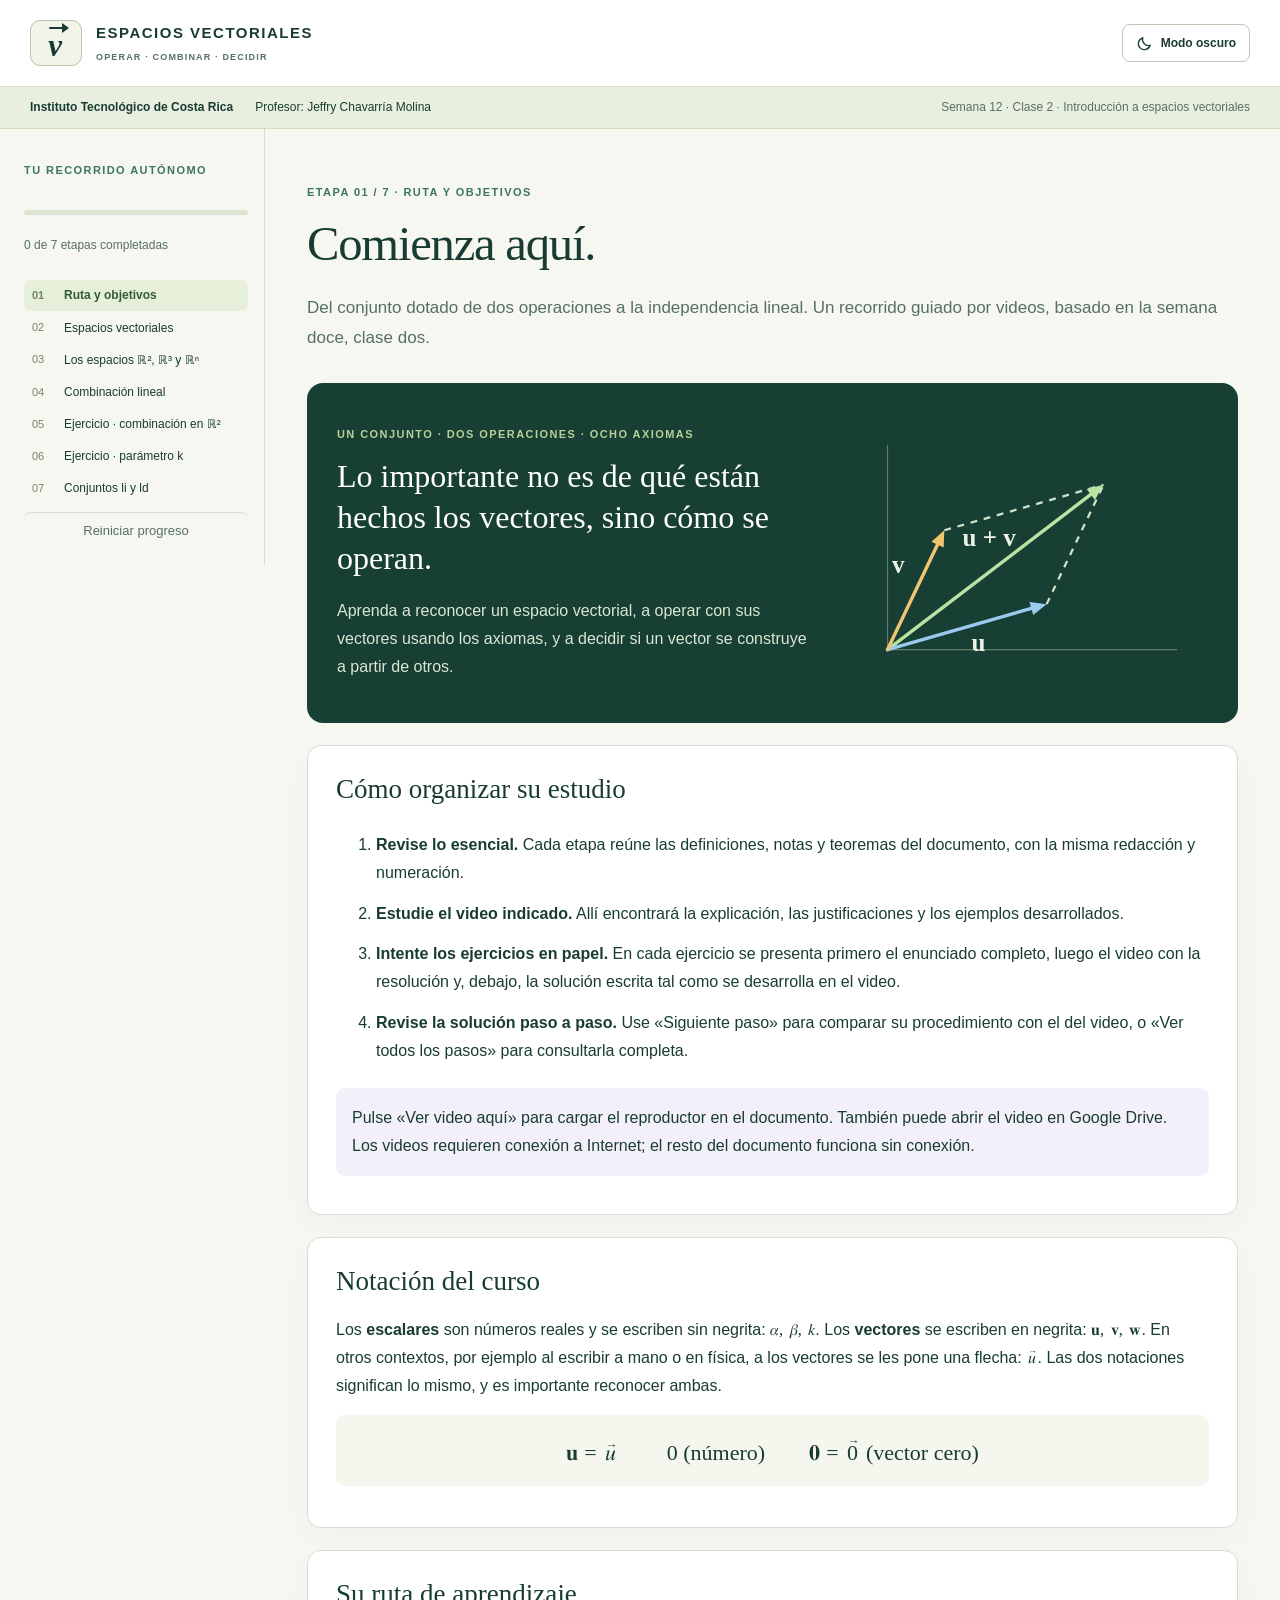
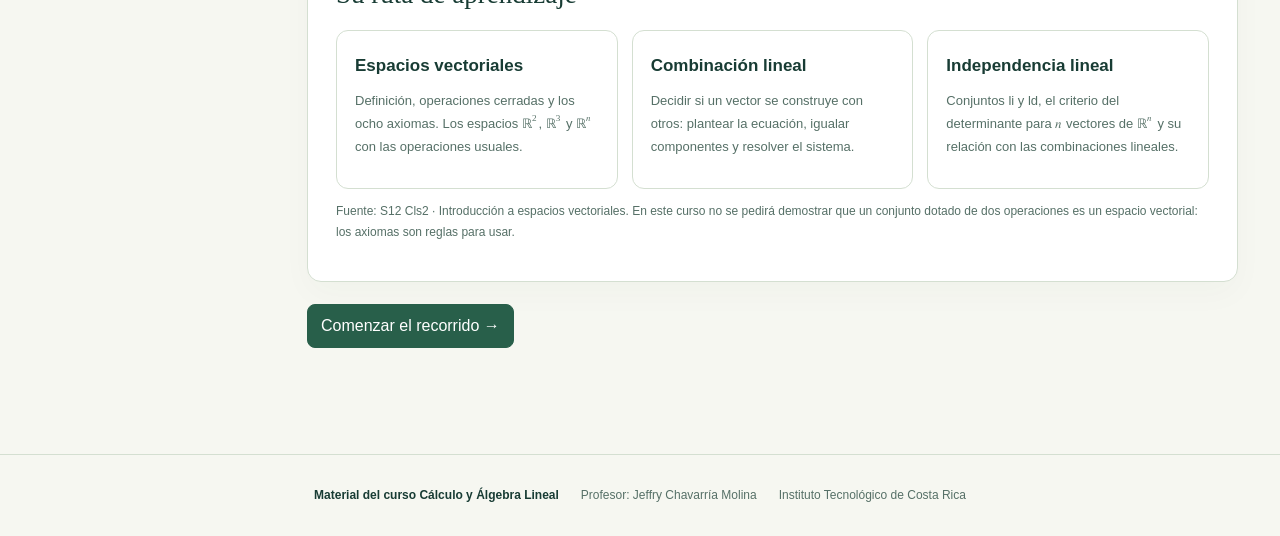
==== commit 83bee595: "Quitar candados del material de Espacios Vectoriales" ====
--- a/CAL/EspaciosVectoriales/index.html
+++ b/CAL/EspaciosVectoriales/index.html
@@ -239,7 +239,7 @@
   .paper-step{padding:13px}
   .identity-topic{margin-left:0}
 }
-</style></head><body><a class="skip" href="#main">Saltar al contenido</a><header><a href="#" id="home" class="brand"><span class="brand-mark" aria-hidden="true"><span class="bm-v">v</span></span><span>ESPACIOS VECTORIALES<small>OPERAR · COMBINAR · DECIDIR</small></span></a><div class="audio-controls"><button type="button" id="theme-toggle" class="theme-toggle" aria-pressed="false" aria-label="Cambiar a modo oscuro"><svg class="moon-icon" viewBox="0 0 24 24" fill="none" stroke="currentColor" stroke-width="1.8" aria-hidden="true"><path d="M20 14.5A8.5 8.5 0 0 1 9.5 4 8.5 8.5 0 1 0 20 14.5Z"/></svg><svg class="sun-icon" viewBox="0 0 24 24" fill="none" stroke="currentColor" stroke-width="1.8" aria-hidden="true"><circle cx="12" cy="12" r="4"/><path d="M12 1v3m0 16v3M1 12h3m16 0h3M4 4l2 2m12 12 2 2M4 20l2-2M18 6l2-2"/></svg><span>Modo oscuro</span></button></div></header><div class="identity"><strong>Instituto Tecnológico de Costa Rica</strong><span>Profesor: Jeffry Chavarría Molina</span><span class="identity-topic">Semana 12 · Clase 2 · Introducción a espacios vectoriales</span></div><div class="layout"><aside><p class="eyebrow">TU RECORRIDO AUTÓNOMO</p><div class="progress-track"><div id="progress"></div></div><p class="small" id="progress-label"></p><nav id="navigation" aria-label="Secciones del documento"></nav><button id="reset-progress" class="text-button">Reiniciar progreso</button></aside><main id="main" tabindex="-1"></main></div><footer><section class="access-note"><h2>Retome su estudio</h2><p>Se recomienda seguir el orden propuesto. Si cambia de navegador o dispositivo, o necesita repasar otro tema, puede quitar los candados. El progreso se guarda en este navegador.</p><button id="unlock-all">Quitar los candados</button><span id="access-status" role="status"></span></section><div class="footer-ribbon"><strong>Material del curso Cálculo y Álgebra Lineal</strong><span>Profesor: Jeffry Chavarría Molina</span><span>Instituto Tecnológico de Costa Rica</span></div></footer><script>const THEME_KEY='cal-espacios-vectoriales-tema-v1';
+</style></head><body><a class="skip" href="#main">Saltar al contenido</a><header><a href="#" id="home" class="brand"><span class="brand-mark" aria-hidden="true"><span class="bm-v">v</span></span><span>ESPACIOS VECTORIALES<small>OPERAR · COMBINAR · DECIDIR</small></span></a><div class="audio-controls"><button type="button" id="theme-toggle" class="theme-toggle" aria-pressed="false" aria-label="Cambiar a modo oscuro"><svg class="moon-icon" viewBox="0 0 24 24" fill="none" stroke="currentColor" stroke-width="1.8" aria-hidden="true"><path d="M20 14.5A8.5 8.5 0 0 1 9.5 4 8.5 8.5 0 1 0 20 14.5Z"/></svg><svg class="sun-icon" viewBox="0 0 24 24" fill="none" stroke="currentColor" stroke-width="1.8" aria-hidden="true"><circle cx="12" cy="12" r="4"/><path d="M12 1v3m0 16v3M1 12h3m16 0h3M4 4l2 2m12 12 2 2M4 20l2-2M18 6l2-2"/></svg><span>Modo oscuro</span></button></div></header><div class="identity"><strong>Instituto Tecnológico de Costa Rica</strong><span>Profesor: Jeffry Chavarría Molina</span><span class="identity-topic">Semana 12 · Clase 2 · Introducción a espacios vectoriales</span></div><div class="layout"><aside><p class="eyebrow">TU RECORRIDO AUTÓNOMO</p><div class="progress-track"><div id="progress"></div></div><p class="small" id="progress-label"></p><nav id="navigation" aria-label="Secciones del documento"></nav><button id="reset-progress" class="text-button">Reiniciar progreso</button></aside><main id="main" tabindex="-1"></main></div><footer><div class="footer-ribbon"><strong>Material del curso Cálculo y Álgebra Lineal</strong><span>Profesor: Jeffry Chavarría Molina</span><span>Instituto Tecnológico de Costa Rica</span></div></footer><script>const THEME_KEY='cal-espacios-vectoriales-tema-v1';
 const themeButton=document.getElementById('theme-toggle');
 function setTheme(theme,persist=false){
   document.documentElement.dataset.theme=theme;
@@ -298,12 +298,12 @@
 const STUDY_VIDEOS={"1":["DefinicionEspacioVectorial","Espacios vectoriales: definición y axiomas"],"2":["EspaciosR2yRn","Los espacios ℝ², ℝ³ y ℝⁿ"],"3":["CombinacionLineal","Combinación lineal de vectores"],"4":["EjemploCombinacionLinealR2","Ejemplo: combinación lineal en ℝ²"],"5":["EjemploCombinacionLinealParametro","Ejemplo: combinación lineal con un parámetro"],"6":["IndependenciaLineal","Independencia y dependencia lineal"]};
 const PAGES=["<p class=\"eyebrow\">ETAPA 01 / 7 · Ruta y objetivos</p><h1>Comienza aquí.</h1><p class=\"lead\">Del conjunto dotado de dos operaciones a la independencia lineal. Un recorrido guiado por videos, basado en la semana doce, clase dos.</p><section class=\"hero\"><div><p class=\"eyebrow\">UN CONJUNTO · DOS OPERACIONES · OCHO AXIOMAS</p><h2>Lo importante no es de qué están hechos los vectores, sino cómo se operan.</h2><p>Aprenda a reconocer un espacio vectorial, a operar con sus vectores usando los axiomas, y a decidir si un vector se construye a partir de otros.</p></div><svg viewBox=\"0 0 300 220\" role=\"img\" aria-label=\"Suma de dos vectores: la diagonal del paralelogramo\"><path d=\"M30 195H285M30 195V15\" stroke=\"#5f7f6a\" fill=\"none\"/><path d=\"M170 155L220 50M80 90L220 50\" stroke=\"#cfe1c7\" stroke-dasharray=\"6 6\" stroke-width=\"2\" fill=\"none\"/><path d=\"M30 195L208.9 58.5\" stroke=\"#b9e3a3\" stroke-width=\"3\" stroke-linecap=\"round\"/><polygon fill=\"#b9e3a3\" points=\"220,50 212.5,63.3 205.2,53.7\"/><path d=\"M30 195L156.5 158.8\" stroke=\"#9cc9f0\" stroke-width=\"3\" stroke-linecap=\"round\"/><polygon fill=\"#9cc9f0\" points=\"170,155 158.2,164.6 154.9,153.1\"/><path d=\"M30 195L74.0 102.6\" stroke=\"#f0c56f\" stroke-width=\"3\" stroke-linecap=\"round\"/><polygon fill=\"#f0c56f\" points=\"80,90 79.4,105.2 68.6,100.1\"/><g fill=\"#edf3e5\" font-family=\"Georgia,serif\" font-size=\"22\" font-weight=\"700\"><text x=\"104\" y=\"196\">u</text><text x=\"34\" y=\"128\">v</text><text x=\"96\" y=\"104\">u + v</text></g></svg></section><section class=\"card \"><h2>Cómo organizar su estudio</h2><ol class=\"study-route\"><li><strong>Revise lo esencial.</strong> Cada etapa reúne las definiciones, notas y teoremas del documento, con la misma redacción y numeración.</li><li><strong>Estudie el video indicado.</strong> Allí encontrará la explicación, las justificaciones y los ejemplos desarrollados.</li><li><strong>Intente los ejercicios en papel.</strong> En cada ejercicio se presenta primero el enunciado completo, luego el video con la resolución y, debajo, la solución escrita tal como se desarrolla en el video.</li><li><strong>Revise la solución paso a paso.</strong> Use «Siguiente paso» para comparar su procedimiento con el del video, o «Ver todos los pasos» para consultarla completa.</li></ol><p class=\"notice\">Pulse «Ver video aquí» para cargar el reproductor en el documento. También puede abrir el video en Google Drive. Los videos requieren conexión a Internet; el resto del documento funciona sin conexión.</p></section><section class=\"card \"><h2>Notación del curso</h2><p>Los <strong>escalares</strong> son números reales y se escriben sin negrita: <math><mrow><mi>α</mi><mo separator=\"true\">,</mo></mrow><mrow><mtext> </mtext><mi>β</mi><mo separator=\"true\">,</mo></mrow><mrow><mtext> </mtext><mi>k</mi></mrow></math>. Los <strong>vectores</strong> se escriben en negrita: <math><mrow><mi>𝐮</mi><mo separator=\"true\">,</mo></mrow><mrow><mtext> </mtext><mi>𝐯</mi><mo separator=\"true\">,</mo></mrow><mrow><mtext> </mtext><mi>𝐰</mi></mrow></math>. En otros contextos, por ejemplo al escribir a mano o en física, a los vectores se les pone una flecha: <math><mover><mi>u</mi><mo stretchy=\"false\" style=\"transform:scale(0.75) translate(10%, 30%);\">→</mo></mover></math>. Las dos notaciones significan lo mismo, y es importante reconocer ambas.</p><div class=\"formula\"><span class=\"math-row\"><math display=\"block\" class=\"tml-display\" style=\"display:block math;\"><mrow><mi>𝐮</mi><mo>=</mo><mover><mi>u</mi><mo stretchy=\"false\" style=\"transform:scale(0.75) translate(10%, 30%);\">→</mo></mover></mrow></math><math display=\"block\" class=\"tml-display\" style=\"display:block math;\"><mrow><mn>0</mn><mtext> </mtext><mtext>(número)</mtext><mspace width=\"2em\"></mspace><mn>𝟎</mn><mo>=</mo><mover><mn>0</mn><mo stretchy=\"false\" style=\"transform:scale(0.75) translate(10%, 30%);\">→</mo></mover><mtext> </mtext><mtext>(vector cero)</mtext></mrow></math></span></div></section><section class=\"card \"><h2>Su ruta de aprendizaje</h2><div class=\"goals\"><div class=\"goal\"><h3>Espacios vectoriales</h3><p>Definición, operaciones cerradas y los ocho axiomas. Los espacios <math><msup><mi>ℝ</mi><mn>2</mn></msup></math>, <math><msup><mi>ℝ</mi><mn>3</mn></msup></math> y <math><msup><mi>ℝ</mi><mi>n</mi></msup></math> con las operaciones usuales.</p></div><div class=\"goal\"><h3>Combinación lineal</h3><p>Decidir si un vector se construye con otros: plantear la ecuación, igualar componentes y resolver el sistema.</p></div><div class=\"goal\"><h3>Independencia lineal</h3><p>Conjuntos li y ld, el criterio del determinante para <math><mi>n</mi></math> vectores de <math><msup><mi>ℝ</mi><mi>n</mi></msup></math> y su relación con las combinaciones lineales.</p></div></div><p class=\"small\">Fuente: S12 Cls2 · Introducción a espacios vectoriales. En este curso no se pedirá demostrar que un conjunto dotado de dos operaciones es un espacio vectorial: los axiomas son reglas para usar.</p></section><div class=\"actions\"><button class=\"primary\" data-next>Comenzar el recorrido →</button></div>","<p class=\"eyebrow\">ETAPA 02 / 7 · Espacios vectoriales</p><h1>Un conjunto, dos operaciones y ocho reglas.</h1><p class=\"lead\">Un espacio vectorial es un conjunto con una suma y una multiplicación por escalar que cumplen ocho axiomas. En este curso, los axiomas no se demuestran: se usan.</p><section class=\"card video-card\"><h2>Estudie el video</h2><p class=\"video-description\">En el siguiente video se presentan los escalares y los vectores con sus dos notaciones, la definición de espacio vectorial, las operaciones cerradas y los ocho axiomas, comentados uno por uno. También se muestra cómo usar los axiomas y se estudia el ejemplo del documento: las matrices cuadradas de orden dos.</p><div class=\"video-mount\" data-video=\"1\" data-kind=\"Teoría\"></div></section><section class=\"card \"><h2>Escalares y vectores</h2><p>Los <strong>escalares</strong> son números; en este curso, números reales. Se escriben con letras sin negrita, como <math><mi>α</mi></math>, <math><mi>β</mi></math> o <math><mi>k</mi></math>. Los <strong>vectores</strong> son los elementos del conjunto <math><mi class=\"mathcal\">𝒱</mi></math> y se escriben en negrita, como <math><mi>𝐮</mi></math>, <math><mi>𝐯</mi></math> y <math><mi>𝐰</mi></math>. Al escribir a mano, o en física, se les suele poner una flecha.</p><div class=\"formula\"><span class=\"math-row\"><math display=\"block\" class=\"tml-display\" style=\"display:block math;\"><mrow><mtext>Escalares: </mtext><mtext> </mtext><mi>α</mi><mo separator=\"true\">,</mo><mtext> </mtext><mi>β</mi><mo separator=\"true\">,</mo><mtext> </mtext><mi>k</mi></mrow></math><math display=\"block\" class=\"tml-display\" style=\"display:block math;\"><mrow><mtext>Vectores: </mtext><mtext> </mtext><mi>𝐮</mi><mo>=</mo><mover><mi>u</mi><mo stretchy=\"false\" style=\"transform:scale(0.75) translate(10%, 30%);\">→</mo></mover><mo separator=\"true\">,</mo><mspace width=\"1em\"></mspace><mi>𝐯</mi><mo>=</mo><mover><mi>v</mi><mo stretchy=\"false\" style=\"transform:scale(0.75) translate(10%, 30%);\">→</mo></mover><mo separator=\"true\">,</mo><mspace width=\"1em\"></mspace><mi>𝐰</mi><mo>=</mo><mover><mi>w</mi><mo stretchy=\"false\" style=\"transform:scale(0.75) translate(10%, 30%);\">→</mo></mover></mrow></math></span></div><p>En particular, distinguiremos el número <math><mn>0</mn></math>, sin negrita, del vector cero <math><mrow><mn>𝟎</mn><mo>=</mo></mrow><mrow><mover><mn>0</mn><mo stretchy=\"false\" style=\"transform:scale(0.75) translate(10%, 30%);\">→</mo></mover></mrow></math>.</p></section><section class=\"card \"><h2>Definición</h2><div class=\"doc-box def\"><p class=\"doc-box-title\">Definición: Espacio vectorial</p><div class=\"doc-box-body\"><p>Sea <math><mi class=\"mathcal\">𝒦</mi></math> un campo y sea <math><mi class=\"mathcal\">𝒱</mi></math> un conjunto no vacío dotado de dos operaciones, a saber:</p><ul><li><strong>Adición (+):</strong> la cual debe ser un operador cerrado para elementos de <math><mi class=\"mathcal\">𝒱</mi></math>. Lo que significa que para cualquier <math><mrow><mi>𝐮</mi><mo separator=\"true\">,</mo></mrow><mrow><mi>𝐯</mi><mo>∈</mo></mrow><mrow><mi class=\"mathcal\">𝒱</mi></mrow></math> se cumple que <math><mrow><mi>𝐮</mi><mo>+</mo></mrow><mrow><mi>𝐯</mi><mo>∈</mo></mrow><mrow><mi class=\"mathcal\">𝒱</mi></mrow></math>.</li><li><strong>Multiplicación por escalar (·):</strong> la cual debe cumplir que para cualquier <math><mrow><mi>𝐮</mi><mo>∈</mo></mrow><mrow><mi class=\"mathcal\">𝒱</mi></mrow></math> y para cualquier escalar <math><mrow><mi>α</mi><mo>∈</mo></mrow><mrow><mi class=\"mathcal\">𝒦</mi></mrow></math> se cumple que <math><mrow><mi>α</mi><mo>⋅</mo></mrow><mrow><mi>𝐮</mi><mo>∈</mo></mrow><mrow><mi class=\"mathcal\">𝒱</mi></mrow></math>.</li></ul><p>Si los siguientes axiomas son válidos para todo <math><mrow><mi>𝐮</mi><mo separator=\"true\">,</mo></mrow><mrow><mi>𝐯</mi><mo separator=\"true\">,</mo></mrow><mrow><mi>𝐰</mi><mo>∈</mo></mrow><mrow><mi class=\"mathcal\">𝒱</mi></mrow></math> y para todos los escalares <math><mi>α</mi></math> y <math><mi>β</mi></math> en <math><mi class=\"mathcal\">𝒦</mi></math>, entonces <math><mrow><mo form=\"prefix\" stretchy=\"false\">(</mo><mi class=\"mathcal\">𝒱</mi><mo separator=\"true\">,</mo><mo form=\"prefix\" stretchy=\"false\">+</mo><mo separator=\"true\">,</mo><mo form=\"prefix\" stretchy=\"false\">⋅</mo><mo form=\"postfix\" stretchy=\"false\">)</mo></mrow></math> es un espacio vectorial y sus elementos reciben el nombre de vectores.</p></div></div><p>Las dos condiciones dicen que las operaciones son <strong>cerradas</strong>: si sumamos dos vectores del conjunto, o multiplicamos un vector por un escalar, el resultado vuelve a estar en <math><mi class=\"mathcal\">𝒱</mi></math>. Al operar, nunca nos salimos del conjunto. En este curso los escalares son números reales, por eso hablaremos de <strong>espacios vectoriales reales</strong>.</p></section><section class=\"card \"><h2>Axiomas para espacios vectoriales</h2><p class=\"eyebrow\">De la adición</p><div class=\"property-list\"><div class=\"property\"><h3>Axioma 1 · la adición es conmutativa</h3><div class=\"formula\"><math display=\"block\" class=\"tml-display\" style=\"display:block math;\"><mrow><mi>𝐮</mi><mo>+</mo><mi>𝐯</mi><mo>=</mo><mi>𝐯</mi><mo>+</mo><mi>𝐮</mi></mrow></math></div><p>El orden en que sumamos dos vectores no altera el resultado.</p></div><div class=\"property\"><h3>Axioma 2 · la adición es asociativa</h3><div class=\"formula\"><math display=\"block\" class=\"tml-display\" style=\"display:block math;\"><mrow><mo form=\"prefix\" stretchy=\"false\">(</mo><mi>𝐮</mi><mo>+</mo><mi>𝐯</mi><mo form=\"postfix\" stretchy=\"false\">)</mo><mo>+</mo><mi>𝐰</mi><mo>=</mo><mi>𝐮</mi><mo>+</mo><mo form=\"prefix\" stretchy=\"false\">(</mo><mi>𝐯</mi><mo>+</mo><mi>𝐰</mi><mo form=\"postfix\" stretchy=\"false\">)</mo></mrow></math></div><p>Podemos agrupar los sumandos como queramos. Por eso, en adelante, escribiremos <math><mrow><mi>𝐮</mi><mo>+</mo></mrow><mrow><mi>𝐯</mi><mo>+</mo></mrow><mrow><mi>𝐰</mi></mrow></math> sin paréntesis.</p></div><div class=\"property\"><h3>Axioma 3 · existencia del neutro aditivo</h3><div class=\"formula\"><math display=\"block\" class=\"tml-display\" style=\"display:block math;\"><mrow><mtext>Existe </mtext><mn>𝟎</mn><mo>∈</mo><mi class=\"mathcal\">𝒱</mi><mtext> tal que </mtext><mtext> </mtext><mi>𝐮</mi><mo>+</mo><mn>𝟎</mn><mo>=</mo><mn>𝟎</mn><mo>+</mo><mi>𝐮</mi><mo>=</mo><mi>𝐮</mi></mrow></math></div><p>El vector cero, o vector nulo, no cambia ningún vector al sumarlo. Este cero es un vector: va en negrita, o con flecha; no es el número cero.</p></div><div class=\"property\"><h3>Axioma 4 · existencia de inversos aditivos</h3><div class=\"formula\"><math display=\"block\" class=\"tml-display\" style=\"display:block math;\"><mrow><mtext>Para cada </mtext><mi>𝐮</mi><mo>∈</mo><mi class=\"mathcal\">𝒱</mi><mtext> existe </mtext><mo>−</mo><mi>𝐮</mi><mo>∈</mo><mi class=\"mathcal\">𝒱</mi><mtext> tal que </mtext><mtext> </mtext><mi>𝐮</mi><mo>+</mo><mo form=\"prefix\" stretchy=\"false\">(</mo><mo form=\"prefix\" stretchy=\"false\">−</mo><mi>𝐮</mi><mo form=\"postfix\" stretchy=\"false\">)</mo><mo>=</mo><mo form=\"prefix\" stretchy=\"false\">(</mo><mo form=\"prefix\" stretchy=\"false\">−</mo><mi>𝐮</mi><mo form=\"postfix\" stretchy=\"false\">)</mo><mo>+</mo><mi>𝐮</mi><mo>=</mo><mn>𝟎</mn></mrow></math></div><p>Es el vector opuesto. Gracias a él podemos restar vectores: <math><mrow><mi>𝐮</mi><mo>−</mo></mrow><mrow><mi>𝐯</mi></mrow></math> significa <math><mrow><mi>𝐮</mi><mo>+</mo></mrow><mrow><mo form=\"prefix\" stretchy=\"false\">(</mo><mo form=\"prefix\" stretchy=\"false\">−</mo><mi>𝐯</mi><mo form=\"postfix\" stretchy=\"false\">)</mo></mrow></math>.</p></div></div><p class=\"eyebrow axioms-split\">De la multiplicación por escalar</p><div class=\"property-list\"><div class=\"property\"><h3>Axioma 5 · distributiva respecto a la adición de vectores</h3><div class=\"formula\"><math display=\"block\" class=\"tml-display\" style=\"display:block math;\"><mrow><mi>α</mi><mo>⋅</mo><mo form=\"prefix\" stretchy=\"false\">(</mo><mi>𝐮</mi><mo>+</mo><mi>𝐯</mi><mo form=\"postfix\" stretchy=\"false\">)</mo><mo>=</mo><mi>α</mi><mo>⋅</mo><mi>𝐮</mi><mo>+</mo><mi>α</mi><mo>⋅</mo><mi>𝐯</mi></mrow></math></div><p>El escalar se distribuye sobre una suma de vectores. Por ejemplo, <math><mrow><mn>3</mn><mo form=\"prefix\" stretchy=\"false\">(</mo><mi>𝐮</mi><mo>+</mo><mi>𝐯</mi><mo form=\"postfix\" stretchy=\"false\">)</mo><mo>=</mo></mrow><mrow><mn>3</mn><mi>𝐮</mi><mo>+</mo></mrow><mrow><mn>3</mn><mi>𝐯</mi></mrow></math>.</p></div><div class=\"property\"><h3>Axioma 6 · distributiva respecto a la adición de escalares</h3><div class=\"formula\"><math display=\"block\" class=\"tml-display\" style=\"display:block math;\"><mrow><mo form=\"prefix\" stretchy=\"false\">(</mo><mi>α</mi><mo>+</mo><mi>β</mi><mo form=\"postfix\" stretchy=\"false\">)</mo><mo>⋅</mo><mi>𝐮</mi><mo>=</mo><mi>α</mi><mo>⋅</mo><mi>𝐮</mi><mo>+</mo><mi>β</mi><mo>⋅</mo><mi>𝐮</mi></mrow></math></div><p>Aunque se usa el mismo símbolo, las dos sumas son distintas: a la izquierda, <math><mrow><mi>α</mi><mo>+</mo></mrow><mrow><mi>β</mi></mrow></math> es una suma de números; a la derecha, se suman dos vectores.</p></div><div class=\"property\"><h3>Axioma 7 · asociatividad</h3><div class=\"formula\"><math display=\"block\" class=\"tml-display\" style=\"display:block math;\"><mrow><mi>α</mi><mo>⋅</mo><mo form=\"prefix\" stretchy=\"false\">(</mo><mi>β</mi><mo>⋅</mo><mi>𝐮</mi><mo form=\"postfix\" stretchy=\"false\">)</mo><mo>=</mo><mo form=\"prefix\" stretchy=\"false\">(</mo><mi>α</mi><mi>β</mi><mo form=\"postfix\" stretchy=\"false\">)</mo><mo>⋅</mo><mi>𝐮</mi></mrow></math></div><p>Multiplicar dos veces por un escalar equivale a multiplicar primero los números y luego el resultado por el vector. Por ejemplo, <math><mrow><mn>2</mn><mo form=\"prefix\" stretchy=\"false\">(</mo><mn>3</mn><mi>𝐮</mi><mo form=\"postfix\" stretchy=\"false\">)</mo><mo>=</mo></mrow><mrow><mn>6</mn><mi>𝐮</mi></mrow></math>.</p></div><div class=\"property\"><h3>Axioma 8 · neutro multiplicativo y escalar cero</h3><div class=\"formula\"><math display=\"block\" class=\"tml-display\" style=\"display:block math;\"><mrow><mn>1</mn><mo>⋅</mo><mi>𝐮</mi><mo>=</mo><mi>𝐮</mi><mspace width=\"2em\"></mspace><mtext>y</mtext><mspace width=\"2em\"></mspace><mn>0</mn><mo>⋅</mo><mi>𝐮</mi><mo>=</mo><mn>𝟎</mn></mrow></math></div><p>El número uno no cambia ningún vector, y el número cero multiplicado por cualquier vector da el vector cero. A la izquierda el cero es un número; a la derecha, un vector.</p></div></div></section><div class=\"doc-box nota\"><p class=\"doc-box-title\">Nota</p><div class=\"doc-box-body\"><p>En este curso no se pedirá demostrar que un conjunto dotado de dos operaciones es un espacio vectorial. Para nosotros, los axiomas son reglas que podemos usar con confianza al operar con vectores.</p></div></div><section class=\"card \"><h2>Cómo se usan los axiomas</h2><p>Simplifiquemos <math><mrow><mn>3</mn><mo form=\"prefix\" stretchy=\"false\">(</mo><mi>𝐮</mi><mo>+</mo><mi>𝐯</mi><mo form=\"postfix\" stretchy=\"false\">)</mo><mo>+</mo></mrow><mrow><mn>2</mn><mi>𝐮</mi></mrow></math>. Cada paso está respaldado por un axioma.</p><div class=\"actions paper-controls\" data-paper=\"paper-1\"><button data-step-next>Siguiente paso</button><button data-step-all>Ver todos los pasos</button><button data-step-reset>Volver al inicio</button></div><div id=\"paper-1\" class=\"step-list\" data-visible=\"5\"><article class=\"paper-step\" data-step=\"0\"><div class=\"step-caption\"><h3>1. Distribuimos el 3</h3><span class=\"step-why\">Axioma 5</span></div><div class=\"step-formula\"><math display=\"block\" class=\"tml-display\" style=\"display:block math;\"><mrow><mn>3</mn><mo form=\"prefix\" stretchy=\"false\">(</mo><mi>𝐮</mi><mo>+</mo><mi>𝐯</mi><mo form=\"postfix\" stretchy=\"false\">)</mo><mo>+</mo><mn>2</mn><mi>𝐮</mi><mo>=</mo><mo form=\"prefix\" stretchy=\"false\">(</mo><mn>3</mn><mi>𝐮</mi><mo>+</mo><mn>3</mn><mi>𝐯</mi><mo form=\"postfix\" stretchy=\"false\">)</mo><mo>+</mo><mn>2</mn><mi>𝐮</mi></mrow></math></div></article><article class=\"paper-step\" data-step=\"1\"><div class=\"step-caption\"><h3>2. Cambiamos el orden de 3u y 3v</h3><span class=\"step-why\">Axioma 1</span></div><div class=\"step-formula\"><math display=\"block\" class=\"tml-display\" style=\"display:block math;\"><mrow><mo>=</mo><mo form=\"prefix\" stretchy=\"false\">(</mo><mn>3</mn><mi>𝐯</mi><mo>+</mo><mn>3</mn><mi>𝐮</mi><mo form=\"postfix\" stretchy=\"false\">)</mo><mo>+</mo><mn>2</mn><mi>𝐮</mi></mrow></math></div></article><article class=\"paper-step\" data-step=\"2\"><div class=\"step-caption\"><h3>3. Agrupamos 3u con 2u</h3><span class=\"step-why\">Axioma 2</span></div><div class=\"step-formula\"><math display=\"block\" class=\"tml-display\" style=\"display:block math;\"><mrow><mo>=</mo><mn>3</mn><mi>𝐯</mi><mo>+</mo><mo form=\"prefix\" stretchy=\"false\">(</mo><mn>3</mn><mi>𝐮</mi><mo>+</mo><mn>2</mn><mi>𝐮</mi><mo form=\"postfix\" stretchy=\"false\">)</mo></mrow></math></div></article><article class=\"paper-step\" data-step=\"3\"><div class=\"step-caption\"><h3>4. Sacamos u como factor común</h3><span class=\"step-why\">Axioma 6</span></div><div class=\"step-formula\"><math display=\"block\" class=\"tml-display\" style=\"display:block math;\"><mrow><mo>=</mo><mn>3</mn><mi>𝐯</mi><mo>+</mo><mo form=\"prefix\" stretchy=\"false\">(</mo><mn>3</mn><mo>+</mo><mn>2</mn><mo form=\"postfix\" stretchy=\"false\">)</mo><mi>𝐮</mi></mrow></math></div></article><article class=\"paper-step\" data-step=\"4\"><div class=\"step-caption\"><h3>5. Resultado</h3><span class=\"step-why\">Axioma 1</span></div><div class=\"step-formula\"><math display=\"block\" class=\"tml-display\" style=\"display:block math;\"><mrow><mo>=</mo><mn>3</mn><mi>𝐯</mi><mo>+</mo><mn>5</mn><mi>𝐮</mi><mo>=</mo><mn>5</mn><mi>𝐮</mi><mo>+</mo><mn>3</mn><mi>𝐯</mi></mrow></math></div></article></div></section><section class=\"card \"><h2>Ejemplo del documento: matrices de orden 2</h2><div class=\"doc-box ej\"><p class=\"doc-box-title\">Ejemplo</p><div class=\"doc-box-body\"><p>Considere el conjunto <math><mi class=\"mathcal\">𝒱</mi></math> formado por todas las matrices cuadradas de orden 2 definido con la adición usual de matrices y la multiplicación de un número real por una matriz tal y como se estableció en el capítulo anterior. ¿Será <math><mrow><mo form=\"prefix\" stretchy=\"false\">(</mo><mi class=\"mathcal\">𝒱</mi><mo separator=\"true\">,</mo><mo form=\"prefix\" stretchy=\"false\">+</mo><mo separator=\"true\">,</mo><mo form=\"prefix\" stretchy=\"false\">⋅</mo><mo form=\"postfix\" stretchy=\"false\">)</mo></mrow></math> un espacio vectorial real?</p></div></div><div class=\"solution-block\"><p class=\"eyebrow\">Solución · tal como se desarrolla en el video</p><p class=\"small\">Antes de revisar la solución, piense qué significa sumar dos matrices de orden 2 y multiplicar una matriz por un número.</p><div class=\"actions paper-controls\" data-paper=\"paper-2\"><button data-step-next>Siguiente paso</button><button data-step-all>Ver todos los pasos</button><button data-step-reset>Volver al inicio</button></div><div id=\"paper-2\" class=\"step-list\" data-visible=\"1\"><article class=\"paper-step\" data-step=\"0\"><div class=\"step-caption\"><h3>1. El conjunto</h3></div><p>Una matriz cuadrada de orden 2 es un arreglo de cuatro números reales, acomodados en dos filas y dos columnas. Por ejemplo:</p><div class=\"step-formula\"><math display=\"block\" class=\"tml-display\" style=\"display:block math;\"><mrow><mi class=\"mathcal\">𝒱</mi><mo>=</mo><mrow><mo fence=\"true\" form=\"prefix\">{</mo><mrow><mo fence=\"true\" form=\"prefix\">(</mo><mtable columnalign=\"center center\"><mtr><mtd style=\"padding-left:0em;\"><mi>a</mi></mtd><mtd style=\"padding-right:0em;\"><mi>b</mi></mtd></mtr><mtr><mtd style=\"padding-left:0em;\"><mi>c</mi></mtd><mtd style=\"padding-right:0em;\"><mi>d</mi></mtd></mtr></mtable><mo fence=\"true\" form=\"postfix\">)</mo></mrow><mtext> </mtext><mo fence=\"true\" form=\"prefix\" lspace=\"0.05em\" rspace=\"0.05em\">/</mo><mtext> </mtext><mi>a</mi><mo separator=\"true\">,</mo><mi>b</mi><mo separator=\"true\">,</mo><mi>c</mi><mo separator=\"true\">,</mo><mi>d</mi><mo>∈</mo><mi>ℝ</mi><mo fence=\"true\" form=\"postfix\">}</mo></mrow><mo separator=\"true\">,</mo><mspace width=\"2em\"></mspace><mrow><mo fence=\"true\" form=\"prefix\">(</mo><mtable columnalign=\"center center\"><mtr><mtd style=\"padding-left:0em;\"><mn>1</mn></mtd><mtd style=\"padding-right:0em;\"><mn>2</mn></mtd></mtr><mtr><mtd style=\"padding-left:0em;\"><mn>0</mn></mtd><mtd style=\"padding-right:0em;\"><mrow><mo>−</mo><mn>1</mn></mrow></mtd></mtr></mtable><mo fence=\"true\" form=\"postfix\">)</mo></mrow><mo>∈</mo><mi class=\"mathcal\">𝒱</mi></mrow></math></div></article><article class=\"paper-step hidden\" data-step=\"1\"><div class=\"step-caption\"><h3>2. La suma es cerrada</h3></div><p>Dos matrices de orden 2 se suman entrada por entrada: se suman los números que ocupan la misma posición.</p><div class=\"step-formula\"><math display=\"block\" class=\"tml-display\" style=\"display:block math;\"><mrow><mrow><mo fence=\"true\" form=\"prefix\">(</mo><mtable columnalign=\"center center\"><mtr><mtd style=\"padding-left:0em;\"><mn>1</mn></mtd><mtd style=\"padding-right:0em;\"><mn>2</mn></mtd></mtr><mtr><mtd style=\"padding-left:0em;\"><mn>0</mn></mtd><mtd style=\"padding-right:0em;\"><mrow><mo>−</mo><mn>1</mn></mrow></mtd></mtr></mtable><mo fence=\"true\" form=\"postfix\">)</mo></mrow><mo>+</mo><mrow><mo fence=\"true\" form=\"prefix\">(</mo><mtable columnalign=\"center center\"><mtr><mtd style=\"padding-left:0em;\"><mn>3</mn></mtd><mtd style=\"padding-right:0em;\"><mn>0</mn></mtd></mtr><mtr><mtd style=\"padding-left:0em;\"><mn>1</mn></mtd><mtd style=\"padding-right:0em;\"><mn>1</mn></mtd></mtr></mtable><mo fence=\"true\" form=\"postfix\">)</mo></mrow><mo>=</mo><mrow><mo fence=\"true\" form=\"prefix\">(</mo><mtable columnalign=\"center center\"><mtr><mtd style=\"padding-left:0em;\"><mrow><mn>1</mn><mo>+</mo><mn>3</mn></mrow></mtd><mtd style=\"padding-right:0em;\"><mrow><mn>2</mn><mo>+</mo><mn>0</mn></mrow></mtd></mtr><mtr><mtd style=\"padding-left:0em;\"><mrow><mn>0</mn><mo>+</mo><mn>1</mn></mrow></mtd><mtd style=\"padding-right:0em;\"><mrow><mo>−</mo><mn>1</mn><mo>+</mo><mn>1</mn></mrow></mtd></mtr></mtable><mo fence=\"true\" form=\"postfix\">)</mo></mrow><mo>=</mo><mrow><mo fence=\"true\" form=\"prefix\">(</mo><mtable columnalign=\"center center\"><mtr><mtd style=\"padding-left:0em;\"><mn>4</mn></mtd><mtd style=\"padding-right:0em;\"><mn>2</mn></mtd></mtr><mtr><mtd style=\"padding-left:0em;\"><mn>1</mn></mtd><mtd style=\"padding-right:0em;\"><mn>0</mn></mtd></mtr></mtable><mo fence=\"true\" form=\"postfix\">)</mo></mrow></mrow></math></div><p>El resultado es otra matriz de orden 2.</p></article><article class=\"paper-step hidden\" data-step=\"2\"><div class=\"step-caption\"><h3>3. La multiplicación por escalar es cerrada</h3></div><p>Para multiplicar una matriz por un número real, se multiplica cada entrada por ese número.</p><div class=\"step-formula\"><math display=\"block\" class=\"tml-display\" style=\"display:block math;\"><mrow><mn>2</mn><mo>⋅</mo><mrow><mo fence=\"true\" form=\"prefix\">(</mo><mtable columnalign=\"center center\"><mtr><mtd style=\"padding-left:0em;\"><mn>3</mn></mtd><mtd style=\"padding-right:0em;\"><mn>0</mn></mtd></mtr><mtr><mtd style=\"padding-left:0em;\"><mn>1</mn></mtd><mtd style=\"padding-right:0em;\"><mn>1</mn></mtd></mtr></mtable><mo fence=\"true\" form=\"postfix\">)</mo></mrow><mo>=</mo><mrow><mo fence=\"true\" form=\"prefix\">(</mo><mtable columnalign=\"center center\"><mtr><mtd style=\"padding-left:0em;\"><mrow><mn>2</mn><mo>⋅</mo><mn>3</mn></mrow></mtd><mtd style=\"padding-right:0em;\"><mrow><mn>2</mn><mo>⋅</mo><mn>0</mn></mrow></mtd></mtr><mtr><mtd style=\"padding-left:0em;\"><mrow><mn>2</mn><mo>⋅</mo><mn>1</mn></mrow></mtd><mtd style=\"padding-right:0em;\"><mrow><mn>2</mn><mo>⋅</mo><mn>1</mn></mrow></mtd></mtr></mtable><mo fence=\"true\" form=\"postfix\">)</mo></mrow><mo>=</mo><mrow><mo fence=\"true\" form=\"prefix\">(</mo><mtable columnalign=\"center center\"><mtr><mtd style=\"padding-left:0em;\"><mn>6</mn></mtd><mtd style=\"padding-right:0em;\"><mn>0</mn></mtd></mtr><mtr><mtd style=\"padding-left:0em;\"><mn>2</mn></mtd><mtd style=\"padding-right:0em;\"><mn>2</mn></mtd></mtr></mtable><mo fence=\"true\" form=\"postfix\">)</mo></mrow></mrow></math></div><p>De nuevo, el resultado es una matriz de orden 2.</p></article><article class=\"paper-step hidden\" data-step=\"3\"><div class=\"step-caption\"><h3>4. Conclusión</h3></div><p>Con estas operaciones se cumplen los ocho axiomas; así, <math><mrow><mo form=\"prefix\" stretchy=\"false\">(</mo><mi class=\"mathcal\">𝒱</mi><mo separator=\"true\">,</mo><mo form=\"prefix\" stretchy=\"false\">+</mo><mo separator=\"true\">,</mo><mo form=\"prefix\" stretchy=\"false\">⋅</mo><mo form=\"postfix\" stretchy=\"false\">)</mo></mrow></math> <strong>sí es un espacio vectorial real</strong>. En este espacio los vectores son matrices: el vector cero es la matriz nula y el opuesto de una matriz se obtiene cambiando el signo de cada entrada.</p><div class=\"step-formula\"><span class=\"math-row\"><math display=\"block\" class=\"tml-display\" style=\"display:block math;\"><mrow><mn>𝟎</mn><mo>=</mo><mrow><mo fence=\"true\" form=\"prefix\">(</mo><mtable columnalign=\"center center\"><mtr><mtd style=\"padding-left:0em;\"><mn>0</mn></mtd><mtd style=\"padding-right:0em;\"><mn>0</mn></mtd></mtr><mtr><mtd style=\"padding-left:0em;\"><mn>0</mn></mtd><mtd style=\"padding-right:0em;\"><mn>0</mn></mtd></mtr></mtable><mo fence=\"true\" form=\"postfix\">)</mo></mrow></mrow></math><math display=\"block\" class=\"tml-display\" style=\"display:block math;\"><mrow><mo>−</mo><mrow><mo fence=\"true\" form=\"prefix\">(</mo><mtable columnalign=\"center center\"><mtr><mtd style=\"padding-left:0em;\"><mi>a</mi></mtd><mtd style=\"padding-right:0em;\"><mi>b</mi></mtd></mtr><mtr><mtd style=\"padding-left:0em;\"><mi>c</mi></mtd><mtd style=\"padding-right:0em;\"><mi>d</mi></mtd></mtr></mtable><mo fence=\"true\" form=\"postfix\">)</mo></mrow><mo>=</mo><mrow><mo fence=\"true\" form=\"prefix\">(</mo><mtable columnalign=\"center center\"><mtr><mtd style=\"padding-left:0em;\"><mrow><mo>−</mo><mi>a</mi></mrow></mtd><mtd style=\"padding-right:0em;\"><mrow><mo>−</mo><mi>b</mi></mrow></mtd></mtr><mtr><mtd style=\"padding-left:0em;\"><mrow><mo>−</mo><mi>c</mi></mrow></mtd><mtd style=\"padding-right:0em;\"><mrow><mo>−</mo><mi>d</mi></mrow></mtd></mtr></mtable><mo fence=\"true\" form=\"postfix\">)</mo></mrow></mrow></math></span></div><p>Como acordamos, no demostramos los axiomas: los usamos.</p></article></div></div></section><div class=\"actions\"><button class=\"primary\" data-next>Continuar →</button></div>","<p class=\"eyebrow\">ETAPA 03 / 7 · Los espacios ℝ², ℝ³ y ℝⁿ</p><h1>Pares, ternas y n-tuplas.</h1><p class=\"lead\">Los ejemplos más importantes de espacios vectoriales: listas ordenadas de números reales que se suman y se multiplican por escalares componente a componente.</p><section class=\"card video-card\"><h2>Estudie el video</h2><p class=\"video-description\">En el siguiente video se presentan <math><msup><mi>ℝ</mi><mn>2</mn></msup></math>, <math><msup><mi>ℝ</mi><mn>3</mn></msup></math> y <math><msup><mi>ℝ</mi><mi>n</mi></msup></math> con sus operaciones usuales, se resuelve paso a paso un ejemplo, se explica la diferencia entre un punto y un vector, y se interpretan geométricamente la suma y la multiplicación por escalar, en el plano y en el espacio.</p><div class=\"video-mount\" data-video=\"2\" data-kind=\"Teoría\"></div></section><section class=\"card \"><h2>El espacio vectorial ℝ²</h2><div class=\"doc-box def\"><p class=\"doc-box-title\">Definición 1.1: Espacio vectorial <math><msup><mi>ℝ</mi><mn>2</mn></msup></math></p><div class=\"doc-box-body\"><p>El conjunto <math><msup><mi>ℝ</mi><mn>2</mn></msup></math> formado por todos los pares ordenados de la forma <math><mrow><mo form=\"prefix\" stretchy=\"false\">(</mo><mi>x</mi><mo separator=\"true\">,</mo><mi>y</mi><mo form=\"postfix\" stretchy=\"false\">)</mo></mrow></math>, donde <math><mrow><mi>x</mi><mo separator=\"true\">,</mo></mrow><mrow><mi>y</mi><mo>∈</mo></mrow><mrow><mi>ℝ</mi></mrow></math>, tal que:</p><div class=\"formula\"><math display=\"block\" class=\"tml-display\" style=\"display:block math;\"><mrow><msup><mi>ℝ</mi><mn>2</mn></msup><mo>=</mo><mo form=\"prefix\" stretchy=\"false\">{</mo><mo form=\"prefix\" stretchy=\"false\">(</mo><mi>x</mi><mo separator=\"true\">,</mo><mi>y</mi><mo form=\"postfix\" stretchy=\"false\">)</mo><mtext> </mtext><mi>/</mi><mtext> </mtext><mi>x</mi><mo>∈</mo><mi>ℝ</mi><mo separator=\"true\">,</mo><mtext> </mtext><mi>y</mi><mo>∈</mo><mi>ℝ</mi><mo form=\"postfix\" stretchy=\"false\">}</mo></mrow></math></div><p>es un espacio vectorial real con la suma y la multiplicación por escalar definidas por:</p><div class=\"formula\"><math display=\"block\" class=\"tml-display\" style=\"display:block math;\"><mrow><mi>𝐮</mi><mo>+</mo><mi>𝐯</mi><mo>=</mo><mo form=\"prefix\" stretchy=\"false\">(</mo><mi>a</mi><mo separator=\"true\">,</mo><mi>b</mi><mo form=\"postfix\" stretchy=\"false\">)</mo><mo>+</mo><mo form=\"prefix\" stretchy=\"false\">(</mo><mi>c</mi><mo separator=\"true\">,</mo><mi>d</mi><mo form=\"postfix\" stretchy=\"false\">)</mo><mo>=</mo><mo form=\"prefix\" stretchy=\"false\">(</mo><mi>a</mi><mo>+</mo><mi>c</mi><mo separator=\"true\">,</mo><mspace width=\"0.1667em\"></mspace><mi>b</mi><mo>+</mo><mi>d</mi><mo form=\"postfix\" stretchy=\"false\">)</mo><mo>∈</mo><msup><mi>ℝ</mi><mn>2</mn></msup></mrow></math></div><div class=\"formula\"><math display=\"block\" class=\"tml-display\" style=\"display:block math;\"><mrow><mi>k</mi><mo>⋅</mo><mi>𝐮</mi><mo>=</mo><mi>k</mi><mo form=\"prefix\" stretchy=\"false\">(</mo><mi>a</mi><mo separator=\"true\">,</mo><mi>b</mi><mo form=\"postfix\" stretchy=\"false\">)</mo><mo>=</mo><mo form=\"prefix\" stretchy=\"false\">(</mo><mi>k</mi><mi>a</mi><mo separator=\"true\">,</mo><mspace width=\"0.1667em\"></mspace><mi>k</mi><mi>b</mi><mo form=\"postfix\" stretchy=\"false\">)</mo><mo>∈</mo><msup><mi>ℝ</mi><mn>2</mn></msup></mrow></math></div></div></div><p>Para sumar, se suman las primeras componentes entre sí y las segundas entre sí. Para multiplicar por un escalar <math><mi>k</mi></math>, el número <math><mi>k</mi></math> multiplica a cada componente. En ambos casos el resultado es otro par ordenado.</p></section><section class=\"card \"><h2>Ejemplo: (5, 3) + 2(3, 4)</h2><div class=\"actions paper-controls\" data-paper=\"paper-3\"><button data-step-next>Siguiente paso</button><button data-step-all>Ver todos los pasos</button><button data-step-reset>Volver al inicio</button></div><div id=\"paper-3\" class=\"step-list\" data-visible=\"3\"><article class=\"paper-step\" data-step=\"0\"><div class=\"step-caption\"><h3>1. Primero, la multiplicación por escalar</h3><span class=\"step-why\">el 2 multiplica a cada componente</span></div><div class=\"step-formula\"><math display=\"block\" class=\"tml-display\" style=\"display:block math;\"><mrow><mo form=\"prefix\" stretchy=\"false\">(</mo><mn>5</mn><mo separator=\"true\">,</mo><mspace width=\"0.1667em\"></mspace><mn>3</mn><mo form=\"postfix\" stretchy=\"false\">)</mo><mo>+</mo><mn>2</mn><mo form=\"prefix\" stretchy=\"false\">(</mo><mn>3</mn><mo separator=\"true\">,</mo><mspace width=\"0.1667em\"></mspace><mn>4</mn><mo form=\"postfix\" stretchy=\"false\">)</mo><mo>=</mo><mo form=\"prefix\" stretchy=\"false\">(</mo><mn>5</mn><mo separator=\"true\">,</mo><mspace width=\"0.1667em\"></mspace><mn>3</mn><mo form=\"postfix\" stretchy=\"false\">)</mo><mo>+</mo><mo form=\"prefix\" stretchy=\"false\">(</mo><mn>2</mn><mo>⋅</mo><mn>3</mn><mo separator=\"true\">,</mo><mspace width=\"0.1667em\"></mspace><mn>2</mn><mo>⋅</mo><mn>4</mn><mo form=\"postfix\" stretchy=\"false\">)</mo><mo>=</mo><mo form=\"prefix\" stretchy=\"false\">(</mo><mn>5</mn><mo separator=\"true\">,</mo><mspace width=\"0.1667em\"></mspace><mn>3</mn><mo form=\"postfix\" stretchy=\"false\">)</mo><mo>+</mo><mo form=\"prefix\" stretchy=\"false\">(</mo><mn>6</mn><mo separator=\"true\">,</mo><mspace width=\"0.1667em\"></mspace><mn>8</mn><mo form=\"postfix\" stretchy=\"false\">)</mo></mrow></math></div></article><article class=\"paper-step\" data-step=\"1\"><div class=\"step-caption\"><h3>2. Luego, la suma componente a componente</h3><span class=\"step-why\">primeras con primeras, segundas con segundas</span></div><div class=\"step-formula\"><math display=\"block\" class=\"tml-display\" style=\"display:block math;\"><mrow><mo>=</mo><mo form=\"prefix\" stretchy=\"false\">(</mo><mn>5</mn><mo>+</mo><mn>6</mn><mo separator=\"true\">,</mo><mspace width=\"0.1667em\"></mspace><mn>3</mn><mo>+</mo><mn>8</mn><mo form=\"postfix\" stretchy=\"false\">)</mo></mrow></math></div></article><article class=\"paper-step\" data-step=\"2\"><div class=\"step-caption\"><h3>3. Resultado</h3></div><div class=\"step-formula\"><math display=\"block\" class=\"tml-display\" style=\"display:block math;\"><mrow><mo>=</mo><mo form=\"prefix\" stretchy=\"false\">(</mo><mn>11</mn><mo separator=\"true\">,</mo><mspace width=\"0.1667em\"></mspace><mn>11</mn><mo form=\"postfix\" stretchy=\"false\">)</mo></mrow></math></div></article></div></section><section class=\"card \"><h2>Punto y vector</h2><div class=\"figure-pair\"><figure class=\"plane-figure\"><svg class=\"plane\" viewBox=\"0 0 282 236\" role=\"img\" aria-label=\"Punto P de coordenadas 3, 2\"><line class=\"pl-grid\" x1=\"26\" y1=\"210\" x2=\"26\" y2=\"26\"/><line class=\"pl-grid\" x1=\"72\" y1=\"210\" x2=\"72\" y2=\"26\"/><line class=\"pl-grid\" x1=\"118\" y1=\"210\" x2=\"118\" y2=\"26\"/><line class=\"pl-grid\" x1=\"164\" y1=\"210\" x2=\"164\" y2=\"26\"/><line class=\"pl-grid\" x1=\"210\" y1=\"210\" x2=\"210\" y2=\"26\"/><line class=\"pl-grid\" x1=\"256\" y1=\"210\" x2=\"256\" y2=\"26\"/><line class=\"pl-grid\" x1=\"26\" y1=\"210\" x2=\"256\" y2=\"210\"/><line class=\"pl-grid\" x1=\"26\" y1=\"164\" x2=\"256\" y2=\"164\"/><line class=\"pl-grid\" x1=\"26\" y1=\"118\" x2=\"256\" y2=\"118\"/><line class=\"pl-grid\" x1=\"26\" y1=\"72\" x2=\"256\" y2=\"72\"/><line class=\"pl-grid\" x1=\"26\" y1=\"26\" x2=\"256\" y2=\"26\"/><line class=\"pl-axis\" x1=\"26\" y1=\"164\" x2=\"268\" y2=\"164\"/><line class=\"pl-axis\" x1=\"72\" y1=\"210\" x2=\"72\" y2=\"14\"/><polygon class=\"pl-axis-head\" points=\"272,164 262,159 262,169\"/><polygon class=\"pl-axis-head\" points=\"72,10 67,20 77,20\"/><text class=\"pl-tick\" x=\"26\" y=\"179\" text-anchor=\"middle\">−1</text><text class=\"pl-tick\" x=\"118\" y=\"179\" text-anchor=\"middle\">1</text><text class=\"pl-tick\" x=\"164\" y=\"179\" text-anchor=\"middle\">2</text><text class=\"pl-tick\" x=\"210\" y=\"179\" text-anchor=\"middle\">3</text><text class=\"pl-tick\" x=\"256\" y=\"179\" text-anchor=\"middle\">4</text><text class=\"pl-tick\" x=\"65\" y=\"214\" text-anchor=\"end\">−1</text><text class=\"pl-tick\" x=\"65\" y=\"122\" text-anchor=\"end\">1</text><text class=\"pl-tick\" x=\"65\" y=\"76\" text-anchor=\"end\">2</text><text class=\"pl-tick\" x=\"65\" y=\"30\" text-anchor=\"end\">3</text><text class=\"pl-tick\" x=\"65\" y=\"179\" text-anchor=\"end\">O</text><line class=\"pl-seg guide\" x1=\"210\" y1=\"164\" x2=\"210\" y2=\"72\"/><line class=\"pl-seg guide\" x1=\"72\" y1=\"72\" x2=\"210\" y2=\"72\"/><g class=\"pl-point va\"><circle cx=\"210\" cy=\"72\" r=\"4.5\"/><text x=\"216.9\" y=\"60.5\" text-anchor=\"start\">P(3, 2)</text></g></svg><figcaption>El punto <math><mrow><mi>P</mi><mo form=\"prefix\" stretchy=\"false\">(</mo><mn>3</mn><mo separator=\"true\">,</mo><mspace width=\"0.1667em\"></mspace><mn>2</mn><mo form=\"postfix\" stretchy=\"false\">)</mo></mrow></math> es solo una ubicación en el plano.</figcaption></figure><figure class=\"plane-figure\"><svg class=\"plane\" viewBox=\"0 0 282 236\" role=\"img\" aria-label=\"Vector u del origen al punto P\"><line class=\"pl-grid\" x1=\"26\" y1=\"210\" x2=\"26\" y2=\"26\"/><line class=\"pl-grid\" x1=\"72\" y1=\"210\" x2=\"72\" y2=\"26\"/><line class=\"pl-grid\" x1=\"118\" y1=\"210\" x2=\"118\" y2=\"26\"/><line class=\"pl-grid\" x1=\"164\" y1=\"210\" x2=\"164\" y2=\"26\"/><line class=\"pl-grid\" x1=\"210\" y1=\"210\" x2=\"210\" y2=\"26\"/><line class=\"pl-grid\" x1=\"256\" y1=\"210\" x2=\"256\" y2=\"26\"/><line class=\"pl-grid\" x1=\"26\" y1=\"210\" x2=\"256\" y2=\"210\"/><line class=\"pl-grid\" x1=\"26\" y1=\"164\" x2=\"256\" y2=\"164\"/><line class=\"pl-grid\" x1=\"26\" y1=\"118\" x2=\"256\" y2=\"118\"/><line class=\"pl-grid\" x1=\"26\" y1=\"72\" x2=\"256\" y2=\"72\"/><line class=\"pl-grid\" x1=\"26\" y1=\"26\" x2=\"256\" y2=\"26\"/><line class=\"pl-axis\" x1=\"26\" y1=\"164\" x2=\"268\" y2=\"164\"/><line class=\"pl-axis\" x1=\"72\" y1=\"210\" x2=\"72\" y2=\"14\"/><polygon class=\"pl-axis-head\" points=\"272,164 262,159 262,169\"/><polygon class=\"pl-axis-head\" points=\"72,10 67,20 77,20\"/><text class=\"pl-tick\" x=\"26\" y=\"179\" text-anchor=\"middle\">−1</text><text class=\"pl-tick\" x=\"118\" y=\"179\" text-anchor=\"middle\">1</text><text class=\"pl-tick\" x=\"164\" y=\"179\" text-anchor=\"middle\">2</text><text class=\"pl-tick\" x=\"210\" y=\"179\" text-anchor=\"middle\">3</text><text class=\"pl-tick\" x=\"256\" y=\"179\" text-anchor=\"middle\">4</text><text class=\"pl-tick\" x=\"65\" y=\"214\" text-anchor=\"end\">−1</text><text class=\"pl-tick\" x=\"65\" y=\"122\" text-anchor=\"end\">1</text><text class=\"pl-tick\" x=\"65\" y=\"76\" text-anchor=\"end\">2</text><text class=\"pl-tick\" x=\"65\" y=\"30\" text-anchor=\"end\">3</text><text class=\"pl-tick\" x=\"65\" y=\"179\" text-anchor=\"end\">O</text><g class=\"pl-vec va\"><line x1=\"72\" y1=\"164\" x2=\"199.2\" y2=\"79.2\"/><polygon points=\"210,72 202.2,83.8 196.1,74.6\"/><text x=\"131.8\" y=\"97.3\" text-anchor=\"middle\"><tspan class=\"bold\">u</tspan> = (3, 2)</text></g><g class=\"pl-point va\"><circle cx=\"210\" cy=\"72\" r=\"4.5\"/><text x=\"216.9\" y=\"60.5\" text-anchor=\"start\">P</text></g></svg><figcaption>El vector <math><mrow><mi>𝐮</mi><mo>=</mo></mrow><mrow><mo form=\"prefix\" stretchy=\"false\">(</mo><mn>3</mn><mo separator=\"true\">,</mo><mspace width=\"0.1667em\"></mspace><mn>2</mn><mo form=\"postfix\" stretchy=\"false\">)</mo></mrow></math> es la flecha que inicia en <math><mi>O</mi></math> y termina en <math><mi>P</mi></math>.</figcaption></figure></div><p>Un par ordenado puede verse como un <strong>punto</strong>: una ubicación. También puede verse como un <strong>vector</strong>: un desplazamiento, con una longitud y una dirección, que va desde el origen <math><mi>O</mi></math> hasta el punto <math><mi>P</mi></math>. Por eso se escribe</p><div class=\"formula\"><math display=\"block\" class=\"tml-display\" style=\"display:block math;\"><mrow><mi>𝐮</mi><mo>=</mo><mover><mrow><mi>O</mi><mi>P</mi></mrow><mo stretchy=\"true\" style=\"math-style:normal;math-depth:0;\">→</mo></mover><mo>=</mo><mo form=\"prefix\" stretchy=\"false\">(</mo><mn>3</mn><mo separator=\"true\">,</mo><mspace width=\"0.1667em\"></mspace><mn>2</mn><mo form=\"postfix\" stretchy=\"false\">)</mo></mrow></math></div><p>Las coordenadas del punto final son las componentes del vector: tres unidades en horizontal y dos en vertical.</p></section><section class=\"card \"><h2>Interpretación geométrica de las operaciones</h2><div class=\"figure-pair\"><figure class=\"plane-figure\"><svg class=\"plane\" viewBox=\"0 0 292 252\" role=\"img\" aria-label=\"Suma de u y v como diagonal del paralelogramo\"><line class=\"pl-grid\" x1=\"26\" y1=\"226\" x2=\"26\" y2=\"26\"/><line class=\"pl-grid\" x1=\"66\" y1=\"226\" x2=\"66\" y2=\"26\"/><line class=\"pl-grid\" x1=\"106\" y1=\"226\" x2=\"106\" y2=\"26\"/><line class=\"pl-grid\" x1=\"146\" y1=\"226\" x2=\"146\" y2=\"26\"/><line class=\"pl-grid\" x1=\"186\" y1=\"226\" x2=\"186\" y2=\"26\"/><line class=\"pl-grid\" x1=\"226\" y1=\"226\" x2=\"226\" y2=\"26\"/><line class=\"pl-grid\" x1=\"266\" y1=\"226\" x2=\"266\" y2=\"26\"/><line class=\"pl-grid\" x1=\"26\" y1=\"226\" x2=\"266\" y2=\"226\"/><line class=\"pl-grid\" x1=\"26\" y1=\"186\" x2=\"266\" y2=\"186\"/><line class=\"pl-grid\" x1=\"26\" y1=\"146\" x2=\"266\" y2=\"146\"/><line class=\"pl-grid\" x1=\"26\" y1=\"106\" x2=\"266\" y2=\"106\"/><line class=\"pl-grid\" x1=\"26\" y1=\"66\" x2=\"266\" y2=\"66\"/><line class=\"pl-grid\" x1=\"26\" y1=\"26\" x2=\"266\" y2=\"26\"/><line class=\"pl-axis\" x1=\"26\" y1=\"186\" x2=\"278\" y2=\"186\"/><line class=\"pl-axis\" x1=\"66\" y1=\"226\" x2=\"66\" y2=\"14\"/><polygon class=\"pl-axis-head\" points=\"282,186 272,181 272,191\"/><polygon class=\"pl-axis-head\" points=\"66,10 61,20 71,20\"/><text class=\"pl-tick\" x=\"26\" y=\"201\" text-anchor=\"middle\">−1</text><text class=\"pl-tick\" x=\"106\" y=\"201\" text-anchor=\"middle\">1</text><text class=\"pl-tick\" x=\"146\" y=\"201\" text-anchor=\"middle\">2</text><text class=\"pl-tick\" x=\"186\" y=\"201\" text-anchor=\"middle\">3</text><text class=\"pl-tick\" x=\"226\" y=\"201\" text-anchor=\"middle\">4</text><text class=\"pl-tick\" x=\"266\" y=\"201\" text-anchor=\"middle\">5</text><text class=\"pl-tick\" x=\"59\" y=\"230\" text-anchor=\"end\">−1</text><text class=\"pl-tick\" x=\"59\" y=\"150\" text-anchor=\"end\">1</text><text class=\"pl-tick\" x=\"59\" y=\"110\" text-anchor=\"end\">2</text><text class=\"pl-tick\" x=\"59\" y=\"70\" text-anchor=\"end\">3</text><text class=\"pl-tick\" x=\"59\" y=\"30\" text-anchor=\"end\">4</text><text class=\"pl-tick\" x=\"59\" y=\"201\" text-anchor=\"end\">O</text><g class=\"pl-vec vb ghost\"><line x1=\"186\" y1=\"146\" x2=\"220.2\" y2=\"77.6\"/><polygon points=\"226,66 225.1,80.1 215.3,75.2\"/></g><g class=\"pl-vec va ghost\"><line x1=\"106\" y1=\"106\" x2=\"213.7\" y2=\"70.1\"/><polygon points=\"226,66 215.4,75.3 211.9,64.9\"/></g><g class=\"pl-vec va\"><line x1=\"66\" y1=\"186\" x2=\"173.7\" y2=\"150.1\"/><polygon points=\"186,146 175.4,155.3 171.9,144.9\"/><text x=\"134\" y=\"174\" text-anchor=\"middle\"><tspan class=\"bold\">u</tspan></text></g><g class=\"pl-vec vb\"><line x1=\"66\" y1=\"186\" x2=\"100.2\" y2=\"117.6\"/><polygon points=\"106,106 105.1,120.1 95.3,115.2\"/><text x=\"76\" y=\"132\" text-anchor=\"middle\"><tspan class=\"bold\">v</tspan></text></g><g class=\"pl-vec vc\"><line x1=\"66\" y1=\"186\" x2=\"215.6\" y2=\"73.8\"/><polygon points=\"226,66 218.9,78.2 212.3,69.4\"/><text x=\"144\" y=\"117.2\" text-anchor=\"middle\"><tspan class=\"bold\">u</tspan> + <tspan class=\"bold\">v</tspan></text></g></svg><figcaption>Suma: <math><mrow><mi>𝐮</mi><mo>+</mo></mrow><mrow><mi>𝐯</mi><mo>=</mo></mrow><mrow><mo form=\"prefix\" stretchy=\"false\">(</mo><mn>3</mn><mo separator=\"true\">,</mo><mspace width=\"0.1667em\"></mspace><mn>1</mn><mo form=\"postfix\" stretchy=\"false\">)</mo><mo>+</mo></mrow><mrow><mo form=\"prefix\" stretchy=\"false\">(</mo><mn>1</mn><mo separator=\"true\">,</mo><mspace width=\"0.1667em\"></mspace><mn>2</mn><mo form=\"postfix\" stretchy=\"false\">)</mo><mo>=</mo></mrow><mrow><mo form=\"prefix\" stretchy=\"false\">(</mo><mn>4</mn><mo separator=\"true\">,</mo><mspace width=\"0.1667em\"></mspace><mn>3</mn><mo form=\"postfix\" stretchy=\"false\">)</mo></mrow></math>, la diagonal del paralelogramo.</figcaption></figure><figure class=\"plane-figure\"><svg class=\"plane\" viewBox=\"0 0 252 332\" role=\"img\" aria-label=\"Múltiplos escalares del vector v\"><line class=\"pl-grid\" x1=\"26\" y1=\"306\" x2=\"26\" y2=\"26\"/><line class=\"pl-grid\" x1=\"66\" y1=\"306\" x2=\"66\" y2=\"26\"/><line class=\"pl-grid\" x1=\"106\" y1=\"306\" x2=\"106\" y2=\"26\"/><line class=\"pl-grid\" x1=\"146\" y1=\"306\" x2=\"146\" y2=\"26\"/><line class=\"pl-grid\" x1=\"186\" y1=\"306\" x2=\"186\" y2=\"26\"/><line class=\"pl-grid\" x1=\"226\" y1=\"306\" x2=\"226\" y2=\"26\"/><line class=\"pl-grid\" x1=\"26\" y1=\"306\" x2=\"226\" y2=\"306\"/><line class=\"pl-grid\" x1=\"26\" y1=\"266\" x2=\"226\" y2=\"266\"/><line class=\"pl-grid\" x1=\"26\" y1=\"226\" x2=\"226\" y2=\"226\"/><line class=\"pl-grid\" x1=\"26\" y1=\"186\" x2=\"226\" y2=\"186\"/><line class=\"pl-grid\" x1=\"26\" y1=\"146\" x2=\"226\" y2=\"146\"/><line class=\"pl-grid\" x1=\"26\" y1=\"106\" x2=\"226\" y2=\"106\"/><line class=\"pl-grid\" x1=\"26\" y1=\"66\" x2=\"226\" y2=\"66\"/><line class=\"pl-grid\" x1=\"26\" y1=\"26\" x2=\"226\" y2=\"26\"/><line class=\"pl-axis\" x1=\"26\" y1=\"186\" x2=\"238\" y2=\"186\"/><line class=\"pl-axis\" x1=\"106\" y1=\"306\" x2=\"106\" y2=\"14\"/><polygon class=\"pl-axis-head\" points=\"242,186 232,181 232,191\"/><polygon class=\"pl-axis-head\" points=\"106,10 101,20 111,20\"/><text class=\"pl-tick\" x=\"26\" y=\"201\" text-anchor=\"middle\">−2</text><text class=\"pl-tick\" x=\"66\" y=\"201\" text-anchor=\"middle\">−1</text><text class=\"pl-tick\" x=\"146\" y=\"201\" text-anchor=\"middle\">1</text><text class=\"pl-tick\" x=\"186\" y=\"201\" text-anchor=\"middle\">2</text><text class=\"pl-tick\" x=\"226\" y=\"201\" text-anchor=\"middle\">3</text><text class=\"pl-tick\" x=\"99\" y=\"310\" text-anchor=\"end\">−3</text><text class=\"pl-tick\" x=\"99\" y=\"270\" text-anchor=\"end\">−2</text><text class=\"pl-tick\" x=\"99\" y=\"230\" text-anchor=\"end\">−1</text><text class=\"pl-tick\" x=\"99\" y=\"150\" text-anchor=\"end\">1</text><text class=\"pl-tick\" x=\"99\" y=\"110\" text-anchor=\"end\">2</text><text class=\"pl-tick\" x=\"99\" y=\"70\" text-anchor=\"end\">3</text><text class=\"pl-tick\" x=\"99\" y=\"30\" text-anchor=\"end\">4</text><text class=\"pl-tick\" x=\"99\" y=\"201\" text-anchor=\"end\">O</text><g class=\"pl-vec vc\"><line x1=\"106\" y1=\"186\" x2=\"180.2\" y2=\"37.6\"/><polygon points=\"186,26 185.1,40.1 175.3,35.2\"/><text x=\"202\" y=\"42\" text-anchor=\"middle\">2<tspan class=\"bold\">v</tspan></text></g><g class=\"pl-vec vd\"><line x1=\"106\" y1=\"186\" x2=\"71.8\" y2=\"254.4\"/><polygon points=\"66,266 66.9,251.9 76.7,256.8\"/><text x=\"48\" y=\"242\" text-anchor=\"middle\">−<tspan class=\"bold\">v</tspan></text></g><g class=\"pl-vec vb\"><line x1=\"106\" y1=\"186\" x2=\"140.2\" y2=\"117.6\"/><polygon points=\"146,106 145.1,120.1 135.3,115.2\"/><text x=\"128\" y=\"118\" text-anchor=\"middle\"><tspan class=\"bold\">v</tspan></text></g><g class=\"pl-vec va\"><line x1=\"106\" y1=\"186\" x2=\"120.2\" y2=\"157.6\"/><polygon points=\"126,146 125.1,160.1 115.3,155.2\"/><text x=\"142\" y=\"160\" text-anchor=\"middle\">½<tspan class=\"bold\">v</tspan></text></g></svg><figcaption>Escalar: <math><mrow><mn>2</mn><mi>𝐯</mi><mo>=</mo></mrow><mrow><mo form=\"prefix\" stretchy=\"false\">(</mo><mn>2</mn><mo separator=\"true\">,</mo><mspace width=\"0.1667em\"></mspace><mn>4</mn><mo form=\"postfix\" stretchy=\"false\">)</mo></mrow></math>, <math><mrow><mstyle displaystyle=\"false\" scriptlevel=\"0\"><mfrac><mn>1</mn><mn>2</mn></mfrac></mstyle><mi>𝐯</mi><mo>=</mo></mrow><mrow><mo form=\"prefix\" stretchy=\"false\">(</mo><mstyle displaystyle=\"false\" scriptlevel=\"0\"><mfrac><mn>1</mn><mn>2</mn></mfrac></mstyle><mo separator=\"true\">,</mo><mn>1</mn><mo form=\"postfix\" stretchy=\"false\">)</mo></mrow></math> y <math><mrow><mo>−</mo></mrow><mrow><mi>𝐯</mi><mo>=</mo></mrow><mrow><mo form=\"prefix\" stretchy=\"false\">(</mo><mo form=\"prefix\" stretchy=\"false\">−</mo><mn>1</mn><mo separator=\"true\">,</mo><mspace width=\"0.1667em\"></mspace><mo lspace=\"0em\" rspace=\"0em\">−</mo><mn>2</mn><mo form=\"postfix\" stretchy=\"false\">)</mo></mrow></math>.</figcaption></figure></div><p>Para sumar, se coloca una copia de <math><mi>𝐯</mi></math> a partir de la punta de <math><mi>𝐮</mi></math>: la flecha que va del origen a la nueva punta es <math><mrow><mi>𝐮</mi><mo>+</mo></mrow><mrow><mi>𝐯</mi></mrow></math>. Multiplicar por un escalar estira o encoge el vector y, si el escalar es negativo, además invierte su sentido.</p></section><section class=\"card \"><h2>El espacio ℝ³</h2><p>Todo lo anterior se extiende a <math><msup><mi>ℝ</mi><mn>3</mn></msup></math>, el conjunto de las ternas ordenadas <math><mrow><mo form=\"prefix\" stretchy=\"false\">(</mo><mi>x</mi><mo separator=\"true\">,</mo><mi>y</mi><mo separator=\"true\">,</mo><mi>z</mi><mo form=\"postfix\" stretchy=\"false\">)</mo></mrow></math> de números reales. Las operaciones se hacen componente a componente:</p><div class=\"formula\"><span class=\"math-row\"><math display=\"block\" class=\"tml-display\" style=\"display:block math;\"><mrow><mo form=\"prefix\" stretchy=\"false\">(</mo><mn>1</mn><mo separator=\"true\">,</mo><mspace width=\"0.1667em\"></mspace><mn>2</mn><mo separator=\"true\">,</mo><mspace width=\"0.1667em\"></mspace><mn>3</mn><mo form=\"postfix\" stretchy=\"false\">)</mo><mo>+</mo><mo form=\"prefix\" stretchy=\"false\">(</mo><mn>2</mn><mo separator=\"true\">,</mo><mspace width=\"0.1667em\"></mspace><mn>0</mn><mo separator=\"true\">,</mo><mspace width=\"0.1667em\"></mspace><mn>1</mn><mo form=\"postfix\" stretchy=\"false\">)</mo><mo>=</mo><mo form=\"prefix\" stretchy=\"false\">(</mo><mn>3</mn><mo separator=\"true\">,</mo><mspace width=\"0.1667em\"></mspace><mn>2</mn><mo separator=\"true\">,</mo><mspace width=\"0.1667em\"></mspace><mn>4</mn><mo form=\"postfix\" stretchy=\"false\">)</mo></mrow></math><math display=\"block\" class=\"tml-display\" style=\"display:block math;\"><mrow><mn>2</mn><mo form=\"prefix\" stretchy=\"false\">(</mo><mn>1</mn><mo separator=\"true\">,</mo><mspace width=\"0.1667em\"></mspace><mn>2</mn><mo separator=\"true\">,</mo><mspace width=\"0.1667em\"></mspace><mn>3</mn><mo form=\"postfix\" stretchy=\"false\">)</mo><mo>=</mo><mo form=\"prefix\" stretchy=\"false\">(</mo><mn>2</mn><mo separator=\"true\">,</mo><mspace width=\"0.1667em\"></mspace><mn>4</mn><mo separator=\"true\">,</mo><mspace width=\"0.1667em\"></mspace><mn>6</mn><mo form=\"postfix\" stretchy=\"false\">)</mo></mrow></math></span></div><p>Geométricamente se usan tres ejes perpendiculares entre sí. El punto <math><mrow><mi>P</mi><mo form=\"prefix\" stretchy=\"false\">(</mo><mn>2</mn><mo separator=\"true\">,</mo><mspace width=\"0.1667em\"></mspace><mn>3</mn><mo separator=\"true\">,</mo><mspace width=\"0.1667em\"></mspace><mn>4</mn><mo form=\"postfix\" stretchy=\"false\">)</mo></mrow></math> se ubica avanzando dos unidades en la dirección del eje <math><mi>x</mi></math>, tres en la del eje <math><mi>y</mi></math> y cuatro en la del eje <math><mi>z</mi></math>; el vector <math><mrow><mi>𝐮</mi><mo>=</mo></mrow><mrow><mover><mrow><mi>O</mi><mi>P</mi></mrow><mo stretchy=\"true\" style=\"math-style:normal;math-depth:0;\">→</mo></mover><mo>=</mo></mrow><mrow><mo form=\"prefix\" stretchy=\"false\">(</mo><mn>2</mn><mo separator=\"true\">,</mo><mspace width=\"0.1667em\"></mspace><mn>3</mn><mo separator=\"true\">,</mo><mspace width=\"0.1667em\"></mspace><mn>4</mn><mo form=\"postfix\" stretchy=\"false\">)</mo></mrow></math> es la flecha que va del origen a <math><mi>P</mi></math>. La suma y el escalar tienen la misma interpretación que en el plano: por ejemplo, <math><mrow><mo form=\"prefix\" stretchy=\"false\">(</mo><mn>2</mn><mo separator=\"true\">,</mo><mspace width=\"0.1667em\"></mspace><mn>0</mn><mo separator=\"true\">,</mo><mspace width=\"0.1667em\"></mspace><mn>1</mn><mo form=\"postfix\" stretchy=\"false\">)</mo><mo>+</mo></mrow><mrow><mo form=\"prefix\" stretchy=\"false\">(</mo><mn>0</mn><mo separator=\"true\">,</mo><mspace width=\"0.1667em\"></mspace><mn>3</mn><mo separator=\"true\">,</mo><mspace width=\"0.1667em\"></mspace><mn>2</mn><mo form=\"postfix\" stretchy=\"false\">)</mo><mo>=</mo></mrow><mrow><mo form=\"prefix\" stretchy=\"false\">(</mo><mn>2</mn><mo separator=\"true\">,</mo><mspace width=\"0.1667em\"></mspace><mn>3</mn><mo separator=\"true\">,</mo><mspace width=\"0.1667em\"></mspace><mn>3</mn><mo form=\"postfix\" stretchy=\"false\">)</mo></mrow></math> es la diagonal de un paralelogramo en el espacio. En el video se gira la figura para apreciarlo desde varios ángulos.</p></section><section class=\"card \"><h2>El espacio vectorial ℝⁿ</h2><div class=\"doc-box def\"><p class=\"doc-box-title\">Definición 1.2: Espacio vectorial <math><msup><mi>ℝ</mi><mi>n</mi></msup></math></p><div class=\"doc-box-body\"><p>En general, se define <math><msup><mi>ℝ</mi><mi>n</mi></msup></math> como el conjunto formado por todas las <math><mi>n</mi></math>-tuplas de la forma <math><mrow><mo form=\"prefix\" stretchy=\"false\">(</mo><msub><mi>x</mi><mn>1</mn></msub><mo separator=\"true\">,</mo><msub><mi>x</mi><mn>2</mn></msub><mo separator=\"true\">,</mo><msub><mi>x</mi><mn>3</mn></msub><mo separator=\"true\">,</mo><mo>…</mo><mo separator=\"true\">,</mo><msub><mi>x</mi><mi>n</mi></msub><mo form=\"postfix\" stretchy=\"false\">)</mo></mrow></math> tal que <math><mrow><msub><mi>x</mi><mi>j</mi></msub><mo>∈</mo></mrow><mrow><mi>ℝ</mi></mrow></math> con <math><mrow><mi>j</mi><mo>=</mo></mrow><mrow><mn>1</mn><mo separator=\"true\">,</mo><mspace width=\"0.1667em\"></mspace></mrow><mrow><mn>2</mn><mo separator=\"true\">,</mo><mspace width=\"0.1667em\"></mspace></mrow><mrow><mn>3</mn><mo separator=\"true\">,</mo></mrow><mrow><mo>…</mo></mrow><mrow><mo separator=\"true\">,</mo></mrow><mrow><mi>n</mi></mrow></math>. Es decir:</p><div class=\"formula\"><math display=\"block\" class=\"tml-display\" style=\"display:block math;\"><mrow><msup><mi>ℝ</mi><mi>n</mi></msup><mo>=</mo><mo form=\"prefix\" stretchy=\"false\">{</mo><mo form=\"prefix\" stretchy=\"false\">(</mo><msub><mi>x</mi><mn>1</mn></msub><mo separator=\"true\">,</mo><msub><mi>x</mi><mn>2</mn></msub><mo separator=\"true\">,</mo><msub><mi>x</mi><mn>3</mn></msub><mo separator=\"true\">,</mo><mo>…</mo><mo separator=\"true\">,</mo><msub><mi>x</mi><mi>n</mi></msub><mo form=\"postfix\" stretchy=\"false\">)</mo><mtext> </mtext><mi>/</mi><mtext> </mtext><msub><mi>x</mi><mi>j</mi></msub><mo>∈</mo><mi>ℝ</mi><mtext> </mtext><mtext>para</mtext><mtext> </mtext><mi>j</mi><mo>=</mo><mn>1</mn><mo separator=\"true\">,</mo><mspace width=\"0.1667em\"></mspace><mn>2</mn><mo separator=\"true\">,</mo><mspace width=\"0.1667em\"></mspace><mn>3</mn><mo separator=\"true\">,</mo><mo>…</mo><mo separator=\"true\">,</mo><mi>n</mi><mo form=\"postfix\" stretchy=\"false\">}</mo></mrow></math></div><p>Así, <math><msup><mi>ℝ</mi><mi>n</mi></msup></math> es un espacio vectorial real con la suma y la multiplicación por un escalar definidas como sigue. Sean <math><mrow><mi>𝐮</mi><mo>=</mo></mrow><mrow><mo form=\"prefix\" stretchy=\"false\">(</mo><msub><mi>x</mi><mn>1</mn></msub><mo separator=\"true\">,</mo><msub><mi>x</mi><mn>2</mn></msub><mo separator=\"true\">,</mo><msub><mi>x</mi><mn>3</mn></msub><mo separator=\"true\">,</mo><mo>…</mo><mo separator=\"true\">,</mo><msub><mi>x</mi><mi>n</mi></msub><mo form=\"postfix\" stretchy=\"false\">)</mo></mrow></math> y <math><mrow><mi>𝐯</mi><mo>=</mo></mrow><mrow><mo form=\"prefix\" stretchy=\"false\">(</mo><msub><mi>y</mi><mn>1</mn></msub><mo separator=\"true\">,</mo><msub><mi>y</mi><mn>2</mn></msub><mo separator=\"true\">,</mo><msub><mi>y</mi><mn>3</mn></msub><mo separator=\"true\">,</mo><mo>…</mo><mo separator=\"true\">,</mo><msub><mi>y</mi><mi>n</mi></msub><mo form=\"postfix\" stretchy=\"false\">)</mo></mrow></math> dos elementos de <math><msup><mi>ℝ</mi><mi>n</mi></msup></math>, y sea <math><mrow><mi>k</mi><mo>∈</mo></mrow><mrow><mi>ℝ</mi></mrow></math>, entonces:</p><div class=\"formula\"><math display=\"block\" class=\"tml-display\" style=\"display:block math;\"><mtable displaystyle=\"true\" columnalign=\"right left\"><mtr><mtd class=\"tml-right\" style=\"padding:0.7ex 0em 0.7ex 0em;\"><mrow><mi>𝐮</mi><mo>+</mo><mi>𝐯</mi></mrow></mtd><mtd class=\"tml-left\" style=\"padding:0.7ex 0em 0.7ex 0em;\"><mrow><mo>=</mo><mo form=\"prefix\" stretchy=\"false\">(</mo><msub><mi>x</mi><mn>1</mn></msub><mo separator=\"true\">,</mo><msub><mi>x</mi><mn>2</mn></msub><mo separator=\"true\">,</mo><msub><mi>x</mi><mn>3</mn></msub><mo separator=\"true\">,</mo><mo>…</mo><mo separator=\"true\">,</mo><msub><mi>x</mi><mi>n</mi></msub><mo form=\"postfix\" stretchy=\"false\">)</mo><mo>+</mo><mo form=\"prefix\" stretchy=\"false\">(</mo><msub><mi>y</mi><mn>1</mn></msub><mo separator=\"true\">,</mo><msub><mi>y</mi><mn>2</mn></msub><mo separator=\"true\">,</mo><msub><mi>y</mi><mn>3</mn></msub><mo separator=\"true\">,</mo><mo>…</mo><mo separator=\"true\">,</mo><msub><mi>y</mi><mi>n</mi></msub><mo form=\"postfix\" stretchy=\"false\">)</mo></mrow></mtd></mtr><mtr><mtd class=\"tml-right\" style=\"padding:0.7ex 0em 0.7ex 0em;\"><mrow></mrow></mtd><mtd class=\"tml-left\" style=\"padding:0.7ex 0em 0.7ex 0em;\"><mrow><mo>=</mo><mo form=\"prefix\" stretchy=\"false\">(</mo><msub><mi>x</mi><mn>1</mn></msub><mo>+</mo><msub><mi>y</mi><mn>1</mn></msub><mo separator=\"true\">,</mo><mspace width=\"0.1667em\"></mspace><msub><mi>x</mi><mn>2</mn></msub><mo>+</mo><msub><mi>y</mi><mn>2</mn></msub><mo separator=\"true\">,</mo><mspace width=\"0.1667em\"></mspace><msub><mi>x</mi><mn>3</mn></msub><mo>+</mo><msub><mi>y</mi><mn>3</mn></msub><mo separator=\"true\">,</mo><mo>…</mo><mo separator=\"true\">,</mo><msub><mi>x</mi><mi>n</mi></msub><mo>+</mo><msub><mi>y</mi><mi>n</mi></msub><mo form=\"postfix\" stretchy=\"false\">)</mo><mo>∈</mo><msup><mi>ℝ</mi><mi>n</mi></msup></mrow></mtd></mtr></mtable></math></div><div class=\"formula\"><math display=\"block\" class=\"tml-display\" style=\"display:block math;\"><mrow><mi>k</mi><mo>⋅</mo><mi>𝐮</mi><mo>=</mo><mi>k</mi><mo form=\"prefix\" stretchy=\"false\">(</mo><msub><mi>x</mi><mn>1</mn></msub><mo separator=\"true\">,</mo><msub><mi>x</mi><mn>2</mn></msub><mo separator=\"true\">,</mo><msub><mi>x</mi><mn>3</mn></msub><mo separator=\"true\">,</mo><mo>…</mo><mo separator=\"true\">,</mo><msub><mi>x</mi><mi>n</mi></msub><mo form=\"postfix\" stretchy=\"false\">)</mo><mo>=</mo><mo form=\"prefix\" stretchy=\"false\">(</mo><mi>k</mi><msub><mi>x</mi><mn>1</mn></msub><mo separator=\"true\">,</mo><mi>k</mi><msub><mi>x</mi><mn>2</mn></msub><mo separator=\"true\">,</mo><mi>k</mi><msub><mi>x</mi><mn>3</mn></msub><mo separator=\"true\">,</mo><mo>…</mo><mo separator=\"true\">,</mo><mi>k</mi><msub><mi>x</mi><mi>n</mi></msub><mo form=\"postfix\" stretchy=\"false\">)</mo><mo>∈</mo><msup><mi>ℝ</mi><mi>n</mi></msup></mrow></math></div></div></div><p class=\"notice\">En adelante, las operaciones definidas de esta manera en <math><msup><mi>ℝ</mi><mi>n</mi></msup></math> serán denominadas las operaciones de <strong>adición y multiplicación por escalar usuales</strong> en dicho conjunto. Cuando <math><mrow><mi>n</mi><mo>&gt;</mo></mrow><mrow><mn>3</mn></mrow></math> ya no podemos dibujar los vectores, pero las operaciones funcionan exactamente igual.</p></section><div class=\"actions\"><button class=\"primary\" data-next>Continuar →</button></div>","<p class=\"eyebrow\">ETAPA 04 / 7 · Combinación lineal</p><h1>Construir vectores a partir de otros.</h1><p class=\"lead\">¿Se puede construir un vector multiplicando otros por escalares y sumando los resultados? Esa pregunta es la idea de combinación lineal.</p><section class=\"card video-card\"><h2>Estudie el video</h2><p class=\"video-description\">En el siguiente video se presenta la definición de combinación lineal, se interpreta con un ejemplo en <math><msup><mi>ℝ</mi><mn>2</mn></msup></math> y se explica cómo se demuestra que un vector es combinación lineal de otros. Se resuelven dos ejemplos en <math><msup><mi>ℝ</mi><mn>3</mn></msup></math> por el método de Gauss-Jordan: uno en el que sí lo es y otro en el que no.</p><div class=\"video-mount\" data-video=\"3\" data-kind=\"Teoría\"></div></section><section class=\"card \"><h2>Definición</h2><div class=\"doc-box def\"><p class=\"doc-box-title\">Definición 1.3: Combinación lineal de vectores</p><div class=\"doc-box-body\"><p>Sean <math><mrow><msub><mi>𝐯</mi><mn>1</mn></msub><mo separator=\"true\">,</mo></mrow><mrow><msub><mi>𝐯</mi><mn>2</mn></msub><mo separator=\"true\">,</mo></mrow><mrow><msub><mi>𝐯</mi><mn>3</mn></msub><mo separator=\"true\">,</mo></mrow><mrow><mo>…</mo></mrow><mrow><mo separator=\"true\">,</mo></mrow><mrow><msub><mi>𝐯</mi><mi>n</mi></msub></mrow></math> vectores de un espacio vectorial <math><mi class=\"mathcal\">𝒱</mi></math>. Sea <math><mi>𝐰</mi></math> otro vector en <math><mi class=\"mathcal\">𝒱</mi></math>. Se dice que <math><mi>𝐰</mi></math> se puede expresar como combinación lineal de los vectores <math><mrow><msub><mi>𝐯</mi><mn>1</mn></msub><mo separator=\"true\">,</mo></mrow><mrow><msub><mi>𝐯</mi><mn>2</mn></msub><mo separator=\"true\">,</mo></mrow><mrow><msub><mi>𝐯</mi><mn>3</mn></msub><mo separator=\"true\">,</mo></mrow><mrow><mo>…</mo></mrow><mrow><mo separator=\"true\">,</mo></mrow><mrow><msub><mi>𝐯</mi><mi>n</mi></msub></mrow></math> si existen escalares <math><mrow><msub><mi>a</mi><mn>1</mn></msub><mo separator=\"true\">,</mo></mrow><mrow><msub><mi>a</mi><mn>2</mn></msub><mo separator=\"true\">,</mo></mrow><mrow><msub><mi>a</mi><mn>3</mn></msub><mo separator=\"true\">,</mo></mrow><mrow><mo>…</mo></mrow><mrow><mo separator=\"true\">,</mo></mrow><mrow><msub><mi>a</mi><mi>n</mi></msub></mrow></math> tales que:</p><div class=\"formula\"><math display=\"block\" class=\"tml-display\" style=\"display:block math;\"><mrow><mi>𝐰</mi><mo>=</mo><msub><mi>a</mi><mn>1</mn></msub><msub><mi>𝐯</mi><mn>1</mn></msub><mo>+</mo><msub><mi>a</mi><mn>2</mn></msub><msub><mi>𝐯</mi><mn>2</mn></msub><mo>+</mo><msub><mi>a</mi><mn>3</mn></msub><msub><mi>𝐯</mi><mn>3</mn></msub><mo>+</mo><mo>⋯</mo><mo>+</mo><msub><mi>a</mi><mi>n</mi></msub><msub><mi>𝐯</mi><mi>n</mi></msub></mrow></math></div></div></div><p>A los escalares <math><mrow><msub><mi>a</mi><mn>1</mn></msub><mo separator=\"true\">,</mo></mrow><mrow><mo>…</mo></mrow><mrow><mo separator=\"true\">,</mo></mrow><mrow><msub><mi>a</mi><mi>n</mi></msub></mrow></math> se les llama <strong>coeficientes</strong> de la combinación lineal. Es decir, <math><mi>𝐰</mi></math> se puede construir con los vectores <math><mrow><msub><mi>𝐯</mi><mn>1</mn></msub><mo separator=\"true\">,</mo></mrow><mrow><mo>…</mo></mrow><mrow><mo separator=\"true\">,</mo></mrow><mrow><msub><mi>𝐯</mi><mi>n</mi></msub></mrow></math> usando solo las dos operaciones del espacio: multiplicar por escalares y sumar.</p></section><section class=\"card \"><h2>Un ejemplo en ℝ²</h2><div class=\"figure-pair single\"><figure class=\"plane-figure\"><svg class=\"plane\" viewBox=\"0 0 332 332\" role=\"img\" aria-label=\"w igual a tres v uno más dos v dos\"><line class=\"pl-grid\" x1=\"26\" y1=\"306\" x2=\"26\" y2=\"26\"/><line class=\"pl-grid\" x1=\"66\" y1=\"306\" x2=\"66\" y2=\"26\"/><line class=\"pl-grid\" x1=\"106\" y1=\"306\" x2=\"106\" y2=\"26\"/><line class=\"pl-grid\" x1=\"146\" y1=\"306\" x2=\"146\" y2=\"26\"/><line class=\"pl-grid\" x1=\"186\" y1=\"306\" x2=\"186\" y2=\"26\"/><line class=\"pl-grid\" x1=\"226\" y1=\"306\" x2=\"226\" y2=\"26\"/><line class=\"pl-grid\" x1=\"266\" y1=\"306\" x2=\"266\" y2=\"26\"/><line class=\"pl-grid\" x1=\"306\" y1=\"306\" x2=\"306\" y2=\"26\"/><line class=\"pl-grid\" x1=\"26\" y1=\"306\" x2=\"306\" y2=\"306\"/><line class=\"pl-grid\" x1=\"26\" y1=\"266\" x2=\"306\" y2=\"266\"/><line class=\"pl-grid\" x1=\"26\" y1=\"226\" x2=\"306\" y2=\"226\"/><line class=\"pl-grid\" x1=\"26\" y1=\"186\" x2=\"306\" y2=\"186\"/><line class=\"pl-grid\" x1=\"26\" y1=\"146\" x2=\"306\" y2=\"146\"/><line class=\"pl-grid\" x1=\"26\" y1=\"106\" x2=\"306\" y2=\"106\"/><line class=\"pl-grid\" x1=\"26\" y1=\"66\" x2=\"306\" y2=\"66\"/><line class=\"pl-grid\" x1=\"26\" y1=\"26\" x2=\"306\" y2=\"26\"/><line class=\"pl-axis\" x1=\"26\" y1=\"186\" x2=\"318\" y2=\"186\"/><line class=\"pl-axis\" x1=\"66\" y1=\"306\" x2=\"66\" y2=\"14\"/><polygon class=\"pl-axis-head\" points=\"322,186 312,181 312,191\"/><polygon class=\"pl-axis-head\" points=\"66,10 61,20 71,20\"/><text class=\"pl-tick\" x=\"26\" y=\"201\" text-anchor=\"middle\">−1</text><text class=\"pl-tick\" x=\"106\" y=\"201\" text-anchor=\"middle\">1</text><text class=\"pl-tick\" x=\"146\" y=\"201\" text-anchor=\"middle\">2</text><text class=\"pl-tick\" x=\"186\" y=\"201\" text-anchor=\"middle\">3</text><text class=\"pl-tick\" x=\"226\" y=\"201\" text-anchor=\"middle\">4</text><text class=\"pl-tick\" x=\"266\" y=\"201\" text-anchor=\"middle\">5</text><text class=\"pl-tick\" x=\"306\" y=\"201\" text-anchor=\"middle\">6</text><text class=\"pl-tick\" x=\"59\" y=\"310\" text-anchor=\"end\">−3</text><text class=\"pl-tick\" x=\"59\" y=\"270\" text-anchor=\"end\">−2</text><text class=\"pl-tick\" x=\"59\" y=\"230\" text-anchor=\"end\">−1</text><text class=\"pl-tick\" x=\"59\" y=\"150\" text-anchor=\"end\">1</text><text class=\"pl-tick\" x=\"59\" y=\"110\" text-anchor=\"end\">2</text><text class=\"pl-tick\" x=\"59\" y=\"70\" text-anchor=\"end\">3</text><text class=\"pl-tick\" x=\"59\" y=\"30\" text-anchor=\"end\">4</text><text class=\"pl-tick\" x=\"59\" y=\"201\" text-anchor=\"end\">O</text><g class=\"pl-vec va\"><line x1=\"66\" y1=\"186\" x2=\"176.8\" y2=\"75.2\"/><polygon points=\"186,66 180.7,79.1 172.9,71.3\"/><text x=\"112\" y=\"102\" text-anchor=\"middle\">3<tspan class=\"bold\">v</tspan>₁</text></g><g class=\"pl-vec vb\"><line x1=\"186\" y1=\"66\" x2=\"256.8\" y2=\"136.8\"/><polygon points=\"266,146 252.9,140.7 260.7,132.9\"/><text x=\"248\" y=\"90\" text-anchor=\"middle\">2<tspan class=\"bold\">v</tspan>₂</text></g><g class=\"pl-vec va thick\"><line x1=\"66\" y1=\"186\" x2=\"96.8\" y2=\"155.2\"/><polygon points=\"106,146 100.7,159.1 92.9,151.3\"/><text x=\"80\" y=\"144\" text-anchor=\"middle\"><tspan class=\"bold\">v</tspan>₁</text></g><g class=\"pl-vec vb thick\"><line x1=\"66\" y1=\"186\" x2=\"96.8\" y2=\"216.8\"/><polygon points=\"106,226 92.9,220.7 100.7,212.9\"/><text x=\"112\" y=\"246\" text-anchor=\"middle\"><tspan class=\"bold\">v</tspan>₂</text></g><g class=\"pl-vec vc\"><line x1=\"66\" y1=\"186\" x2=\"253.3\" y2=\"148.5\"/><polygon points=\"266,146 254.3,153.9 252.2,143.2\"/><text x=\"194\" y=\"176\" text-anchor=\"middle\"><tspan class=\"bold\">w</tspan></text></g></svg><figcaption>Con <math><mrow><msub><mi>𝐯</mi><mn>1</mn></msub><mo>=</mo></mrow><mrow><mo form=\"prefix\" stretchy=\"false\">(</mo><mn>1</mn><mo separator=\"true\">,</mo><mspace width=\"0.1667em\"></mspace><mn>1</mn><mo form=\"postfix\" stretchy=\"false\">)</mo></mrow></math> y <math><mrow><msub><mi>𝐯</mi><mn>2</mn></msub><mo>=</mo></mrow><mrow><mo form=\"prefix\" stretchy=\"false\">(</mo><mn>1</mn><mo separator=\"true\">,</mo><mspace width=\"0.1667em\"></mspace><mo lspace=\"0em\" rspace=\"0em\">−</mo><mn>1</mn><mo form=\"postfix\" stretchy=\"false\">)</mo></mrow></math> se llega a <math><mrow><mi>𝐰</mi><mo>=</mo></mrow><mrow><mo form=\"prefix\" stretchy=\"false\">(</mo><mn>5</mn><mo separator=\"true\">,</mo><mspace width=\"0.1667em\"></mspace><mn>1</mn><mo form=\"postfix\" stretchy=\"false\">)</mo></mrow></math>.</figcaption></figure><div><div class=\"formula\"><math display=\"block\" class=\"tml-display\" style=\"display:block math;\"><mrow><mn>3</mn><msub><mi>𝐯</mi><mn>1</mn></msub><mo>=</mo><mo form=\"prefix\" stretchy=\"false\">(</mo><mn>3</mn><mo separator=\"true\">,</mo><mspace width=\"0.1667em\"></mspace><mn>3</mn><mo form=\"postfix\" stretchy=\"false\">)</mo><mspace width=\"2em\"></mspace><mn>2</mn><msub><mi>𝐯</mi><mn>2</mn></msub><mo>=</mo><mo form=\"prefix\" stretchy=\"false\">(</mo><mn>2</mn><mo separator=\"true\">,</mo><mspace width=\"0.1667em\"></mspace><mo lspace=\"0em\" rspace=\"0em\">−</mo><mn>2</mn><mo form=\"postfix\" stretchy=\"false\">)</mo></mrow></math></div><div class=\"formula\"><math display=\"block\" class=\"tml-display\" style=\"display:block math;\"><mrow><mn>3</mn><msub><mi>𝐯</mi><mn>1</mn></msub><mo>+</mo><mn>2</mn><msub><mi>𝐯</mi><mn>2</mn></msub><mo>=</mo><mo form=\"prefix\" stretchy=\"false\">(</mo><mn>3</mn><mo separator=\"true\">,</mo><mspace width=\"0.1667em\"></mspace><mn>3</mn><mo form=\"postfix\" stretchy=\"false\">)</mo><mo>+</mo><mo form=\"prefix\" stretchy=\"false\">(</mo><mn>2</mn><mo separator=\"true\">,</mo><mspace width=\"0.1667em\"></mspace><mo lspace=\"0em\" rspace=\"0em\">−</mo><mn>2</mn><mo form=\"postfix\" stretchy=\"false\">)</mo><mo>=</mo><mo form=\"prefix\" stretchy=\"false\">(</mo><mn>5</mn><mo separator=\"true\">,</mo><mspace width=\"0.1667em\"></mspace><mn>1</mn><mo form=\"postfix\" stretchy=\"false\">)</mo><mo>=</mo><mi>𝐰</mi></mrow></math></div><p>Al colocar <math><mrow><mn>2</mn><msub><mi>𝐯</mi><mn>2</mn></msub></mrow></math> a partir de la punta de <math><mrow><mn>3</mn><msub><mi>𝐯</mi><mn>1</mn></msub></mrow></math> se llega exactamente a <math><mi>𝐰</mi></math>. Así, <math><mrow><mi>𝐰</mi><mo>=</mo></mrow><mrow><mn>3</mn><msub><mi>𝐯</mi><mn>1</mn></msub><mo>+</mo></mrow><mrow><mn>2</mn><msub><mi>𝐯</mi><mn>2</mn></msub></mrow></math>: los coeficientes son <math><mn>3</mn></math> y <math><mn>2</mn></math>.</p></div></div></section><section class=\"card \"><h2>¿Cómo se demuestra que un vector es combinación lineal de otros?</h2><p>Debemos encontrar los escalares:</p><ol class=\"study-route\"><li><strong>Plantear la ecuación</strong> <math><mrow><mi>𝐰</mi><mo>=</mo></mrow><mrow><msub><mi>a</mi><mn>1</mn></msub><msub><mi>𝐯</mi><mn>1</mn></msub><mo>+</mo></mrow><mrow><mo>⋯</mo></mrow><mrow><mo>+</mo></mrow><mrow><msub><mi>a</mi><mi>n</mi></msub><msub><mi>𝐯</mi><mi>n</mi></msub></mrow></math>, con los escalares como incógnitas.</li><li><strong>Operar e igualar componentes</strong> para obtener un sistema de ecuaciones.</li><li><strong>Resolver el sistema.</strong> Si tiene solución, los escalares encontrados demuestran que <math><mi>𝐰</mi></math> es combinación lineal; conviene verificarlo sustituyendo.</li><li>Si el sistema <strong>no tiene solución</strong>, <math><mi>𝐰</mi></math> no es combinación lineal de esos vectores.</li></ol></section><section class=\"card \"><h2>Ejemplo en ℝ³: sí es combinación lineal</h2><div class=\"doc-box ej\"><p class=\"doc-box-title\">Ejemplo</p><div class=\"doc-box-body\"><p>¿Es el vector <math><mrow><mo form=\"prefix\" stretchy=\"false\">(</mo><mn>7</mn><mo separator=\"true\">,</mo><mspace width=\"0.1667em\"></mspace><mn>8</mn><mo separator=\"true\">,</mo><mspace width=\"0.1667em\"></mspace><mn>9</mn><mo form=\"postfix\" stretchy=\"false\">)</mo></mrow></math> combinación lineal de los vectores <math><mrow><mo form=\"prefix\" stretchy=\"false\">(</mo><mn>1</mn><mo separator=\"true\">,</mo><mspace width=\"0.1667em\"></mspace><mn>2</mn><mo separator=\"true\">,</mo><mspace width=\"0.1667em\"></mspace><mn>1</mn><mo form=\"postfix\" stretchy=\"false\">)</mo></mrow></math> y <math><mrow><mo form=\"prefix\" stretchy=\"false\">(</mo><mn>2</mn><mo separator=\"true\">,</mo><mspace width=\"0.1667em\"></mspace><mn>1</mn><mo separator=\"true\">,</mo><mspace width=\"0.1667em\"></mspace><mn>3</mn><mo form=\"postfix\" stretchy=\"false\">)</mo></mrow></math>?</p></div></div><div class=\"solution-block\"><p class=\"eyebrow\">Solución · tal como se desarrolla en el video</p><p class=\"small\">Intente resolver el ejercicio en papel antes de revisar la solución. Puede avanzar paso a paso o mostrar todos los pasos.</p><div class=\"actions paper-controls\" data-paper=\"paper-4\"><button data-step-next>Siguiente paso</button><button data-step-all>Ver todos los pasos</button><button data-step-reset>Volver al inicio</button></div><div id=\"paper-4\" class=\"step-list\" data-visible=\"1\"><article class=\"paper-step\" data-step=\"0\"><div class=\"step-caption\"><h3>1. Planteamos la ecuación</h3></div><div class=\"step-formula\"><math display=\"block\" class=\"tml-display\" style=\"display:block math;\"><mrow><mo form=\"prefix\" stretchy=\"false\">(</mo><mn>7</mn><mo separator=\"true\">,</mo><mspace width=\"0.1667em\"></mspace><mn>8</mn><mo separator=\"true\">,</mo><mspace width=\"0.1667em\"></mspace><mn>9</mn><mo form=\"postfix\" stretchy=\"false\">)</mo><mo>=</mo><mi>a</mi><mspace width=\"0.1667em\"></mspace><mo form=\"prefix\" stretchy=\"false\">(</mo><mn>1</mn><mo separator=\"true\">,</mo><mspace width=\"0.1667em\"></mspace><mn>2</mn><mo separator=\"true\">,</mo><mspace width=\"0.1667em\"></mspace><mn>1</mn><mo form=\"postfix\" stretchy=\"false\">)</mo><mo>+</mo><mi>b</mi><mspace width=\"0.1667em\"></mspace><mo form=\"prefix\" stretchy=\"false\">(</mo><mn>2</mn><mo separator=\"true\">,</mo><mspace width=\"0.1667em\"></mspace><mn>1</mn><mo separator=\"true\">,</mo><mspace width=\"0.1667em\"></mspace><mn>3</mn><mo form=\"postfix\" stretchy=\"false\">)</mo></mrow></math></div></article><article class=\"paper-step hidden\" data-step=\"1\"><div class=\"step-caption\"><h3>2. Multiplicamos y sumamos componente a componente</h3></div><div class=\"step-formula\"><math display=\"block\" class=\"tml-display\" style=\"display:block math;\"><mrow><mo form=\"prefix\" stretchy=\"false\">(</mo><mn>7</mn><mo separator=\"true\">,</mo><mspace width=\"0.1667em\"></mspace><mn>8</mn><mo separator=\"true\">,</mo><mspace width=\"0.1667em\"></mspace><mn>9</mn><mo form=\"postfix\" stretchy=\"false\">)</mo><mo>=</mo><mo form=\"prefix\" stretchy=\"false\">(</mo><mi>a</mi><mo>+</mo><mn>2</mn><mi>b</mi><mo separator=\"true\">,</mo><mtext> </mtext><mn>2</mn><mi>a</mi><mo>+</mo><mi>b</mi><mo separator=\"true\">,</mo><mtext> </mtext><mi>a</mi><mo>+</mo><mn>3</mn><mi>b</mi><mo form=\"postfix\" stretchy=\"false\">)</mo></mrow></math></div></article><article class=\"paper-step hidden\" data-step=\"2\"><div class=\"step-caption\"><h3>3. Igualamos componentes</h3></div><p>Obtenemos un sistema de tres ecuaciones con dos incógnitas:</p><div class=\"step-formula\"><math display=\"block\" class=\"tml-display\" style=\"display:block math;\"><mrow><mo fence=\"true\" form=\"prefix\">{</mo><mtable><mtr><mtd class=\"tml-left\" style=\"padding:0.5ex 0em 0.5ex 0em;\"><mrow><mi>a</mi><mo>+</mo><mn>2</mn><mi>b</mi><mo>=</mo><mn>7</mn></mrow></mtd></mtr><mtr><mtd class=\"tml-left\" style=\"padding:0.5ex 0em 0.5ex 0em;\"><mrow><mn>2</mn><mi>a</mi><mo>+</mo><mi>b</mi><mo>=</mo><mn>8</mn></mrow></mtd></mtr><mtr><mtd class=\"tml-left\" style=\"padding:0.5ex 0em 0.5ex 0em;\"><mrow><mi>a</mi><mo>+</mo><mn>3</mn><mi>b</mi><mo>=</mo><mn>9</mn></mrow></mtd></mtr></mtable><mo fence=\"true\" form=\"postfix\"></mo></mrow></math></div></article><article class=\"paper-step hidden\" data-step=\"3\"><div class=\"step-caption\"><h3>4. Matriz aumentada y Gauss-Jordan</h3></div><p>En las dos primeras columnas, los coeficientes de <math><mi>a</mi></math> y de <math><mi>b</mi></math>; después de la barra, los términos independientes.</p><div class=\"step-formula\"><math display=\"block\" class=\"tml-display\" style=\"display:block math;\"><mtable displaystyle=\"true\" columnalign=\"right left\"><mtr><mtd class=\"tml-right\" style=\"padding:0.7ex 0em 0.7ex 0em;\"><mrow><mo fence=\"true\" form=\"prefix\">(</mo><mtable columnalign=\"center center center\"><mtr><mtd style=\"padding:0.5ex 5.9776pt 0.5ex 0pt;\"><mn>1</mn></mtd><mtd style=\"padding:0.5ex 5.9776pt 0.5ex 5.9776pt;border-right:0.06em solid;\"><mn>2</mn></mtd><mtd style=\"padding:0.5ex 0pt 0.5ex 5.9776pt;\"><mn>7</mn></mtd></mtr><mtr><mtd style=\"padding:0.5ex 5.9776pt 0.5ex 0pt;\"><mn>2</mn></mtd><mtd style=\"padding:0.5ex 5.9776pt 0.5ex 5.9776pt;border-right:0.06em solid;\"><mn>1</mn></mtd><mtd style=\"padding:0.5ex 0pt 0.5ex 5.9776pt;\"><mn>8</mn></mtd></mtr><mtr><mtd style=\"padding:0.5ex 5.9776pt 0.5ex 0pt;\"><mn>1</mn></mtd><mtd style=\"padding:0.5ex 5.9776pt 0.5ex 5.9776pt;border-right:0.06em solid;\"><mn>3</mn></mtd><mtd style=\"padding:0.5ex 0pt 0.5ex 5.9776pt;\"><mn>9</mn></mtd></mtr></mtable><mo fence=\"true\" form=\"postfix\">)</mo></mrow></mtd><mtd class=\"tml-left\" style=\"padding:0.7ex 0em 0.7ex 0em;\"><mrow><mrow><mspace width=\"0.2778em\"></mspace><munderover accent=\"false\"><mo stretchy=\"true\" lspace=\"0\" rspace=\"0\">→</mo><munder><mrow><mspace width=\"0.4286em\"></mspace><mrow><menclose notation=\"top\" class=\"tml-overline\"><msub><mi>F</mi><mn>3</mn></msub></menclose><mo>+</mo><mo form=\"prefix\" stretchy=\"false\">(</mo><mo form=\"prefix\" stretchy=\"false\">−</mo><mn>1</mn><mo form=\"postfix\" stretchy=\"false\">)</mo><msub><mi>F</mi><mn>1</mn></msub></mrow><mspace width=\"0.4286em\"></mspace></mrow><mspace width=\"3.5000em\"></mspace></munder><mover><mrow><mspace width=\"0.4286em\"></mspace><mrow><menclose notation=\"top\" class=\"tml-overline\"><msub><mi>F</mi><mn>2</mn></msub></menclose><mo>+</mo><mo form=\"prefix\" stretchy=\"false\">(</mo><mo form=\"prefix\" stretchy=\"false\">−</mo><mn>2</mn><mo form=\"postfix\" stretchy=\"false\">)</mo><msub><mi>F</mi><mn>1</mn></msub></mrow><mspace width=\"0.4286em\"></mspace></mrow><mspace width=\"3.5000em\"></mspace></mover></munderover><mspace width=\"0.2778em\"></mspace></mrow><mrow><mo fence=\"true\" form=\"prefix\">(</mo><mtable columnalign=\"center center center\"><mtr><mtd style=\"padding:0.5ex 5.9776pt 0.5ex 0pt;\"><mn>1</mn></mtd><mtd style=\"padding:0.5ex 5.9776pt 0.5ex 5.9776pt;border-right:0.06em solid;\"><mn>2</mn></mtd><mtd style=\"padding:0.5ex 0pt 0.5ex 5.9776pt;\"><mn>7</mn></mtd></mtr><mtr><mtd style=\"padding:0.5ex 5.9776pt 0.5ex 0pt;\"><mn>0</mn></mtd><mtd style=\"padding:0.5ex 5.9776pt 0.5ex 5.9776pt;border-right:0.06em solid;\"><mrow><mo>−</mo><mn>3</mn></mrow></mtd><mtd style=\"padding:0.5ex 0pt 0.5ex 5.9776pt;\"><mrow><mo>−</mo><mn>6</mn></mrow></mtd></mtr><mtr><mtd style=\"padding:0.5ex 5.9776pt 0.5ex 0pt;\"><mn>0</mn></mtd><mtd style=\"padding:0.5ex 5.9776pt 0.5ex 5.9776pt;border-right:0.06em solid;\"><mn>1</mn></mtd><mtd style=\"padding:0.5ex 0pt 0.5ex 5.9776pt;\"><mn>2</mn></mtd></mtr></mtable><mo fence=\"true\" form=\"postfix\">)</mo></mrow></mrow></mtd></mtr><mtr><mtd class=\"tml-right\" style=\"padding:0.7ex 0em 0.7ex 0em;\"><mrow></mrow></mtd><mtd class=\"tml-left\" style=\"padding:0.7ex 0em 0.7ex 0em;\"><mrow><mrow><mspace width=\"0.2778em\"></mspace><mover accent=\"false\"><mo stretchy=\"true\" lspace=\"0\" rspace=\"0\">→</mo><mover><mrow><mspace width=\"0.4286em\"></mspace><mrow><mo lspace=\"0em\" rspace=\"0em\">−</mo><mstyle displaystyle=\"false\" scriptlevel=\"0\"><mfrac><mn>1</mn><mn>3</mn></mfrac></mstyle><msub><mi>F</mi><mn>2</mn></msub></mrow><mspace width=\"0.4286em\"></mspace></mrow><mspace width=\"3.5000em\"></mspace></mover></mover><mspace width=\"0.2778em\"></mspace></mrow><mrow><mo fence=\"true\" form=\"prefix\">(</mo><mtable columnalign=\"center center center\"><mtr><mtd style=\"padding:0.5ex 5.9776pt 0.5ex 0pt;\"><mn>1</mn></mtd><mtd style=\"padding:0.5ex 5.9776pt 0.5ex 5.9776pt;border-right:0.06em solid;\"><mn>2</mn></mtd><mtd style=\"padding:0.5ex 0pt 0.5ex 5.9776pt;\"><mn>7</mn></mtd></mtr><mtr><mtd style=\"padding:0.5ex 5.9776pt 0.5ex 0pt;\"><mn>0</mn></mtd><mtd style=\"padding:0.5ex 5.9776pt 0.5ex 5.9776pt;border-right:0.06em solid;\"><mn>1</mn></mtd><mtd style=\"padding:0.5ex 0pt 0.5ex 5.9776pt;\"><mn>2</mn></mtd></mtr><mtr><mtd style=\"padding:0.5ex 5.9776pt 0.5ex 0pt;\"><mn>0</mn></mtd><mtd style=\"padding:0.5ex 5.9776pt 0.5ex 5.9776pt;border-right:0.06em solid;\"><mn>1</mn></mtd><mtd style=\"padding:0.5ex 0pt 0.5ex 5.9776pt;\"><mn>2</mn></mtd></mtr></mtable><mo fence=\"true\" form=\"postfix\">)</mo></mrow></mrow></mtd></mtr><mtr><mtd class=\"tml-right\" style=\"padding:0.7ex 0em 0.7ex 0em;\"><mrow></mrow></mtd><mtd class=\"tml-left\" style=\"padding:0.7ex 0em 0.7ex 0em;\"><mrow><mrow><mspace width=\"0.2778em\"></mspace><munderover accent=\"false\"><mo stretchy=\"true\" lspace=\"0\" rspace=\"0\">→</mo><munder><mrow><mspace width=\"0.4286em\"></mspace><mrow><menclose notation=\"top\" class=\"tml-overline\"><msub><mi>F</mi><mn>3</mn></msub></menclose><mo>+</mo><mo form=\"prefix\" stretchy=\"false\">(</mo><mo form=\"prefix\" stretchy=\"false\">−</mo><mn>1</mn><mo form=\"postfix\" stretchy=\"false\">)</mo><msub><mi>F</mi><mn>2</mn></msub></mrow><mspace width=\"0.4286em\"></mspace></mrow><mspace width=\"3.5000em\"></mspace></munder><mover><mrow><mspace width=\"0.4286em\"></mspace><mrow><menclose notation=\"top\" class=\"tml-overline\"><msub><mi>F</mi><mn>1</mn></msub></menclose><mo>+</mo><mo form=\"prefix\" stretchy=\"false\">(</mo><mo form=\"prefix\" stretchy=\"false\">−</mo><mn>2</mn><mo form=\"postfix\" stretchy=\"false\">)</mo><msub><mi>F</mi><mn>2</mn></msub></mrow><mspace width=\"0.4286em\"></mspace></mrow><mspace width=\"3.5000em\"></mspace></mover></munderover><mspace width=\"0.2778em\"></mspace></mrow><mrow><mo fence=\"true\" form=\"prefix\">(</mo><mtable columnalign=\"center center center\"><mtr><mtd style=\"padding:0.5ex 5.9776pt 0.5ex 0pt;\"><mn>1</mn></mtd><mtd style=\"padding:0.5ex 5.9776pt 0.5ex 5.9776pt;border-right:0.06em solid;\"><mn>0</mn></mtd><mtd style=\"padding:0.5ex 0pt 0.5ex 5.9776pt;\"><mn>3</mn></mtd></mtr><mtr><mtd style=\"padding:0.5ex 5.9776pt 0.5ex 0pt;\"><mn>0</mn></mtd><mtd style=\"padding:0.5ex 5.9776pt 0.5ex 5.9776pt;border-right:0.06em solid;\"><mn>1</mn></mtd><mtd style=\"padding:0.5ex 0pt 0.5ex 5.9776pt;\"><mn>2</mn></mtd></mtr><mtr><mtd style=\"padding:0.5ex 5.9776pt 0.5ex 0pt;\"><mn>0</mn></mtd><mtd style=\"padding:0.5ex 5.9776pt 0.5ex 5.9776pt;border-right:0.06em solid;\"><mn>0</mn></mtd><mtd style=\"padding:0.5ex 0pt 0.5ex 5.9776pt;\"><mn>0</mn></mtd></mtr></mtable><mo fence=\"true\" form=\"postfix\">)</mo></mrow></mrow></mtd></mtr></mtable></math></div></article><article class=\"paper-step hidden\" data-step=\"4\"><div class=\"step-caption\"><h3>5. Conclusión</h3></div><p>La matriz final indica <math><mrow><mi>a</mi><mo>=</mo></mrow><mrow><mn>3</mn></mrow></math> y <math><mrow><mi>b</mi><mo>=</mo></mrow><mrow><mn>2</mn></mrow></math>; la última fila, <math><mrow><mn>0</mn><mo>=</mo></mrow><mrow><mn>0</mn></mrow></math>, no presenta contradicción. El sistema tiene solución:</p><div class=\"step-formula\"><math display=\"block\" class=\"tml-display\" style=\"display:block math;\"><mrow><mo form=\"prefix\" stretchy=\"false\">(</mo><mn>7</mn><mo separator=\"true\">,</mo><mspace width=\"0.1667em\"></mspace><mn>8</mn><mo separator=\"true\">,</mo><mspace width=\"0.1667em\"></mspace><mn>9</mn><mo form=\"postfix\" stretchy=\"false\">)</mo><mo>=</mo><mn>3</mn><mspace width=\"0.1667em\"></mspace><mo form=\"prefix\" stretchy=\"false\">(</mo><mn>1</mn><mo separator=\"true\">,</mo><mspace width=\"0.1667em\"></mspace><mn>2</mn><mo separator=\"true\">,</mo><mspace width=\"0.1667em\"></mspace><mn>1</mn><mo form=\"postfix\" stretchy=\"false\">)</mo><mo>+</mo><mn>2</mn><mspace width=\"0.1667em\"></mspace><mo form=\"prefix\" stretchy=\"false\">(</mo><mn>2</mn><mo separator=\"true\">,</mo><mspace width=\"0.1667em\"></mspace><mn>1</mn><mo separator=\"true\">,</mo><mspace width=\"0.1667em\"></mspace><mn>3</mn><mo form=\"postfix\" stretchy=\"false\">)</mo></mrow></math></div><p>Por lo tanto, <math><mrow><mo form=\"prefix\" stretchy=\"false\">(</mo><mn>7</mn><mo separator=\"true\">,</mo><mspace width=\"0.1667em\"></mspace><mn>8</mn><mo separator=\"true\">,</mo><mspace width=\"0.1667em\"></mspace><mn>9</mn><mo form=\"postfix\" stretchy=\"false\">)</mo></mrow></math> <strong>sí es combinación lineal</strong> de <math><mrow><mo form=\"prefix\" stretchy=\"false\">(</mo><mn>1</mn><mo separator=\"true\">,</mo><mspace width=\"0.1667em\"></mspace><mn>2</mn><mo separator=\"true\">,</mo><mspace width=\"0.1667em\"></mspace><mn>1</mn><mo form=\"postfix\" stretchy=\"false\">)</mo></mrow></math> y <math><mrow><mo form=\"prefix\" stretchy=\"false\">(</mo><mn>2</mn><mo separator=\"true\">,</mo><mspace width=\"0.1667em\"></mspace><mn>1</mn><mo separator=\"true\">,</mo><mspace width=\"0.1667em\"></mspace><mn>3</mn><mo form=\"postfix\" stretchy=\"false\">)</mo></mrow></math>.</p></article></div></div></section><section class=\"card \"><h2>Ejemplo en ℝ³: no es combinación lineal</h2><div class=\"doc-box ej\"><p class=\"doc-box-title\">Ejemplo</p><div class=\"doc-box-body\"><p>¿Es el vector <math><mrow><mo form=\"prefix\" stretchy=\"false\">(</mo><mn>7</mn><mo separator=\"true\">,</mo><mspace width=\"0.1667em\"></mspace><mn>8</mn><mo separator=\"true\">,</mo><mspace width=\"0.1667em\"></mspace><mn>10</mn><mo form=\"postfix\" stretchy=\"false\">)</mo></mrow></math> combinación lineal de los vectores <math><mrow><mo form=\"prefix\" stretchy=\"false\">(</mo><mn>1</mn><mo separator=\"true\">,</mo><mspace width=\"0.1667em\"></mspace><mn>2</mn><mo separator=\"true\">,</mo><mspace width=\"0.1667em\"></mspace><mn>1</mn><mo form=\"postfix\" stretchy=\"false\">)</mo></mrow></math> y <math><mrow><mo form=\"prefix\" stretchy=\"false\">(</mo><mn>2</mn><mo separator=\"true\">,</mo><mspace width=\"0.1667em\"></mspace><mn>1</mn><mo separator=\"true\">,</mo><mspace width=\"0.1667em\"></mspace><mn>3</mn><mo form=\"postfix\" stretchy=\"false\">)</mo></mrow></math>?</p></div></div><div class=\"solution-block\"><p class=\"eyebrow\">Solución · tal como se desarrolla en el video</p><p class=\"small\">Intente resolver el ejercicio en papel antes de revisar la solución. Puede avanzar paso a paso o mostrar todos los pasos.</p><div class=\"actions paper-controls\" data-paper=\"paper-5\"><button data-step-next>Siguiente paso</button><button data-step-all>Ver todos los pasos</button><button data-step-reset>Volver al inicio</button></div><div id=\"paper-5\" class=\"step-list\" data-visible=\"1\"><article class=\"paper-step\" data-step=\"0\"><div class=\"step-caption\"><h3>1. El mismo planteamiento</h3></div><p>Solo cambia el último término independiente, que ahora es <math><mn>10</mn></math>:</p><div class=\"step-formula\"><math display=\"block\" class=\"tml-display\" style=\"display:block math;\"><mrow><mo fence=\"true\" form=\"prefix\">{</mo><mtable><mtr><mtd class=\"tml-left\" style=\"padding:0.5ex 0em 0.5ex 0em;\"><mrow><mi>a</mi><mo>+</mo><mn>2</mn><mi>b</mi><mo>=</mo><mn>7</mn></mrow></mtd></mtr><mtr><mtd class=\"tml-left\" style=\"padding:0.5ex 0em 0.5ex 0em;\"><mrow><mn>2</mn><mi>a</mi><mo>+</mo><mi>b</mi><mo>=</mo><mn>8</mn></mrow></mtd></mtr><mtr><mtd class=\"tml-left\" style=\"padding:0.5ex 0em 0.5ex 0em;\"><mrow><mi>a</mi><mo>+</mo><mn>3</mn><mi>b</mi><mo>=</mo><mn>10</mn></mrow></mtd></mtr></mtable><mo fence=\"true\" form=\"postfix\"></mo></mrow></math></div></article><article class=\"paper-step hidden\" data-step=\"1\"><div class=\"step-caption\"><h3>2. Las mismas operaciones de Gauss-Jordan</h3></div><div class=\"step-formula\"><math display=\"block\" class=\"tml-display\" style=\"display:block math;\"><mtable displaystyle=\"true\" columnalign=\"right left\"><mtr><mtd class=\"tml-right\" style=\"padding:0.7ex 0em 0.7ex 0em;\"><mrow><mo fence=\"true\" form=\"prefix\">(</mo><mtable columnalign=\"center center center\"><mtr><mtd style=\"padding:0.5ex 5.9776pt 0.5ex 0pt;\"><mn>1</mn></mtd><mtd style=\"padding:0.5ex 5.9776pt 0.5ex 5.9776pt;border-right:0.06em solid;\"><mn>2</mn></mtd><mtd style=\"padding:0.5ex 0pt 0.5ex 5.9776pt;\"><mn>7</mn></mtd></mtr><mtr><mtd style=\"padding:0.5ex 5.9776pt 0.5ex 0pt;\"><mn>2</mn></mtd><mtd style=\"padding:0.5ex 5.9776pt 0.5ex 5.9776pt;border-right:0.06em solid;\"><mn>1</mn></mtd><mtd style=\"padding:0.5ex 0pt 0.5ex 5.9776pt;\"><mn>8</mn></mtd></mtr><mtr><mtd style=\"padding:0.5ex 5.9776pt 0.5ex 0pt;\"><mn>1</mn></mtd><mtd style=\"padding:0.5ex 5.9776pt 0.5ex 5.9776pt;border-right:0.06em solid;\"><mn>3</mn></mtd><mtd style=\"padding:0.5ex 0pt 0.5ex 5.9776pt;\"><mn>10</mn></mtd></mtr></mtable><mo fence=\"true\" form=\"postfix\">)</mo></mrow></mtd><mtd class=\"tml-left\" style=\"padding:0.7ex 0em 0.7ex 0em;\"><mrow><mrow><mspace width=\"0.2778em\"></mspace><munderover accent=\"false\"><mo stretchy=\"true\" lspace=\"0\" rspace=\"0\">→</mo><munder><mrow><mspace width=\"0.4286em\"></mspace><mrow><menclose notation=\"top\" class=\"tml-overline\"><msub><mi>F</mi><mn>3</mn></msub></menclose><mo>+</mo><mo form=\"prefix\" stretchy=\"false\">(</mo><mo form=\"prefix\" stretchy=\"false\">−</mo><mn>1</mn><mo form=\"postfix\" stretchy=\"false\">)</mo><msub><mi>F</mi><mn>1</mn></msub></mrow><mspace width=\"0.4286em\"></mspace></mrow><mspace width=\"3.5000em\"></mspace></munder><mover><mrow><mspace width=\"0.4286em\"></mspace><mrow><menclose notation=\"top\" class=\"tml-overline\"><msub><mi>F</mi><mn>2</mn></msub></menclose><mo>+</mo><mo form=\"prefix\" stretchy=\"false\">(</mo><mo form=\"prefix\" stretchy=\"false\">−</mo><mn>2</mn><mo form=\"postfix\" stretchy=\"false\">)</mo><msub><mi>F</mi><mn>1</mn></msub></mrow><mspace width=\"0.4286em\"></mspace></mrow><mspace width=\"3.5000em\"></mspace></mover></munderover><mspace width=\"0.2778em\"></mspace></mrow><mrow><mo fence=\"true\" form=\"prefix\">(</mo><mtable columnalign=\"center center center\"><mtr><mtd style=\"padding:0.5ex 5.9776pt 0.5ex 0pt;\"><mn>1</mn></mtd><mtd style=\"padding:0.5ex 5.9776pt 0.5ex 5.9776pt;border-right:0.06em solid;\"><mn>2</mn></mtd><mtd style=\"padding:0.5ex 0pt 0.5ex 5.9776pt;\"><mn>7</mn></mtd></mtr><mtr><mtd style=\"padding:0.5ex 5.9776pt 0.5ex 0pt;\"><mn>0</mn></mtd><mtd style=\"padding:0.5ex 5.9776pt 0.5ex 5.9776pt;border-right:0.06em solid;\"><mrow><mo>−</mo><mn>3</mn></mrow></mtd><mtd style=\"padding:0.5ex 0pt 0.5ex 5.9776pt;\"><mrow><mo>−</mo><mn>6</mn></mrow></mtd></mtr><mtr><mtd style=\"padding:0.5ex 5.9776pt 0.5ex 0pt;\"><mn>0</mn></mtd><mtd style=\"padding:0.5ex 5.9776pt 0.5ex 5.9776pt;border-right:0.06em solid;\"><mn>1</mn></mtd><mtd style=\"padding:0.5ex 0pt 0.5ex 5.9776pt;\"><mn>3</mn></mtd></mtr></mtable><mo fence=\"true\" form=\"postfix\">)</mo></mrow></mrow></mtd></mtr><mtr><mtd class=\"tml-right\" style=\"padding:0.7ex 0em 0.7ex 0em;\"><mrow></mrow></mtd><mtd class=\"tml-left\" style=\"padding:0.7ex 0em 0.7ex 0em;\"><mrow><mrow><mspace width=\"0.2778em\"></mspace><mover accent=\"false\"><mo stretchy=\"true\" lspace=\"0\" rspace=\"0\">→</mo><mover><mrow><mspace width=\"0.4286em\"></mspace><mrow><mo lspace=\"0em\" rspace=\"0em\">−</mo><mstyle displaystyle=\"false\" scriptlevel=\"0\"><mfrac><mn>1</mn><mn>3</mn></mfrac></mstyle><msub><mi>F</mi><mn>2</mn></msub></mrow><mspace width=\"0.4286em\"></mspace></mrow><mspace width=\"3.5000em\"></mspace></mover></mover><mspace width=\"0.2778em\"></mspace></mrow><mrow><mo fence=\"true\" form=\"prefix\">(</mo><mtable columnalign=\"center center center\"><mtr><mtd style=\"padding:0.5ex 5.9776pt 0.5ex 0pt;\"><mn>1</mn></mtd><mtd style=\"padding:0.5ex 5.9776pt 0.5ex 5.9776pt;border-right:0.06em solid;\"><mn>2</mn></mtd><mtd style=\"padding:0.5ex 0pt 0.5ex 5.9776pt;\"><mn>7</mn></mtd></mtr><mtr><mtd style=\"padding:0.5ex 5.9776pt 0.5ex 0pt;\"><mn>0</mn></mtd><mtd style=\"padding:0.5ex 5.9776pt 0.5ex 5.9776pt;border-right:0.06em solid;\"><mn>1</mn></mtd><mtd style=\"padding:0.5ex 0pt 0.5ex 5.9776pt;\"><mn>2</mn></mtd></mtr><mtr><mtd style=\"padding:0.5ex 5.9776pt 0.5ex 0pt;\"><mn>0</mn></mtd><mtd style=\"padding:0.5ex 5.9776pt 0.5ex 5.9776pt;border-right:0.06em solid;\"><mn>1</mn></mtd><mtd style=\"padding:0.5ex 0pt 0.5ex 5.9776pt;\"><mn>3</mn></mtd></mtr></mtable><mo fence=\"true\" form=\"postfix\">)</mo></mrow></mrow></mtd></mtr><mtr><mtd class=\"tml-right\" style=\"padding:0.7ex 0em 0.7ex 0em;\"><mrow></mrow></mtd><mtd class=\"tml-left\" style=\"padding:0.7ex 0em 0.7ex 0em;\"><mrow><mrow><mspace width=\"0.2778em\"></mspace><munderover accent=\"false\"><mo stretchy=\"true\" lspace=\"0\" rspace=\"0\">→</mo><munder><mrow><mspace width=\"0.4286em\"></mspace><mrow><menclose notation=\"top\" class=\"tml-overline\"><msub><mi>F</mi><mn>3</mn></msub></menclose><mo>+</mo><mo form=\"prefix\" stretchy=\"false\">(</mo><mo form=\"prefix\" stretchy=\"false\">−</mo><mn>1</mn><mo form=\"postfix\" stretchy=\"false\">)</mo><msub><mi>F</mi><mn>2</mn></msub></mrow><mspace width=\"0.4286em\"></mspace></mrow><mspace width=\"3.5000em\"></mspace></munder><mover><mrow><mspace width=\"0.4286em\"></mspace><mrow><menclose notation=\"top\" class=\"tml-overline\"><msub><mi>F</mi><mn>1</mn></msub></menclose><mo>+</mo><mo form=\"prefix\" stretchy=\"false\">(</mo><mo form=\"prefix\" stretchy=\"false\">−</mo><mn>2</mn><mo form=\"postfix\" stretchy=\"false\">)</mo><msub><mi>F</mi><mn>2</mn></msub></mrow><mspace width=\"0.4286em\"></mspace></mrow><mspace width=\"3.5000em\"></mspace></mover></munderover><mspace width=\"0.2778em\"></mspace></mrow><mrow><mo fence=\"true\" form=\"prefix\">(</mo><mtable columnalign=\"center center center\"><mtr><mtd style=\"padding:0.5ex 5.9776pt 0.5ex 0pt;\"><mn>1</mn></mtd><mtd style=\"padding:0.5ex 5.9776pt 0.5ex 5.9776pt;border-right:0.06em solid;\"><mn>0</mn></mtd><mtd style=\"padding:0.5ex 0pt 0.5ex 5.9776pt;\"><mn>3</mn></mtd></mtr><mtr><mtd style=\"padding:0.5ex 5.9776pt 0.5ex 0pt;\"><mn>0</mn></mtd><mtd style=\"padding:0.5ex 5.9776pt 0.5ex 5.9776pt;border-right:0.06em solid;\"><mn>1</mn></mtd><mtd style=\"padding:0.5ex 0pt 0.5ex 5.9776pt;\"><mn>2</mn></mtd></mtr><mtr><mtd style=\"padding:0.5ex 5.9776pt 0.5ex 0pt;\"><mn>0</mn></mtd><mtd style=\"padding:0.5ex 5.9776pt 0.5ex 5.9776pt;border-right:0.06em solid;\"><mn>0</mn></mtd><mtd style=\"padding:0.5ex 0pt 0.5ex 5.9776pt;\"><mn>1</mn></mtd></mtr></mtable><mo fence=\"true\" form=\"postfix\">)</mo></mrow></mrow></mtd></mtr></mtable></math></div></article><article class=\"paper-step hidden\" data-step=\"2\"><div class=\"step-caption\"><h3>3. Conclusión</h3></div><p>La última fila dice <math><mrow><mn>0</mn><mo>=</mo></mrow><mrow><mn>1</mn></mrow></math>, lo cual es imposible:</p><div class=\"step-formula\"><math display=\"block\" class=\"tml-display\" style=\"display:block math;\"><mrow><mn>0</mn><mspace width=\"0.1667em\"></mspace><mi>a</mi><mo>+</mo><mn>0</mn><mspace width=\"0.1667em\"></mspace><mi>b</mi><mo>=</mo><mn>1</mn></mrow></math></div><p>El sistema no tiene solución. Por lo tanto, <math><mrow><mo form=\"prefix\" stretchy=\"false\">(</mo><mn>7</mn><mo separator=\"true\">,</mo><mspace width=\"0.1667em\"></mspace><mn>8</mn><mo separator=\"true\">,</mo><mspace width=\"0.1667em\"></mspace><mn>10</mn><mo form=\"postfix\" stretchy=\"false\">)</mo></mrow></math> <strong>no es combinación lineal</strong> de <math><mrow><mo form=\"prefix\" stretchy=\"false\">(</mo><mn>1</mn><mo separator=\"true\">,</mo><mspace width=\"0.1667em\"></mspace><mn>2</mn><mo separator=\"true\">,</mo><mspace width=\"0.1667em\"></mspace><mn>1</mn><mo form=\"postfix\" stretchy=\"false\">)</mo></mrow></math> y <math><mrow><mo form=\"prefix\" stretchy=\"false\">(</mo><mn>2</mn><mo separator=\"true\">,</mo><mspace width=\"0.1667em\"></mspace><mn>1</mn><mo separator=\"true\">,</mo><mspace width=\"0.1667em\"></mspace><mn>3</mn><mo form=\"postfix\" stretchy=\"false\">)</mo></mrow></math>.</p></article></div></div></section><div class=\"actions\"><button class=\"primary\" data-next>Continuar →</button></div>","<p class=\"eyebrow\">ETAPA 05 / 7 · Ejercicio · combinación en ℝ²</p><h1>Una combinación lineal en el plano.</h1><p class=\"lead\">Expresar un vector como combinación lineal de otros es resolver un sistema de ecuaciones. Para saber si es posible, basta revisar el determinante del sistema.</p><section class=\"card exercise-card\"><h2>Ejercicio: combinación lineal en ℝ²</h2><div class=\"video-exercise-statement\"><p>Sean <math><mrow><mi>𝐮</mi><mo>=</mo></mrow><mrow><mo form=\"prefix\" stretchy=\"false\">(</mo><mo form=\"prefix\" stretchy=\"false\">−</mo><mn>1</mn><mo separator=\"true\">,</mo><mspace width=\"0.1667em\"></mspace><mn>2</mn><mo form=\"postfix\" stretchy=\"false\">)</mo></mrow></math>, <math><mrow><mi>𝐯</mi><mo>=</mo></mrow><mrow><mo form=\"prefix\" stretchy=\"false\">(</mo><mn>1</mn><mo separator=\"true\">,</mo><mspace width=\"0.1667em\"></mspace><mn>2</mn><mo form=\"postfix\" stretchy=\"false\">)</mo></mrow></math> y <math><mrow><mi>𝐰</mi><mo>=</mo></mrow><mrow><mo form=\"prefix\" stretchy=\"false\">(</mo><mn>2</mn><mo separator=\"true\">,</mo><mspace width=\"0.1667em\"></mspace><mn>3</mn><mo form=\"postfix\" stretchy=\"false\">)</mo></mrow></math> vectores en <math><msup><mi>ℝ</mi><mn>2</mn></msup></math>. Exprese, si es posible, <math><mi>𝐮</mi></math> como combinación lineal de <math><mi>𝐯</mi></math> y <math><mi>𝐰</mi></math>.</p></div><p class=\"video-description\">En el siguiente video encontrará la solución detallada de este ejercicio.</p><div class=\"video-mount\" data-video=\"4\" data-kind=\"Resolución\"></div><div class=\"solution-block\"><p class=\"eyebrow\">Solución · tal como se desarrolla en el video</p><p class=\"small\">Intente resolver el ejercicio en papel antes de revisar la solución. Puede avanzar paso a paso o mostrar todos los pasos.</p><div class=\"actions paper-controls\" data-paper=\"paper-6\"><button data-step-next>Siguiente paso</button><button data-step-all>Ver todos los pasos</button><button data-step-reset>Volver al inicio</button></div><div id=\"paper-6\" class=\"step-list\" data-visible=\"1\"><article class=\"paper-step\" data-step=\"0\"><div class=\"step-caption\"><h3>1. Estrategia</h3></div><p>Buscamos dos escalares <math><mi>α</mi></math> y <math><mi>β</mi></math> tales que <math><mrow><mi>𝐮</mi><mo>=</mo></mrow><mrow><mi>α</mi><mi>𝐯</mi><mo>+</mo></mrow><mrow><mi>β</mi><mi>𝐰</mi></mrow></math>. Al igualar componentes obtendremos un sistema <math><mrow><mn>2</mn><mo>×</mo></mrow><mrow><mn>2</mn></mrow></math>, que resolveremos con la regla de Cramer; al final verificaremos el resultado.</p></article><article class=\"paper-step hidden\" data-step=\"1\"><div class=\"step-caption\"><h3>2. Planteamos la ecuación</h3><span class=\"step-why\">multiplicación por escalar y suma</span></div><div class=\"step-formula\"><math display=\"block\" class=\"tml-display\" style=\"display:block math;\"><mtable displaystyle=\"true\" columnalign=\"right left\"><mtr><mtd class=\"tml-right\" style=\"padding:0.7ex 0em 0.7ex 0em;\"><mrow><mo form=\"prefix\" stretchy=\"false\">(</mo><mo form=\"prefix\" stretchy=\"false\">−</mo><mn>1</mn><mo separator=\"true\">,</mo><mspace width=\"0.1667em\"></mspace><mn>2</mn><mo form=\"postfix\" stretchy=\"false\">)</mo></mrow></mtd><mtd class=\"tml-left\" style=\"padding:0.7ex 0em 0.7ex 0em;\"><mrow><mo>=</mo><mi>α</mi><mspace width=\"0.1667em\"></mspace><mo form=\"prefix\" stretchy=\"false\">(</mo><mn>1</mn><mo separator=\"true\">,</mo><mspace width=\"0.1667em\"></mspace><mn>2</mn><mo form=\"postfix\" stretchy=\"false\">)</mo><mo>+</mo><mi>β</mi><mspace width=\"0.1667em\"></mspace><mo form=\"prefix\" stretchy=\"false\">(</mo><mn>2</mn><mo separator=\"true\">,</mo><mspace width=\"0.1667em\"></mspace><mn>3</mn><mo form=\"postfix\" stretchy=\"false\">)</mo></mrow></mtd></mtr><mtr><mtd class=\"tml-right\" style=\"padding:0.7ex 0em 0.7ex 0em;\"><mrow></mrow></mtd><mtd class=\"tml-left\" style=\"padding:0.7ex 0em 0.7ex 0em;\"><mrow><mo>=</mo><mo form=\"prefix\" stretchy=\"false\">(</mo><mi>α</mi><mo separator=\"true\">,</mo><mspace width=\"0.1667em\"></mspace><mn>2</mn><mi>α</mi><mo form=\"postfix\" stretchy=\"false\">)</mo><mo>+</mo><mo form=\"prefix\" stretchy=\"false\">(</mo><mn>2</mn><mi>β</mi><mo separator=\"true\">,</mo><mspace width=\"0.1667em\"></mspace><mn>3</mn><mi>β</mi><mo form=\"postfix\" stretchy=\"false\">)</mo></mrow></mtd></mtr><mtr><mtd class=\"tml-right\" style=\"padding:0.7ex 0em 0.7ex 0em;\"><mrow></mrow></mtd><mtd class=\"tml-left\" style=\"padding:0.7ex 0em 0.7ex 0em;\"><mrow><mo>=</mo><mo form=\"prefix\" stretchy=\"false\">(</mo><mi>α</mi><mo>+</mo><mn>2</mn><mi>β</mi><mo separator=\"true\">,</mo><mtext> </mtext><mn>2</mn><mi>α</mi><mo>+</mo><mn>3</mn><mi>β</mi><mo form=\"postfix\" stretchy=\"false\">)</mo></mrow></mtd></mtr></mtable></math></div></article><article class=\"paper-step hidden\" data-step=\"2\"><div class=\"step-caption\"><h3>3. Igualamos componentes</h3><span class=\"step-why\">dos pares ordenados son iguales si sus componentes lo son</span></div><div class=\"step-formula\"><math display=\"block\" class=\"tml-display\" style=\"display:block math;\"><mrow><mo fence=\"true\" form=\"prefix\">{</mo><mtable><mtr><mtd class=\"tml-left\" style=\"padding:0.5ex 0em 0.5ex 0em;\"><mrow><mi>α</mi><mo>+</mo><mn>2</mn><mi>β</mi><mo>=</mo><mo form=\"prefix\" stretchy=\"false\">−</mo><mn>1</mn></mrow></mtd></mtr><mtr><mtd class=\"tml-left\" style=\"padding:0.5ex 0em 0.5ex 0em;\"><mrow><mn>2</mn><mi>α</mi><mo>+</mo><mn>3</mn><mi>β</mi><mo>=</mo><mn>2</mn></mrow></mtd></mtr></mtable><mo fence=\"true\" form=\"postfix\"></mo></mrow></math></div></article><article class=\"paper-step hidden\" data-step=\"3\"><div class=\"step-caption\"><h3>4. Forma matricial y determinante</h3></div><p>Las columnas de la matriz del sistema son los vectores <math><mi>𝐯</mi></math> y <math><mi>𝐰</mi></math>.</p><div class=\"step-formula\"><span class=\"math-row\"><math display=\"block\" class=\"tml-display\" style=\"display:block math;\"><mrow><mrow><mo fence=\"true\" form=\"prefix\">(</mo><mtable columnalign=\"center center\"><mtr><mtd style=\"padding-left:0em;\"><mn>1</mn></mtd><mtd style=\"padding-right:0em;\"><mn>2</mn></mtd></mtr><mtr><mtd style=\"padding-left:0em;\"><mn>2</mn></mtd><mtd style=\"padding-right:0em;\"><mn>3</mn></mtd></mtr></mtable><mo fence=\"true\" form=\"postfix\">)</mo></mrow><mrow><mo fence=\"true\" form=\"prefix\">(</mo><mtable columnalign=\"center\"><mtr><mtd style=\"padding-left:0em;padding-right:0em;\"><mi>α</mi></mtd></mtr><mtr><mtd style=\"padding-left:0em;padding-right:0em;\"><mi>β</mi></mtd></mtr></mtable><mo fence=\"true\" form=\"postfix\">)</mo></mrow><mo>=</mo><mrow><mo fence=\"true\" form=\"prefix\">(</mo><mtable columnalign=\"center\"><mtr><mtd style=\"padding-left:0em;padding-right:0em;\"><mrow><mo>−</mo><mn>1</mn></mrow></mtd></mtr><mtr><mtd style=\"padding-left:0em;padding-right:0em;\"><mn>2</mn></mtd></mtr></mtable><mo fence=\"true\" form=\"postfix\">)</mo></mrow></mrow></math><math display=\"block\" class=\"tml-display\" style=\"display:block math;\"><mrow><mrow><mo fence=\"true\" form=\"prefix\">|</mo><mtable columnalign=\"center center\"><mtr><mtd style=\"padding-left:0em;\"><mn>1</mn></mtd><mtd style=\"padding-right:0em;\"><mn>2</mn></mtd></mtr><mtr><mtd style=\"padding-left:0em;\"><mn>2</mn></mtd><mtd style=\"padding-right:0em;\"><mn>3</mn></mtd></mtr></mtable><mo fence=\"true\" form=\"postfix\">|</mo></mrow><mo>=</mo><mn>3</mn><mo>−</mo><mn>4</mn><mo>=</mo><mo form=\"prefix\" stretchy=\"false\">−</mo><mn>1</mn><mo>≠</mo><mn>0</mn></mrow></math></span></div><p>Como el determinante es distinto de cero, el sistema tiene solución única: sí es posible expresar <math><mi>𝐮</mi></math> como combinación lineal de <math><mi>𝐯</mi></math> y <math><mi>𝐰</mi></math>.</p></article><article class=\"paper-step hidden\" data-step=\"4\"><div class=\"step-caption\"><h3>5. Observación sobre el determinante</h3></div><p>Si el ejercicio solo pidiera <strong>demostrar</strong> que <math><mi>𝐮</mi></math> es combinación lineal de <math><mi>𝐯</mi></math> y <math><mi>𝐰</mi></math>, sin calcular los escalares, bastaría con revisar el determinante del sistema: si es distinto de cero, el sistema tiene solución y la combinación lineal existe. Como aquí se pide <strong>expresar</strong> <math><mi>𝐮</mi></math>, debemos calcular los escalares.</p></article><article class=\"paper-step hidden\" data-step=\"5\"><div class=\"step-caption\"><h3>6. Regla de Cramer</h3><span class=\"step-why\">se cambia la columna de cada incógnita por los términos independientes</span></div><div class=\"step-formula\"><span class=\"math-row\"><math display=\"block\" class=\"tml-display\" style=\"display:block math;\"><mrow><mi>α</mi><mo>=</mo><mfrac><mrow><mo fence=\"true\" form=\"prefix\">|</mo><mtable columnalign=\"center center\"><mtr><mtd style=\"padding-left:0em;\"><mrow><mo>−</mo><mn>1</mn></mrow></mtd><mtd style=\"padding-right:0em;\"><mn>2</mn></mtd></mtr><mtr><mtd style=\"padding-left:0em;\"><mn>2</mn></mtd><mtd style=\"padding-right:0em;\"><mn>3</mn></mtd></mtr></mtable><mo fence=\"true\" form=\"postfix\">|</mo></mrow><mrow><mo lspace=\"0em\" rspace=\"0em\">−</mo><mn>1</mn></mrow></mfrac><mo>=</mo><mfrac><mrow><mo lspace=\"0em\" rspace=\"0em\">−</mo><mn>3</mn><mo>−</mo><mn>4</mn></mrow><mrow><mo lspace=\"0em\" rspace=\"0em\">−</mo><mn>1</mn></mrow></mfrac><mo>=</mo><mn>7</mn></mrow></math><math display=\"block\" class=\"tml-display\" style=\"display:block math;\"><mrow><mi>β</mi><mo>=</mo><mfrac><mrow><mo fence=\"true\" form=\"prefix\">|</mo><mtable columnalign=\"center center\"><mtr><mtd style=\"padding-left:0em;\"><mn>1</mn></mtd><mtd style=\"padding-right:0em;\"><mrow><mo>−</mo><mn>1</mn></mrow></mtd></mtr><mtr><mtd style=\"padding-left:0em;\"><mn>2</mn></mtd><mtd style=\"padding-right:0em;\"><mn>2</mn></mtd></mtr></mtable><mo fence=\"true\" form=\"postfix\">|</mo></mrow><mrow><mo lspace=\"0em\" rspace=\"0em\">−</mo><mn>1</mn></mrow></mfrac><mo>=</mo><mfrac><mrow><mn>2</mn><mo>+</mo><mn>2</mn></mrow><mrow><mo lspace=\"0em\" rspace=\"0em\">−</mo><mn>1</mn></mrow></mfrac><mo>=</mo><mo form=\"prefix\" stretchy=\"false\">−</mo><mn>4</mn></mrow></math></span></div></article><article class=\"paper-step hidden\" data-step=\"6\"><div class=\"step-caption\"><h3>7. Verificación</h3></div><div class=\"step-formula\"><math display=\"block\" class=\"tml-display\" style=\"display:block math;\"><mrow><mn>7</mn><mspace width=\"0.1667em\"></mspace><mo form=\"prefix\" stretchy=\"false\">(</mo><mn>1</mn><mo separator=\"true\">,</mo><mspace width=\"0.1667em\"></mspace><mn>2</mn><mo form=\"postfix\" stretchy=\"false\">)</mo><mo>+</mo><mo form=\"prefix\" stretchy=\"false\">(</mo><mo form=\"prefix\" stretchy=\"false\">−</mo><mn>4</mn><mo form=\"postfix\" stretchy=\"false\">)</mo><mspace width=\"0.1667em\"></mspace><mo form=\"prefix\" stretchy=\"false\">(</mo><mn>2</mn><mo separator=\"true\">,</mo><mspace width=\"0.1667em\"></mspace><mn>3</mn><mo form=\"postfix\" stretchy=\"false\">)</mo><mo>=</mo><mo form=\"prefix\" stretchy=\"false\">(</mo><mn>7</mn><mo separator=\"true\">,</mo><mspace width=\"0.1667em\"></mspace><mn>14</mn><mo form=\"postfix\" stretchy=\"false\">)</mo><mo>+</mo><mo form=\"prefix\" stretchy=\"false\">(</mo><mo form=\"prefix\" stretchy=\"false\">−</mo><mn>8</mn><mo separator=\"true\">,</mo><mspace width=\"0.1667em\"></mspace><mo lspace=\"0em\" rspace=\"0em\">−</mo><mn>12</mn><mo form=\"postfix\" stretchy=\"false\">)</mo><mo>=</mo><mo form=\"prefix\" stretchy=\"false\">(</mo><mo form=\"prefix\" stretchy=\"false\">−</mo><mn>1</mn><mo separator=\"true\">,</mo><mspace width=\"0.1667em\"></mspace><mn>2</mn><mo form=\"postfix\" stretchy=\"false\">)</mo><mo>=</mo><mi>𝐮</mi></mrow></math></div></article><article class=\"paper-step hidden\" data-step=\"7\"><div class=\"step-caption\"><h3>8. Respuesta</h3></div><div class=\"step-formula\"><math display=\"block\" class=\"tml-display\" style=\"display:block math;\"><mrow><mi>𝐮</mi><mo>=</mo><mn>7</mn><mi>𝐯</mi><mo>−</mo><mn>4</mn><mi>𝐰</mi></mrow></math></div></article></div></div></section><div class=\"actions\"><button class=\"primary\" data-next>Continuar →</button></div>","<p class=\"eyebrow\">ETAPA 06 / 7 · Ejercicio · parámetro k</p><h1>Un parámetro que decide la combinación.</h1><p class=\"lead\">Cuando hay más ecuaciones que incógnitas, se resuelve primero un sistema con algunas de ellas y luego se impone que se cumpla la ecuación restante.</p><section class=\"card exercise-card\"><h2>Ejercicio: combinación lineal con un parámetro</h2><div class=\"video-exercise-statement\"><p>Sean <math><mrow><mi>𝐮</mi><mo>=</mo></mrow><mrow><mo form=\"prefix\" stretchy=\"false\">(</mo><mn>2</mn><mo separator=\"true\">,</mo><mspace width=\"0.1667em\"></mspace><mo lspace=\"0em\" rspace=\"0em\">−</mo><mn>1</mn><mo separator=\"true\">,</mo><mspace width=\"0.1667em\"></mspace><mn>1</mn><mo form=\"postfix\" stretchy=\"false\">)</mo></mrow></math> y <math><mrow><mi>𝐯</mi><mo>=</mo></mrow><mrow><mo form=\"prefix\" stretchy=\"false\">(</mo><mn>1</mn><mo separator=\"true\">,</mo><mspace width=\"0.1667em\"></mspace><mo lspace=\"0em\" rspace=\"0em\">−</mo><mn>6</mn><mo separator=\"true\">,</mo><mspace width=\"0.1667em\"></mspace><mn>2</mn><mo form=\"postfix\" stretchy=\"false\">)</mo></mrow></math> dos vectores en <math><msup><mi>ℝ</mi><mn>3</mn></msup></math>. Determine para qué valor de <math><mi>k</mi></math> se cumple que el vector <math><mrow><mi>𝐰</mi><mo>=</mo></mrow><mrow><mo form=\"prefix\" stretchy=\"false\">(</mo><mn>4</mn><mo separator=\"true\">,</mo><mi>k</mi><mo separator=\"true\">,</mo><mo form=\"prefix\" stretchy=\"false\">−</mo><mn>1</mn><mo form=\"postfix\" stretchy=\"false\">)</mo></mrow></math> se puede expresar como combinación lineal de <math><mi>𝐮</mi></math> y <math><mi>𝐯</mi></math>.</p></div><p class=\"video-description\">En el siguiente video encontrará la solución detallada de este ejercicio.</p><div class=\"video-mount\" data-video=\"5\" data-kind=\"Resolución\"></div><div class=\"solution-block\"><p class=\"eyebrow\">Solución · tal como se desarrolla en el video</p><p class=\"small\">Intente resolver el ejercicio en papel antes de revisar la solución. Puede avanzar paso a paso o mostrar todos los pasos.</p><div class=\"actions paper-controls\" data-paper=\"paper-7\"><button data-step-next>Siguiente paso</button><button data-step-all>Ver todos los pasos</button><button data-step-reset>Volver al inicio</button></div><div id=\"paper-7\" class=\"step-list\" data-visible=\"1\"><article class=\"paper-step\" data-step=\"0\"><div class=\"step-caption\"><h3>1. Estrategia</h3></div><p>Planteamos <math><mrow><mi>𝐰</mi><mo>=</mo></mrow><mrow><mi>α</mi><mi>𝐮</mi><mo>+</mo></mrow><mrow><mi>β</mi><mi>𝐯</mi></mrow></math> y obtenemos un sistema de tres ecuaciones con dos incógnitas. Con las dos ecuaciones que no dependen de <math><mi>k</mi></math> calculamos <math><mi>α</mi></math> y <math><mi>β</mi></math> por la regla de Cramer; la ecuación restante nos dirá cuánto debe valer <math><mi>k</mi></math>.</p></article><article class=\"paper-step hidden\" data-step=\"1\"><div class=\"step-caption\"><h3>2. Planteamos la ecuación</h3><span class=\"step-why\">multiplicación por escalar y suma</span></div><div class=\"step-formula\"><math display=\"block\" class=\"tml-display\" style=\"display:block math;\"><mtable displaystyle=\"true\" columnalign=\"right left\"><mtr><mtd class=\"tml-right\" style=\"padding:0.7ex 0em 0.7ex 0em;\"><mrow><mo form=\"prefix\" stretchy=\"false\">(</mo><mn>4</mn><mo separator=\"true\">,</mo><mi>k</mi><mo separator=\"true\">,</mo><mo form=\"prefix\" stretchy=\"false\">−</mo><mn>1</mn><mo form=\"postfix\" stretchy=\"false\">)</mo></mrow></mtd><mtd class=\"tml-left\" style=\"padding:0.7ex 0em 0.7ex 0em;\"><mrow><mo>=</mo><mi>α</mi><mspace width=\"0.1667em\"></mspace><mo form=\"prefix\" stretchy=\"false\">(</mo><mn>2</mn><mo separator=\"true\">,</mo><mspace width=\"0.1667em\"></mspace><mo lspace=\"0em\" rspace=\"0em\">−</mo><mn>1</mn><mo separator=\"true\">,</mo><mspace width=\"0.1667em\"></mspace><mn>1</mn><mo form=\"postfix\" stretchy=\"false\">)</mo><mo>+</mo><mi>β</mi><mspace width=\"0.1667em\"></mspace><mo form=\"prefix\" stretchy=\"false\">(</mo><mn>1</mn><mo separator=\"true\">,</mo><mspace width=\"0.1667em\"></mspace><mo lspace=\"0em\" rspace=\"0em\">−</mo><mn>6</mn><mo separator=\"true\">,</mo><mspace width=\"0.1667em\"></mspace><mn>2</mn><mo form=\"postfix\" stretchy=\"false\">)</mo></mrow></mtd></mtr><mtr><mtd class=\"tml-right\" style=\"padding:0.7ex 0em 0.7ex 0em;\"><mrow></mrow></mtd><mtd class=\"tml-left\" style=\"padding:0.7ex 0em 0.7ex 0em;\"><mrow><mo>=</mo><mo form=\"prefix\" stretchy=\"false\">(</mo><mn>2</mn><mi>α</mi><mo separator=\"true\">,</mo><mspace width=\"0.1667em\"></mspace><mo>−</mo><mi>α</mi><mo separator=\"true\">,</mo><mspace width=\"0.1667em\"></mspace><mi>α</mi><mo form=\"postfix\" stretchy=\"false\">)</mo><mo>+</mo><mo form=\"prefix\" stretchy=\"false\">(</mo><mi>β</mi><mo separator=\"true\">,</mo><mspace width=\"0.1667em\"></mspace><mo>−</mo><mn>6</mn><mi>β</mi><mo separator=\"true\">,</mo><mspace width=\"0.1667em\"></mspace><mn>2</mn><mi>β</mi><mo form=\"postfix\" stretchy=\"false\">)</mo></mrow></mtd></mtr><mtr><mtd class=\"tml-right\" style=\"padding:0.7ex 0em 0.7ex 0em;\"><mrow></mrow></mtd><mtd class=\"tml-left\" style=\"padding:0.7ex 0em 0.7ex 0em;\"><mrow><mo>=</mo><mo form=\"prefix\" stretchy=\"false\">(</mo><mn>2</mn><mi>α</mi><mo>+</mo><mi>β</mi><mo separator=\"true\">,</mo><mtext> </mtext><mo>−</mo><mi>α</mi><mo>−</mo><mn>6</mn><mi>β</mi><mo separator=\"true\">,</mo><mtext> </mtext><mi>α</mi><mo>+</mo><mn>2</mn><mi>β</mi><mo form=\"postfix\" stretchy=\"false\">)</mo></mrow></mtd></mtr></mtable></math></div></article><article class=\"paper-step hidden\" data-step=\"2\"><div class=\"step-caption\"><h3>3. Igualamos componentes</h3></div><div class=\"step-formula\"><math display=\"block\" class=\"tml-display\" style=\"display:block math;\"><mrow><mo fence=\"true\" form=\"prefix\">{</mo><mtable><mtr><mtd class=\"tml-left\" style=\"padding:0.5ex 0em 0.5ex 0em;\"><mrow><mn>2</mn><mi>α</mi><mo>+</mo><mi>β</mi><mo>=</mo><mn>4</mn></mrow></mtd></mtr><mtr><mtd class=\"tml-left\" style=\"padding:0.5ex 0em 0.5ex 0em;\"><mrow><mo>−</mo><mi>α</mi><mo>−</mo><mn>6</mn><mi>β</mi><mo>=</mo><mi>k</mi></mrow></mtd></mtr><mtr><mtd class=\"tml-left\" style=\"padding:0.5ex 0em 0.5ex 0em;\"><mrow><mi>α</mi><mo>+</mo><mn>2</mn><mi>β</mi><mo>=</mo><mo form=\"prefix\" stretchy=\"false\">−</mo><mn>1</mn></mrow></mtd></mtr></mtable><mo fence=\"true\" form=\"postfix\"></mo></mrow></math></div></article><article class=\"paper-step hidden\" data-step=\"3\"><div class=\"step-caption\"><h3>4. Las ecuaciones que no dependen de k</h3></div><p>La primera y la tercera ecuación forman un sistema de dos ecuaciones con dos incógnitas:</p><div class=\"step-formula\"><span class=\"math-row\"><math display=\"block\" class=\"tml-display\" style=\"display:block math;\"><mrow><mo fence=\"true\" form=\"prefix\">{</mo><mtable><mtr><mtd class=\"tml-left\" style=\"padding:0.5ex 0em 0.5ex 0em;\"><mrow><mn>2</mn><mi>α</mi><mo>+</mo><mi>β</mi><mo>=</mo><mn>4</mn></mrow></mtd></mtr><mtr><mtd class=\"tml-left\" style=\"padding:0.5ex 0em 0.5ex 0em;\"><mrow><mi>α</mi><mo>+</mo><mn>2</mn><mi>β</mi><mo>=</mo><mo form=\"prefix\" stretchy=\"false\">−</mo><mn>1</mn></mrow></mtd></mtr></mtable><mo fence=\"true\" form=\"postfix\"></mo></mrow></math><math display=\"block\" class=\"tml-display\" style=\"display:block math;\"><mrow><mrow><mo fence=\"true\" form=\"prefix\">|</mo><mtable columnalign=\"center center\"><mtr><mtd style=\"padding-left:0em;\"><mn>2</mn></mtd><mtd style=\"padding-right:0em;\"><mn>1</mn></mtd></mtr><mtr><mtd style=\"padding-left:0em;\"><mn>1</mn></mtd><mtd style=\"padding-right:0em;\"><mn>2</mn></mtd></mtr></mtable><mo fence=\"true\" form=\"postfix\">|</mo></mrow><mo>=</mo><mn>4</mn><mo>−</mo><mn>1</mn><mo>=</mo><mn>3</mn><mo>≠</mo><mn>0</mn></mrow></math></span></div><p>Como el determinante es distinto de cero, este sistema tiene solución única.</p></article><article class=\"paper-step hidden\" data-step=\"4\"><div class=\"step-caption\"><h3>5. Observación sobre el determinante</h3></div><p>En el ejercicio anterior el sistema tenía dos ecuaciones y dos incógnitas, y bastaba revisar su determinante para saber si la combinación lineal existía. Aquí hay tres ecuaciones y solo dos incógnitas: el determinante distinto de cero garantiza que las ecuaciones 1 y 3 tienen una única solución, pero todavía falta que se cumpla la segunda ecuación. Por eso, en este caso, debemos calcular <math><mi>α</mi></math> y <math><mi>β</mi></math>.</p></article><article class=\"paper-step hidden\" data-step=\"5\"><div class=\"step-caption\"><h3>6. Regla de Cramer</h3></div><div class=\"step-formula\"><span class=\"math-row\"><math display=\"block\" class=\"tml-display\" style=\"display:block math;\"><mrow><mi>α</mi><mo>=</mo><mfrac><mrow><mo fence=\"true\" form=\"prefix\">|</mo><mtable columnalign=\"center center\"><mtr><mtd style=\"padding-left:0em;\"><mn>4</mn></mtd><mtd style=\"padding-right:0em;\"><mn>1</mn></mtd></mtr><mtr><mtd style=\"padding-left:0em;\"><mrow><mo>−</mo><mn>1</mn></mrow></mtd><mtd style=\"padding-right:0em;\"><mn>2</mn></mtd></mtr></mtable><mo fence=\"true\" form=\"postfix\">|</mo></mrow><mn>3</mn></mfrac><mo>=</mo><mfrac><mrow><mn>8</mn><mo>+</mo><mn>1</mn></mrow><mn>3</mn></mfrac><mo>=</mo><mn>3</mn></mrow></math><math display=\"block\" class=\"tml-display\" style=\"display:block math;\"><mrow><mi>β</mi><mo>=</mo><mfrac><mrow><mo fence=\"true\" form=\"prefix\">|</mo><mtable columnalign=\"center center\"><mtr><mtd style=\"padding-left:0em;\"><mn>2</mn></mtd><mtd style=\"padding-right:0em;\"><mn>4</mn></mtd></mtr><mtr><mtd style=\"padding-left:0em;\"><mn>1</mn></mtd><mtd style=\"padding-right:0em;\"><mrow><mo>−</mo><mn>1</mn></mrow></mtd></mtr></mtable><mo fence=\"true\" form=\"postfix\">|</mo></mrow><mn>3</mn></mfrac><mo>=</mo><mfrac><mrow><mo lspace=\"0em\" rspace=\"0em\">−</mo><mn>2</mn><mo>−</mo><mn>4</mn></mrow><mn>3</mn></mfrac><mo>=</mo><mo form=\"prefix\" stretchy=\"false\">−</mo><mn>2</mn></mrow></math></span></div></article><article class=\"paper-step hidden\" data-step=\"6\"><div class=\"step-caption\"><h3>7. Sustituimos en la ecuación que contiene a k</h3></div><div class=\"step-formula\"><math display=\"block\" class=\"tml-display\" style=\"display:block math;\"><mrow><mo>−</mo><mi>α</mi><mo>−</mo><mn>6</mn><mi>β</mi><mo>=</mo><mi>k</mi><mspace width=\"1em\"></mspace><mo stretchy=\"false\">⟹</mo><mspace width=\"1em\"></mspace><mo>−</mo><mn>3</mn><mo>−</mo><mn>6</mn><mo form=\"prefix\" stretchy=\"false\">(</mo><mo form=\"prefix\" stretchy=\"false\">−</mo><mn>2</mn><mo form=\"postfix\" stretchy=\"false\">)</mo><mo>=</mo><mi>k</mi><mspace width=\"1em\"></mspace><mo stretchy=\"false\">⟹</mo><mspace width=\"1em\"></mspace><mi>k</mi><mo>=</mo><mn>9</mn></mrow></math></div></article><article class=\"paper-step hidden\" data-step=\"7\"><div class=\"step-caption\"><h3>8. Respuesta</h3></div><p>Si <math><mrow><mi>k</mi><mo>=</mo></mrow><mrow><mn>9</mn></mrow></math>, <math><mi>𝐰</mi></math> sí es combinación lineal de <math><mi>𝐮</mi></math> y <math><mi>𝐯</mi></math>:</p><div class=\"step-formula\"><span class=\"math-row\"><math display=\"block\" class=\"tml-display\" style=\"display:block math;\"><mrow><mi>𝐰</mi><mo>=</mo><mn>3</mn><mi>𝐮</mi><mo>−</mo><mn>2</mn><mi>𝐯</mi></mrow></math><math display=\"block\" class=\"tml-display\" style=\"display:block math;\"><mrow><mn>3</mn><mspace width=\"0.1667em\"></mspace><mo form=\"prefix\" stretchy=\"false\">(</mo><mn>2</mn><mo separator=\"true\">,</mo><mspace width=\"0.1667em\"></mspace><mo lspace=\"0em\" rspace=\"0em\">−</mo><mn>1</mn><mo separator=\"true\">,</mo><mspace width=\"0.1667em\"></mspace><mn>1</mn><mo form=\"postfix\" stretchy=\"false\">)</mo><mo>−</mo><mn>2</mn><mspace width=\"0.1667em\"></mspace><mo form=\"prefix\" stretchy=\"false\">(</mo><mn>1</mn><mo separator=\"true\">,</mo><mspace width=\"0.1667em\"></mspace><mo lspace=\"0em\" rspace=\"0em\">−</mo><mn>6</mn><mo separator=\"true\">,</mo><mspace width=\"0.1667em\"></mspace><mn>2</mn><mo form=\"postfix\" stretchy=\"false\">)</mo><mo>=</mo><mo form=\"prefix\" stretchy=\"false\">(</mo><mn>6</mn><mo separator=\"true\">,</mo><mspace width=\"0.1667em\"></mspace><mo lspace=\"0em\" rspace=\"0em\">−</mo><mn>3</mn><mo separator=\"true\">,</mo><mspace width=\"0.1667em\"></mspace><mn>3</mn><mo form=\"postfix\" stretchy=\"false\">)</mo><mo>−</mo><mo form=\"prefix\" stretchy=\"false\">(</mo><mn>2</mn><mo separator=\"true\">,</mo><mspace width=\"0.1667em\"></mspace><mo lspace=\"0em\" rspace=\"0em\">−</mo><mn>12</mn><mo separator=\"true\">,</mo><mspace width=\"0.1667em\"></mspace><mn>4</mn><mo form=\"postfix\" stretchy=\"false\">)</mo><mo>=</mo><mo form=\"prefix\" stretchy=\"false\">(</mo><mn>4</mn><mo separator=\"true\">,</mo><mspace width=\"0.1667em\"></mspace><mn>9</mn><mo separator=\"true\">,</mo><mspace width=\"0.1667em\"></mspace><mo lspace=\"0em\" rspace=\"0em\">−</mo><mn>1</mn><mo form=\"postfix\" stretchy=\"false\">)</mo></mrow></math></span></div><p>Si <math><mrow><mi>k</mi><mo>≠</mo></mrow><mrow><mn>9</mn></mrow></math>, la segunda ecuación no se cumple y <math><mi>𝐰</mi></math> no se puede expresar como combinación lineal de <math><mi>𝐮</mi></math> y <math><mi>𝐯</mi></math>.</p></article></div></div></section><div class=\"actions\"><button class=\"primary\" data-next>Continuar →</button></div>","<p class=\"eyebrow\">ETAPA 07 / 7 · Conjuntos li y ld</p><h1>Independencia y dependencia lineal.</h1><p class=\"lead\">Un conjunto es li cuando la única forma de obtener el vector cero es la trivial, y es ld cuando alguno de sus vectores es combinación lineal de los otros.</p><section class=\"card video-card\"><h2>Estudie el video</h2><p class=\"video-description\">En el siguiente video se presentan la definición de conjunto linealmente independiente y linealmente dependiente, la relación con los sistemas homogéneos, el criterio del determinante (Teorema 1.1) con su interpretación en <math><msup><mi>ℝ</mi><mn>2</mn></msup></math>, y la relación entre dependencia lineal y combinación lineal (Teorema 1.2), con su justificación.</p><div class=\"video-mount\" data-video=\"6\" data-kind=\"Teoría\"></div></section><section class=\"card \"><h2>Definición</h2><div class=\"doc-box def\"><p class=\"doc-box-title\">Definición 1.4: Conjunto li o conjunto ld</p><div class=\"doc-box-body\"><p>Si <math><mrow><mi class=\"mathcal\">𝒲</mi><mo>=</mo></mrow><mrow><mo form=\"prefix\" stretchy=\"false\">{</mo><msub><mi>𝐯</mi><mn>1</mn></msub><mo separator=\"true\">,</mo><msub><mi>𝐯</mi><mn>2</mn></msub><mo separator=\"true\">,</mo><msub><mi>𝐯</mi><mn>3</mn></msub><mo separator=\"true\">,</mo><mo>…</mo><mo separator=\"true\">,</mo><msub><mi>𝐯</mi><mi>n</mi></msub><mo form=\"postfix\" stretchy=\"false\">}</mo></mrow></math> es un subconjunto no vacío de vectores de un espacio vectorial <math><mrow><mo form=\"prefix\" stretchy=\"false\">(</mo><mi class=\"mathcal\">𝒱</mi><mo separator=\"true\">,</mo><mo form=\"prefix\" stretchy=\"false\">+</mo><mo separator=\"true\">,</mo><mo form=\"prefix\" stretchy=\"false\">⋅</mo><mo form=\"postfix\" stretchy=\"false\">)</mo></mrow></math>, se dice que <math><mi class=\"mathcal\">𝒲</mi></math> es un conjunto de vectores <strong>linealmente independiente</strong> (li) si la única solución de la ecuación:</p><div class=\"formula\"><math display=\"block\" class=\"tml-display\" style=\"display:block math;\"><mrow><msub><mi>a</mi><mn>1</mn></msub><msub><mi>𝐯</mi><mn>1</mn></msub><mo>+</mo><msub><mi>a</mi><mn>2</mn></msub><msub><mi>𝐯</mi><mn>2</mn></msub><mo>+</mo><msub><mi>a</mi><mn>3</mn></msub><msub><mi>𝐯</mi><mn>3</mn></msub><mo>+</mo><mo>⋯</mo><mo>+</mo><msub><mi>a</mi><mi>n</mi></msub><msub><mi>𝐯</mi><mi>n</mi></msub><mo>=</mo><mn>𝟎</mn></mrow></math></div><p>es la solución trivial <math><mrow><msub><mi>a</mi><mn>1</mn></msub><mo>=</mo></mrow><mrow><msub><mi>a</mi><mn>2</mn></msub><mo>=</mo></mrow><mrow><msub><mi>a</mi><mn>3</mn></msub><mo>=</mo></mrow><mrow><mo>⋯</mo></mrow><mrow><mo>=</mo></mrow><mrow><msub><mi>a</mi><mi>n</mi></msub><mo>=</mo></mrow><mrow><mn>0</mn></mrow></math>.</p><p>En caso que existan otras soluciones de la ecuación, en donde al menos un escalar en la ecuación no sea nulo, se dice que <math><mi class=\"mathcal\">𝒲</mi></math> es un conjunto de vectores <strong>linealmente dependientes</strong> (ld).</p></div></div><div class=\"doc-box nota\"><p class=\"doc-box-title\">Nota 1.1: Notación</p><div class=\"doc-box-body\"><p>Si <math><mrow><mi class=\"mathcal\">𝒲</mi><mo>=</mo></mrow><mrow><mo form=\"prefix\" stretchy=\"false\">{</mo><msub><mi>𝐯</mi><mn>1</mn></msub><mo separator=\"true\">,</mo><msub><mi>𝐯</mi><mn>2</mn></msub><mo separator=\"true\">,</mo><msub><mi>𝐯</mi><mn>3</mn></msub><mo separator=\"true\">,</mo><mo>…</mo><mo separator=\"true\">,</mo><msub><mi>𝐯</mi><mi>n</mi></msub><mo form=\"postfix\" stretchy=\"false\">}</mo></mrow></math> es un conjunto de vectores linealmente independientes, entonces se dirá que <math><mi class=\"mathcal\">𝒲</mi></math> es un conjunto linealmente independiente o li. De manera análoga, si <math><mi class=\"mathcal\">𝒲</mi></math> es un conjunto de vectores linealmente dependientes, entonces se dirá que <math><mi class=\"mathcal\">𝒲</mi></math> es un conjunto ld o linealmente dependiente.</p></div></div></section><section class=\"card \"><h2>Un sistema homogéneo</h2><p>Al plantear la ecuación de la definición y operar, se obtiene un sistema <strong>homogéneo</strong>: todos sus términos independientes son cero. Un sistema homogéneo siempre tiene solución, porque la solución trivial siempre funciona. Por eso solo hay dos posibilidades:</p><div class=\"goals two\"><div class=\"goal\"><h3>Solución única</h3><p>La única solución es la trivial: el conjunto es <strong>li</strong>.</p></div><div class=\"goal\"><h3>Infinitas soluciones</h3><p>Hay soluciones con algún escalar distinto de cero: el conjunto es <strong>ld</strong>.</p></div></div></section><section class=\"card \"><h2>El criterio del determinante</h2><div class=\"doc-box teo\"><p class=\"doc-box-title\">Teorema 1.1</p><div class=\"doc-box-body\"><p>Sean <math><mrow><mi class=\"mathcal\">𝒱</mi><mo>=</mo></mrow><mrow><mo form=\"prefix\" stretchy=\"false\">{</mo><msub><mi>𝐯</mi><mn>1</mn></msub><mo separator=\"true\">,</mo><msub><mi>𝐯</mi><mn>2</mn></msub><mo separator=\"true\">,</mo><msub><mi>𝐯</mi><mn>3</mn></msub><mo separator=\"true\">,</mo><mo>…</mo><mo separator=\"true\">,</mo><msub><mi>𝐯</mi><mi>n</mi></msub><mo form=\"postfix\" stretchy=\"false\">}</mo></mrow></math> un conjunto de <math><mi>n</mi></math> vectores en <math><msup><mi>ℝ</mi><mi>n</mi></msup></math> tal que <math><mrow><msub><mi>𝐯</mi><mi>i</mi></msub><mo>=</mo></mrow><mrow><mo form=\"prefix\" stretchy=\"false\">(</mo><msub><mi>x</mi><mrow><mi>i</mi><mn>1</mn></mrow></msub><mo separator=\"true\">,</mo><msub><mi>x</mi><mrow><mi>i</mi><mn>2</mn></mrow></msub><mo separator=\"true\">,</mo><msub><mi>x</mi><mrow><mi>i</mi><mn>3</mn></mrow></msub><mo separator=\"true\">,</mo><mo>…</mo><mo separator=\"true\">,</mo><msub><mi>x</mi><mrow><mi>i</mi><mi>n</mi></mrow></msub><mo form=\"postfix\" stretchy=\"false\">)</mo></mrow></math> para todo <math><mrow><mi>i</mi><mo>=</mo></mrow><mrow><mn>1</mn><mo separator=\"true\">,</mo><mspace width=\"0.1667em\"></mspace></mrow><mrow><mn>2</mn><mo separator=\"true\">,</mo><mspace width=\"0.1667em\"></mspace></mrow><mrow><mn>3</mn><mo separator=\"true\">,</mo></mrow><mrow><mo>…</mo></mrow><mrow><mo separator=\"true\">,</mo></mrow><mrow><mi>n</mi></mrow></math>. Entonces, el conjunto <math><mi class=\"mathcal\">𝒱</mi></math> es un conjunto de <math><mi>n</mi></math> vectores linealmente independientes si y solo si:</p><div class=\"formula\"><math display=\"block\" class=\"tml-display\" style=\"display:block math;\"><mrow><mrow><mo fence=\"true\" form=\"prefix\">|</mo><mtable columnalign=\"center center center center center\"><mtr><mtd style=\"padding-left:0em;\"><msub><mi>x</mi><mn>11</mn></msub></mtd><mtd><msub><mi>x</mi><mn>12</mn></msub></mtd><mtd><msub><mi>x</mi><mn>13</mn></msub></mtd><mtd><mo>⋯</mo></mtd><mtd style=\"padding-right:0em;\"><msub><mi>x</mi><mrow><mn>1</mn><mi>n</mi></mrow></msub></mtd></mtr><mtr><mtd style=\"padding-left:0em;\"><msub><mi>x</mi><mn>21</mn></msub></mtd><mtd><msub><mi>x</mi><mn>22</mn></msub></mtd><mtd><msub><mi>x</mi><mn>23</mn></msub></mtd><mtd><mo>⋯</mo></mtd><mtd style=\"padding-right:0em;\"><msub><mi>x</mi><mrow><mn>2</mn><mi>n</mi></mrow></msub></mtd></mtr><mtr><mtd style=\"padding-left:0em;\"><msub><mi>x</mi><mn>31</mn></msub></mtd><mtd><msub><mi>x</mi><mn>32</mn></msub></mtd><mtd><msub><mi>x</mi><mn>33</mn></msub></mtd><mtd><mo>⋯</mo></mtd><mtd style=\"padding-right:0em;\"><msub><mi>x</mi><mrow><mn>3</mn><mi>n</mi></mrow></msub></mtd></mtr><mtr><mtd style=\"padding-left:0em;\"><mrow><mi>⋮</mi><mspace width=\"0pt\" height=\"14.944pt\"></mspace></mrow></mtd><mtd><mrow><mi>⋮</mi><mspace width=\"0pt\" height=\"14.944pt\"></mspace></mrow></mtd><mtd><mrow><mi>⋮</mi><mspace width=\"0pt\" height=\"14.944pt\"></mspace></mrow></mtd><mtd><mo>⋱</mo></mtd><mtd style=\"padding-right:0em;\"><mrow><mi>⋮</mi><mspace width=\"0pt\" height=\"14.944pt\"></mspace></mrow></mtd></mtr><mtr><mtd style=\"padding-left:0em;\"><msub><mi>x</mi><mrow><mi>n</mi><mn>1</mn></mrow></msub></mtd><mtd><msub><mi>x</mi><mrow><mi>n</mi><mn>2</mn></mrow></msub></mtd><mtd><msub><mi>x</mi><mrow><mi>n</mi><mn>3</mn></mrow></msub></mtd><mtd><mo>⋯</mo></mtd><mtd style=\"padding-right:0em;\"><msub><mi>x</mi><mrow><mi>n</mi><mi>n</mi></mrow></msub></mtd></mtr></mtable><mo fence=\"true\" form=\"postfix\">|</mo></mrow><mo>≠</mo><mn>0</mn><mspace width=\"2em\"></mspace><mo form=\"prefix\" stretchy=\"false\">(</mo><mo lspace=\"0em\" rspace=\"0em\">*</mo><mo form=\"postfix\" stretchy=\"false\">)</mo></mrow></math></div></div></div><p>El teorema anterior establece que el conjunto <math><mi class=\"mathcal\">𝒱</mi></math> es li si el determinante presente en (*) es distinto de cero, mientras que el conjunto es ld si dicho determinante es cero. Como el determinante de la transpuesta es igual al de la matriz, también se pueden escribir los vectores como columnas.</p></section><section class=\"card \"><h2>El caso de ℝ²</h2><p>Si <math><mrow><mi>𝐮</mi><mo>=</mo></mrow><mrow><mo form=\"prefix\" stretchy=\"false\">(</mo><msub><mi>x</mi><mn>1</mn></msub><mo separator=\"true\">,</mo><msub><mi>y</mi><mn>1</mn></msub><mo form=\"postfix\" stretchy=\"false\">)</mo></mrow></math> y <math><mrow><mi>𝐯</mi><mo>=</mo></mrow><mrow><mo form=\"prefix\" stretchy=\"false\">(</mo><msub><mi>x</mi><mn>2</mn></msub><mo separator=\"true\">,</mo><msub><mi>y</mi><mn>2</mn></msub><mo form=\"postfix\" stretchy=\"false\">)</mo></mrow></math>, entonces:</p><div class=\"formula\"><span class=\"math-row\"><math display=\"block\" class=\"tml-display\" style=\"display:block math;\"><mrow><mrow><mo fence=\"true\" form=\"prefix\">|</mo><mtable columnalign=\"center center\"><mtr><mtd style=\"padding-left:0em;\"><msub><mi>x</mi><mn>1</mn></msub></mtd><mtd style=\"padding-right:0em;\"><msub><mi>y</mi><mn>1</mn></msub></mtd></mtr><mtr><mtd style=\"padding-left:0em;\"><msub><mi>x</mi><mn>2</mn></msub></mtd><mtd style=\"padding-right:0em;\"><msub><mi>y</mi><mn>2</mn></msub></mtd></mtr></mtable><mo fence=\"true\" form=\"postfix\">|</mo></mrow><mo>=</mo><mn>0</mn><mtext> </mtext><mo stretchy=\"false\">⟹</mo><mtext> </mtext><mi>𝐮</mi><mtext> y </mtext><mi>𝐯</mi><mtext> son ld</mtext></mrow></math><math display=\"block\" class=\"tml-display\" style=\"display:block math;\"><mrow><mrow><mo fence=\"true\" form=\"prefix\">|</mo><mtable columnalign=\"center center\"><mtr><mtd style=\"padding-left:0em;\"><msub><mi>x</mi><mn>1</mn></msub></mtd><mtd style=\"padding-right:0em;\"><msub><mi>y</mi><mn>1</mn></msub></mtd></mtr><mtr><mtd style=\"padding-left:0em;\"><msub><mi>x</mi><mn>2</mn></msub></mtd><mtd style=\"padding-right:0em;\"><msub><mi>y</mi><mn>2</mn></msub></mtd></mtr></mtable><mo fence=\"true\" form=\"postfix\">|</mo></mrow><mo>≠</mo><mn>0</mn><mtext> </mtext><mo stretchy=\"false\">⟹</mo><mtext> </mtext><mi>𝐮</mi><mtext> y </mtext><mi>𝐯</mi><mtext> son li</mtext></mrow></math></span></div><div class=\"figure-pair\"><figure class=\"plane-figure\"><svg class=\"plane\" viewBox=\"0 0 204 280\" role=\"img\" aria-label=\"Vectores uno dos y dos cuatro sobre la misma recta\"><line class=\"pl-grid\" x1=\"26\" y1=\"254\" x2=\"26\" y2=\"26\"/><line class=\"pl-grid\" x1=\"64\" y1=\"254\" x2=\"64\" y2=\"26\"/><line class=\"pl-grid\" x1=\"102\" y1=\"254\" x2=\"102\" y2=\"26\"/><line class=\"pl-grid\" x1=\"140\" y1=\"254\" x2=\"140\" y2=\"26\"/><line class=\"pl-grid\" x1=\"178\" y1=\"254\" x2=\"178\" y2=\"26\"/><line class=\"pl-grid\" x1=\"26\" y1=\"254\" x2=\"178\" y2=\"254\"/><line class=\"pl-grid\" x1=\"26\" y1=\"216\" x2=\"178\" y2=\"216\"/><line class=\"pl-grid\" x1=\"26\" y1=\"178\" x2=\"178\" y2=\"178\"/><line class=\"pl-grid\" x1=\"26\" y1=\"140\" x2=\"178\" y2=\"140\"/><line class=\"pl-grid\" x1=\"26\" y1=\"102\" x2=\"178\" y2=\"102\"/><line class=\"pl-grid\" x1=\"26\" y1=\"64\" x2=\"178\" y2=\"64\"/><line class=\"pl-grid\" x1=\"26\" y1=\"26\" x2=\"178\" y2=\"26\"/><line class=\"pl-axis\" x1=\"26\" y1=\"216\" x2=\"190\" y2=\"216\"/><line class=\"pl-axis\" x1=\"64\" y1=\"254\" x2=\"64\" y2=\"14\"/><polygon class=\"pl-axis-head\" points=\"194,216 184,211 184,221\"/><polygon class=\"pl-axis-head\" points=\"64,10 59,20 69,20\"/><text class=\"pl-tick\" x=\"26\" y=\"231\" text-anchor=\"middle\">−1</text><text class=\"pl-tick\" x=\"102\" y=\"231\" text-anchor=\"middle\">1</text><text class=\"pl-tick\" x=\"140\" y=\"231\" text-anchor=\"middle\">2</text><text class=\"pl-tick\" x=\"178\" y=\"231\" text-anchor=\"middle\">3</text><text class=\"pl-tick\" x=\"57\" y=\"258\" text-anchor=\"end\">−1</text><text class=\"pl-tick\" x=\"57\" y=\"182\" text-anchor=\"end\">1</text><text class=\"pl-tick\" x=\"57\" y=\"144\" text-anchor=\"end\">2</text><text class=\"pl-tick\" x=\"57\" y=\"106\" text-anchor=\"end\">3</text><text class=\"pl-tick\" x=\"57\" y=\"68\" text-anchor=\"end\">4</text><text class=\"pl-tick\" x=\"57\" y=\"30\" text-anchor=\"end\">5</text><text class=\"pl-tick\" x=\"57\" y=\"231\" text-anchor=\"end\">O</text><line class=\"pl-seg line\" x1=\"52.6\" y1=\"238.8\" x2=\"159\" y2=\"26\"/><g class=\"pl-vec vb\"><line x1=\"64\" y1=\"216\" x2=\"134.2\" y2=\"75.6\"/><polygon points=\"140,64 139.1,78.1 129.3,73.2\"/><text x=\"160.9\" y=\"79.2\" text-anchor=\"middle\">(2, 4)</text></g><g class=\"pl-vec va thick\"><line x1=\"64\" y1=\"216\" x2=\"96.2\" y2=\"151.6\"/><polygon points=\"102,140 101.1,154.1 91.3,149.2\"/><text x=\"122.9\" y=\"155.2\" text-anchor=\"middle\">(1, 2)</text></g></svg><figcaption><math><mrow><mrow><mo fence=\"true\" form=\"prefix\">|</mo><mtable columnalign=\"center center\"><mtr><mtd style=\"padding-left:0em;\"><mn>1</mn></mtd><mtd style=\"padding-right:0em;\"><mn>2</mn></mtd></mtr><mtr><mtd style=\"padding-left:0em;\"><mn>2</mn></mtd><mtd style=\"padding-right:0em;\"><mn>4</mn></mtd></mtr></mtable><mo fence=\"true\" form=\"postfix\">|</mo></mrow><mo>=</mo></mrow><mrow><mn>4</mn><mo>−</mo></mrow><mrow><mn>4</mn><mo>=</mo></mrow><mrow><mn>0</mn></mrow></math>: son <strong>ld</strong>. Están sobre la misma recta: <math><mrow><mo form=\"prefix\" stretchy=\"false\">(</mo><mn>2</mn><mo separator=\"true\">,</mo><mspace width=\"0.1667em\"></mspace><mn>4</mn><mo form=\"postfix\" stretchy=\"false\">)</mo><mo>=</mo></mrow><mrow><mn>2</mn><mspace width=\"0.1667em\"></mspace><mo form=\"prefix\" stretchy=\"false\">(</mo><mn>1</mn><mo separator=\"true\">,</mo><mspace width=\"0.1667em\"></mspace><mn>2</mn><mo form=\"postfix\" stretchy=\"false\">)</mo></mrow></math>.</figcaption></figure><figure class=\"plane-figure\"><svg class=\"plane\" viewBox=\"0 0 204 280\" role=\"img\" aria-label=\"Vectores uno dos y dos uno en direcciones distintas\"><line class=\"pl-grid\" x1=\"26\" y1=\"254\" x2=\"26\" y2=\"26\"/><line class=\"pl-grid\" x1=\"64\" y1=\"254\" x2=\"64\" y2=\"26\"/><line class=\"pl-grid\" x1=\"102\" y1=\"254\" x2=\"102\" y2=\"26\"/><line class=\"pl-grid\" x1=\"140\" y1=\"254\" x2=\"140\" y2=\"26\"/><line class=\"pl-grid\" x1=\"178\" y1=\"254\" x2=\"178\" y2=\"26\"/><line class=\"pl-grid\" x1=\"26\" y1=\"254\" x2=\"178\" y2=\"254\"/><line class=\"pl-grid\" x1=\"26\" y1=\"216\" x2=\"178\" y2=\"216\"/><line class=\"pl-grid\" x1=\"26\" y1=\"178\" x2=\"178\" y2=\"178\"/><line class=\"pl-grid\" x1=\"26\" y1=\"140\" x2=\"178\" y2=\"140\"/><line class=\"pl-grid\" x1=\"26\" y1=\"102\" x2=\"178\" y2=\"102\"/><line class=\"pl-grid\" x1=\"26\" y1=\"64\" x2=\"178\" y2=\"64\"/><line class=\"pl-grid\" x1=\"26\" y1=\"26\" x2=\"178\" y2=\"26\"/><line class=\"pl-axis\" x1=\"26\" y1=\"216\" x2=\"190\" y2=\"216\"/><line class=\"pl-axis\" x1=\"64\" y1=\"254\" x2=\"64\" y2=\"14\"/><polygon class=\"pl-axis-head\" points=\"194,216 184,211 184,221\"/><polygon class=\"pl-axis-head\" points=\"64,10 59,20 69,20\"/><text class=\"pl-tick\" x=\"26\" y=\"231\" text-anchor=\"middle\">−1</text><text class=\"pl-tick\" x=\"102\" y=\"231\" text-anchor=\"middle\">1</text><text class=\"pl-tick\" x=\"140\" y=\"231\" text-anchor=\"middle\">2</text><text class=\"pl-tick\" x=\"178\" y=\"231\" text-anchor=\"middle\">3</text><text class=\"pl-tick\" x=\"57\" y=\"258\" text-anchor=\"end\">−1</text><text class=\"pl-tick\" x=\"57\" y=\"182\" text-anchor=\"end\">1</text><text class=\"pl-tick\" x=\"57\" y=\"144\" text-anchor=\"end\">2</text><text class=\"pl-tick\" x=\"57\" y=\"106\" text-anchor=\"end\">3</text><text class=\"pl-tick\" x=\"57\" y=\"68\" text-anchor=\"end\">4</text><text class=\"pl-tick\" x=\"57\" y=\"30\" text-anchor=\"end\">5</text><text class=\"pl-tick\" x=\"57\" y=\"231\" text-anchor=\"end\">O</text><g class=\"pl-vec vb\"><line x1=\"64\" y1=\"216\" x2=\"128.4\" y2=\"183.8\"/><polygon points=\"140,178 130.8,188.7 125.9,178.9\"/><text x=\"155.2\" y=\"195.1\" text-anchor=\"middle\">(2, 1)</text></g><g class=\"pl-vec va thick\"><line x1=\"64\" y1=\"216\" x2=\"96.2\" y2=\"151.6\"/><polygon points=\"102,140 101.1,154.1 91.3,149.2\"/><text x=\"84.9\" y=\"124.8\" text-anchor=\"middle\">(1, 2)</text></g></svg><figcaption><math><mrow><mrow><mo fence=\"true\" form=\"prefix\">|</mo><mtable columnalign=\"center center\"><mtr><mtd style=\"padding-left:0em;\"><mn>1</mn></mtd><mtd style=\"padding-right:0em;\"><mn>2</mn></mtd></mtr><mtr><mtd style=\"padding-left:0em;\"><mn>2</mn></mtd><mtd style=\"padding-right:0em;\"><mn>1</mn></mtd></mtr></mtable><mo fence=\"true\" form=\"postfix\">|</mo></mrow><mo>=</mo></mrow><mrow><mn>1</mn><mo>−</mo></mrow><mrow><mn>4</mn><mo>=</mo></mrow><mrow><mo form=\"prefix\" stretchy=\"false\">−</mo></mrow><mrow><mn>3</mn><mo>≠</mo></mrow><mrow><mn>0</mn></mrow></math>: son <strong>li</strong>. No están sobre la misma recta.</figcaption></figure></div></section><section class=\"card \"><h2>Dependencia lineal y combinación lineal</h2><div class=\"doc-box teo\"><p class=\"doc-box-title\">Teorema 1.2</p><div class=\"doc-box-body\"><p>Un conjunto de vectores <math><mrow><mi class=\"mathcal\">ℬ</mi><mo>=</mo></mrow><mrow><mo form=\"prefix\" stretchy=\"false\">{</mo><msub><mi>𝐯</mi><mn>1</mn></msub><mo separator=\"true\">,</mo><msub><mi>𝐯</mi><mn>2</mn></msub><mo separator=\"true\">,</mo><msub><mi>𝐯</mi><mn>3</mn></msub><mo separator=\"true\">,</mo><mo>…</mo><mo separator=\"true\">,</mo><msub><mi>𝐯</mi><mi>n</mi></msub><mo form=\"postfix\" stretchy=\"false\">}</mo></mrow></math> de un espacio vectorial <math><mrow><mo form=\"prefix\" stretchy=\"false\">(</mo><mi class=\"mathcal\">𝒱</mi><mo separator=\"true\">,</mo><mo form=\"prefix\" stretchy=\"false\">+</mo><mo separator=\"true\">,</mo><mo form=\"prefix\" stretchy=\"false\">⋅</mo><mo form=\"postfix\" stretchy=\"false\">)</mo></mrow></math> es linealmente dependiente si, y sólo si, alguno de sus vectores es combinación lineal de otros vectores de <math><mi class=\"mathcal\">ℬ</mi></math>.</p></div></div><p class=\"eyebrow\">¿Por qué?</p><div class=\"actions paper-controls\" data-paper=\"paper-8\"><button data-step-next>Siguiente paso</button><button data-step-all>Ver todos los pasos</button><button data-step-reset>Volver al inicio</button></div><div id=\"paper-8\" class=\"step-list\" data-visible=\"3\"><article class=\"paper-step\" data-step=\"0\"><div class=\"step-caption\"><h3>1. Supongamos que v₁ es combinación lineal de los demás</h3></div><div class=\"step-formula\"><math display=\"block\" class=\"tml-display\" style=\"display:block math;\"><mrow><msub><mi>𝐯</mi><mn>1</mn></msub><mo>=</mo><msub><mi>α</mi><mn>2</mn></msub><msub><mi>𝐯</mi><mn>2</mn></msub><mo>+</mo><msub><mi>α</mi><mn>3</mn></msub><msub><mi>𝐯</mi><mn>3</mn></msub><mo>+</mo><mo>⋯</mo><mo>+</mo><msub><mi>α</mi><mi>n</mi></msub><msub><mi>𝐯</mi><mi>n</mi></msub></mrow></math></div></article><article class=\"paper-step\" data-step=\"1\"><div class=\"step-caption\"><h3>2. Pasamos v₁ al otro lado</h3></div><div class=\"step-formula\"><math display=\"block\" class=\"tml-display\" style=\"display:block math;\"><mrow><mn>𝟎</mn><mo>=</mo><mo form=\"prefix\" stretchy=\"false\">(</mo><mo form=\"prefix\" stretchy=\"false\">−</mo><mn>1</mn><mo form=\"postfix\" stretchy=\"false\">)</mo><mspace width=\"0.1667em\"></mspace><msub><mi>𝐯</mi><mn>1</mn></msub><mo>+</mo><msub><mi>α</mi><mn>2</mn></msub><msub><mi>𝐯</mi><mn>2</mn></msub><mo>+</mo><msub><mi>α</mi><mn>3</mn></msub><msub><mi>𝐯</mi><mn>3</mn></msub><mo>+</mo><mo>⋯</mo><mo>+</mo><msub><mi>α</mi><mi>n</mi></msub><msub><mi>𝐯</mi><mi>n</mi></msub></mrow></math></div><p>Es una solución no trivial de la ecuación, porque el coeficiente de <math><msub><mi>𝐯</mi><mn>1</mn></msub></math> es <math><mrow><mo>−</mo></mrow><mrow><mn>1</mn><mo>≠</mo></mrow><mrow><mn>0</mn></mrow></math>. Por lo tanto, el conjunto es ld.</p></article><article class=\"paper-step\" data-step=\"2\"><div class=\"step-caption\"><h3>3. El recíproco</h3></div><p>Si hay una solución con algún escalar distinto de cero, se despeja el vector que lo acompaña, y queda como combinación lineal de los otros.</p></article></div></section><div class=\"actions\"><button data-go=\"0\">Volver al inicio</button></div>"];
 ;
-// Motor de la guía (navegación, progreso, candados, videos y pasos).
+// Motor de la guía (navegación, progreso, videos y pasos).
 // PAGES, CHAPTERS y STUDY_VIDEOS los inserta build.cjs; VIDEO_LINKS viene de videos-enlaces.js.
 const STORAGE='cal-espacios-vectoriales-v1',LAST=CHAPTERS.length-1;
 const esc=s=>String(s).replace(/[&<>"']/g,c=>({'&':'&amp;','<':'&lt;','>':'&gt;','"':'&quot;',"'":'&#39;'}[c]));
 let saved={};try{saved=JSON.parse(localStorage.getItem(STORAGE)||'{}')||{};}catch{}
-let state={page:Number.isInteger(saved.page)?saved.page:0,unlocked:Number.isInteger(saved.unlocked)?Math.max(0,Math.min(LAST,saved.unlocked)):0,free:saved.free===true};
+let state={page:Number.isInteger(saved.page)?saved.page:0,unlocked:Number.isInteger(saved.unlocked)?Math.max(0,Math.min(LAST,saved.unlocked)):0};
 const main=document.getElementById('main');
 const save=()=>{try{localStorage.setItem(STORAGE,JSON.stringify(state));}catch{}};
 
@@ -353,16 +353,13 @@
 function stagesDone(){return state.unlocked>=LAST&&state.page===LAST?CHAPTERS.length:state.unlocked;}
 function navigation(){
   const nav=document.getElementById('navigation');
-  nav.innerHTML=CHAPTERS.map(([,title],i)=>{const locked=!state.free&&i>state.unlocked;return `<button data-page="${i}" class="${i===state.page?'active':''}"${locked?' disabled':''}${i===state.page?' aria-current="step"':''}><span class="num">${i<state.unlocked?'✓':String(i+1).padStart(2,'0')}</span>${title}${locked?' 🔒':''}</button>`;}).join('');
+  nav.innerHTML=CHAPTERS.map(([,title],i)=>`<button data-page="${i}" class="${i===state.page?'active':''}"${i===state.page?' aria-current="step"':''}><span class="num">${i<state.unlocked?'✓':String(i+1).padStart(2,'0')}</span>${title}</button>`).join('');
   nav.querySelectorAll('[data-page]').forEach(b=>b.onclick=()=>go(+b.dataset.page));
   document.getElementById('progress').style.width=(stagesDone()/CHAPTERS.length*100)+'%';
-  document.getElementById('progress-label').textContent=state.free?'Acceso libre · conserva tu progreso':stagesDone()+' de '+CHAPTERS.length+' etapas completadas';
-  document.getElementById('unlock-all').disabled=state.free;
-  document.getElementById('access-status').textContent=state.free?' Todas las secciones están disponibles.':'';
+  document.getElementById('progress-label').textContent=stagesDone()+' de '+CHAPTERS.length+' etapas completadas';
 }
 function go(page){
   page=Math.max(0,Math.min(LAST,page));
-  if(!state.free&&page>state.unlocked)page=state.unlocked;
   state.page=page;if(page===LAST)state.unlocked=LAST;save();
   main.innerHTML=PAGES[page];
   bindVideoPlayers(main);bindPapers(main);
@@ -372,7 +369,6 @@
   main.focus({preventScroll:true});window.scrollTo(0,0);
 }
 document.getElementById('home').onclick=e=>{e.preventDefault();go(0);};
-document.getElementById('unlock-all').onclick=()=>{state.free=true;save();navigation();};
-document.getElementById('reset-progress').onclick=()=>{if(confirm('¿Reiniciar el progreso de Espacios vectoriales en este navegador?')){state={page:0,unlocked:0,free:false};save();go(0);}};
-go(Math.min(state.page,state.free?LAST:state.unlocked));
+document.getElementById('reset-progress').onclick=()=>{if(confirm('¿Reiniciar el progreso de Espacios vectoriales en este navegador?')){state={page:0,unlocked:0};save();go(0);}};
+go(state.page);
 </script></body></html>
